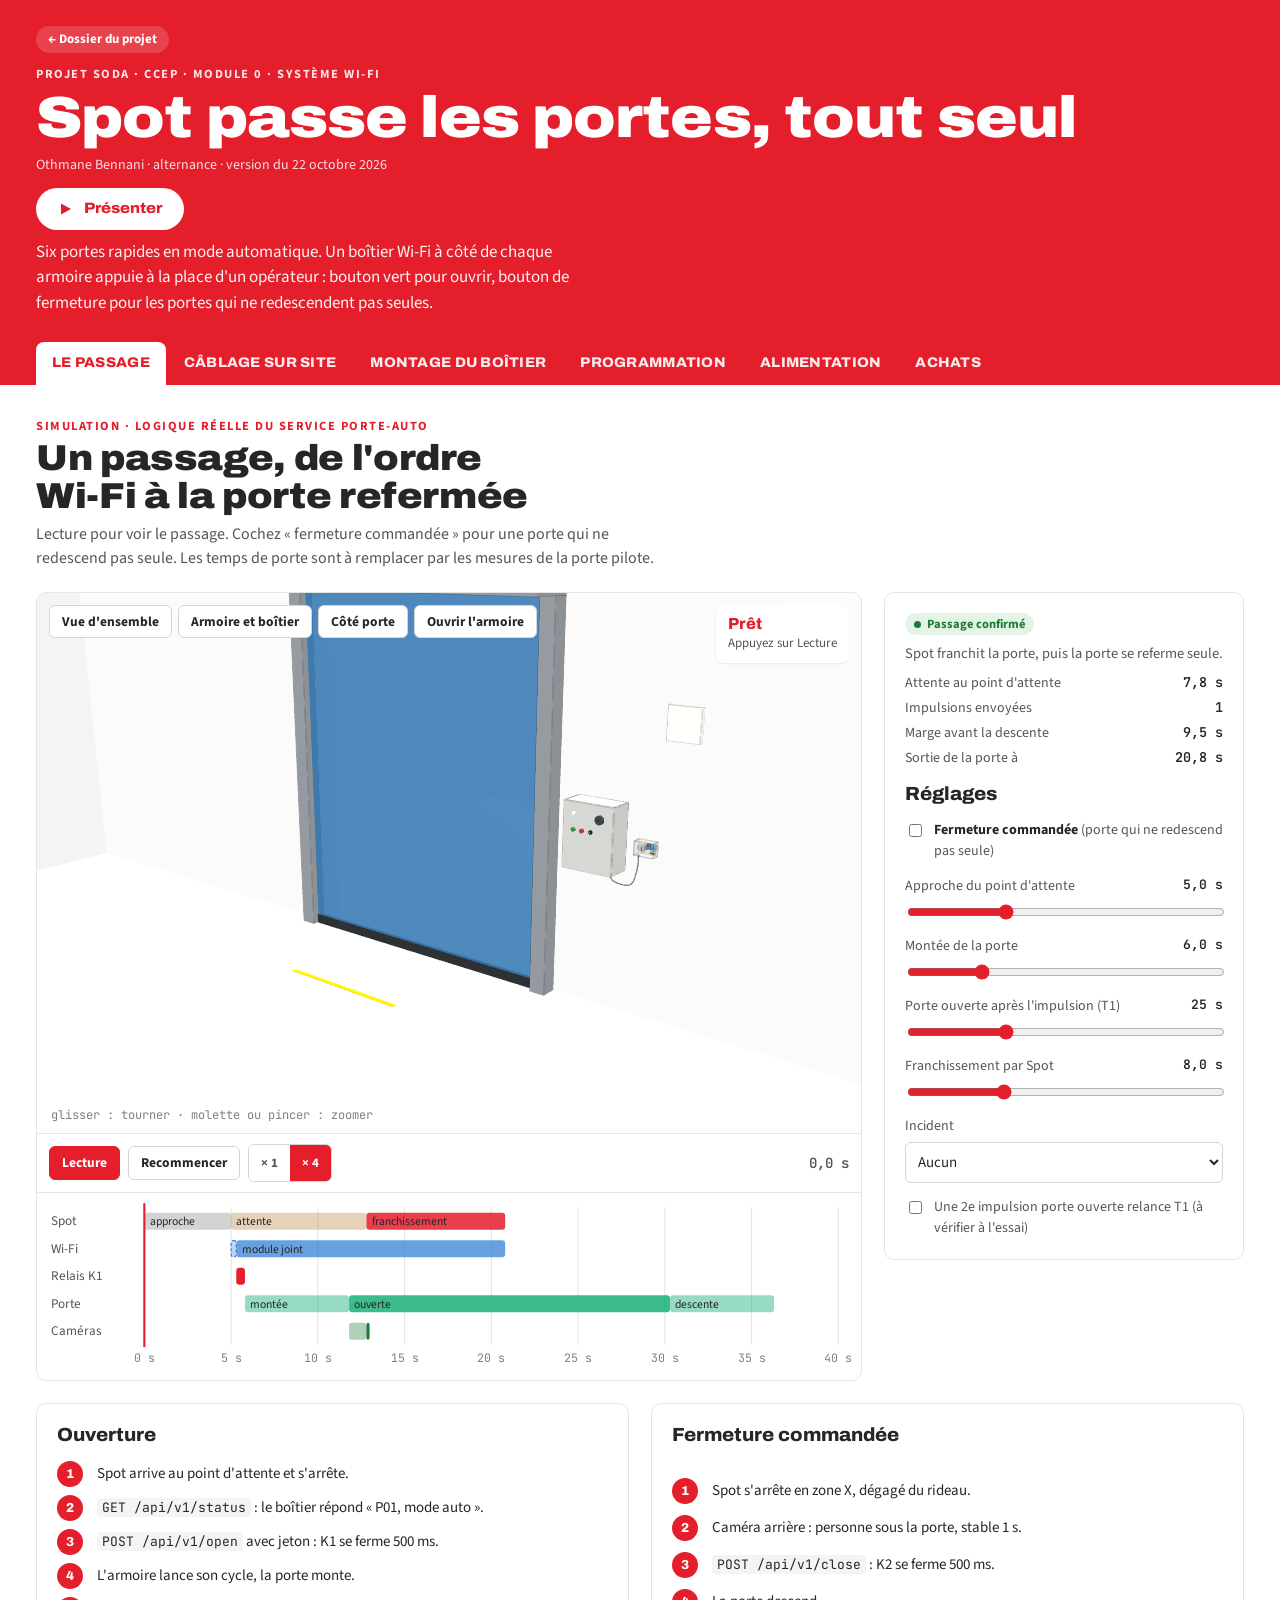
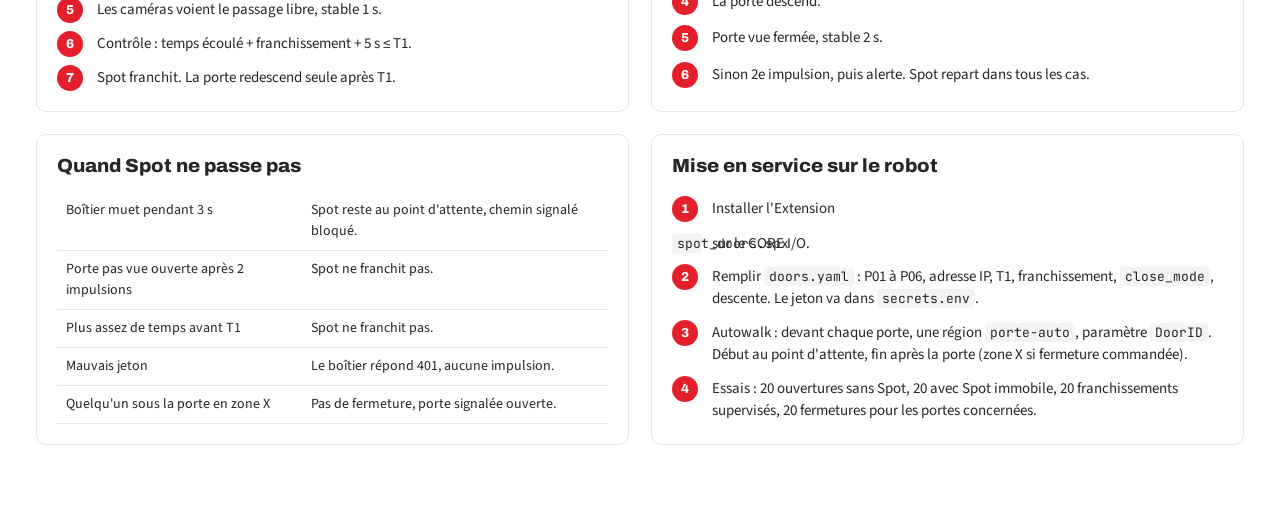
==== demo/index.html @ 5208b4ea "Publish project website" ====
<!doctype html>
<html lang="fr">
<head>
<meta name="robots" content="noindex, nofollow">
<meta charset="utf-8">
<meta name="viewport" content="width=device-width, initial-scale=1, viewport-fit=cover">
<style>:root{color-scheme:light;padding-top:env(safe-area-inset-top);padding-bottom:env(safe-area-inset-bottom)}body{margin:0;font:14px system-ui,sans-serif}img{max-width:100%}[hidden]{display:none!important}</style>
<title>Maquettes portes Spot</title>
<meta name="claude:viewport-fit-sides" content="cover">
<link rel="preconnect" href="https://fonts.googleapis.com">
<link rel="preconnect" href="https://fonts.gstatic.com" crossorigin>
<link rel="stylesheet" href="https://fonts.googleapis.com/css2?family=Archivo:wdth,wght@100..125,500..900&family=Source+Sans+3:wght@400;600;700&family=JetBrains+Mono:wght@400;600&display=swap">
<style>
/* Direction : rouge et blanc. Bandeau rouge plein, pages blanches, numéros d'étape rouges, données en chasse fixe. Un seul thème, clair. */
:root {
  --red: #e41e2b;
  --red-deep: #b5121b;
  --red-soft: #fde6e7;
  --red-tint: #fff5f5;
  --bg: #ffffff;
  --panel: #ffffff;
  --stage: #f4f4f4;
  --line: #e5e5e5;
  --ink: #262626;
  --ink-2: #555555;
  --ink-3: #808080;
  --accent: #e41e2b;
  --accent-ink: #b5121b;
  --accent-soft: #fde6e7;
  --rule: #e5e5e5;
  --ok: #1e7b34; --ok-soft: #e3f3e6;
  --warn: #a35f00; --warn-soft: #fbeed7;
  --crit: #8e1b14; --crit-soft: #f6dedc;
  --s1: #2a78d6; --s2: #eb6834; --s3: #1baf7a;
  --f-display: "Archivo", "Arial Black", Arial, sans-serif;
  --f-body: "Source Sans 3", "Helvetica Neue", Arial, sans-serif;
  --f-mono: "JetBrains Mono", ui-monospace, Consolas, monospace;
  color-scheme: light;
}
* { box-sizing: border-box; }
[hidden] { display: none !important; }
body { background: var(--bg); color: var(--ink); font-family: var(--f-body); font-size: 16px; line-height: 1.5; }
body::before { content: ""; position: fixed; inset: 0 0 auto; height: env(safe-area-inset-top, 0px); z-index: 10; background: var(--red); }
a { color: var(--red-deep); text-underline-offset: 2px; }
.wrap { max-width: 1240px; margin: 0 auto; padding-left: max(16px, env(safe-area-inset-left, 0px)); padding-right: max(16px, env(safe-area-inset-right, 0px)); }

/* bandeau */
header.top { background: var(--red); color: #fff; }
header.top .wrap { padding-block: 26px 0; display: grid; gap: 8px; }
.kick { font: 700 12.5px/1.2 var(--f-body); letter-spacing: .12em; text-transform: uppercase; }
header.top .kick { color: rgba(255,255,255,.88); }
h1 { font: 900 clamp(34px, 5vw, 58px)/.98 var(--f-display); font-stretch: 112%; letter-spacing: -.015em; margin: 0; text-wrap: balance; }
.byline { font-size: 14px; color: rgba(255,255,255,.85); }
.headrow { display: flex; flex-wrap: wrap; align-items: flex-end; justify-content: space-between; gap: 12px 24px; }
.lede { margin: 2px 0 0; max-width: 68ch; color: rgba(255,255,255,.94); font-size: 17px; }
.present { font: 800 15px/1 var(--f-display); font-stretch: 108%; color: var(--red); background: #fff; border: 0; border-radius: 999px; padding: 13px 22px; cursor: pointer; display: inline-flex; align-items: center; gap: 10px; }
.present svg { width: 16px; height: 16px; }
.present:hover { background: var(--red-tint); }
nav.tabs { display: flex; gap: 2px; overflow-x: auto; scrollbar-width: none; margin-top: 18px; }
nav.tabs button { font: 800 14px/1 var(--f-display); font-stretch: 105%; letter-spacing: .02em; text-transform: uppercase; color: rgba(255,255,255,.9); background: transparent; border: 0; padding: 14px 16px 15px; border-radius: 8px 8px 0 0; cursor: pointer; white-space: nowrap; }
nav.tabs button:hover { background: rgba(255,255,255,.14); }
nav.tabs button[aria-selected="true"] { color: var(--red); background: var(--bg); }
button:focus-visible, select:focus-visible, input:focus-visible, a:focus-visible, summary:focus-visible { outline: 3px solid var(--red); outline-offset: 2px; }
nav.tabs button:focus-visible, .present:focus-visible { outline: 3px solid #fff; outline-offset: -3px; }

/* vues */
main .wrap { padding-block: 34px 64px; }
section.view { display: grid; gap: 22px; }
.view-head { display: grid; gap: 6px; max-width: 80ch; }
.view-head .kick { color: var(--red); }
.view-head h2 { font: 900 clamp(26px, 3vw, 36px)/1.05 var(--f-display); font-stretch: 108%; letter-spacing: -.01em; margin: 0; text-wrap: balance; }
.view-head p { margin: 0; color: var(--ink-2); }
h3 { font: 800 19px/1.2 var(--f-display); font-stretch: 104%; margin: 0; }
.split { display: grid; grid-template-columns: minmax(0, 1fr) 360px; gap: 22px; align-items: start; }
.split.wide { grid-template-columns: minmax(0, 1.15fr) minmax(0, 1fr); }
@media (max-width: 960px) { .split, .split.wide { grid-template-columns: minmax(0, 1fr); } }
.sticky { position: sticky; top: calc(env(safe-area-inset-top, 0px) + 12px); }
@media (max-width: 960px) { .sticky { position: static; } }
.card { background: var(--panel); border: 1px solid var(--line); border-radius: 10px; padding: 20px; display: grid; grid-template-columns: minmax(0, 1fr); gap: 14px; min-width: 0; }
.card p { margin: 0; color: var(--ink-2); }
.note { font-size: 13.5px; color: var(--ink-3); }
.grid2 { display: grid; grid-template-columns: repeat(2, minmax(0, 1fr)); gap: 22px; }
@media (max-width: 860px) { .grid2 { grid-template-columns: minmax(0, 1fr); } }

/* scène 3D et outils */
.stage { position: relative; background: var(--stage); border: 1px solid var(--line); border-radius: 10px; overflow: hidden; min-width: 0; }
.stage canvas { display: block; width: 100%; height: 100%; touch-action: none; }
.stage.three { height: clamp(340px, 58vh, 560px); }
.stage.three.tall { height: clamp(380px, 60vh, 620px); border: 0; border-radius: 0; }
#stage-wrap { background: #fff; }
.toolbar { position: absolute; top: 12px; left: 12px; display: flex; flex-wrap: wrap; gap: 6px; z-index: 2; }
.hint { position: absolute; left: 14px; bottom: 10px; font: 12px var(--f-mono); color: var(--ink-3); pointer-events: none; }
.phase { position: absolute; right: 12px; top: 12px; max-width: min(46%, 360px); background: #fff; border-radius: 8px; padding: 10px 12px; display: grid; gap: 2px; pointer-events: none; box-shadow: 0 1px 2px rgba(0,0,0,.08); z-index: 2; }
.phase strong { font: 800 16px/1.15 var(--f-display); color: var(--red); }
.phase span { font-size: 13px; color: var(--ink-2); line-height: 1.35; }
@media (max-width: 640px) { .phase { left: 10px; right: 10px; top: auto; bottom: 34px; max-width: none; } }
.btn { font: 700 13.5px/1 var(--f-body); color: var(--ink); background: #fff; border: 1px solid #d6d6d6; border-radius: 6px; padding: 9px 12px; cursor: pointer; }
.btn:hover { border-color: var(--red); color: var(--red-deep); }
.btn[aria-pressed="true"] { background: var(--red-soft); border-color: var(--red); color: var(--red-deep); }
.btn.primary { background: var(--red); border-color: var(--red); color: #fff; }
.btn.primary:hover { background: var(--red-deep); color: #fff; }
.playbar { display: flex; flex-wrap: wrap; align-items: center; gap: 8px; padding: 10px 12px; border-top: 1px solid var(--line); background: #fff; }
.playbar .time { font: 600 14px var(--f-mono); margin-left: auto; font-variant-numeric: tabular-nums; color: var(--ink-2); }
.seg { display: inline-flex; justify-self: start; border: 1px solid #d6d6d6; border-radius: 6px; overflow: hidden; }
.seg button { font: 700 13px var(--f-body); background: #fff; color: var(--ink-2); border: 0; padding: 9px 12px; cursor: pointer; }
.seg button[aria-pressed="true"] { background: var(--red); color: #fff; }
.timeline { padding: 6px 10px 10px; background: #fff; border-top: 1px solid var(--line); cursor: pointer; overflow-x: auto; }
.timeline svg { display: block; width: 100%; min-width: 620px; height: auto; }
.fallback { position: absolute; inset: 0; display: grid; place-items: center; padding: 24px; text-align: center; color: var(--ink-2); font-size: 14px; }

/* réglages */
.controls { display: grid; gap: 14px; }
.ctl { display: grid; gap: 5px; }
.ctl label { display: flex; justify-content: space-between; gap: 8px; font-size: 14px; color: var(--ink-2); }
.ctl label output { font: 600 13px var(--f-mono); color: var(--ink); white-space: nowrap; }
.ctl input[type=range] { width: 100%; accent-color: var(--red); }
.ctl select { width: 100%; min-width: 0; font: 15px var(--f-body); padding: 8px; border-radius: 6px; border: 1px solid #d6d6d6; background: #fff; color: var(--ink); }
.check { display: flex; gap: 9px; align-items: flex-start; font-size: 14px; color: var(--ink-2); }
.check input { accent-color: var(--red); margin-top: 4px; }
.check b { color: var(--ink); }
.verdict { display: grid; gap: 8px; }
.verdict p { margin: 0; color: var(--ink-2); font-size: 14.5px; }
.kv { display: grid; grid-template-columns: 1fr auto; gap: 4px 12px; font-size: 14px; margin: 0; }
.kv dt { color: var(--ink-2); }
.kv dd { margin: 0; font: 600 13.5px var(--f-mono); text-align: right; font-variant-numeric: tabular-nums; }
.chip { display: inline-flex; align-items: center; gap: 6px; font: 700 12.5px/1 var(--f-body); padding: 5px 9px; border-radius: 999px; white-space: nowrap; justify-self: start; }
.chip::before { content: ""; width: 7px; height: 7px; border-radius: 50%; background: currentColor; }
.chip.ok { color: var(--ok); background: var(--ok-soft); }
.chip.warn { color: var(--warn); background: var(--warn-soft); }
.chip.crit { color: var(--crit); background: var(--crit-soft); }

/* étapes */
ol.flow-steps { list-style: none; margin: 0; padding: 0; display: grid; gap: 8px; counter-reset: s; }
ol.flow-steps li { display: grid; grid-template-columns: 30px minmax(0, 1fr); gap: 10px; align-items: baseline; counter-increment: s; font-size: 15px; }
ol.flow-steps li::before { content: counter(s); font: 800 13px/26px var(--f-display); text-align: center; width: 26px; height: 26px; border-radius: 50%; background: var(--red); color: #fff; }
ol.flow-steps code, .steplist code, .card code, td code { font: 13px var(--f-mono); background: var(--stage); padding: 1px 5px; border-radius: 4px; color: var(--ink); }
.steplist { list-style: none; margin: 0; padding: 0; display: grid; gap: 10px; }
.steplist > li { background: #fff; border: 1px solid var(--line); border-radius: 10px; padding: 14px 16px; display: grid; grid-template-columns: 38px minmax(0, 1fr); gap: 6px 12px; cursor: pointer; transition: border-color .15s, background .15s; }
.steplist > li:hover { border-color: #f2a3a8; }
.steplist > li[aria-current="step"] { border-color: var(--red); background: var(--red-tint); box-shadow: inset 4px 0 0 var(--red); }
.steplist .n { grid-row: span 2; width: 34px; height: 34px; border-radius: 50%; border: 2px solid var(--red); color: var(--red); font: 900 15px/30px var(--f-display); text-align: center; }
.steplist [aria-current="step"] .n { background: var(--red); color: #fff; }
.steplist .t { font: 800 16.5px/1.25 var(--f-display); font-stretch: 103%; color: var(--ink); background: none; border: 0; padding: 0; text-align: left; cursor: pointer; justify-self: start; }
.steplist .b { font-size: 15px; color: var(--ink-2); display: grid; gap: 8px; min-width: 0; }
.steplist .b > code { justify-self: start; max-width: 100%; white-space: pre-wrap; overflow-wrap: anywhere; }
.steplist .b table.data { font-size: 14px; }
.steplist .b table.data td, .steplist .b table.data th { padding: 5px 8px; }
.btn:disabled { opacity: .45; cursor: default; border-color: #d6d6d6; color: var(--ink-3); }
.btn.primary:disabled { background: #f0a1a6; border-color: #f0a1a6; color: #fff; }
.steplist .b ul { margin: 0; padding-left: 18px; display: grid; gap: 4px; }
.steplist .b li::marker { color: var(--red); }
.expect { display: grid; grid-template-columns: auto minmax(0, 1fr); gap: 2px 10px; background: var(--stage); border-radius: 6px; padding: 8px 10px; font-size: 14px; }
.expect b { font: 700 11px/1.6 var(--f-body); letter-spacing: .1em; text-transform: uppercase; color: var(--red); }
.expect span { font-family: var(--f-mono); font-size: 13px; color: var(--ink); }
.safety { display: grid; grid-template-columns: 22px minmax(0, 1fr); gap: 8px; background: var(--red-tint); border-radius: 6px; padding: 8px 10px; font-size: 14px; color: var(--ink); }
.safety svg { width: 20px; height: 20px; color: var(--red); margin-top: 1px; }
.stepnav { display: flex; gap: 8px; align-items: center; }
.stepnav .note { margin-left: auto; }
pre.cmd { margin: 0; background: var(--stage); color: var(--ink); font: 13.5px/1.6 var(--f-mono); padding: 12px 14px; border-left: 4px solid var(--red); border-radius: 0 8px 8px 0; overflow-x: auto; }
pre.cmd .c { color: var(--red-deep); }

/* tableaux */
table.data { width: 100%; border-collapse: collapse; font-size: 14px; }
table.data th, table.data td { text-align: left; padding: 8px 9px; border-bottom: 1px solid var(--line); vertical-align: top; }
table.data th { font: 700 11.5px/1.3 var(--f-body); text-transform: uppercase; letter-spacing: .08em; color: var(--ink-3); }
table.data td.num { font-family: var(--f-mono); font-size: 13px; font-variant-numeric: tabular-nums; white-space: nowrap; }
.tablewrap { overflow-x: auto; }
details { border-top: 1px solid var(--line); padding-top: 12px; }
details summary { cursor: pointer; font: 800 15px var(--f-display); color: var(--ink); }
details[open] summary { margin-bottom: 10px; }

/* pièces 3D */
.parts { list-style: none; margin: 0; padding: 0; display: grid; gap: 2px; }
.parts button { width: 100%; text-align: left; display: grid; grid-template-columns: 14px 1fr auto; gap: 10px; align-items: center; font: 14px/1.3 var(--f-body); color: var(--ink); background: none; border: 1px solid transparent; border-radius: 6px; padding: 7px 8px; cursor: pointer; }
.parts button:hover { background: var(--stage); }
.parts button[aria-pressed="true"] { border-color: var(--red); background: var(--red-tint); }
.parts .sw { width: 12px; height: 12px; border-radius: 3px; border: 1px solid rgba(0,0,0,.25); }
.parts .dim { font: 12px var(--f-mono); color: var(--ink-3); }
.info { background: var(--stage); border-radius: 8px; padding: 10px 12px; font-size: 14px; color: var(--ink-2); min-height: 64px; }
.info strong { color: var(--ink); display: block; }

/* chiffres et graphiques */
.tiles { display: grid; grid-template-columns: repeat(auto-fit, minmax(210px, 1fr)); gap: 14px; }
.tile { background: #fff; border: 1px solid var(--line); border-radius: 10px; padding: 16px; display: grid; gap: 6px; align-content: start; }
.tile .k { font: 700 11.5px/1.3 var(--f-body); text-transform: uppercase; letter-spacing: .1em; color: var(--red); }
.tile .v { font: 900 28px/1 var(--f-display); font-variant-numeric: tabular-nums; }
.tile .s { font-size: 13.5px; color: var(--ink-2); }
.chart { background: #fff; border: 1px solid var(--line); border-radius: 10px; padding: 16px 16px 10px; position: relative; min-width: 0; }
.chart .sub { font-size: 13.5px; color: var(--ink-3); margin: 2px 0 8px; }
.chart svg { display: block; width: 100%; height: auto; overflow: visible; }
.legend { display: flex; flex-wrap: wrap; gap: 6px 16px; font-size: 13.5px; color: var(--ink-2); margin: 4px 0 6px; }
.legend span { display: inline-flex; align-items: center; gap: 6px; }
.legend i { width: 16px; height: 3px; border-radius: 2px; display: inline-block; }
.tip { position: absolute; pointer-events: none; background: #fff; color: var(--ink); border: 1px solid var(--line); box-shadow: 0 2px 6px rgba(0,0,0,.1); font: 12px/1.45 var(--f-mono); padding: 7px 9px; border-radius: 6px; white-space: nowrap; transform: translate(-50%, -110%); opacity: 0; transition: opacity .12s; z-index: 5; }
.chain { display: flex; flex-wrap: wrap; align-items: stretch; gap: 8px; }
.chain .lnk { flex: 1 1 140px; border: 1px solid var(--line); border-radius: 10px; padding: 12px; display: grid; gap: 4px; background: #fff; }
.chain .lnk b { font: 800 15px var(--f-display); }
.chain .lnk .v { font: 600 14px var(--f-mono); color: var(--red-deep); }
.chain .lnk span { font-size: 13.5px; color: var(--ink-2); }
.chain .arr { align-self: center; color: var(--red); font: 900 20px var(--f-display); }
@media (max-width: 760px) { .chain .arr { display: none; } }

/* câblage */
.stage.wiring { background: #fff; }
#wiring { overflow-x: auto; padding: 8px 8px 0; }
#wiring svg { display: block; width: 100%; height: auto; }
@media (max-width: 640px) { #wiring svg { min-width: 600px; } }
.flow { fill: none; stroke-linecap: round; }
.flow.on { stroke-dasharray: 7 9; animation: flow .9s linear infinite; }
@keyframes flow { to { stroke-dashoffset: -16; } }
.wire-hit { stroke: transparent; stroke-width: 14; fill: none; cursor: pointer; }
.hl-line { stroke: var(--red) !important; stroke-width: 3.4 !important; }
.hl-term { stroke: var(--red) !important; stroke-width: 2.2 !important; fill: var(--red-soft) !important; }
.hl-box { stroke: var(--red) !important; stroke-width: 2.4 !important; }

/* achats */
.buy { background: #fff; border: 1px solid var(--line); border-radius: 10px; padding: 16px 18px; display: grid; gap: 8px; min-width: 0; }
.buy h3 { display: flex; justify-content: space-between; gap: 12px; flex-wrap: wrap; }
.buy h3 span { font: 600 14px var(--f-mono); color: var(--ink-2); }
.buy td .role { display: block; font-size: 13px; color: var(--ink-3); }
.buy td.ref { font: 13px var(--f-mono); white-space: nowrap; }
.buy tr.sub td { font-weight: 700; border-bottom: 0; }
#buy-tables { display: grid; gap: 16px; }
.pend { color: var(--warn); font-weight: 700; }

/* fichiers */
.files { display: grid; gap: 8px; }
.file { display: grid; gap: 2px; padding: 10px 12px; border: 1px solid var(--line); border-radius: 8px; }
.file code { font: 600 13.5px var(--f-mono); color: var(--red-deep); background: none; padding: 0; }
.file span { font-size: 14px; color: var(--ink-2); }
figure.schem { margin: 0; border: 1px solid var(--line); border-radius: 10px; overflow: hidden; background: #f5f4ef; }
figure.schem img { display: block; width: 100%; height: auto; }
figure.schem.plan { background: #fff; }
figure.schem figcaption { padding: 8px 12px; font-size: 13.5px; color: #555; background: #fff; border-top: 1px solid var(--line); }

/* explications, appel vers les étapes, pages d'étapes */
.explain { margin: 0; display: grid; gap: 12px; }
.explain dt { font: 800 15.5px/1.25 var(--f-display); color: var(--ink); }
.explain dd { margin: 3px 0 0; font-size: 15px; color: var(--ink-2); }
.keys { display: flex; flex-wrap: wrap; gap: 6px 16px; font-size: 13.5px; color: var(--ink-2); border-top: 1px solid var(--line); padding-top: 12px; }
.keys span { display: inline-flex; align-items: center; gap: 7px; }
.keys .sw { width: 18px; height: 4px; border-radius: 2px; }
.cta { display: flex; flex-wrap: wrap; align-items: center; justify-content: space-between; gap: 14px 24px; background: var(--red-tint); border: 1px solid #f6c9cc; border-radius: 12px; padding: 20px 22px; }
.cta > div { display: grid; gap: 3px; max-width: 62ch; }
.cta b { font: 800 19px/1.2 var(--f-display); font-stretch: 104%; }
.cta span { font-size: 15px; color: var(--ink-2); }
.btn.big { font-size: 15px; padding: 13px 22px; border-radius: 999px; }
.guide { position: fixed; inset: 0; z-index: 40; background: var(--bg); overflow-y: auto; overscroll-behavior: contain; }
.guide-top { position: sticky; top: 0; z-index: 3; background: var(--red); color: #fff; padding-top: env(safe-area-inset-top, 0px); }
.guide-top .wrap { display: flex; align-items: center; justify-content: space-between; gap: 16px; padding-block: 16px; }
.guide-top .kick { color: rgba(255,255,255,.88); }
.guide-top h2 { font: 900 clamp(22px, 2.6vw, 30px)/1.05 var(--f-display); font-stretch: 108%; margin: 4px 0 0; }
.guide-close { font: 800 15px/1 var(--f-display); color: var(--red); background: #fff; border: 0; border-radius: 999px; padding: 12px 20px; cursor: pointer; flex: none; }
.guide-close:focus-visible { outline: 3px solid #fff; outline-offset: 2px; }
.guide-body { padding-block: 18px 64px; display: grid; gap: 14px; }
.guide .sticky { top: 104px; }
.guide .slot { display: grid; gap: 12px; align-content: start; min-width: 0; }
.guide .steplist > li { scroll-margin-top: 110px; }

/* diaporama */
#deck { position: fixed; inset: 0; z-index: 50; background: #ededed; overflow: hidden; }
#deck[hidden] { display: none !important; }
.deck-frame { width: 1280px; height: 720px; position: absolute; left: 50%; top: 50%; transform-origin: center center; transform: translate(-50%, -50%); background: #fff; overflow: hidden; border-radius: 6px; box-shadow: 0 12px 40px rgba(0,0,0,.14); }
.slide { position: absolute; inset: 0; padding: 56px 64px; display: grid; gap: 22px; align-content: start; }
.slide[hidden] { display: none !important; }
.slide .sk { font: 700 14px/1 var(--f-body); letter-spacing: .14em; text-transform: uppercase; color: var(--red); }
.slide h2 { font: 900 48px/1.02 var(--f-display); font-stretch: 110%; letter-spacing: -.015em; margin: 0; text-wrap: balance; }
.slide .two { display: grid; grid-template-columns: 380px minmax(0, 1fr); gap: 36px; align-items: start; }
.slide:not(.media):not(.red) { padding: 64px 80px; align-content: center; gap: 30px; }
.slide:not(.media) h2 { font-size: 58px; }
.slide:not(.media) ol.flow-steps { gap: 14px; }
.slide:not(.media) ol.flow-steps li { font-size: 25px; grid-template-columns: 44px minmax(0, 1fr); }
.slide:not(.media) ol.flow-steps li::before { width: 36px; height: 36px; line-height: 36px; font-size: 17px; }
.slide .slot #stage-scene .toolbar { display: none; }
.slide ol.flow-steps li { font-size: 19px; }
.slide ol.flow-steps li::before { width: 30px; height: 30px; line-height: 30px; font-size: 15px; }
.slide .big { font: 900 120px/.9 var(--f-display); font-stretch: 115%; color: var(--red); letter-spacing: -.03em; }
.slide .lead { font-size: 24px; color: var(--ink-2); max-width: 46ch; margin: 0; }
.slide.red { background: var(--red); color: #fff; align-content: center; }
.slide.red .sk { color: rgba(255,255,255,.85); }
.slide.red h2 { font-size: 76px; color: #fff; }
.slide.red .lead { color: rgba(255,255,255,.92); }
.slide.media { padding: 40px 48px; gap: 16px; }
.slide.media h2 { font-size: 38px; font-stretch: 104%; }
.slide.media .two { grid-template-columns: 320px minmax(0, 1fr); gap: 28px; }
.slide.media ol.flow-steps li { font-size: 18px; }
.slide .slot { min-width: 0; border: 1px solid var(--line); border-radius: 10px; overflow: hidden; background: #fff; }
.slide .slot .stage { border: 0; border-radius: 0; }
.slide .slot .stage.three, .slide .slot .stage.three.tall { height: 470px; }
.slide .slot [data-widget-only="page"], .slide .slot .timeline, .slide .slot .hint { display: none !important; }
.slide .slot #stage-boitier { height: 540px; }
.slide .slot #wiring { overflow: hidden; padding: 6px; }
.slide .slot #wiring svg { min-width: 0; height: 478px; width: auto; max-width: 100%; margin: 0 auto; }
.slide .slot .chart { border: 0; }
.slide .slot .chart svg { max-height: 400px; }
.slide .note-s { font-size: 15px; color: var(--ink-3); }
@keyframes draw { to { stroke-dashoffset: 0; } }
.chart.draw path.series { stroke-dasharray: 1; stroke-dashoffset: 1; animation: draw 2.4s ease-out forwards; }
.slide:not([hidden]) .ani { animation: flow .9s linear infinite; }
.slide .grow { opacity: 0; transform: translateY(8px); }
.slide:not([hidden]) .grow { animation: rise .5s ease-out forwards; }
.slide:not([hidden]) .grow:nth-child(2) { animation-delay: .15s; } .slide:not([hidden]) .grow:nth-child(3) { animation-delay: .3s; }
.slide:not([hidden]) .grow:nth-child(4) { animation-delay: .45s; } .slide:not([hidden]) .grow:nth-child(5) { animation-delay: .6s; } .slide:not([hidden]) .grow:nth-child(6) { animation-delay: .75s; }
@keyframes rise { to { opacity: 1; transform: none; } }
.slide .facts { display: grid; grid-template-columns: repeat(3, 1fr); gap: 34px 30px; }
.slide .fact { border-top: 4px solid var(--red); padding-top: 12px; display: grid; gap: 6px; }
.slide .fact b { font: 900 54px/1 var(--f-display); font-stretch: 108%; }
.slide .fact span { font-size: 22px; line-height: 1.35; color: var(--ink-2); }
.slide .sec { display: grid; grid-template-columns: repeat(2, 1fr); gap: 30px 48px; }
.slide .sec div { border-left: 4px solid var(--red); padding-left: 16px; }
.slide .sec div { display: grid; gap: 4px; }
.slide .sec b { font: 800 27px/1.15 var(--f-display); }
.slide .sec span { font-size: 21px; color: var(--ink-2); }
.deck-bar { position: fixed; left: 0; right: 0; bottom: calc(env(safe-area-inset-bottom, 0px) + 14px); display: flex; justify-content: center; gap: 10px; align-items: center; z-index: 51; pointer-events: none; }
.deck-bar > * { pointer-events: auto; }
.deck-bar button { font: 800 15px/1 var(--f-display); background: #fff; color: var(--ink); border: 1px solid #d6d6d6; border-radius: 999px; padding: 11px 16px; cursor: pointer; }
.deck-bar button.go { background: var(--red); color: #fff; }
.deck-bar .count { font: 600 14px var(--f-mono); color: var(--red-deep); background: #fff; border: 1px solid #d6d6d6; padding: 9px 12px; border-radius: 999px; }
.deck-close { position: fixed; top: calc(env(safe-area-inset-top, 0px) + 12px); right: calc(env(safe-area-inset-right, 0px) + 12px); z-index: 51; font: 800 14px/1 var(--f-display); background: #fff; color: var(--ink); border: 1px solid #d6d6d6; border-radius: 999px; padding: 10px 16px; cursor: pointer; }
.deck-bar button:focus-visible, .deck-close:focus-visible { outline: 3px solid var(--red); outline-offset: 2px; }
@media (prefers-reduced-motion: reduce) { * { transition: none !important; } .flow.on { animation: none; stroke-dasharray: none; } }
</style>

</head>
<body>
<header class="top">
  <div class="wrap">
    <a href="../index.html" style="display:inline-flex;align-items:center;gap:6px;width:max-content;color:#fff;font:700 13px/1 'Source Sans 3',Arial,sans-serif;text-decoration:none;background:rgba(255,255,255,.16);padding:7px 12px;border-radius:999px;margin-bottom:6px">← Dossier du projet</a>
    <div class="kick">Projet Soda · CCEP · Module 0 · système Wi-Fi</div>
    <div class="headrow">
      <div style="display:grid;gap:8px;min-width:0">
        <h1>Spot passe les portes, tout seul</h1>
        <div class="byline">Othmane Bennani · alternance · version du 22 octobre 2026</div>
      </div>
      <button class="present" id="open-deck" type="button"><svg viewBox="0 0 16 16" aria-hidden="true"><path d="M3 2.5v11l10-5.5z" fill="currentColor"/></svg>Présenter</button>
    </div>
    <p class="lede">Six portes rapides en mode automatique. Un boîtier Wi-Fi à côté de chaque armoire appuie à la place d'un opérateur : bouton vert pour ouvrir, bouton de fermeture pour les portes qui ne redescendent pas seules.</p>
    <nav class="tabs" role="tablist" aria-label="Vues">
      <button role="tab" id="t-passage" aria-controls="passage" aria-selected="true">Le passage</button>
      <button role="tab" id="t-cablage" aria-controls="cablage" aria-selected="false">Câblage sur site</button>
      <button role="tab" id="t-boitier" aria-controls="boitier" aria-selected="false">Montage du boîtier</button>
      <button role="tab" id="t-prog" aria-controls="prog" aria-selected="false">Programmation</button>
      <button role="tab" id="t-redresseur" aria-controls="redresseur" aria-selected="false">Alimentation</button>
      <button role="tab" id="t-achats" aria-controls="achats" aria-selected="false">Achats</button>
    </nav>
  </div>
</header>

<main>
<div class="wrap">

<!-- ===================== PASSAGE ===================== -->
<section class="view" id="passage" role="tabpanel" aria-labelledby="t-passage">
  <div class="view-head">
    <div class="kick">Simulation · logique réelle du service porte-auto</div>
    <h2>Un passage, de l'ordre Wi-Fi à la porte refermée</h2>
    <p>Lecture pour voir le passage. Cochez « fermeture commandée » pour une porte qui ne redescend pas seule. Les temps de porte sont à remplacer par les mesures de la porte pilote.</p>
  </div>
  <div class="split">
    <div class="stage" id="stage-wrap">
      <div class="stage three tall" id="stage-scene">
        <div class="toolbar">
          <button class="btn" data-view="ensemble">Vue d'ensemble</button>
          <button class="btn" data-view="armoire">Armoire et boîtier</button>
          <button class="btn" data-view="porte">Côté porte</button>
          <button class="btn" id="b-armoire" aria-pressed="false">Ouvrir l'armoire</button>
        </div>
        <div class="phase" id="phase"><strong id="ph1">Prêt</strong><span id="ph2">Appuyez sur Lecture</span></div>
        <div class="hint">glisser : tourner · molette ou pincer : zoomer</div>
      </div>
      <div class="playbar">
        <button class="btn primary" id="play">Lecture</button>
        <button class="btn" id="restart">Recommencer</button>
        <div class="seg" role="group" aria-label="Vitesse">
          <button id="sp1" aria-pressed="false">× 1</button>
          <button id="sp4" aria-pressed="true">× 4</button>
        </div>
        <span class="time" id="clock">0,0 s</span>
      </div>
      <div class="timeline" id="timeline" title="Cliquer pour se placer dans le temps"></div>
    </div>
    <div class="card">
      <div class="verdict" id="verdict"></div>
      <h3>Réglages</h3>
      <div class="controls">
        <div class="check"><input type="checkbox" id="c-close"><label for="c-close"><b>Fermeture commandée</b> (porte qui ne redescend pas seule)</label></div>
        <div class="ctl"><label for="r-appr">Approche du point d'attente <output id="o-appr"></output></label><input type="range" id="r-appr" min="2" max="12" step="0.5" value="5"></div>
        <div class="ctl"><label for="r-rise">Montée de la porte <output id="o-rise"></output></label><input type="range" id="r-rise" min="2" max="20" step="0.5" value="6"></div>
        <div class="ctl"><label for="r-hold">Porte ouverte après l'impulsion (T1) <output id="o-hold"></output></label><input type="range" id="r-hold" min="10" max="60" step="1" value="25"></div>
        <div class="ctl"><label for="r-cross">Franchissement par Spot <output id="o-cross"></output></label><input type="range" id="r-cross" min="3" max="20" step="0.5" value="8"></div>
        <div class="ctl">
          <label for="f-fail">Incident</label>
          <select id="f-fail">
            <option value="none">Aucun</option>
            <option value="muet">Boîtier hors tension ou hors réseau</option>
            <option value="bloquee">La porte ne monte pas</option>
            <option value="obstacle">Un transpalette reste sous la porte 12 s</option>
            <option value="nofermeture">La porte ne descend pas après la demande de fermeture</option>
          </select>
        </div>
        <div class="check"><input type="checkbox" id="c-repulse"><label for="c-repulse">Une 2e impulsion porte ouverte relance T1 (à vérifier à l'essai)</label></div>
      </div>
    </div>
  </div>
  <div class="grid2">
    <div class="card">
      <h3>Ouverture</h3>
      <ol class="flow-steps">
        <li>Spot arrive au point d'attente et s'arrête.</li>
        <li><span><code>GET /api/v1/status</code> : le boîtier répond « P01, mode auto ».</span></li>
        <li><span><code>POST /api/v1/open</code> avec jeton : K1 se ferme 500 ms.</span></li>
        <li>L'armoire lance son cycle, la porte monte.</li>
        <li>Les caméras voient le passage libre, stable 1 s.</li>
        <li>Contrôle : temps écoulé + franchissement + 5 s ≤ T1.</li>
        <li>Spot franchit. La porte redescend seule après T1.</li>
      </ol>
    </div>
    <div class="card">
      <h3>Fermeture commandée</h3>
      <ol class="flow-steps">
        <li>Spot s'arrête en zone X, dégagé du rideau.</li>
        <li>Caméra arrière : personne sous la porte, stable 1 s.</li>
        <li><span><code>POST /api/v1/close</code> : K2 se ferme 500 ms.</span></li>
        <li>La porte descend.</li>
        <li>Porte vue fermée, stable 2 s.</li>
        <li>Sinon 2e impulsion, puis alerte. Spot repart dans tous les cas.</li>
      </ol>
    </div>
  </div>
  <div class="grid2">
    <div class="card">
      <h3>Quand Spot ne passe pas</h3>
      <table class="data">
        <tbody>
          <tr><td>Boîtier muet pendant 3 s</td><td>Spot reste au point d'attente, chemin signalé bloqué.</td></tr>
          <tr><td>Porte pas vue ouverte après 2 impulsions</td><td>Spot ne franchit pas.</td></tr>
          <tr><td>Plus assez de temps avant T1</td><td>Spot ne franchit pas.</td></tr>
          <tr><td>Mauvais jeton</td><td>Le boîtier répond 401, aucune impulsion.</td></tr>
          <tr><td>Quelqu'un sous la porte en zone X</td><td>Pas de fermeture, porte signalée ouverte.</td></tr>
        </tbody>
      </table>
    </div>
    <div class="card">
      <h3>Mise en service sur le robot</h3>
      <ol class="flow-steps">
        <li>Installer l'Extension <code>spot_doors.spx</code> sur le CORE I/O.</li>
        <li><span>Remplir <code>doors.yaml</code> : P01 à P06, adresse IP, T1, franchissement, <code>close_mode</code>, descente. Le jeton va dans <code>secrets.env</code>.</span></li>
        <li><span>Autowalk : devant chaque porte, une région <code>porte-auto</code>, paramètre <code>DoorID</code>. Début au point d'attente, fin après la porte (zone X si fermeture commandée).</span></li>
        <li>Essais : 20 ouvertures sans Spot, 20 avec Spot immobile, 20 franchissements supervisés, 20 fermetures pour les portes concernées.</li>
      </ol>
    </div>
  </div>
</section>

<!-- ===================== CÂBLAGE ===================== -->
<section class="view" id="cablage" role="tabpanel" aria-labelledby="t-cablage" hidden>
  <div class="view-head">
    <div class="kick">Câblage · démonstration</div>
    <h2>Un seul câble entre l'armoire et le boîtier</h2>
    <p>Les boutons sous le schéma rejouent ce qui se passe : 24 V présent ou coupé, impulsion K1 ou K2, appui à la main sur un bouton de l'armoire.</p>
  </div>
  <div class="split wide">
    <div class="stage wiring" id="wiring-stage">
        <div id="wiring"></div>
        <div class="playbar" data-widget-only="page">
          <button class="btn" id="w-power" aria-pressed="true">24 V présent</button>
          <button class="btn primary" id="w-k1">Impulsion K1</button>
          <button class="btn primary" id="w-k2">Impulsion K2</button>
          <button class="btn" id="w-s1">Bouton vert</button>
          <button class="btn" id="w-s2">Bouton fermeture</button>
        </div>
        <div class="playbar" style="border-top:0;padding-top:0"><span class="time" id="w-state" style="margin-left:0">Boîtier alimenté, en attente d'un ordre Wi-Fi</span></div>
    </div>
    <div class="card">
      <h3>Ce qu'on voit</h3>
      <dl class="explain">
        <dt>À gauche, l'armoire</dt><dd>Le circuit de commande existant. Le transformateur donne le 24 V alternatif, protégé par un fusible. Le bouton vert S1 et le bouton de fermeture S2 donnent l'ordre à la logique de la porte. Les points a à d, 24V et 0V sont trouvés pendant les essais.</dd>
        <dt>Au milieu, le câble W1</dt><dd>Sept fils : 1 et 2 vers le bouton vert, 3 et 4 pour le 24 V, 5 et 6 vers le bouton de fermeture, le vert-jaune pour la terre.</dd>
        <dt>À droite, le boîtier</dt><dd>Le bornier X2 reçoit les sept fils. F1, le pont BR1 et le condensateur C1 changent le 24 V alternatif en 32 V continu pour la carte. K1 et K2 sont ses deux relais.</dd>
        <dt>Le principe</dt><dd>K1 est branché en parallèle du bouton vert : quand il se ferme 500 ms, l'armoire voit un appui sur le bouton. K2 fait pareil avec le bouton de fermeture. Aucun fil de l'armoire n'est débranché.</dd>
      </dl>
      <div class="keys">
        <span><span class="sw" style="background:var(--s1)"></span>24 V alternatif</span>
        <span><span class="sw" style="background:var(--s3)"></span>32 V continu</span>
        <span><span class="sw" style="background:var(--accent)"></span>ordre d'ouverture</span>
        <span><span class="sw" style="background:var(--s1)"></span>sur les fils 5-6 : ordre de fermeture</span>
      </div>
    </div>
  </div>
  <div class="card">
    <h3>Dans l'armoire : ce qui existe, ce qu'on cherche</h3>
    <p>La porte de l'armoire vue de l'arrière et l'intérieur, redessinés d'après les photos avec leurs fils existants : de chaque appareil jusqu'à la gaine rose ou aux goulottes. Les points où se branchent nos fils ne sont pas dessinés : ils sont trouvés pendant les essais et notés dans le tableau en bas de la page.</p>
    <figure class="schem plan"><img alt="Armoire de la porte : porte vue de l'arrière, intérieur, et tableau des points de raccordement à remplir" src="[data-uri]"></figure>
  </div>
  <div class="card">
    <h3>Le câble W1 (YSL-JZ 7G0,50), fil par fil</h3>
    <div class="tablewrap">
      <table class="data">
        <thead><tr><th>Fil</th><th>Armoire</th><th>Boîtier</th><th>Rôle</th></tr></thead>
        <tbody>
          <tr><td class="num">1</td><td>Point a : contact NO du bouton vert</td><td>X2.1 → COM K1</td><td>Ouverture</td></tr>
          <tr><td class="num">2</td><td>Point b : contact NO du bouton vert</td><td>X2.2 → NO K1</td><td>Ouverture</td></tr>
          <tr><td class="num">3</td><td>Point 24V : 24 V AC protégé par un fusible</td><td>X2.3 → F1 1 A → pont</td><td>Alimentation</td></tr>
          <tr><td class="num">4</td><td>0 V du 24 V AC</td><td>X2.4 → pont</td><td>Alimentation</td></tr>
          <tr><td class="num">5</td><td>Point c : contact NO du bouton de fermeture</td><td>X2.5 → COM K2</td><td>Fermeture, portes concernées</td></tr>
          <tr><td class="num">6</td><td>Point d : contact NO du bouton de fermeture</td><td>X2.6 → NO K2</td><td>Fermeture, portes concernées</td></tr>
          <tr><td class="num">VJ</td><td>Terre, si la maintenance le demande</td><td>—</td><td>Terre</td></tr>
        </tbody>
      </table>
    </div>
  </div>
  <div class="cta">
    <div><b>Raccorder une porte</b><span>11 étapes, de la consignation de l'armoire aux essais. Pour la personne habilitée qui raccorde.</span></div>
    <button class="btn primary big" id="open-cab" type="button">Voir les étapes de câblage</button>
  </div>
</section>

<!-- ===================== BOÎTIER ===================== -->
<section class="view" id="boitier" role="tabpanel" aria-labelledby="t-boitier" hidden>
  <div class="view-head">
    <div class="kick">Le boîtier · maquette 3D</div>
    <h2>Ce qu'il y a dans la boîte</h2>
    <p>Une boîte Mureva par porte. Cliquez une pièce, dans la vue ou dans la liste, pour savoir à quoi elle sert.</p>
  </div>
  <div class="split wide">
    <div style="display:grid;gap:12px;min-width:0">
      <div class="stage three" id="stage-boitier">
        <div class="toolbar">
          <button class="btn" id="b-lid" aria-pressed="false">Couvercle</button>
          <button class="btn" data-view="face">Face</button>
          <button class="btn" data-view="iso">3/4</button>
          <button class="btn" data-view="cote">Profil</button>
        </div>
        <div class="hint">glisser : tourner · molette ou pincer : zoomer</div>
      </div>
      <div class="info" id="info-boitier"><strong>Aucune pièce choisie</strong>Cliquez une pièce dans la vue ou dans la liste.</div>
    </div>
    <div class="card">
      <h3>Les pièces</h3>
      <ul class="parts" id="parts-boitier"></ul>
    </div>
  </div>
  <div class="card">
    <h3>Plan de câblage illustré</h3>
    <p>Chaque pièce dessinée comme elle est, d'après sa fiche, et chaque fil borne à borne. Page 2, l'armoire de la porte : onglet Câblage sur site. Le PDF A3 des deux pages est dans l'archive (dossier <code>plan_cablage</code>).</p>
    <figure class="schem plan"><img alt="Plan de câblage illustré du boîtier de porte : armoire, câble W1, bornier X2, fusible, redresseur et carte ESP32-RELAY02" src="[data-uri]"></figure>
  </div>
  <div class="card">
    <h3>Hauteur sous le couvercle</h3>
    <div class="tablewrap">
      <table class="data" id="fit-table"><thead><tr><th>Élément</th><th>Hauteur depuis le fond</th><th>Reste</th><th>État</th></tr></thead><tbody></tbody></table>
    </div>
    <p class="note">Profondeur intérieure prévue : 74 mm (80 mm extérieur, parois de 3 mm), à mesurer à réception de la première boîte.</p>
  </div>
  <div class="cta">
    <div><b>Monter un boîtier</b><span>9 étapes en atelier, des pièces à l'essai sur table, avant d'aller sur site.</span></div>
    <button class="btn primary big" id="open-box" type="button">Voir les étapes de montage</button>
  </div>
</section>

<!-- ===================== PROGRAMMATION ===================== -->
<section class="view" id="prog" role="tabpanel" aria-labelledby="t-prog" hidden>
  <div class="view-head">
    <div class="kick">En atelier · PC portable</div>
    <h2>Programmer la carte et tester sans Spot</h2>
    <p>Firmware <code>door_node</code> 2.1.0, dans <code>spot_doors_v2/firmware</code>.</p>
  </div>
  <div class="grid2">
    <div class="card">
      <h3>Carte ESP32-RELAY02</h3>
      <ol class="flow-steps">
        <li>Arduino IDE 2, paquet « esp32 by Espressif » 3.x, carte « ESP32 Dev Module ».</li>
        <li>Câble FTDI 3,3 V sur le connecteur de programmation : TX sur RX, RX sur TX, GND sur GND. Cavalier IO0–GND pendant le chargement.</li>
        <li><span>Ouvrir <code>door_node.ino</code>, Téléverser, retirer le cavalier, appuyer sur RESET.</span></li>
        <li>Moniteur série à 115200 bauds, taper :</li>
      </ol>
<pre class="cmd">set door_id P01
set ssid <span class="c">&lt;réseau de l'usine&gt;</span>
set wifi_pass <span class="c">&lt;mot de passe&gt;</span>
set token <span class="c">&lt;jeton du site, 16 caractères mini&gt;</span>
set close 1   <span class="c"># seulement porte à fermeture commandée</span>
reboot</pre>
      <ol class="flow-steps" start="5" style="counter-reset: s 4">
        <li><span><code>show</code> : « connecté », adresse IP, <code>close</code>.</span></li>
        <li><span><code>test_pulse</code> : K1 colle une fois, 500 ms. <code>test_close</code> : K2, si <code>close 1</code>.</span></li>
        <li>Coller l'étiquette P01 sur le boîtier et noter l'adresse IP.</li>
      </ol>
    </div>
    <div class="card">
      <h3>Test depuis un PC du réseau</h3>
<pre class="cmd">export SPOT_DOOR_TOKEN=<span class="c">&lt;jeton du site&gt;</span>
python3 -m spot_doors.cli status --config doors.yaml --door P01
python3 -m spot_doors.cli open   --config doors.yaml --door P01
python3 -m spot_doors.cli close  --config doors.yaml --door P01</pre>
      <ol class="flow-steps">
        <li><span><code>status</code> : P01, mode auto, signal Wi-Fi.</span></li>
        <li><span><code>open</code>, puis confirmer : une seule impulsion K1.</span></li>
        <li><span><code>close</code>, puis confirmer : une impulsion K2 si <code>close 1</code>, sinon refus <code>close_disabled</code>.</span></li>
        <li>Mauvais jeton : refus 401, aucune impulsion.</li>
      </ol>
      <h3>Sur le robot</h3>
      <ol class="flow-steps">
        <li><span><code>extension/build_extension.sh</code> produit <code>spot_doors.spx</code>.</span></li>
        <li>Page d'administration du CORE I/O, Extensions : installer le fichier.</li>
        <li><span>Copier <code>doors.yaml</code> et <code>secrets.env</code> dans le dossier de l'Extension, redémarrer l'Extension.</span></li>
      </ol>
    </div>
  </div>
  <figure class="schem"><img alt="Schéma KiCad du boîtier de porte" src="[data-uri]"><figcaption>Schéma KiCad rév. E du boîtier : armoire (S1, S2), câble W1, bornier X2, F1, redresseur, carte (K1, K2)</figcaption></figure>
  <div class="card">
    <h3>Dans l'archive Portes_Spot_WiFi</h3>
    <div class="files">
      <div class="file"><code>Simulation_portes_Spot.html</code><span>Cette page, avec le diaporama, en un seul fichier : s'ouvre dans un navigateur, même sans internet.</span></div>
      <div class="file"><code>Achat_materiel_v3_WiFi.xlsx</code><span>Liste d'achat avec un lien par article.</span></div>
      <div class="file"><code>kicad/boitier_porte/</code><span>Projet KiCad, schéma, PDF, netlist.</span></div>
      <div class="file"><code>logiciel/spot_doors_v2/</code><span>Firmware, service porte-auto, simulateur, Extension, tests.</span></div>
      <div class="file"><code>wokwi/door_node/</code><span>Simulation de la carte sur wokwi.com.</span></div>
      <div class="file"><code>simulation/</code><span>Simulation ngspice du redresseur.</span></div>
    </div>
  </div>
</section>

<!-- ===================== ALIMENTATION ===================== -->
<section class="view" id="redresseur" role="tabpanel" aria-labelledby="t-redresseur" hidden>
  <div class="view-head">
    <div class="kick">Alimentation du boîtier · simulation ngspice</div>
    <h2>Du 24 V alternatif de l'armoire au 5 V de la carte</h2>
    <p>Le convertisseur est déjà sur la carte. Le boîtier ajoute seulement un fusible, un pont de diodes et un condensateur.</p>
  </div>
  <div class="chain">
    <div class="lnk"><b>Armoire</b><span class="v">24 V AC</span><span>34 V en crête, change de sens 50 fois par seconde</span></div><div class="arr">→</div>
    <div class="lnk"><b>Fusible F1</b><span class="v">1 A rapide</span><span>protège le circuit de l'armoire</span></div><div class="arr">→</div>
    <div class="lnk"><b>Pont GBU4G</b><span class="v">bosses 0 à 32 V</span><span>remet les deux sens dans le même sens</span></div><div class="arr">→</div>
    <div class="lnk"><b>Condensateur</b><span class="v">≈ 32 V DC</span><span>réservoir : lisse les bosses</span></div><div class="arr">→</div>
    <div class="lnk"><b>Carte</b><span class="v">5 V puis 3,3 V</span><span>son convertisseur accepte 7 à 60 V</span></div>
  </div>
  <div class="card">
    <h3>Mesures sur site, au multimètre</h3>
    <div class="tablewrap">
      <table class="data">
        <thead><tr><th>Où</th><th>Calibre</th><th>Attendu</th><th>Sinon</th></tr></thead>
        <tbody>
          <tr><td>X2.3 – X2.4</td><td>V alternatif</td><td class="num">24 à 29 V</td><td>Vérifier le fusible de l'armoire et les fils 3 et 4</td></tr>
          <tr><td>Bornier 7-60V – GND de la carte</td><td>V continu</td><td class="num">27 à 40 V</td><td>Fusible F1, sens du pont ou polarité du condensateur</td></tr>
          <tr><td>Fusible F1, hors tension</td><td>Continuité</td><td class="num">≈ 0 Ω</td><td>Remplacer : 5 × 20 mm, 1 A rapide</td></tr>
        </tbody>
      </table>
    </div>
  </div>
  <div class="tiles" id="tiles"></div>
  <div class="grid2">
    <div class="chart" id="ch-v">
      <h3>Tension reçue par la carte</h3>
      <p class="sub">Volts, 300 ms après la mise sous tension</p>
      <div class="legend" id="lg-v"></div>
      <div class="tip" id="tip-v"></div>
    </div>
    <div class="chart" id="ch-i">
      <h3>Courant d'appel dans F1</h3>
      <p class="sub">Ampères, mise sous tension au sommet de la sinusoïde</p>
      <div class="legend" id="lg-i"></div>
      <div class="tip" id="tip-i"></div>
    </div>
  </div>
  <div class="card">
    <details>
      <summary>Les six cas simulés</summary>
      <div class="tablewrap"><table class="data" id="cases"><thead><tr><th>Cas</th><th>Tension moyenne</th><th>Ondulation</th><th>Courant d'appel</th><th>I²t d'appel</th><th>Courant en régime</th></tr></thead><tbody></tbody></table></div>
    </details>
    <details>
      <summary>Transformateur inconnu : douze combinaisons</summary>
      <div class="tablewrap"><table class="data" id="sweep"><thead><tr><th>Inductance de fuite</th><th>Résistance</th><th>Pointe de tension</th><th>Courant d'appel</th><th>I²t</th></tr></thead><tbody></tbody></table></div>
      <p class="note">Limites : carte 60 V, condensateur 63 V, fusible 1 A rapide ≈ 1 A²s pour fondre (Littelfuse 0217001 : 1,045 A²s). Diodes GBU4G 1,0 V à 4 A, câble 2 × 5 m en 0,5 mm², ESR du condensateur 0,15 Ω.</p>
    </details>
  </div>
</section>

<!-- ===================== ACHATS ===================== -->
<section class="view" id="achats" role="tabpanel" aria-labelledby="t-achats" hidden>
  <div class="view-head">
    <div class="kick">Commande · RS, Rexel, Amazon · prix HT du 21 octobre 2026</div>
    <h2>Six portes, une commande</h2>
    <p>Cliquez une référence pour ouvrir la fiche. Rien à acheter pour Spot.</p>
  </div>
  <div class="tiles" id="buy-tiles"></div>
  <div id="buy-tables"></div>
</section>

</div>
</main>

<!-- ===================== ÉTAPES (pages masquées) ===================== -->
<div class="guide" id="guide-cab" hidden role="dialog" aria-modal="true" aria-labelledby="gc-title">
  <div class="guide-top"><div class="wrap"><div><div class="kick">Sur site · personne habilitée</div><h2 id="gc-title">Raccorder une porte, étape par étape</h2></div><button class="guide-close" type="button">Fermer</button></div></div>
  <div class="wrap guide-body">
    <p class="note">Pour une porte dont le boîtier a été monté et essayé en atelier. Cliquez une étape : les fils et les bornes concernés s'allument sur le schéma.</p>
    <div class="split wide">
      <div class="sticky slot"></div>
      <div style="display:grid;gap:12px;min-width:0">
        <ol class="steplist" id="cab-steps"></ol>
        <div class="stepnav"><button class="btn" id="cab-prev">Étape précédente</button><button class="btn primary" id="cab-next">Étape suivante</button></div>
      </div>
    </div>
  </div>
</div>
<div class="guide" id="guide-box" hidden role="dialog" aria-modal="true" aria-labelledby="gb-title">
  <div class="guide-top"><div class="wrap"><div><div class="kick">En atelier · avant d'aller sur site</div><h2 id="gb-title">Monter et essayer un boîtier</h2></div><button class="guide-close" type="button">Fermer</button></div></div>
  <div class="wrap guide-body">
    <p class="note">Cliquez une étape : les pièces concernées s'allument dans la vue 3D.</p>
    <div class="split wide">
      <div class="sticky slot"></div>
      <div style="display:grid;gap:12px;min-width:0">
        <ol class="steplist" id="box-steps"></ol>
        <div class="stepnav"><button class="btn" id="box-prev">Étape précédente</button><button class="btn primary" id="box-next">Étape suivante</button></div>
      </div>
    </div>
  </div>
</div>

<!-- ===================== DIAPORAMA ===================== -->
<div id="deck" hidden role="dialog" aria-label="Diaporama" aria-modal="true">
  <div class="deck-frame" id="deck-frame">

    <div class="slide red" data-s="titre">
      <div class="sk">Projet Soda · CCEP · Module 0</div>
      <h2>Spot passe les portes rapides, tout seul</h2>
      <p class="lead">Système Wi-Fi pour six portes : ouverture, et fermeture commandée pour les portes qui ne redescendent pas seules.</p>
      <p class="lead" style="font-size:18px">Othmane Bennani · alternance · 21 octobre 2026</p>
    </div>

    <div class="slide" data-s="besoin" hidden>
      <div class="sk">Le besoin</div>
      <h2>Aujourd'hui, quelqu'un appuie sur le bouton vert</h2>
      <div class="facts" style="margin-top:20px">
        <div class="fact grow"><b>6 portes</b><span>rapides, en mode automatique, sur les rondes de Spot</span></div>
        <div class="fact grow"><b>1 appui</b><span>sur le bouton vert suffit : la porte monte et redescend seule</span></div>
        <div class="fact grow"><b>Parfois 2</b><span>un 2e appui, sur « fermeture », pour les portes qui ne redescendent pas seules</span></div>
      </div>
    </div>

    <div class="slide" data-s="solution" hidden>
      <div class="sk">La solution</div>
      <h2>Un boîtier Wi-Fi appuie à la place de l'opérateur</h2>
      <svg viewBox="0 0 1150 300" role="img" aria-label="Spot, réseau Wi-Fi, boîtier, câble, armoire, porte" style="width:100%;height:auto">
        <defs><marker id="arw" viewBox="0 0 10 10" refX="9" refY="5" markerWidth="7" markerHeight="7" orient="auto"><path d="M0 0L10 5L0 10z" fill="#e41e2b"/></marker></defs>
        <g font-family="Archivo, Arial, sans-serif">
          <rect x="10" y="60" width="200" height="150" rx="12" fill="#fff" stroke="#e41e2b" stroke-width="3"/>
          <text x="110" y="110" text-anchor="middle" font-size="26" font-weight="900" fill="#262626">Spot</text>
          <text x="110" y="142" text-anchor="middle" font-size="17" fill="#555">CORE I/O</text>
          <text x="110" y="166" text-anchor="middle" font-size="17" fill="#555">service porte-auto</text>
          <rect x="330" y="60" width="200" height="150" rx="12" fill="#fde6e7" stroke="#e41e2b" stroke-width="3"/>
          <text x="430" y="110" text-anchor="middle" font-size="26" font-weight="900" fill="#262626">Boîtier</text>
          <text x="430" y="142" text-anchor="middle" font-size="17" fill="#555">ESP32-RELAY02</text>
          <text x="430" y="166" text-anchor="middle" font-size="17" fill="#555">K1 ouvre · K2 ferme</text>
          <rect x="650" y="60" width="200" height="150" rx="12" fill="#fff" stroke="#262626" stroke-width="2"/>
          <text x="750" y="110" text-anchor="middle" font-size="26" font-weight="900" fill="#262626">Armoire</text>
          <text x="750" y="142" text-anchor="middle" font-size="17" fill="#555">bouton vert</text>
          <text x="750" y="166" text-anchor="middle" font-size="17" fill="#555">bouton de fermeture</text>
          <rect x="940" y="60" width="200" height="150" rx="12" fill="#fff" stroke="#262626" stroke-width="2"/>
          <text x="1040" y="110" text-anchor="middle" font-size="26" font-weight="900" fill="#262626">Porte</text>
          <text x="1040" y="142" text-anchor="middle" font-size="17" fill="#555">monte, redescend</text>
          <text x="1040" y="166" text-anchor="middle" font-size="17" fill="#555">sécurités inchangées</text>
          <path class="ani" d="M210 135H326" stroke="#e41e2b" stroke-width="3" stroke-dasharray="7 9" fill="none" marker-end="url(#arw)"/>
          <text x="268" y="120" text-anchor="middle" font-size="16" font-weight="700" fill="#e41e2b">Wi-Fi</text>
          <path d="M530 135H646" stroke="#e41e2b" stroke-width="3" fill="none" marker-end="url(#arw)"/>
          <text x="588" y="120" text-anchor="middle" font-size="16" font-weight="700" fill="#e41e2b">câble</text>
          <path d="M850 135H936" stroke="#262626" stroke-width="2.5" fill="none" marker-end="url(#arw)"/>
          <text x="575" y="280" text-anchor="middle" font-size="22" fill="#555">Rien n'est retiré dans l'armoire : on ajoute un contact en parallèle de chaque bouton.</text>
        </g>
      </svg>
    </div>

    <div class="slide media" data-s="passage" data-widget="passage" data-close="0" hidden>
      <div class="sk">Simulation</div>
      <h2>Un passage complet</h2>
      <div class="two">
        <ol class="flow-steps">
          <li>Spot s'arrête au point d'attente</li>
          <li>Ordre Wi-Fi : K1 fermé 500 ms</li>
          <li>La porte monte</li>
          <li>Caméras : passage libre, stable 1 s</li>
          <li>Temps restant vérifié, Spot franchit</li>
        </ol>
        <div class="slot"></div>
      </div>
    </div>

    <div class="slide media" data-s="fermeture" data-widget="passage" data-close="1" hidden>
      <div class="sk">Simulation</div>
      <h2>Fermeture commandée depuis la zone X</h2>
      <div class="two">
        <ol class="flow-steps">
          <li>Spot s'arrête en zone X</li>
          <li>Caméra arrière : personne sous la porte</li>
          <li>Ordre Wi-Fi : K2 fermé 500 ms</li>
          <li>La porte descend</li>
          <li>Porte vue fermée, sinon alerte</li>
        </ol>
        <div class="slot"></div>
      </div>
    </div>

    <div class="slide media" data-s="cablage" data-widget="wiring" hidden>
      <div class="sk">Câblage</div>
      <h2>Un seul câble entre l'armoire et le boîtier</h2>
      <div class="two">
        <ol class="flow-steps">
          <li>Fils 3-4 : 24 V AC de l'armoire</li>
          <li>Fils 1-2 : K1 sur le bouton vert</li>
          <li>Fils 5-6 : K2 sur le bouton de fermeture</li>
          <li>Boutons locaux et sécurités inchangés</li>
        </ol>
        <div class="slot"></div>
      </div>
    </div>

    <div class="slide media" data-s="boitier" data-widget="boitier" hidden>
      <div class="sk">Le boîtier</div>
      <h2>Tout tient dans une Mureva 150 × 105 × 80</h2>
      <div class="two">
        <ol class="flow-steps">
          <li>Rail de 6 cm : fusible et 7 bornes</li>
          <li>Redresseur : 24 V AC → 32 V DC</li>
          <li>Carte ESP32-RELAY02 en haut à droite</li>
          <li>9 mm de marge sous le couvercle</li>
        </ol>
        <div class="slot"></div>
      </div>
    </div>

    <div class="slide media" data-s="alim" data-widget="chart" hidden>
      <div class="sk">Alimentation</div>
      <h2>24 V AC → 32 V DC → 5 V, sans alimentation à ajouter</h2>
      <div class="two">
        <ol class="flow-steps">
          <li>Pont de diodes : un seul sens</li>
          <li>Condensateur : tension lissée</li>
          <li>Convertisseur de la carte : 7 à 60 V acceptés</li>
          <li>Simulé : 27,7 à 39,2 V, pointe 49,7 V au pire</li>
        </ol>
        <div class="slot"></div>
      </div>
    </div>

    <div class="slide" data-s="securite" hidden>
      <div class="sk">Sécurité</div>
      <h2>Spot ne franchit jamais une porte non confirmée</h2>
      <div class="sec" style="margin-top:12px">
        <div class="grow"><b>Sécurités de la porte inchangées</b><span>cellule, barre palpeuse, arrêt d'urgence</span></div>
        <div class="grow"><b>Passage confirmé par les caméras</b><span>libre et stable avant de franchir</span></div>
        <div class="grow"><b>Temps restant vérifié</b><span>franchissement + 5 s avant la fermeture</span></div>
        <div class="grow"><b>Personne sous la porte ?</b><span>pas de fermeture, alerte</span></div>
        <div class="grow"><b>Jeton secret, réseau isolé</b><span>mauvais jeton : aucune impulsion</span></div>
        <div class="grow"><b>Raccordement par une personne habilitée</b><span>armoire consignée ; K2 jamais sur un arrêt</span></div>
      </div>
    </div>

    <div class="slide" data-s="budget" hidden>
      <div class="sk">Budget</div>
      <h2>600,45 € HT pour les six portes</h2>
      <div class="facts" style="margin-top:20px" id="deck-budget"></div>
    </div>

    <div class="slide" data-s="suite" hidden>
      <div class="sk">Prochaines étapes</div>
      <h2>De la commande à la sixième porte</h2>
      <ol class="flow-steps" style="max-width:900px">
        <li>Commander les cartes ESP32-RELAY02 (RS, dès le 26 octobre)</li>
        <li>Accord de l'informatique : réseau, adresses IP réservées</li>
        <li>Mesurer la porte pilote : montée, T1, descente, cellule</li>
        <li>Monter et tester le premier boîtier en atelier</li>
        <li>Poser et essayer sur la porte pilote : 20 / 20 / 20</li>
        <li>Équiper les cinq autres portes</li>
      </ol>
    </div>

    <div class="slide red" data-s="fin" hidden>
      <div class="sk">Projet Soda</div>
      <h2>Questions ?</h2>
      <p class="lead">Simulation, câblage et liste d'achat : tout est dans la page et dans l'archive Portes_Spot_WiFi.</p>
    </div>
  </div>
  <button class="deck-close" id="deck-close" type="button">Quitter</button>
  <div class="deck-bar">
    <button id="deck-prev" type="button">‹ Précédent</button>
    <span class="count" id="deck-count">1 / 12</span>
    <button id="deck-next" class="go" type="button">Suivant ›</button>
  </div>
</div>

<script>/* three.js r128, MIT */
/**
 * @license
 * Copyright 2010-2021 Three.js Authors
 * SPDX-License-Identifier: MIT
 */
!function(t,e){"object"==typeof exports&&"undefined"!=typeof module?e(exports):"function"==typeof define&&define.amd?define(["exports"],e):e((t="undefined"!=typeof globalThis?globalThis:t||self).THREE={})}(this,(function(t){"use strict";const e="128",n=100,i=300,r=301,s=302,a=303,o=304,l=306,c=307,h=1e3,u=1001,d=1002,p=1003,m=1004,f=1005,g=1006,v=1007,y=1008,x=1009,_=1012,w=1014,b=1015,M=1016,S=1020,T=1022,E=1023,A=1026,L=1027,R=33776,C=33777,P=33778,D=33779,I=35840,N=35841,B=35842,z=35843,F=37492,O=37496,H=2300,G=2301,U=2302,k=2400,V=2401,W=2402,j=2500,q=2501,X=3e3,Y=3001,Z=3007,J=3002,Q=3004,K=3005,$=3006,tt=7680,et=35044,nt=35048,it="300 es";class rt{addEventListener(t,e){void 0===this._listeners&&(this._listeners={});const n=this._listeners;void 0===n[t]&&(n[t]=[]),-1===n[t].indexOf(e)&&n[t].push(e)}hasEventListener(t,e){if(void 0===this._listeners)return!1;const n=this._listeners;return void 0!==n[t]&&-1!==n[t].indexOf(e)}removeEventListener(t,e){if(void 0===this._listeners)return;const n=this._listeners[t];if(void 0!==n){const t=n.indexOf(e);-1!==t&&n.splice(t,1)}}dispatchEvent(t){if(void 0===this._listeners)return;const e=this._listeners[t.type];if(void 0!==e){t.target=this;const n=e.slice(0);for(let e=0,i=n.length;e<i;e++)n[e].call(this,t);t.target=null}}}const st=[];for(let t=0;t<256;t++)st[t]=(t<16?"0":"")+t.toString(16);let at=1234567;const ot=Math.PI/180,lt=180/Math.PI;function ct(){const t=4294967295*Math.random()|0,e=4294967295*Math.random()|0,n=4294967295*Math.random()|0,i=4294967295*Math.random()|0;return(st[255&t]+st[t>>8&255]+st[t>>16&255]+st[t>>24&255]+"-"+st[255&e]+st[e>>8&255]+"-"+st[e>>16&15|64]+st[e>>24&255]+"-"+st[63&n|128]+st[n>>8&255]+"-"+st[n>>16&255]+st[n>>24&255]+st[255&i]+st[i>>8&255]+st[i>>16&255]+st[i>>24&255]).toUpperCase()}function ht(t,e,n){return Math.max(e,Math.min(n,t))}function ut(t,e){return(t%e+e)%e}function dt(t,e,n){return(1-n)*t+n*e}function pt(t){return 0==(t&t-1)&&0!==t}function mt(t){return Math.pow(2,Math.ceil(Math.log(t)/Math.LN2))}function ft(t){return Math.pow(2,Math.floor(Math.log(t)/Math.LN2))}var gt=Object.freeze({__proto__:null,DEG2RAD:ot,RAD2DEG:lt,generateUUID:ct,clamp:ht,euclideanModulo:ut,mapLinear:function(t,e,n,i,r){return i+(t-e)*(r-i)/(n-e)},inverseLerp:function(t,e,n){return t!==e?(n-t)/(e-t):0},lerp:dt,damp:function(t,e,n,i){return dt(t,e,1-Math.exp(-n*i))},pingpong:function(t,e=1){return e-Math.abs(ut(t,2*e)-e)},smoothstep:function(t,e,n){return t<=e?0:t>=n?1:(t=(t-e)/(n-e))*t*(3-2*t)},smootherstep:function(t,e,n){return t<=e?0:t>=n?1:(t=(t-e)/(n-e))*t*t*(t*(6*t-15)+10)},randInt:function(t,e){return t+Math.floor(Math.random()*(e-t+1))},randFloat:function(t,e){return t+Math.random()*(e-t)},randFloatSpread:function(t){return t*(.5-Math.random())},seededRandom:function(t){return void 0!==t&&(at=t%2147483647),at=16807*at%2147483647,(at-1)/2147483646},degToRad:function(t){return t*ot},radToDeg:function(t){return t*lt},isPowerOfTwo:pt,ceilPowerOfTwo:mt,floorPowerOfTwo:ft,setQuaternionFromProperEuler:function(t,e,n,i,r){const s=Math.cos,a=Math.sin,o=s(n/2),l=a(n/2),c=s((e+i)/2),h=a((e+i)/2),u=s((e-i)/2),d=a((e-i)/2),p=s((i-e)/2),m=a((i-e)/2);switch(r){case"XYX":t.set(o*h,l*u,l*d,o*c);break;case"YZY":t.set(l*d,o*h,l*u,o*c);break;case"ZXZ":t.set(l*u,l*d,o*h,o*c);break;case"XZX":t.set(o*h,l*m,l*p,o*c);break;case"YXY":t.set(l*p,o*h,l*m,o*c);break;case"ZYZ":t.set(l*m,l*p,o*h,o*c);break;default:console.warn("THREE.MathUtils: .setQuaternionFromProperEuler() encountered an unknown order: "+r)}}});class vt{constructor(t=0,e=0){this.x=t,this.y=e}get width(){return this.x}set width(t){this.x=t}get height(){return this.y}set height(t){this.y=t}set(t,e){return this.x=t,this.y=e,this}setScalar(t){return this.x=t,this.y=t,this}setX(t){return this.x=t,this}setY(t){return this.y=t,this}setComponent(t,e){switch(t){case 0:this.x=e;break;case 1:this.y=e;break;default:throw new Error("index is out of range: "+t)}return this}getComponent(t){switch(t){case 0:return this.x;case 1:return this.y;default:throw new Error("index is out of range: "+t)}}clone(){return new this.constructor(this.x,this.y)}copy(t){return this.x=t.x,this.y=t.y,this}add(t,e){return void 0!==e?(console.warn("THREE.Vector2: .add() now only accepts one argument. Use .addVectors( a, b ) instead."),this.addVectors(t,e)):(this.x+=t.x,this.y+=t.y,this)}addScalar(t){return this.x+=t,this.y+=t,this}addVectors(t,e){return this.x=t.x+e.x,this.y=t.y+e.y,this}addScaledVector(t,e){return this.x+=t.x*e,this.y+=t.y*e,this}sub(t,e){return void 0!==e?(console.warn("THREE.Vector2: .sub() now only accepts one argument. Use .subVectors( a, b ) instead."),this.subVectors(t,e)):(this.x-=t.x,this.y-=t.y,this)}subScalar(t){return this.x-=t,this.y-=t,this}subVectors(t,e){return this.x=t.x-e.x,this.y=t.y-e.y,this}multiply(t){return this.x*=t.x,this.y*=t.y,this}multiplyScalar(t){return this.x*=t,this.y*=t,this}divide(t){return this.x/=t.x,this.y/=t.y,this}divideScalar(t){return this.multiplyScalar(1/t)}applyMatrix3(t){const e=this.x,n=this.y,i=t.elements;return this.x=i[0]*e+i[3]*n+i[6],this.y=i[1]*e+i[4]*n+i[7],this}min(t){return this.x=Math.min(this.x,t.x),this.y=Math.min(this.y,t.y),this}max(t){return this.x=Math.max(this.x,t.x),this.y=Math.max(this.y,t.y),this}clamp(t,e){return this.x=Math.max(t.x,Math.min(e.x,this.x)),this.y=Math.max(t.y,Math.min(e.y,this.y)),this}clampScalar(t,e){return this.x=Math.max(t,Math.min(e,this.x)),this.y=Math.max(t,Math.min(e,this.y)),this}clampLength(t,e){const n=this.length();return this.divideScalar(n||1).multiplyScalar(Math.max(t,Math.min(e,n)))}floor(){return this.x=Math.floor(this.x),this.y=Math.floor(this.y),this}ceil(){return this.x=Math.ceil(this.x),this.y=Math.ceil(this.y),this}round(){return this.x=Math.round(this.x),this.y=Math.round(this.y),this}roundToZero(){return this.x=this.x<0?Math.ceil(this.x):Math.floor(this.x),this.y=this.y<0?Math.ceil(this.y):Math.floor(this.y),this}negate(){return this.x=-this.x,this.y=-this.y,this}dot(t){return this.x*t.x+this.y*t.y}cross(t){return this.x*t.y-this.y*t.x}lengthSq(){return this.x*this.x+this.y*this.y}length(){return Math.sqrt(this.x*this.x+this.y*this.y)}manhattanLength(){return Math.abs(this.x)+Math.abs(this.y)}normalize(){return this.divideScalar(this.length()||1)}angle(){return Math.atan2(-this.y,-this.x)+Math.PI}distanceTo(t){return Math.sqrt(this.distanceToSquared(t))}distanceToSquared(t){const e=this.x-t.x,n=this.y-t.y;return e*e+n*n}manhattanDistanceTo(t){return Math.abs(this.x-t.x)+Math.abs(this.y-t.y)}setLength(t){return this.normalize().multiplyScalar(t)}lerp(t,e){return this.x+=(t.x-this.x)*e,this.y+=(t.y-this.y)*e,this}lerpVectors(t,e,n){return this.x=t.x+(e.x-t.x)*n,this.y=t.y+(e.y-t.y)*n,this}equals(t){return t.x===this.x&&t.y===this.y}fromArray(t,e=0){return this.x=t[e],this.y=t[e+1],this}toArray(t=[],e=0){return t[e]=this.x,t[e+1]=this.y,t}fromBufferAttribute(t,e,n){return void 0!==n&&console.warn("THREE.Vector2: offset has been removed from .fromBufferAttribute()."),this.x=t.getX(e),this.y=t.getY(e),this}rotateAround(t,e){const n=Math.cos(e),i=Math.sin(e),r=this.x-t.x,s=this.y-t.y;return this.x=r*n-s*i+t.x,this.y=r*i+s*n+t.y,this}random(){return this.x=Math.random(),this.y=Math.random(),this}}vt.prototype.isVector2=!0;class yt{constructor(){this.elements=[1,0,0,0,1,0,0,0,1],arguments.length>0&&console.error("THREE.Matrix3: the constructor no longer reads arguments. use .set() instead.")}set(t,e,n,i,r,s,a,o,l){const c=this.elements;return c[0]=t,c[1]=i,c[2]=a,c[3]=e,c[4]=r,c[5]=o,c[6]=n,c[7]=s,c[8]=l,this}identity(){return this.set(1,0,0,0,1,0,0,0,1),this}copy(t){const e=this.elements,n=t.elements;return e[0]=n[0],e[1]=n[1],e[2]=n[2],e[3]=n[3],e[4]=n[4],e[5]=n[5],e[6]=n[6],e[7]=n[7],e[8]=n[8],this}extractBasis(t,e,n){return t.setFromMatrix3Column(this,0),e.setFromMatrix3Column(this,1),n.setFromMatrix3Column(this,2),this}setFromMatrix4(t){const e=t.elements;return this.set(e[0],e[4],e[8],e[1],e[5],e[9],e[2],e[6],e[10]),this}multiply(t){return this.multiplyMatrices(this,t)}premultiply(t){return this.multiplyMatrices(t,this)}multiplyMatrices(t,e){const n=t.elements,i=e.elements,r=this.elements,s=n[0],a=n[3],o=n[6],l=n[1],c=n[4],h=n[7],u=n[2],d=n[5],p=n[8],m=i[0],f=i[3],g=i[6],v=i[1],y=i[4],x=i[7],_=i[2],w=i[5],b=i[8];return r[0]=s*m+a*v+o*_,r[3]=s*f+a*y+o*w,r[6]=s*g+a*x+o*b,r[1]=l*m+c*v+h*_,r[4]=l*f+c*y+h*w,r[7]=l*g+c*x+h*b,r[2]=u*m+d*v+p*_,r[5]=u*f+d*y+p*w,r[8]=u*g+d*x+p*b,this}multiplyScalar(t){const e=this.elements;return e[0]*=t,e[3]*=t,e[6]*=t,e[1]*=t,e[4]*=t,e[7]*=t,e[2]*=t,e[5]*=t,e[8]*=t,this}determinant(){const t=this.elements,e=t[0],n=t[1],i=t[2],r=t[3],s=t[4],a=t[5],o=t[6],l=t[7],c=t[8];return e*s*c-e*a*l-n*r*c+n*a*o+i*r*l-i*s*o}invert(){const t=this.elements,e=t[0],n=t[1],i=t[2],r=t[3],s=t[4],a=t[5],o=t[6],l=t[7],c=t[8],h=c*s-a*l,u=a*o-c*r,d=l*r-s*o,p=e*h+n*u+i*d;if(0===p)return this.set(0,0,0,0,0,0,0,0,0);const m=1/p;return t[0]=h*m,t[1]=(i*l-c*n)*m,t[2]=(a*n-i*s)*m,t[3]=u*m,t[4]=(c*e-i*o)*m,t[5]=(i*r-a*e)*m,t[6]=d*m,t[7]=(n*o-l*e)*m,t[8]=(s*e-n*r)*m,this}transpose(){let t;const e=this.elements;return t=e[1],e[1]=e[3],e[3]=t,t=e[2],e[2]=e[6],e[6]=t,t=e[5],e[5]=e[7],e[7]=t,this}getNormalMatrix(t){return this.setFromMatrix4(t).invert().transpose()}transposeIntoArray(t){const e=this.elements;return t[0]=e[0],t[1]=e[3],t[2]=e[6],t[3]=e[1],t[4]=e[4],t[5]=e[7],t[6]=e[2],t[7]=e[5],t[8]=e[8],this}setUvTransform(t,e,n,i,r,s,a){const o=Math.cos(r),l=Math.sin(r);return this.set(n*o,n*l,-n*(o*s+l*a)+s+t,-i*l,i*o,-i*(-l*s+o*a)+a+e,0,0,1),this}scale(t,e){const n=this.elements;return n[0]*=t,n[3]*=t,n[6]*=t,n[1]*=e,n[4]*=e,n[7]*=e,this}rotate(t){const e=Math.cos(t),n=Math.sin(t),i=this.elements,r=i[0],s=i[3],a=i[6],o=i[1],l=i[4],c=i[7];return i[0]=e*r+n*o,i[3]=e*s+n*l,i[6]=e*a+n*c,i[1]=-n*r+e*o,i[4]=-n*s+e*l,i[7]=-n*a+e*c,this}translate(t,e){const n=this.elements;return n[0]+=t*n[2],n[3]+=t*n[5],n[6]+=t*n[8],n[1]+=e*n[2],n[4]+=e*n[5],n[7]+=e*n[8],this}equals(t){const e=this.elements,n=t.elements;for(let t=0;t<9;t++)if(e[t]!==n[t])return!1;return!0}fromArray(t,e=0){for(let n=0;n<9;n++)this.elements[n]=t[n+e];return this}toArray(t=[],e=0){const n=this.elements;return t[e]=n[0],t[e+1]=n[1],t[e+2]=n[2],t[e+3]=n[3],t[e+4]=n[4],t[e+5]=n[5],t[e+6]=n[6],t[e+7]=n[7],t[e+8]=n[8],t}clone(){return(new this.constructor).fromArray(this.elements)}}let xt;yt.prototype.isMatrix3=!0;class _t{static getDataURL(t){if(/^data:/i.test(t.src))return t.src;if("undefined"==typeof HTMLCanvasElement)return t.src;let e;if(t instanceof HTMLCanvasElement)e=t;else{void 0===xt&&(xt=document.createElementNS("http://www.w3.org/1999/xhtml","canvas")),xt.width=t.width,xt.height=t.height;const n=xt.getContext("2d");t instanceof ImageData?n.putImageData(t,0,0):n.drawImage(t,0,0,t.width,t.height),e=xt}return e.width>2048||e.height>2048?(console.warn("THREE.ImageUtils.getDataURL: Image converted to jpg for performance reasons",t),e.toDataURL("image/jpeg",.6)):e.toDataURL("image/png")}}let wt=0;class bt extends rt{constructor(t=bt.DEFAULT_IMAGE,e=bt.DEFAULT_MAPPING,n=1001,i=1001,r=1006,s=1008,a=1023,o=1009,l=1,c=3e3){super(),Object.defineProperty(this,"id",{value:wt++}),this.uuid=ct(),this.name="",this.image=t,this.mipmaps=[],this.mapping=e,this.wrapS=n,this.wrapT=i,this.magFilter=r,this.minFilter=s,this.anisotropy=l,this.format=a,this.internalFormat=null,this.type=o,this.offset=new vt(0,0),this.repeat=new vt(1,1),this.center=new vt(0,0),this.rotation=0,this.matrixAutoUpdate=!0,this.matrix=new yt,this.generateMipmaps=!0,this.premultiplyAlpha=!1,this.flipY=!0,this.unpackAlignment=4,this.encoding=c,this.version=0,this.onUpdate=null}updateMatrix(){this.matrix.setUvTransform(this.offset.x,this.offset.y,this.repeat.x,this.repeat.y,this.rotation,this.center.x,this.center.y)}clone(){return(new this.constructor).copy(this)}copy(t){return this.name=t.name,this.image=t.image,this.mipmaps=t.mipmaps.slice(0),this.mapping=t.mapping,this.wrapS=t.wrapS,this.wrapT=t.wrapT,this.magFilter=t.magFilter,this.minFilter=t.minFilter,this.anisotropy=t.anisotropy,this.format=t.format,this.internalFormat=t.internalFormat,this.type=t.type,this.offset.copy(t.offset),this.repeat.copy(t.repeat),this.center.copy(t.center),this.rotation=t.rotation,this.matrixAutoUpdate=t.matrixAutoUpdate,this.matrix.copy(t.matrix),this.generateMipmaps=t.generateMipmaps,this.premultiplyAlpha=t.premultiplyAlpha,this.flipY=t.flipY,this.unpackAlignment=t.unpackAlignment,this.encoding=t.encoding,this}toJSON(t){const e=void 0===t||"string"==typeof t;if(!e&&void 0!==t.textures[this.uuid])return t.textures[this.uuid];const n={metadata:{version:4.5,type:"Texture",generator:"Texture.toJSON"},uuid:this.uuid,name:this.name,mapping:this.mapping,repeat:[this.repeat.x,this.repeat.y],offset:[this.offset.x,this.offset.y],center:[this.center.x,this.center.y],rotation:this.rotation,wrap:[this.wrapS,this.wrapT],format:this.format,type:this.type,encoding:this.encoding,minFilter:this.minFilter,magFilter:this.magFilter,anisotropy:this.anisotropy,flipY:this.flipY,premultiplyAlpha:this.premultiplyAlpha,unpackAlignment:this.unpackAlignment};if(void 0!==this.image){const i=this.image;if(void 0===i.uuid&&(i.uuid=ct()),!e&&void 0===t.images[i.uuid]){let e;if(Array.isArray(i)){e=[];for(let t=0,n=i.length;t<n;t++)i[t].isDataTexture?e.push(Mt(i[t].image)):e.push(Mt(i[t]))}else e=Mt(i);t.images[i.uuid]={uuid:i.uuid,url:e}}n.image=i.uuid}return e||(t.textures[this.uuid]=n),n}dispose(){this.dispatchEvent({type:"dispose"})}transformUv(t){if(this.mapping!==i)return t;if(t.applyMatrix3(this.matrix),t.x<0||t.x>1)switch(this.wrapS){case h:t.x=t.x-Math.floor(t.x);break;case u:t.x=t.x<0?0:1;break;case d:1===Math.abs(Math.floor(t.x)%2)?t.x=Math.ceil(t.x)-t.x:t.x=t.x-Math.floor(t.x)}if(t.y<0||t.y>1)switch(this.wrapT){case h:t.y=t.y-Math.floor(t.y);break;case u:t.y=t.y<0?0:1;break;case d:1===Math.abs(Math.floor(t.y)%2)?t.y=Math.ceil(t.y)-t.y:t.y=t.y-Math.floor(t.y)}return this.flipY&&(t.y=1-t.y),t}set needsUpdate(t){!0===t&&this.version++}}function Mt(t){return"undefined"!=typeof HTMLImageElement&&t instanceof HTMLImageElement||"undefined"!=typeof HTMLCanvasElement&&t instanceof HTMLCanvasElement||"undefined"!=typeof ImageBitmap&&t instanceof ImageBitmap?_t.getDataURL(t):t.data?{data:Array.prototype.slice.call(t.data),width:t.width,height:t.height,type:t.data.constructor.name}:(console.warn("THREE.Texture: Unable to serialize Texture."),{})}bt.DEFAULT_IMAGE=void 0,bt.DEFAULT_MAPPING=i,bt.prototype.isTexture=!0;class St{constructor(t=0,e=0,n=0,i=1){this.x=t,this.y=e,this.z=n,this.w=i}get width(){return this.z}set width(t){this.z=t}get height(){return this.w}set height(t){this.w=t}set(t,e,n,i){return this.x=t,this.y=e,this.z=n,this.w=i,this}setScalar(t){return this.x=t,this.y=t,this.z=t,this.w=t,this}setX(t){return this.x=t,this}setY(t){return this.y=t,this}setZ(t){return this.z=t,this}setW(t){return this.w=t,this}setComponent(t,e){switch(t){case 0:this.x=e;break;case 1:this.y=e;break;case 2:this.z=e;break;case 3:this.w=e;break;default:throw new Error("index is out of range: "+t)}return this}getComponent(t){switch(t){case 0:return this.x;case 1:return this.y;case 2:return this.z;case 3:return this.w;default:throw new Error("index is out of range: "+t)}}clone(){return new this.constructor(this.x,this.y,this.z,this.w)}copy(t){return this.x=t.x,this.y=t.y,this.z=t.z,this.w=void 0!==t.w?t.w:1,this}add(t,e){return void 0!==e?(console.warn("THREE.Vector4: .add() now only accepts one argument. Use .addVectors( a, b ) instead."),this.addVectors(t,e)):(this.x+=t.x,this.y+=t.y,this.z+=t.z,this.w+=t.w,this)}addScalar(t){return this.x+=t,this.y+=t,this.z+=t,this.w+=t,this}addVectors(t,e){return this.x=t.x+e.x,this.y=t.y+e.y,this.z=t.z+e.z,this.w=t.w+e.w,this}addScaledVector(t,e){return this.x+=t.x*e,this.y+=t.y*e,this.z+=t.z*e,this.w+=t.w*e,this}sub(t,e){return void 0!==e?(console.warn("THREE.Vector4: .sub() now only accepts one argument. Use .subVectors( a, b ) instead."),this.subVectors(t,e)):(this.x-=t.x,this.y-=t.y,this.z-=t.z,this.w-=t.w,this)}subScalar(t){return this.x-=t,this.y-=t,this.z-=t,this.w-=t,this}subVectors(t,e){return this.x=t.x-e.x,this.y=t.y-e.y,this.z=t.z-e.z,this.w=t.w-e.w,this}multiply(t){return this.x*=t.x,this.y*=t.y,this.z*=t.z,this.w*=t.w,this}multiplyScalar(t){return this.x*=t,this.y*=t,this.z*=t,this.w*=t,this}applyMatrix4(t){const e=this.x,n=this.y,i=this.z,r=this.w,s=t.elements;return this.x=s[0]*e+s[4]*n+s[8]*i+s[12]*r,this.y=s[1]*e+s[5]*n+s[9]*i+s[13]*r,this.z=s[2]*e+s[6]*n+s[10]*i+s[14]*r,this.w=s[3]*e+s[7]*n+s[11]*i+s[15]*r,this}divideScalar(t){return this.multiplyScalar(1/t)}setAxisAngleFromQuaternion(t){this.w=2*Math.acos(t.w);const e=Math.sqrt(1-t.w*t.w);return e<1e-4?(this.x=1,this.y=0,this.z=0):(this.x=t.x/e,this.y=t.y/e,this.z=t.z/e),this}setAxisAngleFromRotationMatrix(t){let e,n,i,r;const s=.01,a=.1,o=t.elements,l=o[0],c=o[4],h=o[8],u=o[1],d=o[5],p=o[9],m=o[2],f=o[6],g=o[10];if(Math.abs(c-u)<s&&Math.abs(h-m)<s&&Math.abs(p-f)<s){if(Math.abs(c+u)<a&&Math.abs(h+m)<a&&Math.abs(p+f)<a&&Math.abs(l+d+g-3)<a)return this.set(1,0,0,0),this;e=Math.PI;const t=(l+1)/2,o=(d+1)/2,v=(g+1)/2,y=(c+u)/4,x=(h+m)/4,_=(p+f)/4;return t>o&&t>v?t<s?(n=0,i=.707106781,r=.707106781):(n=Math.sqrt(t),i=y/n,r=x/n):o>v?o<s?(n=.707106781,i=0,r=.707106781):(i=Math.sqrt(o),n=y/i,r=_/i):v<s?(n=.707106781,i=.707106781,r=0):(r=Math.sqrt(v),n=x/r,i=_/r),this.set(n,i,r,e),this}let v=Math.sqrt((f-p)*(f-p)+(h-m)*(h-m)+(u-c)*(u-c));return Math.abs(v)<.001&&(v=1),this.x=(f-p)/v,this.y=(h-m)/v,this.z=(u-c)/v,this.w=Math.acos((l+d+g-1)/2),this}min(t){return this.x=Math.min(this.x,t.x),this.y=Math.min(this.y,t.y),this.z=Math.min(this.z,t.z),this.w=Math.min(this.w,t.w),this}max(t){return this.x=Math.max(this.x,t.x),this.y=Math.max(this.y,t.y),this.z=Math.max(this.z,t.z),this.w=Math.max(this.w,t.w),this}clamp(t,e){return this.x=Math.max(t.x,Math.min(e.x,this.x)),this.y=Math.max(t.y,Math.min(e.y,this.y)),this.z=Math.max(t.z,Math.min(e.z,this.z)),this.w=Math.max(t.w,Math.min(e.w,this.w)),this}clampScalar(t,e){return this.x=Math.max(t,Math.min(e,this.x)),this.y=Math.max(t,Math.min(e,this.y)),this.z=Math.max(t,Math.min(e,this.z)),this.w=Math.max(t,Math.min(e,this.w)),this}clampLength(t,e){const n=this.length();return this.divideScalar(n||1).multiplyScalar(Math.max(t,Math.min(e,n)))}floor(){return this.x=Math.floor(this.x),this.y=Math.floor(this.y),this.z=Math.floor(this.z),this.w=Math.floor(this.w),this}ceil(){return this.x=Math.ceil(this.x),this.y=Math.ceil(this.y),this.z=Math.ceil(this.z),this.w=Math.ceil(this.w),this}round(){return this.x=Math.round(this.x),this.y=Math.round(this.y),this.z=Math.round(this.z),this.w=Math.round(this.w),this}roundToZero(){return this.x=this.x<0?Math.ceil(this.x):Math.floor(this.x),this.y=this.y<0?Math.ceil(this.y):Math.floor(this.y),this.z=this.z<0?Math.ceil(this.z):Math.floor(this.z),this.w=this.w<0?Math.ceil(this.w):Math.floor(this.w),this}negate(){return this.x=-this.x,this.y=-this.y,this.z=-this.z,this.w=-this.w,this}dot(t){return this.x*t.x+this.y*t.y+this.z*t.z+this.w*t.w}lengthSq(){return this.x*this.x+this.y*this.y+this.z*this.z+this.w*this.w}length(){return Math.sqrt(this.x*this.x+this.y*this.y+this.z*this.z+this.w*this.w)}manhattanLength(){return Math.abs(this.x)+Math.abs(this.y)+Math.abs(this.z)+Math.abs(this.w)}normalize(){return this.divideScalar(this.length()||1)}setLength(t){return this.normalize().multiplyScalar(t)}lerp(t,e){return this.x+=(t.x-this.x)*e,this.y+=(t.y-this.y)*e,this.z+=(t.z-this.z)*e,this.w+=(t.w-this.w)*e,this}lerpVectors(t,e,n){return this.x=t.x+(e.x-t.x)*n,this.y=t.y+(e.y-t.y)*n,this.z=t.z+(e.z-t.z)*n,this.w=t.w+(e.w-t.w)*n,this}equals(t){return t.x===this.x&&t.y===this.y&&t.z===this.z&&t.w===this.w}fromArray(t,e=0){return this.x=t[e],this.y=t[e+1],this.z=t[e+2],this.w=t[e+3],this}toArray(t=[],e=0){return t[e]=this.x,t[e+1]=this.y,t[e+2]=this.z,t[e+3]=this.w,t}fromBufferAttribute(t,e,n){return void 0!==n&&console.warn("THREE.Vector4: offset has been removed from .fromBufferAttribute()."),this.x=t.getX(e),this.y=t.getY(e),this.z=t.getZ(e),this.w=t.getW(e),this}random(){return this.x=Math.random(),this.y=Math.random(),this.z=Math.random(),this.w=Math.random(),this}}St.prototype.isVector4=!0;class Tt extends rt{constructor(t,e,n){super(),this.width=t,this.height=e,this.depth=1,this.scissor=new St(0,0,t,e),this.scissorTest=!1,this.viewport=new St(0,0,t,e),n=n||{},this.texture=new bt(void 0,n.mapping,n.wrapS,n.wrapT,n.magFilter,n.minFilter,n.format,n.type,n.anisotropy,n.encoding),this.texture.image={},this.texture.image.width=t,this.texture.image.height=e,this.texture.image.depth=1,this.texture.generateMipmaps=void 0!==n.generateMipmaps&&n.generateMipmaps,this.texture.minFilter=void 0!==n.minFilter?n.minFilter:g,this.depthBuffer=void 0===n.depthBuffer||n.depthBuffer,this.stencilBuffer=void 0!==n.stencilBuffer&&n.stencilBuffer,this.depthTexture=void 0!==n.depthTexture?n.depthTexture:null}setTexture(t){t.image={width:this.width,height:this.height,depth:this.depth},this.texture=t}setSize(t,e,n=1){this.width===t&&this.height===e&&this.depth===n||(this.width=t,this.height=e,this.depth=n,this.texture.image.width=t,this.texture.image.height=e,this.texture.image.depth=n,this.dispose()),this.viewport.set(0,0,t,e),this.scissor.set(0,0,t,e)}clone(){return(new this.constructor).copy(this)}copy(t){return this.width=t.width,this.height=t.height,this.depth=t.depth,this.viewport.copy(t.viewport),this.texture=t.texture.clone(),this.depthBuffer=t.depthBuffer,this.stencilBuffer=t.stencilBuffer,this.depthTexture=t.depthTexture,this}dispose(){this.dispatchEvent({type:"dispose"})}}Tt.prototype.isWebGLRenderTarget=!0;class Et extends Tt{constructor(t,e,n){super(t,e,n),this.samples=4}copy(t){return super.copy.call(this,t),this.samples=t.samples,this}}Et.prototype.isWebGLMultisampleRenderTarget=!0;class At{constructor(t=0,e=0,n=0,i=1){this._x=t,this._y=e,this._z=n,this._w=i}static slerp(t,e,n,i){return console.warn("THREE.Quaternion: Static .slerp() has been deprecated. Use qm.slerpQuaternions( qa, qb, t ) instead."),n.slerpQuaternions(t,e,i)}static slerpFlat(t,e,n,i,r,s,a){let o=n[i+0],l=n[i+1],c=n[i+2],h=n[i+3];const u=r[s+0],d=r[s+1],p=r[s+2],m=r[s+3];if(0===a)return t[e+0]=o,t[e+1]=l,t[e+2]=c,void(t[e+3]=h);if(1===a)return t[e+0]=u,t[e+1]=d,t[e+2]=p,void(t[e+3]=m);if(h!==m||o!==u||l!==d||c!==p){let t=1-a;const e=o*u+l*d+c*p+h*m,n=e>=0?1:-1,i=1-e*e;if(i>Number.EPSILON){const r=Math.sqrt(i),s=Math.atan2(r,e*n);t=Math.sin(t*s)/r,a=Math.sin(a*s)/r}const r=a*n;if(o=o*t+u*r,l=l*t+d*r,c=c*t+p*r,h=h*t+m*r,t===1-a){const t=1/Math.sqrt(o*o+l*l+c*c+h*h);o*=t,l*=t,c*=t,h*=t}}t[e]=o,t[e+1]=l,t[e+2]=c,t[e+3]=h}static multiplyQuaternionsFlat(t,e,n,i,r,s){const a=n[i],o=n[i+1],l=n[i+2],c=n[i+3],h=r[s],u=r[s+1],d=r[s+2],p=r[s+3];return t[e]=a*p+c*h+o*d-l*u,t[e+1]=o*p+c*u+l*h-a*d,t[e+2]=l*p+c*d+a*u-o*h,t[e+3]=c*p-a*h-o*u-l*d,t}get x(){return this._x}set x(t){this._x=t,this._onChangeCallback()}get y(){return this._y}set y(t){this._y=t,this._onChangeCallback()}get z(){return this._z}set z(t){this._z=t,this._onChangeCallback()}get w(){return this._w}set w(t){this._w=t,this._onChangeCallback()}set(t,e,n,i){return this._x=t,this._y=e,this._z=n,this._w=i,this._onChangeCallback(),this}clone(){return new this.constructor(this._x,this._y,this._z,this._w)}copy(t){return this._x=t.x,this._y=t.y,this._z=t.z,this._w=t.w,this._onChangeCallback(),this}setFromEuler(t,e){if(!t||!t.isEuler)throw new Error("THREE.Quaternion: .setFromEuler() now expects an Euler rotation rather than a Vector3 and order.");const n=t._x,i=t._y,r=t._z,s=t._order,a=Math.cos,o=Math.sin,l=a(n/2),c=a(i/2),h=a(r/2),u=o(n/2),d=o(i/2),p=o(r/2);switch(s){case"XYZ":this._x=u*c*h+l*d*p,this._y=l*d*h-u*c*p,this._z=l*c*p+u*d*h,this._w=l*c*h-u*d*p;break;case"YXZ":this._x=u*c*h+l*d*p,this._y=l*d*h-u*c*p,this._z=l*c*p-u*d*h,this._w=l*c*h+u*d*p;break;case"ZXY":this._x=u*c*h-l*d*p,this._y=l*d*h+u*c*p,this._z=l*c*p+u*d*h,this._w=l*c*h-u*d*p;break;case"ZYX":this._x=u*c*h-l*d*p,this._y=l*d*h+u*c*p,this._z=l*c*p-u*d*h,this._w=l*c*h+u*d*p;break;case"YZX":this._x=u*c*h+l*d*p,this._y=l*d*h+u*c*p,this._z=l*c*p-u*d*h,this._w=l*c*h-u*d*p;break;case"XZY":this._x=u*c*h-l*d*p,this._y=l*d*h-u*c*p,this._z=l*c*p+u*d*h,this._w=l*c*h+u*d*p;break;default:console.warn("THREE.Quaternion: .setFromEuler() encountered an unknown order: "+s)}return!1!==e&&this._onChangeCallback(),this}setFromAxisAngle(t,e){const n=e/2,i=Math.sin(n);return this._x=t.x*i,this._y=t.y*i,this._z=t.z*i,this._w=Math.cos(n),this._onChangeCallback(),this}setFromRotationMatrix(t){const e=t.elements,n=e[0],i=e[4],r=e[8],s=e[1],a=e[5],o=e[9],l=e[2],c=e[6],h=e[10],u=n+a+h;if(u>0){const t=.5/Math.sqrt(u+1);this._w=.25/t,this._x=(c-o)*t,this._y=(r-l)*t,this._z=(s-i)*t}else if(n>a&&n>h){const t=2*Math.sqrt(1+n-a-h);this._w=(c-o)/t,this._x=.25*t,this._y=(i+s)/t,this._z=(r+l)/t}else if(a>h){const t=2*Math.sqrt(1+a-n-h);this._w=(r-l)/t,this._x=(i+s)/t,this._y=.25*t,this._z=(o+c)/t}else{const t=2*Math.sqrt(1+h-n-a);this._w=(s-i)/t,this._x=(r+l)/t,this._y=(o+c)/t,this._z=.25*t}return this._onChangeCallback(),this}setFromUnitVectors(t,e){let n=t.dot(e)+1;return n<Number.EPSILON?(n=0,Math.abs(t.x)>Math.abs(t.z)?(this._x=-t.y,this._y=t.x,this._z=0,this._w=n):(this._x=0,this._y=-t.z,this._z=t.y,this._w=n)):(this._x=t.y*e.z-t.z*e.y,this._y=t.z*e.x-t.x*e.z,this._z=t.x*e.y-t.y*e.x,this._w=n),this.normalize()}angleTo(t){return 2*Math.acos(Math.abs(ht(this.dot(t),-1,1)))}rotateTowards(t,e){const n=this.angleTo(t);if(0===n)return this;const i=Math.min(1,e/n);return this.slerp(t,i),this}identity(){return this.set(0,0,0,1)}invert(){return this.conjugate()}conjugate(){return this._x*=-1,this._y*=-1,this._z*=-1,this._onChangeCallback(),this}dot(t){return this._x*t._x+this._y*t._y+this._z*t._z+this._w*t._w}lengthSq(){return this._x*this._x+this._y*this._y+this._z*this._z+this._w*this._w}length(){return Math.sqrt(this._x*this._x+this._y*this._y+this._z*this._z+this._w*this._w)}normalize(){let t=this.length();return 0===t?(this._x=0,this._y=0,this._z=0,this._w=1):(t=1/t,this._x=this._x*t,this._y=this._y*t,this._z=this._z*t,this._w=this._w*t),this._onChangeCallback(),this}multiply(t,e){return void 0!==e?(console.warn("THREE.Quaternion: .multiply() now only accepts one argument. Use .multiplyQuaternions( a, b ) instead."),this.multiplyQuaternions(t,e)):this.multiplyQuaternions(this,t)}premultiply(t){return this.multiplyQuaternions(t,this)}multiplyQuaternions(t,e){const n=t._x,i=t._y,r=t._z,s=t._w,a=e._x,o=e._y,l=e._z,c=e._w;return this._x=n*c+s*a+i*l-r*o,this._y=i*c+s*o+r*a-n*l,this._z=r*c+s*l+n*o-i*a,this._w=s*c-n*a-i*o-r*l,this._onChangeCallback(),this}slerp(t,e){if(0===e)return this;if(1===e)return this.copy(t);const n=this._x,i=this._y,r=this._z,s=this._w;let a=s*t._w+n*t._x+i*t._y+r*t._z;if(a<0?(this._w=-t._w,this._x=-t._x,this._y=-t._y,this._z=-t._z,a=-a):this.copy(t),a>=1)return this._w=s,this._x=n,this._y=i,this._z=r,this;const o=1-a*a;if(o<=Number.EPSILON){const t=1-e;return this._w=t*s+e*this._w,this._x=t*n+e*this._x,this._y=t*i+e*this._y,this._z=t*r+e*this._z,this.normalize(),this._onChangeCallback(),this}const l=Math.sqrt(o),c=Math.atan2(l,a),h=Math.sin((1-e)*c)/l,u=Math.sin(e*c)/l;return this._w=s*h+this._w*u,this._x=n*h+this._x*u,this._y=i*h+this._y*u,this._z=r*h+this._z*u,this._onChangeCallback(),this}slerpQuaternions(t,e,n){this.copy(t).slerp(e,n)}equals(t){return t._x===this._x&&t._y===this._y&&t._z===this._z&&t._w===this._w}fromArray(t,e=0){return this._x=t[e],this._y=t[e+1],this._z=t[e+2],this._w=t[e+3],this._onChangeCallback(),this}toArray(t=[],e=0){return t[e]=this._x,t[e+1]=this._y,t[e+2]=this._z,t[e+3]=this._w,t}fromBufferAttribute(t,e){return this._x=t.getX(e),this._y=t.getY(e),this._z=t.getZ(e),this._w=t.getW(e),this}_onChange(t){return this._onChangeCallback=t,this}_onChangeCallback(){}}At.prototype.isQuaternion=!0;class Lt{constructor(t=0,e=0,n=0){this.x=t,this.y=e,this.z=n}set(t,e,n){return void 0===n&&(n=this.z),this.x=t,this.y=e,this.z=n,this}setScalar(t){return this.x=t,this.y=t,this.z=t,this}setX(t){return this.x=t,this}setY(t){return this.y=t,this}setZ(t){return this.z=t,this}setComponent(t,e){switch(t){case 0:this.x=e;break;case 1:this.y=e;break;case 2:this.z=e;break;default:throw new Error("index is out of range: "+t)}return this}getComponent(t){switch(t){case 0:return this.x;case 1:return this.y;case 2:return this.z;default:throw new Error("index is out of range: "+t)}}clone(){return new this.constructor(this.x,this.y,this.z)}copy(t){return this.x=t.x,this.y=t.y,this.z=t.z,this}add(t,e){return void 0!==e?(console.warn("THREE.Vector3: .add() now only accepts one argument. Use .addVectors( a, b ) instead."),this.addVectors(t,e)):(this.x+=t.x,this.y+=t.y,this.z+=t.z,this)}addScalar(t){return this.x+=t,this.y+=t,this.z+=t,this}addVectors(t,e){return this.x=t.x+e.x,this.y=t.y+e.y,this.z=t.z+e.z,this}addScaledVector(t,e){return this.x+=t.x*e,this.y+=t.y*e,this.z+=t.z*e,this}sub(t,e){return void 0!==e?(console.warn("THREE.Vector3: .sub() now only accepts one argument. Use .subVectors( a, b ) instead."),this.subVectors(t,e)):(this.x-=t.x,this.y-=t.y,this.z-=t.z,this)}subScalar(t){return this.x-=t,this.y-=t,this.z-=t,this}subVectors(t,e){return this.x=t.x-e.x,this.y=t.y-e.y,this.z=t.z-e.z,this}multiply(t,e){return void 0!==e?(console.warn("THREE.Vector3: .multiply() now only accepts one argument. Use .multiplyVectors( a, b ) instead."),this.multiplyVectors(t,e)):(this.x*=t.x,this.y*=t.y,this.z*=t.z,this)}multiplyScalar(t){return this.x*=t,this.y*=t,this.z*=t,this}multiplyVectors(t,e){return this.x=t.x*e.x,this.y=t.y*e.y,this.z=t.z*e.z,this}applyEuler(t){return t&&t.isEuler||console.error("THREE.Vector3: .applyEuler() now expects an Euler rotation rather than a Vector3 and order."),this.applyQuaternion(Ct.setFromEuler(t))}applyAxisAngle(t,e){return this.applyQuaternion(Ct.setFromAxisAngle(t,e))}applyMatrix3(t){const e=this.x,n=this.y,i=this.z,r=t.elements;return this.x=r[0]*e+r[3]*n+r[6]*i,this.y=r[1]*e+r[4]*n+r[7]*i,this.z=r[2]*e+r[5]*n+r[8]*i,this}applyNormalMatrix(t){return this.applyMatrix3(t).normalize()}applyMatrix4(t){const e=this.x,n=this.y,i=this.z,r=t.elements,s=1/(r[3]*e+r[7]*n+r[11]*i+r[15]);return this.x=(r[0]*e+r[4]*n+r[8]*i+r[12])*s,this.y=(r[1]*e+r[5]*n+r[9]*i+r[13])*s,this.z=(r[2]*e+r[6]*n+r[10]*i+r[14])*s,this}applyQuaternion(t){const e=this.x,n=this.y,i=this.z,r=t.x,s=t.y,a=t.z,o=t.w,l=o*e+s*i-a*n,c=o*n+a*e-r*i,h=o*i+r*n-s*e,u=-r*e-s*n-a*i;return this.x=l*o+u*-r+c*-a-h*-s,this.y=c*o+u*-s+h*-r-l*-a,this.z=h*o+u*-a+l*-s-c*-r,this}project(t){return this.applyMatrix4(t.matrixWorldInverse).applyMatrix4(t.projectionMatrix)}unproject(t){return this.applyMatrix4(t.projectionMatrixInverse).applyMatrix4(t.matrixWorld)}transformDirection(t){const e=this.x,n=this.y,i=this.z,r=t.elements;return this.x=r[0]*e+r[4]*n+r[8]*i,this.y=r[1]*e+r[5]*n+r[9]*i,this.z=r[2]*e+r[6]*n+r[10]*i,this.normalize()}divide(t){return this.x/=t.x,this.y/=t.y,this.z/=t.z,this}divideScalar(t){return this.multiplyScalar(1/t)}min(t){return this.x=Math.min(this.x,t.x),this.y=Math.min(this.y,t.y),this.z=Math.min(this.z,t.z),this}max(t){return this.x=Math.max(this.x,t.x),this.y=Math.max(this.y,t.y),this.z=Math.max(this.z,t.z),this}clamp(t,e){return this.x=Math.max(t.x,Math.min(e.x,this.x)),this.y=Math.max(t.y,Math.min(e.y,this.y)),this.z=Math.max(t.z,Math.min(e.z,this.z)),this}clampScalar(t,e){return this.x=Math.max(t,Math.min(e,this.x)),this.y=Math.max(t,Math.min(e,this.y)),this.z=Math.max(t,Math.min(e,this.z)),this}clampLength(t,e){const n=this.length();return this.divideScalar(n||1).multiplyScalar(Math.max(t,Math.min(e,n)))}floor(){return this.x=Math.floor(this.x),this.y=Math.floor(this.y),this.z=Math.floor(this.z),this}ceil(){return this.x=Math.ceil(this.x),this.y=Math.ceil(this.y),this.z=Math.ceil(this.z),this}round(){return this.x=Math.round(this.x),this.y=Math.round(this.y),this.z=Math.round(this.z),this}roundToZero(){return this.x=this.x<0?Math.ceil(this.x):Math.floor(this.x),this.y=this.y<0?Math.ceil(this.y):Math.floor(this.y),this.z=this.z<0?Math.ceil(this.z):Math.floor(this.z),this}negate(){return this.x=-this.x,this.y=-this.y,this.z=-this.z,this}dot(t){return this.x*t.x+this.y*t.y+this.z*t.z}lengthSq(){return this.x*this.x+this.y*this.y+this.z*this.z}length(){return Math.sqrt(this.x*this.x+this.y*this.y+this.z*this.z)}manhattanLength(){return Math.abs(this.x)+Math.abs(this.y)+Math.abs(this.z)}normalize(){return this.divideScalar(this.length()||1)}setLength(t){return this.normalize().multiplyScalar(t)}lerp(t,e){return this.x+=(t.x-this.x)*e,this.y+=(t.y-this.y)*e,this.z+=(t.z-this.z)*e,this}lerpVectors(t,e,n){return this.x=t.x+(e.x-t.x)*n,this.y=t.y+(e.y-t.y)*n,this.z=t.z+(e.z-t.z)*n,this}cross(t,e){return void 0!==e?(console.warn("THREE.Vector3: .cross() now only accepts one argument. Use .crossVectors( a, b ) instead."),this.crossVectors(t,e)):this.crossVectors(this,t)}crossVectors(t,e){const n=t.x,i=t.y,r=t.z,s=e.x,a=e.y,o=e.z;return this.x=i*o-r*a,this.y=r*s-n*o,this.z=n*a-i*s,this}projectOnVector(t){const e=t.lengthSq();if(0===e)return this.set(0,0,0);const n=t.dot(this)/e;return this.copy(t).multiplyScalar(n)}projectOnPlane(t){return Rt.copy(this).projectOnVector(t),this.sub(Rt)}reflect(t){return this.sub(Rt.copy(t).multiplyScalar(2*this.dot(t)))}angleTo(t){const e=Math.sqrt(this.lengthSq()*t.lengthSq());if(0===e)return Math.PI/2;const n=this.dot(t)/e;return Math.acos(ht(n,-1,1))}distanceTo(t){return Math.sqrt(this.distanceToSquared(t))}distanceToSquared(t){const e=this.x-t.x,n=this.y-t.y,i=this.z-t.z;return e*e+n*n+i*i}manhattanDistanceTo(t){return Math.abs(this.x-t.x)+Math.abs(this.y-t.y)+Math.abs(this.z-t.z)}setFromSpherical(t){return this.setFromSphericalCoords(t.radius,t.phi,t.theta)}setFromSphericalCoords(t,e,n){const i=Math.sin(e)*t;return this.x=i*Math.sin(n),this.y=Math.cos(e)*t,this.z=i*Math.cos(n),this}setFromCylindrical(t){return this.setFromCylindricalCoords(t.radius,t.theta,t.y)}setFromCylindricalCoords(t,e,n){return this.x=t*Math.sin(e),this.y=n,this.z=t*Math.cos(e),this}setFromMatrixPosition(t){const e=t.elements;return this.x=e[12],this.y=e[13],this.z=e[14],this}setFromMatrixScale(t){const e=this.setFromMatrixColumn(t,0).length(),n=this.setFromMatrixColumn(t,1).length(),i=this.setFromMatrixColumn(t,2).length();return this.x=e,this.y=n,this.z=i,this}setFromMatrixColumn(t,e){return this.fromArray(t.elements,4*e)}setFromMatrix3Column(t,e){return this.fromArray(t.elements,3*e)}equals(t){return t.x===this.x&&t.y===this.y&&t.z===this.z}fromArray(t,e=0){return this.x=t[e],this.y=t[e+1],this.z=t[e+2],this}toArray(t=[],e=0){return t[e]=this.x,t[e+1]=this.y,t[e+2]=this.z,t}fromBufferAttribute(t,e,n){return void 0!==n&&console.warn("THREE.Vector3: offset has been removed from .fromBufferAttribute()."),this.x=t.getX(e),this.y=t.getY(e),this.z=t.getZ(e),this}random(){return this.x=Math.random(),this.y=Math.random(),this.z=Math.random(),this}}Lt.prototype.isVector3=!0;const Rt=new Lt,Ct=new At;class Pt{constructor(t=new Lt(1/0,1/0,1/0),e=new Lt(-1/0,-1/0,-1/0)){this.min=t,this.max=e}set(t,e){return this.min.copy(t),this.max.copy(e),this}setFromArray(t){let e=1/0,n=1/0,i=1/0,r=-1/0,s=-1/0,a=-1/0;for(let o=0,l=t.length;o<l;o+=3){const l=t[o],c=t[o+1],h=t[o+2];l<e&&(e=l),c<n&&(n=c),h<i&&(i=h),l>r&&(r=l),c>s&&(s=c),h>a&&(a=h)}return this.min.set(e,n,i),this.max.set(r,s,a),this}setFromBufferAttribute(t){let e=1/0,n=1/0,i=1/0,r=-1/0,s=-1/0,a=-1/0;for(let o=0,l=t.count;o<l;o++){const l=t.getX(o),c=t.getY(o),h=t.getZ(o);l<e&&(e=l),c<n&&(n=c),h<i&&(i=h),l>r&&(r=l),c>s&&(s=c),h>a&&(a=h)}return this.min.set(e,n,i),this.max.set(r,s,a),this}setFromPoints(t){this.makeEmpty();for(let e=0,n=t.length;e<n;e++)this.expandByPoint(t[e]);return this}setFromCenterAndSize(t,e){const n=It.copy(e).multiplyScalar(.5);return this.min.copy(t).sub(n),this.max.copy(t).add(n),this}setFromObject(t){return this.makeEmpty(),this.expandByObject(t)}clone(){return(new this.constructor).copy(this)}copy(t){return this.min.copy(t.min),this.max.copy(t.max),this}makeEmpty(){return this.min.x=this.min.y=this.min.z=1/0,this.max.x=this.max.y=this.max.z=-1/0,this}isEmpty(){return this.max.x<this.min.x||this.max.y<this.min.y||this.max.z<this.min.z}getCenter(t){return void 0===t&&(console.warn("THREE.Box3: .getCenter() target is now required"),t=new Lt),this.isEmpty()?t.set(0,0,0):t.addVectors(this.min,this.max).multiplyScalar(.5)}getSize(t){return void 0===t&&(console.warn("THREE.Box3: .getSize() target is now required"),t=new Lt),this.isEmpty()?t.set(0,0,0):t.subVectors(this.max,this.min)}expandByPoint(t){return this.min.min(t),this.max.max(t),this}expandByVector(t){return this.min.sub(t),this.max.add(t),this}expandByScalar(t){return this.min.addScalar(-t),this.max.addScalar(t),this}expandByObject(t){t.updateWorldMatrix(!1,!1);const e=t.geometry;void 0!==e&&(null===e.boundingBox&&e.computeBoundingBox(),Nt.copy(e.boundingBox),Nt.applyMatrix4(t.matrixWorld),this.union(Nt));const n=t.children;for(let t=0,e=n.length;t<e;t++)this.expandByObject(n[t]);return this}containsPoint(t){return!(t.x<this.min.x||t.x>this.max.x||t.y<this.min.y||t.y>this.max.y||t.z<this.min.z||t.z>this.max.z)}containsBox(t){return this.min.x<=t.min.x&&t.max.x<=this.max.x&&this.min.y<=t.min.y&&t.max.y<=this.max.y&&this.min.z<=t.min.z&&t.max.z<=this.max.z}getParameter(t,e){return void 0===e&&(console.warn("THREE.Box3: .getParameter() target is now required"),e=new Lt),e.set((t.x-this.min.x)/(this.max.x-this.min.x),(t.y-this.min.y)/(this.max.y-this.min.y),(t.z-this.min.z)/(this.max.z-this.min.z))}intersectsBox(t){return!(t.max.x<this.min.x||t.min.x>this.max.x||t.max.y<this.min.y||t.min.y>this.max.y||t.max.z<this.min.z||t.min.z>this.max.z)}intersectsSphere(t){return this.clampPoint(t.center,It),It.distanceToSquared(t.center)<=t.radius*t.radius}intersectsPlane(t){let e,n;return t.normal.x>0?(e=t.normal.x*this.min.x,n=t.normal.x*this.max.x):(e=t.normal.x*this.max.x,n=t.normal.x*this.min.x),t.normal.y>0?(e+=t.normal.y*this.min.y,n+=t.normal.y*this.max.y):(e+=t.normal.y*this.max.y,n+=t.normal.y*this.min.y),t.normal.z>0?(e+=t.normal.z*this.min.z,n+=t.normal.z*this.max.z):(e+=t.normal.z*this.max.z,n+=t.normal.z*this.min.z),e<=-t.constant&&n>=-t.constant}intersectsTriangle(t){if(this.isEmpty())return!1;this.getCenter(Ut),kt.subVectors(this.max,Ut),Bt.subVectors(t.a,Ut),zt.subVectors(t.b,Ut),Ft.subVectors(t.c,Ut),Ot.subVectors(zt,Bt),Ht.subVectors(Ft,zt),Gt.subVectors(Bt,Ft);let e=[0,-Ot.z,Ot.y,0,-Ht.z,Ht.y,0,-Gt.z,Gt.y,Ot.z,0,-Ot.x,Ht.z,0,-Ht.x,Gt.z,0,-Gt.x,-Ot.y,Ot.x,0,-Ht.y,Ht.x,0,-Gt.y,Gt.x,0];return!!jt(e,Bt,zt,Ft,kt)&&(e=[1,0,0,0,1,0,0,0,1],!!jt(e,Bt,zt,Ft,kt)&&(Vt.crossVectors(Ot,Ht),e=[Vt.x,Vt.y,Vt.z],jt(e,Bt,zt,Ft,kt)))}clampPoint(t,e){return void 0===e&&(console.warn("THREE.Box3: .clampPoint() target is now required"),e=new Lt),e.copy(t).clamp(this.min,this.max)}distanceToPoint(t){return It.copy(t).clamp(this.min,this.max).sub(t).length()}getBoundingSphere(t){return void 0===t&&console.error("THREE.Box3: .getBoundingSphere() target is now required"),this.getCenter(t.center),t.radius=.5*this.getSize(It).length(),t}intersect(t){return this.min.max(t.min),this.max.min(t.max),this.isEmpty()&&this.makeEmpty(),this}union(t){return this.min.min(t.min),this.max.max(t.max),this}applyMatrix4(t){return this.isEmpty()||(Dt[0].set(this.min.x,this.min.y,this.min.z).applyMatrix4(t),Dt[1].set(this.min.x,this.min.y,this.max.z).applyMatrix4(t),Dt[2].set(this.min.x,this.max.y,this.min.z).applyMatrix4(t),Dt[3].set(this.min.x,this.max.y,this.max.z).applyMatrix4(t),Dt[4].set(this.max.x,this.min.y,this.min.z).applyMatrix4(t),Dt[5].set(this.max.x,this.min.y,this.max.z).applyMatrix4(t),Dt[6].set(this.max.x,this.max.y,this.min.z).applyMatrix4(t),Dt[7].set(this.max.x,this.max.y,this.max.z).applyMatrix4(t),this.setFromPoints(Dt)),this}translate(t){return this.min.add(t),this.max.add(t),this}equals(t){return t.min.equals(this.min)&&t.max.equals(this.max)}}Pt.prototype.isBox3=!0;const Dt=[new Lt,new Lt,new Lt,new Lt,new Lt,new Lt,new Lt,new Lt],It=new Lt,Nt=new Pt,Bt=new Lt,zt=new Lt,Ft=new Lt,Ot=new Lt,Ht=new Lt,Gt=new Lt,Ut=new Lt,kt=new Lt,Vt=new Lt,Wt=new Lt;function jt(t,e,n,i,r){for(let s=0,a=t.length-3;s<=a;s+=3){Wt.fromArray(t,s);const a=r.x*Math.abs(Wt.x)+r.y*Math.abs(Wt.y)+r.z*Math.abs(Wt.z),o=e.dot(Wt),l=n.dot(Wt),c=i.dot(Wt);if(Math.max(-Math.max(o,l,c),Math.min(o,l,c))>a)return!1}return!0}const qt=new Pt,Xt=new Lt,Yt=new Lt,Zt=new Lt;class Jt{constructor(t=new Lt,e=-1){this.center=t,this.radius=e}set(t,e){return this.center.copy(t),this.radius=e,this}setFromPoints(t,e){const n=this.center;void 0!==e?n.copy(e):qt.setFromPoints(t).getCenter(n);let i=0;for(let e=0,r=t.length;e<r;e++)i=Math.max(i,n.distanceToSquared(t[e]));return this.radius=Math.sqrt(i),this}copy(t){return this.center.copy(t.center),this.radius=t.radius,this}isEmpty(){return this.radius<0}makeEmpty(){return this.center.set(0,0,0),this.radius=-1,this}containsPoint(t){return t.distanceToSquared(this.center)<=this.radius*this.radius}distanceToPoint(t){return t.distanceTo(this.center)-this.radius}intersectsSphere(t){const e=this.radius+t.radius;return t.center.distanceToSquared(this.center)<=e*e}intersectsBox(t){return t.intersectsSphere(this)}intersectsPlane(t){return Math.abs(t.distanceToPoint(this.center))<=this.radius}clampPoint(t,e){const n=this.center.distanceToSquared(t);return void 0===e&&(console.warn("THREE.Sphere: .clampPoint() target is now required"),e=new Lt),e.copy(t),n>this.radius*this.radius&&(e.sub(this.center).normalize(),e.multiplyScalar(this.radius).add(this.center)),e}getBoundingBox(t){return void 0===t&&(console.warn("THREE.Sphere: .getBoundingBox() target is now required"),t=new Pt),this.isEmpty()?(t.makeEmpty(),t):(t.set(this.center,this.center),t.expandByScalar(this.radius),t)}applyMatrix4(t){return this.center.applyMatrix4(t),this.radius=this.radius*t.getMaxScaleOnAxis(),this}translate(t){return this.center.add(t),this}expandByPoint(t){Zt.subVectors(t,this.center);const e=Zt.lengthSq();if(e>this.radius*this.radius){const t=Math.sqrt(e),n=.5*(t-this.radius);this.center.add(Zt.multiplyScalar(n/t)),this.radius+=n}return this}union(t){return Yt.subVectors(t.center,this.center).normalize().multiplyScalar(t.radius),this.expandByPoint(Xt.copy(t.center).add(Yt)),this.expandByPoint(Xt.copy(t.center).sub(Yt)),this}equals(t){return t.center.equals(this.center)&&t.radius===this.radius}clone(){return(new this.constructor).copy(this)}}const Qt=new Lt,Kt=new Lt,$t=new Lt,te=new Lt,ee=new Lt,ne=new Lt,ie=new Lt;class re{constructor(t=new Lt,e=new Lt(0,0,-1)){this.origin=t,this.direction=e}set(t,e){return this.origin.copy(t),this.direction.copy(e),this}copy(t){return this.origin.copy(t.origin),this.direction.copy(t.direction),this}at(t,e){return void 0===e&&(console.warn("THREE.Ray: .at() target is now required"),e=new Lt),e.copy(this.direction).multiplyScalar(t).add(this.origin)}lookAt(t){return this.direction.copy(t).sub(this.origin).normalize(),this}recast(t){return this.origin.copy(this.at(t,Qt)),this}closestPointToPoint(t,e){void 0===e&&(console.warn("THREE.Ray: .closestPointToPoint() target is now required"),e=new Lt),e.subVectors(t,this.origin);const n=e.dot(this.direction);return n<0?e.copy(this.origin):e.copy(this.direction).multiplyScalar(n).add(this.origin)}distanceToPoint(t){return Math.sqrt(this.distanceSqToPoint(t))}distanceSqToPoint(t){const e=Qt.subVectors(t,this.origin).dot(this.direction);return e<0?this.origin.distanceToSquared(t):(Qt.copy(this.direction).multiplyScalar(e).add(this.origin),Qt.distanceToSquared(t))}distanceSqToSegment(t,e,n,i){Kt.copy(t).add(e).multiplyScalar(.5),$t.copy(e).sub(t).normalize(),te.copy(this.origin).sub(Kt);const r=.5*t.distanceTo(e),s=-this.direction.dot($t),a=te.dot(this.direction),o=-te.dot($t),l=te.lengthSq(),c=Math.abs(1-s*s);let h,u,d,p;if(c>0)if(h=s*o-a,u=s*a-o,p=r*c,h>=0)if(u>=-p)if(u<=p){const t=1/c;h*=t,u*=t,d=h*(h+s*u+2*a)+u*(s*h+u+2*o)+l}else u=r,h=Math.max(0,-(s*u+a)),d=-h*h+u*(u+2*o)+l;else u=-r,h=Math.max(0,-(s*u+a)),d=-h*h+u*(u+2*o)+l;else u<=-p?(h=Math.max(0,-(-s*r+a)),u=h>0?-r:Math.min(Math.max(-r,-o),r),d=-h*h+u*(u+2*o)+l):u<=p?(h=0,u=Math.min(Math.max(-r,-o),r),d=u*(u+2*o)+l):(h=Math.max(0,-(s*r+a)),u=h>0?r:Math.min(Math.max(-r,-o),r),d=-h*h+u*(u+2*o)+l);else u=s>0?-r:r,h=Math.max(0,-(s*u+a)),d=-h*h+u*(u+2*o)+l;return n&&n.copy(this.direction).multiplyScalar(h).add(this.origin),i&&i.copy($t).multiplyScalar(u).add(Kt),d}intersectSphere(t,e){Qt.subVectors(t.center,this.origin);const n=Qt.dot(this.direction),i=Qt.dot(Qt)-n*n,r=t.radius*t.radius;if(i>r)return null;const s=Math.sqrt(r-i),a=n-s,o=n+s;return a<0&&o<0?null:a<0?this.at(o,e):this.at(a,e)}intersectsSphere(t){return this.distanceSqToPoint(t.center)<=t.radius*t.radius}distanceToPlane(t){const e=t.normal.dot(this.direction);if(0===e)return 0===t.distanceToPoint(this.origin)?0:null;const n=-(this.origin.dot(t.normal)+t.constant)/e;return n>=0?n:null}intersectPlane(t,e){const n=this.distanceToPlane(t);return null===n?null:this.at(n,e)}intersectsPlane(t){const e=t.distanceToPoint(this.origin);if(0===e)return!0;return t.normal.dot(this.direction)*e<0}intersectBox(t,e){let n,i,r,s,a,o;const l=1/this.direction.x,c=1/this.direction.y,h=1/this.direction.z,u=this.origin;return l>=0?(n=(t.min.x-u.x)*l,i=(t.max.x-u.x)*l):(n=(t.max.x-u.x)*l,i=(t.min.x-u.x)*l),c>=0?(r=(t.min.y-u.y)*c,s=(t.max.y-u.y)*c):(r=(t.max.y-u.y)*c,s=(t.min.y-u.y)*c),n>s||r>i?null:((r>n||n!=n)&&(n=r),(s<i||i!=i)&&(i=s),h>=0?(a=(t.min.z-u.z)*h,o=(t.max.z-u.z)*h):(a=(t.max.z-u.z)*h,o=(t.min.z-u.z)*h),n>o||a>i?null:((a>n||n!=n)&&(n=a),(o<i||i!=i)&&(i=o),i<0?null:this.at(n>=0?n:i,e)))}intersectsBox(t){return null!==this.intersectBox(t,Qt)}intersectTriangle(t,e,n,i,r){ee.subVectors(e,t),ne.subVectors(n,t),ie.crossVectors(ee,ne);let s,a=this.direction.dot(ie);if(a>0){if(i)return null;s=1}else{if(!(a<0))return null;s=-1,a=-a}te.subVectors(this.origin,t);const o=s*this.direction.dot(ne.crossVectors(te,ne));if(o<0)return null;const l=s*this.direction.dot(ee.cross(te));if(l<0)return null;if(o+l>a)return null;const c=-s*te.dot(ie);return c<0?null:this.at(c/a,r)}applyMatrix4(t){return this.origin.applyMatrix4(t),this.direction.transformDirection(t),this}equals(t){return t.origin.equals(this.origin)&&t.direction.equals(this.direction)}clone(){return(new this.constructor).copy(this)}}class se{constructor(){this.elements=[1,0,0,0,0,1,0,0,0,0,1,0,0,0,0,1],arguments.length>0&&console.error("THREE.Matrix4: the constructor no longer reads arguments. use .set() instead.")}set(t,e,n,i,r,s,a,o,l,c,h,u,d,p,m,f){const g=this.elements;return g[0]=t,g[4]=e,g[8]=n,g[12]=i,g[1]=r,g[5]=s,g[9]=a,g[13]=o,g[2]=l,g[6]=c,g[10]=h,g[14]=u,g[3]=d,g[7]=p,g[11]=m,g[15]=f,this}identity(){return this.set(1,0,0,0,0,1,0,0,0,0,1,0,0,0,0,1),this}clone(){return(new se).fromArray(this.elements)}copy(t){const e=this.elements,n=t.elements;return e[0]=n[0],e[1]=n[1],e[2]=n[2],e[3]=n[3],e[4]=n[4],e[5]=n[5],e[6]=n[6],e[7]=n[7],e[8]=n[8],e[9]=n[9],e[10]=n[10],e[11]=n[11],e[12]=n[12],e[13]=n[13],e[14]=n[14],e[15]=n[15],this}copyPosition(t){const e=this.elements,n=t.elements;return e[12]=n[12],e[13]=n[13],e[14]=n[14],this}setFromMatrix3(t){const e=t.elements;return this.set(e[0],e[3],e[6],0,e[1],e[4],e[7],0,e[2],e[5],e[8],0,0,0,0,1),this}extractBasis(t,e,n){return t.setFromMatrixColumn(this,0),e.setFromMatrixColumn(this,1),n.setFromMatrixColumn(this,2),this}makeBasis(t,e,n){return this.set(t.x,e.x,n.x,0,t.y,e.y,n.y,0,t.z,e.z,n.z,0,0,0,0,1),this}extractRotation(t){const e=this.elements,n=t.elements,i=1/ae.setFromMatrixColumn(t,0).length(),r=1/ae.setFromMatrixColumn(t,1).length(),s=1/ae.setFromMatrixColumn(t,2).length();return e[0]=n[0]*i,e[1]=n[1]*i,e[2]=n[2]*i,e[3]=0,e[4]=n[4]*r,e[5]=n[5]*r,e[6]=n[6]*r,e[7]=0,e[8]=n[8]*s,e[9]=n[9]*s,e[10]=n[10]*s,e[11]=0,e[12]=0,e[13]=0,e[14]=0,e[15]=1,this}makeRotationFromEuler(t){t&&t.isEuler||console.error("THREE.Matrix4: .makeRotationFromEuler() now expects a Euler rotation rather than a Vector3 and order.");const e=this.elements,n=t.x,i=t.y,r=t.z,s=Math.cos(n),a=Math.sin(n),o=Math.cos(i),l=Math.sin(i),c=Math.cos(r),h=Math.sin(r);if("XYZ"===t.order){const t=s*c,n=s*h,i=a*c,r=a*h;e[0]=o*c,e[4]=-o*h,e[8]=l,e[1]=n+i*l,e[5]=t-r*l,e[9]=-a*o,e[2]=r-t*l,e[6]=i+n*l,e[10]=s*o}else if("YXZ"===t.order){const t=o*c,n=o*h,i=l*c,r=l*h;e[0]=t+r*a,e[4]=i*a-n,e[8]=s*l,e[1]=s*h,e[5]=s*c,e[9]=-a,e[2]=n*a-i,e[6]=r+t*a,e[10]=s*o}else if("ZXY"===t.order){const t=o*c,n=o*h,i=l*c,r=l*h;e[0]=t-r*a,e[4]=-s*h,e[8]=i+n*a,e[1]=n+i*a,e[5]=s*c,e[9]=r-t*a,e[2]=-s*l,e[6]=a,e[10]=s*o}else if("ZYX"===t.order){const t=s*c,n=s*h,i=a*c,r=a*h;e[0]=o*c,e[4]=i*l-n,e[8]=t*l+r,e[1]=o*h,e[5]=r*l+t,e[9]=n*l-i,e[2]=-l,e[6]=a*o,e[10]=s*o}else if("YZX"===t.order){const t=s*o,n=s*l,i=a*o,r=a*l;e[0]=o*c,e[4]=r-t*h,e[8]=i*h+n,e[1]=h,e[5]=s*c,e[9]=-a*c,e[2]=-l*c,e[6]=n*h+i,e[10]=t-r*h}else if("XZY"===t.order){const t=s*o,n=s*l,i=a*o,r=a*l;e[0]=o*c,e[4]=-h,e[8]=l*c,e[1]=t*h+r,e[5]=s*c,e[9]=n*h-i,e[2]=i*h-n,e[6]=a*c,e[10]=r*h+t}return e[3]=0,e[7]=0,e[11]=0,e[12]=0,e[13]=0,e[14]=0,e[15]=1,this}makeRotationFromQuaternion(t){return this.compose(le,t,ce)}lookAt(t,e,n){const i=this.elements;return de.subVectors(t,e),0===de.lengthSq()&&(de.z=1),de.normalize(),he.crossVectors(n,de),0===he.lengthSq()&&(1===Math.abs(n.z)?de.x+=1e-4:de.z+=1e-4,de.normalize(),he.crossVectors(n,de)),he.normalize(),ue.crossVectors(de,he),i[0]=he.x,i[4]=ue.x,i[8]=de.x,i[1]=he.y,i[5]=ue.y,i[9]=de.y,i[2]=he.z,i[6]=ue.z,i[10]=de.z,this}multiply(t,e){return void 0!==e?(console.warn("THREE.Matrix4: .multiply() now only accepts one argument. Use .multiplyMatrices( a, b ) instead."),this.multiplyMatrices(t,e)):this.multiplyMatrices(this,t)}premultiply(t){return this.multiplyMatrices(t,this)}multiplyMatrices(t,e){const n=t.elements,i=e.elements,r=this.elements,s=n[0],a=n[4],o=n[8],l=n[12],c=n[1],h=n[5],u=n[9],d=n[13],p=n[2],m=n[6],f=n[10],g=n[14],v=n[3],y=n[7],x=n[11],_=n[15],w=i[0],b=i[4],M=i[8],S=i[12],T=i[1],E=i[5],A=i[9],L=i[13],R=i[2],C=i[6],P=i[10],D=i[14],I=i[3],N=i[7],B=i[11],z=i[15];return r[0]=s*w+a*T+o*R+l*I,r[4]=s*b+a*E+o*C+l*N,r[8]=s*M+a*A+o*P+l*B,r[12]=s*S+a*L+o*D+l*z,r[1]=c*w+h*T+u*R+d*I,r[5]=c*b+h*E+u*C+d*N,r[9]=c*M+h*A+u*P+d*B,r[13]=c*S+h*L+u*D+d*z,r[2]=p*w+m*T+f*R+g*I,r[6]=p*b+m*E+f*C+g*N,r[10]=p*M+m*A+f*P+g*B,r[14]=p*S+m*L+f*D+g*z,r[3]=v*w+y*T+x*R+_*I,r[7]=v*b+y*E+x*C+_*N,r[11]=v*M+y*A+x*P+_*B,r[15]=v*S+y*L+x*D+_*z,this}multiplyScalar(t){const e=this.elements;return e[0]*=t,e[4]*=t,e[8]*=t,e[12]*=t,e[1]*=t,e[5]*=t,e[9]*=t,e[13]*=t,e[2]*=t,e[6]*=t,e[10]*=t,e[14]*=t,e[3]*=t,e[7]*=t,e[11]*=t,e[15]*=t,this}determinant(){const t=this.elements,e=t[0],n=t[4],i=t[8],r=t[12],s=t[1],a=t[5],o=t[9],l=t[13],c=t[2],h=t[6],u=t[10],d=t[14];return t[3]*(+r*o*h-i*l*h-r*a*u+n*l*u+i*a*d-n*o*d)+t[7]*(+e*o*d-e*l*u+r*s*u-i*s*d+i*l*c-r*o*c)+t[11]*(+e*l*h-e*a*d-r*s*h+n*s*d+r*a*c-n*l*c)+t[15]*(-i*a*c-e*o*h+e*a*u+i*s*h-n*s*u+n*o*c)}transpose(){const t=this.elements;let e;return e=t[1],t[1]=t[4],t[4]=e,e=t[2],t[2]=t[8],t[8]=e,e=t[6],t[6]=t[9],t[9]=e,e=t[3],t[3]=t[12],t[12]=e,e=t[7],t[7]=t[13],t[13]=e,e=t[11],t[11]=t[14],t[14]=e,this}setPosition(t,e,n){const i=this.elements;return t.isVector3?(i[12]=t.x,i[13]=t.y,i[14]=t.z):(i[12]=t,i[13]=e,i[14]=n),this}invert(){const t=this.elements,e=t[0],n=t[1],i=t[2],r=t[3],s=t[4],a=t[5],o=t[6],l=t[7],c=t[8],h=t[9],u=t[10],d=t[11],p=t[12],m=t[13],f=t[14],g=t[15],v=h*f*l-m*u*l+m*o*d-a*f*d-h*o*g+a*u*g,y=p*u*l-c*f*l-p*o*d+s*f*d+c*o*g-s*u*g,x=c*m*l-p*h*l+p*a*d-s*m*d-c*a*g+s*h*g,_=p*h*o-c*m*o-p*a*u+s*m*u+c*a*f-s*h*f,w=e*v+n*y+i*x+r*_;if(0===w)return this.set(0,0,0,0,0,0,0,0,0,0,0,0,0,0,0,0);const b=1/w;return t[0]=v*b,t[1]=(m*u*r-h*f*r-m*i*d+n*f*d+h*i*g-n*u*g)*b,t[2]=(a*f*r-m*o*r+m*i*l-n*f*l-a*i*g+n*o*g)*b,t[3]=(h*o*r-a*u*r-h*i*l+n*u*l+a*i*d-n*o*d)*b,t[4]=y*b,t[5]=(c*f*r-p*u*r+p*i*d-e*f*d-c*i*g+e*u*g)*b,t[6]=(p*o*r-s*f*r-p*i*l+e*f*l+s*i*g-e*o*g)*b,t[7]=(s*u*r-c*o*r+c*i*l-e*u*l-s*i*d+e*o*d)*b,t[8]=x*b,t[9]=(p*h*r-c*m*r-p*n*d+e*m*d+c*n*g-e*h*g)*b,t[10]=(s*m*r-p*a*r+p*n*l-e*m*l-s*n*g+e*a*g)*b,t[11]=(c*a*r-s*h*r-c*n*l+e*h*l+s*n*d-e*a*d)*b,t[12]=_*b,t[13]=(c*m*i-p*h*i+p*n*u-e*m*u-c*n*f+e*h*f)*b,t[14]=(p*a*i-s*m*i-p*n*o+e*m*o+s*n*f-e*a*f)*b,t[15]=(s*h*i-c*a*i+c*n*o-e*h*o-s*n*u+e*a*u)*b,this}scale(t){const e=this.elements,n=t.x,i=t.y,r=t.z;return e[0]*=n,e[4]*=i,e[8]*=r,e[1]*=n,e[5]*=i,e[9]*=r,e[2]*=n,e[6]*=i,e[10]*=r,e[3]*=n,e[7]*=i,e[11]*=r,this}getMaxScaleOnAxis(){const t=this.elements,e=t[0]*t[0]+t[1]*t[1]+t[2]*t[2],n=t[4]*t[4]+t[5]*t[5]+t[6]*t[6],i=t[8]*t[8]+t[9]*t[9]+t[10]*t[10];return Math.sqrt(Math.max(e,n,i))}makeTranslation(t,e,n){return this.set(1,0,0,t,0,1,0,e,0,0,1,n,0,0,0,1),this}makeRotationX(t){const e=Math.cos(t),n=Math.sin(t);return this.set(1,0,0,0,0,e,-n,0,0,n,e,0,0,0,0,1),this}makeRotationY(t){const e=Math.cos(t),n=Math.sin(t);return this.set(e,0,n,0,0,1,0,0,-n,0,e,0,0,0,0,1),this}makeRotationZ(t){const e=Math.cos(t),n=Math.sin(t);return this.set(e,-n,0,0,n,e,0,0,0,0,1,0,0,0,0,1),this}makeRotationAxis(t,e){const n=Math.cos(e),i=Math.sin(e),r=1-n,s=t.x,a=t.y,o=t.z,l=r*s,c=r*a;return this.set(l*s+n,l*a-i*o,l*o+i*a,0,l*a+i*o,c*a+n,c*o-i*s,0,l*o-i*a,c*o+i*s,r*o*o+n,0,0,0,0,1),this}makeScale(t,e,n){return this.set(t,0,0,0,0,e,0,0,0,0,n,0,0,0,0,1),this}makeShear(t,e,n){return this.set(1,e,n,0,t,1,n,0,t,e,1,0,0,0,0,1),this}compose(t,e,n){const i=this.elements,r=e._x,s=e._y,a=e._z,o=e._w,l=r+r,c=s+s,h=a+a,u=r*l,d=r*c,p=r*h,m=s*c,f=s*h,g=a*h,v=o*l,y=o*c,x=o*h,_=n.x,w=n.y,b=n.z;return i[0]=(1-(m+g))*_,i[1]=(d+x)*_,i[2]=(p-y)*_,i[3]=0,i[4]=(d-x)*w,i[5]=(1-(u+g))*w,i[6]=(f+v)*w,i[7]=0,i[8]=(p+y)*b,i[9]=(f-v)*b,i[10]=(1-(u+m))*b,i[11]=0,i[12]=t.x,i[13]=t.y,i[14]=t.z,i[15]=1,this}decompose(t,e,n){const i=this.elements;let r=ae.set(i[0],i[1],i[2]).length();const s=ae.set(i[4],i[5],i[6]).length(),a=ae.set(i[8],i[9],i[10]).length();this.determinant()<0&&(r=-r),t.x=i[12],t.y=i[13],t.z=i[14],oe.copy(this);const o=1/r,l=1/s,c=1/a;return oe.elements[0]*=o,oe.elements[1]*=o,oe.elements[2]*=o,oe.elements[4]*=l,oe.elements[5]*=l,oe.elements[6]*=l,oe.elements[8]*=c,oe.elements[9]*=c,oe.elements[10]*=c,e.setFromRotationMatrix(oe),n.x=r,n.y=s,n.z=a,this}makePerspective(t,e,n,i,r,s){void 0===s&&console.warn("THREE.Matrix4: .makePerspective() has been redefined and has a new signature. Please check the docs.");const a=this.elements,o=2*r/(e-t),l=2*r/(n-i),c=(e+t)/(e-t),h=(n+i)/(n-i),u=-(s+r)/(s-r),d=-2*s*r/(s-r);return a[0]=o,a[4]=0,a[8]=c,a[12]=0,a[1]=0,a[5]=l,a[9]=h,a[13]=0,a[2]=0,a[6]=0,a[10]=u,a[14]=d,a[3]=0,a[7]=0,a[11]=-1,a[15]=0,this}makeOrthographic(t,e,n,i,r,s){const a=this.elements,o=1/(e-t),l=1/(n-i),c=1/(s-r),h=(e+t)*o,u=(n+i)*l,d=(s+r)*c;return a[0]=2*o,a[4]=0,a[8]=0,a[12]=-h,a[1]=0,a[5]=2*l,a[9]=0,a[13]=-u,a[2]=0,a[6]=0,a[10]=-2*c,a[14]=-d,a[3]=0,a[7]=0,a[11]=0,a[15]=1,this}equals(t){const e=this.elements,n=t.elements;for(let t=0;t<16;t++)if(e[t]!==n[t])return!1;return!0}fromArray(t,e=0){for(let n=0;n<16;n++)this.elements[n]=t[n+e];return this}toArray(t=[],e=0){const n=this.elements;return t[e]=n[0],t[e+1]=n[1],t[e+2]=n[2],t[e+3]=n[3],t[e+4]=n[4],t[e+5]=n[5],t[e+6]=n[6],t[e+7]=n[7],t[e+8]=n[8],t[e+9]=n[9],t[e+10]=n[10],t[e+11]=n[11],t[e+12]=n[12],t[e+13]=n[13],t[e+14]=n[14],t[e+15]=n[15],t}}se.prototype.isMatrix4=!0;const ae=new Lt,oe=new se,le=new Lt(0,0,0),ce=new Lt(1,1,1),he=new Lt,ue=new Lt,de=new Lt,pe=new se,me=new At;class fe{constructor(t=0,e=0,n=0,i=fe.DefaultOrder){this._x=t,this._y=e,this._z=n,this._order=i}get x(){return this._x}set x(t){this._x=t,this._onChangeCallback()}get y(){return this._y}set y(t){this._y=t,this._onChangeCallback()}get z(){return this._z}set z(t){this._z=t,this._onChangeCallback()}get order(){return this._order}set order(t){this._order=t,this._onChangeCallback()}set(t,e,n,i){return this._x=t,this._y=e,this._z=n,this._order=i||this._order,this._onChangeCallback(),this}clone(){return new this.constructor(this._x,this._y,this._z,this._order)}copy(t){return this._x=t._x,this._y=t._y,this._z=t._z,this._order=t._order,this._onChangeCallback(),this}setFromRotationMatrix(t,e,n){const i=t.elements,r=i[0],s=i[4],a=i[8],o=i[1],l=i[5],c=i[9],h=i[2],u=i[6],d=i[10];switch(e=e||this._order){case"XYZ":this._y=Math.asin(ht(a,-1,1)),Math.abs(a)<.9999999?(this._x=Math.atan2(-c,d),this._z=Math.atan2(-s,r)):(this._x=Math.atan2(u,l),this._z=0);break;case"YXZ":this._x=Math.asin(-ht(c,-1,1)),Math.abs(c)<.9999999?(this._y=Math.atan2(a,d),this._z=Math.atan2(o,l)):(this._y=Math.atan2(-h,r),this._z=0);break;case"ZXY":this._x=Math.asin(ht(u,-1,1)),Math.abs(u)<.9999999?(this._y=Math.atan2(-h,d),this._z=Math.atan2(-s,l)):(this._y=0,this._z=Math.atan2(o,r));break;case"ZYX":this._y=Math.asin(-ht(h,-1,1)),Math.abs(h)<.9999999?(this._x=Math.atan2(u,d),this._z=Math.atan2(o,r)):(this._x=0,this._z=Math.atan2(-s,l));break;case"YZX":this._z=Math.asin(ht(o,-1,1)),Math.abs(o)<.9999999?(this._x=Math.atan2(-c,l),this._y=Math.atan2(-h,r)):(this._x=0,this._y=Math.atan2(a,d));break;case"XZY":this._z=Math.asin(-ht(s,-1,1)),Math.abs(s)<.9999999?(this._x=Math.atan2(u,l),this._y=Math.atan2(a,r)):(this._x=Math.atan2(-c,d),this._y=0);break;default:console.warn("THREE.Euler: .setFromRotationMatrix() encountered an unknown order: "+e)}return this._order=e,!1!==n&&this._onChangeCallback(),this}setFromQuaternion(t,e,n){return pe.makeRotationFromQuaternion(t),this.setFromRotationMatrix(pe,e,n)}setFromVector3(t,e){return this.set(t.x,t.y,t.z,e||this._order)}reorder(t){return me.setFromEuler(this),this.setFromQuaternion(me,t)}equals(t){return t._x===this._x&&t._y===this._y&&t._z===this._z&&t._order===this._order}fromArray(t){return this._x=t[0],this._y=t[1],this._z=t[2],void 0!==t[3]&&(this._order=t[3]),this._onChangeCallback(),this}toArray(t=[],e=0){return t[e]=this._x,t[e+1]=this._y,t[e+2]=this._z,t[e+3]=this._order,t}toVector3(t){return t?t.set(this._x,this._y,this._z):new Lt(this._x,this._y,this._z)}_onChange(t){return this._onChangeCallback=t,this}_onChangeCallback(){}}fe.prototype.isEuler=!0,fe.DefaultOrder="XYZ",fe.RotationOrders=["XYZ","YZX","ZXY","XZY","YXZ","ZYX"];class ge{constructor(){this.mask=1}set(t){this.mask=1<<t|0}enable(t){this.mask|=1<<t|0}enableAll(){this.mask=-1}toggle(t){this.mask^=1<<t|0}disable(t){this.mask&=~(1<<t|0)}disableAll(){this.mask=0}test(t){return 0!=(this.mask&t.mask)}}let ve=0;const ye=new Lt,xe=new At,_e=new se,we=new Lt,be=new Lt,Me=new Lt,Se=new At,Te=new Lt(1,0,0),Ee=new Lt(0,1,0),Ae=new Lt(0,0,1),Le={type:"added"},Re={type:"removed"};class Ce extends rt{constructor(){super(),Object.defineProperty(this,"id",{value:ve++}),this.uuid=ct(),this.name="",this.type="Object3D",this.parent=null,this.children=[],this.up=Ce.DefaultUp.clone();const t=new Lt,e=new fe,n=new At,i=new Lt(1,1,1);e._onChange((function(){n.setFromEuler(e,!1)})),n._onChange((function(){e.setFromQuaternion(n,void 0,!1)})),Object.defineProperties(this,{position:{configurable:!0,enumerable:!0,value:t},rotation:{configurable:!0,enumerable:!0,value:e},quaternion:{configurable:!0,enumerable:!0,value:n},scale:{configurable:!0,enumerable:!0,value:i},modelViewMatrix:{value:new se},normalMatrix:{value:new yt}}),this.matrix=new se,this.matrixWorld=new se,this.matrixAutoUpdate=Ce.DefaultMatrixAutoUpdate,this.matrixWorldNeedsUpdate=!1,this.layers=new ge,this.visible=!0,this.castShadow=!1,this.receiveShadow=!1,this.frustumCulled=!0,this.renderOrder=0,this.animations=[],this.userData={}}onBeforeRender(){}onAfterRender(){}applyMatrix4(t){this.matrixAutoUpdate&&this.updateMatrix(),this.matrix.premultiply(t),this.matrix.decompose(this.position,this.quaternion,this.scale)}applyQuaternion(t){return this.quaternion.premultiply(t),this}setRotationFromAxisAngle(t,e){this.quaternion.setFromAxisAngle(t,e)}setRotationFromEuler(t){this.quaternion.setFromEuler(t,!0)}setRotationFromMatrix(t){this.quaternion.setFromRotationMatrix(t)}setRotationFromQuaternion(t){this.quaternion.copy(t)}rotateOnAxis(t,e){return xe.setFromAxisAngle(t,e),this.quaternion.multiply(xe),this}rotateOnWorldAxis(t,e){return xe.setFromAxisAngle(t,e),this.quaternion.premultiply(xe),this}rotateX(t){return this.rotateOnAxis(Te,t)}rotateY(t){return this.rotateOnAxis(Ee,t)}rotateZ(t){return this.rotateOnAxis(Ae,t)}translateOnAxis(t,e){return ye.copy(t).applyQuaternion(this.quaternion),this.position.add(ye.multiplyScalar(e)),this}translateX(t){return this.translateOnAxis(Te,t)}translateY(t){return this.translateOnAxis(Ee,t)}translateZ(t){return this.translateOnAxis(Ae,t)}localToWorld(t){return t.applyMatrix4(this.matrixWorld)}worldToLocal(t){return t.applyMatrix4(_e.copy(this.matrixWorld).invert())}lookAt(t,e,n){t.isVector3?we.copy(t):we.set(t,e,n);const i=this.parent;this.updateWorldMatrix(!0,!1),be.setFromMatrixPosition(this.matrixWorld),this.isCamera||this.isLight?_e.lookAt(be,we,this.up):_e.lookAt(we,be,this.up),this.quaternion.setFromRotationMatrix(_e),i&&(_e.extractRotation(i.matrixWorld),xe.setFromRotationMatrix(_e),this.quaternion.premultiply(xe.invert()))}add(t){if(arguments.length>1){for(let t=0;t<arguments.length;t++)this.add(arguments[t]);return this}return t===this?(console.error("THREE.Object3D.add: object can't be added as a child of itself.",t),this):(t&&t.isObject3D?(null!==t.parent&&t.parent.remove(t),t.parent=this,this.children.push(t),t.dispatchEvent(Le)):console.error("THREE.Object3D.add: object not an instance of THREE.Object3D.",t),this)}remove(t){if(arguments.length>1){for(let t=0;t<arguments.length;t++)this.remove(arguments[t]);return this}const e=this.children.indexOf(t);return-1!==e&&(t.parent=null,this.children.splice(e,1),t.dispatchEvent(Re)),this}clear(){for(let t=0;t<this.children.length;t++){const e=this.children[t];e.parent=null,e.dispatchEvent(Re)}return this.children.length=0,this}attach(t){return this.updateWorldMatrix(!0,!1),_e.copy(this.matrixWorld).invert(),null!==t.parent&&(t.parent.updateWorldMatrix(!0,!1),_e.multiply(t.parent.matrixWorld)),t.applyMatrix4(_e),this.add(t),t.updateWorldMatrix(!1,!0),this}getObjectById(t){return this.getObjectByProperty("id",t)}getObjectByName(t){return this.getObjectByProperty("name",t)}getObjectByProperty(t,e){if(this[t]===e)return this;for(let n=0,i=this.children.length;n<i;n++){const i=this.children[n].getObjectByProperty(t,e);if(void 0!==i)return i}}getWorldPosition(t){return void 0===t&&(console.warn("THREE.Object3D: .getWorldPosition() target is now required"),t=new Lt),this.updateWorldMatrix(!0,!1),t.setFromMatrixPosition(this.matrixWorld)}getWorldQuaternion(t){return void 0===t&&(console.warn("THREE.Object3D: .getWorldQuaternion() target is now required"),t=new At),this.updateWorldMatrix(!0,!1),this.matrixWorld.decompose(be,t,Me),t}getWorldScale(t){return void 0===t&&(console.warn("THREE.Object3D: .getWorldScale() target is now required"),t=new Lt),this.updateWorldMatrix(!0,!1),this.matrixWorld.decompose(be,Se,t),t}getWorldDirection(t){void 0===t&&(console.warn("THREE.Object3D: .getWorldDirection() target is now required"),t=new Lt),this.updateWorldMatrix(!0,!1);const e=this.matrixWorld.elements;return t.set(e[8],e[9],e[10]).normalize()}raycast(){}traverse(t){t(this);const e=this.children;for(let n=0,i=e.length;n<i;n++)e[n].traverse(t)}traverseVisible(t){if(!1===this.visible)return;t(this);const e=this.children;for(let n=0,i=e.length;n<i;n++)e[n].traverseVisible(t)}traverseAncestors(t){const e=this.parent;null!==e&&(t(e),e.traverseAncestors(t))}updateMatrix(){this.matrix.compose(this.position,this.quaternion,this.scale),this.matrixWorldNeedsUpdate=!0}updateMatrixWorld(t){this.matrixAutoUpdate&&this.updateMatrix(),(this.matrixWorldNeedsUpdate||t)&&(null===this.parent?this.matrixWorld.copy(this.matrix):this.matrixWorld.multiplyMatrices(this.parent.matrixWorld,this.matrix),this.matrixWorldNeedsUpdate=!1,t=!0);const e=this.children;for(let n=0,i=e.length;n<i;n++)e[n].updateMatrixWorld(t)}updateWorldMatrix(t,e){const n=this.parent;if(!0===t&&null!==n&&n.updateWorldMatrix(!0,!1),this.matrixAutoUpdate&&this.updateMatrix(),null===this.parent?this.matrixWorld.copy(this.matrix):this.matrixWorld.multiplyMatrices(this.parent.matrixWorld,this.matrix),!0===e){const t=this.children;for(let e=0,n=t.length;e<n;e++)t[e].updateWorldMatrix(!1,!0)}}toJSON(t){const e=void 0===t||"string"==typeof t,n={};e&&(t={geometries:{},materials:{},textures:{},images:{},shapes:{},skeletons:{},animations:{}},n.metadata={version:4.5,type:"Object",generator:"Object3D.toJSON"});const i={};function r(e,n){return void 0===e[n.uuid]&&(e[n.uuid]=n.toJSON(t)),n.uuid}if(i.uuid=this.uuid,i.type=this.type,""!==this.name&&(i.name=this.name),!0===this.castShadow&&(i.castShadow=!0),!0===this.receiveShadow&&(i.receiveShadow=!0),!1===this.visible&&(i.visible=!1),!1===this.frustumCulled&&(i.frustumCulled=!1),0!==this.renderOrder&&(i.renderOrder=this.renderOrder),"{}"!==JSON.stringify(this.userData)&&(i.userData=this.userData),i.layers=this.layers.mask,i.matrix=this.matrix.toArray(),!1===this.matrixAutoUpdate&&(i.matrixAutoUpdate=!1),this.isInstancedMesh&&(i.type="InstancedMesh",i.count=this.count,i.instanceMatrix=this.instanceMatrix.toJSON(),null!==this.instanceColor&&(i.instanceColor=this.instanceColor.toJSON())),this.isMesh||this.isLine||this.isPoints){i.geometry=r(t.geometries,this.geometry);const e=this.geometry.parameters;if(void 0!==e&&void 0!==e.shapes){const n=e.shapes;if(Array.isArray(n))for(let e=0,i=n.length;e<i;e++){const i=n[e];r(t.shapes,i)}else r(t.shapes,n)}}if(this.isSkinnedMesh&&(i.bindMode=this.bindMode,i.bindMatrix=this.bindMatrix.toArray(),void 0!==this.skeleton&&(r(t.skeletons,this.skeleton),i.skeleton=this.skeleton.uuid)),void 0!==this.material)if(Array.isArray(this.material)){const e=[];for(let n=0,i=this.material.length;n<i;n++)e.push(r(t.materials,this.material[n]));i.material=e}else i.material=r(t.materials,this.material);if(this.children.length>0){i.children=[];for(let e=0;e<this.children.length;e++)i.children.push(this.children[e].toJSON(t).object)}if(this.animations.length>0){i.animations=[];for(let e=0;e<this.animations.length;e++){const n=this.animations[e];i.animations.push(r(t.animations,n))}}if(e){const e=s(t.geometries),i=s(t.materials),r=s(t.textures),a=s(t.images),o=s(t.shapes),l=s(t.skeletons),c=s(t.animations);e.length>0&&(n.geometries=e),i.length>0&&(n.materials=i),r.length>0&&(n.textures=r),a.length>0&&(n.images=a),o.length>0&&(n.shapes=o),l.length>0&&(n.skeletons=l),c.length>0&&(n.animations=c)}return n.object=i,n;function s(t){const e=[];for(const n in t){const i=t[n];delete i.metadata,e.push(i)}return e}}clone(t){return(new this.constructor).copy(this,t)}copy(t,e=!0){if(this.name=t.name,this.up.copy(t.up),this.position.copy(t.position),this.rotation.order=t.rotation.order,this.quaternion.copy(t.quaternion),this.scale.copy(t.scale),this.matrix.copy(t.matrix),this.matrixWorld.copy(t.matrixWorld),this.matrixAutoUpdate=t.matrixAutoUpdate,this.matrixWorldNeedsUpdate=t.matrixWorldNeedsUpdate,this.layers.mask=t.layers.mask,this.visible=t.visible,this.castShadow=t.castShadow,this.receiveShadow=t.receiveShadow,this.frustumCulled=t.frustumCulled,this.renderOrder=t.renderOrder,this.userData=JSON.parse(JSON.stringify(t.userData)),!0===e)for(let e=0;e<t.children.length;e++){const n=t.children[e];this.add(n.clone())}return this}}Ce.DefaultUp=new Lt(0,1,0),Ce.DefaultMatrixAutoUpdate=!0,Ce.prototype.isObject3D=!0;const Pe=new Lt,De=new Lt,Ie=new yt;class Ne{constructor(t=new Lt(1,0,0),e=0){this.normal=t,this.constant=e}set(t,e){return this.normal.copy(t),this.constant=e,this}setComponents(t,e,n,i){return this.normal.set(t,e,n),this.constant=i,this}setFromNormalAndCoplanarPoint(t,e){return this.normal.copy(t),this.constant=-e.dot(this.normal),this}setFromCoplanarPoints(t,e,n){const i=Pe.subVectors(n,e).cross(De.subVectors(t,e)).normalize();return this.setFromNormalAndCoplanarPoint(i,t),this}copy(t){return this.normal.copy(t.normal),this.constant=t.constant,this}normalize(){const t=1/this.normal.length();return this.normal.multiplyScalar(t),this.constant*=t,this}negate(){return this.constant*=-1,this.normal.negate(),this}distanceToPoint(t){return this.normal.dot(t)+this.constant}distanceToSphere(t){return this.distanceToPoint(t.center)-t.radius}projectPoint(t,e){return void 0===e&&(console.warn("THREE.Plane: .projectPoint() target is now required"),e=new Lt),e.copy(this.normal).multiplyScalar(-this.distanceToPoint(t)).add(t)}intersectLine(t,e){void 0===e&&(console.warn("THREE.Plane: .intersectLine() target is now required"),e=new Lt);const n=t.delta(Pe),i=this.normal.dot(n);if(0===i)return 0===this.distanceToPoint(t.start)?e.copy(t.start):null;const r=-(t.start.dot(this.normal)+this.constant)/i;return r<0||r>1?null:e.copy(n).multiplyScalar(r).add(t.start)}intersectsLine(t){const e=this.distanceToPoint(t.start),n=this.distanceToPoint(t.end);return e<0&&n>0||n<0&&e>0}intersectsBox(t){return t.intersectsPlane(this)}intersectsSphere(t){return t.intersectsPlane(this)}coplanarPoint(t){return void 0===t&&(console.warn("THREE.Plane: .coplanarPoint() target is now required"),t=new Lt),t.copy(this.normal).multiplyScalar(-this.constant)}applyMatrix4(t,e){const n=e||Ie.getNormalMatrix(t),i=this.coplanarPoint(Pe).applyMatrix4(t),r=this.normal.applyMatrix3(n).normalize();return this.constant=-i.dot(r),this}translate(t){return this.constant-=t.dot(this.normal),this}equals(t){return t.normal.equals(this.normal)&&t.constant===this.constant}clone(){return(new this.constructor).copy(this)}}Ne.prototype.isPlane=!0;const Be=new Lt,ze=new Lt,Fe=new Lt,Oe=new Lt,He=new Lt,Ge=new Lt,Ue=new Lt,ke=new Lt,Ve=new Lt,We=new Lt;class je{constructor(t=new Lt,e=new Lt,n=new Lt){this.a=t,this.b=e,this.c=n}static getNormal(t,e,n,i){void 0===i&&(console.warn("THREE.Triangle: .getNormal() target is now required"),i=new Lt),i.subVectors(n,e),Be.subVectors(t,e),i.cross(Be);const r=i.lengthSq();return r>0?i.multiplyScalar(1/Math.sqrt(r)):i.set(0,0,0)}static getBarycoord(t,e,n,i,r){Be.subVectors(i,e),ze.subVectors(n,e),Fe.subVectors(t,e);const s=Be.dot(Be),a=Be.dot(ze),o=Be.dot(Fe),l=ze.dot(ze),c=ze.dot(Fe),h=s*l-a*a;if(void 0===r&&(console.warn("THREE.Triangle: .getBarycoord() target is now required"),r=new Lt),0===h)return r.set(-2,-1,-1);const u=1/h,d=(l*o-a*c)*u,p=(s*c-a*o)*u;return r.set(1-d-p,p,d)}static containsPoint(t,e,n,i){return this.getBarycoord(t,e,n,i,Oe),Oe.x>=0&&Oe.y>=0&&Oe.x+Oe.y<=1}static getUV(t,e,n,i,r,s,a,o){return this.getBarycoord(t,e,n,i,Oe),o.set(0,0),o.addScaledVector(r,Oe.x),o.addScaledVector(s,Oe.y),o.addScaledVector(a,Oe.z),o}static isFrontFacing(t,e,n,i){return Be.subVectors(n,e),ze.subVectors(t,e),Be.cross(ze).dot(i)<0}set(t,e,n){return this.a.copy(t),this.b.copy(e),this.c.copy(n),this}setFromPointsAndIndices(t,e,n,i){return this.a.copy(t[e]),this.b.copy(t[n]),this.c.copy(t[i]),this}clone(){return(new this.constructor).copy(this)}copy(t){return this.a.copy(t.a),this.b.copy(t.b),this.c.copy(t.c),this}getArea(){return Be.subVectors(this.c,this.b),ze.subVectors(this.a,this.b),.5*Be.cross(ze).length()}getMidpoint(t){return void 0===t&&(console.warn("THREE.Triangle: .getMidpoint() target is now required"),t=new Lt),t.addVectors(this.a,this.b).add(this.c).multiplyScalar(1/3)}getNormal(t){return je.getNormal(this.a,this.b,this.c,t)}getPlane(t){return void 0===t&&(console.warn("THREE.Triangle: .getPlane() target is now required"),t=new Ne),t.setFromCoplanarPoints(this.a,this.b,this.c)}getBarycoord(t,e){return je.getBarycoord(t,this.a,this.b,this.c,e)}getUV(t,e,n,i,r){return je.getUV(t,this.a,this.b,this.c,e,n,i,r)}containsPoint(t){return je.containsPoint(t,this.a,this.b,this.c)}isFrontFacing(t){return je.isFrontFacing(this.a,this.b,this.c,t)}intersectsBox(t){return t.intersectsTriangle(this)}closestPointToPoint(t,e){void 0===e&&(console.warn("THREE.Triangle: .closestPointToPoint() target is now required"),e=new Lt);const n=this.a,i=this.b,r=this.c;let s,a;He.subVectors(i,n),Ge.subVectors(r,n),ke.subVectors(t,n);const o=He.dot(ke),l=Ge.dot(ke);if(o<=0&&l<=0)return e.copy(n);Ve.subVectors(t,i);const c=He.dot(Ve),h=Ge.dot(Ve);if(c>=0&&h<=c)return e.copy(i);const u=o*h-c*l;if(u<=0&&o>=0&&c<=0)return s=o/(o-c),e.copy(n).addScaledVector(He,s);We.subVectors(t,r);const d=He.dot(We),p=Ge.dot(We);if(p>=0&&d<=p)return e.copy(r);const m=d*l-o*p;if(m<=0&&l>=0&&p<=0)return a=l/(l-p),e.copy(n).addScaledVector(Ge,a);const f=c*p-d*h;if(f<=0&&h-c>=0&&d-p>=0)return Ue.subVectors(r,i),a=(h-c)/(h-c+(d-p)),e.copy(i).addScaledVector(Ue,a);const g=1/(f+m+u);return s=m*g,a=u*g,e.copy(n).addScaledVector(He,s).addScaledVector(Ge,a)}equals(t){return t.a.equals(this.a)&&t.b.equals(this.b)&&t.c.equals(this.c)}}let qe=0;function Xe(){Object.defineProperty(this,"id",{value:qe++}),this.uuid=ct(),this.name="",this.type="Material",this.fog=!0,this.blending=1,this.side=0,this.vertexColors=!1,this.opacity=1,this.transparent=!1,this.blendSrc=204,this.blendDst=205,this.blendEquation=n,this.blendSrcAlpha=null,this.blendDstAlpha=null,this.blendEquationAlpha=null,this.depthFunc=3,this.depthTest=!0,this.depthWrite=!0,this.stencilWriteMask=255,this.stencilFunc=519,this.stencilRef=0,this.stencilFuncMask=255,this.stencilFail=tt,this.stencilZFail=tt,this.stencilZPass=tt,this.stencilWrite=!1,this.clippingPlanes=null,this.clipIntersection=!1,this.clipShadows=!1,this.shadowSide=null,this.colorWrite=!0,this.precision=null,this.polygonOffset=!1,this.polygonOffsetFactor=0,this.polygonOffsetUnits=0,this.dithering=!1,this.alphaTest=0,this.alphaToCoverage=!1,this.premultipliedAlpha=!1,this.visible=!0,this.toneMapped=!0,this.userData={},this.version=0}Xe.prototype=Object.assign(Object.create(rt.prototype),{constructor:Xe,isMaterial:!0,onBuild:function(){},onBeforeCompile:function(){},customProgramCacheKey:function(){return this.onBeforeCompile.toString()},setValues:function(t){if(void 0!==t)for(const e in t){const n=t[e];if(void 0===n){console.warn("THREE.Material: '"+e+"' parameter is undefined.");continue}if("shading"===e){console.warn("THREE."+this.type+": .shading has been removed. Use the boolean .flatShading instead."),this.flatShading=1===n;continue}const i=this[e];void 0!==i?i&&i.isColor?i.set(n):i&&i.isVector3&&n&&n.isVector3?i.copy(n):this[e]=n:console.warn("THREE."+this.type+": '"+e+"' is not a property of this material.")}},toJSON:function(t){const e=void 0===t||"string"==typeof t;e&&(t={textures:{},images:{}});const n={metadata:{version:4.5,type:"Material",generator:"Material.toJSON"}};function i(t){const e=[];for(const n in t){const i=t[n];delete i.metadata,e.push(i)}return e}if(n.uuid=this.uuid,n.type=this.type,""!==this.name&&(n.name=this.name),this.color&&this.color.isColor&&(n.color=this.color.getHex()),void 0!==this.roughness&&(n.roughness=this.roughness),void 0!==this.metalness&&(n.metalness=this.metalness),this.sheen&&this.sheen.isColor&&(n.sheen=this.sheen.getHex()),this.emissive&&this.emissive.isColor&&(n.emissive=this.emissive.getHex()),this.emissiveIntensity&&1!==this.emissiveIntensity&&(n.emissiveIntensity=this.emissiveIntensity),this.specular&&this.specular.isColor&&(n.specular=this.specular.getHex()),void 0!==this.shininess&&(n.shininess=this.shininess),void 0!==this.clearcoat&&(n.clearcoat=this.clearcoat),void 0!==this.clearcoatRoughness&&(n.clearcoatRoughness=this.clearcoatRoughness),this.clearcoatMap&&this.clearcoatMap.isTexture&&(n.clearcoatMap=this.clearcoatMap.toJSON(t).uuid),this.clearcoatRoughnessMap&&this.clearcoatRoughnessMap.isTexture&&(n.clearcoatRoughnessMap=this.clearcoatRoughnessMap.toJSON(t).uuid),this.clearcoatNormalMap&&this.clearcoatNormalMap.isTexture&&(n.clearcoatNormalMap=this.clearcoatNormalMap.toJSON(t).uuid,n.clearcoatNormalScale=this.clearcoatNormalScale.toArray()),this.map&&this.map.isTexture&&(n.map=this.map.toJSON(t).uuid),this.matcap&&this.matcap.isTexture&&(n.matcap=this.matcap.toJSON(t).uuid),this.alphaMap&&this.alphaMap.isTexture&&(n.alphaMap=this.alphaMap.toJSON(t).uuid),this.lightMap&&this.lightMap.isTexture&&(n.lightMap=this.lightMap.toJSON(t).uuid,n.lightMapIntensity=this.lightMapIntensity),this.aoMap&&this.aoMap.isTexture&&(n.aoMap=this.aoMap.toJSON(t).uuid,n.aoMapIntensity=this.aoMapIntensity),this.bumpMap&&this.bumpMap.isTexture&&(n.bumpMap=this.bumpMap.toJSON(t).uuid,n.bumpScale=this.bumpScale),this.normalMap&&this.normalMap.isTexture&&(n.normalMap=this.normalMap.toJSON(t).uuid,n.normalMapType=this.normalMapType,n.normalScale=this.normalScale.toArray()),this.displacementMap&&this.displacementMap.isTexture&&(n.displacementMap=this.displacementMap.toJSON(t).uuid,n.displacementScale=this.displacementScale,n.displacementBias=this.displacementBias),this.roughnessMap&&this.roughnessMap.isTexture&&(n.roughnessMap=this.roughnessMap.toJSON(t).uuid),this.metalnessMap&&this.metalnessMap.isTexture&&(n.metalnessMap=this.metalnessMap.toJSON(t).uuid),this.emissiveMap&&this.emissiveMap.isTexture&&(n.emissiveMap=this.emissiveMap.toJSON(t).uuid),this.specularMap&&this.specularMap.isTexture&&(n.specularMap=this.specularMap.toJSON(t).uuid),this.envMap&&this.envMap.isTexture&&(n.envMap=this.envMap.toJSON(t).uuid,void 0!==this.combine&&(n.combine=this.combine)),void 0!==this.envMapIntensity&&(n.envMapIntensity=this.envMapIntensity),void 0!==this.reflectivity&&(n.reflectivity=this.reflectivity),void 0!==this.refractionRatio&&(n.refractionRatio=this.refractionRatio),this.gradientMap&&this.gradientMap.isTexture&&(n.gradientMap=this.gradientMap.toJSON(t).uuid),void 0!==this.size&&(n.size=this.size),null!==this.shadowSide&&(n.shadowSide=this.shadowSide),void 0!==this.sizeAttenuation&&(n.sizeAttenuation=this.sizeAttenuation),1!==this.blending&&(n.blending=this.blending),0!==this.side&&(n.side=this.side),this.vertexColors&&(n.vertexColors=!0),this.opacity<1&&(n.opacity=this.opacity),!0===this.transparent&&(n.transparent=this.transparent),n.depthFunc=this.depthFunc,n.depthTest=this.depthTest,n.depthWrite=this.depthWrite,n.colorWrite=this.colorWrite,n.stencilWrite=this.stencilWrite,n.stencilWriteMask=this.stencilWriteMask,n.stencilFunc=this.stencilFunc,n.stencilRef=this.stencilRef,n.stencilFuncMask=this.stencilFuncMask,n.stencilFail=this.stencilFail,n.stencilZFail=this.stencilZFail,n.stencilZPass=this.stencilZPass,this.rotation&&0!==this.rotation&&(n.rotation=this.rotation),!0===this.polygonOffset&&(n.polygonOffset=!0),0!==this.polygonOffsetFactor&&(n.polygonOffsetFactor=this.polygonOffsetFactor),0!==this.polygonOffsetUnits&&(n.polygonOffsetUnits=this.polygonOffsetUnits),this.linewidth&&1!==this.linewidth&&(n.linewidth=this.linewidth),void 0!==this.dashSize&&(n.dashSize=this.dashSize),void 0!==this.gapSize&&(n.gapSize=this.gapSize),void 0!==this.scale&&(n.scale=this.scale),!0===this.dithering&&(n.dithering=!0),this.alphaTest>0&&(n.alphaTest=this.alphaTest),!0===this.alphaToCoverage&&(n.alphaToCoverage=this.alphaToCoverage),!0===this.premultipliedAlpha&&(n.premultipliedAlpha=this.premultipliedAlpha),!0===this.wireframe&&(n.wireframe=this.wireframe),this.wireframeLinewidth>1&&(n.wireframeLinewidth=this.wireframeLinewidth),"round"!==this.wireframeLinecap&&(n.wireframeLinecap=this.wireframeLinecap),"round"!==this.wireframeLinejoin&&(n.wireframeLinejoin=this.wireframeLinejoin),!0===this.morphTargets&&(n.morphTargets=!0),!0===this.morphNormals&&(n.morphNormals=!0),!0===this.skinning&&(n.skinning=!0),!0===this.flatShading&&(n.flatShading=this.flatShading),!1===this.visible&&(n.visible=!1),!1===this.toneMapped&&(n.toneMapped=!1),"{}"!==JSON.stringify(this.userData)&&(n.userData=this.userData),e){const e=i(t.textures),r=i(t.images);e.length>0&&(n.textures=e),r.length>0&&(n.images=r)}return n},clone:function(){return(new this.constructor).copy(this)},copy:function(t){this.name=t.name,this.fog=t.fog,this.blending=t.blending,this.side=t.side,this.vertexColors=t.vertexColors,this.opacity=t.opacity,this.transparent=t.transparent,this.blendSrc=t.blendSrc,this.blendDst=t.blendDst,this.blendEquation=t.blendEquation,this.blendSrcAlpha=t.blendSrcAlpha,this.blendDstAlpha=t.blendDstAlpha,this.blendEquationAlpha=t.blendEquationAlpha,this.depthFunc=t.depthFunc,this.depthTest=t.depthTest,this.depthWrite=t.depthWrite,this.stencilWriteMask=t.stencilWriteMask,this.stencilFunc=t.stencilFunc,this.stencilRef=t.stencilRef,this.stencilFuncMask=t.stencilFuncMask,this.stencilFail=t.stencilFail,this.stencilZFail=t.stencilZFail,this.stencilZPass=t.stencilZPass,this.stencilWrite=t.stencilWrite;const e=t.clippingPlanes;let n=null;if(null!==e){const t=e.length;n=new Array(t);for(let i=0;i!==t;++i)n[i]=e[i].clone()}return this.clippingPlanes=n,this.clipIntersection=t.clipIntersection,this.clipShadows=t.clipShadows,this.shadowSide=t.shadowSide,this.colorWrite=t.colorWrite,this.precision=t.precision,this.polygonOffset=t.polygonOffset,this.polygonOffsetFactor=t.polygonOffsetFactor,this.polygonOffsetUnits=t.polygonOffsetUnits,this.dithering=t.dithering,this.alphaTest=t.alphaTest,this.alphaToCoverage=t.alphaToCoverage,this.premultipliedAlpha=t.premultipliedAlpha,this.visible=t.visible,this.toneMapped=t.toneMapped,this.userData=JSON.parse(JSON.stringify(t.userData)),this},dispose:function(){this.dispatchEvent({type:"dispose"})}}),Object.defineProperty(Xe.prototype,"needsUpdate",{set:function(t){!0===t&&this.version++}});const Ye={aliceblue:15792383,antiquewhite:16444375,aqua:65535,aquamarine:8388564,azure:15794175,beige:16119260,bisque:16770244,black:0,blanchedalmond:16772045,blue:255,blueviolet:9055202,brown:10824234,burlywood:14596231,cadetblue:6266528,chartreuse:8388352,chocolate:13789470,coral:16744272,cornflowerblue:6591981,cornsilk:16775388,crimson:14423100,cyan:65535,darkblue:139,darkcyan:35723,darkgoldenrod:12092939,darkgray:11119017,darkgreen:25600,darkgrey:11119017,darkkhaki:12433259,darkmagenta:9109643,darkolivegreen:5597999,darkorange:16747520,darkorchid:10040012,darkred:9109504,darksalmon:15308410,darkseagreen:9419919,darkslateblue:4734347,darkslategray:3100495,darkslategrey:3100495,darkturquoise:52945,darkviolet:9699539,deeppink:16716947,deepskyblue:49151,dimgray:6908265,dimgrey:6908265,dodgerblue:2003199,firebrick:11674146,floralwhite:16775920,forestgreen:2263842,fuchsia:16711935,gainsboro:14474460,ghostwhite:16316671,gold:16766720,goldenrod:14329120,gray:8421504,green:32768,greenyellow:11403055,grey:8421504,honeydew:15794160,hotpink:16738740,indianred:13458524,indigo:4915330,ivory:16777200,khaki:15787660,lavender:15132410,lavenderblush:16773365,lawngreen:8190976,lemonchiffon:16775885,lightblue:11393254,lightcoral:15761536,lightcyan:14745599,lightgoldenrodyellow:16448210,lightgray:13882323,lightgreen:9498256,lightgrey:13882323,lightpink:16758465,lightsalmon:16752762,lightseagreen:2142890,lightskyblue:8900346,lightslategray:7833753,lightslategrey:7833753,lightsteelblue:11584734,lightyellow:16777184,lime:65280,limegreen:3329330,linen:16445670,magenta:16711935,maroon:8388608,mediumaquamarine:6737322,mediumblue:205,mediumorchid:12211667,mediumpurple:9662683,mediumseagreen:3978097,mediumslateblue:8087790,mediumspringgreen:64154,mediumturquoise:4772300,mediumvioletred:13047173,midnightblue:1644912,mintcream:16121850,mistyrose:16770273,moccasin:16770229,navajowhite:16768685,navy:128,oldlace:16643558,olive:8421376,olivedrab:7048739,orange:16753920,orangered:16729344,orchid:14315734,palegoldenrod:15657130,palegreen:10025880,paleturquoise:11529966,palevioletred:14381203,papayawhip:16773077,peachpuff:16767673,peru:13468991,pink:16761035,plum:14524637,powderblue:11591910,purple:8388736,rebeccapurple:6697881,red:16711680,rosybrown:12357519,royalblue:4286945,saddlebrown:9127187,salmon:16416882,sandybrown:16032864,seagreen:3050327,seashell:16774638,sienna:10506797,silver:12632256,skyblue:8900331,slateblue:6970061,slategray:7372944,slategrey:7372944,snow:16775930,springgreen:65407,steelblue:4620980,tan:13808780,teal:32896,thistle:14204888,tomato:16737095,turquoise:4251856,violet:15631086,wheat:16113331,white:16777215,whitesmoke:16119285,yellow:16776960,yellowgreen:10145074},Ze={h:0,s:0,l:0},Je={h:0,s:0,l:0};function Qe(t,e,n){return n<0&&(n+=1),n>1&&(n-=1),n<1/6?t+6*(e-t)*n:n<.5?e:n<2/3?t+6*(e-t)*(2/3-n):t}function Ke(t){return t<.04045?.0773993808*t:Math.pow(.9478672986*t+.0521327014,2.4)}function $e(t){return t<.0031308?12.92*t:1.055*Math.pow(t,.41666)-.055}class tn{constructor(t,e,n){return void 0===e&&void 0===n?this.set(t):this.setRGB(t,e,n)}set(t){return t&&t.isColor?this.copy(t):"number"==typeof t?this.setHex(t):"string"==typeof t&&this.setStyle(t),this}setScalar(t){return this.r=t,this.g=t,this.b=t,this}setHex(t){return t=Math.floor(t),this.r=(t>>16&255)/255,this.g=(t>>8&255)/255,this.b=(255&t)/255,this}setRGB(t,e,n){return this.r=t,this.g=e,this.b=n,this}setHSL(t,e,n){if(t=ut(t,1),e=ht(e,0,1),n=ht(n,0,1),0===e)this.r=this.g=this.b=n;else{const i=n<=.5?n*(1+e):n+e-n*e,r=2*n-i;this.r=Qe(r,i,t+1/3),this.g=Qe(r,i,t),this.b=Qe(r,i,t-1/3)}return this}setStyle(t){function e(e){void 0!==e&&parseFloat(e)<1&&console.warn("THREE.Color: Alpha component of "+t+" will be ignored.")}let n;if(n=/^((?:rgb|hsl)a?)\(([^\)]*)\)/.exec(t)){let t;const i=n[1],r=n[2];switch(i){case"rgb":case"rgba":if(t=/^\s*(\d+)\s*,\s*(\d+)\s*,\s*(\d+)\s*(?:,\s*(\d*\.?\d+)\s*)?$/.exec(r))return this.r=Math.min(255,parseInt(t[1],10))/255,this.g=Math.min(255,parseInt(t[2],10))/255,this.b=Math.min(255,parseInt(t[3],10))/255,e(t[4]),this;if(t=/^\s*(\d+)\%\s*,\s*(\d+)\%\s*,\s*(\d+)\%\s*(?:,\s*(\d*\.?\d+)\s*)?$/.exec(r))return this.r=Math.min(100,parseInt(t[1],10))/100,this.g=Math.min(100,parseInt(t[2],10))/100,this.b=Math.min(100,parseInt(t[3],10))/100,e(t[4]),this;break;case"hsl":case"hsla":if(t=/^\s*(\d*\.?\d+)\s*,\s*(\d+)\%\s*,\s*(\d+)\%\s*(?:,\s*(\d*\.?\d+)\s*)?$/.exec(r)){const n=parseFloat(t[1])/360,i=parseInt(t[2],10)/100,r=parseInt(t[3],10)/100;return e(t[4]),this.setHSL(n,i,r)}}}else if(n=/^\#([A-Fa-f\d]+)$/.exec(t)){const t=n[1],e=t.length;if(3===e)return this.r=parseInt(t.charAt(0)+t.charAt(0),16)/255,this.g=parseInt(t.charAt(1)+t.charAt(1),16)/255,this.b=parseInt(t.charAt(2)+t.charAt(2),16)/255,this;if(6===e)return this.r=parseInt(t.charAt(0)+t.charAt(1),16)/255,this.g=parseInt(t.charAt(2)+t.charAt(3),16)/255,this.b=parseInt(t.charAt(4)+t.charAt(5),16)/255,this}return t&&t.length>0?this.setColorName(t):this}setColorName(t){const e=Ye[t.toLowerCase()];return void 0!==e?this.setHex(e):console.warn("THREE.Color: Unknown color "+t),this}clone(){return new this.constructor(this.r,this.g,this.b)}copy(t){return this.r=t.r,this.g=t.g,this.b=t.b,this}copyGammaToLinear(t,e=2){return this.r=Math.pow(t.r,e),this.g=Math.pow(t.g,e),this.b=Math.pow(t.b,e),this}copyLinearToGamma(t,e=2){const n=e>0?1/e:1;return this.r=Math.pow(t.r,n),this.g=Math.pow(t.g,n),this.b=Math.pow(t.b,n),this}convertGammaToLinear(t){return this.copyGammaToLinear(this,t),this}convertLinearToGamma(t){return this.copyLinearToGamma(this,t),this}copySRGBToLinear(t){return this.r=Ke(t.r),this.g=Ke(t.g),this.b=Ke(t.b),this}copyLinearToSRGB(t){return this.r=$e(t.r),this.g=$e(t.g),this.b=$e(t.b),this}convertSRGBToLinear(){return this.copySRGBToLinear(this),this}convertLinearToSRGB(){return this.copyLinearToSRGB(this),this}getHex(){return 255*this.r<<16^255*this.g<<8^255*this.b<<0}getHexString(){return("000000"+this.getHex().toString(16)).slice(-6)}getHSL(t){void 0===t&&(console.warn("THREE.Color: .getHSL() target is now required"),t={h:0,s:0,l:0});const e=this.r,n=this.g,i=this.b,r=Math.max(e,n,i),s=Math.min(e,n,i);let a,o;const l=(s+r)/2;if(s===r)a=0,o=0;else{const t=r-s;switch(o=l<=.5?t/(r+s):t/(2-r-s),r){case e:a=(n-i)/t+(n<i?6:0);break;case n:a=(i-e)/t+2;break;case i:a=(e-n)/t+4}a/=6}return t.h=a,t.s=o,t.l=l,t}getStyle(){return"rgb("+(255*this.r|0)+","+(255*this.g|0)+","+(255*this.b|0)+")"}offsetHSL(t,e,n){return this.getHSL(Ze),Ze.h+=t,Ze.s+=e,Ze.l+=n,this.setHSL(Ze.h,Ze.s,Ze.l),this}add(t){return this.r+=t.r,this.g+=t.g,this.b+=t.b,this}addColors(t,e){return this.r=t.r+e.r,this.g=t.g+e.g,this.b=t.b+e.b,this}addScalar(t){return this.r+=t,this.g+=t,this.b+=t,this}sub(t){return this.r=Math.max(0,this.r-t.r),this.g=Math.max(0,this.g-t.g),this.b=Math.max(0,this.b-t.b),this}multiply(t){return this.r*=t.r,this.g*=t.g,this.b*=t.b,this}multiplyScalar(t){return this.r*=t,this.g*=t,this.b*=t,this}lerp(t,e){return this.r+=(t.r-this.r)*e,this.g+=(t.g-this.g)*e,this.b+=(t.b-this.b)*e,this}lerpColors(t,e,n){return this.r=t.r+(e.r-t.r)*n,this.g=t.g+(e.g-t.g)*n,this.b=t.b+(e.b-t.b)*n,this}lerpHSL(t,e){this.getHSL(Ze),t.getHSL(Je);const n=dt(Ze.h,Je.h,e),i=dt(Ze.s,Je.s,e),r=dt(Ze.l,Je.l,e);return this.setHSL(n,i,r),this}equals(t){return t.r===this.r&&t.g===this.g&&t.b===this.b}fromArray(t,e=0){return this.r=t[e],this.g=t[e+1],this.b=t[e+2],this}toArray(t=[],e=0){return t[e]=this.r,t[e+1]=this.g,t[e+2]=this.b,t}fromBufferAttribute(t,e){return this.r=t.getX(e),this.g=t.getY(e),this.b=t.getZ(e),!0===t.normalized&&(this.r/=255,this.g/=255,this.b/=255),this}toJSON(){return this.getHex()}}tn.NAMES=Ye,tn.prototype.isColor=!0,tn.prototype.r=1,tn.prototype.g=1,tn.prototype.b=1;class en extends Xe{constructor(t){super(),this.type="MeshBasicMaterial",this.color=new tn(16777215),this.map=null,this.lightMap=null,this.lightMapIntensity=1,this.aoMap=null,this.aoMapIntensity=1,this.specularMap=null,this.alphaMap=null,this.envMap=null,this.combine=0,this.reflectivity=1,this.refractionRatio=.98,this.wireframe=!1,this.wireframeLinewidth=1,this.wireframeLinecap="round",this.wireframeLinejoin="round",this.skinning=!1,this.morphTargets=!1,this.setValues(t)}copy(t){return super.copy(t),this.color.copy(t.color),this.map=t.map,this.lightMap=t.lightMap,this.lightMapIntensity=t.lightMapIntensity,this.aoMap=t.aoMap,this.aoMapIntensity=t.aoMapIntensity,this.specularMap=t.specularMap,this.alphaMap=t.alphaMap,this.envMap=t.envMap,this.combine=t.combine,this.reflectivity=t.reflectivity,this.refractionRatio=t.refractionRatio,this.wireframe=t.wireframe,this.wireframeLinewidth=t.wireframeLinewidth,this.wireframeLinecap=t.wireframeLinecap,this.wireframeLinejoin=t.wireframeLinejoin,this.skinning=t.skinning,this.morphTargets=t.morphTargets,this}}en.prototype.isMeshBasicMaterial=!0;const nn=new Lt,rn=new vt;class sn{constructor(t,e,n){if(Array.isArray(t))throw new TypeError("THREE.BufferAttribute: array should be a Typed Array.");this.name="",this.array=t,this.itemSize=e,this.count=void 0!==t?t.length/e:0,this.normalized=!0===n,this.usage=et,this.updateRange={offset:0,count:-1},this.version=0,this.onUploadCallback=function(){}}set needsUpdate(t){!0===t&&this.version++}setUsage(t){return this.usage=t,this}copy(t){return this.name=t.name,this.array=new t.array.constructor(t.array),this.itemSize=t.itemSize,this.count=t.count,this.normalized=t.normalized,this.usage=t.usage,this}copyAt(t,e,n){t*=this.itemSize,n*=e.itemSize;for(let i=0,r=this.itemSize;i<r;i++)this.array[t+i]=e.array[n+i];return this}copyArray(t){return this.array.set(t),this}copyColorsArray(t){const e=this.array;let n=0;for(let i=0,r=t.length;i<r;i++){let r=t[i];void 0===r&&(console.warn("THREE.BufferAttribute.copyColorsArray(): color is undefined",i),r=new tn),e[n++]=r.r,e[n++]=r.g,e[n++]=r.b}return this}copyVector2sArray(t){const e=this.array;let n=0;for(let i=0,r=t.length;i<r;i++){let r=t[i];void 0===r&&(console.warn("THREE.BufferAttribute.copyVector2sArray(): vector is undefined",i),r=new vt),e[n++]=r.x,e[n++]=r.y}return this}copyVector3sArray(t){const e=this.array;let n=0;for(let i=0,r=t.length;i<r;i++){let r=t[i];void 0===r&&(console.warn("THREE.BufferAttribute.copyVector3sArray(): vector is undefined",i),r=new Lt),e[n++]=r.x,e[n++]=r.y,e[n++]=r.z}return this}copyVector4sArray(t){const e=this.array;let n=0;for(let i=0,r=t.length;i<r;i++){let r=t[i];void 0===r&&(console.warn("THREE.BufferAttribute.copyVector4sArray(): vector is undefined",i),r=new St),e[n++]=r.x,e[n++]=r.y,e[n++]=r.z,e[n++]=r.w}return this}applyMatrix3(t){if(2===this.itemSize)for(let e=0,n=this.count;e<n;e++)rn.fromBufferAttribute(this,e),rn.applyMatrix3(t),this.setXY(e,rn.x,rn.y);else if(3===this.itemSize)for(let e=0,n=this.count;e<n;e++)nn.fromBufferAttribute(this,e),nn.applyMatrix3(t),this.setXYZ(e,nn.x,nn.y,nn.z);return this}applyMatrix4(t){for(let e=0,n=this.count;e<n;e++)nn.x=this.getX(e),nn.y=this.getY(e),nn.z=this.getZ(e),nn.applyMatrix4(t),this.setXYZ(e,nn.x,nn.y,nn.z);return this}applyNormalMatrix(t){for(let e=0,n=this.count;e<n;e++)nn.x=this.getX(e),nn.y=this.getY(e),nn.z=this.getZ(e),nn.applyNormalMatrix(t),this.setXYZ(e,nn.x,nn.y,nn.z);return this}transformDirection(t){for(let e=0,n=this.count;e<n;e++)nn.x=this.getX(e),nn.y=this.getY(e),nn.z=this.getZ(e),nn.transformDirection(t),this.setXYZ(e,nn.x,nn.y,nn.z);return this}set(t,e=0){return this.array.set(t,e),this}getX(t){return this.array[t*this.itemSize]}setX(t,e){return this.array[t*this.itemSize]=e,this}getY(t){return this.array[t*this.itemSize+1]}setY(t,e){return this.array[t*this.itemSize+1]=e,this}getZ(t){return this.array[t*this.itemSize+2]}setZ(t,e){return this.array[t*this.itemSize+2]=e,this}getW(t){return this.array[t*this.itemSize+3]}setW(t,e){return this.array[t*this.itemSize+3]=e,this}setXY(t,e,n){return t*=this.itemSize,this.array[t+0]=e,this.array[t+1]=n,this}setXYZ(t,e,n,i){return t*=this.itemSize,this.array[t+0]=e,this.array[t+1]=n,this.array[t+2]=i,this}setXYZW(t,e,n,i,r){return t*=this.itemSize,this.array[t+0]=e,this.array[t+1]=n,this.array[t+2]=i,this.array[t+3]=r,this}onUpload(t){return this.onUploadCallback=t,this}clone(){return new this.constructor(this.array,this.itemSize).copy(this)}toJSON(){const t={itemSize:this.itemSize,type:this.array.constructor.name,array:Array.prototype.slice.call(this.array),normalized:this.normalized};return""!==this.name&&(t.name=this.name),this.usage!==et&&(t.usage=this.usage),0===this.updateRange.offset&&-1===this.updateRange.count||(t.updateRange=this.updateRange),t}}sn.prototype.isBufferAttribute=!0;class an extends sn{constructor(t,e,n){super(new Int8Array(t),e,n)}}class on extends sn{constructor(t,e,n){super(new Uint8Array(t),e,n)}}class ln extends sn{constructor(t,e,n){super(new Uint8ClampedArray(t),e,n)}}class cn extends sn{constructor(t,e,n){super(new Int16Array(t),e,n)}}class hn extends sn{constructor(t,e,n){super(new Uint16Array(t),e,n)}}class un extends sn{constructor(t,e,n){super(new Int32Array(t),e,n)}}class dn extends sn{constructor(t,e,n){super(new Uint32Array(t),e,n)}}class pn extends sn{constructor(t,e,n){super(new Uint16Array(t),e,n)}}pn.prototype.isFloat16BufferAttribute=!0;class mn extends sn{constructor(t,e,n){super(new Float32Array(t),e,n)}}class fn extends sn{constructor(t,e,n){super(new Float64Array(t),e,n)}}function gn(t){if(0===t.length)return-1/0;let e=t[0];for(let n=1,i=t.length;n<i;++n)t[n]>e&&(e=t[n]);return e}const vn={Int8Array:Int8Array,Uint8Array:Uint8Array,Uint8ClampedArray:Uint8ClampedArray,Int16Array:Int16Array,Uint16Array:Uint16Array,Int32Array:Int32Array,Uint32Array:Uint32Array,Float32Array:Float32Array,Float64Array:Float64Array};function yn(t,e){return new vn[t](e)}let xn=0;const _n=new se,wn=new Ce,bn=new Lt,Mn=new Pt,Sn=new Pt,Tn=new Lt;class En extends rt{constructor(){super(),Object.defineProperty(this,"id",{value:xn++}),this.uuid=ct(),this.name="",this.type="BufferGeometry",this.index=null,this.attributes={},this.morphAttributes={},this.morphTargetsRelative=!1,this.groups=[],this.boundingBox=null,this.boundingSphere=null,this.drawRange={start:0,count:1/0},this.userData={}}getIndex(){return this.index}setIndex(t){return Array.isArray(t)?this.index=new(gn(t)>65535?dn:hn)(t,1):this.index=t,this}getAttribute(t){return this.attributes[t]}setAttribute(t,e){return this.attributes[t]=e,this}deleteAttribute(t){return delete this.attributes[t],this}hasAttribute(t){return void 0!==this.attributes[t]}addGroup(t,e,n=0){this.groups.push({start:t,count:e,materialIndex:n})}clearGroups(){this.groups=[]}setDrawRange(t,e){this.drawRange.start=t,this.drawRange.count=e}applyMatrix4(t){const e=this.attributes.position;void 0!==e&&(e.applyMatrix4(t),e.needsUpdate=!0);const n=this.attributes.normal;if(void 0!==n){const e=(new yt).getNormalMatrix(t);n.applyNormalMatrix(e),n.needsUpdate=!0}const i=this.attributes.tangent;return void 0!==i&&(i.transformDirection(t),i.needsUpdate=!0),null!==this.boundingBox&&this.computeBoundingBox(),null!==this.boundingSphere&&this.computeBoundingSphere(),this}rotateX(t){return _n.makeRotationX(t),this.applyMatrix4(_n),this}rotateY(t){return _n.makeRotationY(t),this.applyMatrix4(_n),this}rotateZ(t){return _n.makeRotationZ(t),this.applyMatrix4(_n),this}translate(t,e,n){return _n.makeTranslation(t,e,n),this.applyMatrix4(_n),this}scale(t,e,n){return _n.makeScale(t,e,n),this.applyMatrix4(_n),this}lookAt(t){return wn.lookAt(t),wn.updateMatrix(),this.applyMatrix4(wn.matrix),this}center(){return this.computeBoundingBox(),this.boundingBox.getCenter(bn).negate(),this.translate(bn.x,bn.y,bn.z),this}setFromPoints(t){const e=[];for(let n=0,i=t.length;n<i;n++){const i=t[n];e.push(i.x,i.y,i.z||0)}return this.setAttribute("position",new mn(e,3)),this}computeBoundingBox(){null===this.boundingBox&&(this.boundingBox=new Pt);const t=this.attributes.position,e=this.morphAttributes.position;if(t&&t.isGLBufferAttribute)return console.error('THREE.BufferGeometry.computeBoundingBox(): GLBufferAttribute requires a manual bounding box. Alternatively set "mesh.frustumCulled" to "false".',this),void this.boundingBox.set(new Lt(-1/0,-1/0,-1/0),new Lt(1/0,1/0,1/0));if(void 0!==t){if(this.boundingBox.setFromBufferAttribute(t),e)for(let t=0,n=e.length;t<n;t++){const n=e[t];Mn.setFromBufferAttribute(n),this.morphTargetsRelative?(Tn.addVectors(this.boundingBox.min,Mn.min),this.boundingBox.expandByPoint(Tn),Tn.addVectors(this.boundingBox.max,Mn.max),this.boundingBox.expandByPoint(Tn)):(this.boundingBox.expandByPoint(Mn.min),this.boundingBox.expandByPoint(Mn.max))}}else this.boundingBox.makeEmpty();(isNaN(this.boundingBox.min.x)||isNaN(this.boundingBox.min.y)||isNaN(this.boundingBox.min.z))&&console.error('THREE.BufferGeometry.computeBoundingBox(): Computed min/max have NaN values. The "position" attribute is likely to have NaN values.',this)}computeBoundingSphere(){null===this.boundingSphere&&(this.boundingSphere=new Jt);const t=this.attributes.position,e=this.morphAttributes.position;if(t&&t.isGLBufferAttribute)return console.error('THREE.BufferGeometry.computeBoundingSphere(): GLBufferAttribute requires a manual bounding sphere. Alternatively set "mesh.frustumCulled" to "false".',this),void this.boundingSphere.set(new Lt,1/0);if(t){const n=this.boundingSphere.center;if(Mn.setFromBufferAttribute(t),e)for(let t=0,n=e.length;t<n;t++){const n=e[t];Sn.setFromBufferAttribute(n),this.morphTargetsRelative?(Tn.addVectors(Mn.min,Sn.min),Mn.expandByPoint(Tn),Tn.addVectors(Mn.max,Sn.max),Mn.expandByPoint(Tn)):(Mn.expandByPoint(Sn.min),Mn.expandByPoint(Sn.max))}Mn.getCenter(n);let i=0;for(let e=0,r=t.count;e<r;e++)Tn.fromBufferAttribute(t,e),i=Math.max(i,n.distanceToSquared(Tn));if(e)for(let r=0,s=e.length;r<s;r++){const s=e[r],a=this.morphTargetsRelative;for(let e=0,r=s.count;e<r;e++)Tn.fromBufferAttribute(s,e),a&&(bn.fromBufferAttribute(t,e),Tn.add(bn)),i=Math.max(i,n.distanceToSquared(Tn))}this.boundingSphere.radius=Math.sqrt(i),isNaN(this.boundingSphere.radius)&&console.error('THREE.BufferGeometry.computeBoundingSphere(): Computed radius is NaN. The "position" attribute is likely to have NaN values.',this)}}computeFaceNormals(){}computeTangents(){const t=this.index,e=this.attributes;if(null===t||void 0===e.position||void 0===e.normal||void 0===e.uv)return void console.error("THREE.BufferGeometry: .computeTangents() failed. Missing required attributes (index, position, normal or uv)");const n=t.array,i=e.position.array,r=e.normal.array,s=e.uv.array,a=i.length/3;void 0===e.tangent&&this.setAttribute("tangent",new sn(new Float32Array(4*a),4));const o=e.tangent.array,l=[],c=[];for(let t=0;t<a;t++)l[t]=new Lt,c[t]=new Lt;const h=new Lt,u=new Lt,d=new Lt,p=new vt,m=new vt,f=new vt,g=new Lt,v=new Lt;function y(t,e,n){h.fromArray(i,3*t),u.fromArray(i,3*e),d.fromArray(i,3*n),p.fromArray(s,2*t),m.fromArray(s,2*e),f.fromArray(s,2*n),u.sub(h),d.sub(h),m.sub(p),f.sub(p);const r=1/(m.x*f.y-f.x*m.y);isFinite(r)&&(g.copy(u).multiplyScalar(f.y).addScaledVector(d,-m.y).multiplyScalar(r),v.copy(d).multiplyScalar(m.x).addScaledVector(u,-f.x).multiplyScalar(r),l[t].add(g),l[e].add(g),l[n].add(g),c[t].add(v),c[e].add(v),c[n].add(v))}let x=this.groups;0===x.length&&(x=[{start:0,count:n.length}]);for(let t=0,e=x.length;t<e;++t){const e=x[t],i=e.start;for(let t=i,r=i+e.count;t<r;t+=3)y(n[t+0],n[t+1],n[t+2])}const _=new Lt,w=new Lt,b=new Lt,M=new Lt;function S(t){b.fromArray(r,3*t),M.copy(b);const e=l[t];_.copy(e),_.sub(b.multiplyScalar(b.dot(e))).normalize(),w.crossVectors(M,e);const n=w.dot(c[t])<0?-1:1;o[4*t]=_.x,o[4*t+1]=_.y,o[4*t+2]=_.z,o[4*t+3]=n}for(let t=0,e=x.length;t<e;++t){const e=x[t],i=e.start;for(let t=i,r=i+e.count;t<r;t+=3)S(n[t+0]),S(n[t+1]),S(n[t+2])}}computeVertexNormals(){const t=this.index,e=this.getAttribute("position");if(void 0!==e){let n=this.getAttribute("normal");if(void 0===n)n=new sn(new Float32Array(3*e.count),3),this.setAttribute("normal",n);else for(let t=0,e=n.count;t<e;t++)n.setXYZ(t,0,0,0);const i=new Lt,r=new Lt,s=new Lt,a=new Lt,o=new Lt,l=new Lt,c=new Lt,h=new Lt;if(t)for(let u=0,d=t.count;u<d;u+=3){const d=t.getX(u+0),p=t.getX(u+1),m=t.getX(u+2);i.fromBufferAttribute(e,d),r.fromBufferAttribute(e,p),s.fromBufferAttribute(e,m),c.subVectors(s,r),h.subVectors(i,r),c.cross(h),a.fromBufferAttribute(n,d),o.fromBufferAttribute(n,p),l.fromBufferAttribute(n,m),a.add(c),o.add(c),l.add(c),n.setXYZ(d,a.x,a.y,a.z),n.setXYZ(p,o.x,o.y,o.z),n.setXYZ(m,l.x,l.y,l.z)}else for(let t=0,a=e.count;t<a;t+=3)i.fromBufferAttribute(e,t+0),r.fromBufferAttribute(e,t+1),s.fromBufferAttribute(e,t+2),c.subVectors(s,r),h.subVectors(i,r),c.cross(h),n.setXYZ(t+0,c.x,c.y,c.z),n.setXYZ(t+1,c.x,c.y,c.z),n.setXYZ(t+2,c.x,c.y,c.z);this.normalizeNormals(),n.needsUpdate=!0}}merge(t,e){if(!t||!t.isBufferGeometry)return void console.error("THREE.BufferGeometry.merge(): geometry not an instance of THREE.BufferGeometry.",t);void 0===e&&(e=0,console.warn("THREE.BufferGeometry.merge(): Overwriting original geometry, starting at offset=0. Use BufferGeometryUtils.mergeBufferGeometries() for lossless merge."));const n=this.attributes;for(const i in n){if(void 0===t.attributes[i])continue;const r=n[i].array,s=t.attributes[i],a=s.array,o=s.itemSize*e,l=Math.min(a.length,r.length-o);for(let t=0,e=o;t<l;t++,e++)r[e]=a[t]}return this}normalizeNormals(){const t=this.attributes.normal;for(let e=0,n=t.count;e<n;e++)Tn.fromBufferAttribute(t,e),Tn.normalize(),t.setXYZ(e,Tn.x,Tn.y,Tn.z)}toNonIndexed(){function t(t,e){const n=t.array,i=t.itemSize,r=t.normalized,s=new n.constructor(e.length*i);let a=0,o=0;for(let t=0,r=e.length;t<r;t++){a=e[t]*i;for(let t=0;t<i;t++)s[o++]=n[a++]}return new sn(s,i,r)}if(null===this.index)return console.warn("THREE.BufferGeometry.toNonIndexed(): BufferGeometry is already non-indexed."),this;const e=new En,n=this.index.array,i=this.attributes;for(const r in i){const s=t(i[r],n);e.setAttribute(r,s)}const r=this.morphAttributes;for(const i in r){const s=[],a=r[i];for(let e=0,i=a.length;e<i;e++){const i=t(a[e],n);s.push(i)}e.morphAttributes[i]=s}e.morphTargetsRelative=this.morphTargetsRelative;const s=this.groups;for(let t=0,n=s.length;t<n;t++){const n=s[t];e.addGroup(n.start,n.count,n.materialIndex)}return e}toJSON(){const t={metadata:{version:4.5,type:"BufferGeometry",generator:"BufferGeometry.toJSON"}};if(t.uuid=this.uuid,t.type=this.type,""!==this.name&&(t.name=this.name),Object.keys(this.userData).length>0&&(t.userData=this.userData),void 0!==this.parameters){const e=this.parameters;for(const n in e)void 0!==e[n]&&(t[n]=e[n]);return t}t.data={attributes:{}};const e=this.index;null!==e&&(t.data.index={type:e.array.constructor.name,array:Array.prototype.slice.call(e.array)});const n=this.attributes;for(const e in n){const i=n[e];t.data.attributes[e]=i.toJSON(t.data)}const i={};let r=!1;for(const e in this.morphAttributes){const n=this.morphAttributes[e],s=[];for(let e=0,i=n.length;e<i;e++){const i=n[e];s.push(i.toJSON(t.data))}s.length>0&&(i[e]=s,r=!0)}r&&(t.data.morphAttributes=i,t.data.morphTargetsRelative=this.morphTargetsRelative);const s=this.groups;s.length>0&&(t.data.groups=JSON.parse(JSON.stringify(s)));const a=this.boundingSphere;return null!==a&&(t.data.boundingSphere={center:a.center.toArray(),radius:a.radius}),t}clone(){return(new En).copy(this)}copy(t){this.index=null,this.attributes={},this.morphAttributes={},this.groups=[],this.boundingBox=null,this.boundingSphere=null;const e={};this.name=t.name;const n=t.index;null!==n&&this.setIndex(n.clone(e));const i=t.attributes;for(const t in i){const n=i[t];this.setAttribute(t,n.clone(e))}const r=t.morphAttributes;for(const t in r){const n=[],i=r[t];for(let t=0,r=i.length;t<r;t++)n.push(i[t].clone(e));this.morphAttributes[t]=n}this.morphTargetsRelative=t.morphTargetsRelative;const s=t.groups;for(let t=0,e=s.length;t<e;t++){const e=s[t];this.addGroup(e.start,e.count,e.materialIndex)}const a=t.boundingBox;null!==a&&(this.boundingBox=a.clone());const o=t.boundingSphere;return null!==o&&(this.boundingSphere=o.clone()),this.drawRange.start=t.drawRange.start,this.drawRange.count=t.drawRange.count,this.userData=t.userData,this}dispose(){this.dispatchEvent({type:"dispose"})}}En.prototype.isBufferGeometry=!0;const An=new se,Ln=new re,Rn=new Jt,Cn=new Lt,Pn=new Lt,Dn=new Lt,In=new Lt,Nn=new Lt,Bn=new Lt,zn=new Lt,Fn=new Lt,On=new Lt,Hn=new vt,Gn=new vt,Un=new vt,kn=new Lt,Vn=new Lt;class Wn extends Ce{constructor(t=new En,e=new en){super(),this.type="Mesh",this.geometry=t,this.material=e,this.updateMorphTargets()}copy(t){return super.copy(t),void 0!==t.morphTargetInfluences&&(this.morphTargetInfluences=t.morphTargetInfluences.slice()),void 0!==t.morphTargetDictionary&&(this.morphTargetDictionary=Object.assign({},t.morphTargetDictionary)),this.material=t.material,this.geometry=t.geometry,this}updateMorphTargets(){const t=this.geometry;if(t.isBufferGeometry){const e=t.morphAttributes,n=Object.keys(e);if(n.length>0){const t=e[n[0]];if(void 0!==t){this.morphTargetInfluences=[],this.morphTargetDictionary={};for(let e=0,n=t.length;e<n;e++){const n=t[e].name||String(e);this.morphTargetInfluences.push(0),this.morphTargetDictionary[n]=e}}}}else{const e=t.morphTargets;void 0!==e&&e.length>0&&console.error("THREE.Mesh.updateMorphTargets() no longer supports THREE.Geometry. Use THREE.BufferGeometry instead.")}}raycast(t,e){const n=this.geometry,i=this.material,r=this.matrixWorld;if(void 0===i)return;if(null===n.boundingSphere&&n.computeBoundingSphere(),Rn.copy(n.boundingSphere),Rn.applyMatrix4(r),!1===t.ray.intersectsSphere(Rn))return;if(An.copy(r).invert(),Ln.copy(t.ray).applyMatrix4(An),null!==n.boundingBox&&!1===Ln.intersectsBox(n.boundingBox))return;let s;if(n.isBufferGeometry){const r=n.index,a=n.attributes.position,o=n.morphAttributes.position,l=n.morphTargetsRelative,c=n.attributes.uv,h=n.attributes.uv2,u=n.groups,d=n.drawRange;if(null!==r)if(Array.isArray(i))for(let n=0,p=u.length;n<p;n++){const p=u[n],m=i[p.materialIndex];for(let n=Math.max(p.start,d.start),i=Math.min(p.start+p.count,d.start+d.count);n<i;n+=3){const i=r.getX(n),u=r.getX(n+1),d=r.getX(n+2);s=jn(this,m,t,Ln,a,o,l,c,h,i,u,d),s&&(s.faceIndex=Math.floor(n/3),s.face.materialIndex=p.materialIndex,e.push(s))}}else{for(let n=Math.max(0,d.start),u=Math.min(r.count,d.start+d.count);n<u;n+=3){const u=r.getX(n),d=r.getX(n+1),p=r.getX(n+2);s=jn(this,i,t,Ln,a,o,l,c,h,u,d,p),s&&(s.faceIndex=Math.floor(n/3),e.push(s))}}else if(void 0!==a)if(Array.isArray(i))for(let n=0,r=u.length;n<r;n++){const r=u[n],p=i[r.materialIndex];for(let n=Math.max(r.start,d.start),i=Math.min(r.start+r.count,d.start+d.count);n<i;n+=3){s=jn(this,p,t,Ln,a,o,l,c,h,n,n+1,n+2),s&&(s.faceIndex=Math.floor(n/3),s.face.materialIndex=r.materialIndex,e.push(s))}}else{for(let n=Math.max(0,d.start),r=Math.min(a.count,d.start+d.count);n<r;n+=3){s=jn(this,i,t,Ln,a,o,l,c,h,n,n+1,n+2),s&&(s.faceIndex=Math.floor(n/3),e.push(s))}}}else n.isGeometry&&console.error("THREE.Mesh.raycast() no longer supports THREE.Geometry. Use THREE.BufferGeometry instead.")}}function jn(t,e,n,i,r,s,a,o,l,c,h,u){Cn.fromBufferAttribute(r,c),Pn.fromBufferAttribute(r,h),Dn.fromBufferAttribute(r,u);const d=t.morphTargetInfluences;if(e.morphTargets&&s&&d){zn.set(0,0,0),Fn.set(0,0,0),On.set(0,0,0);for(let t=0,e=s.length;t<e;t++){const e=d[t],n=s[t];0!==e&&(In.fromBufferAttribute(n,c),Nn.fromBufferAttribute(n,h),Bn.fromBufferAttribute(n,u),a?(zn.addScaledVector(In,e),Fn.addScaledVector(Nn,e),On.addScaledVector(Bn,e)):(zn.addScaledVector(In.sub(Cn),e),Fn.addScaledVector(Nn.sub(Pn),e),On.addScaledVector(Bn.sub(Dn),e)))}Cn.add(zn),Pn.add(Fn),Dn.add(On)}t.isSkinnedMesh&&e.skinning&&(t.boneTransform(c,Cn),t.boneTransform(h,Pn),t.boneTransform(u,Dn));const p=function(t,e,n,i,r,s,a,o){let l;if(l=1===e.side?i.intersectTriangle(a,s,r,!0,o):i.intersectTriangle(r,s,a,2!==e.side,o),null===l)return null;Vn.copy(o),Vn.applyMatrix4(t.matrixWorld);const c=n.ray.origin.distanceTo(Vn);return c<n.near||c>n.far?null:{distance:c,point:Vn.clone(),object:t}}(t,e,n,i,Cn,Pn,Dn,kn);if(p){o&&(Hn.fromBufferAttribute(o,c),Gn.fromBufferAttribute(o,h),Un.fromBufferAttribute(o,u),p.uv=je.getUV(kn,Cn,Pn,Dn,Hn,Gn,Un,new vt)),l&&(Hn.fromBufferAttribute(l,c),Gn.fromBufferAttribute(l,h),Un.fromBufferAttribute(l,u),p.uv2=je.getUV(kn,Cn,Pn,Dn,Hn,Gn,Un,new vt));const t={a:c,b:h,c:u,normal:new Lt,materialIndex:0};je.getNormal(Cn,Pn,Dn,t.normal),p.face=t}return p}Wn.prototype.isMesh=!0;class qn extends En{constructor(t=1,e=1,n=1,i=1,r=1,s=1){super(),this.type="BoxGeometry",this.parameters={width:t,height:e,depth:n,widthSegments:i,heightSegments:r,depthSegments:s};const a=this;i=Math.floor(i),r=Math.floor(r),s=Math.floor(s);const o=[],l=[],c=[],h=[];let u=0,d=0;function p(t,e,n,i,r,s,p,m,f,g,v){const y=s/f,x=p/g,_=s/2,w=p/2,b=m/2,M=f+1,S=g+1;let T=0,E=0;const A=new Lt;for(let s=0;s<S;s++){const a=s*x-w;for(let o=0;o<M;o++){const u=o*y-_;A[t]=u*i,A[e]=a*r,A[n]=b,l.push(A.x,A.y,A.z),A[t]=0,A[e]=0,A[n]=m>0?1:-1,c.push(A.x,A.y,A.z),h.push(o/f),h.push(1-s/g),T+=1}}for(let t=0;t<g;t++)for(let e=0;e<f;e++){const n=u+e+M*t,i=u+e+M*(t+1),r=u+(e+1)+M*(t+1),s=u+(e+1)+M*t;o.push(n,i,s),o.push(i,r,s),E+=6}a.addGroup(d,E,v),d+=E,u+=T}p("z","y","x",-1,-1,n,e,t,s,r,0),p("z","y","x",1,-1,n,e,-t,s,r,1),p("x","z","y",1,1,t,n,e,i,s,2),p("x","z","y",1,-1,t,n,-e,i,s,3),p("x","y","z",1,-1,t,e,n,i,r,4),p("x","y","z",-1,-1,t,e,-n,i,r,5),this.setIndex(o),this.setAttribute("position",new mn(l,3)),this.setAttribute("normal",new mn(c,3)),this.setAttribute("uv",new mn(h,2))}}function Xn(t){const e={};for(const n in t){e[n]={};for(const i in t[n]){const r=t[n][i];r&&(r.isColor||r.isMatrix3||r.isMatrix4||r.isVector2||r.isVector3||r.isVector4||r.isTexture||r.isQuaternion)?e[n][i]=r.clone():Array.isArray(r)?e[n][i]=r.slice():e[n][i]=r}}return e}function Yn(t){const e={};for(let n=0;n<t.length;n++){const i=Xn(t[n]);for(const t in i)e[t]=i[t]}return e}const Zn={clone:Xn,merge:Yn};class Jn extends Xe{constructor(t){super(),this.type="ShaderMaterial",this.defines={},this.uniforms={},this.vertexShader="void main() {\n\tgl_Position = projectionMatrix * modelViewMatrix * vec4( position, 1.0 );\n}",this.fragmentShader="void main() {\n\tgl_FragColor = vec4( 1.0, 0.0, 0.0, 1.0 );\n}",this.linewidth=1,this.wireframe=!1,this.wireframeLinewidth=1,this.fog=!1,this.lights=!1,this.clipping=!1,this.skinning=!1,this.morphTargets=!1,this.morphNormals=!1,this.extensions={derivatives:!1,fragDepth:!1,drawBuffers:!1,shaderTextureLOD:!1},this.defaultAttributeValues={color:[1,1,1],uv:[0,0],uv2:[0,0]},this.index0AttributeName=void 0,this.uniformsNeedUpdate=!1,this.glslVersion=null,void 0!==t&&(void 0!==t.attributes&&console.error("THREE.ShaderMaterial: attributes should now be defined in THREE.BufferGeometry instead."),this.setValues(t))}copy(t){return super.copy(t),this.fragmentShader=t.fragmentShader,this.vertexShader=t.vertexShader,this.uniforms=Xn(t.uniforms),this.defines=Object.assign({},t.defines),this.wireframe=t.wireframe,this.wireframeLinewidth=t.wireframeLinewidth,this.lights=t.lights,this.clipping=t.clipping,this.skinning=t.skinning,this.morphTargets=t.morphTargets,this.morphNormals=t.morphNormals,this.extensions=Object.assign({},t.extensions),this.glslVersion=t.glslVersion,this}toJSON(t){const e=super.toJSON(t);e.glslVersion=this.glslVersion,e.uniforms={};for(const n in this.uniforms){const i=this.uniforms[n].value;i&&i.isTexture?e.uniforms[n]={type:"t",value:i.toJSON(t).uuid}:i&&i.isColor?e.uniforms[n]={type:"c",value:i.getHex()}:i&&i.isVector2?e.uniforms[n]={type:"v2",value:i.toArray()}:i&&i.isVector3?e.uniforms[n]={type:"v3",value:i.toArray()}:i&&i.isVector4?e.uniforms[n]={type:"v4",value:i.toArray()}:i&&i.isMatrix3?e.uniforms[n]={type:"m3",value:i.toArray()}:i&&i.isMatrix4?e.uniforms[n]={type:"m4",value:i.toArray()}:e.uniforms[n]={value:i}}Object.keys(this.defines).length>0&&(e.defines=this.defines),e.vertexShader=this.vertexShader,e.fragmentShader=this.fragmentShader;const n={};for(const t in this.extensions)!0===this.extensions[t]&&(n[t]=!0);return Object.keys(n).length>0&&(e.extensions=n),e}}Jn.prototype.isShaderMaterial=!0;class Qn extends Ce{constructor(){super(),this.type="Camera",this.matrixWorldInverse=new se,this.projectionMatrix=new se,this.projectionMatrixInverse=new se}copy(t,e){return super.copy(t,e),this.matrixWorldInverse.copy(t.matrixWorldInverse),this.projectionMatrix.copy(t.projectionMatrix),this.projectionMatrixInverse.copy(t.projectionMatrixInverse),this}getWorldDirection(t){void 0===t&&(console.warn("THREE.Camera: .getWorldDirection() target is now required"),t=new Lt),this.updateWorldMatrix(!0,!1);const e=this.matrixWorld.elements;return t.set(-e[8],-e[9],-e[10]).normalize()}updateMatrixWorld(t){super.updateMatrixWorld(t),this.matrixWorldInverse.copy(this.matrixWorld).invert()}updateWorldMatrix(t,e){super.updateWorldMatrix(t,e),this.matrixWorldInverse.copy(this.matrixWorld).invert()}clone(){return(new this.constructor).copy(this)}}Qn.prototype.isCamera=!0;class Kn extends Qn{constructor(t=50,e=1,n=.1,i=2e3){super(),this.type="PerspectiveCamera",this.fov=t,this.zoom=1,this.near=n,this.far=i,this.focus=10,this.aspect=e,this.view=null,this.filmGauge=35,this.filmOffset=0,this.updateProjectionMatrix()}copy(t,e){return super.copy(t,e),this.fov=t.fov,this.zoom=t.zoom,this.near=t.near,this.far=t.far,this.focus=t.focus,this.aspect=t.aspect,this.view=null===t.view?null:Object.assign({},t.view),this.filmGauge=t.filmGauge,this.filmOffset=t.filmOffset,this}setFocalLength(t){const e=.5*this.getFilmHeight()/t;this.fov=2*lt*Math.atan(e),this.updateProjectionMatrix()}getFocalLength(){const t=Math.tan(.5*ot*this.fov);return.5*this.getFilmHeight()/t}getEffectiveFOV(){return 2*lt*Math.atan(Math.tan(.5*ot*this.fov)/this.zoom)}getFilmWidth(){return this.filmGauge*Math.min(this.aspect,1)}getFilmHeight(){return this.filmGauge/Math.max(this.aspect,1)}setViewOffset(t,e,n,i,r,s){this.aspect=t/e,null===this.view&&(this.view={enabled:!0,fullWidth:1,fullHeight:1,offsetX:0,offsetY:0,width:1,height:1}),this.view.enabled=!0,this.view.fullWidth=t,this.view.fullHeight=e,this.view.offsetX=n,this.view.offsetY=i,this.view.width=r,this.view.height=s,this.updateProjectionMatrix()}clearViewOffset(){null!==this.view&&(this.view.enabled=!1),this.updateProjectionMatrix()}updateProjectionMatrix(){const t=this.near;let e=t*Math.tan(.5*ot*this.fov)/this.zoom,n=2*e,i=this.aspect*n,r=-.5*i;const s=this.view;if(null!==this.view&&this.view.enabled){const t=s.fullWidth,a=s.fullHeight;r+=s.offsetX*i/t,e-=s.offsetY*n/a,i*=s.width/t,n*=s.height/a}const a=this.filmOffset;0!==a&&(r+=t*a/this.getFilmWidth()),this.projectionMatrix.makePerspective(r,r+i,e,e-n,t,this.far),this.projectionMatrixInverse.copy(this.projectionMatrix).invert()}toJSON(t){const e=super.toJSON(t);return e.object.fov=this.fov,e.object.zoom=this.zoom,e.object.near=this.near,e.object.far=this.far,e.object.focus=this.focus,e.object.aspect=this.aspect,null!==this.view&&(e.object.view=Object.assign({},this.view)),e.object.filmGauge=this.filmGauge,e.object.filmOffset=this.filmOffset,e}}Kn.prototype.isPerspectiveCamera=!0;const $n=90;class ti extends Ce{constructor(t,e,n){if(super(),this.type="CubeCamera",!0!==n.isWebGLCubeRenderTarget)return void console.error("THREE.CubeCamera: The constructor now expects an instance of WebGLCubeRenderTarget as third parameter.");this.renderTarget=n;const i=new Kn($n,1,t,e);i.layers=this.layers,i.up.set(0,-1,0),i.lookAt(new Lt(1,0,0)),this.add(i);const r=new Kn($n,1,t,e);r.layers=this.layers,r.up.set(0,-1,0),r.lookAt(new Lt(-1,0,0)),this.add(r);const s=new Kn($n,1,t,e);s.layers=this.layers,s.up.set(0,0,1),s.lookAt(new Lt(0,1,0)),this.add(s);const a=new Kn($n,1,t,e);a.layers=this.layers,a.up.set(0,0,-1),a.lookAt(new Lt(0,-1,0)),this.add(a);const o=new Kn($n,1,t,e);o.layers=this.layers,o.up.set(0,-1,0),o.lookAt(new Lt(0,0,1)),this.add(o);const l=new Kn($n,1,t,e);l.layers=this.layers,l.up.set(0,-1,0),l.lookAt(new Lt(0,0,-1)),this.add(l)}update(t,e){null===this.parent&&this.updateMatrixWorld();const n=this.renderTarget,[i,r,s,a,o,l]=this.children,c=t.xr.enabled,h=t.getRenderTarget();t.xr.enabled=!1;const u=n.texture.generateMipmaps;n.texture.generateMipmaps=!1,t.setRenderTarget(n,0),t.render(e,i),t.setRenderTarget(n,1),t.render(e,r),t.setRenderTarget(n,2),t.render(e,s),t.setRenderTarget(n,3),t.render(e,a),t.setRenderTarget(n,4),t.render(e,o),n.texture.generateMipmaps=u,t.setRenderTarget(n,5),t.render(e,l),t.setRenderTarget(h),t.xr.enabled=c}}class ei extends bt{constructor(t,e,n,i,s,a,o,l,c,h){super(t=void 0!==t?t:[],e=void 0!==e?e:r,n,i,s,a,o=void 0!==o?o:T,l,c,h),this._needsFlipEnvMap=!0,this.flipY=!1}get images(){return this.image}set images(t){this.image=t}}ei.prototype.isCubeTexture=!0;class ni extends Tt{constructor(t,e,n){Number.isInteger(e)&&(console.warn("THREE.WebGLCubeRenderTarget: constructor signature is now WebGLCubeRenderTarget( size, options )"),e=n),super(t,t,e),e=e||{},this.texture=new ei(void 0,e.mapping,e.wrapS,e.wrapT,e.magFilter,e.minFilter,e.format,e.type,e.anisotropy,e.encoding),this.texture.generateMipmaps=void 0!==e.generateMipmaps&&e.generateMipmaps,this.texture.minFilter=void 0!==e.minFilter?e.minFilter:g,this.texture._needsFlipEnvMap=!1}fromEquirectangularTexture(t,e){this.texture.type=e.type,this.texture.format=E,this.texture.encoding=e.encoding,this.texture.generateMipmaps=e.generateMipmaps,this.texture.minFilter=e.minFilter,this.texture.magFilter=e.magFilter;const n={uniforms:{tEquirect:{value:null}},vertexShader:"\n\n\t\t\t\tvarying vec3 vWorldDirection;\n\n\t\t\t\tvec3 transformDirection( in vec3 dir, in mat4 matrix ) {\n\n\t\t\t\t\treturn normalize( ( matrix * vec4( dir, 0.0 ) ).xyz );\n\n\t\t\t\t}\n\n\t\t\t\tvoid main() {\n\n\t\t\t\t\tvWorldDirection = transformDirection( position, modelMatrix );\n\n\t\t\t\t\t#include <begin_vertex>\n\t\t\t\t\t#include <project_vertex>\n\n\t\t\t\t}\n\t\t\t",fragmentShader:"\n\n\t\t\t\tuniform sampler2D tEquirect;\n\n\t\t\t\tvarying vec3 vWorldDirection;\n\n\t\t\t\t#include <common>\n\n\t\t\t\tvoid main() {\n\n\t\t\t\t\tvec3 direction = normalize( vWorldDirection );\n\n\t\t\t\t\tvec2 sampleUV = equirectUv( direction );\n\n\t\t\t\t\tgl_FragColor = texture2D( tEquirect, sampleUV );\n\n\t\t\t\t}\n\t\t\t"},i=new qn(5,5,5),r=new Jn({name:"CubemapFromEquirect",uniforms:Xn(n.uniforms),vertexShader:n.vertexShader,fragmentShader:n.fragmentShader,side:1,blending:0});r.uniforms.tEquirect.value=e;const s=new Wn(i,r),a=e.minFilter;e.minFilter===y&&(e.minFilter=g);return new ti(1,10,this).update(t,s),e.minFilter=a,s.geometry.dispose(),s.material.dispose(),this}clear(t,e,n,i){const r=t.getRenderTarget();for(let r=0;r<6;r++)t.setRenderTarget(this,r),t.clear(e,n,i);t.setRenderTarget(r)}}ni.prototype.isWebGLCubeRenderTarget=!0;class ii extends bt{constructor(t,e,n,i,r,s,a,o,l,c,h,u){super(null,s,a,o,l,c,i,r,h,u),this.image={data:t||null,width:e||1,height:n||1},this.magFilter=void 0!==l?l:p,this.minFilter=void 0!==c?c:p,this.generateMipmaps=!1,this.flipY=!1,this.unpackAlignment=1,this.needsUpdate=!0}}ii.prototype.isDataTexture=!0;const ri=new Jt,si=new Lt;class ai{constructor(t=new Ne,e=new Ne,n=new Ne,i=new Ne,r=new Ne,s=new Ne){this.planes=[t,e,n,i,r,s]}set(t,e,n,i,r,s){const a=this.planes;return a[0].copy(t),a[1].copy(e),a[2].copy(n),a[3].copy(i),a[4].copy(r),a[5].copy(s),this}copy(t){const e=this.planes;for(let n=0;n<6;n++)e[n].copy(t.planes[n]);return this}setFromProjectionMatrix(t){const e=this.planes,n=t.elements,i=n[0],r=n[1],s=n[2],a=n[3],o=n[4],l=n[5],c=n[6],h=n[7],u=n[8],d=n[9],p=n[10],m=n[11],f=n[12],g=n[13],v=n[14],y=n[15];return e[0].setComponents(a-i,h-o,m-u,y-f).normalize(),e[1].setComponents(a+i,h+o,m+u,y+f).normalize(),e[2].setComponents(a+r,h+l,m+d,y+g).normalize(),e[3].setComponents(a-r,h-l,m-d,y-g).normalize(),e[4].setComponents(a-s,h-c,m-p,y-v).normalize(),e[5].setComponents(a+s,h+c,m+p,y+v).normalize(),this}intersectsObject(t){const e=t.geometry;return null===e.boundingSphere&&e.computeBoundingSphere(),ri.copy(e.boundingSphere).applyMatrix4(t.matrixWorld),this.intersectsSphere(ri)}intersectsSprite(t){return ri.center.set(0,0,0),ri.radius=.7071067811865476,ri.applyMatrix4(t.matrixWorld),this.intersectsSphere(ri)}intersectsSphere(t){const e=this.planes,n=t.center,i=-t.radius;for(let t=0;t<6;t++){if(e[t].distanceToPoint(n)<i)return!1}return!0}intersectsBox(t){const e=this.planes;for(let n=0;n<6;n++){const i=e[n];if(si.x=i.normal.x>0?t.max.x:t.min.x,si.y=i.normal.y>0?t.max.y:t.min.y,si.z=i.normal.z>0?t.max.z:t.min.z,i.distanceToPoint(si)<0)return!1}return!0}containsPoint(t){const e=this.planes;for(let n=0;n<6;n++)if(e[n].distanceToPoint(t)<0)return!1;return!0}clone(){return(new this.constructor).copy(this)}}function oi(){let t=null,e=!1,n=null,i=null;function r(e,s){n(e,s),i=t.requestAnimationFrame(r)}return{start:function(){!0!==e&&null!==n&&(i=t.requestAnimationFrame(r),e=!0)},stop:function(){t.cancelAnimationFrame(i),e=!1},setAnimationLoop:function(t){n=t},setContext:function(e){t=e}}}function li(t,e){const n=e.isWebGL2,i=new WeakMap;return{get:function(t){return t.isInterleavedBufferAttribute&&(t=t.data),i.get(t)},remove:function(e){e.isInterleavedBufferAttribute&&(e=e.data);const n=i.get(e);n&&(t.deleteBuffer(n.buffer),i.delete(e))},update:function(e,r){if(e.isGLBufferAttribute){const t=i.get(e);return void((!t||t.version<e.version)&&i.set(e,{buffer:e.buffer,type:e.type,bytesPerElement:e.elementSize,version:e.version}))}e.isInterleavedBufferAttribute&&(e=e.data);const s=i.get(e);void 0===s?i.set(e,function(e,i){const r=e.array,s=e.usage,a=t.createBuffer();t.bindBuffer(i,a),t.bufferData(i,r,s),e.onUploadCallback();let o=5126;return r instanceof Float32Array?o=5126:r instanceof Float64Array?console.warn("THREE.WebGLAttributes: Unsupported data buffer format: Float64Array."):r instanceof Uint16Array?e.isFloat16BufferAttribute?n?o=5131:console.warn("THREE.WebGLAttributes: Usage of Float16BufferAttribute requires WebGL2."):o=5123:r instanceof Int16Array?o=5122:r instanceof Uint32Array?o=5125:r instanceof Int32Array?o=5124:r instanceof Int8Array?o=5120:r instanceof Uint8Array&&(o=5121),{buffer:a,type:o,bytesPerElement:r.BYTES_PER_ELEMENT,version:e.version}}(e,r)):s.version<e.version&&(!function(e,i,r){const s=i.array,a=i.updateRange;t.bindBuffer(r,e),-1===a.count?t.bufferSubData(r,0,s):(n?t.bufferSubData(r,a.offset*s.BYTES_PER_ELEMENT,s,a.offset,a.count):t.bufferSubData(r,a.offset*s.BYTES_PER_ELEMENT,s.subarray(a.offset,a.offset+a.count)),a.count=-1)}(s.buffer,e,r),s.version=e.version)}}}class ci extends En{constructor(t=1,e=1,n=1,i=1){super(),this.type="PlaneGeometry",this.parameters={width:t,height:e,widthSegments:n,heightSegments:i};const r=t/2,s=e/2,a=Math.floor(n),o=Math.floor(i),l=a+1,c=o+1,h=t/a,u=e/o,d=[],p=[],m=[],f=[];for(let t=0;t<c;t++){const e=t*u-s;for(let n=0;n<l;n++){const i=n*h-r;p.push(i,-e,0),m.push(0,0,1),f.push(n/a),f.push(1-t/o)}}for(let t=0;t<o;t++)for(let e=0;e<a;e++){const n=e+l*t,i=e+l*(t+1),r=e+1+l*(t+1),s=e+1+l*t;d.push(n,i,s),d.push(i,r,s)}this.setIndex(d),this.setAttribute("position",new mn(p,3)),this.setAttribute("normal",new mn(m,3)),this.setAttribute("uv",new mn(f,2))}}const hi={alphamap_fragment:"#ifdef USE_ALPHAMAP\n\tdiffuseColor.a *= texture2D( alphaMap, vUv ).g;\n#endif",alphamap_pars_fragment:"#ifdef USE_ALPHAMAP\n\tuniform sampler2D alphaMap;\n#endif",alphatest_fragment:"#ifdef ALPHATEST\n\tif ( diffuseColor.a < ALPHATEST ) discard;\n#endif",aomap_fragment:"#ifdef USE_AOMAP\n\tfloat ambientOcclusion = ( texture2D( aoMap, vUv2 ).r - 1.0 ) * aoMapIntensity + 1.0;\n\treflectedLight.indirectDiffuse *= ambientOcclusion;\n\t#if defined( USE_ENVMAP ) && defined( STANDARD )\n\t\tfloat dotNV = saturate( dot( geometry.normal, geometry.viewDir ) );\n\t\treflectedLight.indirectSpecular *= computeSpecularOcclusion( dotNV, ambientOcclusion, material.specularRoughness );\n\t#endif\n#endif",aomap_pars_fragment:"#ifdef USE_AOMAP\n\tuniform sampler2D aoMap;\n\tuniform float aoMapIntensity;\n#endif",begin_vertex:"vec3 transformed = vec3( position );",beginnormal_vertex:"vec3 objectNormal = vec3( normal );\n#ifdef USE_TANGENT\n\tvec3 objectTangent = vec3( tangent.xyz );\n#endif",bsdfs:"vec2 integrateSpecularBRDF( const in float dotNV, const in float roughness ) {\n\tconst vec4 c0 = vec4( - 1, - 0.0275, - 0.572, 0.022 );\n\tconst vec4 c1 = vec4( 1, 0.0425, 1.04, - 0.04 );\n\tvec4 r = roughness * c0 + c1;\n\tfloat a004 = min( r.x * r.x, exp2( - 9.28 * dotNV ) ) * r.x + r.y;\n\treturn vec2( -1.04, 1.04 ) * a004 + r.zw;\n}\nfloat punctualLightIntensityToIrradianceFactor( const in float lightDistance, const in float cutoffDistance, const in float decayExponent ) {\n#if defined ( PHYSICALLY_CORRECT_LIGHTS )\n\tfloat distanceFalloff = 1.0 / max( pow( lightDistance, decayExponent ), 0.01 );\n\tif( cutoffDistance > 0.0 ) {\n\t\tdistanceFalloff *= pow2( saturate( 1.0 - pow4( lightDistance / cutoffDistance ) ) );\n\t}\n\treturn distanceFalloff;\n#else\n\tif( cutoffDistance > 0.0 && decayExponent > 0.0 ) {\n\t\treturn pow( saturate( -lightDistance / cutoffDistance + 1.0 ), decayExponent );\n\t}\n\treturn 1.0;\n#endif\n}\nvec3 BRDF_Diffuse_Lambert( const in vec3 diffuseColor ) {\n\treturn RECIPROCAL_PI * diffuseColor;\n}\nvec3 F_Schlick( const in vec3 specularColor, const in float dotLH ) {\n\tfloat fresnel = exp2( ( -5.55473 * dotLH - 6.98316 ) * dotLH );\n\treturn ( 1.0 - specularColor ) * fresnel + specularColor;\n}\nvec3 F_Schlick_RoughnessDependent( const in vec3 F0, const in float dotNV, const in float roughness ) {\n\tfloat fresnel = exp2( ( -5.55473 * dotNV - 6.98316 ) * dotNV );\n\tvec3 Fr = max( vec3( 1.0 - roughness ), F0 ) - F0;\n\treturn Fr * fresnel + F0;\n}\nfloat G_GGX_Smith( const in float alpha, const in float dotNL, const in float dotNV ) {\n\tfloat a2 = pow2( alpha );\n\tfloat gl = dotNL + sqrt( a2 + ( 1.0 - a2 ) * pow2( dotNL ) );\n\tfloat gv = dotNV + sqrt( a2 + ( 1.0 - a2 ) * pow2( dotNV ) );\n\treturn 1.0 / ( gl * gv );\n}\nfloat G_GGX_SmithCorrelated( const in float alpha, const in float dotNL, const in float dotNV ) {\n\tfloat a2 = pow2( alpha );\n\tfloat gv = dotNL * sqrt( a2 + ( 1.0 - a2 ) * pow2( dotNV ) );\n\tfloat gl = dotNV * sqrt( a2 + ( 1.0 - a2 ) * pow2( dotNL ) );\n\treturn 0.5 / max( gv + gl, EPSILON );\n}\nfloat D_GGX( const in float alpha, const in float dotNH ) {\n\tfloat a2 = pow2( alpha );\n\tfloat denom = pow2( dotNH ) * ( a2 - 1.0 ) + 1.0;\n\treturn RECIPROCAL_PI * a2 / pow2( denom );\n}\nvec3 BRDF_Specular_GGX( const in IncidentLight incidentLight, const in vec3 viewDir, const in vec3 normal, const in vec3 specularColor, const in float roughness ) {\n\tfloat alpha = pow2( roughness );\n\tvec3 halfDir = normalize( incidentLight.direction + viewDir );\n\tfloat dotNL = saturate( dot( normal, incidentLight.direction ) );\n\tfloat dotNV = saturate( dot( normal, viewDir ) );\n\tfloat dotNH = saturate( dot( normal, halfDir ) );\n\tfloat dotLH = saturate( dot( incidentLight.direction, halfDir ) );\n\tvec3 F = F_Schlick( specularColor, dotLH );\n\tfloat G = G_GGX_SmithCorrelated( alpha, dotNL, dotNV );\n\tfloat D = D_GGX( alpha, dotNH );\n\treturn F * ( G * D );\n}\nvec2 LTC_Uv( const in vec3 N, const in vec3 V, const in float roughness ) {\n\tconst float LUT_SIZE = 64.0;\n\tconst float LUT_SCALE = ( LUT_SIZE - 1.0 ) / LUT_SIZE;\n\tconst float LUT_BIAS = 0.5 / LUT_SIZE;\n\tfloat dotNV = saturate( dot( N, V ) );\n\tvec2 uv = vec2( roughness, sqrt( 1.0 - dotNV ) );\n\tuv = uv * LUT_SCALE + LUT_BIAS;\n\treturn uv;\n}\nfloat LTC_ClippedSphereFormFactor( const in vec3 f ) {\n\tfloat l = length( f );\n\treturn max( ( l * l + f.z ) / ( l + 1.0 ), 0.0 );\n}\nvec3 LTC_EdgeVectorFormFactor( const in vec3 v1, const in vec3 v2 ) {\n\tfloat x = dot( v1, v2 );\n\tfloat y = abs( x );\n\tfloat a = 0.8543985 + ( 0.4965155 + 0.0145206 * y ) * y;\n\tfloat b = 3.4175940 + ( 4.1616724 + y ) * y;\n\tfloat v = a / b;\n\tfloat theta_sintheta = ( x > 0.0 ) ? v : 0.5 * inversesqrt( max( 1.0 - x * x, 1e-7 ) ) - v;\n\treturn cross( v1, v2 ) * theta_sintheta;\n}\nvec3 LTC_Evaluate( const in vec3 N, const in vec3 V, const in vec3 P, const in mat3 mInv, const in vec3 rectCoords[ 4 ] ) {\n\tvec3 v1 = rectCoords[ 1 ] - rectCoords[ 0 ];\n\tvec3 v2 = rectCoords[ 3 ] - rectCoords[ 0 ];\n\tvec3 lightNormal = cross( v1, v2 );\n\tif( dot( lightNormal, P - rectCoords[ 0 ] ) < 0.0 ) return vec3( 0.0 );\n\tvec3 T1, T2;\n\tT1 = normalize( V - N * dot( V, N ) );\n\tT2 = - cross( N, T1 );\n\tmat3 mat = mInv * transposeMat3( mat3( T1, T2, N ) );\n\tvec3 coords[ 4 ];\n\tcoords[ 0 ] = mat * ( rectCoords[ 0 ] - P );\n\tcoords[ 1 ] = mat * ( rectCoords[ 1 ] - P );\n\tcoords[ 2 ] = mat * ( rectCoords[ 2 ] - P );\n\tcoords[ 3 ] = mat * ( rectCoords[ 3 ] - P );\n\tcoords[ 0 ] = normalize( coords[ 0 ] );\n\tcoords[ 1 ] = normalize( coords[ 1 ] );\n\tcoords[ 2 ] = normalize( coords[ 2 ] );\n\tcoords[ 3 ] = normalize( coords[ 3 ] );\n\tvec3 vectorFormFactor = vec3( 0.0 );\n\tvectorFormFactor += LTC_EdgeVectorFormFactor( coords[ 0 ], coords[ 1 ] );\n\tvectorFormFactor += LTC_EdgeVectorFormFactor( coords[ 1 ], coords[ 2 ] );\n\tvectorFormFactor += LTC_EdgeVectorFormFactor( coords[ 2 ], coords[ 3 ] );\n\tvectorFormFactor += LTC_EdgeVectorFormFactor( coords[ 3 ], coords[ 0 ] );\n\tfloat result = LTC_ClippedSphereFormFactor( vectorFormFactor );\n\treturn vec3( result );\n}\nvec3 BRDF_Specular_GGX_Environment( const in vec3 viewDir, const in vec3 normal, const in vec3 specularColor, const in float roughness ) {\n\tfloat dotNV = saturate( dot( normal, viewDir ) );\n\tvec2 brdf = integrateSpecularBRDF( dotNV, roughness );\n\treturn specularColor * brdf.x + brdf.y;\n}\nvoid BRDF_Specular_Multiscattering_Environment( const in GeometricContext geometry, const in vec3 specularColor, const in float roughness, inout vec3 singleScatter, inout vec3 multiScatter ) {\n\tfloat dotNV = saturate( dot( geometry.normal, geometry.viewDir ) );\n\tvec3 F = F_Schlick_RoughnessDependent( specularColor, dotNV, roughness );\n\tvec2 brdf = integrateSpecularBRDF( dotNV, roughness );\n\tvec3 FssEss = F * brdf.x + brdf.y;\n\tfloat Ess = brdf.x + brdf.y;\n\tfloat Ems = 1.0 - Ess;\n\tvec3 Favg = specularColor + ( 1.0 - specularColor ) * 0.047619;\tvec3 Fms = FssEss * Favg / ( 1.0 - Ems * Favg );\n\tsingleScatter += FssEss;\n\tmultiScatter += Fms * Ems;\n}\nfloat G_BlinnPhong_Implicit( ) {\n\treturn 0.25;\n}\nfloat D_BlinnPhong( const in float shininess, const in float dotNH ) {\n\treturn RECIPROCAL_PI * ( shininess * 0.5 + 1.0 ) * pow( dotNH, shininess );\n}\nvec3 BRDF_Specular_BlinnPhong( const in IncidentLight incidentLight, const in GeometricContext geometry, const in vec3 specularColor, const in float shininess ) {\n\tvec3 halfDir = normalize( incidentLight.direction + geometry.viewDir );\n\tfloat dotNH = saturate( dot( geometry.normal, halfDir ) );\n\tfloat dotLH = saturate( dot( incidentLight.direction, halfDir ) );\n\tvec3 F = F_Schlick( specularColor, dotLH );\n\tfloat G = G_BlinnPhong_Implicit( );\n\tfloat D = D_BlinnPhong( shininess, dotNH );\n\treturn F * ( G * D );\n}\nfloat GGXRoughnessToBlinnExponent( const in float ggxRoughness ) {\n\treturn ( 2.0 / pow2( ggxRoughness + 0.0001 ) - 2.0 );\n}\nfloat BlinnExponentToGGXRoughness( const in float blinnExponent ) {\n\treturn sqrt( 2.0 / ( blinnExponent + 2.0 ) );\n}\n#if defined( USE_SHEEN )\nfloat D_Charlie(float roughness, float NoH) {\n\tfloat invAlpha = 1.0 / roughness;\n\tfloat cos2h = NoH * NoH;\n\tfloat sin2h = max(1.0 - cos2h, 0.0078125);\treturn (2.0 + invAlpha) * pow(sin2h, invAlpha * 0.5) / (2.0 * PI);\n}\nfloat V_Neubelt(float NoV, float NoL) {\n\treturn saturate(1.0 / (4.0 * (NoL + NoV - NoL * NoV)));\n}\nvec3 BRDF_Specular_Sheen( const in float roughness, const in vec3 L, const in GeometricContext geometry, vec3 specularColor ) {\n\tvec3 N = geometry.normal;\n\tvec3 V = geometry.viewDir;\n\tvec3 H = normalize( V + L );\n\tfloat dotNH = saturate( dot( N, H ) );\n\treturn specularColor * D_Charlie( roughness, dotNH ) * V_Neubelt( dot(N, V), dot(N, L) );\n}\n#endif",bumpmap_pars_fragment:"#ifdef USE_BUMPMAP\n\tuniform sampler2D bumpMap;\n\tuniform float bumpScale;\n\tvec2 dHdxy_fwd() {\n\t\tvec2 dSTdx = dFdx( vUv );\n\t\tvec2 dSTdy = dFdy( vUv );\n\t\tfloat Hll = bumpScale * texture2D( bumpMap, vUv ).x;\n\t\tfloat dBx = bumpScale * texture2D( bumpMap, vUv + dSTdx ).x - Hll;\n\t\tfloat dBy = bumpScale * texture2D( bumpMap, vUv + dSTdy ).x - Hll;\n\t\treturn vec2( dBx, dBy );\n\t}\n\tvec3 perturbNormalArb( vec3 surf_pos, vec3 surf_norm, vec2 dHdxy, float faceDirection ) {\n\t\tvec3 vSigmaX = vec3( dFdx( surf_pos.x ), dFdx( surf_pos.y ), dFdx( surf_pos.z ) );\n\t\tvec3 vSigmaY = vec3( dFdy( surf_pos.x ), dFdy( surf_pos.y ), dFdy( surf_pos.z ) );\n\t\tvec3 vN = surf_norm;\n\t\tvec3 R1 = cross( vSigmaY, vN );\n\t\tvec3 R2 = cross( vN, vSigmaX );\n\t\tfloat fDet = dot( vSigmaX, R1 ) * faceDirection;\n\t\tvec3 vGrad = sign( fDet ) * ( dHdxy.x * R1 + dHdxy.y * R2 );\n\t\treturn normalize( abs( fDet ) * surf_norm - vGrad );\n\t}\n#endif",clipping_planes_fragment:"#if NUM_CLIPPING_PLANES > 0\n\tvec4 plane;\n\t#pragma unroll_loop_start\n\tfor ( int i = 0; i < UNION_CLIPPING_PLANES; i ++ ) {\n\t\tplane = clippingPlanes[ i ];\n\t\tif ( dot( vClipPosition, plane.xyz ) > plane.w ) discard;\n\t}\n\t#pragma unroll_loop_end\n\t#if UNION_CLIPPING_PLANES < NUM_CLIPPING_PLANES\n\t\tbool clipped = true;\n\t\t#pragma unroll_loop_start\n\t\tfor ( int i = UNION_CLIPPING_PLANES; i < NUM_CLIPPING_PLANES; i ++ ) {\n\t\t\tplane = clippingPlanes[ i ];\n\t\t\tclipped = ( dot( vClipPosition, plane.xyz ) > plane.w ) && clipped;\n\t\t}\n\t\t#pragma unroll_loop_end\n\t\tif ( clipped ) discard;\n\t#endif\n#endif",clipping_planes_pars_fragment:"#if NUM_CLIPPING_PLANES > 0\n\tvarying vec3 vClipPosition;\n\tuniform vec4 clippingPlanes[ NUM_CLIPPING_PLANES ];\n#endif",clipping_planes_pars_vertex:"#if NUM_CLIPPING_PLANES > 0\n\tvarying vec3 vClipPosition;\n#endif",clipping_planes_vertex:"#if NUM_CLIPPING_PLANES > 0\n\tvClipPosition = - mvPosition.xyz;\n#endif",color_fragment:"#if defined( USE_COLOR_ALPHA )\n\tdiffuseColor *= vColor;\n#elif defined( USE_COLOR )\n\tdiffuseColor.rgb *= vColor;\n#endif",color_pars_fragment:"#if defined( USE_COLOR_ALPHA )\n\tvarying vec4 vColor;\n#elif defined( USE_COLOR )\n\tvarying vec3 vColor;\n#endif",color_pars_vertex:"#if defined( USE_COLOR_ALPHA )\n\tvarying vec4 vColor;\n#elif defined( USE_COLOR ) || defined( USE_INSTANCING_COLOR )\n\tvarying vec3 vColor;\n#endif",color_vertex:"#if defined( USE_COLOR_ALPHA )\n\tvColor = vec4( 1.0 );\n#elif defined( USE_COLOR ) || defined( USE_INSTANCING_COLOR )\n\tvColor = vec3( 1.0 );\n#endif\n#ifdef USE_COLOR\n\tvColor *= color;\n#endif\n#ifdef USE_INSTANCING_COLOR\n\tvColor.xyz *= instanceColor.xyz;\n#endif",common:"#define PI 3.141592653589793\n#define PI2 6.283185307179586\n#define PI_HALF 1.5707963267948966\n#define RECIPROCAL_PI 0.3183098861837907\n#define RECIPROCAL_PI2 0.15915494309189535\n#define EPSILON 1e-6\n#ifndef saturate\n#define saturate(a) clamp( a, 0.0, 1.0 )\n#endif\n#define whiteComplement(a) ( 1.0 - saturate( a ) )\nfloat pow2( const in float x ) { return x*x; }\nfloat pow3( const in float x ) { return x*x*x; }\nfloat pow4( const in float x ) { float x2 = x*x; return x2*x2; }\nfloat average( const in vec3 color ) { return dot( color, vec3( 0.3333 ) ); }\nhighp float rand( const in vec2 uv ) {\n\tconst highp float a = 12.9898, b = 78.233, c = 43758.5453;\n\thighp float dt = dot( uv.xy, vec2( a,b ) ), sn = mod( dt, PI );\n\treturn fract(sin(sn) * c);\n}\n#ifdef HIGH_PRECISION\n\tfloat precisionSafeLength( vec3 v ) { return length( v ); }\n#else\n\tfloat max3( vec3 v ) { return max( max( v.x, v.y ), v.z ); }\n\tfloat precisionSafeLength( vec3 v ) {\n\t\tfloat maxComponent = max3( abs( v ) );\n\t\treturn length( v / maxComponent ) * maxComponent;\n\t}\n#endif\nstruct IncidentLight {\n\tvec3 color;\n\tvec3 direction;\n\tbool visible;\n};\nstruct ReflectedLight {\n\tvec3 directDiffuse;\n\tvec3 directSpecular;\n\tvec3 indirectDiffuse;\n\tvec3 indirectSpecular;\n};\nstruct GeometricContext {\n\tvec3 position;\n\tvec3 normal;\n\tvec3 viewDir;\n#ifdef CLEARCOAT\n\tvec3 clearcoatNormal;\n#endif\n};\nvec3 transformDirection( in vec3 dir, in mat4 matrix ) {\n\treturn normalize( ( matrix * vec4( dir, 0.0 ) ).xyz );\n}\nvec3 inverseTransformDirection( in vec3 dir, in mat4 matrix ) {\n\treturn normalize( ( vec4( dir, 0.0 ) * matrix ).xyz );\n}\nvec3 projectOnPlane(in vec3 point, in vec3 pointOnPlane, in vec3 planeNormal ) {\n\tfloat distance = dot( planeNormal, point - pointOnPlane );\n\treturn - distance * planeNormal + point;\n}\nfloat sideOfPlane( in vec3 point, in vec3 pointOnPlane, in vec3 planeNormal ) {\n\treturn sign( dot( point - pointOnPlane, planeNormal ) );\n}\nvec3 linePlaneIntersect( in vec3 pointOnLine, in vec3 lineDirection, in vec3 pointOnPlane, in vec3 planeNormal ) {\n\treturn lineDirection * ( dot( planeNormal, pointOnPlane - pointOnLine ) / dot( planeNormal, lineDirection ) ) + pointOnLine;\n}\nmat3 transposeMat3( const in mat3 m ) {\n\tmat3 tmp;\n\ttmp[ 0 ] = vec3( m[ 0 ].x, m[ 1 ].x, m[ 2 ].x );\n\ttmp[ 1 ] = vec3( m[ 0 ].y, m[ 1 ].y, m[ 2 ].y );\n\ttmp[ 2 ] = vec3( m[ 0 ].z, m[ 1 ].z, m[ 2 ].z );\n\treturn tmp;\n}\nfloat linearToRelativeLuminance( const in vec3 color ) {\n\tvec3 weights = vec3( 0.2126, 0.7152, 0.0722 );\n\treturn dot( weights, color.rgb );\n}\nbool isPerspectiveMatrix( mat4 m ) {\n\treturn m[ 2 ][ 3 ] == - 1.0;\n}\nvec2 equirectUv( in vec3 dir ) {\n\tfloat u = atan( dir.z, dir.x ) * RECIPROCAL_PI2 + 0.5;\n\tfloat v = asin( clamp( dir.y, - 1.0, 1.0 ) ) * RECIPROCAL_PI + 0.5;\n\treturn vec2( u, v );\n}",cube_uv_reflection_fragment:"#ifdef ENVMAP_TYPE_CUBE_UV\n\t#define cubeUV_maxMipLevel 8.0\n\t#define cubeUV_minMipLevel 4.0\n\t#define cubeUV_maxTileSize 256.0\n\t#define cubeUV_minTileSize 16.0\n\tfloat getFace( vec3 direction ) {\n\t\tvec3 absDirection = abs( direction );\n\t\tfloat face = - 1.0;\n\t\tif ( absDirection.x > absDirection.z ) {\n\t\t\tif ( absDirection.x > absDirection.y )\n\t\t\t\tface = direction.x > 0.0 ? 0.0 : 3.0;\n\t\t\telse\n\t\t\t\tface = direction.y > 0.0 ? 1.0 : 4.0;\n\t\t} else {\n\t\t\tif ( absDirection.z > absDirection.y )\n\t\t\t\tface = direction.z > 0.0 ? 2.0 : 5.0;\n\t\t\telse\n\t\t\t\tface = direction.y > 0.0 ? 1.0 : 4.0;\n\t\t}\n\t\treturn face;\n\t}\n\tvec2 getUV( vec3 direction, float face ) {\n\t\tvec2 uv;\n\t\tif ( face == 0.0 ) {\n\t\t\tuv = vec2( direction.z, direction.y ) / abs( direction.x );\n\t\t} else if ( face == 1.0 ) {\n\t\t\tuv = vec2( - direction.x, - direction.z ) / abs( direction.y );\n\t\t} else if ( face == 2.0 ) {\n\t\t\tuv = vec2( - direction.x, direction.y ) / abs( direction.z );\n\t\t} else if ( face == 3.0 ) {\n\t\t\tuv = vec2( - direction.z, direction.y ) / abs( direction.x );\n\t\t} else if ( face == 4.0 ) {\n\t\t\tuv = vec2( - direction.x, direction.z ) / abs( direction.y );\n\t\t} else {\n\t\t\tuv = vec2( direction.x, direction.y ) / abs( direction.z );\n\t\t}\n\t\treturn 0.5 * ( uv + 1.0 );\n\t}\n\tvec3 bilinearCubeUV( sampler2D envMap, vec3 direction, float mipInt ) {\n\t\tfloat face = getFace( direction );\n\t\tfloat filterInt = max( cubeUV_minMipLevel - mipInt, 0.0 );\n\t\tmipInt = max( mipInt, cubeUV_minMipLevel );\n\t\tfloat faceSize = exp2( mipInt );\n\t\tfloat texelSize = 1.0 / ( 3.0 * cubeUV_maxTileSize );\n\t\tvec2 uv = getUV( direction, face ) * ( faceSize - 1.0 );\n\t\tvec2 f = fract( uv );\n\t\tuv += 0.5 - f;\n\t\tif ( face > 2.0 ) {\n\t\t\tuv.y += faceSize;\n\t\t\tface -= 3.0;\n\t\t}\n\t\tuv.x += face * faceSize;\n\t\tif ( mipInt < cubeUV_maxMipLevel ) {\n\t\t\tuv.y += 2.0 * cubeUV_maxTileSize;\n\t\t}\n\t\tuv.y += filterInt * 2.0 * cubeUV_minTileSize;\n\t\tuv.x += 3.0 * max( 0.0, cubeUV_maxTileSize - 2.0 * faceSize );\n\t\tuv *= texelSize;\n\t\tvec3 tl = envMapTexelToLinear( texture2D( envMap, uv ) ).rgb;\n\t\tuv.x += texelSize;\n\t\tvec3 tr = envMapTexelToLinear( texture2D( envMap, uv ) ).rgb;\n\t\tuv.y += texelSize;\n\t\tvec3 br = envMapTexelToLinear( texture2D( envMap, uv ) ).rgb;\n\t\tuv.x -= texelSize;\n\t\tvec3 bl = envMapTexelToLinear( texture2D( envMap, uv ) ).rgb;\n\t\tvec3 tm = mix( tl, tr, f.x );\n\t\tvec3 bm = mix( bl, br, f.x );\n\t\treturn mix( tm, bm, f.y );\n\t}\n\t#define r0 1.0\n\t#define v0 0.339\n\t#define m0 - 2.0\n\t#define r1 0.8\n\t#define v1 0.276\n\t#define m1 - 1.0\n\t#define r4 0.4\n\t#define v4 0.046\n\t#define m4 2.0\n\t#define r5 0.305\n\t#define v5 0.016\n\t#define m5 3.0\n\t#define r6 0.21\n\t#define v6 0.0038\n\t#define m6 4.0\n\tfloat roughnessToMip( float roughness ) {\n\t\tfloat mip = 0.0;\n\t\tif ( roughness >= r1 ) {\n\t\t\tmip = ( r0 - roughness ) * ( m1 - m0 ) / ( r0 - r1 ) + m0;\n\t\t} else if ( roughness >= r4 ) {\n\t\t\tmip = ( r1 - roughness ) * ( m4 - m1 ) / ( r1 - r4 ) + m1;\n\t\t} else if ( roughness >= r5 ) {\n\t\t\tmip = ( r4 - roughness ) * ( m5 - m4 ) / ( r4 - r5 ) + m4;\n\t\t} else if ( roughness >= r6 ) {\n\t\t\tmip = ( r5 - roughness ) * ( m6 - m5 ) / ( r5 - r6 ) + m5;\n\t\t} else {\n\t\t\tmip = - 2.0 * log2( 1.16 * roughness );\t\t}\n\t\treturn mip;\n\t}\n\tvec4 textureCubeUV( sampler2D envMap, vec3 sampleDir, float roughness ) {\n\t\tfloat mip = clamp( roughnessToMip( roughness ), m0, cubeUV_maxMipLevel );\n\t\tfloat mipF = fract( mip );\n\t\tfloat mipInt = floor( mip );\n\t\tvec3 color0 = bilinearCubeUV( envMap, sampleDir, mipInt );\n\t\tif ( mipF == 0.0 ) {\n\t\t\treturn vec4( color0, 1.0 );\n\t\t} else {\n\t\t\tvec3 color1 = bilinearCubeUV( envMap, sampleDir, mipInt + 1.0 );\n\t\t\treturn vec4( mix( color0, color1, mipF ), 1.0 );\n\t\t}\n\t}\n#endif",defaultnormal_vertex:"vec3 transformedNormal = objectNormal;\n#ifdef USE_INSTANCING\n\tmat3 m = mat3( instanceMatrix );\n\ttransformedNormal /= vec3( dot( m[ 0 ], m[ 0 ] ), dot( m[ 1 ], m[ 1 ] ), dot( m[ 2 ], m[ 2 ] ) );\n\ttransformedNormal = m * transformedNormal;\n#endif\ntransformedNormal = normalMatrix * transformedNormal;\n#ifdef FLIP_SIDED\n\ttransformedNormal = - transformedNormal;\n#endif\n#ifdef USE_TANGENT\n\tvec3 transformedTangent = ( modelViewMatrix * vec4( objectTangent, 0.0 ) ).xyz;\n\t#ifdef FLIP_SIDED\n\t\ttransformedTangent = - transformedTangent;\n\t#endif\n#endif",displacementmap_pars_vertex:"#ifdef USE_DISPLACEMENTMAP\n\tuniform sampler2D displacementMap;\n\tuniform float displacementScale;\n\tuniform float displacementBias;\n#endif",displacementmap_vertex:"#ifdef USE_DISPLACEMENTMAP\n\ttransformed += normalize( objectNormal ) * ( texture2D( displacementMap, vUv ).x * displacementScale + displacementBias );\n#endif",emissivemap_fragment:"#ifdef USE_EMISSIVEMAP\n\tvec4 emissiveColor = texture2D( emissiveMap, vUv );\n\temissiveColor.rgb = emissiveMapTexelToLinear( emissiveColor ).rgb;\n\ttotalEmissiveRadiance *= emissiveColor.rgb;\n#endif",emissivemap_pars_fragment:"#ifdef USE_EMISSIVEMAP\n\tuniform sampler2D emissiveMap;\n#endif",encodings_fragment:"gl_FragColor = linearToOutputTexel( gl_FragColor );",encodings_pars_fragment:"\nvec4 LinearToLinear( in vec4 value ) {\n\treturn value;\n}\nvec4 GammaToLinear( in vec4 value, in float gammaFactor ) {\n\treturn vec4( pow( value.rgb, vec3( gammaFactor ) ), value.a );\n}\nvec4 LinearToGamma( in vec4 value, in float gammaFactor ) {\n\treturn vec4( pow( value.rgb, vec3( 1.0 / gammaFactor ) ), value.a );\n}\nvec4 sRGBToLinear( in vec4 value ) {\n\treturn vec4( mix( pow( value.rgb * 0.9478672986 + vec3( 0.0521327014 ), vec3( 2.4 ) ), value.rgb * 0.0773993808, vec3( lessThanEqual( value.rgb, vec3( 0.04045 ) ) ) ), value.a );\n}\nvec4 LinearTosRGB( in vec4 value ) {\n\treturn vec4( mix( pow( value.rgb, vec3( 0.41666 ) ) * 1.055 - vec3( 0.055 ), value.rgb * 12.92, vec3( lessThanEqual( value.rgb, vec3( 0.0031308 ) ) ) ), value.a );\n}\nvec4 RGBEToLinear( in vec4 value ) {\n\treturn vec4( value.rgb * exp2( value.a * 255.0 - 128.0 ), 1.0 );\n}\nvec4 LinearToRGBE( in vec4 value ) {\n\tfloat maxComponent = max( max( value.r, value.g ), value.b );\n\tfloat fExp = clamp( ceil( log2( maxComponent ) ), -128.0, 127.0 );\n\treturn vec4( value.rgb / exp2( fExp ), ( fExp + 128.0 ) / 255.0 );\n}\nvec4 RGBMToLinear( in vec4 value, in float maxRange ) {\n\treturn vec4( value.rgb * value.a * maxRange, 1.0 );\n}\nvec4 LinearToRGBM( in vec4 value, in float maxRange ) {\n\tfloat maxRGB = max( value.r, max( value.g, value.b ) );\n\tfloat M = clamp( maxRGB / maxRange, 0.0, 1.0 );\n\tM = ceil( M * 255.0 ) / 255.0;\n\treturn vec4( value.rgb / ( M * maxRange ), M );\n}\nvec4 RGBDToLinear( in vec4 value, in float maxRange ) {\n\treturn vec4( value.rgb * ( ( maxRange / 255.0 ) / value.a ), 1.0 );\n}\nvec4 LinearToRGBD( in vec4 value, in float maxRange ) {\n\tfloat maxRGB = max( value.r, max( value.g, value.b ) );\n\tfloat D = max( maxRange / maxRGB, 1.0 );\n\tD = clamp( floor( D ) / 255.0, 0.0, 1.0 );\n\treturn vec4( value.rgb * ( D * ( 255.0 / maxRange ) ), D );\n}\nconst mat3 cLogLuvM = mat3( 0.2209, 0.3390, 0.4184, 0.1138, 0.6780, 0.7319, 0.0102, 0.1130, 0.2969 );\nvec4 LinearToLogLuv( in vec4 value ) {\n\tvec3 Xp_Y_XYZp = cLogLuvM * value.rgb;\n\tXp_Y_XYZp = max( Xp_Y_XYZp, vec3( 1e-6, 1e-6, 1e-6 ) );\n\tvec4 vResult;\n\tvResult.xy = Xp_Y_XYZp.xy / Xp_Y_XYZp.z;\n\tfloat Le = 2.0 * log2(Xp_Y_XYZp.y) + 127.0;\n\tvResult.w = fract( Le );\n\tvResult.z = ( Le - ( floor( vResult.w * 255.0 ) ) / 255.0 ) / 255.0;\n\treturn vResult;\n}\nconst mat3 cLogLuvInverseM = mat3( 6.0014, -2.7008, -1.7996, -1.3320, 3.1029, -5.7721, 0.3008, -1.0882, 5.6268 );\nvec4 LogLuvToLinear( in vec4 value ) {\n\tfloat Le = value.z * 255.0 + value.w;\n\tvec3 Xp_Y_XYZp;\n\tXp_Y_XYZp.y = exp2( ( Le - 127.0 ) / 2.0 );\n\tXp_Y_XYZp.z = Xp_Y_XYZp.y / value.y;\n\tXp_Y_XYZp.x = value.x * Xp_Y_XYZp.z;\n\tvec3 vRGB = cLogLuvInverseM * Xp_Y_XYZp.rgb;\n\treturn vec4( max( vRGB, 0.0 ), 1.0 );\n}",envmap_fragment:"#ifdef USE_ENVMAP\n\t#ifdef ENV_WORLDPOS\n\t\tvec3 cameraToFrag;\n\t\tif ( isOrthographic ) {\n\t\t\tcameraToFrag = normalize( vec3( - viewMatrix[ 0 ][ 2 ], - viewMatrix[ 1 ][ 2 ], - viewMatrix[ 2 ][ 2 ] ) );\n\t\t} else {\n\t\t\tcameraToFrag = normalize( vWorldPosition - cameraPosition );\n\t\t}\n\t\tvec3 worldNormal = inverseTransformDirection( normal, viewMatrix );\n\t\t#ifdef ENVMAP_MODE_REFLECTION\n\t\t\tvec3 reflectVec = reflect( cameraToFrag, worldNormal );\n\t\t#else\n\t\t\tvec3 reflectVec = refract( cameraToFrag, worldNormal, refractionRatio );\n\t\t#endif\n\t#else\n\t\tvec3 reflectVec = vReflect;\n\t#endif\n\t#ifdef ENVMAP_TYPE_CUBE\n\t\tvec4 envColor = textureCube( envMap, vec3( flipEnvMap * reflectVec.x, reflectVec.yz ) );\n\t#elif defined( ENVMAP_TYPE_CUBE_UV )\n\t\tvec4 envColor = textureCubeUV( envMap, reflectVec, 0.0 );\n\t#else\n\t\tvec4 envColor = vec4( 0.0 );\n\t#endif\n\t#ifndef ENVMAP_TYPE_CUBE_UV\n\t\tenvColor = envMapTexelToLinear( envColor );\n\t#endif\n\t#ifdef ENVMAP_BLENDING_MULTIPLY\n\t\toutgoingLight = mix( outgoingLight, outgoingLight * envColor.xyz, specularStrength * reflectivity );\n\t#elif defined( ENVMAP_BLENDING_MIX )\n\t\toutgoingLight = mix( outgoingLight, envColor.xyz, specularStrength * reflectivity );\n\t#elif defined( ENVMAP_BLENDING_ADD )\n\t\toutgoingLight += envColor.xyz * specularStrength * reflectivity;\n\t#endif\n#endif",envmap_common_pars_fragment:"#ifdef USE_ENVMAP\n\tuniform float envMapIntensity;\n\tuniform float flipEnvMap;\n\tuniform int maxMipLevel;\n\t#ifdef ENVMAP_TYPE_CUBE\n\t\tuniform samplerCube envMap;\n\t#else\n\t\tuniform sampler2D envMap;\n\t#endif\n\t\n#endif",envmap_pars_fragment:"#ifdef USE_ENVMAP\n\tuniform float reflectivity;\n\t#if defined( USE_BUMPMAP ) || defined( USE_NORMALMAP ) || defined( PHONG )\n\t\t#define ENV_WORLDPOS\n\t#endif\n\t#ifdef ENV_WORLDPOS\n\t\tvarying vec3 vWorldPosition;\n\t\tuniform float refractionRatio;\n\t#else\n\t\tvarying vec3 vReflect;\n\t#endif\n#endif",envmap_pars_vertex:"#ifdef USE_ENVMAP\n\t#if defined( USE_BUMPMAP ) || defined( USE_NORMALMAP ) ||defined( PHONG )\n\t\t#define ENV_WORLDPOS\n\t#endif\n\t#ifdef ENV_WORLDPOS\n\t\t\n\t\tvarying vec3 vWorldPosition;\n\t#else\n\t\tvarying vec3 vReflect;\n\t\tuniform float refractionRatio;\n\t#endif\n#endif",envmap_physical_pars_fragment:"#if defined( USE_ENVMAP )\n\t#ifdef ENVMAP_MODE_REFRACTION\n\t\tuniform float refractionRatio;\n\t#endif\n\tvec3 getLightProbeIndirectIrradiance( const in GeometricContext geometry, const in int maxMIPLevel ) {\n\t\tvec3 worldNormal = inverseTransformDirection( geometry.normal, viewMatrix );\n\t\t#ifdef ENVMAP_TYPE_CUBE\n\t\t\tvec3 queryVec = vec3( flipEnvMap * worldNormal.x, worldNormal.yz );\n\t\t\t#ifdef TEXTURE_LOD_EXT\n\t\t\t\tvec4 envMapColor = textureCubeLodEXT( envMap, queryVec, float( maxMIPLevel ) );\n\t\t\t#else\n\t\t\t\tvec4 envMapColor = textureCube( envMap, queryVec, float( maxMIPLevel ) );\n\t\t\t#endif\n\t\t\tenvMapColor.rgb = envMapTexelToLinear( envMapColor ).rgb;\n\t\t#elif defined( ENVMAP_TYPE_CUBE_UV )\n\t\t\tvec4 envMapColor = textureCubeUV( envMap, worldNormal, 1.0 );\n\t\t#else\n\t\t\tvec4 envMapColor = vec4( 0.0 );\n\t\t#endif\n\t\treturn PI * envMapColor.rgb * envMapIntensity;\n\t}\n\tfloat getSpecularMIPLevel( const in float roughness, const in int maxMIPLevel ) {\n\t\tfloat maxMIPLevelScalar = float( maxMIPLevel );\n\t\tfloat sigma = PI * roughness * roughness / ( 1.0 + roughness );\n\t\tfloat desiredMIPLevel = maxMIPLevelScalar + log2( sigma );\n\t\treturn clamp( desiredMIPLevel, 0.0, maxMIPLevelScalar );\n\t}\n\tvec3 getLightProbeIndirectRadiance( const in vec3 viewDir, const in vec3 normal, const in float roughness, const in int maxMIPLevel ) {\n\t\t#ifdef ENVMAP_MODE_REFLECTION\n\t\t\tvec3 reflectVec = reflect( -viewDir, normal );\n\t\t\treflectVec = normalize( mix( reflectVec, normal, roughness * roughness) );\n\t\t#else\n\t\t\tvec3 reflectVec = refract( -viewDir, normal, refractionRatio );\n\t\t#endif\n\t\treflectVec = inverseTransformDirection( reflectVec, viewMatrix );\n\t\tfloat specularMIPLevel = getSpecularMIPLevel( roughness, maxMIPLevel );\n\t\t#ifdef ENVMAP_TYPE_CUBE\n\t\t\tvec3 queryReflectVec = vec3( flipEnvMap * reflectVec.x, reflectVec.yz );\n\t\t\t#ifdef TEXTURE_LOD_EXT\n\t\t\t\tvec4 envMapColor = textureCubeLodEXT( envMap, queryReflectVec, specularMIPLevel );\n\t\t\t#else\n\t\t\t\tvec4 envMapColor = textureCube( envMap, queryReflectVec, specularMIPLevel );\n\t\t\t#endif\n\t\t\tenvMapColor.rgb = envMapTexelToLinear( envMapColor ).rgb;\n\t\t#elif defined( ENVMAP_TYPE_CUBE_UV )\n\t\t\tvec4 envMapColor = textureCubeUV( envMap, reflectVec, roughness );\n\t\t#endif\n\t\treturn envMapColor.rgb * envMapIntensity;\n\t}\n#endif",envmap_vertex:"#ifdef USE_ENVMAP\n\t#ifdef ENV_WORLDPOS\n\t\tvWorldPosition = worldPosition.xyz;\n\t#else\n\t\tvec3 cameraToVertex;\n\t\tif ( isOrthographic ) {\n\t\t\tcameraToVertex = normalize( vec3( - viewMatrix[ 0 ][ 2 ], - viewMatrix[ 1 ][ 2 ], - viewMatrix[ 2 ][ 2 ] ) );\n\t\t} else {\n\t\t\tcameraToVertex = normalize( worldPosition.xyz - cameraPosition );\n\t\t}\n\t\tvec3 worldNormal = inverseTransformDirection( transformedNormal, viewMatrix );\n\t\t#ifdef ENVMAP_MODE_REFLECTION\n\t\t\tvReflect = reflect( cameraToVertex, worldNormal );\n\t\t#else\n\t\t\tvReflect = refract( cameraToVertex, worldNormal, refractionRatio );\n\t\t#endif\n\t#endif\n#endif",fog_vertex:"#ifdef USE_FOG\n\tfogDepth = - mvPosition.z;\n#endif",fog_pars_vertex:"#ifdef USE_FOG\n\tvarying float fogDepth;\n#endif",fog_fragment:"#ifdef USE_FOG\n\t#ifdef FOG_EXP2\n\t\tfloat fogFactor = 1.0 - exp( - fogDensity * fogDensity * fogDepth * fogDepth );\n\t#else\n\t\tfloat fogFactor = smoothstep( fogNear, fogFar, fogDepth );\n\t#endif\n\tgl_FragColor.rgb = mix( gl_FragColor.rgb, fogColor, fogFactor );\n#endif",fog_pars_fragment:"#ifdef USE_FOG\n\tuniform vec3 fogColor;\n\tvarying float fogDepth;\n\t#ifdef FOG_EXP2\n\t\tuniform float fogDensity;\n\t#else\n\t\tuniform float fogNear;\n\t\tuniform float fogFar;\n\t#endif\n#endif",gradientmap_pars_fragment:"#ifdef USE_GRADIENTMAP\n\tuniform sampler2D gradientMap;\n#endif\nvec3 getGradientIrradiance( vec3 normal, vec3 lightDirection ) {\n\tfloat dotNL = dot( normal, lightDirection );\n\tvec2 coord = vec2( dotNL * 0.5 + 0.5, 0.0 );\n\t#ifdef USE_GRADIENTMAP\n\t\treturn texture2D( gradientMap, coord ).rgb;\n\t#else\n\t\treturn ( coord.x < 0.7 ) ? vec3( 0.7 ) : vec3( 1.0 );\n\t#endif\n}",lightmap_fragment:"#ifdef USE_LIGHTMAP\n\tvec4 lightMapTexel= texture2D( lightMap, vUv2 );\n\treflectedLight.indirectDiffuse += PI * lightMapTexelToLinear( lightMapTexel ).rgb * lightMapIntensity;\n#endif",lightmap_pars_fragment:"#ifdef USE_LIGHTMAP\n\tuniform sampler2D lightMap;\n\tuniform float lightMapIntensity;\n#endif",lights_lambert_vertex:"vec3 diffuse = vec3( 1.0 );\nGeometricContext geometry;\ngeometry.position = mvPosition.xyz;\ngeometry.normal = normalize( transformedNormal );\ngeometry.viewDir = ( isOrthographic ) ? vec3( 0, 0, 1 ) : normalize( -mvPosition.xyz );\nGeometricContext backGeometry;\nbackGeometry.position = geometry.position;\nbackGeometry.normal = -geometry.normal;\nbackGeometry.viewDir = geometry.viewDir;\nvLightFront = vec3( 0.0 );\nvIndirectFront = vec3( 0.0 );\n#ifdef DOUBLE_SIDED\n\tvLightBack = vec3( 0.0 );\n\tvIndirectBack = vec3( 0.0 );\n#endif\nIncidentLight directLight;\nfloat dotNL;\nvec3 directLightColor_Diffuse;\nvIndirectFront += getAmbientLightIrradiance( ambientLightColor );\nvIndirectFront += getLightProbeIrradiance( lightProbe, geometry );\n#ifdef DOUBLE_SIDED\n\tvIndirectBack += getAmbientLightIrradiance( ambientLightColor );\n\tvIndirectBack += getLightProbeIrradiance( lightProbe, backGeometry );\n#endif\n#if NUM_POINT_LIGHTS > 0\n\t#pragma unroll_loop_start\n\tfor ( int i = 0; i < NUM_POINT_LIGHTS; i ++ ) {\n\t\tgetPointDirectLightIrradiance( pointLights[ i ], geometry, directLight );\n\t\tdotNL = dot( geometry.normal, directLight.direction );\n\t\tdirectLightColor_Diffuse = PI * directLight.color;\n\t\tvLightFront += saturate( dotNL ) * directLightColor_Diffuse;\n\t\t#ifdef DOUBLE_SIDED\n\t\t\tvLightBack += saturate( -dotNL ) * directLightColor_Diffuse;\n\t\t#endif\n\t}\n\t#pragma unroll_loop_end\n#endif\n#if NUM_SPOT_LIGHTS > 0\n\t#pragma unroll_loop_start\n\tfor ( int i = 0; i < NUM_SPOT_LIGHTS; i ++ ) {\n\t\tgetSpotDirectLightIrradiance( spotLights[ i ], geometry, directLight );\n\t\tdotNL = dot( geometry.normal, directLight.direction );\n\t\tdirectLightColor_Diffuse = PI * directLight.color;\n\t\tvLightFront += saturate( dotNL ) * directLightColor_Diffuse;\n\t\t#ifdef DOUBLE_SIDED\n\t\t\tvLightBack += saturate( -dotNL ) * directLightColor_Diffuse;\n\t\t#endif\n\t}\n\t#pragma unroll_loop_end\n#endif\n#if NUM_DIR_LIGHTS > 0\n\t#pragma unroll_loop_start\n\tfor ( int i = 0; i < NUM_DIR_LIGHTS; i ++ ) {\n\t\tgetDirectionalDirectLightIrradiance( directionalLights[ i ], geometry, directLight );\n\t\tdotNL = dot( geometry.normal, directLight.direction );\n\t\tdirectLightColor_Diffuse = PI * directLight.color;\n\t\tvLightFront += saturate( dotNL ) * directLightColor_Diffuse;\n\t\t#ifdef DOUBLE_SIDED\n\t\t\tvLightBack += saturate( -dotNL ) * directLightColor_Diffuse;\n\t\t#endif\n\t}\n\t#pragma unroll_loop_end\n#endif\n#if NUM_HEMI_LIGHTS > 0\n\t#pragma unroll_loop_start\n\tfor ( int i = 0; i < NUM_HEMI_LIGHTS; i ++ ) {\n\t\tvIndirectFront += getHemisphereLightIrradiance( hemisphereLights[ i ], geometry );\n\t\t#ifdef DOUBLE_SIDED\n\t\t\tvIndirectBack += getHemisphereLightIrradiance( hemisphereLights[ i ], backGeometry );\n\t\t#endif\n\t}\n\t#pragma unroll_loop_end\n#endif",lights_pars_begin:"uniform bool receiveShadow;\nuniform vec3 ambientLightColor;\nuniform vec3 lightProbe[ 9 ];\nvec3 shGetIrradianceAt( in vec3 normal, in vec3 shCoefficients[ 9 ] ) {\n\tfloat x = normal.x, y = normal.y, z = normal.z;\n\tvec3 result = shCoefficients[ 0 ] * 0.886227;\n\tresult += shCoefficients[ 1 ] * 2.0 * 0.511664 * y;\n\tresult += shCoefficients[ 2 ] * 2.0 * 0.511664 * z;\n\tresult += shCoefficients[ 3 ] * 2.0 * 0.511664 * x;\n\tresult += shCoefficients[ 4 ] * 2.0 * 0.429043 * x * y;\n\tresult += shCoefficients[ 5 ] * 2.0 * 0.429043 * y * z;\n\tresult += shCoefficients[ 6 ] * ( 0.743125 * z * z - 0.247708 );\n\tresult += shCoefficients[ 7 ] * 2.0 * 0.429043 * x * z;\n\tresult += shCoefficients[ 8 ] * 0.429043 * ( x * x - y * y );\n\treturn result;\n}\nvec3 getLightProbeIrradiance( const in vec3 lightProbe[ 9 ], const in GeometricContext geometry ) {\n\tvec3 worldNormal = inverseTransformDirection( geometry.normal, viewMatrix );\n\tvec3 irradiance = shGetIrradianceAt( worldNormal, lightProbe );\n\treturn irradiance;\n}\nvec3 getAmbientLightIrradiance( const in vec3 ambientLightColor ) {\n\tvec3 irradiance = ambientLightColor;\n\t#ifndef PHYSICALLY_CORRECT_LIGHTS\n\t\tirradiance *= PI;\n\t#endif\n\treturn irradiance;\n}\n#if NUM_DIR_LIGHTS > 0\n\tstruct DirectionalLight {\n\t\tvec3 direction;\n\t\tvec3 color;\n\t};\n\tuniform DirectionalLight directionalLights[ NUM_DIR_LIGHTS ];\n\tvoid getDirectionalDirectLightIrradiance( const in DirectionalLight directionalLight, const in GeometricContext geometry, out IncidentLight directLight ) {\n\t\tdirectLight.color = directionalLight.color;\n\t\tdirectLight.direction = directionalLight.direction;\n\t\tdirectLight.visible = true;\n\t}\n#endif\n#if NUM_POINT_LIGHTS > 0\n\tstruct PointLight {\n\t\tvec3 position;\n\t\tvec3 color;\n\t\tfloat distance;\n\t\tfloat decay;\n\t};\n\tuniform PointLight pointLights[ NUM_POINT_LIGHTS ];\n\tvoid getPointDirectLightIrradiance( const in PointLight pointLight, const in GeometricContext geometry, out IncidentLight directLight ) {\n\t\tvec3 lVector = pointLight.position - geometry.position;\n\t\tdirectLight.direction = normalize( lVector );\n\t\tfloat lightDistance = length( lVector );\n\t\tdirectLight.color = pointLight.color;\n\t\tdirectLight.color *= punctualLightIntensityToIrradianceFactor( lightDistance, pointLight.distance, pointLight.decay );\n\t\tdirectLight.visible = ( directLight.color != vec3( 0.0 ) );\n\t}\n#endif\n#if NUM_SPOT_LIGHTS > 0\n\tstruct SpotLight {\n\t\tvec3 position;\n\t\tvec3 direction;\n\t\tvec3 color;\n\t\tfloat distance;\n\t\tfloat decay;\n\t\tfloat coneCos;\n\t\tfloat penumbraCos;\n\t};\n\tuniform SpotLight spotLights[ NUM_SPOT_LIGHTS ];\n\tvoid getSpotDirectLightIrradiance( const in SpotLight spotLight, const in GeometricContext geometry, out IncidentLight directLight ) {\n\t\tvec3 lVector = spotLight.position - geometry.position;\n\t\tdirectLight.direction = normalize( lVector );\n\t\tfloat lightDistance = length( lVector );\n\t\tfloat angleCos = dot( directLight.direction, spotLight.direction );\n\t\tif ( angleCos > spotLight.coneCos ) {\n\t\t\tfloat spotEffect = smoothstep( spotLight.coneCos, spotLight.penumbraCos, angleCos );\n\t\t\tdirectLight.color = spotLight.color;\n\t\t\tdirectLight.color *= spotEffect * punctualLightIntensityToIrradianceFactor( lightDistance, spotLight.distance, spotLight.decay );\n\t\t\tdirectLight.visible = true;\n\t\t} else {\n\t\t\tdirectLight.color = vec3( 0.0 );\n\t\t\tdirectLight.visible = false;\n\t\t}\n\t}\n#endif\n#if NUM_RECT_AREA_LIGHTS > 0\n\tstruct RectAreaLight {\n\t\tvec3 color;\n\t\tvec3 position;\n\t\tvec3 halfWidth;\n\t\tvec3 halfHeight;\n\t};\n\tuniform sampler2D ltc_1;\tuniform sampler2D ltc_2;\n\tuniform RectAreaLight rectAreaLights[ NUM_RECT_AREA_LIGHTS ];\n#endif\n#if NUM_HEMI_LIGHTS > 0\n\tstruct HemisphereLight {\n\t\tvec3 direction;\n\t\tvec3 skyColor;\n\t\tvec3 groundColor;\n\t};\n\tuniform HemisphereLight hemisphereLights[ NUM_HEMI_LIGHTS ];\n\tvec3 getHemisphereLightIrradiance( const in HemisphereLight hemiLight, const in GeometricContext geometry ) {\n\t\tfloat dotNL = dot( geometry.normal, hemiLight.direction );\n\t\tfloat hemiDiffuseWeight = 0.5 * dotNL + 0.5;\n\t\tvec3 irradiance = mix( hemiLight.groundColor, hemiLight.skyColor, hemiDiffuseWeight );\n\t\t#ifndef PHYSICALLY_CORRECT_LIGHTS\n\t\t\tirradiance *= PI;\n\t\t#endif\n\t\treturn irradiance;\n\t}\n#endif",lights_toon_fragment:"ToonMaterial material;\nmaterial.diffuseColor = diffuseColor.rgb;",lights_toon_pars_fragment:"varying vec3 vViewPosition;\n#ifndef FLAT_SHADED\n\tvarying vec3 vNormal;\n#endif\nstruct ToonMaterial {\n\tvec3 diffuseColor;\n};\nvoid RE_Direct_Toon( const in IncidentLight directLight, const in GeometricContext geometry, const in ToonMaterial material, inout ReflectedLight reflectedLight ) {\n\tvec3 irradiance = getGradientIrradiance( geometry.normal, directLight.direction ) * directLight.color;\n\t#ifndef PHYSICALLY_CORRECT_LIGHTS\n\t\tirradiance *= PI;\n\t#endif\n\treflectedLight.directDiffuse += irradiance * BRDF_Diffuse_Lambert( material.diffuseColor );\n}\nvoid RE_IndirectDiffuse_Toon( const in vec3 irradiance, const in GeometricContext geometry, const in ToonMaterial material, inout ReflectedLight reflectedLight ) {\n\treflectedLight.indirectDiffuse += irradiance * BRDF_Diffuse_Lambert( material.diffuseColor );\n}\n#define RE_Direct\t\t\t\tRE_Direct_Toon\n#define RE_IndirectDiffuse\t\tRE_IndirectDiffuse_Toon\n#define Material_LightProbeLOD( material )\t(0)",lights_phong_fragment:"BlinnPhongMaterial material;\nmaterial.diffuseColor = diffuseColor.rgb;\nmaterial.specularColor = specular;\nmaterial.specularShininess = shininess;\nmaterial.specularStrength = specularStrength;",lights_phong_pars_fragment:"varying vec3 vViewPosition;\n#ifndef FLAT_SHADED\n\tvarying vec3 vNormal;\n#endif\nstruct BlinnPhongMaterial {\n\tvec3 diffuseColor;\n\tvec3 specularColor;\n\tfloat specularShininess;\n\tfloat specularStrength;\n};\nvoid RE_Direct_BlinnPhong( const in IncidentLight directLight, const in GeometricContext geometry, const in BlinnPhongMaterial material, inout ReflectedLight reflectedLight ) {\n\tfloat dotNL = saturate( dot( geometry.normal, directLight.direction ) );\n\tvec3 irradiance = dotNL * directLight.color;\n\t#ifndef PHYSICALLY_CORRECT_LIGHTS\n\t\tirradiance *= PI;\n\t#endif\n\treflectedLight.directDiffuse += irradiance * BRDF_Diffuse_Lambert( material.diffuseColor );\n\treflectedLight.directSpecular += irradiance * BRDF_Specular_BlinnPhong( directLight, geometry, material.specularColor, material.specularShininess ) * material.specularStrength;\n}\nvoid RE_IndirectDiffuse_BlinnPhong( const in vec3 irradiance, const in GeometricContext geometry, const in BlinnPhongMaterial material, inout ReflectedLight reflectedLight ) {\n\treflectedLight.indirectDiffuse += irradiance * BRDF_Diffuse_Lambert( material.diffuseColor );\n}\n#define RE_Direct\t\t\t\tRE_Direct_BlinnPhong\n#define RE_IndirectDiffuse\t\tRE_IndirectDiffuse_BlinnPhong\n#define Material_LightProbeLOD( material )\t(0)",lights_physical_fragment:"PhysicalMaterial material;\nmaterial.diffuseColor = diffuseColor.rgb * ( 1.0 - metalnessFactor );\nvec3 dxy = max( abs( dFdx( geometryNormal ) ), abs( dFdy( geometryNormal ) ) );\nfloat geometryRoughness = max( max( dxy.x, dxy.y ), dxy.z );\nmaterial.specularRoughness = max( roughnessFactor, 0.0525 );material.specularRoughness += geometryRoughness;\nmaterial.specularRoughness = min( material.specularRoughness, 1.0 );\n#ifdef REFLECTIVITY\n\tmaterial.specularColor = mix( vec3( MAXIMUM_SPECULAR_COEFFICIENT * pow2( reflectivity ) ), diffuseColor.rgb, metalnessFactor );\n#else\n\tmaterial.specularColor = mix( vec3( DEFAULT_SPECULAR_COEFFICIENT ), diffuseColor.rgb, metalnessFactor );\n#endif\n#ifdef CLEARCOAT\n\tmaterial.clearcoat = clearcoat;\n\tmaterial.clearcoatRoughness = clearcoatRoughness;\n\t#ifdef USE_CLEARCOATMAP\n\t\tmaterial.clearcoat *= texture2D( clearcoatMap, vUv ).x;\n\t#endif\n\t#ifdef USE_CLEARCOAT_ROUGHNESSMAP\n\t\tmaterial.clearcoatRoughness *= texture2D( clearcoatRoughnessMap, vUv ).y;\n\t#endif\n\tmaterial.clearcoat = saturate( material.clearcoat );\tmaterial.clearcoatRoughness = max( material.clearcoatRoughness, 0.0525 );\n\tmaterial.clearcoatRoughness += geometryRoughness;\n\tmaterial.clearcoatRoughness = min( material.clearcoatRoughness, 1.0 );\n#endif\n#ifdef USE_SHEEN\n\tmaterial.sheenColor = sheen;\n#endif",lights_physical_pars_fragment:"struct PhysicalMaterial {\n\tvec3 diffuseColor;\n\tfloat specularRoughness;\n\tvec3 specularColor;\n#ifdef CLEARCOAT\n\tfloat clearcoat;\n\tfloat clearcoatRoughness;\n#endif\n#ifdef USE_SHEEN\n\tvec3 sheenColor;\n#endif\n};\n#define MAXIMUM_SPECULAR_COEFFICIENT 0.16\n#define DEFAULT_SPECULAR_COEFFICIENT 0.04\nfloat clearcoatDHRApprox( const in float roughness, const in float dotNL ) {\n\treturn DEFAULT_SPECULAR_COEFFICIENT + ( 1.0 - DEFAULT_SPECULAR_COEFFICIENT ) * ( pow( 1.0 - dotNL, 5.0 ) * pow( 1.0 - roughness, 2.0 ) );\n}\n#if NUM_RECT_AREA_LIGHTS > 0\n\tvoid RE_Direct_RectArea_Physical( const in RectAreaLight rectAreaLight, const in GeometricContext geometry, const in PhysicalMaterial material, inout ReflectedLight reflectedLight ) {\n\t\tvec3 normal = geometry.normal;\n\t\tvec3 viewDir = geometry.viewDir;\n\t\tvec3 position = geometry.position;\n\t\tvec3 lightPos = rectAreaLight.position;\n\t\tvec3 halfWidth = rectAreaLight.halfWidth;\n\t\tvec3 halfHeight = rectAreaLight.halfHeight;\n\t\tvec3 lightColor = rectAreaLight.color;\n\t\tfloat roughness = material.specularRoughness;\n\t\tvec3 rectCoords[ 4 ];\n\t\trectCoords[ 0 ] = lightPos + halfWidth - halfHeight;\t\trectCoords[ 1 ] = lightPos - halfWidth - halfHeight;\n\t\trectCoords[ 2 ] = lightPos - halfWidth + halfHeight;\n\t\trectCoords[ 3 ] = lightPos + halfWidth + halfHeight;\n\t\tvec2 uv = LTC_Uv( normal, viewDir, roughness );\n\t\tvec4 t1 = texture2D( ltc_1, uv );\n\t\tvec4 t2 = texture2D( ltc_2, uv );\n\t\tmat3 mInv = mat3(\n\t\t\tvec3( t1.x, 0, t1.y ),\n\t\t\tvec3(\t\t0, 1,\t\t0 ),\n\t\t\tvec3( t1.z, 0, t1.w )\n\t\t);\n\t\tvec3 fresnel = ( material.specularColor * t2.x + ( vec3( 1.0 ) - material.specularColor ) * t2.y );\n\t\treflectedLight.directSpecular += lightColor * fresnel * LTC_Evaluate( normal, viewDir, position, mInv, rectCoords );\n\t\treflectedLight.directDiffuse += lightColor * material.diffuseColor * LTC_Evaluate( normal, viewDir, position, mat3( 1.0 ), rectCoords );\n\t}\n#endif\nvoid RE_Direct_Physical( const in IncidentLight directLight, const in GeometricContext geometry, const in PhysicalMaterial material, inout ReflectedLight reflectedLight ) {\n\tfloat dotNL = saturate( dot( geometry.normal, directLight.direction ) );\n\tvec3 irradiance = dotNL * directLight.color;\n\t#ifndef PHYSICALLY_CORRECT_LIGHTS\n\t\tirradiance *= PI;\n\t#endif\n\t#ifdef CLEARCOAT\n\t\tfloat ccDotNL = saturate( dot( geometry.clearcoatNormal, directLight.direction ) );\n\t\tvec3 ccIrradiance = ccDotNL * directLight.color;\n\t\t#ifndef PHYSICALLY_CORRECT_LIGHTS\n\t\t\tccIrradiance *= PI;\n\t\t#endif\n\t\tfloat clearcoatDHR = material.clearcoat * clearcoatDHRApprox( material.clearcoatRoughness, ccDotNL );\n\t\treflectedLight.directSpecular += ccIrradiance * material.clearcoat * BRDF_Specular_GGX( directLight, geometry.viewDir, geometry.clearcoatNormal, vec3( DEFAULT_SPECULAR_COEFFICIENT ), material.clearcoatRoughness );\n\t#else\n\t\tfloat clearcoatDHR = 0.0;\n\t#endif\n\t#ifdef USE_SHEEN\n\t\treflectedLight.directSpecular += ( 1.0 - clearcoatDHR ) * irradiance * BRDF_Specular_Sheen(\n\t\t\tmaterial.specularRoughness,\n\t\t\tdirectLight.direction,\n\t\t\tgeometry,\n\t\t\tmaterial.sheenColor\n\t\t);\n\t#else\n\t\treflectedLight.directSpecular += ( 1.0 - clearcoatDHR ) * irradiance * BRDF_Specular_GGX( directLight, geometry.viewDir, geometry.normal, material.specularColor, material.specularRoughness);\n\t#endif\n\treflectedLight.directDiffuse += ( 1.0 - clearcoatDHR ) * irradiance * BRDF_Diffuse_Lambert( material.diffuseColor );\n}\nvoid RE_IndirectDiffuse_Physical( const in vec3 irradiance, const in GeometricContext geometry, const in PhysicalMaterial material, inout ReflectedLight reflectedLight ) {\n\treflectedLight.indirectDiffuse += irradiance * BRDF_Diffuse_Lambert( material.diffuseColor );\n}\nvoid RE_IndirectSpecular_Physical( const in vec3 radiance, const in vec3 irradiance, const in vec3 clearcoatRadiance, const in GeometricContext geometry, const in PhysicalMaterial material, inout ReflectedLight reflectedLight) {\n\t#ifdef CLEARCOAT\n\t\tfloat ccDotNV = saturate( dot( geometry.clearcoatNormal, geometry.viewDir ) );\n\t\treflectedLight.indirectSpecular += clearcoatRadiance * material.clearcoat * BRDF_Specular_GGX_Environment( geometry.viewDir, geometry.clearcoatNormal, vec3( DEFAULT_SPECULAR_COEFFICIENT ), material.clearcoatRoughness );\n\t\tfloat ccDotNL = ccDotNV;\n\t\tfloat clearcoatDHR = material.clearcoat * clearcoatDHRApprox( material.clearcoatRoughness, ccDotNL );\n\t#else\n\t\tfloat clearcoatDHR = 0.0;\n\t#endif\n\tfloat clearcoatInv = 1.0 - clearcoatDHR;\n\tvec3 singleScattering = vec3( 0.0 );\n\tvec3 multiScattering = vec3( 0.0 );\n\tvec3 cosineWeightedIrradiance = irradiance * RECIPROCAL_PI;\n\tBRDF_Specular_Multiscattering_Environment( geometry, material.specularColor, material.specularRoughness, singleScattering, multiScattering );\n\tvec3 diffuse = material.diffuseColor * ( 1.0 - ( singleScattering + multiScattering ) );\n\treflectedLight.indirectSpecular += clearcoatInv * radiance * singleScattering;\n\treflectedLight.indirectSpecular += multiScattering * cosineWeightedIrradiance;\n\treflectedLight.indirectDiffuse += diffuse * cosineWeightedIrradiance;\n}\n#define RE_Direct\t\t\t\tRE_Direct_Physical\n#define RE_Direct_RectArea\t\tRE_Direct_RectArea_Physical\n#define RE_IndirectDiffuse\t\tRE_IndirectDiffuse_Physical\n#define RE_IndirectSpecular\t\tRE_IndirectSpecular_Physical\nfloat computeSpecularOcclusion( const in float dotNV, const in float ambientOcclusion, const in float roughness ) {\n\treturn saturate( pow( dotNV + ambientOcclusion, exp2( - 16.0 * roughness - 1.0 ) ) - 1.0 + ambientOcclusion );\n}",lights_fragment_begin:"\nGeometricContext geometry;\ngeometry.position = - vViewPosition;\ngeometry.normal = normal;\ngeometry.viewDir = ( isOrthographic ) ? vec3( 0, 0, 1 ) : normalize( vViewPosition );\n#ifdef CLEARCOAT\n\tgeometry.clearcoatNormal = clearcoatNormal;\n#endif\nIncidentLight directLight;\n#if ( NUM_POINT_LIGHTS > 0 ) && defined( RE_Direct )\n\tPointLight pointLight;\n\t#if defined( USE_SHADOWMAP ) && NUM_POINT_LIGHT_SHADOWS > 0\n\tPointLightShadow pointLightShadow;\n\t#endif\n\t#pragma unroll_loop_start\n\tfor ( int i = 0; i < NUM_POINT_LIGHTS; i ++ ) {\n\t\tpointLight = pointLights[ i ];\n\t\tgetPointDirectLightIrradiance( pointLight, geometry, directLight );\n\t\t#if defined( USE_SHADOWMAP ) && ( UNROLLED_LOOP_INDEX < NUM_POINT_LIGHT_SHADOWS )\n\t\tpointLightShadow = pointLightShadows[ i ];\n\t\tdirectLight.color *= all( bvec2( directLight.visible, receiveShadow ) ) ? getPointShadow( pointShadowMap[ i ], pointLightShadow.shadowMapSize, pointLightShadow.shadowBias, pointLightShadow.shadowRadius, vPointShadowCoord[ i ], pointLightShadow.shadowCameraNear, pointLightShadow.shadowCameraFar ) : 1.0;\n\t\t#endif\n\t\tRE_Direct( directLight, geometry, material, reflectedLight );\n\t}\n\t#pragma unroll_loop_end\n#endif\n#if ( NUM_SPOT_LIGHTS > 0 ) && defined( RE_Direct )\n\tSpotLight spotLight;\n\t#if defined( USE_SHADOWMAP ) && NUM_SPOT_LIGHT_SHADOWS > 0\n\tSpotLightShadow spotLightShadow;\n\t#endif\n\t#pragma unroll_loop_start\n\tfor ( int i = 0; i < NUM_SPOT_LIGHTS; i ++ ) {\n\t\tspotLight = spotLights[ i ];\n\t\tgetSpotDirectLightIrradiance( spotLight, geometry, directLight );\n\t\t#if defined( USE_SHADOWMAP ) && ( UNROLLED_LOOP_INDEX < NUM_SPOT_LIGHT_SHADOWS )\n\t\tspotLightShadow = spotLightShadows[ i ];\n\t\tdirectLight.color *= all( bvec2( directLight.visible, receiveShadow ) ) ? getShadow( spotShadowMap[ i ], spotLightShadow.shadowMapSize, spotLightShadow.shadowBias, spotLightShadow.shadowRadius, vSpotShadowCoord[ i ] ) : 1.0;\n\t\t#endif\n\t\tRE_Direct( directLight, geometry, material, reflectedLight );\n\t}\n\t#pragma unroll_loop_end\n#endif\n#if ( NUM_DIR_LIGHTS > 0 ) && defined( RE_Direct )\n\tDirectionalLight directionalLight;\n\t#if defined( USE_SHADOWMAP ) && NUM_DIR_LIGHT_SHADOWS > 0\n\tDirectionalLightShadow directionalLightShadow;\n\t#endif\n\t#pragma unroll_loop_start\n\tfor ( int i = 0; i < NUM_DIR_LIGHTS; i ++ ) {\n\t\tdirectionalLight = directionalLights[ i ];\n\t\tgetDirectionalDirectLightIrradiance( directionalLight, geometry, directLight );\n\t\t#if defined( USE_SHADOWMAP ) && ( UNROLLED_LOOP_INDEX < NUM_DIR_LIGHT_SHADOWS )\n\t\tdirectionalLightShadow = directionalLightShadows[ i ];\n\t\tdirectLight.color *= all( bvec2( directLight.visible, receiveShadow ) ) ? getShadow( directionalShadowMap[ i ], directionalLightShadow.shadowMapSize, directionalLightShadow.shadowBias, directionalLightShadow.shadowRadius, vDirectionalShadowCoord[ i ] ) : 1.0;\n\t\t#endif\n\t\tRE_Direct( directLight, geometry, material, reflectedLight );\n\t}\n\t#pragma unroll_loop_end\n#endif\n#if ( NUM_RECT_AREA_LIGHTS > 0 ) && defined( RE_Direct_RectArea )\n\tRectAreaLight rectAreaLight;\n\t#pragma unroll_loop_start\n\tfor ( int i = 0; i < NUM_RECT_AREA_LIGHTS; i ++ ) {\n\t\trectAreaLight = rectAreaLights[ i ];\n\t\tRE_Direct_RectArea( rectAreaLight, geometry, material, reflectedLight );\n\t}\n\t#pragma unroll_loop_end\n#endif\n#if defined( RE_IndirectDiffuse )\n\tvec3 iblIrradiance = vec3( 0.0 );\n\tvec3 irradiance = getAmbientLightIrradiance( ambientLightColor );\n\tirradiance += getLightProbeIrradiance( lightProbe, geometry );\n\t#if ( NUM_HEMI_LIGHTS > 0 )\n\t\t#pragma unroll_loop_start\n\t\tfor ( int i = 0; i < NUM_HEMI_LIGHTS; i ++ ) {\n\t\t\tirradiance += getHemisphereLightIrradiance( hemisphereLights[ i ], geometry );\n\t\t}\n\t\t#pragma unroll_loop_end\n\t#endif\n#endif\n#if defined( RE_IndirectSpecular )\n\tvec3 radiance = vec3( 0.0 );\n\tvec3 clearcoatRadiance = vec3( 0.0 );\n#endif",lights_fragment_maps:"#if defined( RE_IndirectDiffuse )\n\t#ifdef USE_LIGHTMAP\n\t\tvec4 lightMapTexel= texture2D( lightMap, vUv2 );\n\t\tvec3 lightMapIrradiance = lightMapTexelToLinear( lightMapTexel ).rgb * lightMapIntensity;\n\t\t#ifndef PHYSICALLY_CORRECT_LIGHTS\n\t\t\tlightMapIrradiance *= PI;\n\t\t#endif\n\t\tirradiance += lightMapIrradiance;\n\t#endif\n\t#if defined( USE_ENVMAP ) && defined( STANDARD ) && defined( ENVMAP_TYPE_CUBE_UV )\n\t\tiblIrradiance += getLightProbeIndirectIrradiance( geometry, maxMipLevel );\n\t#endif\n#endif\n#if defined( USE_ENVMAP ) && defined( RE_IndirectSpecular )\n\tradiance += getLightProbeIndirectRadiance( geometry.viewDir, geometry.normal, material.specularRoughness, maxMipLevel );\n\t#ifdef CLEARCOAT\n\t\tclearcoatRadiance += getLightProbeIndirectRadiance( geometry.viewDir, geometry.clearcoatNormal, material.clearcoatRoughness, maxMipLevel );\n\t#endif\n#endif",lights_fragment_end:"#if defined( RE_IndirectDiffuse )\n\tRE_IndirectDiffuse( irradiance, geometry, material, reflectedLight );\n#endif\n#if defined( RE_IndirectSpecular )\n\tRE_IndirectSpecular( radiance, iblIrradiance, clearcoatRadiance, geometry, material, reflectedLight );\n#endif",logdepthbuf_fragment:"#if defined( USE_LOGDEPTHBUF ) && defined( USE_LOGDEPTHBUF_EXT )\n\tgl_FragDepthEXT = vIsPerspective == 0.0 ? gl_FragCoord.z : log2( vFragDepth ) * logDepthBufFC * 0.5;\n#endif",logdepthbuf_pars_fragment:"#if defined( USE_LOGDEPTHBUF ) && defined( USE_LOGDEPTHBUF_EXT )\n\tuniform float logDepthBufFC;\n\tvarying float vFragDepth;\n\tvarying float vIsPerspective;\n#endif",logdepthbuf_pars_vertex:"#ifdef USE_LOGDEPTHBUF\n\t#ifdef USE_LOGDEPTHBUF_EXT\n\t\tvarying float vFragDepth;\n\t\tvarying float vIsPerspective;\n\t#else\n\t\tuniform float logDepthBufFC;\n\t#endif\n#endif",logdepthbuf_vertex:"#ifdef USE_LOGDEPTHBUF\n\t#ifdef USE_LOGDEPTHBUF_EXT\n\t\tvFragDepth = 1.0 + gl_Position.w;\n\t\tvIsPerspective = float( isPerspectiveMatrix( projectionMatrix ) );\n\t#else\n\t\tif ( isPerspectiveMatrix( projectionMatrix ) ) {\n\t\t\tgl_Position.z = log2( max( EPSILON, gl_Position.w + 1.0 ) ) * logDepthBufFC - 1.0;\n\t\t\tgl_Position.z *= gl_Position.w;\n\t\t}\n\t#endif\n#endif",map_fragment:"#ifdef USE_MAP\n\tvec4 texelColor = texture2D( map, vUv );\n\ttexelColor = mapTexelToLinear( texelColor );\n\tdiffuseColor *= texelColor;\n#endif",map_pars_fragment:"#ifdef USE_MAP\n\tuniform sampler2D map;\n#endif",map_particle_fragment:"#if defined( USE_MAP ) || defined( USE_ALPHAMAP )\n\tvec2 uv = ( uvTransform * vec3( gl_PointCoord.x, 1.0 - gl_PointCoord.y, 1 ) ).xy;\n#endif\n#ifdef USE_MAP\n\tvec4 mapTexel = texture2D( map, uv );\n\tdiffuseColor *= mapTexelToLinear( mapTexel );\n#endif\n#ifdef USE_ALPHAMAP\n\tdiffuseColor.a *= texture2D( alphaMap, uv ).g;\n#endif",map_particle_pars_fragment:"#if defined( USE_MAP ) || defined( USE_ALPHAMAP )\n\tuniform mat3 uvTransform;\n#endif\n#ifdef USE_MAP\n\tuniform sampler2D map;\n#endif\n#ifdef USE_ALPHAMAP\n\tuniform sampler2D alphaMap;\n#endif",metalnessmap_fragment:"float metalnessFactor = metalness;\n#ifdef USE_METALNESSMAP\n\tvec4 texelMetalness = texture2D( metalnessMap, vUv );\n\tmetalnessFactor *= texelMetalness.b;\n#endif",metalnessmap_pars_fragment:"#ifdef USE_METALNESSMAP\n\tuniform sampler2D metalnessMap;\n#endif",morphnormal_vertex:"#ifdef USE_MORPHNORMALS\n\tobjectNormal *= morphTargetBaseInfluence;\n\tobjectNormal += morphNormal0 * morphTargetInfluences[ 0 ];\n\tobjectNormal += morphNormal1 * morphTargetInfluences[ 1 ];\n\tobjectNormal += morphNormal2 * morphTargetInfluences[ 2 ];\n\tobjectNormal += morphNormal3 * morphTargetInfluences[ 3 ];\n#endif",morphtarget_pars_vertex:"#ifdef USE_MORPHTARGETS\n\tuniform float morphTargetBaseInfluence;\n\t#ifndef USE_MORPHNORMALS\n\t\tuniform float morphTargetInfluences[ 8 ];\n\t#else\n\t\tuniform float morphTargetInfluences[ 4 ];\n\t#endif\n#endif",morphtarget_vertex:"#ifdef USE_MORPHTARGETS\n\ttransformed *= morphTargetBaseInfluence;\n\ttransformed += morphTarget0 * morphTargetInfluences[ 0 ];\n\ttransformed += morphTarget1 * morphTargetInfluences[ 1 ];\n\ttransformed += morphTarget2 * morphTargetInfluences[ 2 ];\n\ttransformed += morphTarget3 * morphTargetInfluences[ 3 ];\n\t#ifndef USE_MORPHNORMALS\n\t\ttransformed += morphTarget4 * morphTargetInfluences[ 4 ];\n\t\ttransformed += morphTarget5 * morphTargetInfluences[ 5 ];\n\t\ttransformed += morphTarget6 * morphTargetInfluences[ 6 ];\n\t\ttransformed += morphTarget7 * morphTargetInfluences[ 7 ];\n\t#endif\n#endif",normal_fragment_begin:"float faceDirection = gl_FrontFacing ? 1.0 : - 1.0;\n#ifdef FLAT_SHADED\n\tvec3 fdx = vec3( dFdx( vViewPosition.x ), dFdx( vViewPosition.y ), dFdx( vViewPosition.z ) );\n\tvec3 fdy = vec3( dFdy( vViewPosition.x ), dFdy( vViewPosition.y ), dFdy( vViewPosition.z ) );\n\tvec3 normal = normalize( cross( fdx, fdy ) );\n#else\n\tvec3 normal = normalize( vNormal );\n\t#ifdef DOUBLE_SIDED\n\t\tnormal = normal * faceDirection;\n\t#endif\n\t#ifdef USE_TANGENT\n\t\tvec3 tangent = normalize( vTangent );\n\t\tvec3 bitangent = normalize( vBitangent );\n\t\t#ifdef DOUBLE_SIDED\n\t\t\ttangent = tangent * faceDirection;\n\t\t\tbitangent = bitangent * faceDirection;\n\t\t#endif\n\t\t#if defined( TANGENTSPACE_NORMALMAP ) || defined( USE_CLEARCOAT_NORMALMAP )\n\t\t\tmat3 vTBN = mat3( tangent, bitangent, normal );\n\t\t#endif\n\t#endif\n#endif\nvec3 geometryNormal = normal;",normal_fragment_maps:"#ifdef OBJECTSPACE_NORMALMAP\n\tnormal = texture2D( normalMap, vUv ).xyz * 2.0 - 1.0;\n\t#ifdef FLIP_SIDED\n\t\tnormal = - normal;\n\t#endif\n\t#ifdef DOUBLE_SIDED\n\t\tnormal = normal * faceDirection;\n\t#endif\n\tnormal = normalize( normalMatrix * normal );\n#elif defined( TANGENTSPACE_NORMALMAP )\n\tvec3 mapN = texture2D( normalMap, vUv ).xyz * 2.0 - 1.0;\n\tmapN.xy *= normalScale;\n\t#ifdef USE_TANGENT\n\t\tnormal = normalize( vTBN * mapN );\n\t#else\n\t\tnormal = perturbNormal2Arb( -vViewPosition, normal, mapN, faceDirection );\n\t#endif\n#elif defined( USE_BUMPMAP )\n\tnormal = perturbNormalArb( -vViewPosition, normal, dHdxy_fwd(), faceDirection );\n#endif",normalmap_pars_fragment:"#ifdef USE_NORMALMAP\n\tuniform sampler2D normalMap;\n\tuniform vec2 normalScale;\n#endif\n#ifdef OBJECTSPACE_NORMALMAP\n\tuniform mat3 normalMatrix;\n#endif\n#if ! defined ( USE_TANGENT ) && ( defined ( TANGENTSPACE_NORMALMAP ) || defined ( USE_CLEARCOAT_NORMALMAP ) )\n\tvec3 perturbNormal2Arb( vec3 eye_pos, vec3 surf_norm, vec3 mapN, float faceDirection ) {\n\t\tvec3 q0 = vec3( dFdx( eye_pos.x ), dFdx( eye_pos.y ), dFdx( eye_pos.z ) );\n\t\tvec3 q1 = vec3( dFdy( eye_pos.x ), dFdy( eye_pos.y ), dFdy( eye_pos.z ) );\n\t\tvec2 st0 = dFdx( vUv.st );\n\t\tvec2 st1 = dFdy( vUv.st );\n\t\tvec3 N = surf_norm;\n\t\tvec3 q1perp = cross( q1, N );\n\t\tvec3 q0perp = cross( N, q0 );\n\t\tvec3 T = q1perp * st0.x + q0perp * st1.x;\n\t\tvec3 B = q1perp * st0.y + q0perp * st1.y;\n\t\tfloat det = max( dot( T, T ), dot( B, B ) );\n\t\tfloat scale = ( det == 0.0 ) ? 0.0 : faceDirection * inversesqrt( det );\n\t\treturn normalize( T * ( mapN.x * scale ) + B * ( mapN.y * scale ) + N * mapN.z );\n\t}\n#endif",clearcoat_normal_fragment_begin:"#ifdef CLEARCOAT\n\tvec3 clearcoatNormal = geometryNormal;\n#endif",clearcoat_normal_fragment_maps:"#ifdef USE_CLEARCOAT_NORMALMAP\n\tvec3 clearcoatMapN = texture2D( clearcoatNormalMap, vUv ).xyz * 2.0 - 1.0;\n\tclearcoatMapN.xy *= clearcoatNormalScale;\n\t#ifdef USE_TANGENT\n\t\tclearcoatNormal = normalize( vTBN * clearcoatMapN );\n\t#else\n\t\tclearcoatNormal = perturbNormal2Arb( - vViewPosition, clearcoatNormal, clearcoatMapN, faceDirection );\n\t#endif\n#endif",clearcoat_pars_fragment:"#ifdef USE_CLEARCOATMAP\n\tuniform sampler2D clearcoatMap;\n#endif\n#ifdef USE_CLEARCOAT_ROUGHNESSMAP\n\tuniform sampler2D clearcoatRoughnessMap;\n#endif\n#ifdef USE_CLEARCOAT_NORMALMAP\n\tuniform sampler2D clearcoatNormalMap;\n\tuniform vec2 clearcoatNormalScale;\n#endif",packing:"vec3 packNormalToRGB( const in vec3 normal ) {\n\treturn normalize( normal ) * 0.5 + 0.5;\n}\nvec3 unpackRGBToNormal( const in vec3 rgb ) {\n\treturn 2.0 * rgb.xyz - 1.0;\n}\nconst float PackUpscale = 256. / 255.;const float UnpackDownscale = 255. / 256.;\nconst vec3 PackFactors = vec3( 256. * 256. * 256., 256. * 256., 256. );\nconst vec4 UnpackFactors = UnpackDownscale / vec4( PackFactors, 1. );\nconst float ShiftRight8 = 1. / 256.;\nvec4 packDepthToRGBA( const in float v ) {\n\tvec4 r = vec4( fract( v * PackFactors ), v );\n\tr.yzw -= r.xyz * ShiftRight8;\treturn r * PackUpscale;\n}\nfloat unpackRGBAToDepth( const in vec4 v ) {\n\treturn dot( v, UnpackFactors );\n}\nvec4 pack2HalfToRGBA( vec2 v ) {\n\tvec4 r = vec4( v.x, fract( v.x * 255.0 ), v.y, fract( v.y * 255.0 ));\n\treturn vec4( r.x - r.y / 255.0, r.y, r.z - r.w / 255.0, r.w);\n}\nvec2 unpackRGBATo2Half( vec4 v ) {\n\treturn vec2( v.x + ( v.y / 255.0 ), v.z + ( v.w / 255.0 ) );\n}\nfloat viewZToOrthographicDepth( const in float viewZ, const in float near, const in float far ) {\n\treturn ( viewZ + near ) / ( near - far );\n}\nfloat orthographicDepthToViewZ( const in float linearClipZ, const in float near, const in float far ) {\n\treturn linearClipZ * ( near - far ) - near;\n}\nfloat viewZToPerspectiveDepth( const in float viewZ, const in float near, const in float far ) {\n\treturn (( near + viewZ ) * far ) / (( far - near ) * viewZ );\n}\nfloat perspectiveDepthToViewZ( const in float invClipZ, const in float near, const in float far ) {\n\treturn ( near * far ) / ( ( far - near ) * invClipZ - far );\n}",premultiplied_alpha_fragment:"#ifdef PREMULTIPLIED_ALPHA\n\tgl_FragColor.rgb *= gl_FragColor.a;\n#endif",project_vertex:"vec4 mvPosition = vec4( transformed, 1.0 );\n#ifdef USE_INSTANCING\n\tmvPosition = instanceMatrix * mvPosition;\n#endif\nmvPosition = modelViewMatrix * mvPosition;\ngl_Position = projectionMatrix * mvPosition;",dithering_fragment:"#ifdef DITHERING\n\tgl_FragColor.rgb = dithering( gl_FragColor.rgb );\n#endif",dithering_pars_fragment:"#ifdef DITHERING\n\tvec3 dithering( vec3 color ) {\n\t\tfloat grid_position = rand( gl_FragCoord.xy );\n\t\tvec3 dither_shift_RGB = vec3( 0.25 / 255.0, -0.25 / 255.0, 0.25 / 255.0 );\n\t\tdither_shift_RGB = mix( 2.0 * dither_shift_RGB, -2.0 * dither_shift_RGB, grid_position );\n\t\treturn color + dither_shift_RGB;\n\t}\n#endif",roughnessmap_fragment:"float roughnessFactor = roughness;\n#ifdef USE_ROUGHNESSMAP\n\tvec4 texelRoughness = texture2D( roughnessMap, vUv );\n\troughnessFactor *= texelRoughness.g;\n#endif",roughnessmap_pars_fragment:"#ifdef USE_ROUGHNESSMAP\n\tuniform sampler2D roughnessMap;\n#endif",shadowmap_pars_fragment:"#ifdef USE_SHADOWMAP\n\t#if NUM_DIR_LIGHT_SHADOWS > 0\n\t\tuniform sampler2D directionalShadowMap[ NUM_DIR_LIGHT_SHADOWS ];\n\t\tvarying vec4 vDirectionalShadowCoord[ NUM_DIR_LIGHT_SHADOWS ];\n\t\tstruct DirectionalLightShadow {\n\t\t\tfloat shadowBias;\n\t\t\tfloat shadowNormalBias;\n\t\t\tfloat shadowRadius;\n\t\t\tvec2 shadowMapSize;\n\t\t};\n\t\tuniform DirectionalLightShadow directionalLightShadows[ NUM_DIR_LIGHT_SHADOWS ];\n\t#endif\n\t#if NUM_SPOT_LIGHT_SHADOWS > 0\n\t\tuniform sampler2D spotShadowMap[ NUM_SPOT_LIGHT_SHADOWS ];\n\t\tvarying vec4 vSpotShadowCoord[ NUM_SPOT_LIGHT_SHADOWS ];\n\t\tstruct SpotLightShadow {\n\t\t\tfloat shadowBias;\n\t\t\tfloat shadowNormalBias;\n\t\t\tfloat shadowRadius;\n\t\t\tvec2 shadowMapSize;\n\t\t};\n\t\tuniform SpotLightShadow spotLightShadows[ NUM_SPOT_LIGHT_SHADOWS ];\n\t#endif\n\t#if NUM_POINT_LIGHT_SHADOWS > 0\n\t\tuniform sampler2D pointShadowMap[ NUM_POINT_LIGHT_SHADOWS ];\n\t\tvarying vec4 vPointShadowCoord[ NUM_POINT_LIGHT_SHADOWS ];\n\t\tstruct PointLightShadow {\n\t\t\tfloat shadowBias;\n\t\t\tfloat shadowNormalBias;\n\t\t\tfloat shadowRadius;\n\t\t\tvec2 shadowMapSize;\n\t\t\tfloat shadowCameraNear;\n\t\t\tfloat shadowCameraFar;\n\t\t};\n\t\tuniform PointLightShadow pointLightShadows[ NUM_POINT_LIGHT_SHADOWS ];\n\t#endif\n\tfloat texture2DCompare( sampler2D depths, vec2 uv, float compare ) {\n\t\treturn step( compare, unpackRGBAToDepth( texture2D( depths, uv ) ) );\n\t}\n\tvec2 texture2DDistribution( sampler2D shadow, vec2 uv ) {\n\t\treturn unpackRGBATo2Half( texture2D( shadow, uv ) );\n\t}\n\tfloat VSMShadow (sampler2D shadow, vec2 uv, float compare ){\n\t\tfloat occlusion = 1.0;\n\t\tvec2 distribution = texture2DDistribution( shadow, uv );\n\t\tfloat hard_shadow = step( compare , distribution.x );\n\t\tif (hard_shadow != 1.0 ) {\n\t\t\tfloat distance = compare - distribution.x ;\n\t\t\tfloat variance = max( 0.00000, distribution.y * distribution.y );\n\t\t\tfloat softness_probability = variance / (variance + distance * distance );\t\t\tsoftness_probability = clamp( ( softness_probability - 0.3 ) / ( 0.95 - 0.3 ), 0.0, 1.0 );\t\t\tocclusion = clamp( max( hard_shadow, softness_probability ), 0.0, 1.0 );\n\t\t}\n\t\treturn occlusion;\n\t}\n\tfloat getShadow( sampler2D shadowMap, vec2 shadowMapSize, float shadowBias, float shadowRadius, vec4 shadowCoord ) {\n\t\tfloat shadow = 1.0;\n\t\tshadowCoord.xyz /= shadowCoord.w;\n\t\tshadowCoord.z += shadowBias;\n\t\tbvec4 inFrustumVec = bvec4 ( shadowCoord.x >= 0.0, shadowCoord.x <= 1.0, shadowCoord.y >= 0.0, shadowCoord.y <= 1.0 );\n\t\tbool inFrustum = all( inFrustumVec );\n\t\tbvec2 frustumTestVec = bvec2( inFrustum, shadowCoord.z <= 1.0 );\n\t\tbool frustumTest = all( frustumTestVec );\n\t\tif ( frustumTest ) {\n\t\t#if defined( SHADOWMAP_TYPE_PCF )\n\t\t\tvec2 texelSize = vec2( 1.0 ) / shadowMapSize;\n\t\t\tfloat dx0 = - texelSize.x * shadowRadius;\n\t\t\tfloat dy0 = - texelSize.y * shadowRadius;\n\t\t\tfloat dx1 = + texelSize.x * shadowRadius;\n\t\t\tfloat dy1 = + texelSize.y * shadowRadius;\n\t\t\tfloat dx2 = dx0 / 2.0;\n\t\t\tfloat dy2 = dy0 / 2.0;\n\t\t\tfloat dx3 = dx1 / 2.0;\n\t\t\tfloat dy3 = dy1 / 2.0;\n\t\t\tshadow = (\n\t\t\t\ttexture2DCompare( shadowMap, shadowCoord.xy + vec2( dx0, dy0 ), shadowCoord.z ) +\n\t\t\t\ttexture2DCompare( shadowMap, shadowCoord.xy + vec2( 0.0, dy0 ), shadowCoord.z ) +\n\t\t\t\ttexture2DCompare( shadowMap, shadowCoord.xy + vec2( dx1, dy0 ), shadowCoord.z ) +\n\t\t\t\ttexture2DCompare( shadowMap, shadowCoord.xy + vec2( dx2, dy2 ), shadowCoord.z ) +\n\t\t\t\ttexture2DCompare( shadowMap, shadowCoord.xy + vec2( 0.0, dy2 ), shadowCoord.z ) +\n\t\t\t\ttexture2DCompare( shadowMap, shadowCoord.xy + vec2( dx3, dy2 ), shadowCoord.z ) +\n\t\t\t\ttexture2DCompare( shadowMap, shadowCoord.xy + vec2( dx0, 0.0 ), shadowCoord.z ) +\n\t\t\t\ttexture2DCompare( shadowMap, shadowCoord.xy + vec2( dx2, 0.0 ), shadowCoord.z ) +\n\t\t\t\ttexture2DCompare( shadowMap, shadowCoord.xy, shadowCoord.z ) +\n\t\t\t\ttexture2DCompare( shadowMap, shadowCoord.xy + vec2( dx3, 0.0 ), shadowCoord.z ) +\n\t\t\t\ttexture2DCompare( shadowMap, shadowCoord.xy + vec2( dx1, 0.0 ), shadowCoord.z ) +\n\t\t\t\ttexture2DCompare( shadowMap, shadowCoord.xy + vec2( dx2, dy3 ), shadowCoord.z ) +\n\t\t\t\ttexture2DCompare( shadowMap, shadowCoord.xy + vec2( 0.0, dy3 ), shadowCoord.z ) +\n\t\t\t\ttexture2DCompare( shadowMap, shadowCoord.xy + vec2( dx3, dy3 ), shadowCoord.z ) +\n\t\t\t\ttexture2DCompare( shadowMap, shadowCoord.xy + vec2( dx0, dy1 ), shadowCoord.z ) +\n\t\t\t\ttexture2DCompare( shadowMap, shadowCoord.xy + vec2( 0.0, dy1 ), shadowCoord.z ) +\n\t\t\t\ttexture2DCompare( shadowMap, shadowCoord.xy + vec2( dx1, dy1 ), shadowCoord.z )\n\t\t\t) * ( 1.0 / 17.0 );\n\t\t#elif defined( SHADOWMAP_TYPE_PCF_SOFT )\n\t\t\tvec2 texelSize = vec2( 1.0 ) / shadowMapSize;\n\t\t\tfloat dx = texelSize.x;\n\t\t\tfloat dy = texelSize.y;\n\t\t\tvec2 uv = shadowCoord.xy;\n\t\t\tvec2 f = fract( uv * shadowMapSize + 0.5 );\n\t\t\tuv -= f * texelSize;\n\t\t\tshadow = (\n\t\t\t\ttexture2DCompare( shadowMap, uv, shadowCoord.z ) +\n\t\t\t\ttexture2DCompare( shadowMap, uv + vec2( dx, 0.0 ), shadowCoord.z ) +\n\t\t\t\ttexture2DCompare( shadowMap, uv + vec2( 0.0, dy ), shadowCoord.z ) +\n\t\t\t\ttexture2DCompare( shadowMap, uv + texelSize, shadowCoord.z ) +\n\t\t\t\tmix( texture2DCompare( shadowMap, uv + vec2( -dx, 0.0 ), shadowCoord.z ), \n\t\t\t\t\t texture2DCompare( shadowMap, uv + vec2( 2.0 * dx, 0.0 ), shadowCoord.z ),\n\t\t\t\t\t f.x ) +\n\t\t\t\tmix( texture2DCompare( shadowMap, uv + vec2( -dx, dy ), shadowCoord.z ), \n\t\t\t\t\t texture2DCompare( shadowMap, uv + vec2( 2.0 * dx, dy ), shadowCoord.z ),\n\t\t\t\t\t f.x ) +\n\t\t\t\tmix( texture2DCompare( shadowMap, uv + vec2( 0.0, -dy ), shadowCoord.z ), \n\t\t\t\t\t texture2DCompare( shadowMap, uv + vec2( 0.0, 2.0 * dy ), shadowCoord.z ),\n\t\t\t\t\t f.y ) +\n\t\t\t\tmix( texture2DCompare( shadowMap, uv + vec2( dx, -dy ), shadowCoord.z ), \n\t\t\t\t\t texture2DCompare( shadowMap, uv + vec2( dx, 2.0 * dy ), shadowCoord.z ),\n\t\t\t\t\t f.y ) +\n\t\t\t\tmix( mix( texture2DCompare( shadowMap, uv + vec2( -dx, -dy ), shadowCoord.z ), \n\t\t\t\t\t\t\ttexture2DCompare( shadowMap, uv + vec2( 2.0 * dx, -dy ), shadowCoord.z ),\n\t\t\t\t\t\t\tf.x ),\n\t\t\t\t\t mix( texture2DCompare( shadowMap, uv + vec2( -dx, 2.0 * dy ), shadowCoord.z ), \n\t\t\t\t\t\t\ttexture2DCompare( shadowMap, uv + vec2( 2.0 * dx, 2.0 * dy ), shadowCoord.z ),\n\t\t\t\t\t\t\tf.x ),\n\t\t\t\t\t f.y )\n\t\t\t) * ( 1.0 / 9.0 );\n\t\t#elif defined( SHADOWMAP_TYPE_VSM )\n\t\t\tshadow = VSMShadow( shadowMap, shadowCoord.xy, shadowCoord.z );\n\t\t#else\n\t\t\tshadow = texture2DCompare( shadowMap, shadowCoord.xy, shadowCoord.z );\n\t\t#endif\n\t\t}\n\t\treturn shadow;\n\t}\n\tvec2 cubeToUV( vec3 v, float texelSizeY ) {\n\t\tvec3 absV = abs( v );\n\t\tfloat scaleToCube = 1.0 / max( absV.x, max( absV.y, absV.z ) );\n\t\tabsV *= scaleToCube;\n\t\tv *= scaleToCube * ( 1.0 - 2.0 * texelSizeY );\n\t\tvec2 planar = v.xy;\n\t\tfloat almostATexel = 1.5 * texelSizeY;\n\t\tfloat almostOne = 1.0 - almostATexel;\n\t\tif ( absV.z >= almostOne ) {\n\t\t\tif ( v.z > 0.0 )\n\t\t\t\tplanar.x = 4.0 - v.x;\n\t\t} else if ( absV.x >= almostOne ) {\n\t\t\tfloat signX = sign( v.x );\n\t\t\tplanar.x = v.z * signX + 2.0 * signX;\n\t\t} else if ( absV.y >= almostOne ) {\n\t\t\tfloat signY = sign( v.y );\n\t\t\tplanar.x = v.x + 2.0 * signY + 2.0;\n\t\t\tplanar.y = v.z * signY - 2.0;\n\t\t}\n\t\treturn vec2( 0.125, 0.25 ) * planar + vec2( 0.375, 0.75 );\n\t}\n\tfloat getPointShadow( sampler2D shadowMap, vec2 shadowMapSize, float shadowBias, float shadowRadius, vec4 shadowCoord, float shadowCameraNear, float shadowCameraFar ) {\n\t\tvec2 texelSize = vec2( 1.0 ) / ( shadowMapSize * vec2( 4.0, 2.0 ) );\n\t\tvec3 lightToPosition = shadowCoord.xyz;\n\t\tfloat dp = ( length( lightToPosition ) - shadowCameraNear ) / ( shadowCameraFar - shadowCameraNear );\t\tdp += shadowBias;\n\t\tvec3 bd3D = normalize( lightToPosition );\n\t\t#if defined( SHADOWMAP_TYPE_PCF ) || defined( SHADOWMAP_TYPE_PCF_SOFT ) || defined( SHADOWMAP_TYPE_VSM )\n\t\t\tvec2 offset = vec2( - 1, 1 ) * shadowRadius * texelSize.y;\n\t\t\treturn (\n\t\t\t\ttexture2DCompare( shadowMap, cubeToUV( bd3D + offset.xyy, texelSize.y ), dp ) +\n\t\t\t\ttexture2DCompare( shadowMap, cubeToUV( bd3D + offset.yyy, texelSize.y ), dp ) +\n\t\t\t\ttexture2DCompare( shadowMap, cubeToUV( bd3D + offset.xyx, texelSize.y ), dp ) +\n\t\t\t\ttexture2DCompare( shadowMap, cubeToUV( bd3D + offset.yyx, texelSize.y ), dp ) +\n\t\t\t\ttexture2DCompare( shadowMap, cubeToUV( bd3D, texelSize.y ), dp ) +\n\t\t\t\ttexture2DCompare( shadowMap, cubeToUV( bd3D + offset.xxy, texelSize.y ), dp ) +\n\t\t\t\ttexture2DCompare( shadowMap, cubeToUV( bd3D + offset.yxy, texelSize.y ), dp ) +\n\t\t\t\ttexture2DCompare( shadowMap, cubeToUV( bd3D + offset.xxx, texelSize.y ), dp ) +\n\t\t\t\ttexture2DCompare( shadowMap, cubeToUV( bd3D + offset.yxx, texelSize.y ), dp )\n\t\t\t) * ( 1.0 / 9.0 );\n\t\t#else\n\t\t\treturn texture2DCompare( shadowMap, cubeToUV( bd3D, texelSize.y ), dp );\n\t\t#endif\n\t}\n#endif",shadowmap_pars_vertex:"#ifdef USE_SHADOWMAP\n\t#if NUM_DIR_LIGHT_SHADOWS > 0\n\t\tuniform mat4 directionalShadowMatrix[ NUM_DIR_LIGHT_SHADOWS ];\n\t\tvarying vec4 vDirectionalShadowCoord[ NUM_DIR_LIGHT_SHADOWS ];\n\t\tstruct DirectionalLightShadow {\n\t\t\tfloat shadowBias;\n\t\t\tfloat shadowNormalBias;\n\t\t\tfloat shadowRadius;\n\t\t\tvec2 shadowMapSize;\n\t\t};\n\t\tuniform DirectionalLightShadow directionalLightShadows[ NUM_DIR_LIGHT_SHADOWS ];\n\t#endif\n\t#if NUM_SPOT_LIGHT_SHADOWS > 0\n\t\tuniform mat4 spotShadowMatrix[ NUM_SPOT_LIGHT_SHADOWS ];\n\t\tvarying vec4 vSpotShadowCoord[ NUM_SPOT_LIGHT_SHADOWS ];\n\t\tstruct SpotLightShadow {\n\t\t\tfloat shadowBias;\n\t\t\tfloat shadowNormalBias;\n\t\t\tfloat shadowRadius;\n\t\t\tvec2 shadowMapSize;\n\t\t};\n\t\tuniform SpotLightShadow spotLightShadows[ NUM_SPOT_LIGHT_SHADOWS ];\n\t#endif\n\t#if NUM_POINT_LIGHT_SHADOWS > 0\n\t\tuniform mat4 pointShadowMatrix[ NUM_POINT_LIGHT_SHADOWS ];\n\t\tvarying vec4 vPointShadowCoord[ NUM_POINT_LIGHT_SHADOWS ];\n\t\tstruct PointLightShadow {\n\t\t\tfloat shadowBias;\n\t\t\tfloat shadowNormalBias;\n\t\t\tfloat shadowRadius;\n\t\t\tvec2 shadowMapSize;\n\t\t\tfloat shadowCameraNear;\n\t\t\tfloat shadowCameraFar;\n\t\t};\n\t\tuniform PointLightShadow pointLightShadows[ NUM_POINT_LIGHT_SHADOWS ];\n\t#endif\n#endif",shadowmap_vertex:"#ifdef USE_SHADOWMAP\n\t#if NUM_DIR_LIGHT_SHADOWS > 0 || NUM_SPOT_LIGHT_SHADOWS > 0 || NUM_POINT_LIGHT_SHADOWS > 0\n\t\tvec3 shadowWorldNormal = inverseTransformDirection( transformedNormal, viewMatrix );\n\t\tvec4 shadowWorldPosition;\n\t#endif\n\t#if NUM_DIR_LIGHT_SHADOWS > 0\n\t#pragma unroll_loop_start\n\tfor ( int i = 0; i < NUM_DIR_LIGHT_SHADOWS; i ++ ) {\n\t\tshadowWorldPosition = worldPosition + vec4( shadowWorldNormal * directionalLightShadows[ i ].shadowNormalBias, 0 );\n\t\tvDirectionalShadowCoord[ i ] = directionalShadowMatrix[ i ] * shadowWorldPosition;\n\t}\n\t#pragma unroll_loop_end\n\t#endif\n\t#if NUM_SPOT_LIGHT_SHADOWS > 0\n\t#pragma unroll_loop_start\n\tfor ( int i = 0; i < NUM_SPOT_LIGHT_SHADOWS; i ++ ) {\n\t\tshadowWorldPosition = worldPosition + vec4( shadowWorldNormal * spotLightShadows[ i ].shadowNormalBias, 0 );\n\t\tvSpotShadowCoord[ i ] = spotShadowMatrix[ i ] * shadowWorldPosition;\n\t}\n\t#pragma unroll_loop_end\n\t#endif\n\t#if NUM_POINT_LIGHT_SHADOWS > 0\n\t#pragma unroll_loop_start\n\tfor ( int i = 0; i < NUM_POINT_LIGHT_SHADOWS; i ++ ) {\n\t\tshadowWorldPosition = worldPosition + vec4( shadowWorldNormal * pointLightShadows[ i ].shadowNormalBias, 0 );\n\t\tvPointShadowCoord[ i ] = pointShadowMatrix[ i ] * shadowWorldPosition;\n\t}\n\t#pragma unroll_loop_end\n\t#endif\n#endif",shadowmask_pars_fragment:"float getShadowMask() {\n\tfloat shadow = 1.0;\n\t#ifdef USE_SHADOWMAP\n\t#if NUM_DIR_LIGHT_SHADOWS > 0\n\tDirectionalLightShadow directionalLight;\n\t#pragma unroll_loop_start\n\tfor ( int i = 0; i < NUM_DIR_LIGHT_SHADOWS; i ++ ) {\n\t\tdirectionalLight = directionalLightShadows[ i ];\n\t\tshadow *= receiveShadow ? getShadow( directionalShadowMap[ i ], directionalLight.shadowMapSize, directionalLight.shadowBias, directionalLight.shadowRadius, vDirectionalShadowCoord[ i ] ) : 1.0;\n\t}\n\t#pragma unroll_loop_end\n\t#endif\n\t#if NUM_SPOT_LIGHT_SHADOWS > 0\n\tSpotLightShadow spotLight;\n\t#pragma unroll_loop_start\n\tfor ( int i = 0; i < NUM_SPOT_LIGHT_SHADOWS; i ++ ) {\n\t\tspotLight = spotLightShadows[ i ];\n\t\tshadow *= receiveShadow ? getShadow( spotShadowMap[ i ], spotLight.shadowMapSize, spotLight.shadowBias, spotLight.shadowRadius, vSpotShadowCoord[ i ] ) : 1.0;\n\t}\n\t#pragma unroll_loop_end\n\t#endif\n\t#if NUM_POINT_LIGHT_SHADOWS > 0\n\tPointLightShadow pointLight;\n\t#pragma unroll_loop_start\n\tfor ( int i = 0; i < NUM_POINT_LIGHT_SHADOWS; i ++ ) {\n\t\tpointLight = pointLightShadows[ i ];\n\t\tshadow *= receiveShadow ? getPointShadow( pointShadowMap[ i ], pointLight.shadowMapSize, pointLight.shadowBias, pointLight.shadowRadius, vPointShadowCoord[ i ], pointLight.shadowCameraNear, pointLight.shadowCameraFar ) : 1.0;\n\t}\n\t#pragma unroll_loop_end\n\t#endif\n\t#endif\n\treturn shadow;\n}",skinbase_vertex:"#ifdef USE_SKINNING\n\tmat4 boneMatX = getBoneMatrix( skinIndex.x );\n\tmat4 boneMatY = getBoneMatrix( skinIndex.y );\n\tmat4 boneMatZ = getBoneMatrix( skinIndex.z );\n\tmat4 boneMatW = getBoneMatrix( skinIndex.w );\n#endif",skinning_pars_vertex:"#ifdef USE_SKINNING\n\tuniform mat4 bindMatrix;\n\tuniform mat4 bindMatrixInverse;\n\t#ifdef BONE_TEXTURE\n\t\tuniform highp sampler2D boneTexture;\n\t\tuniform int boneTextureSize;\n\t\tmat4 getBoneMatrix( const in float i ) {\n\t\t\tfloat j = i * 4.0;\n\t\t\tfloat x = mod( j, float( boneTextureSize ) );\n\t\t\tfloat y = floor( j / float( boneTextureSize ) );\n\t\t\tfloat dx = 1.0 / float( boneTextureSize );\n\t\t\tfloat dy = 1.0 / float( boneTextureSize );\n\t\t\ty = dy * ( y + 0.5 );\n\t\t\tvec4 v1 = texture2D( boneTexture, vec2( dx * ( x + 0.5 ), y ) );\n\t\t\tvec4 v2 = texture2D( boneTexture, vec2( dx * ( x + 1.5 ), y ) );\n\t\t\tvec4 v3 = texture2D( boneTexture, vec2( dx * ( x + 2.5 ), y ) );\n\t\t\tvec4 v4 = texture2D( boneTexture, vec2( dx * ( x + 3.5 ), y ) );\n\t\t\tmat4 bone = mat4( v1, v2, v3, v4 );\n\t\t\treturn bone;\n\t\t}\n\t#else\n\t\tuniform mat4 boneMatrices[ MAX_BONES ];\n\t\tmat4 getBoneMatrix( const in float i ) {\n\t\t\tmat4 bone = boneMatrices[ int(i) ];\n\t\t\treturn bone;\n\t\t}\n\t#endif\n#endif",skinning_vertex:"#ifdef USE_SKINNING\n\tvec4 skinVertex = bindMatrix * vec4( transformed, 1.0 );\n\tvec4 skinned = vec4( 0.0 );\n\tskinned += boneMatX * skinVertex * skinWeight.x;\n\tskinned += boneMatY * skinVertex * skinWeight.y;\n\tskinned += boneMatZ * skinVertex * skinWeight.z;\n\tskinned += boneMatW * skinVertex * skinWeight.w;\n\ttransformed = ( bindMatrixInverse * skinned ).xyz;\n#endif",skinnormal_vertex:"#ifdef USE_SKINNING\n\tmat4 skinMatrix = mat4( 0.0 );\n\tskinMatrix += skinWeight.x * boneMatX;\n\tskinMatrix += skinWeight.y * boneMatY;\n\tskinMatrix += skinWeight.z * boneMatZ;\n\tskinMatrix += skinWeight.w * boneMatW;\n\tskinMatrix = bindMatrixInverse * skinMatrix * bindMatrix;\n\tobjectNormal = vec4( skinMatrix * vec4( objectNormal, 0.0 ) ).xyz;\n\t#ifdef USE_TANGENT\n\t\tobjectTangent = vec4( skinMatrix * vec4( objectTangent, 0.0 ) ).xyz;\n\t#endif\n#endif",specularmap_fragment:"float specularStrength;\n#ifdef USE_SPECULARMAP\n\tvec4 texelSpecular = texture2D( specularMap, vUv );\n\tspecularStrength = texelSpecular.r;\n#else\n\tspecularStrength = 1.0;\n#endif",specularmap_pars_fragment:"#ifdef USE_SPECULARMAP\n\tuniform sampler2D specularMap;\n#endif",tonemapping_fragment:"#if defined( TONE_MAPPING )\n\tgl_FragColor.rgb = toneMapping( gl_FragColor.rgb );\n#endif",tonemapping_pars_fragment:"#ifndef saturate\n#define saturate(a) clamp( a, 0.0, 1.0 )\n#endif\nuniform float toneMappingExposure;\nvec3 LinearToneMapping( vec3 color ) {\n\treturn toneMappingExposure * color;\n}\nvec3 ReinhardToneMapping( vec3 color ) {\n\tcolor *= toneMappingExposure;\n\treturn saturate( color / ( vec3( 1.0 ) + color ) );\n}\nvec3 OptimizedCineonToneMapping( vec3 color ) {\n\tcolor *= toneMappingExposure;\n\tcolor = max( vec3( 0.0 ), color - 0.004 );\n\treturn pow( ( color * ( 6.2 * color + 0.5 ) ) / ( color * ( 6.2 * color + 1.7 ) + 0.06 ), vec3( 2.2 ) );\n}\nvec3 RRTAndODTFit( vec3 v ) {\n\tvec3 a = v * ( v + 0.0245786 ) - 0.000090537;\n\tvec3 b = v * ( 0.983729 * v + 0.4329510 ) + 0.238081;\n\treturn a / b;\n}\nvec3 ACESFilmicToneMapping( vec3 color ) {\n\tconst mat3 ACESInputMat = mat3(\n\t\tvec3( 0.59719, 0.07600, 0.02840 ),\t\tvec3( 0.35458, 0.90834, 0.13383 ),\n\t\tvec3( 0.04823, 0.01566, 0.83777 )\n\t);\n\tconst mat3 ACESOutputMat = mat3(\n\t\tvec3(\t1.60475, -0.10208, -0.00327 ),\t\tvec3( -0.53108,\t1.10813, -0.07276 ),\n\t\tvec3( -0.07367, -0.00605,\t1.07602 )\n\t);\n\tcolor *= toneMappingExposure / 0.6;\n\tcolor = ACESInputMat * color;\n\tcolor = RRTAndODTFit( color );\n\tcolor = ACESOutputMat * color;\n\treturn saturate( color );\n}\nvec3 CustomToneMapping( vec3 color ) { return color; }",transmissionmap_fragment:"#ifdef USE_TRANSMISSIONMAP\n\ttotalTransmission *= texture2D( transmissionMap, vUv ).r;\n#endif",transmissionmap_pars_fragment:"#ifdef USE_TRANSMISSIONMAP\n\tuniform sampler2D transmissionMap;\n#endif",uv_pars_fragment:"#if ( defined( USE_UV ) && ! defined( UVS_VERTEX_ONLY ) )\n\tvarying vec2 vUv;\n#endif",uv_pars_vertex:"#ifdef USE_UV\n\t#ifdef UVS_VERTEX_ONLY\n\t\tvec2 vUv;\n\t#else\n\t\tvarying vec2 vUv;\n\t#endif\n\tuniform mat3 uvTransform;\n#endif",uv_vertex:"#ifdef USE_UV\n\tvUv = ( uvTransform * vec3( uv, 1 ) ).xy;\n#endif",uv2_pars_fragment:"#if defined( USE_LIGHTMAP ) || defined( USE_AOMAP )\n\tvarying vec2 vUv2;\n#endif",uv2_pars_vertex:"#if defined( USE_LIGHTMAP ) || defined( USE_AOMAP )\n\tattribute vec2 uv2;\n\tvarying vec2 vUv2;\n\tuniform mat3 uv2Transform;\n#endif",uv2_vertex:"#if defined( USE_LIGHTMAP ) || defined( USE_AOMAP )\n\tvUv2 = ( uv2Transform * vec3( uv2, 1 ) ).xy;\n#endif",worldpos_vertex:"#if defined( USE_ENVMAP ) || defined( DISTANCE ) || defined ( USE_SHADOWMAP )\n\tvec4 worldPosition = vec4( transformed, 1.0 );\n\t#ifdef USE_INSTANCING\n\t\tworldPosition = instanceMatrix * worldPosition;\n\t#endif\n\tworldPosition = modelMatrix * worldPosition;\n#endif",background_frag:"uniform sampler2D t2D;\nvarying vec2 vUv;\nvoid main() {\n\tvec4 texColor = texture2D( t2D, vUv );\n\tgl_FragColor = mapTexelToLinear( texColor );\n\t#include <tonemapping_fragment>\n\t#include <encodings_fragment>\n}",background_vert:"varying vec2 vUv;\nuniform mat3 uvTransform;\nvoid main() {\n\tvUv = ( uvTransform * vec3( uv, 1 ) ).xy;\n\tgl_Position = vec4( position.xy, 1.0, 1.0 );\n}",cube_frag:"#include <envmap_common_pars_fragment>\nuniform float opacity;\nvarying vec3 vWorldDirection;\n#include <cube_uv_reflection_fragment>\nvoid main() {\n\tvec3 vReflect = vWorldDirection;\n\t#include <envmap_fragment>\n\tgl_FragColor = envColor;\n\tgl_FragColor.a *= opacity;\n\t#include <tonemapping_fragment>\n\t#include <encodings_fragment>\n}",cube_vert:"varying vec3 vWorldDirection;\n#include <common>\nvoid main() {\n\tvWorldDirection = transformDirection( position, modelMatrix );\n\t#include <begin_vertex>\n\t#include <project_vertex>\n\tgl_Position.z = gl_Position.w;\n}",depth_frag:"#if DEPTH_PACKING == 3200\n\tuniform float opacity;\n#endif\n#include <common>\n#include <packing>\n#include <uv_pars_fragment>\n#include <map_pars_fragment>\n#include <alphamap_pars_fragment>\n#include <logdepthbuf_pars_fragment>\n#include <clipping_planes_pars_fragment>\nvarying vec2 vHighPrecisionZW;\nvoid main() {\n\t#include <clipping_planes_fragment>\n\tvec4 diffuseColor = vec4( 1.0 );\n\t#if DEPTH_PACKING == 3200\n\t\tdiffuseColor.a = opacity;\n\t#endif\n\t#include <map_fragment>\n\t#include <alphamap_fragment>\n\t#include <alphatest_fragment>\n\t#include <logdepthbuf_fragment>\n\tfloat fragCoordZ = 0.5 * vHighPrecisionZW[0] / vHighPrecisionZW[1] + 0.5;\n\t#if DEPTH_PACKING == 3200\n\t\tgl_FragColor = vec4( vec3( 1.0 - fragCoordZ ), opacity );\n\t#elif DEPTH_PACKING == 3201\n\t\tgl_FragColor = packDepthToRGBA( fragCoordZ );\n\t#endif\n}",depth_vert:"#include <common>\n#include <uv_pars_vertex>\n#include <displacementmap_pars_vertex>\n#include <morphtarget_pars_vertex>\n#include <skinning_pars_vertex>\n#include <logdepthbuf_pars_vertex>\n#include <clipping_planes_pars_vertex>\nvarying vec2 vHighPrecisionZW;\nvoid main() {\n\t#include <uv_vertex>\n\t#include <skinbase_vertex>\n\t#ifdef USE_DISPLACEMENTMAP\n\t\t#include <beginnormal_vertex>\n\t\t#include <morphnormal_vertex>\n\t\t#include <skinnormal_vertex>\n\t#endif\n\t#include <begin_vertex>\n\t#include <morphtarget_vertex>\n\t#include <skinning_vertex>\n\t#include <displacementmap_vertex>\n\t#include <project_vertex>\n\t#include <logdepthbuf_vertex>\n\t#include <clipping_planes_vertex>\n\tvHighPrecisionZW = gl_Position.zw;\n}",distanceRGBA_frag:"#define DISTANCE\nuniform vec3 referencePosition;\nuniform float nearDistance;\nuniform float farDistance;\nvarying vec3 vWorldPosition;\n#include <common>\n#include <packing>\n#include <uv_pars_fragment>\n#include <map_pars_fragment>\n#include <alphamap_pars_fragment>\n#include <clipping_planes_pars_fragment>\nvoid main () {\n\t#include <clipping_planes_fragment>\n\tvec4 diffuseColor = vec4( 1.0 );\n\t#include <map_fragment>\n\t#include <alphamap_fragment>\n\t#include <alphatest_fragment>\n\tfloat dist = length( vWorldPosition - referencePosition );\n\tdist = ( dist - nearDistance ) / ( farDistance - nearDistance );\n\tdist = saturate( dist );\n\tgl_FragColor = packDepthToRGBA( dist );\n}",distanceRGBA_vert:"#define DISTANCE\nvarying vec3 vWorldPosition;\n#include <common>\n#include <uv_pars_vertex>\n#include <displacementmap_pars_vertex>\n#include <morphtarget_pars_vertex>\n#include <skinning_pars_vertex>\n#include <clipping_planes_pars_vertex>\nvoid main() {\n\t#include <uv_vertex>\n\t#include <skinbase_vertex>\n\t#ifdef USE_DISPLACEMENTMAP\n\t\t#include <beginnormal_vertex>\n\t\t#include <morphnormal_vertex>\n\t\t#include <skinnormal_vertex>\n\t#endif\n\t#include <begin_vertex>\n\t#include <morphtarget_vertex>\n\t#include <skinning_vertex>\n\t#include <displacementmap_vertex>\n\t#include <project_vertex>\n\t#include <worldpos_vertex>\n\t#include <clipping_planes_vertex>\n\tvWorldPosition = worldPosition.xyz;\n}",equirect_frag:"uniform sampler2D tEquirect;\nvarying vec3 vWorldDirection;\n#include <common>\nvoid main() {\n\tvec3 direction = normalize( vWorldDirection );\n\tvec2 sampleUV = equirectUv( direction );\n\tvec4 texColor = texture2D( tEquirect, sampleUV );\n\tgl_FragColor = mapTexelToLinear( texColor );\n\t#include <tonemapping_fragment>\n\t#include <encodings_fragment>\n}",equirect_vert:"varying vec3 vWorldDirection;\n#include <common>\nvoid main() {\n\tvWorldDirection = transformDirection( position, modelMatrix );\n\t#include <begin_vertex>\n\t#include <project_vertex>\n}",linedashed_frag:"uniform vec3 diffuse;\nuniform float opacity;\nuniform float dashSize;\nuniform float totalSize;\nvarying float vLineDistance;\n#include <common>\n#include <color_pars_fragment>\n#include <fog_pars_fragment>\n#include <logdepthbuf_pars_fragment>\n#include <clipping_planes_pars_fragment>\nvoid main() {\n\t#include <clipping_planes_fragment>\n\tif ( mod( vLineDistance, totalSize ) > dashSize ) {\n\t\tdiscard;\n\t}\n\tvec3 outgoingLight = vec3( 0.0 );\n\tvec4 diffuseColor = vec4( diffuse, opacity );\n\t#include <logdepthbuf_fragment>\n\t#include <color_fragment>\n\toutgoingLight = diffuseColor.rgb;\n\tgl_FragColor = vec4( outgoingLight, diffuseColor.a );\n\t#include <tonemapping_fragment>\n\t#include <encodings_fragment>\n\t#include <fog_fragment>\n\t#include <premultiplied_alpha_fragment>\n}",linedashed_vert:"uniform float scale;\nattribute float lineDistance;\nvarying float vLineDistance;\n#include <common>\n#include <color_pars_vertex>\n#include <fog_pars_vertex>\n#include <morphtarget_pars_vertex>\n#include <logdepthbuf_pars_vertex>\n#include <clipping_planes_pars_vertex>\nvoid main() {\n\tvLineDistance = scale * lineDistance;\n\t#include <color_vertex>\n\t#include <begin_vertex>\n\t#include <morphtarget_vertex>\n\t#include <project_vertex>\n\t#include <logdepthbuf_vertex>\n\t#include <clipping_planes_vertex>\n\t#include <fog_vertex>\n}",meshbasic_frag:"uniform vec3 diffuse;\nuniform float opacity;\n#ifndef FLAT_SHADED\n\tvarying vec3 vNormal;\n#endif\n#include <common>\n#include <dithering_pars_fragment>\n#include <color_pars_fragment>\n#include <uv_pars_fragment>\n#include <uv2_pars_fragment>\n#include <map_pars_fragment>\n#include <alphamap_pars_fragment>\n#include <aomap_pars_fragment>\n#include <lightmap_pars_fragment>\n#include <envmap_common_pars_fragment>\n#include <envmap_pars_fragment>\n#include <cube_uv_reflection_fragment>\n#include <fog_pars_fragment>\n#include <specularmap_pars_fragment>\n#include <logdepthbuf_pars_fragment>\n#include <clipping_planes_pars_fragment>\nvoid main() {\n\t#include <clipping_planes_fragment>\n\tvec4 diffuseColor = vec4( diffuse, opacity );\n\t#include <logdepthbuf_fragment>\n\t#include <map_fragment>\n\t#include <color_fragment>\n\t#include <alphamap_fragment>\n\t#include <alphatest_fragment>\n\t#include <specularmap_fragment>\n\tReflectedLight reflectedLight = ReflectedLight( vec3( 0.0 ), vec3( 0.0 ), vec3( 0.0 ), vec3( 0.0 ) );\n\t#ifdef USE_LIGHTMAP\n\t\n\t\tvec4 lightMapTexel= texture2D( lightMap, vUv2 );\n\t\treflectedLight.indirectDiffuse += lightMapTexelToLinear( lightMapTexel ).rgb * lightMapIntensity;\n\t#else\n\t\treflectedLight.indirectDiffuse += vec3( 1.0 );\n\t#endif\n\t#include <aomap_fragment>\n\treflectedLight.indirectDiffuse *= diffuseColor.rgb;\n\tvec3 outgoingLight = reflectedLight.indirectDiffuse;\n\t#include <envmap_fragment>\n\tgl_FragColor = vec4( outgoingLight, diffuseColor.a );\n\t#include <tonemapping_fragment>\n\t#include <encodings_fragment>\n\t#include <fog_fragment>\n\t#include <premultiplied_alpha_fragment>\n\t#include <dithering_fragment>\n}",meshbasic_vert:"#include <common>\n#include <uv_pars_vertex>\n#include <uv2_pars_vertex>\n#include <envmap_pars_vertex>\n#include <color_pars_vertex>\n#include <fog_pars_vertex>\n#include <morphtarget_pars_vertex>\n#include <skinning_pars_vertex>\n#include <logdepthbuf_pars_vertex>\n#include <clipping_planes_pars_vertex>\nvoid main() {\n\t#include <uv_vertex>\n\t#include <uv2_vertex>\n\t#include <color_vertex>\n\t#include <skinbase_vertex>\n\t#ifdef USE_ENVMAP\n\t#include <beginnormal_vertex>\n\t#include <morphnormal_vertex>\n\t#include <skinnormal_vertex>\n\t#include <defaultnormal_vertex>\n\t#endif\n\t#include <begin_vertex>\n\t#include <morphtarget_vertex>\n\t#include <skinning_vertex>\n\t#include <project_vertex>\n\t#include <logdepthbuf_vertex>\n\t#include <worldpos_vertex>\n\t#include <clipping_planes_vertex>\n\t#include <envmap_vertex>\n\t#include <fog_vertex>\n}",meshlambert_frag:"uniform vec3 diffuse;\nuniform vec3 emissive;\nuniform float opacity;\nvarying vec3 vLightFront;\nvarying vec3 vIndirectFront;\n#ifdef DOUBLE_SIDED\n\tvarying vec3 vLightBack;\n\tvarying vec3 vIndirectBack;\n#endif\n#include <common>\n#include <packing>\n#include <dithering_pars_fragment>\n#include <color_pars_fragment>\n#include <uv_pars_fragment>\n#include <uv2_pars_fragment>\n#include <map_pars_fragment>\n#include <alphamap_pars_fragment>\n#include <aomap_pars_fragment>\n#include <lightmap_pars_fragment>\n#include <emissivemap_pars_fragment>\n#include <envmap_common_pars_fragment>\n#include <envmap_pars_fragment>\n#include <cube_uv_reflection_fragment>\n#include <bsdfs>\n#include <lights_pars_begin>\n#include <fog_pars_fragment>\n#include <shadowmap_pars_fragment>\n#include <shadowmask_pars_fragment>\n#include <specularmap_pars_fragment>\n#include <logdepthbuf_pars_fragment>\n#include <clipping_planes_pars_fragment>\nvoid main() {\n\t#include <clipping_planes_fragment>\n\tvec4 diffuseColor = vec4( diffuse, opacity );\n\tReflectedLight reflectedLight = ReflectedLight( vec3( 0.0 ), vec3( 0.0 ), vec3( 0.0 ), vec3( 0.0 ) );\n\tvec3 totalEmissiveRadiance = emissive;\n\t#include <logdepthbuf_fragment>\n\t#include <map_fragment>\n\t#include <color_fragment>\n\t#include <alphamap_fragment>\n\t#include <alphatest_fragment>\n\t#include <specularmap_fragment>\n\t#include <emissivemap_fragment>\n\t#ifdef DOUBLE_SIDED\n\t\treflectedLight.indirectDiffuse += ( gl_FrontFacing ) ? vIndirectFront : vIndirectBack;\n\t#else\n\t\treflectedLight.indirectDiffuse += vIndirectFront;\n\t#endif\n\t#include <lightmap_fragment>\n\treflectedLight.indirectDiffuse *= BRDF_Diffuse_Lambert( diffuseColor.rgb );\n\t#ifdef DOUBLE_SIDED\n\t\treflectedLight.directDiffuse = ( gl_FrontFacing ) ? vLightFront : vLightBack;\n\t#else\n\t\treflectedLight.directDiffuse = vLightFront;\n\t#endif\n\treflectedLight.directDiffuse *= BRDF_Diffuse_Lambert( diffuseColor.rgb ) * getShadowMask();\n\t#include <aomap_fragment>\n\tvec3 outgoingLight = reflectedLight.directDiffuse + reflectedLight.indirectDiffuse + totalEmissiveRadiance;\n\t#include <envmap_fragment>\n\tgl_FragColor = vec4( outgoingLight, diffuseColor.a );\n\t#include <tonemapping_fragment>\n\t#include <encodings_fragment>\n\t#include <fog_fragment>\n\t#include <premultiplied_alpha_fragment>\n\t#include <dithering_fragment>\n}",meshlambert_vert:"#define LAMBERT\nvarying vec3 vLightFront;\nvarying vec3 vIndirectFront;\n#ifdef DOUBLE_SIDED\n\tvarying vec3 vLightBack;\n\tvarying vec3 vIndirectBack;\n#endif\n#include <common>\n#include <uv_pars_vertex>\n#include <uv2_pars_vertex>\n#include <envmap_pars_vertex>\n#include <bsdfs>\n#include <lights_pars_begin>\n#include <color_pars_vertex>\n#include <fog_pars_vertex>\n#include <morphtarget_pars_vertex>\n#include <skinning_pars_vertex>\n#include <shadowmap_pars_vertex>\n#include <logdepthbuf_pars_vertex>\n#include <clipping_planes_pars_vertex>\nvoid main() {\n\t#include <uv_vertex>\n\t#include <uv2_vertex>\n\t#include <color_vertex>\n\t#include <beginnormal_vertex>\n\t#include <morphnormal_vertex>\n\t#include <skinbase_vertex>\n\t#include <skinnormal_vertex>\n\t#include <defaultnormal_vertex>\n\t#include <begin_vertex>\n\t#include <morphtarget_vertex>\n\t#include <skinning_vertex>\n\t#include <project_vertex>\n\t#include <logdepthbuf_vertex>\n\t#include <clipping_planes_vertex>\n\t#include <worldpos_vertex>\n\t#include <envmap_vertex>\n\t#include <lights_lambert_vertex>\n\t#include <shadowmap_vertex>\n\t#include <fog_vertex>\n}",meshmatcap_frag:"#define MATCAP\nuniform vec3 diffuse;\nuniform float opacity;\nuniform sampler2D matcap;\nvarying vec3 vViewPosition;\n#ifndef FLAT_SHADED\n\tvarying vec3 vNormal;\n#endif\n#include <common>\n#include <dithering_pars_fragment>\n#include <color_pars_fragment>\n#include <uv_pars_fragment>\n#include <map_pars_fragment>\n#include <alphamap_pars_fragment>\n#include <fog_pars_fragment>\n#include <bumpmap_pars_fragment>\n#include <normalmap_pars_fragment>\n#include <logdepthbuf_pars_fragment>\n#include <clipping_planes_pars_fragment>\nvoid main() {\n\t#include <clipping_planes_fragment>\n\tvec4 diffuseColor = vec4( diffuse, opacity );\n\t#include <logdepthbuf_fragment>\n\t#include <map_fragment>\n\t#include <color_fragment>\n\t#include <alphamap_fragment>\n\t#include <alphatest_fragment>\n\t#include <normal_fragment_begin>\n\t#include <normal_fragment_maps>\n\tvec3 viewDir = normalize( vViewPosition );\n\tvec3 x = normalize( vec3( viewDir.z, 0.0, - viewDir.x ) );\n\tvec3 y = cross( viewDir, x );\n\tvec2 uv = vec2( dot( x, normal ), dot( y, normal ) ) * 0.495 + 0.5;\n\t#ifdef USE_MATCAP\n\t\tvec4 matcapColor = texture2D( matcap, uv );\n\t\tmatcapColor = matcapTexelToLinear( matcapColor );\n\t#else\n\t\tvec4 matcapColor = vec4( 1.0 );\n\t#endif\n\tvec3 outgoingLight = diffuseColor.rgb * matcapColor.rgb;\n\tgl_FragColor = vec4( outgoingLight, diffuseColor.a );\n\t#include <tonemapping_fragment>\n\t#include <encodings_fragment>\n\t#include <fog_fragment>\n\t#include <premultiplied_alpha_fragment>\n\t#include <dithering_fragment>\n}",meshmatcap_vert:"#define MATCAP\nvarying vec3 vViewPosition;\n#ifndef FLAT_SHADED\n\tvarying vec3 vNormal;\n#endif\n#include <common>\n#include <uv_pars_vertex>\n#include <color_pars_vertex>\n#include <displacementmap_pars_vertex>\n#include <fog_pars_vertex>\n#include <morphtarget_pars_vertex>\n#include <skinning_pars_vertex>\n#include <logdepthbuf_pars_vertex>\n#include <clipping_planes_pars_vertex>\nvoid main() {\n\t#include <uv_vertex>\n\t#include <color_vertex>\n\t#include <beginnormal_vertex>\n\t#include <morphnormal_vertex>\n\t#include <skinbase_vertex>\n\t#include <skinnormal_vertex>\n\t#include <defaultnormal_vertex>\n\t#ifndef FLAT_SHADED\n\t\tvNormal = normalize( transformedNormal );\n\t#endif\n\t#include <begin_vertex>\n\t#include <morphtarget_vertex>\n\t#include <skinning_vertex>\n\t#include <displacementmap_vertex>\n\t#include <project_vertex>\n\t#include <logdepthbuf_vertex>\n\t#include <clipping_planes_vertex>\n\t#include <fog_vertex>\n\tvViewPosition = - mvPosition.xyz;\n}",meshtoon_frag:"#define TOON\nuniform vec3 diffuse;\nuniform vec3 emissive;\nuniform float opacity;\n#include <common>\n#include <packing>\n#include <dithering_pars_fragment>\n#include <color_pars_fragment>\n#include <uv_pars_fragment>\n#include <uv2_pars_fragment>\n#include <map_pars_fragment>\n#include <alphamap_pars_fragment>\n#include <aomap_pars_fragment>\n#include <lightmap_pars_fragment>\n#include <emissivemap_pars_fragment>\n#include <gradientmap_pars_fragment>\n#include <fog_pars_fragment>\n#include <bsdfs>\n#include <lights_pars_begin>\n#include <lights_toon_pars_fragment>\n#include <shadowmap_pars_fragment>\n#include <bumpmap_pars_fragment>\n#include <normalmap_pars_fragment>\n#include <logdepthbuf_pars_fragment>\n#include <clipping_planes_pars_fragment>\nvoid main() {\n\t#include <clipping_planes_fragment>\n\tvec4 diffuseColor = vec4( diffuse, opacity );\n\tReflectedLight reflectedLight = ReflectedLight( vec3( 0.0 ), vec3( 0.0 ), vec3( 0.0 ), vec3( 0.0 ) );\n\tvec3 totalEmissiveRadiance = emissive;\n\t#include <logdepthbuf_fragment>\n\t#include <map_fragment>\n\t#include <color_fragment>\n\t#include <alphamap_fragment>\n\t#include <alphatest_fragment>\n\t#include <normal_fragment_begin>\n\t#include <normal_fragment_maps>\n\t#include <emissivemap_fragment>\n\t#include <lights_toon_fragment>\n\t#include <lights_fragment_begin>\n\t#include <lights_fragment_maps>\n\t#include <lights_fragment_end>\n\t#include <aomap_fragment>\n\tvec3 outgoingLight = reflectedLight.directDiffuse + reflectedLight.indirectDiffuse + totalEmissiveRadiance;\n\tgl_FragColor = vec4( outgoingLight, diffuseColor.a );\n\t#include <tonemapping_fragment>\n\t#include <encodings_fragment>\n\t#include <fog_fragment>\n\t#include <premultiplied_alpha_fragment>\n\t#include <dithering_fragment>\n}",meshtoon_vert:"#define TOON\nvarying vec3 vViewPosition;\n#ifndef FLAT_SHADED\n\tvarying vec3 vNormal;\n#endif\n#include <common>\n#include <uv_pars_vertex>\n#include <uv2_pars_vertex>\n#include <displacementmap_pars_vertex>\n#include <color_pars_vertex>\n#include <fog_pars_vertex>\n#include <morphtarget_pars_vertex>\n#include <skinning_pars_vertex>\n#include <shadowmap_pars_vertex>\n#include <logdepthbuf_pars_vertex>\n#include <clipping_planes_pars_vertex>\nvoid main() {\n\t#include <uv_vertex>\n\t#include <uv2_vertex>\n\t#include <color_vertex>\n\t#include <beginnormal_vertex>\n\t#include <morphnormal_vertex>\n\t#include <skinbase_vertex>\n\t#include <skinnormal_vertex>\n\t#include <defaultnormal_vertex>\n#ifndef FLAT_SHADED\n\tvNormal = normalize( transformedNormal );\n#endif\n\t#include <begin_vertex>\n\t#include <morphtarget_vertex>\n\t#include <skinning_vertex>\n\t#include <displacementmap_vertex>\n\t#include <project_vertex>\n\t#include <logdepthbuf_vertex>\n\t#include <clipping_planes_vertex>\n\tvViewPosition = - mvPosition.xyz;\n\t#include <worldpos_vertex>\n\t#include <shadowmap_vertex>\n\t#include <fog_vertex>\n}",meshphong_frag:"#define PHONG\nuniform vec3 diffuse;\nuniform vec3 emissive;\nuniform vec3 specular;\nuniform float shininess;\nuniform float opacity;\n#include <common>\n#include <packing>\n#include <dithering_pars_fragment>\n#include <color_pars_fragment>\n#include <uv_pars_fragment>\n#include <uv2_pars_fragment>\n#include <map_pars_fragment>\n#include <alphamap_pars_fragment>\n#include <aomap_pars_fragment>\n#include <lightmap_pars_fragment>\n#include <emissivemap_pars_fragment>\n#include <envmap_common_pars_fragment>\n#include <envmap_pars_fragment>\n#include <cube_uv_reflection_fragment>\n#include <fog_pars_fragment>\n#include <bsdfs>\n#include <lights_pars_begin>\n#include <lights_phong_pars_fragment>\n#include <shadowmap_pars_fragment>\n#include <bumpmap_pars_fragment>\n#include <normalmap_pars_fragment>\n#include <specularmap_pars_fragment>\n#include <logdepthbuf_pars_fragment>\n#include <clipping_planes_pars_fragment>\nvoid main() {\n\t#include <clipping_planes_fragment>\n\tvec4 diffuseColor = vec4( diffuse, opacity );\n\tReflectedLight reflectedLight = ReflectedLight( vec3( 0.0 ), vec3( 0.0 ), vec3( 0.0 ), vec3( 0.0 ) );\n\tvec3 totalEmissiveRadiance = emissive;\n\t#include <logdepthbuf_fragment>\n\t#include <map_fragment>\n\t#include <color_fragment>\n\t#include <alphamap_fragment>\n\t#include <alphatest_fragment>\n\t#include <specularmap_fragment>\n\t#include <normal_fragment_begin>\n\t#include <normal_fragment_maps>\n\t#include <emissivemap_fragment>\n\t#include <lights_phong_fragment>\n\t#include <lights_fragment_begin>\n\t#include <lights_fragment_maps>\n\t#include <lights_fragment_end>\n\t#include <aomap_fragment>\n\tvec3 outgoingLight = reflectedLight.directDiffuse + reflectedLight.indirectDiffuse + reflectedLight.directSpecular + reflectedLight.indirectSpecular + totalEmissiveRadiance;\n\t#include <envmap_fragment>\n\tgl_FragColor = vec4( outgoingLight, diffuseColor.a );\n\t#include <tonemapping_fragment>\n\t#include <encodings_fragment>\n\t#include <fog_fragment>\n\t#include <premultiplied_alpha_fragment>\n\t#include <dithering_fragment>\n}",meshphong_vert:"#define PHONG\nvarying vec3 vViewPosition;\n#ifndef FLAT_SHADED\n\tvarying vec3 vNormal;\n#endif\n#include <common>\n#include <uv_pars_vertex>\n#include <uv2_pars_vertex>\n#include <displacementmap_pars_vertex>\n#include <envmap_pars_vertex>\n#include <color_pars_vertex>\n#include <fog_pars_vertex>\n#include <morphtarget_pars_vertex>\n#include <skinning_pars_vertex>\n#include <shadowmap_pars_vertex>\n#include <logdepthbuf_pars_vertex>\n#include <clipping_planes_pars_vertex>\nvoid main() {\n\t#include <uv_vertex>\n\t#include <uv2_vertex>\n\t#include <color_vertex>\n\t#include <beginnormal_vertex>\n\t#include <morphnormal_vertex>\n\t#include <skinbase_vertex>\n\t#include <skinnormal_vertex>\n\t#include <defaultnormal_vertex>\n#ifndef FLAT_SHADED\n\tvNormal = normalize( transformedNormal );\n#endif\n\t#include <begin_vertex>\n\t#include <morphtarget_vertex>\n\t#include <skinning_vertex>\n\t#include <displacementmap_vertex>\n\t#include <project_vertex>\n\t#include <logdepthbuf_vertex>\n\t#include <clipping_planes_vertex>\n\tvViewPosition = - mvPosition.xyz;\n\t#include <worldpos_vertex>\n\t#include <envmap_vertex>\n\t#include <shadowmap_vertex>\n\t#include <fog_vertex>\n}",meshphysical_frag:"#define STANDARD\n#ifdef PHYSICAL\n\t#define REFLECTIVITY\n\t#define CLEARCOAT\n\t#define TRANSMISSION\n#endif\nuniform vec3 diffuse;\nuniform vec3 emissive;\nuniform float roughness;\nuniform float metalness;\nuniform float opacity;\n#ifdef TRANSMISSION\n\tuniform float transmission;\n#endif\n#ifdef REFLECTIVITY\n\tuniform float reflectivity;\n#endif\n#ifdef CLEARCOAT\n\tuniform float clearcoat;\n\tuniform float clearcoatRoughness;\n#endif\n#ifdef USE_SHEEN\n\tuniform vec3 sheen;\n#endif\nvarying vec3 vViewPosition;\n#ifndef FLAT_SHADED\n\tvarying vec3 vNormal;\n\t#ifdef USE_TANGENT\n\t\tvarying vec3 vTangent;\n\t\tvarying vec3 vBitangent;\n\t#endif\n#endif\n#include <common>\n#include <packing>\n#include <dithering_pars_fragment>\n#include <color_pars_fragment>\n#include <uv_pars_fragment>\n#include <uv2_pars_fragment>\n#include <map_pars_fragment>\n#include <alphamap_pars_fragment>\n#include <aomap_pars_fragment>\n#include <lightmap_pars_fragment>\n#include <emissivemap_pars_fragment>\n#include <transmissionmap_pars_fragment>\n#include <bsdfs>\n#include <cube_uv_reflection_fragment>\n#include <envmap_common_pars_fragment>\n#include <envmap_physical_pars_fragment>\n#include <fog_pars_fragment>\n#include <lights_pars_begin>\n#include <lights_physical_pars_fragment>\n#include <shadowmap_pars_fragment>\n#include <bumpmap_pars_fragment>\n#include <normalmap_pars_fragment>\n#include <clearcoat_pars_fragment>\n#include <roughnessmap_pars_fragment>\n#include <metalnessmap_pars_fragment>\n#include <logdepthbuf_pars_fragment>\n#include <clipping_planes_pars_fragment>\nvoid main() {\n\t#include <clipping_planes_fragment>\n\tvec4 diffuseColor = vec4( diffuse, opacity );\n\tReflectedLight reflectedLight = ReflectedLight( vec3( 0.0 ), vec3( 0.0 ), vec3( 0.0 ), vec3( 0.0 ) );\n\tvec3 totalEmissiveRadiance = emissive;\n\t#ifdef TRANSMISSION\n\t\tfloat totalTransmission = transmission;\n\t#endif\n\t#include <logdepthbuf_fragment>\n\t#include <map_fragment>\n\t#include <color_fragment>\n\t#include <alphamap_fragment>\n\t#include <alphatest_fragment>\n\t#include <roughnessmap_fragment>\n\t#include <metalnessmap_fragment>\n\t#include <normal_fragment_begin>\n\t#include <normal_fragment_maps>\n\t#include <clearcoat_normal_fragment_begin>\n\t#include <clearcoat_normal_fragment_maps>\n\t#include <emissivemap_fragment>\n\t#include <transmissionmap_fragment>\n\t#include <lights_physical_fragment>\n\t#include <lights_fragment_begin>\n\t#include <lights_fragment_maps>\n\t#include <lights_fragment_end>\n\t#include <aomap_fragment>\n\tvec3 outgoingLight = reflectedLight.directDiffuse + reflectedLight.indirectDiffuse + reflectedLight.directSpecular + reflectedLight.indirectSpecular + totalEmissiveRadiance;\n\t#ifdef TRANSMISSION\n\t\tdiffuseColor.a *= mix( saturate( 1. - totalTransmission + linearToRelativeLuminance( reflectedLight.directSpecular + reflectedLight.indirectSpecular ) ), 1.0, metalness );\n\t#endif\n\tgl_FragColor = vec4( outgoingLight, diffuseColor.a );\n\t#include <tonemapping_fragment>\n\t#include <encodings_fragment>\n\t#include <fog_fragment>\n\t#include <premultiplied_alpha_fragment>\n\t#include <dithering_fragment>\n}",meshphysical_vert:"#define STANDARD\nvarying vec3 vViewPosition;\n#ifndef FLAT_SHADED\n\tvarying vec3 vNormal;\n\t#ifdef USE_TANGENT\n\t\tvarying vec3 vTangent;\n\t\tvarying vec3 vBitangent;\n\t#endif\n#endif\n#include <common>\n#include <uv_pars_vertex>\n#include <uv2_pars_vertex>\n#include <displacementmap_pars_vertex>\n#include <color_pars_vertex>\n#include <fog_pars_vertex>\n#include <morphtarget_pars_vertex>\n#include <skinning_pars_vertex>\n#include <shadowmap_pars_vertex>\n#include <logdepthbuf_pars_vertex>\n#include <clipping_planes_pars_vertex>\nvoid main() {\n\t#include <uv_vertex>\n\t#include <uv2_vertex>\n\t#include <color_vertex>\n\t#include <beginnormal_vertex>\n\t#include <morphnormal_vertex>\n\t#include <skinbase_vertex>\n\t#include <skinnormal_vertex>\n\t#include <defaultnormal_vertex>\n#ifndef FLAT_SHADED\n\tvNormal = normalize( transformedNormal );\n\t#ifdef USE_TANGENT\n\t\tvTangent = normalize( transformedTangent );\n\t\tvBitangent = normalize( cross( vNormal, vTangent ) * tangent.w );\n\t#endif\n#endif\n\t#include <begin_vertex>\n\t#include <morphtarget_vertex>\n\t#include <skinning_vertex>\n\t#include <displacementmap_vertex>\n\t#include <project_vertex>\n\t#include <logdepthbuf_vertex>\n\t#include <clipping_planes_vertex>\n\tvViewPosition = - mvPosition.xyz;\n\t#include <worldpos_vertex>\n\t#include <shadowmap_vertex>\n\t#include <fog_vertex>\n}",normal_frag:"#define NORMAL\nuniform float opacity;\n#if defined( FLAT_SHADED ) || defined( USE_BUMPMAP ) || defined( TANGENTSPACE_NORMALMAP )\n\tvarying vec3 vViewPosition;\n#endif\n#ifndef FLAT_SHADED\n\tvarying vec3 vNormal;\n\t#ifdef USE_TANGENT\n\t\tvarying vec3 vTangent;\n\t\tvarying vec3 vBitangent;\n\t#endif\n#endif\n#include <packing>\n#include <uv_pars_fragment>\n#include <bumpmap_pars_fragment>\n#include <normalmap_pars_fragment>\n#include <logdepthbuf_pars_fragment>\n#include <clipping_planes_pars_fragment>\nvoid main() {\n\t#include <clipping_planes_fragment>\n\t#include <logdepthbuf_fragment>\n\t#include <normal_fragment_begin>\n\t#include <normal_fragment_maps>\n\tgl_FragColor = vec4( packNormalToRGB( normal ), opacity );\n}",normal_vert:"#define NORMAL\n#if defined( FLAT_SHADED ) || defined( USE_BUMPMAP ) || defined( TANGENTSPACE_NORMALMAP )\n\tvarying vec3 vViewPosition;\n#endif\n#ifndef FLAT_SHADED\n\tvarying vec3 vNormal;\n\t#ifdef USE_TANGENT\n\t\tvarying vec3 vTangent;\n\t\tvarying vec3 vBitangent;\n\t#endif\n#endif\n#include <common>\n#include <uv_pars_vertex>\n#include <displacementmap_pars_vertex>\n#include <morphtarget_pars_vertex>\n#include <skinning_pars_vertex>\n#include <logdepthbuf_pars_vertex>\n#include <clipping_planes_pars_vertex>\nvoid main() {\n\t#include <uv_vertex>\n\t#include <beginnormal_vertex>\n\t#include <morphnormal_vertex>\n\t#include <skinbase_vertex>\n\t#include <skinnormal_vertex>\n\t#include <defaultnormal_vertex>\n#ifndef FLAT_SHADED\n\tvNormal = normalize( transformedNormal );\n\t#ifdef USE_TANGENT\n\t\tvTangent = normalize( transformedTangent );\n\t\tvBitangent = normalize( cross( vNormal, vTangent ) * tangent.w );\n\t#endif\n#endif\n\t#include <begin_vertex>\n\t#include <morphtarget_vertex>\n\t#include <skinning_vertex>\n\t#include <displacementmap_vertex>\n\t#include <project_vertex>\n\t#include <logdepthbuf_vertex>\n\t#include <clipping_planes_vertex>\n#if defined( FLAT_SHADED ) || defined( USE_BUMPMAP ) || defined( TANGENTSPACE_NORMALMAP )\n\tvViewPosition = - mvPosition.xyz;\n#endif\n}",points_frag:"uniform vec3 diffuse;\nuniform float opacity;\n#include <common>\n#include <color_pars_fragment>\n#include <map_particle_pars_fragment>\n#include <fog_pars_fragment>\n#include <logdepthbuf_pars_fragment>\n#include <clipping_planes_pars_fragment>\nvoid main() {\n\t#include <clipping_planes_fragment>\n\tvec3 outgoingLight = vec3( 0.0 );\n\tvec4 diffuseColor = vec4( diffuse, opacity );\n\t#include <logdepthbuf_fragment>\n\t#include <map_particle_fragment>\n\t#include <color_fragment>\n\t#include <alphatest_fragment>\n\toutgoingLight = diffuseColor.rgb;\n\tgl_FragColor = vec4( outgoingLight, diffuseColor.a );\n\t#include <tonemapping_fragment>\n\t#include <encodings_fragment>\n\t#include <fog_fragment>\n\t#include <premultiplied_alpha_fragment>\n}",points_vert:"uniform float size;\nuniform float scale;\n#include <common>\n#include <color_pars_vertex>\n#include <fog_pars_vertex>\n#include <morphtarget_pars_vertex>\n#include <logdepthbuf_pars_vertex>\n#include <clipping_planes_pars_vertex>\nvoid main() {\n\t#include <color_vertex>\n\t#include <begin_vertex>\n\t#include <morphtarget_vertex>\n\t#include <project_vertex>\n\tgl_PointSize = size;\n\t#ifdef USE_SIZEATTENUATION\n\t\tbool isPerspective = isPerspectiveMatrix( projectionMatrix );\n\t\tif ( isPerspective ) gl_PointSize *= ( scale / - mvPosition.z );\n\t#endif\n\t#include <logdepthbuf_vertex>\n\t#include <clipping_planes_vertex>\n\t#include <worldpos_vertex>\n\t#include <fog_vertex>\n}",shadow_frag:"uniform vec3 color;\nuniform float opacity;\n#include <common>\n#include <packing>\n#include <fog_pars_fragment>\n#include <bsdfs>\n#include <lights_pars_begin>\n#include <shadowmap_pars_fragment>\n#include <shadowmask_pars_fragment>\nvoid main() {\n\tgl_FragColor = vec4( color, opacity * ( 1.0 - getShadowMask() ) );\n\t#include <tonemapping_fragment>\n\t#include <encodings_fragment>\n\t#include <fog_fragment>\n}",shadow_vert:"#include <common>\n#include <fog_pars_vertex>\n#include <shadowmap_pars_vertex>\nvoid main() {\n\t#include <begin_vertex>\n\t#include <project_vertex>\n\t#include <worldpos_vertex>\n\t#include <beginnormal_vertex>\n\t#include <morphnormal_vertex>\n\t#include <skinbase_vertex>\n\t#include <skinnormal_vertex>\n\t#include <defaultnormal_vertex>\n\t#include <shadowmap_vertex>\n\t#include <fog_vertex>\n}",sprite_frag:"uniform vec3 diffuse;\nuniform float opacity;\n#include <common>\n#include <uv_pars_fragment>\n#include <map_pars_fragment>\n#include <alphamap_pars_fragment>\n#include <fog_pars_fragment>\n#include <logdepthbuf_pars_fragment>\n#include <clipping_planes_pars_fragment>\nvoid main() {\n\t#include <clipping_planes_fragment>\n\tvec3 outgoingLight = vec3( 0.0 );\n\tvec4 diffuseColor = vec4( diffuse, opacity );\n\t#include <logdepthbuf_fragment>\n\t#include <map_fragment>\n\t#include <alphamap_fragment>\n\t#include <alphatest_fragment>\n\toutgoingLight = diffuseColor.rgb;\n\tgl_FragColor = vec4( outgoingLight, diffuseColor.a );\n\t#include <tonemapping_fragment>\n\t#include <encodings_fragment>\n\t#include <fog_fragment>\n}",sprite_vert:"uniform float rotation;\nuniform vec2 center;\n#include <common>\n#include <uv_pars_vertex>\n#include <fog_pars_vertex>\n#include <logdepthbuf_pars_vertex>\n#include <clipping_planes_pars_vertex>\nvoid main() {\n\t#include <uv_vertex>\n\tvec4 mvPosition = modelViewMatrix * vec4( 0.0, 0.0, 0.0, 1.0 );\n\tvec2 scale;\n\tscale.x = length( vec3( modelMatrix[ 0 ].x, modelMatrix[ 0 ].y, modelMatrix[ 0 ].z ) );\n\tscale.y = length( vec3( modelMatrix[ 1 ].x, modelMatrix[ 1 ].y, modelMatrix[ 1 ].z ) );\n\t#ifndef USE_SIZEATTENUATION\n\t\tbool isPerspective = isPerspectiveMatrix( projectionMatrix );\n\t\tif ( isPerspective ) scale *= - mvPosition.z;\n\t#endif\n\tvec2 alignedPosition = ( position.xy - ( center - vec2( 0.5 ) ) ) * scale;\n\tvec2 rotatedPosition;\n\trotatedPosition.x = cos( rotation ) * alignedPosition.x - sin( rotation ) * alignedPosition.y;\n\trotatedPosition.y = sin( rotation ) * alignedPosition.x + cos( rotation ) * alignedPosition.y;\n\tmvPosition.xy += rotatedPosition;\n\tgl_Position = projectionMatrix * mvPosition;\n\t#include <logdepthbuf_vertex>\n\t#include <clipping_planes_vertex>\n\t#include <fog_vertex>\n}"},ui={common:{diffuse:{value:new tn(15658734)},opacity:{value:1},map:{value:null},uvTransform:{value:new yt},uv2Transform:{value:new yt},alphaMap:{value:null}},specularmap:{specularMap:{value:null}},envmap:{envMap:{value:null},flipEnvMap:{value:-1},reflectivity:{value:1},refractionRatio:{value:.98},maxMipLevel:{value:0}},aomap:{aoMap:{value:null},aoMapIntensity:{value:1}},lightmap:{lightMap:{value:null},lightMapIntensity:{value:1}},emissivemap:{emissiveMap:{value:null}},bumpmap:{bumpMap:{value:null},bumpScale:{value:1}},normalmap:{normalMap:{value:null},normalScale:{value:new vt(1,1)}},displacementmap:{displacementMap:{value:null},displacementScale:{value:1},displacementBias:{value:0}},roughnessmap:{roughnessMap:{value:null}},metalnessmap:{metalnessMap:{value:null}},gradientmap:{gradientMap:{value:null}},fog:{fogDensity:{value:25e-5},fogNear:{value:1},fogFar:{value:2e3},fogColor:{value:new tn(16777215)}},lights:{ambientLightColor:{value:[]},lightProbe:{value:[]},directionalLights:{value:[],properties:{direction:{},color:{}}},directionalLightShadows:{value:[],properties:{shadowBias:{},shadowNormalBias:{},shadowRadius:{},shadowMapSize:{}}},directionalShadowMap:{value:[]},directionalShadowMatrix:{value:[]},spotLights:{value:[],properties:{color:{},position:{},direction:{},distance:{},coneCos:{},penumbraCos:{},decay:{}}},spotLightShadows:{value:[],properties:{shadowBias:{},shadowNormalBias:{},shadowRadius:{},shadowMapSize:{}}},spotShadowMap:{value:[]},spotShadowMatrix:{value:[]},pointLights:{value:[],properties:{color:{},position:{},decay:{},distance:{}}},pointLightShadows:{value:[],properties:{shadowBias:{},shadowNormalBias:{},shadowRadius:{},shadowMapSize:{},shadowCameraNear:{},shadowCameraFar:{}}},pointShadowMap:{value:[]},pointShadowMatrix:{value:[]},hemisphereLights:{value:[],properties:{direction:{},skyColor:{},groundColor:{}}},rectAreaLights:{value:[],properties:{color:{},position:{},width:{},height:{}}},ltc_1:{value:null},ltc_2:{value:null}},points:{diffuse:{value:new tn(15658734)},opacity:{value:1},size:{value:1},scale:{value:1},map:{value:null},alphaMap:{value:null},uvTransform:{value:new yt}},sprite:{diffuse:{value:new tn(15658734)},opacity:{value:1},center:{value:new vt(.5,.5)},rotation:{value:0},map:{value:null},alphaMap:{value:null},uvTransform:{value:new yt}}},di={basic:{uniforms:Yn([ui.common,ui.specularmap,ui.envmap,ui.aomap,ui.lightmap,ui.fog]),vertexShader:hi.meshbasic_vert,fragmentShader:hi.meshbasic_frag},lambert:{uniforms:Yn([ui.common,ui.specularmap,ui.envmap,ui.aomap,ui.lightmap,ui.emissivemap,ui.fog,ui.lights,{emissive:{value:new tn(0)}}]),vertexShader:hi.meshlambert_vert,fragmentShader:hi.meshlambert_frag},phong:{uniforms:Yn([ui.common,ui.specularmap,ui.envmap,ui.aomap,ui.lightmap,ui.emissivemap,ui.bumpmap,ui.normalmap,ui.displacementmap,ui.fog,ui.lights,{emissive:{value:new tn(0)},specular:{value:new tn(1118481)},shininess:{value:30}}]),vertexShader:hi.meshphong_vert,fragmentShader:hi.meshphong_frag},standard:{uniforms:Yn([ui.common,ui.envmap,ui.aomap,ui.lightmap,ui.emissivemap,ui.bumpmap,ui.normalmap,ui.displacementmap,ui.roughnessmap,ui.metalnessmap,ui.fog,ui.lights,{emissive:{value:new tn(0)},roughness:{value:1},metalness:{value:0},envMapIntensity:{value:1}}]),vertexShader:hi.meshphysical_vert,fragmentShader:hi.meshphysical_frag},toon:{uniforms:Yn([ui.common,ui.aomap,ui.lightmap,ui.emissivemap,ui.bumpmap,ui.normalmap,ui.displacementmap,ui.gradientmap,ui.fog,ui.lights,{emissive:{value:new tn(0)}}]),vertexShader:hi.meshtoon_vert,fragmentShader:hi.meshtoon_frag},matcap:{uniforms:Yn([ui.common,ui.bumpmap,ui.normalmap,ui.displacementmap,ui.fog,{matcap:{value:null}}]),vertexShader:hi.meshmatcap_vert,fragmentShader:hi.meshmatcap_frag},points:{uniforms:Yn([ui.points,ui.fog]),vertexShader:hi.points_vert,fragmentShader:hi.points_frag},dashed:{uniforms:Yn([ui.common,ui.fog,{scale:{value:1},dashSize:{value:1},totalSize:{value:2}}]),vertexShader:hi.linedashed_vert,fragmentShader:hi.linedashed_frag},depth:{uniforms:Yn([ui.common,ui.displacementmap]),vertexShader:hi.depth_vert,fragmentShader:hi.depth_frag},normal:{uniforms:Yn([ui.common,ui.bumpmap,ui.normalmap,ui.displacementmap,{opacity:{value:1}}]),vertexShader:hi.normal_vert,fragmentShader:hi.normal_frag},sprite:{uniforms:Yn([ui.sprite,ui.fog]),vertexShader:hi.sprite_vert,fragmentShader:hi.sprite_frag},background:{uniforms:{uvTransform:{value:new yt},t2D:{value:null}},vertexShader:hi.background_vert,fragmentShader:hi.background_frag},cube:{uniforms:Yn([ui.envmap,{opacity:{value:1}}]),vertexShader:hi.cube_vert,fragmentShader:hi.cube_frag},equirect:{uniforms:{tEquirect:{value:null}},vertexShader:hi.equirect_vert,fragmentShader:hi.equirect_frag},distanceRGBA:{uniforms:Yn([ui.common,ui.displacementmap,{referencePosition:{value:new Lt},nearDistance:{value:1},farDistance:{value:1e3}}]),vertexShader:hi.distanceRGBA_vert,fragmentShader:hi.distanceRGBA_frag},shadow:{uniforms:Yn([ui.lights,ui.fog,{color:{value:new tn(0)},opacity:{value:1}}]),vertexShader:hi.shadow_vert,fragmentShader:hi.shadow_frag}};function pi(t,e,n,i,r){const s=new tn(0);let a,o,c=0,h=null,u=0,d=null;function p(t,e){n.buffers.color.setClear(t.r,t.g,t.b,e,r)}return{getClearColor:function(){return s},setClearColor:function(t,e=1){s.set(t),c=e,p(s,c)},getClearAlpha:function(){return c},setClearAlpha:function(t){c=t,p(s,c)},render:function(n,r,m,f){let g=!0===r.isScene?r.background:null;g&&g.isTexture&&(g=e.get(g));const v=t.xr,y=v.getSession&&v.getSession();y&&"additive"===y.environmentBlendMode&&(g=null),null===g?p(s,c):g&&g.isColor&&(p(g,1),f=!0),(t.autoClear||f)&&t.clear(t.autoClearColor,t.autoClearDepth,t.autoClearStencil),g&&(g.isCubeTexture||g.mapping===l)?(void 0===o&&(o=new Wn(new qn(1,1,1),new Jn({name:"BackgroundCubeMaterial",uniforms:Xn(di.cube.uniforms),vertexShader:di.cube.vertexShader,fragmentShader:di.cube.fragmentShader,side:1,depthTest:!1,depthWrite:!1,fog:!1})),o.geometry.deleteAttribute("normal"),o.geometry.deleteAttribute("uv"),o.onBeforeRender=function(t,e,n){this.matrixWorld.copyPosition(n.matrixWorld)},Object.defineProperty(o.material,"envMap",{get:function(){return this.uniforms.envMap.value}}),i.update(o)),o.material.uniforms.envMap.value=g,o.material.uniforms.flipEnvMap.value=g.isCubeTexture&&g._needsFlipEnvMap?-1:1,h===g&&u===g.version&&d===t.toneMapping||(o.material.needsUpdate=!0,h=g,u=g.version,d=t.toneMapping),n.unshift(o,o.geometry,o.material,0,0,null)):g&&g.isTexture&&(void 0===a&&(a=new Wn(new ci(2,2),new Jn({name:"BackgroundMaterial",uniforms:Xn(di.background.uniforms),vertexShader:di.background.vertexShader,fragmentShader:di.background.fragmentShader,side:0,depthTest:!1,depthWrite:!1,fog:!1})),a.geometry.deleteAttribute("normal"),Object.defineProperty(a.material,"map",{get:function(){return this.uniforms.t2D.value}}),i.update(a)),a.material.uniforms.t2D.value=g,!0===g.matrixAutoUpdate&&g.updateMatrix(),a.material.uniforms.uvTransform.value.copy(g.matrix),h===g&&u===g.version&&d===t.toneMapping||(a.material.needsUpdate=!0,h=g,u=g.version,d=t.toneMapping),n.unshift(a,a.geometry,a.material,0,0,null))}}}function mi(t,e,n,i){const r=t.getParameter(34921),s=i.isWebGL2?null:e.get("OES_vertex_array_object"),a=i.isWebGL2||null!==s,o={},l=d(null);let c=l;function h(e){return i.isWebGL2?t.bindVertexArray(e):s.bindVertexArrayOES(e)}function u(e){return i.isWebGL2?t.deleteVertexArray(e):s.deleteVertexArrayOES(e)}function d(t){const e=[],n=[],i=[];for(let t=0;t<r;t++)e[t]=0,n[t]=0,i[t]=0;return{geometry:null,program:null,wireframe:!1,newAttributes:e,enabledAttributes:n,attributeDivisors:i,object:t,attributes:{},index:null}}function p(){const t=c.newAttributes;for(let e=0,n=t.length;e<n;e++)t[e]=0}function m(t){f(t,0)}function f(n,r){const s=c.newAttributes,a=c.enabledAttributes,o=c.attributeDivisors;if(s[n]=1,0===a[n]&&(t.enableVertexAttribArray(n),a[n]=1),o[n]!==r){(i.isWebGL2?t:e.get("ANGLE_instanced_arrays"))[i.isWebGL2?"vertexAttribDivisor":"vertexAttribDivisorANGLE"](n,r),o[n]=r}}function g(){const e=c.newAttributes,n=c.enabledAttributes;for(let i=0,r=n.length;i<r;i++)n[i]!==e[i]&&(t.disableVertexAttribArray(i),n[i]=0)}function v(e,n,r,s,a,o){!0!==i.isWebGL2||5124!==r&&5125!==r?t.vertexAttribPointer(e,n,r,s,a,o):t.vertexAttribIPointer(e,n,r,a,o)}function y(){x(),c!==l&&(c=l,h(c.object))}function x(){l.geometry=null,l.program=null,l.wireframe=!1}return{setup:function(r,l,u,y,x){let _=!1;if(a){const e=function(e,n,r){const a=!0===r.wireframe;let l=o[e.id];void 0===l&&(l={},o[e.id]=l);let c=l[n.id];void 0===c&&(c={},l[n.id]=c);let h=c[a];void 0===h&&(h=d(i.isWebGL2?t.createVertexArray():s.createVertexArrayOES()),c[a]=h);return h}(y,u,l);c!==e&&(c=e,h(c.object)),_=function(t,e){const n=c.attributes,i=t.attributes;let r=0;for(const t in i){const e=n[t],s=i[t];if(void 0===e)return!0;if(e.attribute!==s)return!0;if(e.data!==s.data)return!0;r++}return c.attributesNum!==r||c.index!==e}(y,x),_&&function(t,e){const n={},i=t.attributes;let r=0;for(const t in i){const e=i[t],s={};s.attribute=e,e.data&&(s.data=e.data),n[t]=s,r++}c.attributes=n,c.attributesNum=r,c.index=e}(y,x)}else{const t=!0===l.wireframe;c.geometry===y.id&&c.program===u.id&&c.wireframe===t||(c.geometry=y.id,c.program=u.id,c.wireframe=t,_=!0)}!0===r.isInstancedMesh&&(_=!0),null!==x&&n.update(x,34963),_&&(!function(r,s,a,o){if(!1===i.isWebGL2&&(r.isInstancedMesh||o.isInstancedBufferGeometry)&&null===e.get("ANGLE_instanced_arrays"))return;p();const l=o.attributes,c=a.getAttributes(),h=s.defaultAttributeValues;for(const e in c){const i=c[e];if(i>=0){const s=l[e];if(void 0!==s){const e=s.normalized,r=s.itemSize,a=n.get(s);if(void 0===a)continue;const l=a.buffer,c=a.type,h=a.bytesPerElement;if(s.isInterleavedBufferAttribute){const n=s.data,a=n.stride,u=s.offset;n&&n.isInstancedInterleavedBuffer?(f(i,n.meshPerAttribute),void 0===o._maxInstanceCount&&(o._maxInstanceCount=n.meshPerAttribute*n.count)):m(i),t.bindBuffer(34962,l),v(i,r,c,e,a*h,u*h)}else s.isInstancedBufferAttribute?(f(i,s.meshPerAttribute),void 0===o._maxInstanceCount&&(o._maxInstanceCount=s.meshPerAttribute*s.count)):m(i),t.bindBuffer(34962,l),v(i,r,c,e,0,0)}else if("instanceMatrix"===e){const e=n.get(r.instanceMatrix);if(void 0===e)continue;const s=e.buffer,a=e.type;f(i+0,1),f(i+1,1),f(i+2,1),f(i+3,1),t.bindBuffer(34962,s),t.vertexAttribPointer(i+0,4,a,!1,64,0),t.vertexAttribPointer(i+1,4,a,!1,64,16),t.vertexAttribPointer(i+2,4,a,!1,64,32),t.vertexAttribPointer(i+3,4,a,!1,64,48)}else if("instanceColor"===e){const e=n.get(r.instanceColor);if(void 0===e)continue;const s=e.buffer,a=e.type;f(i,1),t.bindBuffer(34962,s),t.vertexAttribPointer(i,3,a,!1,12,0)}else if(void 0!==h){const n=h[e];if(void 0!==n)switch(n.length){case 2:t.vertexAttrib2fv(i,n);break;case 3:t.vertexAttrib3fv(i,n);break;case 4:t.vertexAttrib4fv(i,n);break;default:t.vertexAttrib1fv(i,n)}}}}g()}(r,l,u,y),null!==x&&t.bindBuffer(34963,n.get(x).buffer))},reset:y,resetDefaultState:x,dispose:function(){y();for(const t in o){const e=o[t];for(const t in e){const n=e[t];for(const t in n)u(n[t].object),delete n[t];delete e[t]}delete o[t]}},releaseStatesOfGeometry:function(t){if(void 0===o[t.id])return;const e=o[t.id];for(const t in e){const n=e[t];for(const t in n)u(n[t].object),delete n[t];delete e[t]}delete o[t.id]},releaseStatesOfProgram:function(t){for(const e in o){const n=o[e];if(void 0===n[t.id])continue;const i=n[t.id];for(const t in i)u(i[t].object),delete i[t];delete n[t.id]}},initAttributes:p,enableAttribute:m,disableUnusedAttributes:g}}function fi(t,e,n,i){const r=i.isWebGL2;let s;this.setMode=function(t){s=t},this.render=function(e,i){t.drawArrays(s,e,i),n.update(i,s,1)},this.renderInstances=function(i,a,o){if(0===o)return;let l,c;if(r)l=t,c="drawArraysInstanced";else if(l=e.get("ANGLE_instanced_arrays"),c="drawArraysInstancedANGLE",null===l)return void console.error("THREE.WebGLBufferRenderer: using THREE.InstancedBufferGeometry but hardware does not support extension ANGLE_instanced_arrays.");l[c](s,i,a,o),n.update(a,s,o)}}function gi(t,e,n){let i;function r(e){if("highp"===e){if(t.getShaderPrecisionFormat(35633,36338).precision>0&&t.getShaderPrecisionFormat(35632,36338).precision>0)return"highp";e="mediump"}return"mediump"===e&&t.getShaderPrecisionFormat(35633,36337).precision>0&&t.getShaderPrecisionFormat(35632,36337).precision>0?"mediump":"lowp"}const s="undefined"!=typeof WebGL2RenderingContext&&t instanceof WebGL2RenderingContext||"undefined"!=typeof WebGL2ComputeRenderingContext&&t instanceof WebGL2ComputeRenderingContext;let a=void 0!==n.precision?n.precision:"highp";const o=r(a);o!==a&&(console.warn("THREE.WebGLRenderer:",a,"not supported, using",o,"instead."),a=o);const l=!0===n.logarithmicDepthBuffer,c=t.getParameter(34930),h=t.getParameter(35660),u=t.getParameter(3379),d=t.getParameter(34076),p=t.getParameter(34921),m=t.getParameter(36347),f=t.getParameter(36348),g=t.getParameter(36349),v=h>0,y=s||e.has("OES_texture_float");return{isWebGL2:s,getMaxAnisotropy:function(){if(void 0!==i)return i;if(!0===e.has("EXT_texture_filter_anisotropic")){const n=e.get("EXT_texture_filter_anisotropic");i=t.getParameter(n.MAX_TEXTURE_MAX_ANISOTROPY_EXT)}else i=0;return i},getMaxPrecision:r,precision:a,logarithmicDepthBuffer:l,maxTextures:c,maxVertexTextures:h,maxTextureSize:u,maxCubemapSize:d,maxAttributes:p,maxVertexUniforms:m,maxVaryings:f,maxFragmentUniforms:g,vertexTextures:v,floatFragmentTextures:y,floatVertexTextures:v&&y,maxSamples:s?t.getParameter(36183):0}}function vi(t){const e=this;let n=null,i=0,r=!1,s=!1;const a=new Ne,o=new yt,l={value:null,needsUpdate:!1};function c(){l.value!==n&&(l.value=n,l.needsUpdate=i>0),e.numPlanes=i,e.numIntersection=0}function h(t,n,i,r){const s=null!==t?t.length:0;let c=null;if(0!==s){if(c=l.value,!0!==r||null===c){const e=i+4*s,r=n.matrixWorldInverse;o.getNormalMatrix(r),(null===c||c.length<e)&&(c=new Float32Array(e));for(let e=0,n=i;e!==s;++e,n+=4)a.copy(t[e]).applyMatrix4(r,o),a.normal.toArray(c,n),c[n+3]=a.constant}l.value=c,l.needsUpdate=!0}return e.numPlanes=s,e.numIntersection=0,c}this.uniform=l,this.numPlanes=0,this.numIntersection=0,this.init=function(t,e,s){const a=0!==t.length||e||0!==i||r;return r=e,n=h(t,s,0),i=t.length,a},this.beginShadows=function(){s=!0,h(null)},this.endShadows=function(){s=!1,c()},this.setState=function(e,a,o){const u=e.clippingPlanes,d=e.clipIntersection,p=e.clipShadows,m=t.get(e);if(!r||null===u||0===u.length||s&&!p)s?h(null):c();else{const t=s?0:i,e=4*t;let r=m.clippingState||null;l.value=r,r=h(u,a,e,o);for(let t=0;t!==e;++t)r[t]=n[t];m.clippingState=r,this.numIntersection=d?this.numPlanes:0,this.numPlanes+=t}}}function yi(t){let e=new WeakMap;function n(t,e){return e===a?t.mapping=r:e===o&&(t.mapping=s),t}function i(t){const n=t.target;n.removeEventListener("dispose",i);const r=e.get(n);void 0!==r&&(e.delete(n),r.dispose())}return{get:function(r){if(r&&r.isTexture){const s=r.mapping;if(s===a||s===o){if(e.has(r)){return n(e.get(r).texture,r.mapping)}{const s=r.image;if(s&&s.height>0){const a=t.getRenderTarget(),o=new ni(s.height/2);return o.fromEquirectangularTexture(t,r),e.set(r,o),t.setRenderTarget(a),r.addEventListener("dispose",i),n(o.texture,r.mapping)}return null}}}return r},dispose:function(){e=new WeakMap}}}function xi(t){const e={};function n(n){if(void 0!==e[n])return e[n];let i;switch(n){case"WEBGL_depth_texture":i=t.getExtension("WEBGL_depth_texture")||t.getExtension("MOZ_WEBGL_depth_texture")||t.getExtension("WEBKIT_WEBGL_depth_texture");break;case"EXT_texture_filter_anisotropic":i=t.getExtension("EXT_texture_filter_anisotropic")||t.getExtension("MOZ_EXT_texture_filter_anisotropic")||t.getExtension("WEBKIT_EXT_texture_filter_anisotropic");break;case"WEBGL_compressed_texture_s3tc":i=t.getExtension("WEBGL_compressed_texture_s3tc")||t.getExtension("MOZ_WEBGL_compressed_texture_s3tc")||t.getExtension("WEBKIT_WEBGL_compressed_texture_s3tc");break;case"WEBGL_compressed_texture_pvrtc":i=t.getExtension("WEBGL_compressed_texture_pvrtc")||t.getExtension("WEBKIT_WEBGL_compressed_texture_pvrtc");break;default:i=t.getExtension(n)}return e[n]=i,i}return{has:function(t){return null!==n(t)},init:function(t){t.isWebGL2?n("EXT_color_buffer_float"):(n("WEBGL_depth_texture"),n("OES_texture_float"),n("OES_texture_half_float"),n("OES_texture_half_float_linear"),n("OES_standard_derivatives"),n("OES_element_index_uint"),n("OES_vertex_array_object"),n("ANGLE_instanced_arrays")),n("OES_texture_float_linear"),n("EXT_color_buffer_half_float")},get:function(t){const e=n(t);return null===e&&console.warn("THREE.WebGLRenderer: "+t+" extension not supported."),e}}}function _i(t,e,n,i){const r={},s=new WeakMap;function a(t){const o=t.target;null!==o.index&&e.remove(o.index);for(const t in o.attributes)e.remove(o.attributes[t]);o.removeEventListener("dispose",a),delete r[o.id];const l=s.get(o);l&&(e.remove(l),s.delete(o)),i.releaseStatesOfGeometry(o),!0===o.isInstancedBufferGeometry&&delete o._maxInstanceCount,n.memory.geometries--}function o(t){const n=[],i=t.index,r=t.attributes.position;let a=0;if(null!==i){const t=i.array;a=i.version;for(let e=0,i=t.length;e<i;e+=3){const i=t[e+0],r=t[e+1],s=t[e+2];n.push(i,r,r,s,s,i)}}else{const t=r.array;a=r.version;for(let e=0,i=t.length/3-1;e<i;e+=3){const t=e+0,i=e+1,r=e+2;n.push(t,i,i,r,r,t)}}const o=new(gn(n)>65535?dn:hn)(n,1);o.version=a;const l=s.get(t);l&&e.remove(l),s.set(t,o)}return{get:function(t,e){return!0===r[e.id]||(e.addEventListener("dispose",a),r[e.id]=!0,n.memory.geometries++),e},update:function(t){const n=t.attributes;for(const t in n)e.update(n[t],34962);const i=t.morphAttributes;for(const t in i){const n=i[t];for(let t=0,i=n.length;t<i;t++)e.update(n[t],34962)}},getWireframeAttribute:function(t){const e=s.get(t);if(e){const n=t.index;null!==n&&e.version<n.version&&o(t)}else o(t);return s.get(t)}}}function wi(t,e,n,i){const r=i.isWebGL2;let s,a,o;this.setMode=function(t){s=t},this.setIndex=function(t){a=t.type,o=t.bytesPerElement},this.render=function(e,i){t.drawElements(s,i,a,e*o),n.update(i,s,1)},this.renderInstances=function(i,l,c){if(0===c)return;let h,u;if(r)h=t,u="drawElementsInstanced";else if(h=e.get("ANGLE_instanced_arrays"),u="drawElementsInstancedANGLE",null===h)return void console.error("THREE.WebGLIndexedBufferRenderer: using THREE.InstancedBufferGeometry but hardware does not support extension ANGLE_instanced_arrays.");h[u](s,l,a,i*o,c),n.update(l,s,c)}}function bi(t){const e={frame:0,calls:0,triangles:0,points:0,lines:0};return{memory:{geometries:0,textures:0},render:e,programs:null,autoReset:!0,reset:function(){e.frame++,e.calls=0,e.triangles=0,e.points=0,e.lines=0},update:function(t,n,i){switch(e.calls++,n){case 4:e.triangles+=i*(t/3);break;case 1:e.lines+=i*(t/2);break;case 3:e.lines+=i*(t-1);break;case 2:e.lines+=i*t;break;case 0:e.points+=i*t;break;default:console.error("THREE.WebGLInfo: Unknown draw mode:",n)}}}}function Mi(t,e){return t[0]-e[0]}function Si(t,e){return Math.abs(e[1])-Math.abs(t[1])}function Ti(t){const e={},n=new Float32Array(8),i=[];for(let t=0;t<8;t++)i[t]=[t,0];return{update:function(r,s,a,o){const l=r.morphTargetInfluences,c=void 0===l?0:l.length;let h=e[s.id];if(void 0===h){h=[];for(let t=0;t<c;t++)h[t]=[t,0];e[s.id]=h}for(let t=0;t<c;t++){const e=h[t];e[0]=t,e[1]=l[t]}h.sort(Si);for(let t=0;t<8;t++)t<c&&h[t][1]?(i[t][0]=h[t][0],i[t][1]=h[t][1]):(i[t][0]=Number.MAX_SAFE_INTEGER,i[t][1]=0);i.sort(Mi);const u=a.morphTargets&&s.morphAttributes.position,d=a.morphNormals&&s.morphAttributes.normal;let p=0;for(let t=0;t<8;t++){const e=i[t],r=e[0],a=e[1];r!==Number.MAX_SAFE_INTEGER&&a?(u&&s.getAttribute("morphTarget"+t)!==u[r]&&s.setAttribute("morphTarget"+t,u[r]),d&&s.getAttribute("morphNormal"+t)!==d[r]&&s.setAttribute("morphNormal"+t,d[r]),n[t]=a,p+=a):(u&&!0===s.hasAttribute("morphTarget"+t)&&s.deleteAttribute("morphTarget"+t),d&&!0===s.hasAttribute("morphNormal"+t)&&s.deleteAttribute("morphNormal"+t),n[t]=0)}const m=s.morphTargetsRelative?1:1-p;o.getUniforms().setValue(t,"morphTargetBaseInfluence",m),o.getUniforms().setValue(t,"morphTargetInfluences",n)}}}function Ei(t,e,n,i){let r=new WeakMap;function s(t){const e=t.target;e.removeEventListener("dispose",s),n.remove(e.instanceMatrix),null!==e.instanceColor&&n.remove(e.instanceColor)}return{update:function(t){const a=i.render.frame,o=t.geometry,l=e.get(t,o);return r.get(l)!==a&&(e.update(l),r.set(l,a)),t.isInstancedMesh&&(!1===t.hasEventListener("dispose",s)&&t.addEventListener("dispose",s),n.update(t.instanceMatrix,34962),null!==t.instanceColor&&n.update(t.instanceColor,34962)),l},dispose:function(){r=new WeakMap}}}di.physical={uniforms:Yn([di.standard.uniforms,{clearcoat:{value:0},clearcoatMap:{value:null},clearcoatRoughness:{value:0},clearcoatRoughnessMap:{value:null},clearcoatNormalScale:{value:new vt(1,1)},clearcoatNormalMap:{value:null},sheen:{value:new tn(0)},transmission:{value:0},transmissionMap:{value:null}}]),vertexShader:hi.meshphysical_vert,fragmentShader:hi.meshphysical_frag};class Ai extends bt{constructor(t=null,e=1,n=1,i=1){super(null),this.image={data:t,width:e,height:n,depth:i},this.magFilter=p,this.minFilter=p,this.wrapR=u,this.generateMipmaps=!1,this.flipY=!1,this.unpackAlignment=1,this.needsUpdate=!0}}Ai.prototype.isDataTexture2DArray=!0;class Li extends bt{constructor(t=null,e=1,n=1,i=1){super(null),this.image={data:t,width:e,height:n,depth:i},this.magFilter=p,this.minFilter=p,this.wrapR=u,this.generateMipmaps=!1,this.flipY=!1,this.unpackAlignment=1,this.needsUpdate=!0}}Li.prototype.isDataTexture3D=!0;const Ri=new bt,Ci=new Ai,Pi=new Li,Di=new ei,Ii=[],Ni=[],Bi=new Float32Array(16),zi=new Float32Array(9),Fi=new Float32Array(4);function Oi(t,e,n){const i=t[0];if(i<=0||i>0)return t;const r=e*n;let s=Ii[r];if(void 0===s&&(s=new Float32Array(r),Ii[r]=s),0!==e){i.toArray(s,0);for(let i=1,r=0;i!==e;++i)r+=n,t[i].toArray(s,r)}return s}function Hi(t,e){if(t.length!==e.length)return!1;for(let n=0,i=t.length;n<i;n++)if(t[n]!==e[n])return!1;return!0}function Gi(t,e){for(let n=0,i=e.length;n<i;n++)t[n]=e[n]}function Ui(t,e){let n=Ni[e];void 0===n&&(n=new Int32Array(e),Ni[e]=n);for(let i=0;i!==e;++i)n[i]=t.allocateTextureUnit();return n}function ki(t,e){const n=this.cache;n[0]!==e&&(t.uniform1f(this.addr,e),n[0]=e)}function Vi(t,e){const n=this.cache;if(void 0!==e.x)n[0]===e.x&&n[1]===e.y||(t.uniform2f(this.addr,e.x,e.y),n[0]=e.x,n[1]=e.y);else{if(Hi(n,e))return;t.uniform2fv(this.addr,e),Gi(n,e)}}function Wi(t,e){const n=this.cache;if(void 0!==e.x)n[0]===e.x&&n[1]===e.y&&n[2]===e.z||(t.uniform3f(this.addr,e.x,e.y,e.z),n[0]=e.x,n[1]=e.y,n[2]=e.z);else if(void 0!==e.r)n[0]===e.r&&n[1]===e.g&&n[2]===e.b||(t.uniform3f(this.addr,e.r,e.g,e.b),n[0]=e.r,n[1]=e.g,n[2]=e.b);else{if(Hi(n,e))return;t.uniform3fv(this.addr,e),Gi(n,e)}}function ji(t,e){const n=this.cache;if(void 0!==e.x)n[0]===e.x&&n[1]===e.y&&n[2]===e.z&&n[3]===e.w||(t.uniform4f(this.addr,e.x,e.y,e.z,e.w),n[0]=e.x,n[1]=e.y,n[2]=e.z,n[3]=e.w);else{if(Hi(n,e))return;t.uniform4fv(this.addr,e),Gi(n,e)}}function qi(t,e){const n=this.cache,i=e.elements;if(void 0===i){if(Hi(n,e))return;t.uniformMatrix2fv(this.addr,!1,e),Gi(n,e)}else{if(Hi(n,i))return;Fi.set(i),t.uniformMatrix2fv(this.addr,!1,Fi),Gi(n,i)}}function Xi(t,e){const n=this.cache,i=e.elements;if(void 0===i){if(Hi(n,e))return;t.uniformMatrix3fv(this.addr,!1,e),Gi(n,e)}else{if(Hi(n,i))return;zi.set(i),t.uniformMatrix3fv(this.addr,!1,zi),Gi(n,i)}}function Yi(t,e){const n=this.cache,i=e.elements;if(void 0===i){if(Hi(n,e))return;t.uniformMatrix4fv(this.addr,!1,e),Gi(n,e)}else{if(Hi(n,i))return;Bi.set(i),t.uniformMatrix4fv(this.addr,!1,Bi),Gi(n,i)}}function Zi(t,e){const n=this.cache;n[0]!==e&&(t.uniform1i(this.addr,e),n[0]=e)}function Ji(t,e){const n=this.cache;Hi(n,e)||(t.uniform2iv(this.addr,e),Gi(n,e))}function Qi(t,e){const n=this.cache;Hi(n,e)||(t.uniform3iv(this.addr,e),Gi(n,e))}function Ki(t,e){const n=this.cache;Hi(n,e)||(t.uniform4iv(this.addr,e),Gi(n,e))}function $i(t,e){const n=this.cache;n[0]!==e&&(t.uniform1ui(this.addr,e),n[0]=e)}function tr(t,e){const n=this.cache;Hi(n,e)||(t.uniform2uiv(this.addr,e),Gi(n,e))}function er(t,e){const n=this.cache;Hi(n,e)||(t.uniform3uiv(this.addr,e),Gi(n,e))}function nr(t,e){const n=this.cache;Hi(n,e)||(t.uniform4uiv(this.addr,e),Gi(n,e))}function ir(t,e,n){const i=this.cache,r=n.allocateTextureUnit();i[0]!==r&&(t.uniform1i(this.addr,r),i[0]=r),n.safeSetTexture2D(e||Ri,r)}function rr(t,e,n){const i=this.cache,r=n.allocateTextureUnit();i[0]!==r&&(t.uniform1i(this.addr,r),i[0]=r),n.setTexture3D(e||Pi,r)}function sr(t,e,n){const i=this.cache,r=n.allocateTextureUnit();i[0]!==r&&(t.uniform1i(this.addr,r),i[0]=r),n.safeSetTextureCube(e||Di,r)}function ar(t,e,n){const i=this.cache,r=n.allocateTextureUnit();i[0]!==r&&(t.uniform1i(this.addr,r),i[0]=r),n.setTexture2DArray(e||Ci,r)}function or(t,e){t.uniform1fv(this.addr,e)}function lr(t,e){const n=Oi(e,this.size,2);t.uniform2fv(this.addr,n)}function cr(t,e){const n=Oi(e,this.size,3);t.uniform3fv(this.addr,n)}function hr(t,e){const n=Oi(e,this.size,4);t.uniform4fv(this.addr,n)}function ur(t,e){const n=Oi(e,this.size,4);t.uniformMatrix2fv(this.addr,!1,n)}function dr(t,e){const n=Oi(e,this.size,9);t.uniformMatrix3fv(this.addr,!1,n)}function pr(t,e){const n=Oi(e,this.size,16);t.uniformMatrix4fv(this.addr,!1,n)}function mr(t,e){t.uniform1iv(this.addr,e)}function fr(t,e){t.uniform2iv(this.addr,e)}function gr(t,e){t.uniform3iv(this.addr,e)}function vr(t,e){t.uniform4iv(this.addr,e)}function yr(t,e){t.uniform1uiv(this.addr,e)}function xr(t,e){t.uniform2uiv(this.addr,e)}function _r(t,e){t.uniform3uiv(this.addr,e)}function wr(t,e){t.uniform4uiv(this.addr,e)}function br(t,e,n){const i=e.length,r=Ui(n,i);t.uniform1iv(this.addr,r);for(let t=0;t!==i;++t)n.safeSetTexture2D(e[t]||Ri,r[t])}function Mr(t,e,n){const i=e.length,r=Ui(n,i);t.uniform1iv(this.addr,r);for(let t=0;t!==i;++t)n.safeSetTextureCube(e[t]||Di,r[t])}function Sr(t,e,n){this.id=t,this.addr=n,this.cache=[],this.setValue=function(t){switch(t){case 5126:return ki;case 35664:return Vi;case 35665:return Wi;case 35666:return ji;case 35674:return qi;case 35675:return Xi;case 35676:return Yi;case 5124:case 35670:return Zi;case 35667:case 35671:return Ji;case 35668:case 35672:return Qi;case 35669:case 35673:return Ki;case 5125:return $i;case 36294:return tr;case 36295:return er;case 36296:return nr;case 35678:case 36198:case 36298:case 36306:case 35682:return ir;case 35679:case 36299:case 36307:return rr;case 35680:case 36300:case 36308:case 36293:return sr;case 36289:case 36303:case 36311:case 36292:return ar}}(e.type)}function Tr(t,e,n){this.id=t,this.addr=n,this.cache=[],this.size=e.size,this.setValue=function(t){switch(t){case 5126:return or;case 35664:return lr;case 35665:return cr;case 35666:return hr;case 35674:return ur;case 35675:return dr;case 35676:return pr;case 5124:case 35670:return mr;case 35667:case 35671:return fr;case 35668:case 35672:return gr;case 35669:case 35673:return vr;case 5125:return yr;case 36294:return xr;case 36295:return _r;case 36296:return wr;case 35678:case 36198:case 36298:case 36306:case 35682:return br;case 35680:case 36300:case 36308:case 36293:return Mr}}(e.type)}function Er(t){this.id=t,this.seq=[],this.map={}}Tr.prototype.updateCache=function(t){const e=this.cache;t instanceof Float32Array&&e.length!==t.length&&(this.cache=new Float32Array(t.length)),Gi(e,t)},Er.prototype.setValue=function(t,e,n){const i=this.seq;for(let r=0,s=i.length;r!==s;++r){const s=i[r];s.setValue(t,e[s.id],n)}};const Ar=/(\w+)(\])?(\[|\.)?/g;function Lr(t,e){t.seq.push(e),t.map[e.id]=e}function Rr(t,e,n){const i=t.name,r=i.length;for(Ar.lastIndex=0;;){const s=Ar.exec(i),a=Ar.lastIndex;let o=s[1];const l="]"===s[2],c=s[3];if(l&&(o|=0),void 0===c||"["===c&&a+2===r){Lr(n,void 0===c?new Sr(o,t,e):new Tr(o,t,e));break}{let t=n.map[o];void 0===t&&(t=new Er(o),Lr(n,t)),n=t}}}function Cr(t,e){this.seq=[],this.map={};const n=t.getProgramParameter(e,35718);for(let i=0;i<n;++i){const n=t.getActiveUniform(e,i);Rr(n,t.getUniformLocation(e,n.name),this)}}function Pr(t,e,n){const i=t.createShader(e);return t.shaderSource(i,n),t.compileShader(i),i}Cr.prototype.setValue=function(t,e,n,i){const r=this.map[e];void 0!==r&&r.setValue(t,n,i)},Cr.prototype.setOptional=function(t,e,n){const i=e[n];void 0!==i&&this.setValue(t,n,i)},Cr.upload=function(t,e,n,i){for(let r=0,s=e.length;r!==s;++r){const s=e[r],a=n[s.id];!1!==a.needsUpdate&&s.setValue(t,a.value,i)}},Cr.seqWithValue=function(t,e){const n=[];for(let i=0,r=t.length;i!==r;++i){const r=t[i];r.id in e&&n.push(r)}return n};let Dr=0;function Ir(t){switch(t){case X:return["Linear","( value )"];case Y:return["sRGB","( value )"];case J:return["RGBE","( value )"];case Q:return["RGBM","( value, 7.0 )"];case K:return["RGBM","( value, 16.0 )"];case $:return["RGBD","( value, 256.0 )"];case Z:return["Gamma","( value, float( GAMMA_FACTOR ) )"];case 3003:return["LogLuv","( value )"];default:return console.warn("THREE.WebGLProgram: Unsupported encoding:",t),["Linear","( value )"]}}function Nr(t,e,n){const i=t.getShaderParameter(e,35713),r=t.getShaderInfoLog(e).trim();if(i&&""===r)return"";return"THREE.WebGLShader: gl.getShaderInfoLog() "+n+"\n"+r+function(t){const e=t.split("\n");for(let t=0;t<e.length;t++)e[t]=t+1+": "+e[t];return e.join("\n")}(t.getShaderSource(e))}function Br(t,e){const n=Ir(e);return"vec4 "+t+"( vec4 value ) { return "+n[0]+"ToLinear"+n[1]+"; }"}function zr(t,e){const n=Ir(e);return"vec4 "+t+"( vec4 value ) { return LinearTo"+n[0]+n[1]+"; }"}function Fr(t,e){let n;switch(e){case 1:n="Linear";break;case 2:n="Reinhard";break;case 3:n="OptimizedCineon";break;case 4:n="ACESFilmic";break;case 5:n="Custom";break;default:console.warn("THREE.WebGLProgram: Unsupported toneMapping:",e),n="Linear"}return"vec3 "+t+"( vec3 color ) { return "+n+"ToneMapping( color ); }"}function Or(t){return""!==t}function Hr(t,e){return t.replace(/NUM_DIR_LIGHTS/g,e.numDirLights).replace(/NUM_SPOT_LIGHTS/g,e.numSpotLights).replace(/NUM_RECT_AREA_LIGHTS/g,e.numRectAreaLights).replace(/NUM_POINT_LIGHTS/g,e.numPointLights).replace(/NUM_HEMI_LIGHTS/g,e.numHemiLights).replace(/NUM_DIR_LIGHT_SHADOWS/g,e.numDirLightShadows).replace(/NUM_SPOT_LIGHT_SHADOWS/g,e.numSpotLightShadows).replace(/NUM_POINT_LIGHT_SHADOWS/g,e.numPointLightShadows)}function Gr(t,e){return t.replace(/NUM_CLIPPING_PLANES/g,e.numClippingPlanes).replace(/UNION_CLIPPING_PLANES/g,e.numClippingPlanes-e.numClipIntersection)}const Ur=/^[ \t]*#include +<([\w\d./]+)>/gm;function kr(t){return t.replace(Ur,Vr)}function Vr(t,e){const n=hi[e];if(void 0===n)throw new Error("Can not resolve #include <"+e+">");return kr(n)}const Wr=/#pragma unroll_loop[\s]+?for \( int i \= (\d+)\; i < (\d+)\; i \+\+ \) \{([\s\S]+?)(?=\})\}/g,jr=/#pragma unroll_loop_start\s+for\s*\(\s*int\s+i\s*=\s*(\d+)\s*;\s*i\s*<\s*(\d+)\s*;\s*i\s*\+\+\s*\)\s*{([\s\S]+?)}\s+#pragma unroll_loop_end/g;function qr(t){return t.replace(jr,Yr).replace(Wr,Xr)}function Xr(t,e,n,i){return console.warn("WebGLProgram: #pragma unroll_loop shader syntax is deprecated. Please use #pragma unroll_loop_start syntax instead."),Yr(t,e,n,i)}function Yr(t,e,n,i){let r="";for(let t=parseInt(e);t<parseInt(n);t++)r+=i.replace(/\[\s*i\s*\]/g,"[ "+t+" ]").replace(/UNROLLED_LOOP_INDEX/g,t);return r}function Zr(t){let e="precision "+t.precision+" float;\nprecision "+t.precision+" int;";return"highp"===t.precision?e+="\n#define HIGH_PRECISION":"mediump"===t.precision?e+="\n#define MEDIUM_PRECISION":"lowp"===t.precision&&(e+="\n#define LOW_PRECISION"),e}function Jr(t,e,n,i){const a=t.getContext(),o=n.defines;let h=n.vertexShader,u=n.fragmentShader;const d=function(t){let e="SHADOWMAP_TYPE_BASIC";return 1===t.shadowMapType?e="SHADOWMAP_TYPE_PCF":2===t.shadowMapType?e="SHADOWMAP_TYPE_PCF_SOFT":3===t.shadowMapType&&(e="SHADOWMAP_TYPE_VSM"),e}(n),p=function(t){let e="ENVMAP_TYPE_CUBE";if(t.envMap)switch(t.envMapMode){case r:case s:e="ENVMAP_TYPE_CUBE";break;case l:case c:e="ENVMAP_TYPE_CUBE_UV"}return e}(n),m=function(t){let e="ENVMAP_MODE_REFLECTION";if(t.envMap)switch(t.envMapMode){case s:case c:e="ENVMAP_MODE_REFRACTION"}return e}(n),f=function(t){let e="ENVMAP_BLENDING_NONE";if(t.envMap)switch(t.combine){case 0:e="ENVMAP_BLENDING_MULTIPLY";break;case 1:e="ENVMAP_BLENDING_MIX";break;case 2:e="ENVMAP_BLENDING_ADD"}return e}(n),g=t.gammaFactor>0?t.gammaFactor:1,v=n.isWebGL2?"":function(t){return[t.extensionDerivatives||t.envMapCubeUV||t.bumpMap||t.tangentSpaceNormalMap||t.clearcoatNormalMap||t.flatShading||"physical"===t.shaderID?"#extension GL_OES_standard_derivatives : enable":"",(t.extensionFragDepth||t.logarithmicDepthBuffer)&&t.rendererExtensionFragDepth?"#extension GL_EXT_frag_depth : enable":"",t.extensionDrawBuffers&&t.rendererExtensionDrawBuffers?"#extension GL_EXT_draw_buffers : require":"",(t.extensionShaderTextureLOD||t.envMap)&&t.rendererExtensionShaderTextureLod?"#extension GL_EXT_shader_texture_lod : enable":""].filter(Or).join("\n")}(n),y=function(t){const e=[];for(const n in t){const i=t[n];!1!==i&&e.push("#define "+n+" "+i)}return e.join("\n")}(o),x=a.createProgram();let _,w,b=n.glslVersion?"#version "+n.glslVersion+"\n":"";n.isRawShaderMaterial?(_=[y].filter(Or).join("\n"),_.length>0&&(_+="\n"),w=[v,y].filter(Or).join("\n"),w.length>0&&(w+="\n")):(_=[Zr(n),"#define SHADER_NAME "+n.shaderName,y,n.instancing?"#define USE_INSTANCING":"",n.instancingColor?"#define USE_INSTANCING_COLOR":"",n.supportsVertexTextures?"#define VERTEX_TEXTURES":"","#define GAMMA_FACTOR "+g,"#define MAX_BONES "+n.maxBones,n.useFog&&n.fog?"#define USE_FOG":"",n.useFog&&n.fogExp2?"#define FOG_EXP2":"",n.map?"#define USE_MAP":"",n.envMap?"#define USE_ENVMAP":"",n.envMap?"#define "+m:"",n.lightMap?"#define USE_LIGHTMAP":"",n.aoMap?"#define USE_AOMAP":"",n.emissiveMap?"#define USE_EMISSIVEMAP":"",n.bumpMap?"#define USE_BUMPMAP":"",n.normalMap?"#define USE_NORMALMAP":"",n.normalMap&&n.objectSpaceNormalMap?"#define OBJECTSPACE_NORMALMAP":"",n.normalMap&&n.tangentSpaceNormalMap?"#define TANGENTSPACE_NORMALMAP":"",n.clearcoatMap?"#define USE_CLEARCOATMAP":"",n.clearcoatRoughnessMap?"#define USE_CLEARCOAT_ROUGHNESSMAP":"",n.clearcoatNormalMap?"#define USE_CLEARCOAT_NORMALMAP":"",n.displacementMap&&n.supportsVertexTextures?"#define USE_DISPLACEMENTMAP":"",n.specularMap?"#define USE_SPECULARMAP":"",n.roughnessMap?"#define USE_ROUGHNESSMAP":"",n.metalnessMap?"#define USE_METALNESSMAP":"",n.alphaMap?"#define USE_ALPHAMAP":"",n.transmissionMap?"#define USE_TRANSMISSIONMAP":"",n.vertexTangents?"#define USE_TANGENT":"",n.vertexColors?"#define USE_COLOR":"",n.vertexAlphas?"#define USE_COLOR_ALPHA":"",n.vertexUvs?"#define USE_UV":"",n.uvsVertexOnly?"#define UVS_VERTEX_ONLY":"",n.flatShading?"#define FLAT_SHADED":"",n.skinning?"#define USE_SKINNING":"",n.useVertexTexture?"#define BONE_TEXTURE":"",n.morphTargets?"#define USE_MORPHTARGETS":"",n.morphNormals&&!1===n.flatShading?"#define USE_MORPHNORMALS":"",n.doubleSided?"#define DOUBLE_SIDED":"",n.flipSided?"#define FLIP_SIDED":"",n.shadowMapEnabled?"#define USE_SHADOWMAP":"",n.shadowMapEnabled?"#define "+d:"",n.sizeAttenuation?"#define USE_SIZEATTENUATION":"",n.logarithmicDepthBuffer?"#define USE_LOGDEPTHBUF":"",n.logarithmicDepthBuffer&&n.rendererExtensionFragDepth?"#define USE_LOGDEPTHBUF_EXT":"","uniform mat4 modelMatrix;","uniform mat4 modelViewMatrix;","uniform mat4 projectionMatrix;","uniform mat4 viewMatrix;","uniform mat3 normalMatrix;","uniform vec3 cameraPosition;","uniform bool isOrthographic;","#ifdef USE_INSTANCING","\tattribute mat4 instanceMatrix;","#endif","#ifdef USE_INSTANCING_COLOR","\tattribute vec3 instanceColor;","#endif","attribute vec3 position;","attribute vec3 normal;","attribute vec2 uv;","#ifdef USE_TANGENT","\tattribute vec4 tangent;","#endif","#if defined( USE_COLOR_ALPHA )","\tattribute vec4 color;","#elif defined( USE_COLOR )","\tattribute vec3 color;","#endif","#ifdef USE_MORPHTARGETS","\tattribute vec3 morphTarget0;","\tattribute vec3 morphTarget1;","\tattribute vec3 morphTarget2;","\tattribute vec3 morphTarget3;","\t#ifdef USE_MORPHNORMALS","\t\tattribute vec3 morphNormal0;","\t\tattribute vec3 morphNormal1;","\t\tattribute vec3 morphNormal2;","\t\tattribute vec3 morphNormal3;","\t#else","\t\tattribute vec3 morphTarget4;","\t\tattribute vec3 morphTarget5;","\t\tattribute vec3 morphTarget6;","\t\tattribute vec3 morphTarget7;","\t#endif","#endif","#ifdef USE_SKINNING","\tattribute vec4 skinIndex;","\tattribute vec4 skinWeight;","#endif","\n"].filter(Or).join("\n"),w=[v,Zr(n),"#define SHADER_NAME "+n.shaderName,y,n.alphaTest?"#define ALPHATEST "+n.alphaTest+(n.alphaTest%1?"":".0"):"","#define GAMMA_FACTOR "+g,n.useFog&&n.fog?"#define USE_FOG":"",n.useFog&&n.fogExp2?"#define FOG_EXP2":"",n.map?"#define USE_MAP":"",n.matcap?"#define USE_MATCAP":"",n.envMap?"#define USE_ENVMAP":"",n.envMap?"#define "+p:"",n.envMap?"#define "+m:"",n.envMap?"#define "+f:"",n.lightMap?"#define USE_LIGHTMAP":"",n.aoMap?"#define USE_AOMAP":"",n.emissiveMap?"#define USE_EMISSIVEMAP":"",n.bumpMap?"#define USE_BUMPMAP":"",n.normalMap?"#define USE_NORMALMAP":"",n.normalMap&&n.objectSpaceNormalMap?"#define OBJECTSPACE_NORMALMAP":"",n.normalMap&&n.tangentSpaceNormalMap?"#define TANGENTSPACE_NORMALMAP":"",n.clearcoatMap?"#define USE_CLEARCOATMAP":"",n.clearcoatRoughnessMap?"#define USE_CLEARCOAT_ROUGHNESSMAP":"",n.clearcoatNormalMap?"#define USE_CLEARCOAT_NORMALMAP":"",n.specularMap?"#define USE_SPECULARMAP":"",n.roughnessMap?"#define USE_ROUGHNESSMAP":"",n.metalnessMap?"#define USE_METALNESSMAP":"",n.alphaMap?"#define USE_ALPHAMAP":"",n.sheen?"#define USE_SHEEN":"",n.transmissionMap?"#define USE_TRANSMISSIONMAP":"",n.vertexTangents?"#define USE_TANGENT":"",n.vertexColors||n.instancingColor?"#define USE_COLOR":"",n.vertexAlphas?"#define USE_COLOR_ALPHA":"",n.vertexUvs?"#define USE_UV":"",n.uvsVertexOnly?"#define UVS_VERTEX_ONLY":"",n.gradientMap?"#define USE_GRADIENTMAP":"",n.flatShading?"#define FLAT_SHADED":"",n.doubleSided?"#define DOUBLE_SIDED":"",n.flipSided?"#define FLIP_SIDED":"",n.shadowMapEnabled?"#define USE_SHADOWMAP":"",n.shadowMapEnabled?"#define "+d:"",n.premultipliedAlpha?"#define PREMULTIPLIED_ALPHA":"",n.physicallyCorrectLights?"#define PHYSICALLY_CORRECT_LIGHTS":"",n.logarithmicDepthBuffer?"#define USE_LOGDEPTHBUF":"",n.logarithmicDepthBuffer&&n.rendererExtensionFragDepth?"#define USE_LOGDEPTHBUF_EXT":"",(n.extensionShaderTextureLOD||n.envMap)&&n.rendererExtensionShaderTextureLod?"#define TEXTURE_LOD_EXT":"","uniform mat4 viewMatrix;","uniform vec3 cameraPosition;","uniform bool isOrthographic;",0!==n.toneMapping?"#define TONE_MAPPING":"",0!==n.toneMapping?hi.tonemapping_pars_fragment:"",0!==n.toneMapping?Fr("toneMapping",n.toneMapping):"",n.dithering?"#define DITHERING":"",hi.encodings_pars_fragment,n.map?Br("mapTexelToLinear",n.mapEncoding):"",n.matcap?Br("matcapTexelToLinear",n.matcapEncoding):"",n.envMap?Br("envMapTexelToLinear",n.envMapEncoding):"",n.emissiveMap?Br("emissiveMapTexelToLinear",n.emissiveMapEncoding):"",n.lightMap?Br("lightMapTexelToLinear",n.lightMapEncoding):"",zr("linearToOutputTexel",n.outputEncoding),n.depthPacking?"#define DEPTH_PACKING "+n.depthPacking:"","\n"].filter(Or).join("\n")),h=kr(h),h=Hr(h,n),h=Gr(h,n),u=kr(u),u=Hr(u,n),u=Gr(u,n),h=qr(h),u=qr(u),n.isWebGL2&&!0!==n.isRawShaderMaterial&&(b="#version 300 es\n",_=["#define attribute in","#define varying out","#define texture2D texture"].join("\n")+"\n"+_,w=["#define varying in",n.glslVersion===it?"":"out highp vec4 pc_fragColor;",n.glslVersion===it?"":"#define gl_FragColor pc_fragColor","#define gl_FragDepthEXT gl_FragDepth","#define texture2D texture","#define textureCube texture","#define texture2DProj textureProj","#define texture2DLodEXT textureLod","#define texture2DProjLodEXT textureProjLod","#define textureCubeLodEXT textureLod","#define texture2DGradEXT textureGrad","#define texture2DProjGradEXT textureProjGrad","#define textureCubeGradEXT textureGrad"].join("\n")+"\n"+w);const M=b+w+u,S=Pr(a,35633,b+_+h),T=Pr(a,35632,M);if(a.attachShader(x,S),a.attachShader(x,T),void 0!==n.index0AttributeName?a.bindAttribLocation(x,0,n.index0AttributeName):!0===n.morphTargets&&a.bindAttribLocation(x,0,"position"),a.linkProgram(x),t.debug.checkShaderErrors){const t=a.getProgramInfoLog(x).trim(),e=a.getShaderInfoLog(S).trim(),n=a.getShaderInfoLog(T).trim();let i=!0,r=!0;if(!1===a.getProgramParameter(x,35714)){i=!1;const e=Nr(a,S,"vertex"),n=Nr(a,T,"fragment");console.error("THREE.WebGLProgram: shader error: ",a.getError(),"35715",a.getProgramParameter(x,35715),"gl.getProgramInfoLog",t,e,n)}else""!==t?console.warn("THREE.WebGLProgram: gl.getProgramInfoLog()",t):""!==e&&""!==n||(r=!1);r&&(this.diagnostics={runnable:i,programLog:t,vertexShader:{log:e,prefix:_},fragmentShader:{log:n,prefix:w}})}let E,A;return a.deleteShader(S),a.deleteShader(T),this.getUniforms=function(){return void 0===E&&(E=new Cr(a,x)),E},this.getAttributes=function(){return void 0===A&&(A=function(t,e){const n={},i=t.getProgramParameter(e,35721);for(let r=0;r<i;r++){const i=t.getActiveAttrib(e,r).name;n[i]=t.getAttribLocation(e,i)}return n}(a,x)),A},this.destroy=function(){i.releaseStatesOfProgram(this),a.deleteProgram(x),this.program=void 0},this.name=n.shaderName,this.id=Dr++,this.cacheKey=e,this.usedTimes=1,this.program=x,this.vertexShader=S,this.fragmentShader=T,this}function Qr(t,e,n,i,r,s){const a=[],o=i.isWebGL2,h=i.logarithmicDepthBuffer,u=i.floatVertexTextures,d=i.maxVertexUniforms,p=i.vertexTextures;let m=i.precision;const f={MeshDepthMaterial:"depth",MeshDistanceMaterial:"distanceRGBA",MeshNormalMaterial:"normal",MeshBasicMaterial:"basic",MeshLambertMaterial:"lambert",MeshPhongMaterial:"phong",MeshToonMaterial:"toon",MeshStandardMaterial:"physical",MeshPhysicalMaterial:"physical",MeshMatcapMaterial:"matcap",LineBasicMaterial:"basic",LineDashedMaterial:"dashed",PointsMaterial:"points",ShadowMaterial:"shadow",SpriteMaterial:"sprite"},g=["precision","isWebGL2","supportsVertexTextures","outputEncoding","instancing","instancingColor","map","mapEncoding","matcap","matcapEncoding","envMap","envMapMode","envMapEncoding","envMapCubeUV","lightMap","lightMapEncoding","aoMap","emissiveMap","emissiveMapEncoding","bumpMap","normalMap","objectSpaceNormalMap","tangentSpaceNormalMap","clearcoatMap","clearcoatRoughnessMap","clearcoatNormalMap","displacementMap","specularMap","roughnessMap","metalnessMap","gradientMap","alphaMap","combine","vertexColors","vertexAlphas","vertexTangents","vertexUvs","uvsVertexOnly","fog","useFog","fogExp2","flatShading","sizeAttenuation","logarithmicDepthBuffer","skinning","maxBones","useVertexTexture","morphTargets","morphNormals","premultipliedAlpha","numDirLights","numPointLights","numSpotLights","numHemiLights","numRectAreaLights","numDirLightShadows","numPointLightShadows","numSpotLightShadows","shadowMapEnabled","shadowMapType","toneMapping","physicallyCorrectLights","alphaTest","doubleSided","flipSided","numClippingPlanes","numClipIntersection","depthPacking","dithering","sheen","transmissionMap"];function v(t){let e;return t&&t.isTexture?e=t.encoding:t&&t.isWebGLRenderTarget?(console.warn("THREE.WebGLPrograms.getTextureEncodingFromMap: don't use render targets as textures. Use their .texture property instead."),e=t.texture.encoding):e=X,e}return{getParameters:function(r,a,g,y,x){const _=y.fog,w=r.isMeshStandardMaterial?y.environment:null,b=e.get(r.envMap||w),M=f[r.type],S=x.isSkinnedMesh?function(t){const e=t.skeleton.bones;if(u)return 1024;{const t=d,n=Math.floor((t-20)/4),i=Math.min(n,e.length);return i<e.length?(console.warn("THREE.WebGLRenderer: Skeleton has "+e.length+" bones. This GPU supports "+i+"."),0):i}}(x):0;let T,E;if(null!==r.precision&&(m=i.getMaxPrecision(r.precision),m!==r.precision&&console.warn("THREE.WebGLProgram.getParameters:",r.precision,"not supported, using",m,"instead.")),M){const t=di[M];T=t.vertexShader,E=t.fragmentShader}else T=r.vertexShader,E=r.fragmentShader;const A=t.getRenderTarget();return{isWebGL2:o,shaderID:M,shaderName:r.type,vertexShader:T,fragmentShader:E,defines:r.defines,isRawShaderMaterial:!0===r.isRawShaderMaterial,glslVersion:r.glslVersion,precision:m,instancing:!0===x.isInstancedMesh,instancingColor:!0===x.isInstancedMesh&&null!==x.instanceColor,supportsVertexTextures:p,outputEncoding:null!==A?v(A.texture):t.outputEncoding,map:!!r.map,mapEncoding:v(r.map),matcap:!!r.matcap,matcapEncoding:v(r.matcap),envMap:!!b,envMapMode:b&&b.mapping,envMapEncoding:v(b),envMapCubeUV:!!b&&(b.mapping===l||b.mapping===c),lightMap:!!r.lightMap,lightMapEncoding:v(r.lightMap),aoMap:!!r.aoMap,emissiveMap:!!r.emissiveMap,emissiveMapEncoding:v(r.emissiveMap),bumpMap:!!r.bumpMap,normalMap:!!r.normalMap,objectSpaceNormalMap:1===r.normalMapType,tangentSpaceNormalMap:0===r.normalMapType,clearcoatMap:!!r.clearcoatMap,clearcoatRoughnessMap:!!r.clearcoatRoughnessMap,clearcoatNormalMap:!!r.clearcoatNormalMap,displacementMap:!!r.displacementMap,roughnessMap:!!r.roughnessMap,metalnessMap:!!r.metalnessMap,specularMap:!!r.specularMap,alphaMap:!!r.alphaMap,gradientMap:!!r.gradientMap,sheen:!!r.sheen,transmissionMap:!!r.transmissionMap,combine:r.combine,vertexTangents:r.normalMap&&r.vertexTangents,vertexColors:r.vertexColors,vertexAlphas:!0===r.vertexColors&&x.geometry&&x.geometry.attributes.color&&4===x.geometry.attributes.color.itemSize,vertexUvs:!!(r.map||r.bumpMap||r.normalMap||r.specularMap||r.alphaMap||r.emissiveMap||r.roughnessMap||r.metalnessMap||r.clearcoatMap||r.clearcoatRoughnessMap||r.clearcoatNormalMap||r.displacementMap||r.transmissionMap),uvsVertexOnly:!(r.map||r.bumpMap||r.normalMap||r.specularMap||r.alphaMap||r.emissiveMap||r.roughnessMap||r.metalnessMap||r.clearcoatNormalMap||r.transmissionMap||!r.displacementMap),fog:!!_,useFog:r.fog,fogExp2:_&&_.isFogExp2,flatShading:!!r.flatShading,sizeAttenuation:r.sizeAttenuation,logarithmicDepthBuffer:h,skinning:r.skinning&&S>0,maxBones:S,useVertexTexture:u,morphTargets:r.morphTargets,morphNormals:r.morphNormals,numDirLights:a.directional.length,numPointLights:a.point.length,numSpotLights:a.spot.length,numRectAreaLights:a.rectArea.length,numHemiLights:a.hemi.length,numDirLightShadows:a.directionalShadowMap.length,numPointLightShadows:a.pointShadowMap.length,numSpotLightShadows:a.spotShadowMap.length,numClippingPlanes:s.numPlanes,numClipIntersection:s.numIntersection,dithering:r.dithering,shadowMapEnabled:t.shadowMap.enabled&&g.length>0,shadowMapType:t.shadowMap.type,toneMapping:r.toneMapped?t.toneMapping:0,physicallyCorrectLights:t.physicallyCorrectLights,premultipliedAlpha:r.premultipliedAlpha,alphaTest:r.alphaTest,doubleSided:2===r.side,flipSided:1===r.side,depthPacking:void 0!==r.depthPacking&&r.depthPacking,index0AttributeName:r.index0AttributeName,extensionDerivatives:r.extensions&&r.extensions.derivatives,extensionFragDepth:r.extensions&&r.extensions.fragDepth,extensionDrawBuffers:r.extensions&&r.extensions.drawBuffers,extensionShaderTextureLOD:r.extensions&&r.extensions.shaderTextureLOD,rendererExtensionFragDepth:o||n.has("EXT_frag_depth"),rendererExtensionDrawBuffers:o||n.has("WEBGL_draw_buffers"),rendererExtensionShaderTextureLod:o||n.has("EXT_shader_texture_lod"),customProgramCacheKey:r.customProgramCacheKey()}},getProgramCacheKey:function(e){const n=[];if(e.shaderID?n.push(e.shaderID):(n.push(e.fragmentShader),n.push(e.vertexShader)),void 0!==e.defines)for(const t in e.defines)n.push(t),n.push(e.defines[t]);if(!1===e.isRawShaderMaterial){for(let t=0;t<g.length;t++)n.push(e[g[t]]);n.push(t.outputEncoding),n.push(t.gammaFactor)}return n.push(e.customProgramCacheKey),n.join()},getUniforms:function(t){const e=f[t.type];let n;if(e){const t=di[e];n=Zn.clone(t.uniforms)}else n=t.uniforms;return n},acquireProgram:function(e,n){let i;for(let t=0,e=a.length;t<e;t++){const e=a[t];if(e.cacheKey===n){i=e,++i.usedTimes;break}}return void 0===i&&(i=new Jr(t,n,e,r),a.push(i)),i},releaseProgram:function(t){if(0==--t.usedTimes){const e=a.indexOf(t);a[e]=a[a.length-1],a.pop(),t.destroy()}},programs:a}}function Kr(){let t=new WeakMap;return{get:function(e){let n=t.get(e);return void 0===n&&(n={},t.set(e,n)),n},remove:function(e){t.delete(e)},update:function(e,n,i){t.get(e)[n]=i},dispose:function(){t=new WeakMap}}}function $r(t,e){return t.groupOrder!==e.groupOrder?t.groupOrder-e.groupOrder:t.renderOrder!==e.renderOrder?t.renderOrder-e.renderOrder:t.program!==e.program?t.program.id-e.program.id:t.material.id!==e.material.id?t.material.id-e.material.id:t.z!==e.z?t.z-e.z:t.id-e.id}function ts(t,e){return t.groupOrder!==e.groupOrder?t.groupOrder-e.groupOrder:t.renderOrder!==e.renderOrder?t.renderOrder-e.renderOrder:t.z!==e.z?e.z-t.z:t.id-e.id}function es(t){const e=[];let n=0;const i=[],r=[],s={id:-1};function a(i,r,a,o,l,c){let h=e[n];const u=t.get(a);return void 0===h?(h={id:i.id,object:i,geometry:r,material:a,program:u.program||s,groupOrder:o,renderOrder:i.renderOrder,z:l,group:c},e[n]=h):(h.id=i.id,h.object=i,h.geometry=r,h.material=a,h.program=u.program||s,h.groupOrder=o,h.renderOrder=i.renderOrder,h.z=l,h.group=c),n++,h}return{opaque:i,transparent:r,init:function(){n=0,i.length=0,r.length=0},push:function(t,e,n,s,o,l){const c=a(t,e,n,s,o,l);(!0===n.transparent?r:i).push(c)},unshift:function(t,e,n,s,o,l){const c=a(t,e,n,s,o,l);(!0===n.transparent?r:i).unshift(c)},finish:function(){for(let t=n,i=e.length;t<i;t++){const n=e[t];if(null===n.id)break;n.id=null,n.object=null,n.geometry=null,n.material=null,n.program=null,n.group=null}},sort:function(t,e){i.length>1&&i.sort(t||$r),r.length>1&&r.sort(e||ts)}}}function ns(t){let e=new WeakMap;return{get:function(n,i){let r;return!1===e.has(n)?(r=new es(t),e.set(n,[r])):i>=e.get(n).length?(r=new es(t),e.get(n).push(r)):r=e.get(n)[i],r},dispose:function(){e=new WeakMap}}}function is(){const t={};return{get:function(e){if(void 0!==t[e.id])return t[e.id];let n;switch(e.type){case"DirectionalLight":n={direction:new Lt,color:new tn};break;case"SpotLight":n={position:new Lt,direction:new Lt,color:new tn,distance:0,coneCos:0,penumbraCos:0,decay:0};break;case"PointLight":n={position:new Lt,color:new tn,distance:0,decay:0};break;case"HemisphereLight":n={direction:new Lt,skyColor:new tn,groundColor:new tn};break;case"RectAreaLight":n={color:new tn,position:new Lt,halfWidth:new Lt,halfHeight:new Lt}}return t[e.id]=n,n}}}let rs=0;function ss(t,e){return(e.castShadow?1:0)-(t.castShadow?1:0)}function as(t,e){const n=new is,i=function(){const t={};return{get:function(e){if(void 0!==t[e.id])return t[e.id];let n;switch(e.type){case"DirectionalLight":case"SpotLight":n={shadowBias:0,shadowNormalBias:0,shadowRadius:1,shadowMapSize:new vt};break;case"PointLight":n={shadowBias:0,shadowNormalBias:0,shadowRadius:1,shadowMapSize:new vt,shadowCameraNear:1,shadowCameraFar:1e3}}return t[e.id]=n,n}}}(),r={version:0,hash:{directionalLength:-1,pointLength:-1,spotLength:-1,rectAreaLength:-1,hemiLength:-1,numDirectionalShadows:-1,numPointShadows:-1,numSpotShadows:-1},ambient:[0,0,0],probe:[],directional:[],directionalShadow:[],directionalShadowMap:[],directionalShadowMatrix:[],spot:[],spotShadow:[],spotShadowMap:[],spotShadowMatrix:[],rectArea:[],rectAreaLTC1:null,rectAreaLTC2:null,point:[],pointShadow:[],pointShadowMap:[],pointShadowMatrix:[],hemi:[]};for(let t=0;t<9;t++)r.probe.push(new Lt);const s=new Lt,a=new se,o=new se;return{setup:function(s){let a=0,o=0,l=0;for(let t=0;t<9;t++)r.probe[t].set(0,0,0);let c=0,h=0,u=0,d=0,p=0,m=0,f=0,g=0;s.sort(ss);for(let t=0,e=s.length;t<e;t++){const e=s[t],v=e.color,y=e.intensity,x=e.distance,_=e.shadow&&e.shadow.map?e.shadow.map.texture:null;if(e.isAmbientLight)a+=v.r*y,o+=v.g*y,l+=v.b*y;else if(e.isLightProbe)for(let t=0;t<9;t++)r.probe[t].addScaledVector(e.sh.coefficients[t],y);else if(e.isDirectionalLight){const t=n.get(e);if(t.color.copy(e.color).multiplyScalar(e.intensity),e.castShadow){const t=e.shadow,n=i.get(e);n.shadowBias=t.bias,n.shadowNormalBias=t.normalBias,n.shadowRadius=t.radius,n.shadowMapSize=t.mapSize,r.directionalShadow[c]=n,r.directionalShadowMap[c]=_,r.directionalShadowMatrix[c]=e.shadow.matrix,m++}r.directional[c]=t,c++}else if(e.isSpotLight){const t=n.get(e);if(t.position.setFromMatrixPosition(e.matrixWorld),t.color.copy(v).multiplyScalar(y),t.distance=x,t.coneCos=Math.cos(e.angle),t.penumbraCos=Math.cos(e.angle*(1-e.penumbra)),t.decay=e.decay,e.castShadow){const t=e.shadow,n=i.get(e);n.shadowBias=t.bias,n.shadowNormalBias=t.normalBias,n.shadowRadius=t.radius,n.shadowMapSize=t.mapSize,r.spotShadow[u]=n,r.spotShadowMap[u]=_,r.spotShadowMatrix[u]=e.shadow.matrix,g++}r.spot[u]=t,u++}else if(e.isRectAreaLight){const t=n.get(e);t.color.copy(v).multiplyScalar(y),t.halfWidth.set(.5*e.width,0,0),t.halfHeight.set(0,.5*e.height,0),r.rectArea[d]=t,d++}else if(e.isPointLight){const t=n.get(e);if(t.color.copy(e.color).multiplyScalar(e.intensity),t.distance=e.distance,t.decay=e.decay,e.castShadow){const t=e.shadow,n=i.get(e);n.shadowBias=t.bias,n.shadowNormalBias=t.normalBias,n.shadowRadius=t.radius,n.shadowMapSize=t.mapSize,n.shadowCameraNear=t.camera.near,n.shadowCameraFar=t.camera.far,r.pointShadow[h]=n,r.pointShadowMap[h]=_,r.pointShadowMatrix[h]=e.shadow.matrix,f++}r.point[h]=t,h++}else if(e.isHemisphereLight){const t=n.get(e);t.skyColor.copy(e.color).multiplyScalar(y),t.groundColor.copy(e.groundColor).multiplyScalar(y),r.hemi[p]=t,p++}}d>0&&(e.isWebGL2||!0===t.has("OES_texture_float_linear")?(r.rectAreaLTC1=ui.LTC_FLOAT_1,r.rectAreaLTC2=ui.LTC_FLOAT_2):!0===t.has("OES_texture_half_float_linear")?(r.rectAreaLTC1=ui.LTC_HALF_1,r.rectAreaLTC2=ui.LTC_HALF_2):console.error("THREE.WebGLRenderer: Unable to use RectAreaLight. Missing WebGL extensions.")),r.ambient[0]=a,r.ambient[1]=o,r.ambient[2]=l;const v=r.hash;v.directionalLength===c&&v.pointLength===h&&v.spotLength===u&&v.rectAreaLength===d&&v.hemiLength===p&&v.numDirectionalShadows===m&&v.numPointShadows===f&&v.numSpotShadows===g||(r.directional.length=c,r.spot.length=u,r.rectArea.length=d,r.point.length=h,r.hemi.length=p,r.directionalShadow.length=m,r.directionalShadowMap.length=m,r.pointShadow.length=f,r.pointShadowMap.length=f,r.spotShadow.length=g,r.spotShadowMap.length=g,r.directionalShadowMatrix.length=m,r.pointShadowMatrix.length=f,r.spotShadowMatrix.length=g,v.directionalLength=c,v.pointLength=h,v.spotLength=u,v.rectAreaLength=d,v.hemiLength=p,v.numDirectionalShadows=m,v.numPointShadows=f,v.numSpotShadows=g,r.version=rs++)},setupView:function(t,e){let n=0,i=0,l=0,c=0,h=0;const u=e.matrixWorldInverse;for(let e=0,d=t.length;e<d;e++){const d=t[e];if(d.isDirectionalLight){const t=r.directional[n];t.direction.setFromMatrixPosition(d.matrixWorld),s.setFromMatrixPosition(d.target.matrixWorld),t.direction.sub(s),t.direction.transformDirection(u),n++}else if(d.isSpotLight){const t=r.spot[l];t.position.setFromMatrixPosition(d.matrixWorld),t.position.applyMatrix4(u),t.direction.setFromMatrixPosition(d.matrixWorld),s.setFromMatrixPosition(d.target.matrixWorld),t.direction.sub(s),t.direction.transformDirection(u),l++}else if(d.isRectAreaLight){const t=r.rectArea[c];t.position.setFromMatrixPosition(d.matrixWorld),t.position.applyMatrix4(u),o.identity(),a.copy(d.matrixWorld),a.premultiply(u),o.extractRotation(a),t.halfWidth.set(.5*d.width,0,0),t.halfHeight.set(0,.5*d.height,0),t.halfWidth.applyMatrix4(o),t.halfHeight.applyMatrix4(o),c++}else if(d.isPointLight){const t=r.point[i];t.position.setFromMatrixPosition(d.matrixWorld),t.position.applyMatrix4(u),i++}else if(d.isHemisphereLight){const t=r.hemi[h];t.direction.setFromMatrixPosition(d.matrixWorld),t.direction.transformDirection(u),t.direction.normalize(),h++}}},state:r}}function os(t,e){const n=new as(t,e),i=[],r=[];return{init:function(){i.length=0,r.length=0},state:{lightsArray:i,shadowsArray:r,lights:n},setupLights:function(){n.setup(i)},setupLightsView:function(t){n.setupView(i,t)},pushLight:function(t){i.push(t)},pushShadow:function(t){r.push(t)}}}function ls(t,e){let n=new WeakMap;return{get:function(i,r=0){let s;return!1===n.has(i)?(s=new os(t,e),n.set(i,[s])):r>=n.get(i).length?(s=new os(t,e),n.get(i).push(s)):s=n.get(i)[r],s},dispose:function(){n=new WeakMap}}}class cs extends Xe{constructor(t){super(),this.type="MeshDepthMaterial",this.depthPacking=3200,this.skinning=!1,this.morphTargets=!1,this.map=null,this.alphaMap=null,this.displacementMap=null,this.displacementScale=1,this.displacementBias=0,this.wireframe=!1,this.wireframeLinewidth=1,this.fog=!1,this.setValues(t)}copy(t){return super.copy(t),this.depthPacking=t.depthPacking,this.skinning=t.skinning,this.morphTargets=t.morphTargets,this.map=t.map,this.alphaMap=t.alphaMap,this.displacementMap=t.displacementMap,this.displacementScale=t.displacementScale,this.displacementBias=t.displacementBias,this.wireframe=t.wireframe,this.wireframeLinewidth=t.wireframeLinewidth,this}}cs.prototype.isMeshDepthMaterial=!0;class hs extends Xe{constructor(t){super(),this.type="MeshDistanceMaterial",this.referencePosition=new Lt,this.nearDistance=1,this.farDistance=1e3,this.skinning=!1,this.morphTargets=!1,this.map=null,this.alphaMap=null,this.displacementMap=null,this.displacementScale=1,this.displacementBias=0,this.fog=!1,this.setValues(t)}copy(t){return super.copy(t),this.referencePosition.copy(t.referencePosition),this.nearDistance=t.nearDistance,this.farDistance=t.farDistance,this.skinning=t.skinning,this.morphTargets=t.morphTargets,this.map=t.map,this.alphaMap=t.alphaMap,this.displacementMap=t.displacementMap,this.displacementScale=t.displacementScale,this.displacementBias=t.displacementBias,this}}hs.prototype.isMeshDistanceMaterial=!0;function us(t,e,n){let i=new ai;const r=new vt,s=new vt,a=new St,o=[],l=[],c={},h=n.maxTextureSize,u={0:1,1:0,2:2},d=new Jn({defines:{SAMPLE_RATE:2/8,HALF_SAMPLE_RATE:1/8},uniforms:{shadow_pass:{value:null},resolution:{value:new vt},radius:{value:4}},vertexShader:"void main() {\n\tgl_Position = vec4( position, 1.0 );\n}",fragmentShader:"uniform sampler2D shadow_pass;\nuniform vec2 resolution;\nuniform float radius;\n#include <packing>\nvoid main() {\n\tfloat mean = 0.0;\n\tfloat squared_mean = 0.0;\n\tfloat depth = unpackRGBAToDepth( texture2D( shadow_pass, ( gl_FragCoord.xy ) / resolution ) );\n\tfor ( float i = -1.0; i < 1.0 ; i += SAMPLE_RATE) {\n\t\t#ifdef HORIZONTAL_PASS\n\t\t\tvec2 distribution = unpackRGBATo2Half( texture2D( shadow_pass, ( gl_FragCoord.xy + vec2( i, 0.0 ) * radius ) / resolution ) );\n\t\t\tmean += distribution.x;\n\t\t\tsquared_mean += distribution.y * distribution.y + distribution.x * distribution.x;\n\t\t#else\n\t\t\tfloat depth = unpackRGBAToDepth( texture2D( shadow_pass, ( gl_FragCoord.xy + vec2( 0.0, i ) * radius ) / resolution ) );\n\t\t\tmean += depth;\n\t\t\tsquared_mean += depth * depth;\n\t\t#endif\n\t}\n\tmean = mean * HALF_SAMPLE_RATE;\n\tsquared_mean = squared_mean * HALF_SAMPLE_RATE;\n\tfloat std_dev = sqrt( squared_mean - mean * mean );\n\tgl_FragColor = pack2HalfToRGBA( vec2( mean, std_dev ) );\n}"}),m=d.clone();m.defines.HORIZONTAL_PASS=1;const f=new En;f.setAttribute("position",new sn(new Float32Array([-1,-1,.5,3,-1,.5,-1,3,.5]),3));const v=new Wn(f,d),y=this;function x(n,i){const r=e.update(v);d.uniforms.shadow_pass.value=n.map.texture,d.uniforms.resolution.value=n.mapSize,d.uniforms.radius.value=n.radius,t.setRenderTarget(n.mapPass),t.clear(),t.renderBufferDirect(i,null,r,d,v,null),m.uniforms.shadow_pass.value=n.mapPass.texture,m.uniforms.resolution.value=n.mapSize,m.uniforms.radius.value=n.radius,t.setRenderTarget(n.map),t.clear(),t.renderBufferDirect(i,null,r,m,v,null)}function _(t,e,n){const i=t<<0|e<<1|n<<2;let r=o[i];return void 0===r&&(r=new cs({depthPacking:3201,morphTargets:t,skinning:e}),o[i]=r),r}function w(t,e,n){const i=t<<0|e<<1|n<<2;let r=l[i];return void 0===r&&(r=new hs({morphTargets:t,skinning:e}),l[i]=r),r}function b(e,n,i,r,s,a,o){let l=null,h=_,d=e.customDepthMaterial;if(!0===r.isPointLight&&(h=w,d=e.customDistanceMaterial),void 0===d){let t=!1;!0===i.morphTargets&&(t=n.morphAttributes&&n.morphAttributes.position&&n.morphAttributes.position.length>0);let r=!1;!0===e.isSkinnedMesh&&(!0===i.skinning?r=!0:console.warn("THREE.WebGLShadowMap: THREE.SkinnedMesh with material.skinning set to false:",e));l=h(t,r,!0===e.isInstancedMesh)}else l=d;if(t.localClippingEnabled&&!0===i.clipShadows&&0!==i.clippingPlanes.length){const t=l.uuid,e=i.uuid;let n=c[t];void 0===n&&(n={},c[t]=n);let r=n[e];void 0===r&&(r=l.clone(),n[e]=r),l=r}return l.visible=i.visible,l.wireframe=i.wireframe,l.side=3===o?null!==i.shadowSide?i.shadowSide:i.side:null!==i.shadowSide?i.shadowSide:u[i.side],l.clipShadows=i.clipShadows,l.clippingPlanes=i.clippingPlanes,l.clipIntersection=i.clipIntersection,l.wireframeLinewidth=i.wireframeLinewidth,l.linewidth=i.linewidth,!0===r.isPointLight&&!0===l.isMeshDistanceMaterial&&(l.referencePosition.setFromMatrixPosition(r.matrixWorld),l.nearDistance=s,l.farDistance=a),l}function M(n,r,s,a,o){if(!1===n.visible)return;if(n.layers.test(r.layers)&&(n.isMesh||n.isLine||n.isPoints)&&(n.castShadow||n.receiveShadow&&3===o)&&(!n.frustumCulled||i.intersectsObject(n))){n.modelViewMatrix.multiplyMatrices(s.matrixWorldInverse,n.matrixWorld);const i=e.update(n),r=n.material;if(Array.isArray(r)){const e=i.groups;for(let l=0,c=e.length;l<c;l++){const c=e[l],h=r[c.materialIndex];if(h&&h.visible){const e=b(n,i,h,a,s.near,s.far,o);t.renderBufferDirect(s,null,i,e,n,c)}}}else if(r.visible){const e=b(n,i,r,a,s.near,s.far,o);t.renderBufferDirect(s,null,i,e,n,null)}}const l=n.children;for(let t=0,e=l.length;t<e;t++)M(l[t],r,s,a,o)}this.enabled=!1,this.autoUpdate=!0,this.needsUpdate=!1,this.type=1,this.render=function(e,n,o){if(!1===y.enabled)return;if(!1===y.autoUpdate&&!1===y.needsUpdate)return;if(0===e.length)return;const l=t.getRenderTarget(),c=t.getActiveCubeFace(),u=t.getActiveMipmapLevel(),d=t.state;d.setBlending(0),d.buffers.color.setClear(1,1,1,1),d.buffers.depth.setTest(!0),d.setScissorTest(!1);for(let l=0,c=e.length;l<c;l++){const c=e[l],u=c.shadow;if(void 0===u){console.warn("THREE.WebGLShadowMap:",c,"has no shadow.");continue}if(!1===u.autoUpdate&&!1===u.needsUpdate)continue;r.copy(u.mapSize);const m=u.getFrameExtents();if(r.multiply(m),s.copy(u.mapSize),(r.x>h||r.y>h)&&(r.x>h&&(s.x=Math.floor(h/m.x),r.x=s.x*m.x,u.mapSize.x=s.x),r.y>h&&(s.y=Math.floor(h/m.y),r.y=s.y*m.y,u.mapSize.y=s.y)),null===u.map&&!u.isPointLightShadow&&3===this.type){const t={minFilter:g,magFilter:g,format:E};u.map=new Tt(r.x,r.y,t),u.map.texture.name=c.name+".shadowMap",u.mapPass=new Tt(r.x,r.y,t),u.camera.updateProjectionMatrix()}if(null===u.map){const t={minFilter:p,magFilter:p,format:E};u.map=new Tt(r.x,r.y,t),u.map.texture.name=c.name+".shadowMap",u.camera.updateProjectionMatrix()}t.setRenderTarget(u.map),t.clear();const f=u.getViewportCount();for(let t=0;t<f;t++){const e=u.getViewport(t);a.set(s.x*e.x,s.y*e.y,s.x*e.z,s.y*e.w),d.viewport(a),u.updateMatrices(c,t),i=u.getFrustum(),M(n,o,u.camera,c,this.type)}u.isPointLightShadow||3!==this.type||x(u,o),u.needsUpdate=!1}y.needsUpdate=!1,t.setRenderTarget(l,c,u)}}function ds(t,e,i){const r=i.isWebGL2;const s=new function(){let e=!1;const n=new St;let i=null;const r=new St(0,0,0,0);return{setMask:function(n){i===n||e||(t.colorMask(n,n,n,n),i=n)},setLocked:function(t){e=t},setClear:function(e,i,s,a,o){!0===o&&(e*=a,i*=a,s*=a),n.set(e,i,s,a),!1===r.equals(n)&&(t.clearColor(e,i,s,a),r.copy(n))},reset:function(){e=!1,i=null,r.set(-1,0,0,0)}}},a=new function(){let e=!1,n=null,i=null,r=null;return{setTest:function(t){t?z(2929):F(2929)},setMask:function(i){n===i||e||(t.depthMask(i),n=i)},setFunc:function(e){if(i!==e){if(e)switch(e){case 0:t.depthFunc(512);break;case 1:t.depthFunc(519);break;case 2:t.depthFunc(513);break;case 3:t.depthFunc(515);break;case 4:t.depthFunc(514);break;case 5:t.depthFunc(518);break;case 6:t.depthFunc(516);break;case 7:t.depthFunc(517);break;default:t.depthFunc(515)}else t.depthFunc(515);i=e}},setLocked:function(t){e=t},setClear:function(e){r!==e&&(t.clearDepth(e),r=e)},reset:function(){e=!1,n=null,i=null,r=null}}},o=new function(){let e=!1,n=null,i=null,r=null,s=null,a=null,o=null,l=null,c=null;return{setTest:function(t){e||(t?z(2960):F(2960))},setMask:function(i){n===i||e||(t.stencilMask(i),n=i)},setFunc:function(e,n,a){i===e&&r===n&&s===a||(t.stencilFunc(e,n,a),i=e,r=n,s=a)},setOp:function(e,n,i){a===e&&o===n&&l===i||(t.stencilOp(e,n,i),a=e,o=n,l=i)},setLocked:function(t){e=t},setClear:function(e){c!==e&&(t.clearStencil(e),c=e)},reset:function(){e=!1,n=null,i=null,r=null,s=null,a=null,o=null,l=null,c=null}}};let l={},c=null,h={},u=null,d=!1,p=null,m=null,f=null,g=null,v=null,y=null,x=null,_=!1,w=null,b=null,M=null,S=null,T=null;const E=t.getParameter(35661);let A=!1,L=0;const R=t.getParameter(7938);-1!==R.indexOf("WebGL")?(L=parseFloat(/^WebGL (\d)/.exec(R)[1]),A=L>=1):-1!==R.indexOf("OpenGL ES")&&(L=parseFloat(/^OpenGL ES (\d)/.exec(R)[1]),A=L>=2);let C=null,P={};const D=new St(0,0,t.canvas.width,t.canvas.height),I=new St(0,0,t.canvas.width,t.canvas.height);function N(e,n,i){const r=new Uint8Array(4),s=t.createTexture();t.bindTexture(e,s),t.texParameteri(e,10241,9728),t.texParameteri(e,10240,9728);for(let e=0;e<i;e++)t.texImage2D(n+e,0,6408,1,1,0,6408,5121,r);return s}const B={};function z(e){!0!==l[e]&&(t.enable(e),l[e]=!0)}function F(e){!1!==l[e]&&(t.disable(e),l[e]=!1)}B[3553]=N(3553,3553,1),B[34067]=N(34067,34069,6),s.setClear(0,0,0,1),a.setClear(1),o.setClear(0),z(2929),a.setFunc(3),U(!1),k(1),z(2884),G(0);const O={[n]:32774,101:32778,102:32779};if(r)O[103]=32775,O[104]=32776;else{const t=e.get("EXT_blend_minmax");null!==t&&(O[103]=t.MIN_EXT,O[104]=t.MAX_EXT)}const H={200:0,201:1,202:768,204:770,210:776,208:774,206:772,203:769,205:771,209:775,207:773};function G(e,i,r,s,a,o,l,c){if(0!==e){if(!1===d&&(z(3042),d=!0),5===e)a=a||i,o=o||r,l=l||s,i===m&&a===v||(t.blendEquationSeparate(O[i],O[a]),m=i,v=a),r===f&&s===g&&o===y&&l===x||(t.blendFuncSeparate(H[r],H[s],H[o],H[l]),f=r,g=s,y=o,x=l),p=e,_=null;else if(e!==p||c!==_){if(m===n&&v===n||(t.blendEquation(32774),m=n,v=n),c)switch(e){case 1:t.blendFuncSeparate(1,771,1,771);break;case 2:t.blendFunc(1,1);break;case 3:t.blendFuncSeparate(0,0,769,771);break;case 4:t.blendFuncSeparate(0,768,0,770);break;default:console.error("THREE.WebGLState: Invalid blending: ",e)}else switch(e){case 1:t.blendFuncSeparate(770,771,1,771);break;case 2:t.blendFunc(770,1);break;case 3:t.blendFunc(0,769);break;case 4:t.blendFunc(0,768);break;default:console.error("THREE.WebGLState: Invalid blending: ",e)}f=null,g=null,y=null,x=null,p=e,_=c}}else!0===d&&(F(3042),d=!1)}function U(e){w!==e&&(e?t.frontFace(2304):t.frontFace(2305),w=e)}function k(e){0!==e?(z(2884),e!==b&&(1===e?t.cullFace(1029):2===e?t.cullFace(1028):t.cullFace(1032))):F(2884),b=e}function V(e,n,i){e?(z(32823),S===n&&T===i||(t.polygonOffset(n,i),S=n,T=i)):F(32823)}function W(e){void 0===e&&(e=33984+E-1),C!==e&&(t.activeTexture(e),C=e)}return{buffers:{color:s,depth:a,stencil:o},enable:z,disable:F,bindFramebuffer:function(e,n){null===n&&null!==c&&(n=c),h[e]!==n&&(t.bindFramebuffer(e,n),h[e]=n,r&&(36009===e&&(h[36160]=n),36160===e&&(h[36009]=n)))},bindXRFramebuffer:function(e){e!==c&&(t.bindFramebuffer(36160,e),c=e)},useProgram:function(e){return u!==e&&(t.useProgram(e),u=e,!0)},setBlending:G,setMaterial:function(t,e){2===t.side?F(2884):z(2884);let n=1===t.side;e&&(n=!n),U(n),1===t.blending&&!1===t.transparent?G(0):G(t.blending,t.blendEquation,t.blendSrc,t.blendDst,t.blendEquationAlpha,t.blendSrcAlpha,t.blendDstAlpha,t.premultipliedAlpha),a.setFunc(t.depthFunc),a.setTest(t.depthTest),a.setMask(t.depthWrite),s.setMask(t.colorWrite);const i=t.stencilWrite;o.setTest(i),i&&(o.setMask(t.stencilWriteMask),o.setFunc(t.stencilFunc,t.stencilRef,t.stencilFuncMask),o.setOp(t.stencilFail,t.stencilZFail,t.stencilZPass)),V(t.polygonOffset,t.polygonOffsetFactor,t.polygonOffsetUnits),!0===t.alphaToCoverage?z(32926):F(32926)},setFlipSided:U,setCullFace:k,setLineWidth:function(e){e!==M&&(A&&t.lineWidth(e),M=e)},setPolygonOffset:V,setScissorTest:function(t){t?z(3089):F(3089)},activeTexture:W,bindTexture:function(e,n){null===C&&W();let i=P[C];void 0===i&&(i={type:void 0,texture:void 0},P[C]=i),i.type===e&&i.texture===n||(t.bindTexture(e,n||B[e]),i.type=e,i.texture=n)},unbindTexture:function(){const e=P[C];void 0!==e&&void 0!==e.type&&(t.bindTexture(e.type,null),e.type=void 0,e.texture=void 0)},compressedTexImage2D:function(){try{t.compressedTexImage2D.apply(t,arguments)}catch(t){console.error("THREE.WebGLState:",t)}},texImage2D:function(){try{t.texImage2D.apply(t,arguments)}catch(t){console.error("THREE.WebGLState:",t)}},texImage3D:function(){try{t.texImage3D.apply(t,arguments)}catch(t){console.error("THREE.WebGLState:",t)}},scissor:function(e){!1===D.equals(e)&&(t.scissor(e.x,e.y,e.z,e.w),D.copy(e))},viewport:function(e){!1===I.equals(e)&&(t.viewport(e.x,e.y,e.z,e.w),I.copy(e))},reset:function(){t.disable(3042),t.disable(2884),t.disable(2929),t.disable(32823),t.disable(3089),t.disable(2960),t.disable(32926),t.blendEquation(32774),t.blendFunc(1,0),t.blendFuncSeparate(1,0,1,0),t.colorMask(!0,!0,!0,!0),t.clearColor(0,0,0,0),t.depthMask(!0),t.depthFunc(513),t.clearDepth(1),t.stencilMask(4294967295),t.stencilFunc(519,0,4294967295),t.stencilOp(7680,7680,7680),t.clearStencil(0),t.cullFace(1029),t.frontFace(2305),t.polygonOffset(0,0),t.activeTexture(33984),t.bindFramebuffer(36160,null),!0===r&&(t.bindFramebuffer(36009,null),t.bindFramebuffer(36008,null)),t.useProgram(null),t.lineWidth(1),t.scissor(0,0,t.canvas.width,t.canvas.height),t.viewport(0,0,t.canvas.width,t.canvas.height),l={},C=null,P={},c=null,h={},u=null,d=!1,p=null,m=null,f=null,g=null,v=null,y=null,x=null,_=!1,w=null,b=null,M=null,S=null,T=null,D.set(0,0,t.canvas.width,t.canvas.height),I.set(0,0,t.canvas.width,t.canvas.height),s.reset(),a.reset(),o.reset()}}}function ps(t,e,n,i,r,s,a){const o=r.isWebGL2,l=r.maxTextures,c=r.maxCubemapSize,x=r.maxTextureSize,R=r.maxSamples,C=new WeakMap;let P,D=!1;try{D="undefined"!=typeof OffscreenCanvas&&null!==new OffscreenCanvas(1,1).getContext("2d")}catch(t){}function I(t,e){return D?new OffscreenCanvas(t,e):document.createElementNS("http://www.w3.org/1999/xhtml","canvas")}function N(t,e,n,i){let r=1;if((t.width>i||t.height>i)&&(r=i/Math.max(t.width,t.height)),r<1||!0===e){if("undefined"!=typeof HTMLImageElement&&t instanceof HTMLImageElement||"undefined"!=typeof HTMLCanvasElement&&t instanceof HTMLCanvasElement||"undefined"!=typeof ImageBitmap&&t instanceof ImageBitmap){const i=e?ft:Math.floor,s=i(r*t.width),a=i(r*t.height);void 0===P&&(P=I(s,a));const o=n?I(s,a):P;o.width=s,o.height=a;return o.getContext("2d").drawImage(t,0,0,s,a),console.warn("THREE.WebGLRenderer: Texture has been resized from ("+t.width+"x"+t.height+") to ("+s+"x"+a+")."),o}return"data"in t&&console.warn("THREE.WebGLRenderer: Image in DataTexture is too big ("+t.width+"x"+t.height+")."),t}return t}function B(t){return pt(t.width)&&pt(t.height)}function z(t,e){return t.generateMipmaps&&e&&t.minFilter!==p&&t.minFilter!==g}function F(e,n,r,s){t.generateMipmap(e);i.get(n).__maxMipLevel=Math.log2(Math.max(r,s))}function O(n,i,r){if(!1===o)return i;if(null!==n){if(void 0!==t[n])return t[n];console.warn("THREE.WebGLRenderer: Attempt to use non-existing WebGL internal format '"+n+"'")}let s=i;return 6403===i&&(5126===r&&(s=33326),5131===r&&(s=33325),5121===r&&(s=33321)),6407===i&&(5126===r&&(s=34837),5131===r&&(s=34843),5121===r&&(s=32849)),6408===i&&(5126===r&&(s=34836),5131===r&&(s=34842),5121===r&&(s=32856)),33325!==s&&33326!==s&&34842!==s&&34836!==s||e.get("EXT_color_buffer_float"),s}function H(t){return t===p||t===m||t===f?9728:9729}function G(e){const n=e.target;n.removeEventListener("dispose",G),function(e){const n=i.get(e);if(void 0===n.__webglInit)return;t.deleteTexture(n.__webglTexture),i.remove(e)}(n),n.isVideoTexture&&C.delete(n),a.memory.textures--}function U(e){const n=e.target;n.removeEventListener("dispose",U),function(e){const n=e.texture,r=i.get(e),s=i.get(n);if(!e)return;void 0!==s.__webglTexture&&t.deleteTexture(s.__webglTexture);e.depthTexture&&e.depthTexture.dispose();if(e.isWebGLCubeRenderTarget)for(let e=0;e<6;e++)t.deleteFramebuffer(r.__webglFramebuffer[e]),r.__webglDepthbuffer&&t.deleteRenderbuffer(r.__webglDepthbuffer[e]);else t.deleteFramebuffer(r.__webglFramebuffer),r.__webglDepthbuffer&&t.deleteRenderbuffer(r.__webglDepthbuffer),r.__webglMultisampledFramebuffer&&t.deleteFramebuffer(r.__webglMultisampledFramebuffer),r.__webglColorRenderbuffer&&t.deleteRenderbuffer(r.__webglColorRenderbuffer),r.__webglDepthRenderbuffer&&t.deleteRenderbuffer(r.__webglDepthRenderbuffer);i.remove(n),i.remove(e)}(n),a.memory.textures--}let k=0;function V(t,e){const r=i.get(t);if(t.isVideoTexture&&function(t){const e=a.render.frame;C.get(t)!==e&&(C.set(t,e),t.update())}(t),t.version>0&&r.__version!==t.version){const n=t.image;if(void 0===n)console.warn("THREE.WebGLRenderer: Texture marked for update but image is undefined");else{if(!1!==n.complete)return void Z(r,t,e);console.warn("THREE.WebGLRenderer: Texture marked for update but image is incomplete")}}n.activeTexture(33984+e),n.bindTexture(3553,r.__webglTexture)}function W(e,r){const a=i.get(e);e.version>0&&a.__version!==e.version?function(e,i,r){if(6!==i.image.length)return;Y(e,i),n.activeTexture(33984+r),n.bindTexture(34067,e.__webglTexture),t.pixelStorei(37440,i.flipY),t.pixelStorei(37441,i.premultiplyAlpha),t.pixelStorei(3317,i.unpackAlignment),t.pixelStorei(37443,0);const a=i&&(i.isCompressedTexture||i.image[0].isCompressedTexture),l=i.image[0]&&i.image[0].isDataTexture,h=[];for(let t=0;t<6;t++)h[t]=a||l?l?i.image[t].image:i.image[t]:N(i.image[t],!1,!0,c);const u=h[0],d=B(u)||o,p=s.convert(i.format),m=s.convert(i.type),f=O(i.internalFormat,p,m);let g;if(X(34067,i,d),a){for(let t=0;t<6;t++){g=h[t].mipmaps;for(let e=0;e<g.length;e++){const r=g[e];i.format!==E&&i.format!==T?null!==p?n.compressedTexImage2D(34069+t,e,f,r.width,r.height,0,r.data):console.warn("THREE.WebGLRenderer: Attempt to load unsupported compressed texture format in .setTextureCube()"):n.texImage2D(34069+t,e,f,r.width,r.height,0,p,m,r.data)}}e.__maxMipLevel=g.length-1}else{g=i.mipmaps;for(let t=0;t<6;t++)if(l){n.texImage2D(34069+t,0,f,h[t].width,h[t].height,0,p,m,h[t].data);for(let e=0;e<g.length;e++){const i=g[e].image[t].image;n.texImage2D(34069+t,e+1,f,i.width,i.height,0,p,m,i.data)}}else{n.texImage2D(34069+t,0,f,p,m,h[t]);for(let e=0;e<g.length;e++){const i=g[e];n.texImage2D(34069+t,e+1,f,p,m,i.image[t])}}e.__maxMipLevel=g.length}z(i,d)&&F(34067,i,u.width,u.height);e.__version=i.version,i.onUpdate&&i.onUpdate(i)}(a,e,r):(n.activeTexture(33984+r),n.bindTexture(34067,a.__webglTexture))}const j={[h]:10497,[u]:33071,[d]:33648},q={[p]:9728,[m]:9984,[f]:9986,[g]:9729,[v]:9985,[y]:9987};function X(n,s,a){if(a?(t.texParameteri(n,10242,j[s.wrapS]),t.texParameteri(n,10243,j[s.wrapT]),32879!==n&&35866!==n||t.texParameteri(n,32882,j[s.wrapR]),t.texParameteri(n,10240,q[s.magFilter]),t.texParameteri(n,10241,q[s.minFilter])):(t.texParameteri(n,10242,33071),t.texParameteri(n,10243,33071),32879!==n&&35866!==n||t.texParameteri(n,32882,33071),s.wrapS===u&&s.wrapT===u||console.warn("THREE.WebGLRenderer: Texture is not power of two. Texture.wrapS and Texture.wrapT should be set to THREE.ClampToEdgeWrapping."),t.texParameteri(n,10240,H(s.magFilter)),t.texParameteri(n,10241,H(s.minFilter)),s.minFilter!==p&&s.minFilter!==g&&console.warn("THREE.WebGLRenderer: Texture is not power of two. Texture.minFilter should be set to THREE.NearestFilter or THREE.LinearFilter.")),!0===e.has("EXT_texture_filter_anisotropic")){const a=e.get("EXT_texture_filter_anisotropic");if(s.type===b&&!1===e.has("OES_texture_float_linear"))return;if(!1===o&&s.type===M&&!1===e.has("OES_texture_half_float_linear"))return;(s.anisotropy>1||i.get(s).__currentAnisotropy)&&(t.texParameterf(n,a.TEXTURE_MAX_ANISOTROPY_EXT,Math.min(s.anisotropy,r.getMaxAnisotropy())),i.get(s).__currentAnisotropy=s.anisotropy)}}function Y(e,n){void 0===e.__webglInit&&(e.__webglInit=!0,n.addEventListener("dispose",G),e.__webglTexture=t.createTexture(),a.memory.textures++)}function Z(e,i,r){let a=3553;i.isDataTexture2DArray&&(a=35866),i.isDataTexture3D&&(a=32879),Y(e,i),n.activeTexture(33984+r),n.bindTexture(a,e.__webglTexture),t.pixelStorei(37440,i.flipY),t.pixelStorei(37441,i.premultiplyAlpha),t.pixelStorei(3317,i.unpackAlignment),t.pixelStorei(37443,0);const l=function(t){return!o&&(t.wrapS!==u||t.wrapT!==u||t.minFilter!==p&&t.minFilter!==g)}(i)&&!1===B(i.image),c=N(i.image,l,!1,x),h=B(c)||o,d=s.convert(i.format);let m,f=s.convert(i.type),v=O(i.internalFormat,d,f);X(a,i,h);const y=i.mipmaps;if(i.isDepthTexture)v=6402,o?v=i.type===b?36012:i.type===w?33190:i.type===S?35056:33189:i.type===b&&console.error("WebGLRenderer: Floating point depth texture requires WebGL2."),i.format===A&&6402===v&&i.type!==_&&i.type!==w&&(console.warn("THREE.WebGLRenderer: Use UnsignedShortType or UnsignedIntType for DepthFormat DepthTexture."),i.type=_,f=s.convert(i.type)),i.format===L&&6402===v&&(v=34041,i.type!==S&&(console.warn("THREE.WebGLRenderer: Use UnsignedInt248Type for DepthStencilFormat DepthTexture."),i.type=S,f=s.convert(i.type))),n.texImage2D(3553,0,v,c.width,c.height,0,d,f,null);else if(i.isDataTexture)if(y.length>0&&h){for(let t=0,e=y.length;t<e;t++)m=y[t],n.texImage2D(3553,t,v,m.width,m.height,0,d,f,m.data);i.generateMipmaps=!1,e.__maxMipLevel=y.length-1}else n.texImage2D(3553,0,v,c.width,c.height,0,d,f,c.data),e.__maxMipLevel=0;else if(i.isCompressedTexture){for(let t=0,e=y.length;t<e;t++)m=y[t],i.format!==E&&i.format!==T?null!==d?n.compressedTexImage2D(3553,t,v,m.width,m.height,0,m.data):console.warn("THREE.WebGLRenderer: Attempt to load unsupported compressed texture format in .uploadTexture()"):n.texImage2D(3553,t,v,m.width,m.height,0,d,f,m.data);e.__maxMipLevel=y.length-1}else if(i.isDataTexture2DArray)n.texImage3D(35866,0,v,c.width,c.height,c.depth,0,d,f,c.data),e.__maxMipLevel=0;else if(i.isDataTexture3D)n.texImage3D(32879,0,v,c.width,c.height,c.depth,0,d,f,c.data),e.__maxMipLevel=0;else if(y.length>0&&h){for(let t=0,e=y.length;t<e;t++)m=y[t],n.texImage2D(3553,t,v,d,f,m);i.generateMipmaps=!1,e.__maxMipLevel=y.length-1}else n.texImage2D(3553,0,v,d,f,c),e.__maxMipLevel=0;z(i,h)&&F(a,i,c.width,c.height),e.__version=i.version,i.onUpdate&&i.onUpdate(i)}function J(e,r,a,o){const l=r.texture,c=s.convert(l.format),h=s.convert(l.type),u=O(l.internalFormat,c,h);32879===o||35866===o?n.texImage3D(o,0,u,r.width,r.height,r.depth,0,c,h,null):n.texImage2D(o,0,u,r.width,r.height,0,c,h,null),n.bindFramebuffer(36160,e),t.framebufferTexture2D(36160,a,o,i.get(l).__webglTexture,0),n.bindFramebuffer(36160,null)}function Q(e,n,i){if(t.bindRenderbuffer(36161,e),n.depthBuffer&&!n.stencilBuffer){let r=33189;if(i){const e=n.depthTexture;e&&e.isDepthTexture&&(e.type===b?r=36012:e.type===w&&(r=33190));const i=$(n);t.renderbufferStorageMultisample(36161,i,r,n.width,n.height)}else t.renderbufferStorage(36161,r,n.width,n.height);t.framebufferRenderbuffer(36160,36096,36161,e)}else if(n.depthBuffer&&n.stencilBuffer){if(i){const e=$(n);t.renderbufferStorageMultisample(36161,e,35056,n.width,n.height)}else t.renderbufferStorage(36161,34041,n.width,n.height);t.framebufferRenderbuffer(36160,33306,36161,e)}else{const e=n.texture,r=s.convert(e.format),a=s.convert(e.type),o=O(e.internalFormat,r,a);if(i){const e=$(n);t.renderbufferStorageMultisample(36161,e,o,n.width,n.height)}else t.renderbufferStorage(36161,o,n.width,n.height)}t.bindRenderbuffer(36161,null)}function K(e){const r=i.get(e),s=!0===e.isWebGLCubeRenderTarget;if(e.depthTexture){if(s)throw new Error("target.depthTexture not supported in Cube render targets");!function(e,r){if(r&&r.isWebGLCubeRenderTarget)throw new Error("Depth Texture with cube render targets is not supported");if(n.bindFramebuffer(36160,e),!r.depthTexture||!r.depthTexture.isDepthTexture)throw new Error("renderTarget.depthTexture must be an instance of THREE.DepthTexture");i.get(r.depthTexture).__webglTexture&&r.depthTexture.image.width===r.width&&r.depthTexture.image.height===r.height||(r.depthTexture.image.width=r.width,r.depthTexture.image.height=r.height,r.depthTexture.needsUpdate=!0),V(r.depthTexture,0);const s=i.get(r.depthTexture).__webglTexture;if(r.depthTexture.format===A)t.framebufferTexture2D(36160,36096,3553,s,0);else{if(r.depthTexture.format!==L)throw new Error("Unknown depthTexture format");t.framebufferTexture2D(36160,33306,3553,s,0)}}(r.__webglFramebuffer,e)}else if(s){r.__webglDepthbuffer=[];for(let i=0;i<6;i++)n.bindFramebuffer(36160,r.__webglFramebuffer[i]),r.__webglDepthbuffer[i]=t.createRenderbuffer(),Q(r.__webglDepthbuffer[i],e,!1)}else n.bindFramebuffer(36160,r.__webglFramebuffer),r.__webglDepthbuffer=t.createRenderbuffer(),Q(r.__webglDepthbuffer,e,!1);n.bindFramebuffer(36160,null)}function $(t){return o&&t.isWebGLMultisampleRenderTarget?Math.min(R,t.samples):0}let tt=!1,et=!1;this.allocateTextureUnit=function(){const t=k;return t>=l&&console.warn("THREE.WebGLTextures: Trying to use "+t+" texture units while this GPU supports only "+l),k+=1,t},this.resetTextureUnits=function(){k=0},this.setTexture2D=V,this.setTexture2DArray=function(t,e){const r=i.get(t);t.version>0&&r.__version!==t.version?Z(r,t,e):(n.activeTexture(33984+e),n.bindTexture(35866,r.__webglTexture))},this.setTexture3D=function(t,e){const r=i.get(t);t.version>0&&r.__version!==t.version?Z(r,t,e):(n.activeTexture(33984+e),n.bindTexture(32879,r.__webglTexture))},this.setTextureCube=W,this.setupRenderTarget=function(e){const r=e.texture,l=i.get(e),c=i.get(r);e.addEventListener("dispose",U),c.__webglTexture=t.createTexture(),c.__version=r.version,a.memory.textures++;const h=!0===e.isWebGLCubeRenderTarget,u=!0===e.isWebGLMultisampleRenderTarget,d=r.isDataTexture3D||r.isDataTexture2DArray,p=B(e)||o;if(!o||r.format!==T||r.type!==b&&r.type!==M||(r.format=E,console.warn("THREE.WebGLRenderer: Rendering to textures with RGB format is not supported. Using RGBA format instead.")),h){l.__webglFramebuffer=[];for(let e=0;e<6;e++)l.__webglFramebuffer[e]=t.createFramebuffer()}else if(l.__webglFramebuffer=t.createFramebuffer(),u)if(o){l.__webglMultisampledFramebuffer=t.createFramebuffer(),l.__webglColorRenderbuffer=t.createRenderbuffer(),t.bindRenderbuffer(36161,l.__webglColorRenderbuffer);const i=s.convert(r.format),a=s.convert(r.type),o=O(r.internalFormat,i,a),c=$(e);t.renderbufferStorageMultisample(36161,c,o,e.width,e.height),n.bindFramebuffer(36160,l.__webglMultisampledFramebuffer),t.framebufferRenderbuffer(36160,36064,36161,l.__webglColorRenderbuffer),t.bindRenderbuffer(36161,null),e.depthBuffer&&(l.__webglDepthRenderbuffer=t.createRenderbuffer(),Q(l.__webglDepthRenderbuffer,e,!0)),n.bindFramebuffer(36160,null)}else console.warn("THREE.WebGLRenderer: WebGLMultisampleRenderTarget can only be used with WebGL2.");if(h){n.bindTexture(34067,c.__webglTexture),X(34067,r,p);for(let t=0;t<6;t++)J(l.__webglFramebuffer[t],e,36064,34069+t);z(r,p)&&F(34067,r,e.width,e.height),n.bindTexture(34067,null)}else{let t=3553;if(d)if(o){t=r.isDataTexture3D?32879:35866}else console.warn("THREE.DataTexture3D and THREE.DataTexture2DArray only supported with WebGL2.");n.bindTexture(t,c.__webglTexture),X(t,r,p),J(l.__webglFramebuffer,e,36064,t),z(r,p)&&F(3553,r,e.width,e.height),n.bindTexture(3553,null)}e.depthBuffer&&K(e)},this.updateRenderTargetMipmap=function(t){const e=t.texture;if(z(e,B(t)||o)){const r=t.isWebGLCubeRenderTarget?34067:3553,s=i.get(e).__webglTexture;n.bindTexture(r,s),F(r,e,t.width,t.height),n.bindTexture(r,null)}},this.updateMultisampleRenderTarget=function(e){if(e.isWebGLMultisampleRenderTarget)if(o){const r=e.width,s=e.height;let a=16384;e.depthBuffer&&(a|=256),e.stencilBuffer&&(a|=1024);const o=i.get(e);n.bindFramebuffer(36008,o.__webglMultisampledFramebuffer),n.bindFramebuffer(36009,o.__webglFramebuffer),t.blitFramebuffer(0,0,r,s,0,0,r,s,a,9728),n.bindFramebuffer(36008,null),n.bindFramebuffer(36009,o.__webglMultisampledFramebuffer)}else console.warn("THREE.WebGLRenderer: WebGLMultisampleRenderTarget can only be used with WebGL2.")},this.safeSetTexture2D=function(t,e){t&&t.isWebGLRenderTarget&&(!1===tt&&(console.warn("THREE.WebGLTextures.safeSetTexture2D: don't use render targets as textures. Use their .texture property instead."),tt=!0),t=t.texture),V(t,e)},this.safeSetTextureCube=function(t,e){t&&t.isWebGLCubeRenderTarget&&(!1===et&&(console.warn("THREE.WebGLTextures.safeSetTextureCube: don't use cube render targets as textures. Use their .texture property instead."),et=!0),t=t.texture),W(t,e)}}function ms(t,e,n){const i=n.isWebGL2;return{convert:function(t){let n;if(t===x)return 5121;if(1017===t)return 32819;if(1018===t)return 32820;if(1019===t)return 33635;if(1010===t)return 5120;if(1011===t)return 5122;if(t===_)return 5123;if(1013===t)return 5124;if(t===w)return 5125;if(t===b)return 5126;if(t===M)return i?5131:(n=e.get("OES_texture_half_float"),null!==n?n.HALF_FLOAT_OES:null);if(1021===t)return 6406;if(t===T)return 6407;if(t===E)return 6408;if(1024===t)return 6409;if(1025===t)return 6410;if(t===A)return 6402;if(t===L)return 34041;if(1028===t)return 6403;if(1029===t)return 36244;if(1030===t)return 33319;if(1031===t)return 33320;if(1032===t)return 36248;if(1033===t)return 36249;if(t===R||t===C||t===P||t===D){if(n=e.get("WEBGL_compressed_texture_s3tc"),null===n)return null;if(t===R)return n.COMPRESSED_RGB_S3TC_DXT1_EXT;if(t===C)return n.COMPRESSED_RGBA_S3TC_DXT1_EXT;if(t===P)return n.COMPRESSED_RGBA_S3TC_DXT3_EXT;if(t===D)return n.COMPRESSED_RGBA_S3TC_DXT5_EXT}if(t===I||t===N||t===B||t===z){if(n=e.get("WEBGL_compressed_texture_pvrtc"),null===n)return null;if(t===I)return n.COMPRESSED_RGB_PVRTC_4BPPV1_IMG;if(t===N)return n.COMPRESSED_RGB_PVRTC_2BPPV1_IMG;if(t===B)return n.COMPRESSED_RGBA_PVRTC_4BPPV1_IMG;if(t===z)return n.COMPRESSED_RGBA_PVRTC_2BPPV1_IMG}if(36196===t)return n=e.get("WEBGL_compressed_texture_etc1"),null!==n?n.COMPRESSED_RGB_ETC1_WEBGL:null;if((t===F||t===O)&&(n=e.get("WEBGL_compressed_texture_etc"),null!==n)){if(t===F)return n.COMPRESSED_RGB8_ETC2;if(t===O)return n.COMPRESSED_RGBA8_ETC2_EAC}return 37808===t||37809===t||37810===t||37811===t||37812===t||37813===t||37814===t||37815===t||37816===t||37817===t||37818===t||37819===t||37820===t||37821===t||37840===t||37841===t||37842===t||37843===t||37844===t||37845===t||37846===t||37847===t||37848===t||37849===t||37850===t||37851===t||37852===t||37853===t?(n=e.get("WEBGL_compressed_texture_astc"),null!==n?t:null):36492===t?(n=e.get("EXT_texture_compression_bptc"),null!==n?t:null):t===S?i?34042:(n=e.get("WEBGL_depth_texture"),null!==n?n.UNSIGNED_INT_24_8_WEBGL:null):void 0}}}class fs extends Kn{constructor(t=[]){super(),this.cameras=t}}fs.prototype.isArrayCamera=!0;class gs extends Ce{constructor(){super(),this.type="Group"}}gs.prototype.isGroup=!0;const vs={type:"move"};class ys{constructor(){this._targetRay=null,this._grip=null,this._hand=null}getHandSpace(){return null===this._hand&&(this._hand=new gs,this._hand.matrixAutoUpdate=!1,this._hand.visible=!1,this._hand.joints={},this._hand.inputState={pinching:!1}),this._hand}getTargetRaySpace(){return null===this._targetRay&&(this._targetRay=new gs,this._targetRay.matrixAutoUpdate=!1,this._targetRay.visible=!1,this._targetRay.hasLinearVelocity=!1,this._targetRay.linearVelocity=new Lt,this._targetRay.hasAngularVelocity=!1,this._targetRay.angularVelocity=new Lt),this._targetRay}getGripSpace(){return null===this._grip&&(this._grip=new gs,this._grip.matrixAutoUpdate=!1,this._grip.visible=!1,this._grip.hasLinearVelocity=!1,this._grip.linearVelocity=new Lt,this._grip.hasAngularVelocity=!1,this._grip.angularVelocity=new Lt),this._grip}dispatchEvent(t){return null!==this._targetRay&&this._targetRay.dispatchEvent(t),null!==this._grip&&this._grip.dispatchEvent(t),null!==this._hand&&this._hand.dispatchEvent(t),this}disconnect(t){return this.dispatchEvent({type:"disconnected",data:t}),null!==this._targetRay&&(this._targetRay.visible=!1),null!==this._grip&&(this._grip.visible=!1),null!==this._hand&&(this._hand.visible=!1),this}update(t,e,n){let i=null,r=null,s=null;const a=this._targetRay,o=this._grip,l=this._hand;if(t&&"visible-blurred"!==e.session.visibilityState)if(null!==a&&(i=e.getPose(t.targetRaySpace,n),null!==i&&(a.matrix.fromArray(i.transform.matrix),a.matrix.decompose(a.position,a.rotation,a.scale),i.linearVelocity?(a.hasLinearVelocity=!0,a.linearVelocity.copy(i.linearVelocity)):a.hasLinearVelocity=!1,i.angularVelocity?(a.hasAngularVelocity=!0,a.angularVelocity.copy(i.angularVelocity)):a.hasAngularVelocity=!1,this.dispatchEvent(vs))),l&&t.hand){s=!0;for(const i of t.hand.values()){const t=e.getJointPose(i,n);if(void 0===l.joints[i.jointName]){const t=new gs;t.matrixAutoUpdate=!1,t.visible=!1,l.joints[i.jointName]=t,l.add(t)}const r=l.joints[i.jointName];null!==t&&(r.matrix.fromArray(t.transform.matrix),r.matrix.decompose(r.position,r.rotation,r.scale),r.jointRadius=t.radius),r.visible=null!==t}const i=l.joints["index-finger-tip"],r=l.joints["thumb-tip"],a=i.position.distanceTo(r.position),o=.02,c=.005;l.inputState.pinching&&a>o+c?(l.inputState.pinching=!1,this.dispatchEvent({type:"pinchend",handedness:t.handedness,target:this})):!l.inputState.pinching&&a<=o-c&&(l.inputState.pinching=!0,this.dispatchEvent({type:"pinchstart",handedness:t.handedness,target:this}))}else null!==o&&t.gripSpace&&(r=e.getPose(t.gripSpace,n),null!==r&&(o.matrix.fromArray(r.transform.matrix),o.matrix.decompose(o.position,o.rotation,o.scale),r.linearVelocity?(o.hasLinearVelocity=!0,o.linearVelocity.copy(r.linearVelocity)):o.hasLinearVelocity=!1,r.angularVelocity?(o.hasAngularVelocity=!0,o.angularVelocity.copy(r.angularVelocity)):o.hasAngularVelocity=!1));return null!==a&&(a.visible=null!==i),null!==o&&(o.visible=null!==r),null!==l&&(l.visible=null!==s),this}}class xs extends rt{constructor(t,e){super();const n=this,i=t.state;let r=null,s=1,a=null,o="local-floor",l=null;const c=[],h=new Map,u=new Kn;u.layers.enable(1),u.viewport=new St;const d=new Kn;d.layers.enable(2),d.viewport=new St;const p=[u,d],m=new fs;m.layers.enable(1),m.layers.enable(2);let f=null,g=null;function v(t){const e=h.get(t.inputSource);e&&e.dispatchEvent({type:t.type,data:t.inputSource})}function y(){h.forEach((function(t,e){t.disconnect(e)})),h.clear(),f=null,g=null,i.bindXRFramebuffer(null),t.setRenderTarget(t.getRenderTarget()),S.stop(),n.isPresenting=!1,n.dispatchEvent({type:"sessionend"})}function x(t){const e=r.inputSources;for(let t=0;t<c.length;t++)h.set(e[t],c[t]);for(let e=0;e<t.removed.length;e++){const n=t.removed[e],i=h.get(n);i&&(i.dispatchEvent({type:"disconnected",data:n}),h.delete(n))}for(let e=0;e<t.added.length;e++){const n=t.added[e],i=h.get(n);i&&i.dispatchEvent({type:"connected",data:n})}}this.enabled=!1,this.isPresenting=!1,this.getController=function(t){let e=c[t];return void 0===e&&(e=new ys,c[t]=e),e.getTargetRaySpace()},this.getControllerGrip=function(t){let e=c[t];return void 0===e&&(e=new ys,c[t]=e),e.getGripSpace()},this.getHand=function(t){let e=c[t];return void 0===e&&(e=new ys,c[t]=e),e.getHandSpace()},this.setFramebufferScaleFactor=function(t){s=t,!0===n.isPresenting&&console.warn("THREE.WebXRManager: Cannot change framebuffer scale while presenting.")},this.setReferenceSpaceType=function(t){o=t,!0===n.isPresenting&&console.warn("THREE.WebXRManager: Cannot change reference space type while presenting.")},this.getReferenceSpace=function(){return a},this.getSession=function(){return r},this.setSession=async function(t){if(r=t,null!==r){r.addEventListener("select",v),r.addEventListener("selectstart",v),r.addEventListener("selectend",v),r.addEventListener("squeeze",v),r.addEventListener("squeezestart",v),r.addEventListener("squeezeend",v),r.addEventListener("end",y),r.addEventListener("inputsourceschange",x);const t=e.getContextAttributes();!0!==t.xrCompatible&&await e.makeXRCompatible();const i={antialias:t.antialias,alpha:t.alpha,depth:t.depth,stencil:t.stencil,framebufferScaleFactor:s},l=new XRWebGLLayer(r,e,i);r.updateRenderState({baseLayer:l}),a=await r.requestReferenceSpace(o),S.setContext(r),S.start(),n.isPresenting=!0,n.dispatchEvent({type:"sessionstart"})}};const _=new Lt,w=new Lt;function b(t,e){null===e?t.matrixWorld.copy(t.matrix):t.matrixWorld.multiplyMatrices(e.matrixWorld,t.matrix),t.matrixWorldInverse.copy(t.matrixWorld).invert()}this.getCamera=function(t){m.near=d.near=u.near=t.near,m.far=d.far=u.far=t.far,f===m.near&&g===m.far||(r.updateRenderState({depthNear:m.near,depthFar:m.far}),f=m.near,g=m.far);const e=t.parent,n=m.cameras;b(m,e);for(let t=0;t<n.length;t++)b(n[t],e);t.matrixWorld.copy(m.matrixWorld),t.matrix.copy(m.matrix),t.matrix.decompose(t.position,t.quaternion,t.scale);const i=t.children;for(let t=0,e=i.length;t<e;t++)i[t].updateMatrixWorld(!0);return 2===n.length?function(t,e,n){_.setFromMatrixPosition(e.matrixWorld),w.setFromMatrixPosition(n.matrixWorld);const i=_.distanceTo(w),r=e.projectionMatrix.elements,s=n.projectionMatrix.elements,a=r[14]/(r[10]-1),o=r[14]/(r[10]+1),l=(r[9]+1)/r[5],c=(r[9]-1)/r[5],h=(r[8]-1)/r[0],u=(s[8]+1)/s[0],d=a*h,p=a*u,m=i/(-h+u),f=m*-h;e.matrixWorld.decompose(t.position,t.quaternion,t.scale),t.translateX(f),t.translateZ(m),t.matrixWorld.compose(t.position,t.quaternion,t.scale),t.matrixWorldInverse.copy(t.matrixWorld).invert();const g=a+m,v=o+m,y=d-f,x=p+(i-f),b=l*o/v*g,M=c*o/v*g;t.projectionMatrix.makePerspective(y,x,b,M,g,v)}(m,u,d):m.projectionMatrix.copy(u.projectionMatrix),m};let M=null;const S=new oi;S.setAnimationLoop((function(t,e){if(l=e.getViewerPose(a),null!==l){const t=l.views,e=r.renderState.baseLayer;i.bindXRFramebuffer(e.framebuffer);let n=!1;t.length!==m.cameras.length&&(m.cameras.length=0,n=!0);for(let i=0;i<t.length;i++){const r=t[i],s=e.getViewport(r),a=p[i];a.matrix.fromArray(r.transform.matrix),a.projectionMatrix.fromArray(r.projectionMatrix),a.viewport.set(s.x,s.y,s.width,s.height),0===i&&m.matrix.copy(a.matrix),!0===n&&m.cameras.push(a)}}const n=r.inputSources;for(let t=0;t<c.length;t++){const i=c[t],r=n[t];i.update(r,e,a)}M&&M(t,e)})),this.setAnimationLoop=function(t){M=t},this.dispose=function(){}}}function _s(t){function e(e,n){e.opacity.value=n.opacity,n.color&&e.diffuse.value.copy(n.color),n.emissive&&e.emissive.value.copy(n.emissive).multiplyScalar(n.emissiveIntensity),n.map&&(e.map.value=n.map),n.alphaMap&&(e.alphaMap.value=n.alphaMap),n.specularMap&&(e.specularMap.value=n.specularMap);const i=t.get(n).envMap;if(i){e.envMap.value=i,e.flipEnvMap.value=i.isCubeTexture&&i._needsFlipEnvMap?-1:1,e.reflectivity.value=n.reflectivity,e.refractionRatio.value=n.refractionRatio;const r=t.get(i).__maxMipLevel;void 0!==r&&(e.maxMipLevel.value=r)}let r,s;n.lightMap&&(e.lightMap.value=n.lightMap,e.lightMapIntensity.value=n.lightMapIntensity),n.aoMap&&(e.aoMap.value=n.aoMap,e.aoMapIntensity.value=n.aoMapIntensity),n.map?r=n.map:n.specularMap?r=n.specularMap:n.displacementMap?r=n.displacementMap:n.normalMap?r=n.normalMap:n.bumpMap?r=n.bumpMap:n.roughnessMap?r=n.roughnessMap:n.metalnessMap?r=n.metalnessMap:n.alphaMap?r=n.alphaMap:n.emissiveMap?r=n.emissiveMap:n.clearcoatMap?r=n.clearcoatMap:n.clearcoatNormalMap?r=n.clearcoatNormalMap:n.clearcoatRoughnessMap&&(r=n.clearcoatRoughnessMap),void 0!==r&&(r.isWebGLRenderTarget&&(r=r.texture),!0===r.matrixAutoUpdate&&r.updateMatrix(),e.uvTransform.value.copy(r.matrix)),n.aoMap?s=n.aoMap:n.lightMap&&(s=n.lightMap),void 0!==s&&(s.isWebGLRenderTarget&&(s=s.texture),!0===s.matrixAutoUpdate&&s.updateMatrix(),e.uv2Transform.value.copy(s.matrix))}function n(e,n){e.roughness.value=n.roughness,e.metalness.value=n.metalness,n.roughnessMap&&(e.roughnessMap.value=n.roughnessMap),n.metalnessMap&&(e.metalnessMap.value=n.metalnessMap),n.emissiveMap&&(e.emissiveMap.value=n.emissiveMap),n.bumpMap&&(e.bumpMap.value=n.bumpMap,e.bumpScale.value=n.bumpScale,1===n.side&&(e.bumpScale.value*=-1)),n.normalMap&&(e.normalMap.value=n.normalMap,e.normalScale.value.copy(n.normalScale),1===n.side&&e.normalScale.value.negate()),n.displacementMap&&(e.displacementMap.value=n.displacementMap,e.displacementScale.value=n.displacementScale,e.displacementBias.value=n.displacementBias);t.get(n).envMap&&(e.envMapIntensity.value=n.envMapIntensity)}return{refreshFogUniforms:function(t,e){t.fogColor.value.copy(e.color),e.isFog?(t.fogNear.value=e.near,t.fogFar.value=e.far):e.isFogExp2&&(t.fogDensity.value=e.density)},refreshMaterialUniforms:function(t,i,r,s){i.isMeshBasicMaterial?e(t,i):i.isMeshLambertMaterial?(e(t,i),function(t,e){e.emissiveMap&&(t.emissiveMap.value=e.emissiveMap)}(t,i)):i.isMeshToonMaterial?(e(t,i),function(t,e){e.gradientMap&&(t.gradientMap.value=e.gradientMap);e.emissiveMap&&(t.emissiveMap.value=e.emissiveMap);e.bumpMap&&(t.bumpMap.value=e.bumpMap,t.bumpScale.value=e.bumpScale,1===e.side&&(t.bumpScale.value*=-1));e.normalMap&&(t.normalMap.value=e.normalMap,t.normalScale.value.copy(e.normalScale),1===e.side&&t.normalScale.value.negate());e.displacementMap&&(t.displacementMap.value=e.displacementMap,t.displacementScale.value=e.displacementScale,t.displacementBias.value=e.displacementBias)}(t,i)):i.isMeshPhongMaterial?(e(t,i),function(t,e){t.specular.value.copy(e.specular),t.shininess.value=Math.max(e.shininess,1e-4),e.emissiveMap&&(t.emissiveMap.value=e.emissiveMap);e.bumpMap&&(t.bumpMap.value=e.bumpMap,t.bumpScale.value=e.bumpScale,1===e.side&&(t.bumpScale.value*=-1));e.normalMap&&(t.normalMap.value=e.normalMap,t.normalScale.value.copy(e.normalScale),1===e.side&&t.normalScale.value.negate());e.displacementMap&&(t.displacementMap.value=e.displacementMap,t.displacementScale.value=e.displacementScale,t.displacementBias.value=e.displacementBias)}(t,i)):i.isMeshStandardMaterial?(e(t,i),i.isMeshPhysicalMaterial?function(t,e){n(t,e),t.reflectivity.value=e.reflectivity,t.clearcoat.value=e.clearcoat,t.clearcoatRoughness.value=e.clearcoatRoughness,e.sheen&&t.sheen.value.copy(e.sheen);e.clearcoatMap&&(t.clearcoatMap.value=e.clearcoatMap);e.clearcoatRoughnessMap&&(t.clearcoatRoughnessMap.value=e.clearcoatRoughnessMap);e.clearcoatNormalMap&&(t.clearcoatNormalScale.value.copy(e.clearcoatNormalScale),t.clearcoatNormalMap.value=e.clearcoatNormalMap,1===e.side&&t.clearcoatNormalScale.value.negate());t.transmission.value=e.transmission,e.transmissionMap&&(t.transmissionMap.value=e.transmissionMap)}(t,i):n(t,i)):i.isMeshMatcapMaterial?(e(t,i),function(t,e){e.matcap&&(t.matcap.value=e.matcap);e.bumpMap&&(t.bumpMap.value=e.bumpMap,t.bumpScale.value=e.bumpScale,1===e.side&&(t.bumpScale.value*=-1));e.normalMap&&(t.normalMap.value=e.normalMap,t.normalScale.value.copy(e.normalScale),1===e.side&&t.normalScale.value.negate());e.displacementMap&&(t.displacementMap.value=e.displacementMap,t.displacementScale.value=e.displacementScale,t.displacementBias.value=e.displacementBias)}(t,i)):i.isMeshDepthMaterial?(e(t,i),function(t,e){e.displacementMap&&(t.displacementMap.value=e.displacementMap,t.displacementScale.value=e.displacementScale,t.displacementBias.value=e.displacementBias)}(t,i)):i.isMeshDistanceMaterial?(e(t,i),function(t,e){e.displacementMap&&(t.displacementMap.value=e.displacementMap,t.displacementScale.value=e.displacementScale,t.displacementBias.value=e.displacementBias);t.referencePosition.value.copy(e.referencePosition),t.nearDistance.value=e.nearDistance,t.farDistance.value=e.farDistance}(t,i)):i.isMeshNormalMaterial?(e(t,i),function(t,e){e.bumpMap&&(t.bumpMap.value=e.bumpMap,t.bumpScale.value=e.bumpScale,1===e.side&&(t.bumpScale.value*=-1));e.normalMap&&(t.normalMap.value=e.normalMap,t.normalScale.value.copy(e.normalScale),1===e.side&&t.normalScale.value.negate());e.displacementMap&&(t.displacementMap.value=e.displacementMap,t.displacementScale.value=e.displacementScale,t.displacementBias.value=e.displacementBias)}(t,i)):i.isLineBasicMaterial?(function(t,e){t.diffuse.value.copy(e.color),t.opacity.value=e.opacity}(t,i),i.isLineDashedMaterial&&function(t,e){t.dashSize.value=e.dashSize,t.totalSize.value=e.dashSize+e.gapSize,t.scale.value=e.scale}(t,i)):i.isPointsMaterial?function(t,e,n,i){t.diffuse.value.copy(e.color),t.opacity.value=e.opacity,t.size.value=e.size*n,t.scale.value=.5*i,e.map&&(t.map.value=e.map);e.alphaMap&&(t.alphaMap.value=e.alphaMap);let r;e.map?r=e.map:e.alphaMap&&(r=e.alphaMap);void 0!==r&&(!0===r.matrixAutoUpdate&&r.updateMatrix(),t.uvTransform.value.copy(r.matrix))}(t,i,r,s):i.isSpriteMaterial?function(t,e){t.diffuse.value.copy(e.color),t.opacity.value=e.opacity,t.rotation.value=e.rotation,e.map&&(t.map.value=e.map);e.alphaMap&&(t.alphaMap.value=e.alphaMap);let n;e.map?n=e.map:e.alphaMap&&(n=e.alphaMap);void 0!==n&&(!0===n.matrixAutoUpdate&&n.updateMatrix(),t.uvTransform.value.copy(n.matrix))}(t,i):i.isShadowMaterial?(t.color.value.copy(i.color),t.opacity.value=i.opacity):i.isShaderMaterial&&(i.uniformsNeedUpdate=!1)}}}function ws(t){const e=void 0!==(t=t||{}).canvas?t.canvas:function(){const t=document.createElementNS("http://www.w3.org/1999/xhtml","canvas");return t.style.display="block",t}(),n=void 0!==t.context?t.context:null,i=void 0!==t.alpha&&t.alpha,r=void 0===t.depth||t.depth,s=void 0===t.stencil||t.stencil,a=void 0!==t.antialias&&t.antialias,o=void 0===t.premultipliedAlpha||t.premultipliedAlpha,l=void 0!==t.preserveDrawingBuffer&&t.preserveDrawingBuffer,c=void 0!==t.powerPreference?t.powerPreference:"default",h=void 0!==t.failIfMajorPerformanceCaveat&&t.failIfMajorPerformanceCaveat;let u=null,d=null;const p=[],m=[];this.domElement=e,this.debug={checkShaderErrors:!0},this.autoClear=!0,this.autoClearColor=!0,this.autoClearDepth=!0,this.autoClearStencil=!0,this.sortObjects=!0,this.clippingPlanes=[],this.localClippingEnabled=!1,this.gammaFactor=2,this.outputEncoding=X,this.physicallyCorrectLights=!1,this.toneMapping=0,this.toneMappingExposure=1;const f=this;let g=!1,v=0,y=0,_=null,w=-1,S=null;const T=new St,A=new St;let L=null,R=e.width,C=e.height,P=1,D=null,I=null;const N=new St(0,0,R,C),B=new St(0,0,R,C);let z=!1;const F=new ai;let O=!1,H=!1;const G=new se,U=new Lt,k={background:null,fog:null,environment:null,overrideMaterial:null,isScene:!0};function V(){return null===_?P:1}let W,j,q,Y,Z,J,Q,K,$,tt,et,nt,it,rt,st,at,ot,lt,ct,ht,ut,dt,pt=n;function ft(t,n){for(let i=0;i<t.length;i++){const r=t[i],s=e.getContext(r,n);if(null!==s)return s}return null}try{const t={alpha:i,depth:r,stencil:s,antialias:a,premultipliedAlpha:o,preserveDrawingBuffer:l,powerPreference:c,failIfMajorPerformanceCaveat:h};if(e.addEventListener("webglcontextlost",xt,!1),e.addEventListener("webglcontextrestored",_t,!1),null===pt){const e=["webgl2","webgl","experimental-webgl"];if(!0===f.isWebGL1Renderer&&e.shift(),pt=ft(e,t),null===pt)throw ft(e)?new Error("Error creating WebGL context with your selected attributes."):new Error("Error creating WebGL context.")}void 0===pt.getShaderPrecisionFormat&&(pt.getShaderPrecisionFormat=function(){return{rangeMin:1,rangeMax:1,precision:1}})}catch(t){throw console.error("THREE.WebGLRenderer: "+t.message),t}function gt(){W=new xi(pt),j=new gi(pt,W,t),W.init(j),ut=new ms(pt,W,j),q=new ds(pt,W,j),Y=new bi(pt),Z=new Kr,J=new ps(pt,W,q,Z,j,ut,Y),Q=new yi(f),K=new li(pt,j),dt=new mi(pt,W,K,j),$=new _i(pt,K,Y,dt),tt=new Ei(pt,$,K,Y),lt=new Ti(pt),st=new vi(Z),et=new Qr(f,Q,W,j,dt,st),nt=new _s(Z),it=new ns(Z),rt=new ls(W,j),ot=new pi(f,Q,q,tt,o),at=new us(f,tt,j),ct=new fi(pt,W,Y,j),ht=new wi(pt,W,Y,j),Y.programs=et.programs,f.capabilities=j,f.extensions=W,f.properties=Z,f.renderLists=it,f.shadowMap=at,f.state=q,f.info=Y}gt();const yt=new xs(f,pt);function xt(t){t.preventDefault(),console.log("THREE.WebGLRenderer: Context Lost."),g=!0}function _t(){console.log("THREE.WebGLRenderer: Context Restored."),g=!1;const t=Y.autoReset,e=at.enabled,n=at.autoUpdate,i=at.needsUpdate,r=at.type;gt(),Y.autoReset=t,at.enabled=e,at.autoUpdate=n,at.needsUpdate=i,at.type=r}function wt(t){const e=t.target;e.removeEventListener("dispose",wt),function(t){(function(t){const e=Z.get(t).programs;void 0!==e&&e.forEach((function(t){et.releaseProgram(t)}))})(t),Z.remove(t)}(e)}this.xr=yt,this.getContext=function(){return pt},this.getContextAttributes=function(){return pt.getContextAttributes()},this.forceContextLoss=function(){const t=W.get("WEBGL_lose_context");t&&t.loseContext()},this.forceContextRestore=function(){const t=W.get("WEBGL_lose_context");t&&t.restoreContext()},this.getPixelRatio=function(){return P},this.setPixelRatio=function(t){void 0!==t&&(P=t,this.setSize(R,C,!1))},this.getSize=function(t){return void 0===t&&(console.warn("WebGLRenderer: .getsize() now requires a Vector2 as an argument"),t=new vt),t.set(R,C)},this.setSize=function(t,n,i){yt.isPresenting?console.warn("THREE.WebGLRenderer: Can't change size while VR device is presenting."):(R=t,C=n,e.width=Math.floor(t*P),e.height=Math.floor(n*P),!1!==i&&(e.style.width=t+"px",e.style.height=n+"px"),this.setViewport(0,0,t,n))},this.getDrawingBufferSize=function(t){return void 0===t&&(console.warn("WebGLRenderer: .getdrawingBufferSize() now requires a Vector2 as an argument"),t=new vt),t.set(R*P,C*P).floor()},this.setDrawingBufferSize=function(t,n,i){R=t,C=n,P=i,e.width=Math.floor(t*i),e.height=Math.floor(n*i),this.setViewport(0,0,t,n)},this.getCurrentViewport=function(t){return void 0===t&&(console.warn("WebGLRenderer: .getCurrentViewport() now requires a Vector4 as an argument"),t=new St),t.copy(T)},this.getViewport=function(t){return t.copy(N)},this.setViewport=function(t,e,n,i){t.isVector4?N.set(t.x,t.y,t.z,t.w):N.set(t,e,n,i),q.viewport(T.copy(N).multiplyScalar(P).floor())},this.getScissor=function(t){return t.copy(B)},this.setScissor=function(t,e,n,i){t.isVector4?B.set(t.x,t.y,t.z,t.w):B.set(t,e,n,i),q.scissor(A.copy(B).multiplyScalar(P).floor())},this.getScissorTest=function(){return z},this.setScissorTest=function(t){q.setScissorTest(z=t)},this.setOpaqueSort=function(t){D=t},this.setTransparentSort=function(t){I=t},this.getClearColor=function(t){return void 0===t&&(console.warn("WebGLRenderer: .getClearColor() now requires a Color as an argument"),t=new tn),t.copy(ot.getClearColor())},this.setClearColor=function(){ot.setClearColor.apply(ot,arguments)},this.getClearAlpha=function(){return ot.getClearAlpha()},this.setClearAlpha=function(){ot.setClearAlpha.apply(ot,arguments)},this.clear=function(t,e,n){let i=0;(void 0===t||t)&&(i|=16384),(void 0===e||e)&&(i|=256),(void 0===n||n)&&(i|=1024),pt.clear(i)},this.clearColor=function(){this.clear(!0,!1,!1)},this.clearDepth=function(){this.clear(!1,!0,!1)},this.clearStencil=function(){this.clear(!1,!1,!0)},this.dispose=function(){e.removeEventListener("webglcontextlost",xt,!1),e.removeEventListener("webglcontextrestored",_t,!1),it.dispose(),rt.dispose(),Z.dispose(),Q.dispose(),tt.dispose(),dt.dispose(),yt.dispose(),yt.removeEventListener("sessionstart",Mt),yt.removeEventListener("sessionend",Tt),Et.stop()},this.renderBufferImmediate=function(t,e){dt.initAttributes();const n=Z.get(t);t.hasPositions&&!n.position&&(n.position=pt.createBuffer()),t.hasNormals&&!n.normal&&(n.normal=pt.createBuffer()),t.hasUvs&&!n.uv&&(n.uv=pt.createBuffer()),t.hasColors&&!n.color&&(n.color=pt.createBuffer());const i=e.getAttributes();t.hasPositions&&(pt.bindBuffer(34962,n.position),pt.bufferData(34962,t.positionArray,35048),dt.enableAttribute(i.position),pt.vertexAttribPointer(i.position,3,5126,!1,0,0)),t.hasNormals&&(pt.bindBuffer(34962,n.normal),pt.bufferData(34962,t.normalArray,35048),dt.enableAttribute(i.normal),pt.vertexAttribPointer(i.normal,3,5126,!1,0,0)),t.hasUvs&&(pt.bindBuffer(34962,n.uv),pt.bufferData(34962,t.uvArray,35048),dt.enableAttribute(i.uv),pt.vertexAttribPointer(i.uv,2,5126,!1,0,0)),t.hasColors&&(pt.bindBuffer(34962,n.color),pt.bufferData(34962,t.colorArray,35048),dt.enableAttribute(i.color),pt.vertexAttribPointer(i.color,3,5126,!1,0,0)),dt.disableUnusedAttributes(),pt.drawArrays(4,0,t.count),t.count=0},this.renderBufferDirect=function(t,e,n,i,r,s){null===e&&(e=k);const a=r.isMesh&&r.matrixWorld.determinant()<0,o=It(t,e,i,r);q.setMaterial(i,a);let l=n.index;const c=n.attributes.position;if(null===l){if(void 0===c||0===c.count)return}else if(0===l.count)return;let h,u=1;!0===i.wireframe&&(l=$.getWireframeAttribute(n),u=2),(i.morphTargets||i.morphNormals)&&lt.update(r,n,i,o),dt.setup(r,i,o,n,l);let d=ct;null!==l&&(h=K.get(l),d=ht,d.setIndex(h));const p=null!==l?l.count:c.count,m=n.drawRange.start*u,f=n.drawRange.count*u,g=null!==s?s.start*u:0,v=null!==s?s.count*u:1/0,y=Math.max(m,g),x=Math.min(p,m+f,g+v)-1,_=Math.max(0,x-y+1);if(0!==_){if(r.isMesh)!0===i.wireframe?(q.setLineWidth(i.wireframeLinewidth*V()),d.setMode(1)):d.setMode(4);else if(r.isLine){let t=i.linewidth;void 0===t&&(t=1),q.setLineWidth(t*V()),r.isLineSegments?d.setMode(1):r.isLineLoop?d.setMode(2):d.setMode(3)}else r.isPoints?d.setMode(0):r.isSprite&&d.setMode(4);if(r.isInstancedMesh)d.renderInstances(y,_,r.count);else if(n.isInstancedBufferGeometry){const t=Math.min(n.instanceCount,n._maxInstanceCount);d.renderInstances(y,_,t)}else d.render(y,_)}},this.compile=function(t,e){d=rt.get(t),d.init(),t.traverseVisible((function(t){t.isLight&&t.layers.test(e.layers)&&(d.pushLight(t),t.castShadow&&d.pushShadow(t))})),d.setupLights(),t.traverse((function(e){const n=e.material;if(n)if(Array.isArray(n))for(let i=0;i<n.length;i++){Pt(n[i],t,e)}else Pt(n,t,e)}))};let bt=null;function Mt(){Et.stop()}function Tt(){Et.start()}const Et=new oi;function At(t,e,n,i){if(!1===t.visible)return;if(t.layers.test(e.layers))if(t.isGroup)n=t.renderOrder;else if(t.isLOD)!0===t.autoUpdate&&t.update(e);else if(t.isLight)d.pushLight(t),t.castShadow&&d.pushShadow(t);else if(t.isSprite){if(!t.frustumCulled||F.intersectsSprite(t)){i&&U.setFromMatrixPosition(t.matrixWorld).applyMatrix4(G);const e=tt.update(t),r=t.material;r.visible&&u.push(t,e,r,n,U.z,null)}}else if(t.isImmediateRenderObject)i&&U.setFromMatrixPosition(t.matrixWorld).applyMatrix4(G),u.push(t,null,t.material,n,U.z,null);else if((t.isMesh||t.isLine||t.isPoints)&&(t.isSkinnedMesh&&t.skeleton.frame!==Y.render.frame&&(t.skeleton.update(),t.skeleton.frame=Y.render.frame),!t.frustumCulled||F.intersectsObject(t))){i&&U.setFromMatrixPosition(t.matrixWorld).applyMatrix4(G);const e=tt.update(t),r=t.material;if(Array.isArray(r)){const i=e.groups;for(let s=0,a=i.length;s<a;s++){const a=i[s],o=r[a.materialIndex];o&&o.visible&&u.push(t,e,o,n,U.z,a)}}else r.visible&&u.push(t,e,r,n,U.z,null)}const r=t.children;for(let t=0,s=r.length;t<s;t++)At(r[t],e,n,i)}function Rt(t,e,n){const i=!0===e.isScene?e.overrideMaterial:null;for(let r=0,s=t.length;r<s;r++){const s=t[r],a=s.object,o=s.geometry,l=null===i?s.material:i,c=s.group;if(n.isArrayCamera){const t=n.cameras;for(let n=0,i=t.length;n<i;n++){const i=t[n];a.layers.test(i.layers)&&(q.viewport(T.copy(i.viewport)),d.setupLightsView(i),Ct(a,e,i,o,l,c))}}else Ct(a,e,n,o,l,c)}}function Ct(t,e,n,i,r,s){if(t.onBeforeRender(f,e,n,i,r,s),t.modelViewMatrix.multiplyMatrices(n.matrixWorldInverse,t.matrixWorld),t.normalMatrix.getNormalMatrix(t.modelViewMatrix),t.isImmediateRenderObject){const i=It(n,e,r,t);q.setMaterial(r),dt.reset(),function(t,e){t.render((function(t){f.renderBufferImmediate(t,e)}))}(t,i)}else f.renderBufferDirect(n,e,i,r,t,s);t.onAfterRender(f,e,n,i,r,s)}function Pt(t,e,n){!0!==e.isScene&&(e=k);const i=Z.get(t),r=d.state.lights,s=d.state.shadowsArray,a=r.state.version,o=et.getParameters(t,r.state,s,e,n),l=et.getProgramCacheKey(o);let c=i.programs;i.environment=t.isMeshStandardMaterial?e.environment:null,i.fog=e.fog,i.envMap=Q.get(t.envMap||i.environment),void 0===c&&(t.addEventListener("dispose",wt),c=new Map,i.programs=c);let h=c.get(l);if(void 0!==h){if(i.currentProgram===h&&i.lightsStateVersion===a)return Dt(t,o),h}else o.uniforms=et.getUniforms(t),t.onBuild(o,f),t.onBeforeCompile(o,f),h=et.acquireProgram(o,l),c.set(l,h),i.uniforms=o.uniforms;const u=i.uniforms;(t.isShaderMaterial||t.isRawShaderMaterial)&&!0!==t.clipping||(u.clippingPlanes=st.uniform),Dt(t,o),i.needsLights=function(t){return t.isMeshLambertMaterial||t.isMeshToonMaterial||t.isMeshPhongMaterial||t.isMeshStandardMaterial||t.isShadowMaterial||t.isShaderMaterial&&!0===t.lights}(t),i.lightsStateVersion=a,i.needsLights&&(u.ambientLightColor.value=r.state.ambient,u.lightProbe.value=r.state.probe,u.directionalLights.value=r.state.directional,u.directionalLightShadows.value=r.state.directionalShadow,u.spotLights.value=r.state.spot,u.spotLightShadows.value=r.state.spotShadow,u.rectAreaLights.value=r.state.rectArea,u.ltc_1.value=r.state.rectAreaLTC1,u.ltc_2.value=r.state.rectAreaLTC2,u.pointLights.value=r.state.point,u.pointLightShadows.value=r.state.pointShadow,u.hemisphereLights.value=r.state.hemi,u.directionalShadowMap.value=r.state.directionalShadowMap,u.directionalShadowMatrix.value=r.state.directionalShadowMatrix,u.spotShadowMap.value=r.state.spotShadowMap,u.spotShadowMatrix.value=r.state.spotShadowMatrix,u.pointShadowMap.value=r.state.pointShadowMap,u.pointShadowMatrix.value=r.state.pointShadowMatrix);const p=h.getUniforms(),m=Cr.seqWithValue(p.seq,u);return i.currentProgram=h,i.uniformsList=m,h}function Dt(t,e){const n=Z.get(t);n.outputEncoding=e.outputEncoding,n.instancing=e.instancing,n.numClippingPlanes=e.numClippingPlanes,n.numIntersection=e.numClipIntersection,n.vertexAlphas=e.vertexAlphas}function It(t,e,n,i){!0!==e.isScene&&(e=k),J.resetTextureUnits();const r=e.fog,s=n.isMeshStandardMaterial?e.environment:null,a=null===_?f.outputEncoding:_.texture.encoding,o=Q.get(n.envMap||s),l=!0===n.vertexColors&&i.geometry&&i.geometry.attributes.color&&4===i.geometry.attributes.color.itemSize,c=Z.get(n),h=d.state.lights;if(!0===O&&(!0===H||t!==S)){const e=t===S&&n.id===w;st.setState(n,t,e)}let u=!1;n.version===c.__version?c.needsLights&&c.lightsStateVersion!==h.state.version||c.outputEncoding!==a||i.isInstancedMesh&&!1===c.instancing?u=!0:i.isInstancedMesh||!0!==c.instancing?c.envMap!==o||n.fog&&c.fog!==r?u=!0:void 0===c.numClippingPlanes||c.numClippingPlanes===st.numPlanes&&c.numIntersection===st.numIntersection?c.vertexAlphas!==l&&(u=!0):u=!0:u=!0:(u=!0,c.__version=n.version);let p=c.currentProgram;!0===u&&(p=Pt(n,e,i));let m=!1,g=!1,v=!1;const y=p.getUniforms(),x=c.uniforms;if(q.useProgram(p.program)&&(m=!0,g=!0,v=!0),n.id!==w&&(w=n.id,g=!0),m||S!==t){if(y.setValue(pt,"projectionMatrix",t.projectionMatrix),j.logarithmicDepthBuffer&&y.setValue(pt,"logDepthBufFC",2/(Math.log(t.far+1)/Math.LN2)),S!==t&&(S=t,g=!0,v=!0),n.isShaderMaterial||n.isMeshPhongMaterial||n.isMeshToonMaterial||n.isMeshStandardMaterial||n.envMap){const e=y.map.cameraPosition;void 0!==e&&e.setValue(pt,U.setFromMatrixPosition(t.matrixWorld))}(n.isMeshPhongMaterial||n.isMeshToonMaterial||n.isMeshLambertMaterial||n.isMeshBasicMaterial||n.isMeshStandardMaterial||n.isShaderMaterial)&&y.setValue(pt,"isOrthographic",!0===t.isOrthographicCamera),(n.isMeshPhongMaterial||n.isMeshToonMaterial||n.isMeshLambertMaterial||n.isMeshBasicMaterial||n.isMeshStandardMaterial||n.isShaderMaterial||n.isShadowMaterial||n.skinning)&&y.setValue(pt,"viewMatrix",t.matrixWorldInverse)}if(n.skinning){y.setOptional(pt,i,"bindMatrix"),y.setOptional(pt,i,"bindMatrixInverse");const t=i.skeleton;if(t){const e=t.bones;if(j.floatVertexTextures){if(null===t.boneTexture){let n=Math.sqrt(4*e.length);n=mt(n),n=Math.max(n,4);const i=new Float32Array(n*n*4);i.set(t.boneMatrices);const r=new ii(i,n,n,E,b);t.boneMatrices=i,t.boneTexture=r,t.boneTextureSize=n}y.setValue(pt,"boneTexture",t.boneTexture,J),y.setValue(pt,"boneTextureSize",t.boneTextureSize)}else y.setOptional(pt,t,"boneMatrices")}}var M,T;return(g||c.receiveShadow!==i.receiveShadow)&&(c.receiveShadow=i.receiveShadow,y.setValue(pt,"receiveShadow",i.receiveShadow)),g&&(y.setValue(pt,"toneMappingExposure",f.toneMappingExposure),c.needsLights&&(T=v,(M=x).ambientLightColor.needsUpdate=T,M.lightProbe.needsUpdate=T,M.directionalLights.needsUpdate=T,M.directionalLightShadows.needsUpdate=T,M.pointLights.needsUpdate=T,M.pointLightShadows.needsUpdate=T,M.spotLights.needsUpdate=T,M.spotLightShadows.needsUpdate=T,M.rectAreaLights.needsUpdate=T,M.hemisphereLights.needsUpdate=T),r&&n.fog&&nt.refreshFogUniforms(x,r),nt.refreshMaterialUniforms(x,n,P,C),Cr.upload(pt,c.uniformsList,x,J)),n.isShaderMaterial&&!0===n.uniformsNeedUpdate&&(Cr.upload(pt,c.uniformsList,x,J),n.uniformsNeedUpdate=!1),n.isSpriteMaterial&&y.setValue(pt,"center",i.center),y.setValue(pt,"modelViewMatrix",i.modelViewMatrix),y.setValue(pt,"normalMatrix",i.normalMatrix),y.setValue(pt,"modelMatrix",i.matrixWorld),p}Et.setAnimationLoop((function(t){bt&&bt(t)})),"undefined"!=typeof window&&Et.setContext(window),this.setAnimationLoop=function(t){bt=t,yt.setAnimationLoop(t),null===t?Et.stop():Et.start()},yt.addEventListener("sessionstart",Mt),yt.addEventListener("sessionend",Tt),this.render=function(t,e){let n,i;if(void 0!==arguments[2]&&(console.warn("THREE.WebGLRenderer.render(): the renderTarget argument has been removed. Use .setRenderTarget() instead."),n=arguments[2]),void 0!==arguments[3]&&(console.warn("THREE.WebGLRenderer.render(): the forceClear argument has been removed. Use .clear() instead."),i=arguments[3]),void 0!==e&&!0!==e.isCamera)return void console.error("THREE.WebGLRenderer.render: camera is not an instance of THREE.Camera.");if(!0===g)return;!0===t.autoUpdate&&t.updateMatrixWorld(),null===e.parent&&e.updateMatrixWorld(),!0===yt.enabled&&!0===yt.isPresenting&&(e=yt.getCamera(e)),!0===t.isScene&&t.onBeforeRender(f,t,e,n||_),d=rt.get(t,m.length),d.init(),m.push(d),G.multiplyMatrices(e.projectionMatrix,e.matrixWorldInverse),F.setFromProjectionMatrix(G),H=this.localClippingEnabled,O=st.init(this.clippingPlanes,H,e),u=it.get(t,p.length),u.init(),p.push(u),At(t,e,0,f.sortObjects),u.finish(),!0===f.sortObjects&&u.sort(D,I),!0===O&&st.beginShadows();const r=d.state.shadowsArray;at.render(r,t,e),d.setupLights(),d.setupLightsView(e),!0===O&&st.endShadows(),!0===this.info.autoReset&&this.info.reset(),void 0!==n&&this.setRenderTarget(n),ot.render(u,t,e,i);const s=u.opaque,a=u.transparent;s.length>0&&Rt(s,t,e),a.length>0&&Rt(a,t,e),null!==_&&(J.updateRenderTargetMipmap(_),J.updateMultisampleRenderTarget(_)),!0===t.isScene&&t.onAfterRender(f,t,e),q.buffers.depth.setTest(!0),q.buffers.depth.setMask(!0),q.buffers.color.setMask(!0),q.setPolygonOffset(!1),dt.resetDefaultState(),w=-1,S=null,m.pop(),d=m.length>0?m[m.length-1]:null,p.pop(),u=p.length>0?p[p.length-1]:null},this.getActiveCubeFace=function(){return v},this.getActiveMipmapLevel=function(){return y},this.getRenderTarget=function(){return _},this.setRenderTarget=function(t,e=0,n=0){_=t,v=e,y=n,t&&void 0===Z.get(t).__webglFramebuffer&&J.setupRenderTarget(t);let i=null,r=!1,s=!1;if(t){const n=t.texture;(n.isDataTexture3D||n.isDataTexture2DArray)&&(s=!0);const a=Z.get(t).__webglFramebuffer;t.isWebGLCubeRenderTarget?(i=a[e],r=!0):i=t.isWebGLMultisampleRenderTarget?Z.get(t).__webglMultisampledFramebuffer:a,T.copy(t.viewport),A.copy(t.scissor),L=t.scissorTest}else T.copy(N).multiplyScalar(P).floor(),A.copy(B).multiplyScalar(P).floor(),L=z;if(q.bindFramebuffer(36160,i),q.viewport(T),q.scissor(A),q.setScissorTest(L),r){const i=Z.get(t.texture);pt.framebufferTexture2D(36160,36064,34069+e,i.__webglTexture,n)}else if(s){const i=Z.get(t.texture),r=e||0;pt.framebufferTextureLayer(36160,36064,i.__webglTexture,n||0,r)}},this.readRenderTargetPixels=function(t,e,n,i,r,s,a){if(!t||!t.isWebGLRenderTarget)return void console.error("THREE.WebGLRenderer.readRenderTargetPixels: renderTarget is not THREE.WebGLRenderTarget.");let o=Z.get(t).__webglFramebuffer;if(t.isWebGLCubeRenderTarget&&void 0!==a&&(o=o[a]),o){q.bindFramebuffer(36160,o);try{const a=t.texture,o=a.format,l=a.type;if(o!==E&&ut.convert(o)!==pt.getParameter(35739))return void console.error("THREE.WebGLRenderer.readRenderTargetPixels: renderTarget is not in RGBA or implementation defined format.");const c=l===M&&(W.has("EXT_color_buffer_half_float")||j.isWebGL2&&W.has("EXT_color_buffer_float"));if(!(l===x||ut.convert(l)===pt.getParameter(35738)||l===b&&(j.isWebGL2||W.has("OES_texture_float")||W.has("WEBGL_color_buffer_float"))||c))return void console.error("THREE.WebGLRenderer.readRenderTargetPixels: renderTarget is not in UnsignedByteType or implementation defined type.");36053===pt.checkFramebufferStatus(36160)?e>=0&&e<=t.width-i&&n>=0&&n<=t.height-r&&pt.readPixels(e,n,i,r,ut.convert(o),ut.convert(l),s):console.error("THREE.WebGLRenderer.readRenderTargetPixels: readPixels from renderTarget failed. Framebuffer not complete.")}finally{const t=null!==_?Z.get(_).__webglFramebuffer:null;q.bindFramebuffer(36160,t)}}},this.copyFramebufferToTexture=function(t,e,n=0){const i=Math.pow(2,-n),r=Math.floor(e.image.width*i),s=Math.floor(e.image.height*i),a=ut.convert(e.format);J.setTexture2D(e,0),pt.copyTexImage2D(3553,n,a,t.x,t.y,r,s,0),q.unbindTexture()},this.copyTextureToTexture=function(t,e,n,i=0){const r=e.image.width,s=e.image.height,a=ut.convert(n.format),o=ut.convert(n.type);J.setTexture2D(n,0),pt.pixelStorei(37440,n.flipY),pt.pixelStorei(37441,n.premultiplyAlpha),pt.pixelStorei(3317,n.unpackAlignment),e.isDataTexture?pt.texSubImage2D(3553,i,t.x,t.y,r,s,a,o,e.image.data):e.isCompressedTexture?pt.compressedTexSubImage2D(3553,i,t.x,t.y,e.mipmaps[0].width,e.mipmaps[0].height,a,e.mipmaps[0].data):pt.texSubImage2D(3553,i,t.x,t.y,a,o,e.image),0===i&&n.generateMipmaps&&pt.generateMipmap(3553),q.unbindTexture()},this.copyTextureToTexture3D=function(t,e,n,i,r=0){if(f.isWebGL1Renderer)return void console.warn("THREE.WebGLRenderer.copyTextureToTexture3D: can only be used with WebGL2.");const{width:s,height:a,data:o}=n.image,l=ut.convert(i.format),c=ut.convert(i.type);let h;if(i.isDataTexture3D)J.setTexture3D(i,0),h=32879;else{if(!i.isDataTexture2DArray)return void console.warn("THREE.WebGLRenderer.copyTextureToTexture3D: only supports THREE.DataTexture3D and THREE.DataTexture2DArray.");J.setTexture2DArray(i,0),h=35866}pt.pixelStorei(37440,i.flipY),pt.pixelStorei(37441,i.premultiplyAlpha),pt.pixelStorei(3317,i.unpackAlignment);const u=pt.getParameter(3314),d=pt.getParameter(32878),p=pt.getParameter(3316),m=pt.getParameter(3315),g=pt.getParameter(32877);pt.pixelStorei(3314,s),pt.pixelStorei(32878,a),pt.pixelStorei(3316,t.min.x),pt.pixelStorei(3315,t.min.y),pt.pixelStorei(32877,t.min.z),pt.texSubImage3D(h,r,e.x,e.y,e.z,t.max.x-t.min.x+1,t.max.y-t.min.y+1,t.max.z-t.min.z+1,l,c,o),pt.pixelStorei(3314,u),pt.pixelStorei(32878,d),pt.pixelStorei(3316,p),pt.pixelStorei(3315,m),pt.pixelStorei(32877,g),0===r&&i.generateMipmaps&&pt.generateMipmap(h),q.unbindTexture()},this.initTexture=function(t){J.setTexture2D(t,0),q.unbindTexture()},this.resetState=function(){v=0,y=0,_=null,q.reset(),dt.reset()},"undefined"!=typeof __THREE_DEVTOOLS__&&__THREE_DEVTOOLS__.dispatchEvent(new CustomEvent("observe",{detail:this}))}class bs extends ws{}bs.prototype.isWebGL1Renderer=!0;class Ms{constructor(t,e=25e-5){this.name="",this.color=new tn(t),this.density=e}clone(){return new Ms(this.color,this.density)}toJSON(){return{type:"FogExp2",color:this.color.getHex(),density:this.density}}}Ms.prototype.isFogExp2=!0;class Ss{constructor(t,e=1,n=1e3){this.name="",this.color=new tn(t),this.near=e,this.far=n}clone(){return new Ss(this.color,this.near,this.far)}toJSON(){return{type:"Fog",color:this.color.getHex(),near:this.near,far:this.far}}}Ss.prototype.isFog=!0;class Ts extends Ce{constructor(){super(),this.type="Scene",this.background=null,this.environment=null,this.fog=null,this.overrideMaterial=null,this.autoUpdate=!0,"undefined"!=typeof __THREE_DEVTOOLS__&&__THREE_DEVTOOLS__.dispatchEvent(new CustomEvent("observe",{detail:this}))}copy(t,e){return super.copy(t,e),null!==t.background&&(this.background=t.background.clone()),null!==t.environment&&(this.environment=t.environment.clone()),null!==t.fog&&(this.fog=t.fog.clone()),null!==t.overrideMaterial&&(this.overrideMaterial=t.overrideMaterial.clone()),this.autoUpdate=t.autoUpdate,this.matrixAutoUpdate=t.matrixAutoUpdate,this}toJSON(t){const e=super.toJSON(t);return null!==this.background&&(e.object.background=this.background.toJSON(t)),null!==this.environment&&(e.object.environment=this.environment.toJSON(t)),null!==this.fog&&(e.object.fog=this.fog.toJSON()),e}}Ts.prototype.isScene=!0;class Es{constructor(t,e){this.array=t,this.stride=e,this.count=void 0!==t?t.length/e:0,this.usage=et,this.updateRange={offset:0,count:-1},this.version=0,this.uuid=ct(),this.onUploadCallback=function(){}}set needsUpdate(t){!0===t&&this.version++}setUsage(t){return this.usage=t,this}copy(t){return this.array=new t.array.constructor(t.array),this.count=t.count,this.stride=t.stride,this.usage=t.usage,this}copyAt(t,e,n){t*=this.stride,n*=e.stride;for(let i=0,r=this.stride;i<r;i++)this.array[t+i]=e.array[n+i];return this}set(t,e=0){return this.array.set(t,e),this}clone(t){void 0===t.arrayBuffers&&(t.arrayBuffers={}),void 0===this.array.buffer._uuid&&(this.array.buffer._uuid=ct()),void 0===t.arrayBuffers[this.array.buffer._uuid]&&(t.arrayBuffers[this.array.buffer._uuid]=this.array.slice(0).buffer);const e=new this.array.constructor(t.arrayBuffers[this.array.buffer._uuid]),n=new Es(e,this.stride);return n.setUsage(this.usage),n}onUpload(t){return this.onUploadCallback=t,this}toJSON(t){return void 0===t.arrayBuffers&&(t.arrayBuffers={}),void 0===this.array.buffer._uuid&&(this.array.buffer._uuid=ct()),void 0===t.arrayBuffers[this.array.buffer._uuid]&&(t.arrayBuffers[this.array.buffer._uuid]=Array.prototype.slice.call(new Uint32Array(this.array.buffer))),{uuid:this.uuid,buffer:this.array.buffer._uuid,type:this.array.constructor.name,stride:this.stride}}}Es.prototype.isInterleavedBuffer=!0;const As=new Lt;class Ls{constructor(t,e,n,i){this.name="",this.data=t,this.itemSize=e,this.offset=n,this.normalized=!0===i}get count(){return this.data.count}get array(){return this.data.array}set needsUpdate(t){this.data.needsUpdate=t}applyMatrix4(t){for(let e=0,n=this.data.count;e<n;e++)As.x=this.getX(e),As.y=this.getY(e),As.z=this.getZ(e),As.applyMatrix4(t),this.setXYZ(e,As.x,As.y,As.z);return this}applyNormalMatrix(t){for(let e=0,n=this.count;e<n;e++)As.x=this.getX(e),As.y=this.getY(e),As.z=this.getZ(e),As.applyNormalMatrix(t),this.setXYZ(e,As.x,As.y,As.z);return this}transformDirection(t){for(let e=0,n=this.count;e<n;e++)As.x=this.getX(e),As.y=this.getY(e),As.z=this.getZ(e),As.transformDirection(t),this.setXYZ(e,As.x,As.y,As.z);return this}setX(t,e){return this.data.array[t*this.data.stride+this.offset]=e,this}setY(t,e){return this.data.array[t*this.data.stride+this.offset+1]=e,this}setZ(t,e){return this.data.array[t*this.data.stride+this.offset+2]=e,this}setW(t,e){return this.data.array[t*this.data.stride+this.offset+3]=e,this}getX(t){return this.data.array[t*this.data.stride+this.offset]}getY(t){return this.data.array[t*this.data.stride+this.offset+1]}getZ(t){return this.data.array[t*this.data.stride+this.offset+2]}getW(t){return this.data.array[t*this.data.stride+this.offset+3]}setXY(t,e,n){return t=t*this.data.stride+this.offset,this.data.array[t+0]=e,this.data.array[t+1]=n,this}setXYZ(t,e,n,i){return t=t*this.data.stride+this.offset,this.data.array[t+0]=e,this.data.array[t+1]=n,this.data.array[t+2]=i,this}setXYZW(t,e,n,i,r){return t=t*this.data.stride+this.offset,this.data.array[t+0]=e,this.data.array[t+1]=n,this.data.array[t+2]=i,this.data.array[t+3]=r,this}clone(t){if(void 0===t){console.log("THREE.InterleavedBufferAttribute.clone(): Cloning an interlaved buffer attribute will deinterleave buffer data.");const t=[];for(let e=0;e<this.count;e++){const n=e*this.data.stride+this.offset;for(let e=0;e<this.itemSize;e++)t.push(this.data.array[n+e])}return new sn(new this.array.constructor(t),this.itemSize,this.normalized)}return void 0===t.interleavedBuffers&&(t.interleavedBuffers={}),void 0===t.interleavedBuffers[this.data.uuid]&&(t.interleavedBuffers[this.data.uuid]=this.data.clone(t)),new Ls(t.interleavedBuffers[this.data.uuid],this.itemSize,this.offset,this.normalized)}toJSON(t){if(void 0===t){console.log("THREE.InterleavedBufferAttribute.toJSON(): Serializing an interlaved buffer attribute will deinterleave buffer data.");const t=[];for(let e=0;e<this.count;e++){const n=e*this.data.stride+this.offset;for(let e=0;e<this.itemSize;e++)t.push(this.data.array[n+e])}return{itemSize:this.itemSize,type:this.array.constructor.name,array:t,normalized:this.normalized}}return void 0===t.interleavedBuffers&&(t.interleavedBuffers={}),void 0===t.interleavedBuffers[this.data.uuid]&&(t.interleavedBuffers[this.data.uuid]=this.data.toJSON(t)),{isInterleavedBufferAttribute:!0,itemSize:this.itemSize,data:this.data.uuid,offset:this.offset,normalized:this.normalized}}}Ls.prototype.isInterleavedBufferAttribute=!0;class Rs extends Xe{constructor(t){super(),this.type="SpriteMaterial",this.color=new tn(16777215),this.map=null,this.alphaMap=null,this.rotation=0,this.sizeAttenuation=!0,this.transparent=!0,this.setValues(t)}copy(t){return super.copy(t),this.color.copy(t.color),this.map=t.map,this.alphaMap=t.alphaMap,this.rotation=t.rotation,this.sizeAttenuation=t.sizeAttenuation,this}}let Cs;Rs.prototype.isSpriteMaterial=!0;const Ps=new Lt,Ds=new Lt,Is=new Lt,Ns=new vt,Bs=new vt,zs=new se,Fs=new Lt,Os=new Lt,Hs=new Lt,Gs=new vt,Us=new vt,ks=new vt;class Vs extends Ce{constructor(t){if(super(),this.type="Sprite",void 0===Cs){Cs=new En;const t=new Float32Array([-.5,-.5,0,0,0,.5,-.5,0,1,0,.5,.5,0,1,1,-.5,.5,0,0,1]),e=new Es(t,5);Cs.setIndex([0,1,2,0,2,3]),Cs.setAttribute("position",new Ls(e,3,0,!1)),Cs.setAttribute("uv",new Ls(e,2,3,!1))}this.geometry=Cs,this.material=void 0!==t?t:new Rs,this.center=new vt(.5,.5)}raycast(t,e){null===t.camera&&console.error('THREE.Sprite: "Raycaster.camera" needs to be set in order to raycast against sprites.'),Ds.setFromMatrixScale(this.matrixWorld),zs.copy(t.camera.matrixWorld),this.modelViewMatrix.multiplyMatrices(t.camera.matrixWorldInverse,this.matrixWorld),Is.setFromMatrixPosition(this.modelViewMatrix),t.camera.isPerspectiveCamera&&!1===this.material.sizeAttenuation&&Ds.multiplyScalar(-Is.z);const n=this.material.rotation;let i,r;0!==n&&(r=Math.cos(n),i=Math.sin(n));const s=this.center;Ws(Fs.set(-.5,-.5,0),Is,s,Ds,i,r),Ws(Os.set(.5,-.5,0),Is,s,Ds,i,r),Ws(Hs.set(.5,.5,0),Is,s,Ds,i,r),Gs.set(0,0),Us.set(1,0),ks.set(1,1);let a=t.ray.intersectTriangle(Fs,Os,Hs,!1,Ps);if(null===a&&(Ws(Os.set(-.5,.5,0),Is,s,Ds,i,r),Us.set(0,1),a=t.ray.intersectTriangle(Fs,Hs,Os,!1,Ps),null===a))return;const o=t.ray.origin.distanceTo(Ps);o<t.near||o>t.far||e.push({distance:o,point:Ps.clone(),uv:je.getUV(Ps,Fs,Os,Hs,Gs,Us,ks,new vt),face:null,object:this})}copy(t){return super.copy(t),void 0!==t.center&&this.center.copy(t.center),this.material=t.material,this}}function Ws(t,e,n,i,r,s){Ns.subVectors(t,n).addScalar(.5).multiply(i),void 0!==r?(Bs.x=s*Ns.x-r*Ns.y,Bs.y=r*Ns.x+s*Ns.y):Bs.copy(Ns),t.copy(e),t.x+=Bs.x,t.y+=Bs.y,t.applyMatrix4(zs)}Vs.prototype.isSprite=!0;const js=new Lt,qs=new Lt;class Xs extends Ce{constructor(){super(),this._currentLevel=0,this.type="LOD",Object.defineProperties(this,{levels:{enumerable:!0,value:[]},isLOD:{value:!0}}),this.autoUpdate=!0}copy(t){super.copy(t,!1);const e=t.levels;for(let t=0,n=e.length;t<n;t++){const n=e[t];this.addLevel(n.object.clone(),n.distance)}return this.autoUpdate=t.autoUpdate,this}addLevel(t,e=0){e=Math.abs(e);const n=this.levels;let i;for(i=0;i<n.length&&!(e<n[i].distance);i++);return n.splice(i,0,{distance:e,object:t}),this.add(t),this}getCurrentLevel(){return this._currentLevel}getObjectForDistance(t){const e=this.levels;if(e.length>0){let n,i;for(n=1,i=e.length;n<i&&!(t<e[n].distance);n++);return e[n-1].object}return null}raycast(t,e){if(this.levels.length>0){js.setFromMatrixPosition(this.matrixWorld);const n=t.ray.origin.distanceTo(js);this.getObjectForDistance(n).raycast(t,e)}}update(t){const e=this.levels;if(e.length>1){js.setFromMatrixPosition(t.matrixWorld),qs.setFromMatrixPosition(this.matrixWorld);const n=js.distanceTo(qs)/t.zoom;let i,r;for(e[0].object.visible=!0,i=1,r=e.length;i<r&&n>=e[i].distance;i++)e[i-1].object.visible=!1,e[i].object.visible=!0;for(this._currentLevel=i-1;i<r;i++)e[i].object.visible=!1}}toJSON(t){const e=super.toJSON(t);!1===this.autoUpdate&&(e.object.autoUpdate=!1),e.object.levels=[];const n=this.levels;for(let t=0,i=n.length;t<i;t++){const i=n[t];e.object.levels.push({object:i.object.uuid,distance:i.distance})}return e}}const Ys=new Lt,Zs=new St,Js=new St,Qs=new Lt,Ks=new se;class $s extends Wn{constructor(t,e){super(t,e),this.type="SkinnedMesh",this.bindMode="attached",this.bindMatrix=new se,this.bindMatrixInverse=new se}copy(t){return super.copy(t),this.bindMode=t.bindMode,this.bindMatrix.copy(t.bindMatrix),this.bindMatrixInverse.copy(t.bindMatrixInverse),this.skeleton=t.skeleton,this}bind(t,e){this.skeleton=t,void 0===e&&(this.updateMatrixWorld(!0),this.skeleton.calculateInverses(),e=this.matrixWorld),this.bindMatrix.copy(e),this.bindMatrixInverse.copy(e).invert()}pose(){this.skeleton.pose()}normalizeSkinWeights(){const t=new St,e=this.geometry.attributes.skinWeight;for(let n=0,i=e.count;n<i;n++){t.x=e.getX(n),t.y=e.getY(n),t.z=e.getZ(n),t.w=e.getW(n);const i=1/t.manhattanLength();i!==1/0?t.multiplyScalar(i):t.set(1,0,0,0),e.setXYZW(n,t.x,t.y,t.z,t.w)}}updateMatrixWorld(t){super.updateMatrixWorld(t),"attached"===this.bindMode?this.bindMatrixInverse.copy(this.matrixWorld).invert():"detached"===this.bindMode?this.bindMatrixInverse.copy(this.bindMatrix).invert():console.warn("THREE.SkinnedMesh: Unrecognized bindMode: "+this.bindMode)}boneTransform(t,e){const n=this.skeleton,i=this.geometry;Zs.fromBufferAttribute(i.attributes.skinIndex,t),Js.fromBufferAttribute(i.attributes.skinWeight,t),Ys.fromBufferAttribute(i.attributes.position,t).applyMatrix4(this.bindMatrix),e.set(0,0,0);for(let t=0;t<4;t++){const i=Js.getComponent(t);if(0!==i){const r=Zs.getComponent(t);Ks.multiplyMatrices(n.bones[r].matrixWorld,n.boneInverses[r]),e.addScaledVector(Qs.copy(Ys).applyMatrix4(Ks),i)}}return e.applyMatrix4(this.bindMatrixInverse)}}$s.prototype.isSkinnedMesh=!0;class ta extends Ce{constructor(){super(),this.type="Bone"}}ta.prototype.isBone=!0;const ea=new se,na=new se;class ia{constructor(t=[],e=[]){this.uuid=ct(),this.bones=t.slice(0),this.boneInverses=e,this.boneMatrices=null,this.boneTexture=null,this.boneTextureSize=0,this.frame=-1,this.init()}init(){const t=this.bones,e=this.boneInverses;if(this.boneMatrices=new Float32Array(16*t.length),0===e.length)this.calculateInverses();else if(t.length!==e.length){console.warn("THREE.Skeleton: Number of inverse bone matrices does not match amount of bones."),this.boneInverses=[];for(let t=0,e=this.bones.length;t<e;t++)this.boneInverses.push(new se)}}calculateInverses(){this.boneInverses.length=0;for(let t=0,e=this.bones.length;t<e;t++){const e=new se;this.bones[t]&&e.copy(this.bones[t].matrixWorld).invert(),this.boneInverses.push(e)}}pose(){for(let t=0,e=this.bones.length;t<e;t++){const e=this.bones[t];e&&e.matrixWorld.copy(this.boneInverses[t]).invert()}for(let t=0,e=this.bones.length;t<e;t++){const e=this.bones[t];e&&(e.parent&&e.parent.isBone?(e.matrix.copy(e.parent.matrixWorld).invert(),e.matrix.multiply(e.matrixWorld)):e.matrix.copy(e.matrixWorld),e.matrix.decompose(e.position,e.quaternion,e.scale))}}update(){const t=this.bones,e=this.boneInverses,n=this.boneMatrices,i=this.boneTexture;for(let i=0,r=t.length;i<r;i++){const r=t[i]?t[i].matrixWorld:na;ea.multiplyMatrices(r,e[i]),ea.toArray(n,16*i)}null!==i&&(i.needsUpdate=!0)}clone(){return new ia(this.bones,this.boneInverses)}getBoneByName(t){for(let e=0,n=this.bones.length;e<n;e++){const n=this.bones[e];if(n.name===t)return n}}dispose(){null!==this.boneTexture&&(this.boneTexture.dispose(),this.boneTexture=null)}fromJSON(t,e){this.uuid=t.uuid;for(let n=0,i=t.bones.length;n<i;n++){const i=t.bones[n];let r=e[i];void 0===r&&(console.warn("THREE.Skeleton: No bone found with UUID:",i),r=new ta),this.bones.push(r),this.boneInverses.push((new se).fromArray(t.boneInverses[n]))}return this.init(),this}toJSON(){const t={metadata:{version:4.5,type:"Skeleton",generator:"Skeleton.toJSON"},bones:[],boneInverses:[]};t.uuid=this.uuid;const e=this.bones,n=this.boneInverses;for(let i=0,r=e.length;i<r;i++){const r=e[i];t.bones.push(r.uuid);const s=n[i];t.boneInverses.push(s.toArray())}return t}}const ra=new se,sa=new se,aa=[],oa=new Wn;class la extends Wn{constructor(t,e,n){super(t,e),this.instanceMatrix=new sn(new Float32Array(16*n),16),this.instanceColor=null,this.count=n,this.frustumCulled=!1}copy(t){return super.copy(t),this.instanceMatrix.copy(t.instanceMatrix),null!==t.instanceColor&&(this.instanceColor=t.instanceColor.clone()),this.count=t.count,this}getColorAt(t,e){e.fromArray(this.instanceColor.array,3*t)}getMatrixAt(t,e){e.fromArray(this.instanceMatrix.array,16*t)}raycast(t,e){const n=this.matrixWorld,i=this.count;if(oa.geometry=this.geometry,oa.material=this.material,void 0!==oa.material)for(let r=0;r<i;r++){this.getMatrixAt(r,ra),sa.multiplyMatrices(n,ra),oa.matrixWorld=sa,oa.raycast(t,aa);for(let t=0,n=aa.length;t<n;t++){const n=aa[t];n.instanceId=r,n.object=this,e.push(n)}aa.length=0}}setColorAt(t,e){null===this.instanceColor&&(this.instanceColor=new sn(new Float32Array(3*this.count),3)),e.toArray(this.instanceColor.array,3*t)}setMatrixAt(t,e){e.toArray(this.instanceMatrix.array,16*t)}updateMorphTargets(){}dispose(){this.dispatchEvent({type:"dispose"})}}la.prototype.isInstancedMesh=!0;class ca extends Xe{constructor(t){super(),this.type="LineBasicMaterial",this.color=new tn(16777215),this.linewidth=1,this.linecap="round",this.linejoin="round",this.morphTargets=!1,this.setValues(t)}copy(t){return super.copy(t),this.color.copy(t.color),this.linewidth=t.linewidth,this.linecap=t.linecap,this.linejoin=t.linejoin,this.morphTargets=t.morphTargets,this}}ca.prototype.isLineBasicMaterial=!0;const ha=new Lt,ua=new Lt,da=new se,pa=new re,ma=new Jt;class fa extends Ce{constructor(t=new En,e=new ca){super(),this.type="Line",this.geometry=t,this.material=e,this.updateMorphTargets()}copy(t){return super.copy(t),this.material=t.material,this.geometry=t.geometry,this}computeLineDistances(){const t=this.geometry;if(t.isBufferGeometry)if(null===t.index){const e=t.attributes.position,n=[0];for(let t=1,i=e.count;t<i;t++)ha.fromBufferAttribute(e,t-1),ua.fromBufferAttribute(e,t),n[t]=n[t-1],n[t]+=ha.distanceTo(ua);t.setAttribute("lineDistance",new mn(n,1))}else console.warn("THREE.Line.computeLineDistances(): Computation only possible with non-indexed BufferGeometry.");else t.isGeometry&&console.error("THREE.Line.computeLineDistances() no longer supports THREE.Geometry. Use THREE.BufferGeometry instead.");return this}raycast(t,e){const n=this.geometry,i=this.matrixWorld,r=t.params.Line.threshold,s=n.drawRange;if(null===n.boundingSphere&&n.computeBoundingSphere(),ma.copy(n.boundingSphere),ma.applyMatrix4(i),ma.radius+=r,!1===t.ray.intersectsSphere(ma))return;da.copy(i).invert(),pa.copy(t.ray).applyMatrix4(da);const a=r/((this.scale.x+this.scale.y+this.scale.z)/3),o=a*a,l=new Lt,c=new Lt,h=new Lt,u=new Lt,d=this.isLineSegments?2:1;if(n.isBufferGeometry){const i=n.index,r=n.attributes.position;if(null!==i){for(let n=Math.max(0,s.start),a=Math.min(i.count,s.start+s.count)-1;n<a;n+=d){const s=i.getX(n),a=i.getX(n+1);l.fromBufferAttribute(r,s),c.fromBufferAttribute(r,a);if(pa.distanceSqToSegment(l,c,u,h)>o)continue;u.applyMatrix4(this.matrixWorld);const d=t.ray.origin.distanceTo(u);d<t.near||d>t.far||e.push({distance:d,point:h.clone().applyMatrix4(this.matrixWorld),index:n,face:null,faceIndex:null,object:this})}}else{for(let n=Math.max(0,s.start),i=Math.min(r.count,s.start+s.count)-1;n<i;n+=d){l.fromBufferAttribute(r,n),c.fromBufferAttribute(r,n+1);if(pa.distanceSqToSegment(l,c,u,h)>o)continue;u.applyMatrix4(this.matrixWorld);const i=t.ray.origin.distanceTo(u);i<t.near||i>t.far||e.push({distance:i,point:h.clone().applyMatrix4(this.matrixWorld),index:n,face:null,faceIndex:null,object:this})}}}else n.isGeometry&&console.error("THREE.Line.raycast() no longer supports THREE.Geometry. Use THREE.BufferGeometry instead.")}updateMorphTargets(){const t=this.geometry;if(t.isBufferGeometry){const e=t.morphAttributes,n=Object.keys(e);if(n.length>0){const t=e[n[0]];if(void 0!==t){this.morphTargetInfluences=[],this.morphTargetDictionary={};for(let e=0,n=t.length;e<n;e++){const n=t[e].name||String(e);this.morphTargetInfluences.push(0),this.morphTargetDictionary[n]=e}}}}else{const e=t.morphTargets;void 0!==e&&e.length>0&&console.error("THREE.Line.updateMorphTargets() does not support THREE.Geometry. Use THREE.BufferGeometry instead.")}}}fa.prototype.isLine=!0;const ga=new Lt,va=new Lt;class ya extends fa{constructor(t,e){super(t,e),this.type="LineSegments"}computeLineDistances(){const t=this.geometry;if(t.isBufferGeometry)if(null===t.index){const e=t.attributes.position,n=[];for(let t=0,i=e.count;t<i;t+=2)ga.fromBufferAttribute(e,t),va.fromBufferAttribute(e,t+1),n[t]=0===t?0:n[t-1],n[t+1]=n[t]+ga.distanceTo(va);t.setAttribute("lineDistance",new mn(n,1))}else console.warn("THREE.LineSegments.computeLineDistances(): Computation only possible with non-indexed BufferGeometry.");else t.isGeometry&&console.error("THREE.LineSegments.computeLineDistances() no longer supports THREE.Geometry. Use THREE.BufferGeometry instead.");return this}}ya.prototype.isLineSegments=!0;class xa extends fa{constructor(t,e){super(t,e),this.type="LineLoop"}}xa.prototype.isLineLoop=!0;class _a extends Xe{constructor(t){super(),this.type="PointsMaterial",this.color=new tn(16777215),this.map=null,this.alphaMap=null,this.size=1,this.sizeAttenuation=!0,this.morphTargets=!1,this.setValues(t)}copy(t){return super.copy(t),this.color.copy(t.color),this.map=t.map,this.alphaMap=t.alphaMap,this.size=t.size,this.sizeAttenuation=t.sizeAttenuation,this.morphTargets=t.morphTargets,this}}_a.prototype.isPointsMaterial=!0;const wa=new se,ba=new re,Ma=new Jt,Sa=new Lt;class Ta extends Ce{constructor(t=new En,e=new _a){super(),this.type="Points",this.geometry=t,this.material=e,this.updateMorphTargets()}copy(t){return super.copy(t),this.material=t.material,this.geometry=t.geometry,this}raycast(t,e){const n=this.geometry,i=this.matrixWorld,r=t.params.Points.threshold,s=n.drawRange;if(null===n.boundingSphere&&n.computeBoundingSphere(),Ma.copy(n.boundingSphere),Ma.applyMatrix4(i),Ma.radius+=r,!1===t.ray.intersectsSphere(Ma))return;wa.copy(i).invert(),ba.copy(t.ray).applyMatrix4(wa);const a=r/((this.scale.x+this.scale.y+this.scale.z)/3),o=a*a;if(n.isBufferGeometry){const r=n.index,a=n.attributes.position;if(null!==r){for(let n=Math.max(0,s.start),l=Math.min(r.count,s.start+s.count);n<l;n++){const s=r.getX(n);Sa.fromBufferAttribute(a,s),Ea(Sa,s,o,i,t,e,this)}}else{for(let n=Math.max(0,s.start),r=Math.min(a.count,s.start+s.count);n<r;n++)Sa.fromBufferAttribute(a,n),Ea(Sa,n,o,i,t,e,this)}}else console.error("THREE.Points.raycast() no longer supports THREE.Geometry. Use THREE.BufferGeometry instead.")}updateMorphTargets(){const t=this.geometry;if(t.isBufferGeometry){const e=t.morphAttributes,n=Object.keys(e);if(n.length>0){const t=e[n[0]];if(void 0!==t){this.morphTargetInfluences=[],this.morphTargetDictionary={};for(let e=0,n=t.length;e<n;e++){const n=t[e].name||String(e);this.morphTargetInfluences.push(0),this.morphTargetDictionary[n]=e}}}}else{const e=t.morphTargets;void 0!==e&&e.length>0&&console.error("THREE.Points.updateMorphTargets() does not support THREE.Geometry. Use THREE.BufferGeometry instead.")}}}function Ea(t,e,n,i,r,s,a){const o=ba.distanceSqToPoint(t);if(o<n){const n=new Lt;ba.closestPointToPoint(t,n),n.applyMatrix4(i);const l=r.ray.origin.distanceTo(n);if(l<r.near||l>r.far)return;s.push({distance:l,distanceToRay:Math.sqrt(o),point:n,index:e,face:null,object:a})}}Ta.prototype.isPoints=!0;class Aa extends bt{constructor(t,e,n,i,r,s,a,o,l){super(t,e,n,i,r,s,a,o,l),this.format=void 0!==a?a:T,this.minFilter=void 0!==s?s:g,this.magFilter=void 0!==r?r:g,this.generateMipmaps=!1;const c=this;"requestVideoFrameCallback"in t&&t.requestVideoFrameCallback((function e(){c.needsUpdate=!0,t.requestVideoFrameCallback(e)}))}clone(){return new this.constructor(this.image).copy(this)}update(){const t=this.image;!1==="requestVideoFrameCallback"in t&&t.readyState>=t.HAVE_CURRENT_DATA&&(this.needsUpdate=!0)}}Aa.prototype.isVideoTexture=!0;class La extends bt{constructor(t,e,n,i,r,s,a,o,l,c,h,u){super(null,s,a,o,l,c,i,r,h,u),this.image={width:e,height:n},this.mipmaps=t,this.flipY=!1,this.generateMipmaps=!1}}La.prototype.isCompressedTexture=!0;class Ra extends bt{constructor(t,e,n,i,r,s,a,o,l){super(t,e,n,i,r,s,a,o,l),this.needsUpdate=!0}}Ra.prototype.isCanvasTexture=!0;class Ca extends bt{constructor(t,e,n,i,r,s,a,o,l,c){if((c=void 0!==c?c:A)!==A&&c!==L)throw new Error("DepthTexture format must be either THREE.DepthFormat or THREE.DepthStencilFormat");void 0===n&&c===A&&(n=_),void 0===n&&c===L&&(n=S),super(null,i,r,s,a,o,c,n,l),this.image={width:t,height:e},this.magFilter=void 0!==a?a:p,this.minFilter=void 0!==o?o:p,this.flipY=!1,this.generateMipmaps=!1}}Ca.prototype.isDepthTexture=!0;class Pa extends En{constructor(t=1,e=8,n=0,i=2*Math.PI){super(),this.type="CircleGeometry",this.parameters={radius:t,segments:e,thetaStart:n,thetaLength:i},e=Math.max(3,e);const r=[],s=[],a=[],o=[],l=new Lt,c=new vt;s.push(0,0,0),a.push(0,0,1),o.push(.5,.5);for(let r=0,h=3;r<=e;r++,h+=3){const u=n+r/e*i;l.x=t*Math.cos(u),l.y=t*Math.sin(u),s.push(l.x,l.y,l.z),a.push(0,0,1),c.x=(s[h]/t+1)/2,c.y=(s[h+1]/t+1)/2,o.push(c.x,c.y)}for(let t=1;t<=e;t++)r.push(t,t+1,0);this.setIndex(r),this.setAttribute("position",new mn(s,3)),this.setAttribute("normal",new mn(a,3)),this.setAttribute("uv",new mn(o,2))}}class Da extends En{constructor(t=1,e=1,n=1,i=8,r=1,s=!1,a=0,o=2*Math.PI){super(),this.type="CylinderGeometry",this.parameters={radiusTop:t,radiusBottom:e,height:n,radialSegments:i,heightSegments:r,openEnded:s,thetaStart:a,thetaLength:o};const l=this;i=Math.floor(i),r=Math.floor(r);const c=[],h=[],u=[],d=[];let p=0;const m=[],f=n/2;let g=0;function v(n){const r=p,s=new vt,m=new Lt;let v=0;const y=!0===n?t:e,x=!0===n?1:-1;for(let t=1;t<=i;t++)h.push(0,f*x,0),u.push(0,x,0),d.push(.5,.5),p++;const _=p;for(let t=0;t<=i;t++){const e=t/i*o+a,n=Math.cos(e),r=Math.sin(e);m.x=y*r,m.y=f*x,m.z=y*n,h.push(m.x,m.y,m.z),u.push(0,x,0),s.x=.5*n+.5,s.y=.5*r*x+.5,d.push(s.x,s.y),p++}for(let t=0;t<i;t++){const e=r+t,i=_+t;!0===n?c.push(i,i+1,e):c.push(i+1,i,e),v+=3}l.addGroup(g,v,!0===n?1:2),g+=v}!function(){const s=new Lt,v=new Lt;let y=0;const x=(e-t)/n;for(let l=0;l<=r;l++){const c=[],g=l/r,y=g*(e-t)+t;for(let t=0;t<=i;t++){const e=t/i,r=e*o+a,l=Math.sin(r),m=Math.cos(r);v.x=y*l,v.y=-g*n+f,v.z=y*m,h.push(v.x,v.y,v.z),s.set(l,x,m).normalize(),u.push(s.x,s.y,s.z),d.push(e,1-g),c.push(p++)}m.push(c)}for(let t=0;t<i;t++)for(let e=0;e<r;e++){const n=m[e][t],i=m[e+1][t],r=m[e+1][t+1],s=m[e][t+1];c.push(n,i,s),c.push(i,r,s),y+=6}l.addGroup(g,y,0),g+=y}(),!1===s&&(t>0&&v(!0),e>0&&v(!1)),this.setIndex(c),this.setAttribute("position",new mn(h,3)),this.setAttribute("normal",new mn(u,3)),this.setAttribute("uv",new mn(d,2))}}class Ia extends Da{constructor(t=1,e=1,n=8,i=1,r=!1,s=0,a=2*Math.PI){super(0,t,e,n,i,r,s,a),this.type="ConeGeometry",this.parameters={radius:t,height:e,radialSegments:n,heightSegments:i,openEnded:r,thetaStart:s,thetaLength:a}}}class Na extends En{constructor(t,e,n=1,i=0){super(),this.type="PolyhedronGeometry",this.parameters={vertices:t,indices:e,radius:n,detail:i};const r=[],s=[];function a(t,e,n,i){const r=i+1,s=[];for(let i=0;i<=r;i++){s[i]=[];const a=t.clone().lerp(n,i/r),o=e.clone().lerp(n,i/r),l=r-i;for(let t=0;t<=l;t++)s[i][t]=0===t&&i===r?a:a.clone().lerp(o,t/l)}for(let t=0;t<r;t++)for(let e=0;e<2*(r-t)-1;e++){const n=Math.floor(e/2);e%2==0?(o(s[t][n+1]),o(s[t+1][n]),o(s[t][n])):(o(s[t][n+1]),o(s[t+1][n+1]),o(s[t+1][n]))}}function o(t){r.push(t.x,t.y,t.z)}function l(e,n){const i=3*e;n.x=t[i+0],n.y=t[i+1],n.z=t[i+2]}function c(t,e,n,i){i<0&&1===t.x&&(s[e]=t.x-1),0===n.x&&0===n.z&&(s[e]=i/2/Math.PI+.5)}function h(t){return Math.atan2(t.z,-t.x)}!function(t){const n=new Lt,i=new Lt,r=new Lt;for(let s=0;s<e.length;s+=3)l(e[s+0],n),l(e[s+1],i),l(e[s+2],r),a(n,i,r,t)}(i),function(t){const e=new Lt;for(let n=0;n<r.length;n+=3)e.x=r[n+0],e.y=r[n+1],e.z=r[n+2],e.normalize().multiplyScalar(t),r[n+0]=e.x,r[n+1]=e.y,r[n+2]=e.z}(n),function(){const t=new Lt;for(let n=0;n<r.length;n+=3){t.x=r[n+0],t.y=r[n+1],t.z=r[n+2];const i=h(t)/2/Math.PI+.5,a=(e=t,Math.atan2(-e.y,Math.sqrt(e.x*e.x+e.z*e.z))/Math.PI+.5);s.push(i,1-a)}var e;(function(){const t=new Lt,e=new Lt,n=new Lt,i=new Lt,a=new vt,o=new vt,l=new vt;for(let u=0,d=0;u<r.length;u+=9,d+=6){t.set(r[u+0],r[u+1],r[u+2]),e.set(r[u+3],r[u+4],r[u+5]),n.set(r[u+6],r[u+7],r[u+8]),a.set(s[d+0],s[d+1]),o.set(s[d+2],s[d+3]),l.set(s[d+4],s[d+5]),i.copy(t).add(e).add(n).divideScalar(3);const p=h(i);c(a,d+0,t,p),c(o,d+2,e,p),c(l,d+4,n,p)}})(),function(){for(let t=0;t<s.length;t+=6){const e=s[t+0],n=s[t+2],i=s[t+4],r=Math.max(e,n,i),a=Math.min(e,n,i);r>.9&&a<.1&&(e<.2&&(s[t+0]+=1),n<.2&&(s[t+2]+=1),i<.2&&(s[t+4]+=1))}}()}(),this.setAttribute("position",new mn(r,3)),this.setAttribute("normal",new mn(r.slice(),3)),this.setAttribute("uv",new mn(s,2)),0===i?this.computeVertexNormals():this.normalizeNormals()}}class Ba extends Na{constructor(t=1,e=0){const n=(1+Math.sqrt(5))/2,i=1/n;super([-1,-1,-1,-1,-1,1,-1,1,-1,-1,1,1,1,-1,-1,1,-1,1,1,1,-1,1,1,1,0,-i,-n,0,-i,n,0,i,-n,0,i,n,-i,-n,0,-i,n,0,i,-n,0,i,n,0,-n,0,-i,n,0,-i,-n,0,i,n,0,i],[3,11,7,3,7,15,3,15,13,7,19,17,7,17,6,7,6,15,17,4,8,17,8,10,17,10,6,8,0,16,8,16,2,8,2,10,0,12,1,0,1,18,0,18,16,6,10,2,6,2,13,6,13,15,2,16,18,2,18,3,2,3,13,18,1,9,18,9,11,18,11,3,4,14,12,4,12,0,4,0,8,11,9,5,11,5,19,11,19,7,19,5,14,19,14,4,19,4,17,1,12,14,1,14,5,1,5,9],t,e),this.type="DodecahedronGeometry",this.parameters={radius:t,detail:e}}}const za=new Lt,Fa=new Lt,Oa=new Lt,Ha=new je;class Ga extends En{constructor(t,e){if(super(),this.type="EdgesGeometry",this.parameters={thresholdAngle:e},e=void 0!==e?e:1,!0===t.isGeometry)return void console.error("THREE.EdgesGeometry no longer supports THREE.Geometry. Use THREE.BufferGeometry instead.");const n=Math.pow(10,4),i=Math.cos(ot*e),r=t.getIndex(),s=t.getAttribute("position"),a=r?r.count:s.count,o=[0,0,0],l=["a","b","c"],c=new Array(3),h={},u=[];for(let t=0;t<a;t+=3){r?(o[0]=r.getX(t),o[1]=r.getX(t+1),o[2]=r.getX(t+2)):(o[0]=t,o[1]=t+1,o[2]=t+2);const{a:e,b:a,c:d}=Ha;if(e.fromBufferAttribute(s,o[0]),a.fromBufferAttribute(s,o[1]),d.fromBufferAttribute(s,o[2]),Ha.getNormal(Oa),c[0]=`${Math.round(e.x*n)},${Math.round(e.y*n)},${Math.round(e.z*n)}`,c[1]=`${Math.round(a.x*n)},${Math.round(a.y*n)},${Math.round(a.z*n)}`,c[2]=`${Math.round(d.x*n)},${Math.round(d.y*n)},${Math.round(d.z*n)}`,c[0]!==c[1]&&c[1]!==c[2]&&c[2]!==c[0])for(let t=0;t<3;t++){const e=(t+1)%3,n=c[t],r=c[e],s=Ha[l[t]],a=Ha[l[e]],d=`${n}_${r}`,p=`${r}_${n}`;p in h&&h[p]?(Oa.dot(h[p].normal)<=i&&(u.push(s.x,s.y,s.z),u.push(a.x,a.y,a.z)),h[p]=null):d in h||(h[d]={index0:o[t],index1:o[e],normal:Oa.clone()})}}for(const t in h)if(h[t]){const{index0:e,index1:n}=h[t];za.fromBufferAttribute(s,e),Fa.fromBufferAttribute(s,n),u.push(za.x,za.y,za.z),u.push(Fa.x,Fa.y,Fa.z)}this.setAttribute("position",new mn(u,3))}}const Ua=function(t,e,n){n=n||2;const i=e&&e.length,r=i?e[0]*n:t.length;let s=ka(t,0,r,n,!0);const a=[];if(!s||s.next===s.prev)return a;let o,l,c,h,u,d,p;if(i&&(s=function(t,e,n,i){const r=[];let s,a,o,l,c;for(s=0,a=e.length;s<a;s++)o=e[s]*i,l=s<a-1?e[s+1]*i:t.length,c=ka(t,o,l,i,!1),c===c.next&&(c.steiner=!0),r.push($a(c));for(r.sort(Za),s=0;s<r.length;s++)Ja(r[s],n),n=Va(n,n.next);return n}(t,e,s,n)),t.length>80*n){o=c=t[0],l=h=t[1];for(let e=n;e<r;e+=n)u=t[e],d=t[e+1],u<o&&(o=u),d<l&&(l=d),u>c&&(c=u),d>h&&(h=d);p=Math.max(c-o,h-l),p=0!==p?1/p:0}return Wa(s,a,n,o,l,p),a};function ka(t,e,n,i,r){let s,a;if(r===function(t,e,n,i){let r=0;for(let s=e,a=n-i;s<n;s+=i)r+=(t[a]-t[s])*(t[s+1]+t[a+1]),a=s;return r}(t,e,n,i)>0)for(s=e;s<n;s+=i)a=co(s,t[s],t[s+1],a);else for(s=n-i;s>=e;s-=i)a=co(s,t[s],t[s+1],a);return a&&io(a,a.next)&&(ho(a),a=a.next),a}function Va(t,e){if(!t)return t;e||(e=t);let n,i=t;do{if(n=!1,i.steiner||!io(i,i.next)&&0!==no(i.prev,i,i.next))i=i.next;else{if(ho(i),i=e=i.prev,i===i.next)break;n=!0}}while(n||i!==e);return e}function Wa(t,e,n,i,r,s,a){if(!t)return;!a&&s&&function(t,e,n,i){let r=t;do{null===r.z&&(r.z=Ka(r.x,r.y,e,n,i)),r.prevZ=r.prev,r.nextZ=r.next,r=r.next}while(r!==t);r.prevZ.nextZ=null,r.prevZ=null,function(t){let e,n,i,r,s,a,o,l,c=1;do{for(n=t,t=null,s=null,a=0;n;){for(a++,i=n,o=0,e=0;e<c&&(o++,i=i.nextZ,i);e++);for(l=c;o>0||l>0&&i;)0!==o&&(0===l||!i||n.z<=i.z)?(r=n,n=n.nextZ,o--):(r=i,i=i.nextZ,l--),s?s.nextZ=r:t=r,r.prevZ=s,s=r;n=i}s.nextZ=null,c*=2}while(a>1)}(r)}(t,i,r,s);let o,l,c=t;for(;t.prev!==t.next;)if(o=t.prev,l=t.next,s?qa(t,i,r,s):ja(t))e.push(o.i/n),e.push(t.i/n),e.push(l.i/n),ho(t),t=l.next,c=l.next;else if((t=l)===c){a?1===a?Wa(t=Xa(Va(t),e,n),e,n,i,r,s,2):2===a&&Ya(t,e,n,i,r,s):Wa(Va(t),e,n,i,r,s,1);break}}function ja(t){const e=t.prev,n=t,i=t.next;if(no(e,n,i)>=0)return!1;let r=t.next.next;for(;r!==t.prev;){if(to(e.x,e.y,n.x,n.y,i.x,i.y,r.x,r.y)&&no(r.prev,r,r.next)>=0)return!1;r=r.next}return!0}function qa(t,e,n,i){const r=t.prev,s=t,a=t.next;if(no(r,s,a)>=0)return!1;const o=r.x<s.x?r.x<a.x?r.x:a.x:s.x<a.x?s.x:a.x,l=r.y<s.y?r.y<a.y?r.y:a.y:s.y<a.y?s.y:a.y,c=r.x>s.x?r.x>a.x?r.x:a.x:s.x>a.x?s.x:a.x,h=r.y>s.y?r.y>a.y?r.y:a.y:s.y>a.y?s.y:a.y,u=Ka(o,l,e,n,i),d=Ka(c,h,e,n,i);let p=t.prevZ,m=t.nextZ;for(;p&&p.z>=u&&m&&m.z<=d;){if(p!==t.prev&&p!==t.next&&to(r.x,r.y,s.x,s.y,a.x,a.y,p.x,p.y)&&no(p.prev,p,p.next)>=0)return!1;if(p=p.prevZ,m!==t.prev&&m!==t.next&&to(r.x,r.y,s.x,s.y,a.x,a.y,m.x,m.y)&&no(m.prev,m,m.next)>=0)return!1;m=m.nextZ}for(;p&&p.z>=u;){if(p!==t.prev&&p!==t.next&&to(r.x,r.y,s.x,s.y,a.x,a.y,p.x,p.y)&&no(p.prev,p,p.next)>=0)return!1;p=p.prevZ}for(;m&&m.z<=d;){if(m!==t.prev&&m!==t.next&&to(r.x,r.y,s.x,s.y,a.x,a.y,m.x,m.y)&&no(m.prev,m,m.next)>=0)return!1;m=m.nextZ}return!0}function Xa(t,e,n){let i=t;do{const r=i.prev,s=i.next.next;!io(r,s)&&ro(r,i,i.next,s)&&oo(r,s)&&oo(s,r)&&(e.push(r.i/n),e.push(i.i/n),e.push(s.i/n),ho(i),ho(i.next),i=t=s),i=i.next}while(i!==t);return Va(i)}function Ya(t,e,n,i,r,s){let a=t;do{let t=a.next.next;for(;t!==a.prev;){if(a.i!==t.i&&eo(a,t)){let o=lo(a,t);return a=Va(a,a.next),o=Va(o,o.next),Wa(a,e,n,i,r,s),void Wa(o,e,n,i,r,s)}t=t.next}a=a.next}while(a!==t)}function Za(t,e){return t.x-e.x}function Ja(t,e){if(e=function(t,e){let n=e;const i=t.x,r=t.y;let s,a=-1/0;do{if(r<=n.y&&r>=n.next.y&&n.next.y!==n.y){const t=n.x+(r-n.y)*(n.next.x-n.x)/(n.next.y-n.y);if(t<=i&&t>a){if(a=t,t===i){if(r===n.y)return n;if(r===n.next.y)return n.next}s=n.x<n.next.x?n:n.next}}n=n.next}while(n!==e);if(!s)return null;if(i===a)return s;const o=s,l=s.x,c=s.y;let h,u=1/0;n=s;do{i>=n.x&&n.x>=l&&i!==n.x&&to(r<c?i:a,r,l,c,r<c?a:i,r,n.x,n.y)&&(h=Math.abs(r-n.y)/(i-n.x),oo(n,t)&&(h<u||h===u&&(n.x>s.x||n.x===s.x&&Qa(s,n)))&&(s=n,u=h)),n=n.next}while(n!==o);return s}(t,e)){const n=lo(e,t);Va(e,e.next),Va(n,n.next)}}function Qa(t,e){return no(t.prev,t,e.prev)<0&&no(e.next,t,t.next)<0}function Ka(t,e,n,i,r){return(t=1431655765&((t=858993459&((t=252645135&((t=16711935&((t=32767*(t-n)*r)|t<<8))|t<<4))|t<<2))|t<<1))|(e=1431655765&((e=858993459&((e=252645135&((e=16711935&((e=32767*(e-i)*r)|e<<8))|e<<4))|e<<2))|e<<1))<<1}function $a(t){let e=t,n=t;do{(e.x<n.x||e.x===n.x&&e.y<n.y)&&(n=e),e=e.next}while(e!==t);return n}function to(t,e,n,i,r,s,a,o){return(r-a)*(e-o)-(t-a)*(s-o)>=0&&(t-a)*(i-o)-(n-a)*(e-o)>=0&&(n-a)*(s-o)-(r-a)*(i-o)>=0}function eo(t,e){return t.next.i!==e.i&&t.prev.i!==e.i&&!function(t,e){let n=t;do{if(n.i!==t.i&&n.next.i!==t.i&&n.i!==e.i&&n.next.i!==e.i&&ro(n,n.next,t,e))return!0;n=n.next}while(n!==t);return!1}(t,e)&&(oo(t,e)&&oo(e,t)&&function(t,e){let n=t,i=!1;const r=(t.x+e.x)/2,s=(t.y+e.y)/2;do{n.y>s!=n.next.y>s&&n.next.y!==n.y&&r<(n.next.x-n.x)*(s-n.y)/(n.next.y-n.y)+n.x&&(i=!i),n=n.next}while(n!==t);return i}(t,e)&&(no(t.prev,t,e.prev)||no(t,e.prev,e))||io(t,e)&&no(t.prev,t,t.next)>0&&no(e.prev,e,e.next)>0)}function no(t,e,n){return(e.y-t.y)*(n.x-e.x)-(e.x-t.x)*(n.y-e.y)}function io(t,e){return t.x===e.x&&t.y===e.y}function ro(t,e,n,i){const r=ao(no(t,e,n)),s=ao(no(t,e,i)),a=ao(no(n,i,t)),o=ao(no(n,i,e));return r!==s&&a!==o||(!(0!==r||!so(t,n,e))||(!(0!==s||!so(t,i,e))||(!(0!==a||!so(n,t,i))||!(0!==o||!so(n,e,i)))))}function so(t,e,n){return e.x<=Math.max(t.x,n.x)&&e.x>=Math.min(t.x,n.x)&&e.y<=Math.max(t.y,n.y)&&e.y>=Math.min(t.y,n.y)}function ao(t){return t>0?1:t<0?-1:0}function oo(t,e){return no(t.prev,t,t.next)<0?no(t,e,t.next)>=0&&no(t,t.prev,e)>=0:no(t,e,t.prev)<0||no(t,t.next,e)<0}function lo(t,e){const n=new uo(t.i,t.x,t.y),i=new uo(e.i,e.x,e.y),r=t.next,s=e.prev;return t.next=e,e.prev=t,n.next=r,r.prev=n,i.next=n,n.prev=i,s.next=i,i.prev=s,i}function co(t,e,n,i){const r=new uo(t,e,n);return i?(r.next=i.next,r.prev=i,i.next.prev=r,i.next=r):(r.prev=r,r.next=r),r}function ho(t){t.next.prev=t.prev,t.prev.next=t.next,t.prevZ&&(t.prevZ.nextZ=t.nextZ),t.nextZ&&(t.nextZ.prevZ=t.prevZ)}function uo(t,e,n){this.i=t,this.x=e,this.y=n,this.prev=null,this.next=null,this.z=null,this.prevZ=null,this.nextZ=null,this.steiner=!1}class po{static area(t){const e=t.length;let n=0;for(let i=e-1,r=0;r<e;i=r++)n+=t[i].x*t[r].y-t[r].x*t[i].y;return.5*n}static isClockWise(t){return po.area(t)<0}static triangulateShape(t,e){const n=[],i=[],r=[];mo(t),fo(n,t);let s=t.length;e.forEach(mo);for(let t=0;t<e.length;t++)i.push(s),s+=e[t].length,fo(n,e[t]);const a=Ua(n,i);for(let t=0;t<a.length;t+=3)r.push(a.slice(t,t+3));return r}}function mo(t){const e=t.length;e>2&&t[e-1].equals(t[0])&&t.pop()}function fo(t,e){for(let n=0;n<e.length;n++)t.push(e[n].x),t.push(e[n].y)}class go extends En{constructor(t,e){super(),this.type="ExtrudeGeometry",this.parameters={shapes:t,options:e},t=Array.isArray(t)?t:[t];const n=this,i=[],r=[];for(let e=0,n=t.length;e<n;e++){s(t[e])}function s(t){const s=[],a=void 0!==e.curveSegments?e.curveSegments:12,o=void 0!==e.steps?e.steps:1;let l=void 0!==e.depth?e.depth:100,c=void 0===e.bevelEnabled||e.bevelEnabled,h=void 0!==e.bevelThickness?e.bevelThickness:6,u=void 0!==e.bevelSize?e.bevelSize:h-2,d=void 0!==e.bevelOffset?e.bevelOffset:0,p=void 0!==e.bevelSegments?e.bevelSegments:3;const m=e.extrudePath,f=void 0!==e.UVGenerator?e.UVGenerator:vo;void 0!==e.amount&&(console.warn("THREE.ExtrudeBufferGeometry: amount has been renamed to depth."),l=e.amount);let g,v,y,x,_,w=!1;m&&(g=m.getSpacedPoints(o),w=!0,c=!1,v=m.computeFrenetFrames(o,!1),y=new Lt,x=new Lt,_=new Lt),c||(p=0,h=0,u=0,d=0);const b=t.extractPoints(a);let M=b.shape;const S=b.holes;if(!po.isClockWise(M)){M=M.reverse();for(let t=0,e=S.length;t<e;t++){const e=S[t];po.isClockWise(e)&&(S[t]=e.reverse())}}const T=po.triangulateShape(M,S),E=M;for(let t=0,e=S.length;t<e;t++){const e=S[t];M=M.concat(e)}function A(t,e,n){return e||console.error("THREE.ExtrudeGeometry: vec does not exist"),e.clone().multiplyScalar(n).add(t)}const L=M.length,R=T.length;function C(t,e,n){let i,r,s;const a=t.x-e.x,o=t.y-e.y,l=n.x-t.x,c=n.y-t.y,h=a*a+o*o,u=a*c-o*l;if(Math.abs(u)>Number.EPSILON){const u=Math.sqrt(h),d=Math.sqrt(l*l+c*c),p=e.x-o/u,m=e.y+a/u,f=((n.x-c/d-p)*c-(n.y+l/d-m)*l)/(a*c-o*l);i=p+a*f-t.x,r=m+o*f-t.y;const g=i*i+r*r;if(g<=2)return new vt(i,r);s=Math.sqrt(g/2)}else{let t=!1;a>Number.EPSILON?l>Number.EPSILON&&(t=!0):a<-Number.EPSILON?l<-Number.EPSILON&&(t=!0):Math.sign(o)===Math.sign(c)&&(t=!0),t?(i=-o,r=a,s=Math.sqrt(h)):(i=a,r=o,s=Math.sqrt(h/2))}return new vt(i/s,r/s)}const P=[];for(let t=0,e=E.length,n=e-1,i=t+1;t<e;t++,n++,i++)n===e&&(n=0),i===e&&(i=0),P[t]=C(E[t],E[n],E[i]);const D=[];let I,N=P.concat();for(let t=0,e=S.length;t<e;t++){const e=S[t];I=[];for(let t=0,n=e.length,i=n-1,r=t+1;t<n;t++,i++,r++)i===n&&(i=0),r===n&&(r=0),I[t]=C(e[t],e[i],e[r]);D.push(I),N=N.concat(I)}for(let t=0;t<p;t++){const e=t/p,n=h*Math.cos(e*Math.PI/2),i=u*Math.sin(e*Math.PI/2)+d;for(let t=0,e=E.length;t<e;t++){const e=A(E[t],P[t],i);F(e.x,e.y,-n)}for(let t=0,e=S.length;t<e;t++){const e=S[t];I=D[t];for(let t=0,r=e.length;t<r;t++){const r=A(e[t],I[t],i);F(r.x,r.y,-n)}}}const B=u+d;for(let t=0;t<L;t++){const e=c?A(M[t],N[t],B):M[t];w?(x.copy(v.normals[0]).multiplyScalar(e.x),y.copy(v.binormals[0]).multiplyScalar(e.y),_.copy(g[0]).add(x).add(y),F(_.x,_.y,_.z)):F(e.x,e.y,0)}for(let t=1;t<=o;t++)for(let e=0;e<L;e++){const n=c?A(M[e],N[e],B):M[e];w?(x.copy(v.normals[t]).multiplyScalar(n.x),y.copy(v.binormals[t]).multiplyScalar(n.y),_.copy(g[t]).add(x).add(y),F(_.x,_.y,_.z)):F(n.x,n.y,l/o*t)}for(let t=p-1;t>=0;t--){const e=t/p,n=h*Math.cos(e*Math.PI/2),i=u*Math.sin(e*Math.PI/2)+d;for(let t=0,e=E.length;t<e;t++){const e=A(E[t],P[t],i);F(e.x,e.y,l+n)}for(let t=0,e=S.length;t<e;t++){const e=S[t];I=D[t];for(let t=0,r=e.length;t<r;t++){const r=A(e[t],I[t],i);w?F(r.x,r.y+g[o-1].y,g[o-1].x+n):F(r.x,r.y,l+n)}}}function z(t,e){let n=t.length;for(;--n>=0;){const i=n;let r=n-1;r<0&&(r=t.length-1);for(let t=0,n=o+2*p;t<n;t++){const n=L*t,s=L*(t+1);H(e+i+n,e+r+n,e+r+s,e+i+s)}}}function F(t,e,n){s.push(t),s.push(e),s.push(n)}function O(t,e,r){G(t),G(e),G(r);const s=i.length/3,a=f.generateTopUV(n,i,s-3,s-2,s-1);U(a[0]),U(a[1]),U(a[2])}function H(t,e,r,s){G(t),G(e),G(s),G(e),G(r),G(s);const a=i.length/3,o=f.generateSideWallUV(n,i,a-6,a-3,a-2,a-1);U(o[0]),U(o[1]),U(o[3]),U(o[1]),U(o[2]),U(o[3])}function G(t){i.push(s[3*t+0]),i.push(s[3*t+1]),i.push(s[3*t+2])}function U(t){r.push(t.x),r.push(t.y)}!function(){const t=i.length/3;if(c){let t=0,e=L*t;for(let t=0;t<R;t++){const n=T[t];O(n[2]+e,n[1]+e,n[0]+e)}t=o+2*p,e=L*t;for(let t=0;t<R;t++){const n=T[t];O(n[0]+e,n[1]+e,n[2]+e)}}else{for(let t=0;t<R;t++){const e=T[t];O(e[2],e[1],e[0])}for(let t=0;t<R;t++){const e=T[t];O(e[0]+L*o,e[1]+L*o,e[2]+L*o)}}n.addGroup(t,i.length/3-t,0)}(),function(){const t=i.length/3;let e=0;z(E,e),e+=E.length;for(let t=0,n=S.length;t<n;t++){const n=S[t];z(n,e),e+=n.length}n.addGroup(t,i.length/3-t,1)}()}this.setAttribute("position",new mn(i,3)),this.setAttribute("uv",new mn(r,2)),this.computeVertexNormals()}toJSON(){const t=En.prototype.toJSON.call(this);return function(t,e,n){if(n.shapes=[],Array.isArray(t))for(let e=0,i=t.length;e<i;e++){const i=t[e];n.shapes.push(i.uuid)}else n.shapes.push(t.uuid);void 0!==e.extrudePath&&(n.options.extrudePath=e.extrudePath.toJSON());return n}(this.parameters.shapes,this.parameters.options,t)}}const vo={generateTopUV:function(t,e,n,i,r){const s=e[3*n],a=e[3*n+1],o=e[3*i],l=e[3*i+1],c=e[3*r],h=e[3*r+1];return[new vt(s,a),new vt(o,l),new vt(c,h)]},generateSideWallUV:function(t,e,n,i,r,s){const a=e[3*n],o=e[3*n+1],l=e[3*n+2],c=e[3*i],h=e[3*i+1],u=e[3*i+2],d=e[3*r],p=e[3*r+1],m=e[3*r+2],f=e[3*s],g=e[3*s+1],v=e[3*s+2];return Math.abs(o-h)<.01?[new vt(a,1-l),new vt(c,1-u),new vt(d,1-m),new vt(f,1-v)]:[new vt(o,1-l),new vt(h,1-u),new vt(p,1-m),new vt(g,1-v)]}};class yo extends Na{constructor(t=1,e=0){const n=(1+Math.sqrt(5))/2;super([-1,n,0,1,n,0,-1,-n,0,1,-n,0,0,-1,n,0,1,n,0,-1,-n,0,1,-n,n,0,-1,n,0,1,-n,0,-1,-n,0,1],[0,11,5,0,5,1,0,1,7,0,7,10,0,10,11,1,5,9,5,11,4,11,10,2,10,7,6,7,1,8,3,9,4,3,4,2,3,2,6,3,6,8,3,8,9,4,9,5,2,4,11,6,2,10,8,6,7,9,8,1],t,e),this.type="IcosahedronGeometry",this.parameters={radius:t,detail:e}}}class xo extends En{constructor(t,e=12,n=0,i=2*Math.PI){super(),this.type="LatheGeometry",this.parameters={points:t,segments:e,phiStart:n,phiLength:i},e=Math.floor(e),i=ht(i,0,2*Math.PI);const r=[],s=[],a=[],o=1/e,l=new Lt,c=new vt;for(let r=0;r<=e;r++){const h=n+r*o*i,u=Math.sin(h),d=Math.cos(h);for(let n=0;n<=t.length-1;n++)l.x=t[n].x*u,l.y=t[n].y,l.z=t[n].x*d,s.push(l.x,l.y,l.z),c.x=r/e,c.y=n/(t.length-1),a.push(c.x,c.y)}for(let n=0;n<e;n++)for(let e=0;e<t.length-1;e++){const i=e+n*t.length,s=i,a=i+t.length,o=i+t.length+1,l=i+1;r.push(s,a,l),r.push(a,o,l)}if(this.setIndex(r),this.setAttribute("position",new mn(s,3)),this.setAttribute("uv",new mn(a,2)),this.computeVertexNormals(),i===2*Math.PI){const n=this.attributes.normal.array,i=new Lt,r=new Lt,s=new Lt,a=e*t.length*3;for(let e=0,o=0;e<t.length;e++,o+=3)i.x=n[o+0],i.y=n[o+1],i.z=n[o+2],r.x=n[a+o+0],r.y=n[a+o+1],r.z=n[a+o+2],s.addVectors(i,r).normalize(),n[o+0]=n[a+o+0]=s.x,n[o+1]=n[a+o+1]=s.y,n[o+2]=n[a+o+2]=s.z}}}class _o extends Na{constructor(t=1,e=0){super([1,0,0,-1,0,0,0,1,0,0,-1,0,0,0,1,0,0,-1],[0,2,4,0,4,3,0,3,5,0,5,2,1,2,5,1,5,3,1,3,4,1,4,2],t,e),this.type="OctahedronGeometry",this.parameters={radius:t,detail:e}}}class wo extends En{constructor(t,e,n){super(),this.type="ParametricGeometry",this.parameters={func:t,slices:e,stacks:n};const i=[],r=[],s=[],a=[],o=1e-5,l=new Lt,c=new Lt,h=new Lt,u=new Lt,d=new Lt;t.length<3&&console.error("THREE.ParametricGeometry: Function must now modify a Vector3 as third parameter.");const p=e+1;for(let i=0;i<=n;i++){const p=i/n;for(let n=0;n<=e;n++){const i=n/e;t(i,p,c),r.push(c.x,c.y,c.z),i-o>=0?(t(i-o,p,h),u.subVectors(c,h)):(t(i+o,p,h),u.subVectors(h,c)),p-o>=0?(t(i,p-o,h),d.subVectors(c,h)):(t(i,p+o,h),d.subVectors(h,c)),l.crossVectors(u,d).normalize(),s.push(l.x,l.y,l.z),a.push(i,p)}}for(let t=0;t<n;t++)for(let n=0;n<e;n++){const e=t*p+n,r=t*p+n+1,s=(t+1)*p+n+1,a=(t+1)*p+n;i.push(e,r,a),i.push(r,s,a)}this.setIndex(i),this.setAttribute("position",new mn(r,3)),this.setAttribute("normal",new mn(s,3)),this.setAttribute("uv",new mn(a,2))}}class bo extends En{constructor(t=.5,e=1,n=8,i=1,r=0,s=2*Math.PI){super(),this.type="RingGeometry",this.parameters={innerRadius:t,outerRadius:e,thetaSegments:n,phiSegments:i,thetaStart:r,thetaLength:s},n=Math.max(3,n);const a=[],o=[],l=[],c=[];let h=t;const u=(e-t)/(i=Math.max(1,i)),d=new Lt,p=new vt;for(let t=0;t<=i;t++){for(let t=0;t<=n;t++){const i=r+t/n*s;d.x=h*Math.cos(i),d.y=h*Math.sin(i),o.push(d.x,d.y,d.z),l.push(0,0,1),p.x=(d.x/e+1)/2,p.y=(d.y/e+1)/2,c.push(p.x,p.y)}h+=u}for(let t=0;t<i;t++){const e=t*(n+1);for(let t=0;t<n;t++){const i=t+e,r=i,s=i+n+1,o=i+n+2,l=i+1;a.push(r,s,l),a.push(s,o,l)}}this.setIndex(a),this.setAttribute("position",new mn(o,3)),this.setAttribute("normal",new mn(l,3)),this.setAttribute("uv",new mn(c,2))}}class Mo extends En{constructor(t,e=12){super(),this.type="ShapeGeometry",this.parameters={shapes:t,curveSegments:e};const n=[],i=[],r=[],s=[];let a=0,o=0;if(!1===Array.isArray(t))l(t);else for(let e=0;e<t.length;e++)l(t[e]),this.addGroup(a,o,e),a+=o,o=0;function l(t){const a=i.length/3,l=t.extractPoints(e);let c=l.shape;const h=l.holes;!1===po.isClockWise(c)&&(c=c.reverse());for(let t=0,e=h.length;t<e;t++){const e=h[t];!0===po.isClockWise(e)&&(h[t]=e.reverse())}const u=po.triangulateShape(c,h);for(let t=0,e=h.length;t<e;t++){const e=h[t];c=c.concat(e)}for(let t=0,e=c.length;t<e;t++){const e=c[t];i.push(e.x,e.y,0),r.push(0,0,1),s.push(e.x,e.y)}for(let t=0,e=u.length;t<e;t++){const e=u[t],i=e[0]+a,r=e[1]+a,s=e[2]+a;n.push(i,r,s),o+=3}}this.setIndex(n),this.setAttribute("position",new mn(i,3)),this.setAttribute("normal",new mn(r,3)),this.setAttribute("uv",new mn(s,2))}toJSON(){const t=En.prototype.toJSON.call(this);return function(t,e){if(e.shapes=[],Array.isArray(t))for(let n=0,i=t.length;n<i;n++){const i=t[n];e.shapes.push(i.uuid)}else e.shapes.push(t.uuid);return e}(this.parameters.shapes,t)}}class So extends En{constructor(t=1,e=8,n=6,i=0,r=2*Math.PI,s=0,a=Math.PI){super(),this.type="SphereGeometry",this.parameters={radius:t,widthSegments:e,heightSegments:n,phiStart:i,phiLength:r,thetaStart:s,thetaLength:a},e=Math.max(3,Math.floor(e)),n=Math.max(2,Math.floor(n));const o=Math.min(s+a,Math.PI);let l=0;const c=[],h=new Lt,u=new Lt,d=[],p=[],m=[],f=[];for(let d=0;d<=n;d++){const g=[],v=d/n;let y=0;0==d&&0==s?y=.5/e:d==n&&o==Math.PI&&(y=-.5/e);for(let n=0;n<=e;n++){const o=n/e;h.x=-t*Math.cos(i+o*r)*Math.sin(s+v*a),h.y=t*Math.cos(s+v*a),h.z=t*Math.sin(i+o*r)*Math.sin(s+v*a),p.push(h.x,h.y,h.z),u.copy(h).normalize(),m.push(u.x,u.y,u.z),f.push(o+y,1-v),g.push(l++)}c.push(g)}for(let t=0;t<n;t++)for(let i=0;i<e;i++){const e=c[t][i+1],r=c[t][i],a=c[t+1][i],l=c[t+1][i+1];(0!==t||s>0)&&d.push(e,r,l),(t!==n-1||o<Math.PI)&&d.push(r,a,l)}this.setIndex(d),this.setAttribute("position",new mn(p,3)),this.setAttribute("normal",new mn(m,3)),this.setAttribute("uv",new mn(f,2))}}class To extends Na{constructor(t=1,e=0){super([1,1,1,-1,-1,1,-1,1,-1,1,-1,-1],[2,1,0,0,3,2,1,3,0,2,3,1],t,e),this.type="TetrahedronGeometry",this.parameters={radius:t,detail:e}}}class Eo extends go{constructor(t,e={}){const n=e.font;if(!n||!n.isFont)return console.error("THREE.TextGeometry: font parameter is not an instance of THREE.Font."),new En;const i=n.generateShapes(t,e.size);e.depth=void 0!==e.height?e.height:50,void 0===e.bevelThickness&&(e.bevelThickness=10),void 0===e.bevelSize&&(e.bevelSize=8),void 0===e.bevelEnabled&&(e.bevelEnabled=!1),super(i,e),this.type="TextGeometry"}}class Ao extends En{constructor(t=1,e=.4,n=8,i=6,r=2*Math.PI){super(),this.type="TorusGeometry",this.parameters={radius:t,tube:e,radialSegments:n,tubularSegments:i,arc:r},n=Math.floor(n),i=Math.floor(i);const s=[],a=[],o=[],l=[],c=new Lt,h=new Lt,u=new Lt;for(let s=0;s<=n;s++)for(let d=0;d<=i;d++){const p=d/i*r,m=s/n*Math.PI*2;h.x=(t+e*Math.cos(m))*Math.cos(p),h.y=(t+e*Math.cos(m))*Math.sin(p),h.z=e*Math.sin(m),a.push(h.x,h.y,h.z),c.x=t*Math.cos(p),c.y=t*Math.sin(p),u.subVectors(h,c).normalize(),o.push(u.x,u.y,u.z),l.push(d/i),l.push(s/n)}for(let t=1;t<=n;t++)for(let e=1;e<=i;e++){const n=(i+1)*t+e-1,r=(i+1)*(t-1)+e-1,a=(i+1)*(t-1)+e,o=(i+1)*t+e;s.push(n,r,o),s.push(r,a,o)}this.setIndex(s),this.setAttribute("position",new mn(a,3)),this.setAttribute("normal",new mn(o,3)),this.setAttribute("uv",new mn(l,2))}}class Lo extends En{constructor(t=1,e=.4,n=64,i=8,r=2,s=3){super(),this.type="TorusKnotGeometry",this.parameters={radius:t,tube:e,tubularSegments:n,radialSegments:i,p:r,q:s},n=Math.floor(n),i=Math.floor(i);const a=[],o=[],l=[],c=[],h=new Lt,u=new Lt,d=new Lt,p=new Lt,m=new Lt,f=new Lt,g=new Lt;for(let a=0;a<=n;++a){const y=a/n*r*Math.PI*2;v(y,r,s,t,d),v(y+.01,r,s,t,p),f.subVectors(p,d),g.addVectors(p,d),m.crossVectors(f,g),g.crossVectors(m,f),m.normalize(),g.normalize();for(let t=0;t<=i;++t){const r=t/i*Math.PI*2,s=-e*Math.cos(r),p=e*Math.sin(r);h.x=d.x+(s*g.x+p*m.x),h.y=d.y+(s*g.y+p*m.y),h.z=d.z+(s*g.z+p*m.z),o.push(h.x,h.y,h.z),u.subVectors(h,d).normalize(),l.push(u.x,u.y,u.z),c.push(a/n),c.push(t/i)}}for(let t=1;t<=n;t++)for(let e=1;e<=i;e++){const n=(i+1)*(t-1)+(e-1),r=(i+1)*t+(e-1),s=(i+1)*t+e,o=(i+1)*(t-1)+e;a.push(n,r,o),a.push(r,s,o)}function v(t,e,n,i,r){const s=Math.cos(t),a=Math.sin(t),o=n/e*t,l=Math.cos(o);r.x=i*(2+l)*.5*s,r.y=i*(2+l)*a*.5,r.z=i*Math.sin(o)*.5}this.setIndex(a),this.setAttribute("position",new mn(o,3)),this.setAttribute("normal",new mn(l,3)),this.setAttribute("uv",new mn(c,2))}}class Ro extends En{constructor(t,e=64,n=1,i=8,r=!1){super(),this.type="TubeGeometry",this.parameters={path:t,tubularSegments:e,radius:n,radialSegments:i,closed:r};const s=t.computeFrenetFrames(e,r);this.tangents=s.tangents,this.normals=s.normals,this.binormals=s.binormals;const a=new Lt,o=new Lt,l=new vt;let c=new Lt;const h=[],u=[],d=[],p=[];function m(r){c=t.getPointAt(r/e,c);const l=s.normals[r],d=s.binormals[r];for(let t=0;t<=i;t++){const e=t/i*Math.PI*2,r=Math.sin(e),s=-Math.cos(e);o.x=s*l.x+r*d.x,o.y=s*l.y+r*d.y,o.z=s*l.z+r*d.z,o.normalize(),u.push(o.x,o.y,o.z),a.x=c.x+n*o.x,a.y=c.y+n*o.y,a.z=c.z+n*o.z,h.push(a.x,a.y,a.z)}}!function(){for(let t=0;t<e;t++)m(t);m(!1===r?e:0),function(){for(let t=0;t<=e;t++)for(let n=0;n<=i;n++)l.x=t/e,l.y=n/i,d.push(l.x,l.y)}(),function(){for(let t=1;t<=e;t++)for(let e=1;e<=i;e++){const n=(i+1)*(t-1)+(e-1),r=(i+1)*t+(e-1),s=(i+1)*t+e,a=(i+1)*(t-1)+e;p.push(n,r,a),p.push(r,s,a)}}()}(),this.setIndex(p),this.setAttribute("position",new mn(h,3)),this.setAttribute("normal",new mn(u,3)),this.setAttribute("uv",new mn(d,2))}toJSON(){const t=En.prototype.toJSON.call(this);return t.path=this.parameters.path.toJSON(),t}}class Co extends En{constructor(t){if(super(),this.type="WireframeGeometry",!0===t.isGeometry)return void console.error("THREE.WireframeGeometry no longer supports THREE.Geometry. Use THREE.BufferGeometry instead.");const e=[],n=[0,0],i={},r=new Lt;if(null!==t.index){const s=t.attributes.position,a=t.index;let o=t.groups;0===o.length&&(o=[{start:0,count:a.count,materialIndex:0}]);for(let t=0,e=o.length;t<e;++t){const e=o[t],r=e.start;for(let t=r,s=r+e.count;t<s;t+=3)for(let e=0;e<3;e++){const r=a.getX(t+e),s=a.getX(t+(e+1)%3);n[0]=Math.min(r,s),n[1]=Math.max(r,s);const o=n[0]+","+n[1];void 0===i[o]&&(i[o]={index1:n[0],index2:n[1]})}}for(const t in i){const n=i[t];r.fromBufferAttribute(s,n.index1),e.push(r.x,r.y,r.z),r.fromBufferAttribute(s,n.index2),e.push(r.x,r.y,r.z)}}else{const n=t.attributes.position;for(let t=0,i=n.count/3;t<i;t++)for(let i=0;i<3;i++){const s=3*t+i;r.fromBufferAttribute(n,s),e.push(r.x,r.y,r.z);const a=3*t+(i+1)%3;r.fromBufferAttribute(n,a),e.push(r.x,r.y,r.z)}}this.setAttribute("position",new mn(e,3))}}var Po=Object.freeze({__proto__:null,BoxGeometry:qn,BoxBufferGeometry:qn,CircleGeometry:Pa,CircleBufferGeometry:Pa,ConeGeometry:Ia,ConeBufferGeometry:Ia,CylinderGeometry:Da,CylinderBufferGeometry:Da,DodecahedronGeometry:Ba,DodecahedronBufferGeometry:Ba,EdgesGeometry:Ga,ExtrudeGeometry:go,ExtrudeBufferGeometry:go,IcosahedronGeometry:yo,IcosahedronBufferGeometry:yo,LatheGeometry:xo,LatheBufferGeometry:xo,OctahedronGeometry:_o,OctahedronBufferGeometry:_o,ParametricGeometry:wo,ParametricBufferGeometry:wo,PlaneGeometry:ci,PlaneBufferGeometry:ci,PolyhedronGeometry:Na,PolyhedronBufferGeometry:Na,RingGeometry:bo,RingBufferGeometry:bo,ShapeGeometry:Mo,ShapeBufferGeometry:Mo,SphereGeometry:So,SphereBufferGeometry:So,TetrahedronGeometry:To,TetrahedronBufferGeometry:To,TextGeometry:Eo,TextBufferGeometry:Eo,TorusGeometry:Ao,TorusBufferGeometry:Ao,TorusKnotGeometry:Lo,TorusKnotBufferGeometry:Lo,TubeGeometry:Ro,TubeBufferGeometry:Ro,WireframeGeometry:Co});class Do extends Xe{constructor(t){super(),this.type="ShadowMaterial",this.color=new tn(0),this.transparent=!0,this.setValues(t)}copy(t){return super.copy(t),this.color.copy(t.color),this}}Do.prototype.isShadowMaterial=!0;class Io extends Jn{constructor(t){super(t),this.type="RawShaderMaterial"}}Io.prototype.isRawShaderMaterial=!0;class No extends Xe{constructor(t){super(),this.defines={STANDARD:""},this.type="MeshStandardMaterial",this.color=new tn(16777215),this.roughness=1,this.metalness=0,this.map=null,this.lightMap=null,this.lightMapIntensity=1,this.aoMap=null,this.aoMapIntensity=1,this.emissive=new tn(0),this.emissiveIntensity=1,this.emissiveMap=null,this.bumpMap=null,this.bumpScale=1,this.normalMap=null,this.normalMapType=0,this.normalScale=new vt(1,1),this.displacementMap=null,this.displacementScale=1,this.displacementBias=0,this.roughnessMap=null,this.metalnessMap=null,this.alphaMap=null,this.envMap=null,this.envMapIntensity=1,this.refractionRatio=.98,this.wireframe=!1,this.wireframeLinewidth=1,this.wireframeLinecap="round",this.wireframeLinejoin="round",this.skinning=!1,this.morphTargets=!1,this.morphNormals=!1,this.flatShading=!1,this.vertexTangents=!1,this.setValues(t)}copy(t){return super.copy(t),this.defines={STANDARD:""},this.color.copy(t.color),this.roughness=t.roughness,this.metalness=t.metalness,this.map=t.map,this.lightMap=t.lightMap,this.lightMapIntensity=t.lightMapIntensity,this.aoMap=t.aoMap,this.aoMapIntensity=t.aoMapIntensity,this.emissive.copy(t.emissive),this.emissiveMap=t.emissiveMap,this.emissiveIntensity=t.emissiveIntensity,this.bumpMap=t.bumpMap,this.bumpScale=t.bumpScale,this.normalMap=t.normalMap,this.normalMapType=t.normalMapType,this.normalScale.copy(t.normalScale),this.displacementMap=t.displacementMap,this.displacementScale=t.displacementScale,this.displacementBias=t.displacementBias,this.roughnessMap=t.roughnessMap,this.metalnessMap=t.metalnessMap,this.alphaMap=t.alphaMap,this.envMap=t.envMap,this.envMapIntensity=t.envMapIntensity,this.refractionRatio=t.refractionRatio,this.wireframe=t.wireframe,this.wireframeLinewidth=t.wireframeLinewidth,this.wireframeLinecap=t.wireframeLinecap,this.wireframeLinejoin=t.wireframeLinejoin,this.skinning=t.skinning,this.morphTargets=t.morphTargets,this.morphNormals=t.morphNormals,this.flatShading=t.flatShading,this.vertexTangents=t.vertexTangents,this}}No.prototype.isMeshStandardMaterial=!0;class Bo extends No{constructor(t){super(),this.defines={STANDARD:"",PHYSICAL:""},this.type="MeshPhysicalMaterial",this.clearcoat=0,this.clearcoatMap=null,this.clearcoatRoughness=0,this.clearcoatRoughnessMap=null,this.clearcoatNormalScale=new vt(1,1),this.clearcoatNormalMap=null,this.reflectivity=.5,Object.defineProperty(this,"ior",{get:function(){return(1+.4*this.reflectivity)/(1-.4*this.reflectivity)},set:function(t){this.reflectivity=ht(2.5*(t-1)/(t+1),0,1)}}),this.sheen=null,this.transmission=0,this.transmissionMap=null,this.setValues(t)}copy(t){return super.copy(t),this.defines={STANDARD:"",PHYSICAL:""},this.clearcoat=t.clearcoat,this.clearcoatMap=t.clearcoatMap,this.clearcoatRoughness=t.clearcoatRoughness,this.clearcoatRoughnessMap=t.clearcoatRoughnessMap,this.clearcoatNormalMap=t.clearcoatNormalMap,this.clearcoatNormalScale.copy(t.clearcoatNormalScale),this.reflectivity=t.reflectivity,t.sheen?this.sheen=(this.sheen||new tn).copy(t.sheen):this.sheen=null,this.transmission=t.transmission,this.transmissionMap=t.transmissionMap,this}}Bo.prototype.isMeshPhysicalMaterial=!0;class zo extends Xe{constructor(t){super(),this.type="MeshPhongMaterial",this.color=new tn(16777215),this.specular=new tn(1118481),this.shininess=30,this.map=null,this.lightMap=null,this.lightMapIntensity=1,this.aoMap=null,this.aoMapIntensity=1,this.emissive=new tn(0),this.emissiveIntensity=1,this.emissiveMap=null,this.bumpMap=null,this.bumpScale=1,this.normalMap=null,this.normalMapType=0,this.normalScale=new vt(1,1),this.displacementMap=null,this.displacementScale=1,this.displacementBias=0,this.specularMap=null,this.alphaMap=null,this.envMap=null,this.combine=0,this.reflectivity=1,this.refractionRatio=.98,this.wireframe=!1,this.wireframeLinewidth=1,this.wireframeLinecap="round",this.wireframeLinejoin="round",this.skinning=!1,this.morphTargets=!1,this.morphNormals=!1,this.flatShading=!1,this.setValues(t)}copy(t){return super.copy(t),this.color.copy(t.color),this.specular.copy(t.specular),this.shininess=t.shininess,this.map=t.map,this.lightMap=t.lightMap,this.lightMapIntensity=t.lightMapIntensity,this.aoMap=t.aoMap,this.aoMapIntensity=t.aoMapIntensity,this.emissive.copy(t.emissive),this.emissiveMap=t.emissiveMap,this.emissiveIntensity=t.emissiveIntensity,this.bumpMap=t.bumpMap,this.bumpScale=t.bumpScale,this.normalMap=t.normalMap,this.normalMapType=t.normalMapType,this.normalScale.copy(t.normalScale),this.displacementMap=t.displacementMap,this.displacementScale=t.displacementScale,this.displacementBias=t.displacementBias,this.specularMap=t.specularMap,this.alphaMap=t.alphaMap,this.envMap=t.envMap,this.combine=t.combine,this.reflectivity=t.reflectivity,this.refractionRatio=t.refractionRatio,this.wireframe=t.wireframe,this.wireframeLinewidth=t.wireframeLinewidth,this.wireframeLinecap=t.wireframeLinecap,this.wireframeLinejoin=t.wireframeLinejoin,this.skinning=t.skinning,this.morphTargets=t.morphTargets,this.morphNormals=t.morphNormals,this.flatShading=t.flatShading,this}}zo.prototype.isMeshPhongMaterial=!0;class Fo extends Xe{constructor(t){super(),this.defines={TOON:""},this.type="MeshToonMaterial",this.color=new tn(16777215),this.map=null,this.gradientMap=null,this.lightMap=null,this.lightMapIntensity=1,this.aoMap=null,this.aoMapIntensity=1,this.emissive=new tn(0),this.emissiveIntensity=1,this.emissiveMap=null,this.bumpMap=null,this.bumpScale=1,this.normalMap=null,this.normalMapType=0,this.normalScale=new vt(1,1),this.displacementMap=null,this.displacementScale=1,this.displacementBias=0,this.alphaMap=null,this.wireframe=!1,this.wireframeLinewidth=1,this.wireframeLinecap="round",this.wireframeLinejoin="round",this.skinning=!1,this.morphTargets=!1,this.morphNormals=!1,this.setValues(t)}copy(t){return super.copy(t),this.color.copy(t.color),this.map=t.map,this.gradientMap=t.gradientMap,this.lightMap=t.lightMap,this.lightMapIntensity=t.lightMapIntensity,this.aoMap=t.aoMap,this.aoMapIntensity=t.aoMapIntensity,this.emissive.copy(t.emissive),this.emissiveMap=t.emissiveMap,this.emissiveIntensity=t.emissiveIntensity,this.bumpMap=t.bumpMap,this.bumpScale=t.bumpScale,this.normalMap=t.normalMap,this.normalMapType=t.normalMapType,this.normalScale.copy(t.normalScale),this.displacementMap=t.displacementMap,this.displacementScale=t.displacementScale,this.displacementBias=t.displacementBias,this.alphaMap=t.alphaMap,this.wireframe=t.wireframe,this.wireframeLinewidth=t.wireframeLinewidth,this.wireframeLinecap=t.wireframeLinecap,this.wireframeLinejoin=t.wireframeLinejoin,this.skinning=t.skinning,this.morphTargets=t.morphTargets,this.morphNormals=t.morphNormals,this}}Fo.prototype.isMeshToonMaterial=!0;class Oo extends Xe{constructor(t){super(),this.type="MeshNormalMaterial",this.bumpMap=null,this.bumpScale=1,this.normalMap=null,this.normalMapType=0,this.normalScale=new vt(1,1),this.displacementMap=null,this.displacementScale=1,this.displacementBias=0,this.wireframe=!1,this.wireframeLinewidth=1,this.fog=!1,this.skinning=!1,this.morphTargets=!1,this.morphNormals=!1,this.flatShading=!1,this.setValues(t)}copy(t){return super.copy(t),this.bumpMap=t.bumpMap,this.bumpScale=t.bumpScale,this.normalMap=t.normalMap,this.normalMapType=t.normalMapType,this.normalScale.copy(t.normalScale),this.displacementMap=t.displacementMap,this.displacementScale=t.displacementScale,this.displacementBias=t.displacementBias,this.wireframe=t.wireframe,this.wireframeLinewidth=t.wireframeLinewidth,this.skinning=t.skinning,this.morphTargets=t.morphTargets,this.morphNormals=t.morphNormals,this.flatShading=t.flatShading,this}}Oo.prototype.isMeshNormalMaterial=!0;class Ho extends Xe{constructor(t){super(),this.type="MeshLambertMaterial",this.color=new tn(16777215),this.map=null,this.lightMap=null,this.lightMapIntensity=1,this.aoMap=null,this.aoMapIntensity=1,this.emissive=new tn(0),this.emissiveIntensity=1,this.emissiveMap=null,this.specularMap=null,this.alphaMap=null,this.envMap=null,this.combine=0,this.reflectivity=1,this.refractionRatio=.98,this.wireframe=!1,this.wireframeLinewidth=1,this.wireframeLinecap="round",this.wireframeLinejoin="round",this.skinning=!1,this.morphTargets=!1,this.morphNormals=!1,this.setValues(t)}copy(t){return super.copy(t),this.color.copy(t.color),this.map=t.map,this.lightMap=t.lightMap,this.lightMapIntensity=t.lightMapIntensity,this.aoMap=t.aoMap,this.aoMapIntensity=t.aoMapIntensity,this.emissive.copy(t.emissive),this.emissiveMap=t.emissiveMap,this.emissiveIntensity=t.emissiveIntensity,this.specularMap=t.specularMap,this.alphaMap=t.alphaMap,this.envMap=t.envMap,this.combine=t.combine,this.reflectivity=t.reflectivity,this.refractionRatio=t.refractionRatio,this.wireframe=t.wireframe,this.wireframeLinewidth=t.wireframeLinewidth,this.wireframeLinecap=t.wireframeLinecap,this.wireframeLinejoin=t.wireframeLinejoin,this.skinning=t.skinning,this.morphTargets=t.morphTargets,this.morphNormals=t.morphNormals,this}}Ho.prototype.isMeshLambertMaterial=!0;class Go extends Xe{constructor(t){super(),this.defines={MATCAP:""},this.type="MeshMatcapMaterial",this.color=new tn(16777215),this.matcap=null,this.map=null,this.bumpMap=null,this.bumpScale=1,this.normalMap=null,this.normalMapType=0,this.normalScale=new vt(1,1),this.displacementMap=null,this.displacementScale=1,this.displacementBias=0,this.alphaMap=null,this.skinning=!1,this.morphTargets=!1,this.morphNormals=!1,this.flatShading=!1,this.setValues(t)}copy(t){return super.copy(t),this.defines={MATCAP:""},this.color.copy(t.color),this.matcap=t.matcap,this.map=t.map,this.bumpMap=t.bumpMap,this.bumpScale=t.bumpScale,this.normalMap=t.normalMap,this.normalMapType=t.normalMapType,this.normalScale.copy(t.normalScale),this.displacementMap=t.displacementMap,this.displacementScale=t.displacementScale,this.displacementBias=t.displacementBias,this.alphaMap=t.alphaMap,this.skinning=t.skinning,this.morphTargets=t.morphTargets,this.morphNormals=t.morphNormals,this.flatShading=t.flatShading,this}}Go.prototype.isMeshMatcapMaterial=!0;class Uo extends ca{constructor(t){super(),this.type="LineDashedMaterial",this.scale=1,this.dashSize=3,this.gapSize=1,this.setValues(t)}copy(t){return super.copy(t),this.scale=t.scale,this.dashSize=t.dashSize,this.gapSize=t.gapSize,this}}Uo.prototype.isLineDashedMaterial=!0;var ko=Object.freeze({__proto__:null,ShadowMaterial:Do,SpriteMaterial:Rs,RawShaderMaterial:Io,ShaderMaterial:Jn,PointsMaterial:_a,MeshPhysicalMaterial:Bo,MeshStandardMaterial:No,MeshPhongMaterial:zo,MeshToonMaterial:Fo,MeshNormalMaterial:Oo,MeshLambertMaterial:Ho,MeshDepthMaterial:cs,MeshDistanceMaterial:hs,MeshBasicMaterial:en,MeshMatcapMaterial:Go,LineDashedMaterial:Uo,LineBasicMaterial:ca,Material:Xe});const Vo={arraySlice:function(t,e,n){return Vo.isTypedArray(t)?new t.constructor(t.subarray(e,void 0!==n?n:t.length)):t.slice(e,n)},convertArray:function(t,e,n){return!t||!n&&t.constructor===e?t:"number"==typeof e.BYTES_PER_ELEMENT?new e(t):Array.prototype.slice.call(t)},isTypedArray:function(t){return ArrayBuffer.isView(t)&&!(t instanceof DataView)},getKeyframeOrder:function(t){const e=t.length,n=new Array(e);for(let t=0;t!==e;++t)n[t]=t;return n.sort((function(e,n){return t[e]-t[n]})),n},sortedArray:function(t,e,n){const i=t.length,r=new t.constructor(i);for(let s=0,a=0;a!==i;++s){const i=n[s]*e;for(let n=0;n!==e;++n)r[a++]=t[i+n]}return r},flattenJSON:function(t,e,n,i){let r=1,s=t[0];for(;void 0!==s&&void 0===s[i];)s=t[r++];if(void 0===s)return;let a=s[i];if(void 0!==a)if(Array.isArray(a))do{a=s[i],void 0!==a&&(e.push(s.time),n.push.apply(n,a)),s=t[r++]}while(void 0!==s);else if(void 0!==a.toArray)do{a=s[i],void 0!==a&&(e.push(s.time),a.toArray(n,n.length)),s=t[r++]}while(void 0!==s);else do{a=s[i],void 0!==a&&(e.push(s.time),n.push(a)),s=t[r++]}while(void 0!==s)},subclip:function(t,e,n,i,r=30){const s=t.clone();s.name=e;const a=[];for(let t=0;t<s.tracks.length;++t){const e=s.tracks[t],o=e.getValueSize(),l=[],c=[];for(let t=0;t<e.times.length;++t){const s=e.times[t]*r;if(!(s<n||s>=i)){l.push(e.times[t]);for(let n=0;n<o;++n)c.push(e.values[t*o+n])}}0!==l.length&&(e.times=Vo.convertArray(l,e.times.constructor),e.values=Vo.convertArray(c,e.values.constructor),a.push(e))}s.tracks=a;let o=1/0;for(let t=0;t<s.tracks.length;++t)o>s.tracks[t].times[0]&&(o=s.tracks[t].times[0]);for(let t=0;t<s.tracks.length;++t)s.tracks[t].shift(-1*o);return s.resetDuration(),s},makeClipAdditive:function(t,e=0,n=t,i=30){i<=0&&(i=30);const r=n.tracks.length,s=e/i;for(let e=0;e<r;++e){const i=n.tracks[e],r=i.ValueTypeName;if("bool"===r||"string"===r)continue;const a=t.tracks.find((function(t){return t.name===i.name&&t.ValueTypeName===r}));if(void 0===a)continue;let o=0;const l=i.getValueSize();i.createInterpolant.isInterpolantFactoryMethodGLTFCubicSpline&&(o=l/3);let c=0;const h=a.getValueSize();a.createInterpolant.isInterpolantFactoryMethodGLTFCubicSpline&&(c=h/3);const u=i.times.length-1;let d;if(s<=i.times[0]){const t=o,e=l-o;d=Vo.arraySlice(i.values,t,e)}else if(s>=i.times[u]){const t=u*l+o,e=t+l-o;d=Vo.arraySlice(i.values,t,e)}else{const t=i.createInterpolant(),e=o,n=l-o;t.evaluate(s),d=Vo.arraySlice(t.resultBuffer,e,n)}if("quaternion"===r){(new At).fromArray(d).normalize().conjugate().toArray(d)}const p=a.times.length;for(let t=0;t<p;++t){const e=t*h+c;if("quaternion"===r)At.multiplyQuaternionsFlat(a.values,e,d,0,a.values,e);else{const t=h-2*c;for(let n=0;n<t;++n)a.values[e+n]-=d[n]}}}return t.blendMode=q,t}};class Wo{constructor(t,e,n,i){this.parameterPositions=t,this._cachedIndex=0,this.resultBuffer=void 0!==i?i:new e.constructor(n),this.sampleValues=e,this.valueSize=n,this.settings=null,this.DefaultSettings_={}}evaluate(t){const e=this.parameterPositions;let n=this._cachedIndex,i=e[n],r=e[n-1];t:{e:{let s;n:{i:if(!(t<i)){for(let s=n+2;;){if(void 0===i){if(t<r)break i;return n=e.length,this._cachedIndex=n,this.afterEnd_(n-1,t,r)}if(n===s)break;if(r=i,i=e[++n],t<i)break e}s=e.length;break n}if(t>=r)break t;{const a=e[1];t<a&&(n=2,r=a);for(let s=n-2;;){if(void 0===r)return this._cachedIndex=0,this.beforeStart_(0,t,i);if(n===s)break;if(i=r,r=e[--n-1],t>=r)break e}s=n,n=0}}for(;n<s;){const i=n+s>>>1;t<e[i]?s=i:n=i+1}if(i=e[n],r=e[n-1],void 0===r)return this._cachedIndex=0,this.beforeStart_(0,t,i);if(void 0===i)return n=e.length,this._cachedIndex=n,this.afterEnd_(n-1,r,t)}this._cachedIndex=n,this.intervalChanged_(n,r,i)}return this.interpolate_(n,r,t,i)}getSettings_(){return this.settings||this.DefaultSettings_}copySampleValue_(t){const e=this.resultBuffer,n=this.sampleValues,i=this.valueSize,r=t*i;for(let t=0;t!==i;++t)e[t]=n[r+t];return e}interpolate_(){throw new Error("call to abstract method")}intervalChanged_(){}}Wo.prototype.beforeStart_=Wo.prototype.copySampleValue_,Wo.prototype.afterEnd_=Wo.prototype.copySampleValue_;class jo extends Wo{constructor(t,e,n,i){super(t,e,n,i),this._weightPrev=-0,this._offsetPrev=-0,this._weightNext=-0,this._offsetNext=-0,this.DefaultSettings_={endingStart:k,endingEnd:k}}intervalChanged_(t,e,n){const i=this.parameterPositions;let r=t-2,s=t+1,a=i[r],o=i[s];if(void 0===a)switch(this.getSettings_().endingStart){case V:r=t,a=2*e-n;break;case W:r=i.length-2,a=e+i[r]-i[r+1];break;default:r=t,a=n}if(void 0===o)switch(this.getSettings_().endingEnd){case V:s=t,o=2*n-e;break;case W:s=1,o=n+i[1]-i[0];break;default:s=t-1,o=e}const l=.5*(n-e),c=this.valueSize;this._weightPrev=l/(e-a),this._weightNext=l/(o-n),this._offsetPrev=r*c,this._offsetNext=s*c}interpolate_(t,e,n,i){const r=this.resultBuffer,s=this.sampleValues,a=this.valueSize,o=t*a,l=o-a,c=this._offsetPrev,h=this._offsetNext,u=this._weightPrev,d=this._weightNext,p=(n-e)/(i-e),m=p*p,f=m*p,g=-u*f+2*u*m-u*p,v=(1+u)*f+(-1.5-2*u)*m+(-.5+u)*p+1,y=(-1-d)*f+(1.5+d)*m+.5*p,x=d*f-d*m;for(let t=0;t!==a;++t)r[t]=g*s[c+t]+v*s[l+t]+y*s[o+t]+x*s[h+t];return r}}class qo extends Wo{constructor(t,e,n,i){super(t,e,n,i)}interpolate_(t,e,n,i){const r=this.resultBuffer,s=this.sampleValues,a=this.valueSize,o=t*a,l=o-a,c=(n-e)/(i-e),h=1-c;for(let t=0;t!==a;++t)r[t]=s[l+t]*h+s[o+t]*c;return r}}class Xo extends Wo{constructor(t,e,n,i){super(t,e,n,i)}interpolate_(t){return this.copySampleValue_(t-1)}}class Yo{constructor(t,e,n,i){if(void 0===t)throw new Error("THREE.KeyframeTrack: track name is undefined");if(void 0===e||0===e.length)throw new Error("THREE.KeyframeTrack: no keyframes in track named "+t);this.name=t,this.times=Vo.convertArray(e,this.TimeBufferType),this.values=Vo.convertArray(n,this.ValueBufferType),this.setInterpolation(i||this.DefaultInterpolation)}static toJSON(t){const e=t.constructor;let n;if(e.toJSON!==this.toJSON)n=e.toJSON(t);else{n={name:t.name,times:Vo.convertArray(t.times,Array),values:Vo.convertArray(t.values,Array)};const e=t.getInterpolation();e!==t.DefaultInterpolation&&(n.interpolation=e)}return n.type=t.ValueTypeName,n}InterpolantFactoryMethodDiscrete(t){return new Xo(this.times,this.values,this.getValueSize(),t)}InterpolantFactoryMethodLinear(t){return new qo(this.times,this.values,this.getValueSize(),t)}InterpolantFactoryMethodSmooth(t){return new jo(this.times,this.values,this.getValueSize(),t)}setInterpolation(t){let e;switch(t){case H:e=this.InterpolantFactoryMethodDiscrete;break;case G:e=this.InterpolantFactoryMethodLinear;break;case U:e=this.InterpolantFactoryMethodSmooth}if(void 0===e){const e="unsupported interpolation for "+this.ValueTypeName+" keyframe track named "+this.name;if(void 0===this.createInterpolant){if(t===this.DefaultInterpolation)throw new Error(e);this.setInterpolation(this.DefaultInterpolation)}return console.warn("THREE.KeyframeTrack:",e),this}return this.createInterpolant=e,this}getInterpolation(){switch(this.createInterpolant){case this.InterpolantFactoryMethodDiscrete:return H;case this.InterpolantFactoryMethodLinear:return G;case this.InterpolantFactoryMethodSmooth:return U}}getValueSize(){return this.values.length/this.times.length}shift(t){if(0!==t){const e=this.times;for(let n=0,i=e.length;n!==i;++n)e[n]+=t}return this}scale(t){if(1!==t){const e=this.times;for(let n=0,i=e.length;n!==i;++n)e[n]*=t}return this}trim(t,e){const n=this.times,i=n.length;let r=0,s=i-1;for(;r!==i&&n[r]<t;)++r;for(;-1!==s&&n[s]>e;)--s;if(++s,0!==r||s!==i){r>=s&&(s=Math.max(s,1),r=s-1);const t=this.getValueSize();this.times=Vo.arraySlice(n,r,s),this.values=Vo.arraySlice(this.values,r*t,s*t)}return this}validate(){let t=!0;const e=this.getValueSize();e-Math.floor(e)!=0&&(console.error("THREE.KeyframeTrack: Invalid value size in track.",this),t=!1);const n=this.times,i=this.values,r=n.length;0===r&&(console.error("THREE.KeyframeTrack: Track is empty.",this),t=!1);let s=null;for(let e=0;e!==r;e++){const i=n[e];if("number"==typeof i&&isNaN(i)){console.error("THREE.KeyframeTrack: Time is not a valid number.",this,e,i),t=!1;break}if(null!==s&&s>i){console.error("THREE.KeyframeTrack: Out of order keys.",this,e,i,s),t=!1;break}s=i}if(void 0!==i&&Vo.isTypedArray(i))for(let e=0,n=i.length;e!==n;++e){const n=i[e];if(isNaN(n)){console.error("THREE.KeyframeTrack: Value is not a valid number.",this,e,n),t=!1;break}}return t}optimize(){const t=Vo.arraySlice(this.times),e=Vo.arraySlice(this.values),n=this.getValueSize(),i=this.getInterpolation()===U,r=t.length-1;let s=1;for(let a=1;a<r;++a){let r=!1;const o=t[a];if(o!==t[a+1]&&(1!==a||o!==t[0]))if(i)r=!0;else{const t=a*n,i=t-n,s=t+n;for(let a=0;a!==n;++a){const n=e[t+a];if(n!==e[i+a]||n!==e[s+a]){r=!0;break}}}if(r){if(a!==s){t[s]=t[a];const i=a*n,r=s*n;for(let t=0;t!==n;++t)e[r+t]=e[i+t]}++s}}if(r>0){t[s]=t[r];for(let t=r*n,i=s*n,a=0;a!==n;++a)e[i+a]=e[t+a];++s}return s!==t.length?(this.times=Vo.arraySlice(t,0,s),this.values=Vo.arraySlice(e,0,s*n)):(this.times=t,this.values=e),this}clone(){const t=Vo.arraySlice(this.times,0),e=Vo.arraySlice(this.values,0),n=new(0,this.constructor)(this.name,t,e);return n.createInterpolant=this.createInterpolant,n}}Yo.prototype.TimeBufferType=Float32Array,Yo.prototype.ValueBufferType=Float32Array,Yo.prototype.DefaultInterpolation=G;class Zo extends Yo{}Zo.prototype.ValueTypeName="bool",Zo.prototype.ValueBufferType=Array,Zo.prototype.DefaultInterpolation=H,Zo.prototype.InterpolantFactoryMethodLinear=void 0,Zo.prototype.InterpolantFactoryMethodSmooth=void 0;class Jo extends Yo{}Jo.prototype.ValueTypeName="color";class Qo extends Yo{}Qo.prototype.ValueTypeName="number";class Ko extends Wo{constructor(t,e,n,i){super(t,e,n,i)}interpolate_(t,e,n,i){const r=this.resultBuffer,s=this.sampleValues,a=this.valueSize,o=(n-e)/(i-e);let l=t*a;for(let t=l+a;l!==t;l+=4)At.slerpFlat(r,0,s,l-a,s,l,o);return r}}class $o extends Yo{InterpolantFactoryMethodLinear(t){return new Ko(this.times,this.values,this.getValueSize(),t)}}$o.prototype.ValueTypeName="quaternion",$o.prototype.DefaultInterpolation=G,$o.prototype.InterpolantFactoryMethodSmooth=void 0;class tl extends Yo{}tl.prototype.ValueTypeName="string",tl.prototype.ValueBufferType=Array,tl.prototype.DefaultInterpolation=H,tl.prototype.InterpolantFactoryMethodLinear=void 0,tl.prototype.InterpolantFactoryMethodSmooth=void 0;class el extends Yo{}el.prototype.ValueTypeName="vector";class nl{constructor(t,e=-1,n,i=2500){this.name=t,this.tracks=n,this.duration=e,this.blendMode=i,this.uuid=ct(),this.duration<0&&this.resetDuration()}static parse(t){const e=[],n=t.tracks,i=1/(t.fps||1);for(let t=0,r=n.length;t!==r;++t)e.push(il(n[t]).scale(i));const r=new this(t.name,t.duration,e,t.blendMode);return r.uuid=t.uuid,r}static toJSON(t){const e=[],n=t.tracks,i={name:t.name,duration:t.duration,tracks:e,uuid:t.uuid,blendMode:t.blendMode};for(let t=0,i=n.length;t!==i;++t)e.push(Yo.toJSON(n[t]));return i}static CreateFromMorphTargetSequence(t,e,n,i){const r=e.length,s=[];for(let t=0;t<r;t++){let a=[],o=[];a.push((t+r-1)%r,t,(t+1)%r),o.push(0,1,0);const l=Vo.getKeyframeOrder(a);a=Vo.sortedArray(a,1,l),o=Vo.sortedArray(o,1,l),i||0!==a[0]||(a.push(r),o.push(o[0])),s.push(new Qo(".morphTargetInfluences["+e[t].name+"]",a,o).scale(1/n))}return new this(t,-1,s)}static findByName(t,e){let n=t;if(!Array.isArray(t)){const e=t;n=e.geometry&&e.geometry.animations||e.animations}for(let t=0;t<n.length;t++)if(n[t].name===e)return n[t];return null}static CreateClipsFromMorphTargetSequences(t,e,n){const i={},r=/^([\w-]*?)([\d]+)$/;for(let e=0,n=t.length;e<n;e++){const n=t[e],s=n.name.match(r);if(s&&s.length>1){const t=s[1];let e=i[t];e||(i[t]=e=[]),e.push(n)}}const s=[];for(const t in i)s.push(this.CreateFromMorphTargetSequence(t,i[t],e,n));return s}static parseAnimation(t,e){if(!t)return console.error("THREE.AnimationClip: No animation in JSONLoader data."),null;const n=function(t,e,n,i,r){if(0!==n.length){const s=[],a=[];Vo.flattenJSON(n,s,a,i),0!==s.length&&r.push(new t(e,s,a))}},i=[],r=t.name||"default",s=t.fps||30,a=t.blendMode;let o=t.length||-1;const l=t.hierarchy||[];for(let t=0;t<l.length;t++){const r=l[t].keys;if(r&&0!==r.length)if(r[0].morphTargets){const t={};let e;for(e=0;e<r.length;e++)if(r[e].morphTargets)for(let n=0;n<r[e].morphTargets.length;n++)t[r[e].morphTargets[n]]=-1;for(const n in t){const t=[],s=[];for(let i=0;i!==r[e].morphTargets.length;++i){const i=r[e];t.push(i.time),s.push(i.morphTarget===n?1:0)}i.push(new Qo(".morphTargetInfluence["+n+"]",t,s))}o=t.length*(s||1)}else{const s=".bones["+e[t].name+"]";n(el,s+".position",r,"pos",i),n($o,s+".quaternion",r,"rot",i),n(el,s+".scale",r,"scl",i)}}if(0===i.length)return null;return new this(r,o,i,a)}resetDuration(){let t=0;for(let e=0,n=this.tracks.length;e!==n;++e){const n=this.tracks[e];t=Math.max(t,n.times[n.times.length-1])}return this.duration=t,this}trim(){for(let t=0;t<this.tracks.length;t++)this.tracks[t].trim(0,this.duration);return this}validate(){let t=!0;for(let e=0;e<this.tracks.length;e++)t=t&&this.tracks[e].validate();return t}optimize(){for(let t=0;t<this.tracks.length;t++)this.tracks[t].optimize();return this}clone(){const t=[];for(let e=0;e<this.tracks.length;e++)t.push(this.tracks[e].clone());return new this.constructor(this.name,this.duration,t,this.blendMode)}toJSON(){return this.constructor.toJSON(this)}}function il(t){if(void 0===t.type)throw new Error("THREE.KeyframeTrack: track type undefined, can not parse");const e=function(t){switch(t.toLowerCase()){case"scalar":case"double":case"float":case"number":case"integer":return Qo;case"vector":case"vector2":case"vector3":case"vector4":return el;case"color":return Jo;case"quaternion":return $o;case"bool":case"boolean":return Zo;case"string":return tl}throw new Error("THREE.KeyframeTrack: Unsupported typeName: "+t)}(t.type);if(void 0===t.times){const e=[],n=[];Vo.flattenJSON(t.keys,e,n,"value"),t.times=e,t.values=n}return void 0!==e.parse?e.parse(t):new e(t.name,t.times,t.values,t.interpolation)}const rl={enabled:!1,files:{},add:function(t,e){!1!==this.enabled&&(this.files[t]=e)},get:function(t){if(!1!==this.enabled)return this.files[t]},remove:function(t){delete this.files[t]},clear:function(){this.files={}}};class sl{constructor(t,e,n){const i=this;let r,s=!1,a=0,o=0;const l=[];this.onStart=void 0,this.onLoad=t,this.onProgress=e,this.onError=n,this.itemStart=function(t){o++,!1===s&&void 0!==i.onStart&&i.onStart(t,a,o),s=!0},this.itemEnd=function(t){a++,void 0!==i.onProgress&&i.onProgress(t,a,o),a===o&&(s=!1,void 0!==i.onLoad&&i.onLoad())},this.itemError=function(t){void 0!==i.onError&&i.onError(t)},this.resolveURL=function(t){return r?r(t):t},this.setURLModifier=function(t){return r=t,this},this.addHandler=function(t,e){return l.push(t,e),this},this.removeHandler=function(t){const e=l.indexOf(t);return-1!==e&&l.splice(e,2),this},this.getHandler=function(t){for(let e=0,n=l.length;e<n;e+=2){const n=l[e],i=l[e+1];if(n.global&&(n.lastIndex=0),n.test(t))return i}return null}}}const al=new sl;class ol{constructor(t){this.manager=void 0!==t?t:al,this.crossOrigin="anonymous",this.withCredentials=!1,this.path="",this.resourcePath="",this.requestHeader={}}load(){}loadAsync(t,e){const n=this;return new Promise((function(i,r){n.load(t,i,e,r)}))}parse(){}setCrossOrigin(t){return this.crossOrigin=t,this}setWithCredentials(t){return this.withCredentials=t,this}setPath(t){return this.path=t,this}setResourcePath(t){return this.resourcePath=t,this}setRequestHeader(t){return this.requestHeader=t,this}}const ll={};class cl extends ol{constructor(t){super(t)}load(t,e,n,i){void 0===t&&(t=""),void 0!==this.path&&(t=this.path+t),t=this.manager.resolveURL(t);const r=this,s=rl.get(t);if(void 0!==s)return r.manager.itemStart(t),setTimeout((function(){e&&e(s),r.manager.itemEnd(t)}),0),s;if(void 0!==ll[t])return void ll[t].push({onLoad:e,onProgress:n,onError:i});const a=t.match(/^data:(.*?)(;base64)?,(.*)$/);let o;if(a){const n=a[1],s=!!a[2];let o=a[3];o=decodeURIComponent(o),s&&(o=atob(o));try{let i;const s=(this.responseType||"").toLowerCase();switch(s){case"arraybuffer":case"blob":const t=new Uint8Array(o.length);for(let e=0;e<o.length;e++)t[e]=o.charCodeAt(e);i="blob"===s?new Blob([t.buffer],{type:n}):t.buffer;break;case"document":const e=new DOMParser;i=e.parseFromString(o,n);break;case"json":i=JSON.parse(o);break;default:i=o}setTimeout((function(){e&&e(i),r.manager.itemEnd(t)}),0)}catch(e){setTimeout((function(){i&&i(e),r.manager.itemError(t),r.manager.itemEnd(t)}),0)}}else{ll[t]=[],ll[t].push({onLoad:e,onProgress:n,onError:i}),o=new XMLHttpRequest,o.open("GET",t,!0),o.addEventListener("load",(function(e){const n=this.response,i=ll[t];if(delete ll[t],200===this.status||0===this.status){0===this.status&&console.warn("THREE.FileLoader: HTTP Status 0 received."),rl.add(t,n);for(let t=0,e=i.length;t<e;t++){const e=i[t];e.onLoad&&e.onLoad(n)}r.manager.itemEnd(t)}else{for(let t=0,n=i.length;t<n;t++){const n=i[t];n.onError&&n.onError(e)}r.manager.itemError(t),r.manager.itemEnd(t)}}),!1),o.addEventListener("progress",(function(e){const n=ll[t];for(let t=0,i=n.length;t<i;t++){const i=n[t];i.onProgress&&i.onProgress(e)}}),!1),o.addEventListener("error",(function(e){const n=ll[t];delete ll[t];for(let t=0,i=n.length;t<i;t++){const i=n[t];i.onError&&i.onError(e)}r.manager.itemError(t),r.manager.itemEnd(t)}),!1),o.addEventListener("abort",(function(e){const n=ll[t];delete ll[t];for(let t=0,i=n.length;t<i;t++){const i=n[t];i.onError&&i.onError(e)}r.manager.itemError(t),r.manager.itemEnd(t)}),!1),void 0!==this.responseType&&(o.responseType=this.responseType),void 0!==this.withCredentials&&(o.withCredentials=this.withCredentials),o.overrideMimeType&&o.overrideMimeType(void 0!==this.mimeType?this.mimeType:"text/plain");for(const t in this.requestHeader)o.setRequestHeader(t,this.requestHeader[t]);o.send(null)}return r.manager.itemStart(t),o}setResponseType(t){return this.responseType=t,this}setMimeType(t){return this.mimeType=t,this}}class hl extends ol{constructor(t){super(t)}load(t,e,n,i){void 0!==this.path&&(t=this.path+t),t=this.manager.resolveURL(t);const r=this,s=rl.get(t);if(void 0!==s)return r.manager.itemStart(t),setTimeout((function(){e&&e(s),r.manager.itemEnd(t)}),0),s;const a=document.createElementNS("http://www.w3.org/1999/xhtml","img");function o(){a.removeEventListener("load",o,!1),a.removeEventListener("error",l,!1),rl.add(t,this),e&&e(this),r.manager.itemEnd(t)}function l(e){a.removeEventListener("load",o,!1),a.removeEventListener("error",l,!1),i&&i(e),r.manager.itemError(t),r.manager.itemEnd(t)}return a.addEventListener("load",o,!1),a.addEventListener("error",l,!1),"data:"!==t.substr(0,5)&&void 0!==this.crossOrigin&&(a.crossOrigin=this.crossOrigin),r.manager.itemStart(t),a.src=t,a}}class ul extends ol{constructor(t){super(t)}load(t,e,n,i){const r=new ei,s=new hl(this.manager);s.setCrossOrigin(this.crossOrigin),s.setPath(this.path);let a=0;function o(n){s.load(t[n],(function(t){r.images[n]=t,a++,6===a&&(r.needsUpdate=!0,e&&e(r))}),void 0,i)}for(let e=0;e<t.length;++e)o(e);return r}}class dl extends ol{constructor(t){super(t)}load(t,e,n,i){const r=this,s=new ii,a=new cl(this.manager);return a.setResponseType("arraybuffer"),a.setRequestHeader(this.requestHeader),a.setPath(this.path),a.setWithCredentials(r.withCredentials),a.load(t,(function(t){const n=r.parse(t);n&&(void 0!==n.image?s.image=n.image:void 0!==n.data&&(s.image.width=n.width,s.image.height=n.height,s.image.data=n.data),s.wrapS=void 0!==n.wrapS?n.wrapS:u,s.wrapT=void 0!==n.wrapT?n.wrapT:u,s.magFilter=void 0!==n.magFilter?n.magFilter:g,s.minFilter=void 0!==n.minFilter?n.minFilter:g,s.anisotropy=void 0!==n.anisotropy?n.anisotropy:1,void 0!==n.encoding&&(s.encoding=n.encoding),void 0!==n.flipY&&(s.flipY=n.flipY),void 0!==n.format&&(s.format=n.format),void 0!==n.type&&(s.type=n.type),void 0!==n.mipmaps&&(s.mipmaps=n.mipmaps,s.minFilter=y),1===n.mipmapCount&&(s.minFilter=g),void 0!==n.generateMipmaps&&(s.generateMipmaps=n.generateMipmaps),s.needsUpdate=!0,e&&e(s,n))}),n,i),s}}class pl extends ol{constructor(t){super(t)}load(t,e,n,i){const r=new bt,s=new hl(this.manager);return s.setCrossOrigin(this.crossOrigin),s.setPath(this.path),s.load(t,(function(n){r.image=n;const i=t.search(/\.jpe?g($|\?)/i)>0||0===t.search(/^data\:image\/jpeg/);r.format=i?T:E,r.needsUpdate=!0,void 0!==e&&e(r)}),n,i),r}}class ml{constructor(){this.type="Curve",this.arcLengthDivisions=200}getPoint(){return console.warn("THREE.Curve: .getPoint() not implemented."),null}getPointAt(t,e){const n=this.getUtoTmapping(t);return this.getPoint(n,e)}getPoints(t=5){const e=[];for(let n=0;n<=t;n++)e.push(this.getPoint(n/t));return e}getSpacedPoints(t=5){const e=[];for(let n=0;n<=t;n++)e.push(this.getPointAt(n/t));return e}getLength(){const t=this.getLengths();return t[t.length-1]}getLengths(t=this.arcLengthDivisions){if(this.cacheArcLengths&&this.cacheArcLengths.length===t+1&&!this.needsUpdate)return this.cacheArcLengths;this.needsUpdate=!1;const e=[];let n,i=this.getPoint(0),r=0;e.push(0);for(let s=1;s<=t;s++)n=this.getPoint(s/t),r+=n.distanceTo(i),e.push(r),i=n;return this.cacheArcLengths=e,e}updateArcLengths(){this.needsUpdate=!0,this.getLengths()}getUtoTmapping(t,e){const n=this.getLengths();let i=0;const r=n.length;let s;s=e||t*n[r-1];let a,o=0,l=r-1;for(;o<=l;)if(i=Math.floor(o+(l-o)/2),a=n[i]-s,a<0)o=i+1;else{if(!(a>0)){l=i;break}l=i-1}if(i=l,n[i]===s)return i/(r-1);const c=n[i];return(i+(s-c)/(n[i+1]-c))/(r-1)}getTangent(t,e){const n=1e-4;let i=t-n,r=t+n;i<0&&(i=0),r>1&&(r=1);const s=this.getPoint(i),a=this.getPoint(r),o=e||(s.isVector2?new vt:new Lt);return o.copy(a).sub(s).normalize(),o}getTangentAt(t,e){const n=this.getUtoTmapping(t);return this.getTangent(n,e)}computeFrenetFrames(t,e){const n=new Lt,i=[],r=[],s=[],a=new Lt,o=new se;for(let e=0;e<=t;e++){const n=e/t;i[e]=this.getTangentAt(n,new Lt),i[e].normalize()}r[0]=new Lt,s[0]=new Lt;let l=Number.MAX_VALUE;const c=Math.abs(i[0].x),h=Math.abs(i[0].y),u=Math.abs(i[0].z);c<=l&&(l=c,n.set(1,0,0)),h<=l&&(l=h,n.set(0,1,0)),u<=l&&n.set(0,0,1),a.crossVectors(i[0],n).normalize(),r[0].crossVectors(i[0],a),s[0].crossVectors(i[0],r[0]);for(let e=1;e<=t;e++){if(r[e]=r[e-1].clone(),s[e]=s[e-1].clone(),a.crossVectors(i[e-1],i[e]),a.length()>Number.EPSILON){a.normalize();const t=Math.acos(ht(i[e-1].dot(i[e]),-1,1));r[e].applyMatrix4(o.makeRotationAxis(a,t))}s[e].crossVectors(i[e],r[e])}if(!0===e){let e=Math.acos(ht(r[0].dot(r[t]),-1,1));e/=t,i[0].dot(a.crossVectors(r[0],r[t]))>0&&(e=-e);for(let n=1;n<=t;n++)r[n].applyMatrix4(o.makeRotationAxis(i[n],e*n)),s[n].crossVectors(i[n],r[n])}return{tangents:i,normals:r,binormals:s}}clone(){return(new this.constructor).copy(this)}copy(t){return this.arcLengthDivisions=t.arcLengthDivisions,this}toJSON(){const t={metadata:{version:4.5,type:"Curve",generator:"Curve.toJSON"}};return t.arcLengthDivisions=this.arcLengthDivisions,t.type=this.type,t}fromJSON(t){return this.arcLengthDivisions=t.arcLengthDivisions,this}}class fl extends ml{constructor(t=0,e=0,n=1,i=1,r=0,s=2*Math.PI,a=!1,o=0){super(),this.type="EllipseCurve",this.aX=t,this.aY=e,this.xRadius=n,this.yRadius=i,this.aStartAngle=r,this.aEndAngle=s,this.aClockwise=a,this.aRotation=o}getPoint(t,e){const n=e||new vt,i=2*Math.PI;let r=this.aEndAngle-this.aStartAngle;const s=Math.abs(r)<Number.EPSILON;for(;r<0;)r+=i;for(;r>i;)r-=i;r<Number.EPSILON&&(r=s?0:i),!0!==this.aClockwise||s||(r===i?r=-i:r-=i);const a=this.aStartAngle+t*r;let o=this.aX+this.xRadius*Math.cos(a),l=this.aY+this.yRadius*Math.sin(a);if(0!==this.aRotation){const t=Math.cos(this.aRotation),e=Math.sin(this.aRotation),n=o-this.aX,i=l-this.aY;o=n*t-i*e+this.aX,l=n*e+i*t+this.aY}return n.set(o,l)}copy(t){return super.copy(t),this.aX=t.aX,this.aY=t.aY,this.xRadius=t.xRadius,this.yRadius=t.yRadius,this.aStartAngle=t.aStartAngle,this.aEndAngle=t.aEndAngle,this.aClockwise=t.aClockwise,this.aRotation=t.aRotation,this}toJSON(){const t=super.toJSON();return t.aX=this.aX,t.aY=this.aY,t.xRadius=this.xRadius,t.yRadius=this.yRadius,t.aStartAngle=this.aStartAngle,t.aEndAngle=this.aEndAngle,t.aClockwise=this.aClockwise,t.aRotation=this.aRotation,t}fromJSON(t){return super.fromJSON(t),this.aX=t.aX,this.aY=t.aY,this.xRadius=t.xRadius,this.yRadius=t.yRadius,this.aStartAngle=t.aStartAngle,this.aEndAngle=t.aEndAngle,this.aClockwise=t.aClockwise,this.aRotation=t.aRotation,this}}fl.prototype.isEllipseCurve=!0;class gl extends fl{constructor(t,e,n,i,r,s){super(t,e,n,n,i,r,s),this.type="ArcCurve"}}function vl(){let t=0,e=0,n=0,i=0;function r(r,s,a,o){t=r,e=a,n=-3*r+3*s-2*a-o,i=2*r-2*s+a+o}return{initCatmullRom:function(t,e,n,i,s){r(e,n,s*(n-t),s*(i-e))},initNonuniformCatmullRom:function(t,e,n,i,s,a,o){let l=(e-t)/s-(n-t)/(s+a)+(n-e)/a,c=(n-e)/a-(i-e)/(a+o)+(i-n)/o;l*=a,c*=a,r(e,n,l,c)},calc:function(r){const s=r*r;return t+e*r+n*s+i*(s*r)}}}gl.prototype.isArcCurve=!0;const yl=new Lt,xl=new vl,_l=new vl,wl=new vl;class bl extends ml{constructor(t=[],e=!1,n="centripetal",i=.5){super(),this.type="CatmullRomCurve3",this.points=t,this.closed=e,this.curveType=n,this.tension=i}getPoint(t,e=new Lt){const n=e,i=this.points,r=i.length,s=(r-(this.closed?0:1))*t;let a,o,l=Math.floor(s),c=s-l;this.closed?l+=l>0?0:(Math.floor(Math.abs(l)/r)+1)*r:0===c&&l===r-1&&(l=r-2,c=1),this.closed||l>0?a=i[(l-1)%r]:(yl.subVectors(i[0],i[1]).add(i[0]),a=yl);const h=i[l%r],u=i[(l+1)%r];if(this.closed||l+2<r?o=i[(l+2)%r]:(yl.subVectors(i[r-1],i[r-2]).add(i[r-1]),o=yl),"centripetal"===this.curveType||"chordal"===this.curveType){const t="chordal"===this.curveType?.5:.25;let e=Math.pow(a.distanceToSquared(h),t),n=Math.pow(h.distanceToSquared(u),t),i=Math.pow(u.distanceToSquared(o),t);n<1e-4&&(n=1),e<1e-4&&(e=n),i<1e-4&&(i=n),xl.initNonuniformCatmullRom(a.x,h.x,u.x,o.x,e,n,i),_l.initNonuniformCatmullRom(a.y,h.y,u.y,o.y,e,n,i),wl.initNonuniformCatmullRom(a.z,h.z,u.z,o.z,e,n,i)}else"catmullrom"===this.curveType&&(xl.initCatmullRom(a.x,h.x,u.x,o.x,this.tension),_l.initCatmullRom(a.y,h.y,u.y,o.y,this.tension),wl.initCatmullRom(a.z,h.z,u.z,o.z,this.tension));return n.set(xl.calc(c),_l.calc(c),wl.calc(c)),n}copy(t){super.copy(t),this.points=[];for(let e=0,n=t.points.length;e<n;e++){const n=t.points[e];this.points.push(n.clone())}return this.closed=t.closed,this.curveType=t.curveType,this.tension=t.tension,this}toJSON(){const t=super.toJSON();t.points=[];for(let e=0,n=this.points.length;e<n;e++){const n=this.points[e];t.points.push(n.toArray())}return t.closed=this.closed,t.curveType=this.curveType,t.tension=this.tension,t}fromJSON(t){super.fromJSON(t),this.points=[];for(let e=0,n=t.points.length;e<n;e++){const n=t.points[e];this.points.push((new Lt).fromArray(n))}return this.closed=t.closed,this.curveType=t.curveType,this.tension=t.tension,this}}function Ml(t,e,n,i,r){const s=.5*(i-e),a=.5*(r-n),o=t*t;return(2*n-2*i+s+a)*(t*o)+(-3*n+3*i-2*s-a)*o+s*t+n}function Sl(t,e,n,i){return function(t,e){const n=1-t;return n*n*e}(t,e)+function(t,e){return 2*(1-t)*t*e}(t,n)+function(t,e){return t*t*e}(t,i)}function Tl(t,e,n,i,r){return function(t,e){const n=1-t;return n*n*n*e}(t,e)+function(t,e){const n=1-t;return 3*n*n*t*e}(t,n)+function(t,e){return 3*(1-t)*t*t*e}(t,i)+function(t,e){return t*t*t*e}(t,r)}bl.prototype.isCatmullRomCurve3=!0;class El extends ml{constructor(t=new vt,e=new vt,n=new vt,i=new vt){super(),this.type="CubicBezierCurve",this.v0=t,this.v1=e,this.v2=n,this.v3=i}getPoint(t,e=new vt){const n=e,i=this.v0,r=this.v1,s=this.v2,a=this.v3;return n.set(Tl(t,i.x,r.x,s.x,a.x),Tl(t,i.y,r.y,s.y,a.y)),n}copy(t){return super.copy(t),this.v0.copy(t.v0),this.v1.copy(t.v1),this.v2.copy(t.v2),this.v3.copy(t.v3),this}toJSON(){const t=super.toJSON();return t.v0=this.v0.toArray(),t.v1=this.v1.toArray(),t.v2=this.v2.toArray(),t.v3=this.v3.toArray(),t}fromJSON(t){return super.fromJSON(t),this.v0.fromArray(t.v0),this.v1.fromArray(t.v1),this.v2.fromArray(t.v2),this.v3.fromArray(t.v3),this}}El.prototype.isCubicBezierCurve=!0;class Al extends ml{constructor(t=new Lt,e=new Lt,n=new Lt,i=new Lt){super(),this.type="CubicBezierCurve3",this.v0=t,this.v1=e,this.v2=n,this.v3=i}getPoint(t,e=new Lt){const n=e,i=this.v0,r=this.v1,s=this.v2,a=this.v3;return n.set(Tl(t,i.x,r.x,s.x,a.x),Tl(t,i.y,r.y,s.y,a.y),Tl(t,i.z,r.z,s.z,a.z)),n}copy(t){return super.copy(t),this.v0.copy(t.v0),this.v1.copy(t.v1),this.v2.copy(t.v2),this.v3.copy(t.v3),this}toJSON(){const t=super.toJSON();return t.v0=this.v0.toArray(),t.v1=this.v1.toArray(),t.v2=this.v2.toArray(),t.v3=this.v3.toArray(),t}fromJSON(t){return super.fromJSON(t),this.v0.fromArray(t.v0),this.v1.fromArray(t.v1),this.v2.fromArray(t.v2),this.v3.fromArray(t.v3),this}}Al.prototype.isCubicBezierCurve3=!0;class Ll extends ml{constructor(t=new vt,e=new vt){super(),this.type="LineCurve",this.v1=t,this.v2=e}getPoint(t,e=new vt){const n=e;return 1===t?n.copy(this.v2):(n.copy(this.v2).sub(this.v1),n.multiplyScalar(t).add(this.v1)),n}getPointAt(t,e){return this.getPoint(t,e)}getTangent(t,e){const n=e||new vt;return n.copy(this.v2).sub(this.v1).normalize(),n}copy(t){return super.copy(t),this.v1.copy(t.v1),this.v2.copy(t.v2),this}toJSON(){const t=super.toJSON();return t.v1=this.v1.toArray(),t.v2=this.v2.toArray(),t}fromJSON(t){return super.fromJSON(t),this.v1.fromArray(t.v1),this.v2.fromArray(t.v2),this}}Ll.prototype.isLineCurve=!0;class Rl extends ml{constructor(t=new Lt,e=new Lt){super(),this.type="LineCurve3",this.isLineCurve3=!0,this.v1=t,this.v2=e}getPoint(t,e=new Lt){const n=e;return 1===t?n.copy(this.v2):(n.copy(this.v2).sub(this.v1),n.multiplyScalar(t).add(this.v1)),n}getPointAt(t,e){return this.getPoint(t,e)}copy(t){return super.copy(t),this.v1.copy(t.v1),this.v2.copy(t.v2),this}toJSON(){const t=super.toJSON();return t.v1=this.v1.toArray(),t.v2=this.v2.toArray(),t}fromJSON(t){return super.fromJSON(t),this.v1.fromArray(t.v1),this.v2.fromArray(t.v2),this}}class Cl extends ml{constructor(t=new vt,e=new vt,n=new vt){super(),this.type="QuadraticBezierCurve",this.v0=t,this.v1=e,this.v2=n}getPoint(t,e=new vt){const n=e,i=this.v0,r=this.v1,s=this.v2;return n.set(Sl(t,i.x,r.x,s.x),Sl(t,i.y,r.y,s.y)),n}copy(t){return super.copy(t),this.v0.copy(t.v0),this.v1.copy(t.v1),this.v2.copy(t.v2),this}toJSON(){const t=super.toJSON();return t.v0=this.v0.toArray(),t.v1=this.v1.toArray(),t.v2=this.v2.toArray(),t}fromJSON(t){return super.fromJSON(t),this.v0.fromArray(t.v0),this.v1.fromArray(t.v1),this.v2.fromArray(t.v2),this}}Cl.prototype.isQuadraticBezierCurve=!0;class Pl extends ml{constructor(t=new Lt,e=new Lt,n=new Lt){super(),this.type="QuadraticBezierCurve3",this.v0=t,this.v1=e,this.v2=n}getPoint(t,e=new Lt){const n=e,i=this.v0,r=this.v1,s=this.v2;return n.set(Sl(t,i.x,r.x,s.x),Sl(t,i.y,r.y,s.y),Sl(t,i.z,r.z,s.z)),n}copy(t){return super.copy(t),this.v0.copy(t.v0),this.v1.copy(t.v1),this.v2.copy(t.v2),this}toJSON(){const t=super.toJSON();return t.v0=this.v0.toArray(),t.v1=this.v1.toArray(),t.v2=this.v2.toArray(),t}fromJSON(t){return super.fromJSON(t),this.v0.fromArray(t.v0),this.v1.fromArray(t.v1),this.v2.fromArray(t.v2),this}}Pl.prototype.isQuadraticBezierCurve3=!0;class Dl extends ml{constructor(t=[]){super(),this.type="SplineCurve",this.points=t}getPoint(t,e=new vt){const n=e,i=this.points,r=(i.length-1)*t,s=Math.floor(r),a=r-s,o=i[0===s?s:s-1],l=i[s],c=i[s>i.length-2?i.length-1:s+1],h=i[s>i.length-3?i.length-1:s+2];return n.set(Ml(a,o.x,l.x,c.x,h.x),Ml(a,o.y,l.y,c.y,h.y)),n}copy(t){super.copy(t),this.points=[];for(let e=0,n=t.points.length;e<n;e++){const n=t.points[e];this.points.push(n.clone())}return this}toJSON(){const t=super.toJSON();t.points=[];for(let e=0,n=this.points.length;e<n;e++){const n=this.points[e];t.points.push(n.toArray())}return t}fromJSON(t){super.fromJSON(t),this.points=[];for(let e=0,n=t.points.length;e<n;e++){const n=t.points[e];this.points.push((new vt).fromArray(n))}return this}}Dl.prototype.isSplineCurve=!0;var Il=Object.freeze({__proto__:null,ArcCurve:gl,CatmullRomCurve3:bl,CubicBezierCurve:El,CubicBezierCurve3:Al,EllipseCurve:fl,LineCurve:Ll,LineCurve3:Rl,QuadraticBezierCurve:Cl,QuadraticBezierCurve3:Pl,SplineCurve:Dl});class Nl extends ml{constructor(){super(),this.type="CurvePath",this.curves=[],this.autoClose=!1}add(t){this.curves.push(t)}closePath(){const t=this.curves[0].getPoint(0),e=this.curves[this.curves.length-1].getPoint(1);t.equals(e)||this.curves.push(new Ll(e,t))}getPoint(t){const e=t*this.getLength(),n=this.getCurveLengths();let i=0;for(;i<n.length;){if(n[i]>=e){const t=n[i]-e,r=this.curves[i],s=r.getLength(),a=0===s?0:1-t/s;return r.getPointAt(a)}i++}return null}getLength(){const t=this.getCurveLengths();return t[t.length-1]}updateArcLengths(){this.needsUpdate=!0,this.cacheLengths=null,this.getCurveLengths()}getCurveLengths(){if(this.cacheLengths&&this.cacheLengths.length===this.curves.length)return this.cacheLengths;const t=[];let e=0;for(let n=0,i=this.curves.length;n<i;n++)e+=this.curves[n].getLength(),t.push(e);return this.cacheLengths=t,t}getSpacedPoints(t=40){const e=[];for(let n=0;n<=t;n++)e.push(this.getPoint(n/t));return this.autoClose&&e.push(e[0]),e}getPoints(t=12){const e=[];let n;for(let i=0,r=this.curves;i<r.length;i++){const s=r[i],a=s&&s.isEllipseCurve?2*t:s&&(s.isLineCurve||s.isLineCurve3)?1:s&&s.isSplineCurve?t*s.points.length:t,o=s.getPoints(a);for(let t=0;t<o.length;t++){const i=o[t];n&&n.equals(i)||(e.push(i),n=i)}}return this.autoClose&&e.length>1&&!e[e.length-1].equals(e[0])&&e.push(e[0]),e}copy(t){super.copy(t),this.curves=[];for(let e=0,n=t.curves.length;e<n;e++){const n=t.curves[e];this.curves.push(n.clone())}return this.autoClose=t.autoClose,this}toJSON(){const t=super.toJSON();t.autoClose=this.autoClose,t.curves=[];for(let e=0,n=this.curves.length;e<n;e++){const n=this.curves[e];t.curves.push(n.toJSON())}return t}fromJSON(t){super.fromJSON(t),this.autoClose=t.autoClose,this.curves=[];for(let e=0,n=t.curves.length;e<n;e++){const n=t.curves[e];this.curves.push((new Il[n.type]).fromJSON(n))}return this}}class Bl extends Nl{constructor(t){super(),this.type="Path",this.currentPoint=new vt,t&&this.setFromPoints(t)}setFromPoints(t){this.moveTo(t[0].x,t[0].y);for(let e=1,n=t.length;e<n;e++)this.lineTo(t[e].x,t[e].y);return this}moveTo(t,e){return this.currentPoint.set(t,e),this}lineTo(t,e){const n=new Ll(this.currentPoint.clone(),new vt(t,e));return this.curves.push(n),this.currentPoint.set(t,e),this}quadraticCurveTo(t,e,n,i){const r=new Cl(this.currentPoint.clone(),new vt(t,e),new vt(n,i));return this.curves.push(r),this.currentPoint.set(n,i),this}bezierCurveTo(t,e,n,i,r,s){const a=new El(this.currentPoint.clone(),new vt(t,e),new vt(n,i),new vt(r,s));return this.curves.push(a),this.currentPoint.set(r,s),this}splineThru(t){const e=[this.currentPoint.clone()].concat(t),n=new Dl(e);return this.curves.push(n),this.currentPoint.copy(t[t.length-1]),this}arc(t,e,n,i,r,s){const a=this.currentPoint.x,o=this.currentPoint.y;return this.absarc(t+a,e+o,n,i,r,s),this}absarc(t,e,n,i,r,s){return this.absellipse(t,e,n,n,i,r,s),this}ellipse(t,e,n,i,r,s,a,o){const l=this.currentPoint.x,c=this.currentPoint.y;return this.absellipse(t+l,e+c,n,i,r,s,a,o),this}absellipse(t,e,n,i,r,s,a,o){const l=new fl(t,e,n,i,r,s,a,o);if(this.curves.length>0){const t=l.getPoint(0);t.equals(this.currentPoint)||this.lineTo(t.x,t.y)}this.curves.push(l);const c=l.getPoint(1);return this.currentPoint.copy(c),this}copy(t){return super.copy(t),this.currentPoint.copy(t.currentPoint),this}toJSON(){const t=super.toJSON();return t.currentPoint=this.currentPoint.toArray(),t}fromJSON(t){return super.fromJSON(t),this.currentPoint.fromArray(t.currentPoint),this}}class zl extends Bl{constructor(t){super(t),this.uuid=ct(),this.type="Shape",this.holes=[]}getPointsHoles(t){const e=[];for(let n=0,i=this.holes.length;n<i;n++)e[n]=this.holes[n].getPoints(t);return e}extractPoints(t){return{shape:this.getPoints(t),holes:this.getPointsHoles(t)}}copy(t){super.copy(t),this.holes=[];for(let e=0,n=t.holes.length;e<n;e++){const n=t.holes[e];this.holes.push(n.clone())}return this}toJSON(){const t=super.toJSON();t.uuid=this.uuid,t.holes=[];for(let e=0,n=this.holes.length;e<n;e++){const n=this.holes[e];t.holes.push(n.toJSON())}return t}fromJSON(t){super.fromJSON(t),this.uuid=t.uuid,this.holes=[];for(let e=0,n=t.holes.length;e<n;e++){const n=t.holes[e];this.holes.push((new Bl).fromJSON(n))}return this}}class Fl extends Ce{constructor(t,e=1){super(),this.type="Light",this.color=new tn(t),this.intensity=e}dispose(){}copy(t){return super.copy(t),this.color.copy(t.color),this.intensity=t.intensity,this}toJSON(t){const e=super.toJSON(t);return e.object.color=this.color.getHex(),e.object.intensity=this.intensity,void 0!==this.groundColor&&(e.object.groundColor=this.groundColor.getHex()),void 0!==this.distance&&(e.object.distance=this.distance),void 0!==this.angle&&(e.object.angle=this.angle),void 0!==this.decay&&(e.object.decay=this.decay),void 0!==this.penumbra&&(e.object.penumbra=this.penumbra),void 0!==this.shadow&&(e.object.shadow=this.shadow.toJSON()),e}}Fl.prototype.isLight=!0;class Ol extends Fl{constructor(t,e,n){super(t,n),this.type="HemisphereLight",this.position.copy(Ce.DefaultUp),this.updateMatrix(),this.groundColor=new tn(e)}copy(t){return Fl.prototype.copy.call(this,t),this.groundColor.copy(t.groundColor),this}}Ol.prototype.isHemisphereLight=!0;const Hl=new se,Gl=new Lt,Ul=new Lt;class kl{constructor(t){this.camera=t,this.bias=0,this.normalBias=0,this.radius=1,this.mapSize=new vt(512,512),this.map=null,this.mapPass=null,this.matrix=new se,this.autoUpdate=!0,this.needsUpdate=!1,this._frustum=new ai,this._frameExtents=new vt(1,1),this._viewportCount=1,this._viewports=[new St(0,0,1,1)]}getViewportCount(){return this._viewportCount}getFrustum(){return this._frustum}updateMatrices(t){const e=this.camera,n=this.matrix;Gl.setFromMatrixPosition(t.matrixWorld),e.position.copy(Gl),Ul.setFromMatrixPosition(t.target.matrixWorld),e.lookAt(Ul),e.updateMatrixWorld(),Hl.multiplyMatrices(e.projectionMatrix,e.matrixWorldInverse),this._frustum.setFromProjectionMatrix(Hl),n.set(.5,0,0,.5,0,.5,0,.5,0,0,.5,.5,0,0,0,1),n.multiply(e.projectionMatrix),n.multiply(e.matrixWorldInverse)}getViewport(t){return this._viewports[t]}getFrameExtents(){return this._frameExtents}dispose(){this.map&&this.map.dispose(),this.mapPass&&this.mapPass.dispose()}copy(t){return this.camera=t.camera.clone(),this.bias=t.bias,this.radius=t.radius,this.mapSize.copy(t.mapSize),this}clone(){return(new this.constructor).copy(this)}toJSON(){const t={};return 0!==this.bias&&(t.bias=this.bias),0!==this.normalBias&&(t.normalBias=this.normalBias),1!==this.radius&&(t.radius=this.radius),512===this.mapSize.x&&512===this.mapSize.y||(t.mapSize=this.mapSize.toArray()),t.camera=this.camera.toJSON(!1).object,delete t.camera.matrix,t}}class Vl extends kl{constructor(){super(new Kn(50,1,.5,500)),this.focus=1}updateMatrices(t){const e=this.camera,n=2*lt*t.angle*this.focus,i=this.mapSize.width/this.mapSize.height,r=t.distance||e.far;n===e.fov&&i===e.aspect&&r===e.far||(e.fov=n,e.aspect=i,e.far=r,e.updateProjectionMatrix()),super.updateMatrices(t)}copy(t){return super.copy(t),this.focus=t.focus,this}}Vl.prototype.isSpotLightShadow=!0;class Wl extends Fl{constructor(t,e,n=0,i=Math.PI/3,r=0,s=1){super(t,e),this.type="SpotLight",this.position.copy(Ce.DefaultUp),this.updateMatrix(),this.target=new Ce,this.distance=n,this.angle=i,this.penumbra=r,this.decay=s,this.shadow=new Vl}get power(){return this.intensity*Math.PI}set power(t){this.intensity=t/Math.PI}dispose(){this.shadow.dispose()}copy(t){return super.copy(t),this.distance=t.distance,this.angle=t.angle,this.penumbra=t.penumbra,this.decay=t.decay,this.target=t.target.clone(),this.shadow=t.shadow.clone(),this}}Wl.prototype.isSpotLight=!0;const jl=new se,ql=new Lt,Xl=new Lt;class Yl extends kl{constructor(){super(new Kn(90,1,.5,500)),this._frameExtents=new vt(4,2),this._viewportCount=6,this._viewports=[new St(2,1,1,1),new St(0,1,1,1),new St(3,1,1,1),new St(1,1,1,1),new St(3,0,1,1),new St(1,0,1,1)],this._cubeDirections=[new Lt(1,0,0),new Lt(-1,0,0),new Lt(0,0,1),new Lt(0,0,-1),new Lt(0,1,0),new Lt(0,-1,0)],this._cubeUps=[new Lt(0,1,0),new Lt(0,1,0),new Lt(0,1,0),new Lt(0,1,0),new Lt(0,0,1),new Lt(0,0,-1)]}updateMatrices(t,e=0){const n=this.camera,i=this.matrix,r=t.distance||n.far;r!==n.far&&(n.far=r,n.updateProjectionMatrix()),ql.setFromMatrixPosition(t.matrixWorld),n.position.copy(ql),Xl.copy(n.position),Xl.add(this._cubeDirections[e]),n.up.copy(this._cubeUps[e]),n.lookAt(Xl),n.updateMatrixWorld(),i.makeTranslation(-ql.x,-ql.y,-ql.z),jl.multiplyMatrices(n.projectionMatrix,n.matrixWorldInverse),this._frustum.setFromProjectionMatrix(jl)}}Yl.prototype.isPointLightShadow=!0;class Zl extends Fl{constructor(t,e,n=0,i=1){super(t,e),this.type="PointLight",this.distance=n,this.decay=i,this.shadow=new Yl}get power(){return 4*this.intensity*Math.PI}set power(t){this.intensity=t/(4*Math.PI)}dispose(){this.shadow.dispose()}copy(t){return super.copy(t),this.distance=t.distance,this.decay=t.decay,this.shadow=t.shadow.clone(),this}}Zl.prototype.isPointLight=!0;class Jl extends Qn{constructor(t=-1,e=1,n=1,i=-1,r=.1,s=2e3){super(),this.type="OrthographicCamera",this.zoom=1,this.view=null,this.left=t,this.right=e,this.top=n,this.bottom=i,this.near=r,this.far=s,this.updateProjectionMatrix()}copy(t,e){return super.copy(t,e),this.left=t.left,this.right=t.right,this.top=t.top,this.bottom=t.bottom,this.near=t.near,this.far=t.far,this.zoom=t.zoom,this.view=null===t.view?null:Object.assign({},t.view),this}setViewOffset(t,e,n,i,r,s){null===this.view&&(this.view={enabled:!0,fullWidth:1,fullHeight:1,offsetX:0,offsetY:0,width:1,height:1}),this.view.enabled=!0,this.view.fullWidth=t,this.view.fullHeight=e,this.view.offsetX=n,this.view.offsetY=i,this.view.width=r,this.view.height=s,this.updateProjectionMatrix()}clearViewOffset(){null!==this.view&&(this.view.enabled=!1),this.updateProjectionMatrix()}updateProjectionMatrix(){const t=(this.right-this.left)/(2*this.zoom),e=(this.top-this.bottom)/(2*this.zoom),n=(this.right+this.left)/2,i=(this.top+this.bottom)/2;let r=n-t,s=n+t,a=i+e,o=i-e;if(null!==this.view&&this.view.enabled){const t=(this.right-this.left)/this.view.fullWidth/this.zoom,e=(this.top-this.bottom)/this.view.fullHeight/this.zoom;r+=t*this.view.offsetX,s=r+t*this.view.width,a-=e*this.view.offsetY,o=a-e*this.view.height}this.projectionMatrix.makeOrthographic(r,s,a,o,this.near,this.far),this.projectionMatrixInverse.copy(this.projectionMatrix).invert()}toJSON(t){const e=super.toJSON(t);return e.object.zoom=this.zoom,e.object.left=this.left,e.object.right=this.right,e.object.top=this.top,e.object.bottom=this.bottom,e.object.near=this.near,e.object.far=this.far,null!==this.view&&(e.object.view=Object.assign({},this.view)),e}}Jl.prototype.isOrthographicCamera=!0;class Ql extends kl{constructor(){super(new Jl(-5,5,5,-5,.5,500))}}Ql.prototype.isDirectionalLightShadow=!0;class Kl extends Fl{constructor(t,e){super(t,e),this.type="DirectionalLight",this.position.copy(Ce.DefaultUp),this.updateMatrix(),this.target=new Ce,this.shadow=new Ql}dispose(){this.shadow.dispose()}copy(t){return super.copy(t),this.target=t.target.clone(),this.shadow=t.shadow.clone(),this}}Kl.prototype.isDirectionalLight=!0;class $l extends Fl{constructor(t,e){super(t,e),this.type="AmbientLight"}}$l.prototype.isAmbientLight=!0;class tc extends Fl{constructor(t,e,n=10,i=10){super(t,e),this.type="RectAreaLight",this.width=n,this.height=i}copy(t){return super.copy(t),this.width=t.width,this.height=t.height,this}toJSON(t){const e=super.toJSON(t);return e.object.width=this.width,e.object.height=this.height,e}}tc.prototype.isRectAreaLight=!0;class ec{constructor(){this.coefficients=[];for(let t=0;t<9;t++)this.coefficients.push(new Lt)}set(t){for(let e=0;e<9;e++)this.coefficients[e].copy(t[e]);return this}zero(){for(let t=0;t<9;t++)this.coefficients[t].set(0,0,0);return this}getAt(t,e){const n=t.x,i=t.y,r=t.z,s=this.coefficients;return e.copy(s[0]).multiplyScalar(.282095),e.addScaledVector(s[1],.488603*i),e.addScaledVector(s[2],.488603*r),e.addScaledVector(s[3],.488603*n),e.addScaledVector(s[4],n*i*1.092548),e.addScaledVector(s[5],i*r*1.092548),e.addScaledVector(s[6],.315392*(3*r*r-1)),e.addScaledVector(s[7],n*r*1.092548),e.addScaledVector(s[8],.546274*(n*n-i*i)),e}getIrradianceAt(t,e){const n=t.x,i=t.y,r=t.z,s=this.coefficients;return e.copy(s[0]).multiplyScalar(.886227),e.addScaledVector(s[1],1.023328*i),e.addScaledVector(s[2],1.023328*r),e.addScaledVector(s[3],1.023328*n),e.addScaledVector(s[4],.858086*n*i),e.addScaledVector(s[5],.858086*i*r),e.addScaledVector(s[6],.743125*r*r-.247708),e.addScaledVector(s[7],.858086*n*r),e.addScaledVector(s[8],.429043*(n*n-i*i)),e}add(t){for(let e=0;e<9;e++)this.coefficients[e].add(t.coefficients[e]);return this}addScaledSH(t,e){for(let n=0;n<9;n++)this.coefficients[n].addScaledVector(t.coefficients[n],e);return this}scale(t){for(let e=0;e<9;e++)this.coefficients[e].multiplyScalar(t);return this}lerp(t,e){for(let n=0;n<9;n++)this.coefficients[n].lerp(t.coefficients[n],e);return this}equals(t){for(let e=0;e<9;e++)if(!this.coefficients[e].equals(t.coefficients[e]))return!1;return!0}copy(t){return this.set(t.coefficients)}clone(){return(new this.constructor).copy(this)}fromArray(t,e=0){const n=this.coefficients;for(let i=0;i<9;i++)n[i].fromArray(t,e+3*i);return this}toArray(t=[],e=0){const n=this.coefficients;for(let i=0;i<9;i++)n[i].toArray(t,e+3*i);return t}static getBasisAt(t,e){const n=t.x,i=t.y,r=t.z;e[0]=.282095,e[1]=.488603*i,e[2]=.488603*r,e[3]=.488603*n,e[4]=1.092548*n*i,e[5]=1.092548*i*r,e[6]=.315392*(3*r*r-1),e[7]=1.092548*n*r,e[8]=.546274*(n*n-i*i)}}ec.prototype.isSphericalHarmonics3=!0;class nc extends Fl{constructor(t=new ec,e=1){super(void 0,e),this.sh=t}copy(t){return super.copy(t),this.sh.copy(t.sh),this}fromJSON(t){return this.intensity=t.intensity,this.sh.fromArray(t.sh),this}toJSON(t){const e=super.toJSON(t);return e.object.sh=this.sh.toArray(),e}}nc.prototype.isLightProbe=!0;class ic extends ol{constructor(t){super(t),this.textures={}}load(t,e,n,i){const r=this,s=new cl(r.manager);s.setPath(r.path),s.setRequestHeader(r.requestHeader),s.setWithCredentials(r.withCredentials),s.load(t,(function(n){try{e(r.parse(JSON.parse(n)))}catch(e){i?i(e):console.error(e),r.manager.itemError(t)}}),n,i)}parse(t){const e=this.textures;function n(t){return void 0===e[t]&&console.warn("THREE.MaterialLoader: Undefined texture",t),e[t]}const i=new ko[t.type];if(void 0!==t.uuid&&(i.uuid=t.uuid),void 0!==t.name&&(i.name=t.name),void 0!==t.color&&void 0!==i.color&&i.color.setHex(t.color),void 0!==t.roughness&&(i.roughness=t.roughness),void 0!==t.metalness&&(i.metalness=t.metalness),void 0!==t.sheen&&(i.sheen=(new tn).setHex(t.sheen)),void 0!==t.emissive&&void 0!==i.emissive&&i.emissive.setHex(t.emissive),void 0!==t.specular&&void 0!==i.specular&&i.specular.setHex(t.specular),void 0!==t.shininess&&(i.shininess=t.shininess),void 0!==t.clearcoat&&(i.clearcoat=t.clearcoat),void 0!==t.clearcoatRoughness&&(i.clearcoatRoughness=t.clearcoatRoughness),void 0!==t.fog&&(i.fog=t.fog),void 0!==t.flatShading&&(i.flatShading=t.flatShading),void 0!==t.blending&&(i.blending=t.blending),void 0!==t.combine&&(i.combine=t.combine),void 0!==t.side&&(i.side=t.side),void 0!==t.shadowSide&&(i.shadowSide=t.shadowSide),void 0!==t.opacity&&(i.opacity=t.opacity),void 0!==t.transparent&&(i.transparent=t.transparent),void 0!==t.alphaTest&&(i.alphaTest=t.alphaTest),void 0!==t.depthTest&&(i.depthTest=t.depthTest),void 0!==t.depthWrite&&(i.depthWrite=t.depthWrite),void 0!==t.colorWrite&&(i.colorWrite=t.colorWrite),void 0!==t.stencilWrite&&(i.stencilWrite=t.stencilWrite),void 0!==t.stencilWriteMask&&(i.stencilWriteMask=t.stencilWriteMask),void 0!==t.stencilFunc&&(i.stencilFunc=t.stencilFunc),void 0!==t.stencilRef&&(i.stencilRef=t.stencilRef),void 0!==t.stencilFuncMask&&(i.stencilFuncMask=t.stencilFuncMask),void 0!==t.stencilFail&&(i.stencilFail=t.stencilFail),void 0!==t.stencilZFail&&(i.stencilZFail=t.stencilZFail),void 0!==t.stencilZPass&&(i.stencilZPass=t.stencilZPass),void 0!==t.wireframe&&(i.wireframe=t.wireframe),void 0!==t.wireframeLinewidth&&(i.wireframeLinewidth=t.wireframeLinewidth),void 0!==t.wireframeLinecap&&(i.wireframeLinecap=t.wireframeLinecap),void 0!==t.wireframeLinejoin&&(i.wireframeLinejoin=t.wireframeLinejoin),void 0!==t.rotation&&(i.rotation=t.rotation),1!==t.linewidth&&(i.linewidth=t.linewidth),void 0!==t.dashSize&&(i.dashSize=t.dashSize),void 0!==t.gapSize&&(i.gapSize=t.gapSize),void 0!==t.scale&&(i.scale=t.scale),void 0!==t.polygonOffset&&(i.polygonOffset=t.polygonOffset),void 0!==t.polygonOffsetFactor&&(i.polygonOffsetFactor=t.polygonOffsetFactor),void 0!==t.polygonOffsetUnits&&(i.polygonOffsetUnits=t.polygonOffsetUnits),void 0!==t.skinning&&(i.skinning=t.skinning),void 0!==t.morphTargets&&(i.morphTargets=t.morphTargets),void 0!==t.morphNormals&&(i.morphNormals=t.morphNormals),void 0!==t.dithering&&(i.dithering=t.dithering),void 0!==t.alphaToCoverage&&(i.alphaToCoverage=t.alphaToCoverage),void 0!==t.premultipliedAlpha&&(i.premultipliedAlpha=t.premultipliedAlpha),void 0!==t.vertexTangents&&(i.vertexTangents=t.vertexTangents),void 0!==t.visible&&(i.visible=t.visible),void 0!==t.toneMapped&&(i.toneMapped=t.toneMapped),void 0!==t.userData&&(i.userData=t.userData),void 0!==t.vertexColors&&("number"==typeof t.vertexColors?i.vertexColors=t.vertexColors>0:i.vertexColors=t.vertexColors),void 0!==t.uniforms)for(const e in t.uniforms){const r=t.uniforms[e];switch(i.uniforms[e]={},r.type){case"t":i.uniforms[e].value=n(r.value);break;case"c":i.uniforms[e].value=(new tn).setHex(r.value);break;case"v2":i.uniforms[e].value=(new vt).fromArray(r.value);break;case"v3":i.uniforms[e].value=(new Lt).fromArray(r.value);break;case"v4":i.uniforms[e].value=(new St).fromArray(r.value);break;case"m3":i.uniforms[e].value=(new yt).fromArray(r.value);break;case"m4":i.uniforms[e].value=(new se).fromArray(r.value);break;default:i.uniforms[e].value=r.value}}if(void 0!==t.defines&&(i.defines=t.defines),void 0!==t.vertexShader&&(i.vertexShader=t.vertexShader),void 0!==t.fragmentShader&&(i.fragmentShader=t.fragmentShader),void 0!==t.extensions)for(const e in t.extensions)i.extensions[e]=t.extensions[e];if(void 0!==t.shading&&(i.flatShading=1===t.shading),void 0!==t.size&&(i.size=t.size),void 0!==t.sizeAttenuation&&(i.sizeAttenuation=t.sizeAttenuation),void 0!==t.map&&(i.map=n(t.map)),void 0!==t.matcap&&(i.matcap=n(t.matcap)),void 0!==t.alphaMap&&(i.alphaMap=n(t.alphaMap)),void 0!==t.bumpMap&&(i.bumpMap=n(t.bumpMap)),void 0!==t.bumpScale&&(i.bumpScale=t.bumpScale),void 0!==t.normalMap&&(i.normalMap=n(t.normalMap)),void 0!==t.normalMapType&&(i.normalMapType=t.normalMapType),void 0!==t.normalScale){let e=t.normalScale;!1===Array.isArray(e)&&(e=[e,e]),i.normalScale=(new vt).fromArray(e)}return void 0!==t.displacementMap&&(i.displacementMap=n(t.displacementMap)),void 0!==t.displacementScale&&(i.displacementScale=t.displacementScale),void 0!==t.displacementBias&&(i.displacementBias=t.displacementBias),void 0!==t.roughnessMap&&(i.roughnessMap=n(t.roughnessMap)),void 0!==t.metalnessMap&&(i.metalnessMap=n(t.metalnessMap)),void 0!==t.emissiveMap&&(i.emissiveMap=n(t.emissiveMap)),void 0!==t.emissiveIntensity&&(i.emissiveIntensity=t.emissiveIntensity),void 0!==t.specularMap&&(i.specularMap=n(t.specularMap)),void 0!==t.envMap&&(i.envMap=n(t.envMap)),void 0!==t.envMapIntensity&&(i.envMapIntensity=t.envMapIntensity),void 0!==t.reflectivity&&(i.reflectivity=t.reflectivity),void 0!==t.refractionRatio&&(i.refractionRatio=t.refractionRatio),void 0!==t.lightMap&&(i.lightMap=n(t.lightMap)),void 0!==t.lightMapIntensity&&(i.lightMapIntensity=t.lightMapIntensity),void 0!==t.aoMap&&(i.aoMap=n(t.aoMap)),void 0!==t.aoMapIntensity&&(i.aoMapIntensity=t.aoMapIntensity),void 0!==t.gradientMap&&(i.gradientMap=n(t.gradientMap)),void 0!==t.clearcoatMap&&(i.clearcoatMap=n(t.clearcoatMap)),void 0!==t.clearcoatRoughnessMap&&(i.clearcoatRoughnessMap=n(t.clearcoatRoughnessMap)),void 0!==t.clearcoatNormalMap&&(i.clearcoatNormalMap=n(t.clearcoatNormalMap)),void 0!==t.clearcoatNormalScale&&(i.clearcoatNormalScale=(new vt).fromArray(t.clearcoatNormalScale)),void 0!==t.transmission&&(i.transmission=t.transmission),void 0!==t.transmissionMap&&(i.transmissionMap=n(t.transmissionMap)),i}setTextures(t){return this.textures=t,this}}class rc{static decodeText(t){if("undefined"!=typeof TextDecoder)return(new TextDecoder).decode(t);let e="";for(let n=0,i=t.length;n<i;n++)e+=String.fromCharCode(t[n]);try{return decodeURIComponent(escape(e))}catch(t){return e}}static extractUrlBase(t){const e=t.lastIndexOf("/");return-1===e?"./":t.substr(0,e+1)}}class sc extends En{constructor(){super(),this.type="InstancedBufferGeometry",this.instanceCount=1/0}copy(t){return super.copy(t),this.instanceCount=t.instanceCount,this}clone(){return(new this.constructor).copy(this)}toJSON(){const t=super.toJSON(this);return t.instanceCount=this.instanceCount,t.isInstancedBufferGeometry=!0,t}}sc.prototype.isInstancedBufferGeometry=!0;class ac extends sn{constructor(t,e,n,i){"number"==typeof n&&(i=n,n=!1,console.error("THREE.InstancedBufferAttribute: The constructor now expects normalized as the third argument.")),super(t,e,n),this.meshPerAttribute=i||1}copy(t){return super.copy(t),this.meshPerAttribute=t.meshPerAttribute,this}toJSON(){const t=super.toJSON();return t.meshPerAttribute=this.meshPerAttribute,t.isInstancedBufferAttribute=!0,t}}ac.prototype.isInstancedBufferAttribute=!0;class oc extends ol{constructor(t){super(t)}load(t,e,n,i){const r=this,s=new cl(r.manager);s.setPath(r.path),s.setRequestHeader(r.requestHeader),s.setWithCredentials(r.withCredentials),s.load(t,(function(n){try{e(r.parse(JSON.parse(n)))}catch(e){i?i(e):console.error(e),r.manager.itemError(t)}}),n,i)}parse(t){const e={},n={};function i(t,i){if(void 0!==e[i])return e[i];const r=t.interleavedBuffers[i],s=function(t,e){if(void 0!==n[e])return n[e];const i=t.arrayBuffers[e],r=new Uint32Array(i).buffer;return n[e]=r,r}(t,r.buffer),a=yn(r.type,s),o=new Es(a,r.stride);return o.uuid=r.uuid,e[i]=o,o}const r=t.isInstancedBufferGeometry?new sc:new En,s=t.data.index;if(void 0!==s){const t=yn(s.type,s.array);r.setIndex(new sn(t,1))}const a=t.data.attributes;for(const e in a){const n=a[e];let s;if(n.isInterleavedBufferAttribute){const e=i(t.data,n.data);s=new Ls(e,n.itemSize,n.offset,n.normalized)}else{const t=yn(n.type,n.array);s=new(n.isInstancedBufferAttribute?ac:sn)(t,n.itemSize,n.normalized)}void 0!==n.name&&(s.name=n.name),void 0!==n.usage&&s.setUsage(n.usage),void 0!==n.updateRange&&(s.updateRange.offset=n.updateRange.offset,s.updateRange.count=n.updateRange.count),r.setAttribute(e,s)}const o=t.data.morphAttributes;if(o)for(const e in o){const n=o[e],s=[];for(let e=0,r=n.length;e<r;e++){const r=n[e];let a;if(r.isInterleavedBufferAttribute){const e=i(t.data,r.data);a=new Ls(e,r.itemSize,r.offset,r.normalized)}else{const t=yn(r.type,r.array);a=new sn(t,r.itemSize,r.normalized)}void 0!==r.name&&(a.name=r.name),s.push(a)}r.morphAttributes[e]=s}t.data.morphTargetsRelative&&(r.morphTargetsRelative=!0);const l=t.data.groups||t.data.drawcalls||t.data.offsets;if(void 0!==l)for(let t=0,e=l.length;t!==e;++t){const e=l[t];r.addGroup(e.start,e.count,e.materialIndex)}const c=t.data.boundingSphere;if(void 0!==c){const t=new Lt;void 0!==c.center&&t.fromArray(c.center),r.boundingSphere=new Jt(t,c.radius)}return t.name&&(r.name=t.name),t.userData&&(r.userData=t.userData),r}}const lc={UVMapping:i,CubeReflectionMapping:r,CubeRefractionMapping:s,EquirectangularReflectionMapping:a,EquirectangularRefractionMapping:o,CubeUVReflectionMapping:l,CubeUVRefractionMapping:c},cc={RepeatWrapping:h,ClampToEdgeWrapping:u,MirroredRepeatWrapping:d},hc={NearestFilter:p,NearestMipmapNearestFilter:m,NearestMipmapLinearFilter:f,LinearFilter:g,LinearMipmapNearestFilter:v,LinearMipmapLinearFilter:y};class uc extends ol{constructor(t){super(t),"undefined"==typeof createImageBitmap&&console.warn("THREE.ImageBitmapLoader: createImageBitmap() not supported."),"undefined"==typeof fetch&&console.warn("THREE.ImageBitmapLoader: fetch() not supported."),this.options={premultiplyAlpha:"none"}}setOptions(t){return this.options=t,this}load(t,e,n,i){void 0===t&&(t=""),void 0!==this.path&&(t=this.path+t),t=this.manager.resolveURL(t);const r=this,s=rl.get(t);if(void 0!==s)return r.manager.itemStart(t),setTimeout((function(){e&&e(s),r.manager.itemEnd(t)}),0),s;const a={};a.credentials="anonymous"===this.crossOrigin?"same-origin":"include",a.headers=this.requestHeader,fetch(t,a).then((function(t){return t.blob()})).then((function(t){return createImageBitmap(t,Object.assign(r.options,{colorSpaceConversion:"none"}))})).then((function(n){rl.add(t,n),e&&e(n),r.manager.itemEnd(t)})).catch((function(e){i&&i(e),r.manager.itemError(t),r.manager.itemEnd(t)})),r.manager.itemStart(t)}}uc.prototype.isImageBitmapLoader=!0;class dc{constructor(){this.type="ShapePath",this.color=new tn,this.subPaths=[],this.currentPath=null}moveTo(t,e){return this.currentPath=new Bl,this.subPaths.push(this.currentPath),this.currentPath.moveTo(t,e),this}lineTo(t,e){return this.currentPath.lineTo(t,e),this}quadraticCurveTo(t,e,n,i){return this.currentPath.quadraticCurveTo(t,e,n,i),this}bezierCurveTo(t,e,n,i,r,s){return this.currentPath.bezierCurveTo(t,e,n,i,r,s),this}splineThru(t){return this.currentPath.splineThru(t),this}toShapes(t,e){function n(t){const e=[];for(let n=0,i=t.length;n<i;n++){const i=t[n],r=new zl;r.curves=i.curves,e.push(r)}return e}function i(t,e){const n=e.length;let i=!1;for(let r=n-1,s=0;s<n;r=s++){let n=e[r],a=e[s],o=a.x-n.x,l=a.y-n.y;if(Math.abs(l)>Number.EPSILON){if(l<0&&(n=e[s],o=-o,a=e[r],l=-l),t.y<n.y||t.y>a.y)continue;if(t.y===n.y){if(t.x===n.x)return!0}else{const e=l*(t.x-n.x)-o*(t.y-n.y);if(0===e)return!0;if(e<0)continue;i=!i}}else{if(t.y!==n.y)continue;if(a.x<=t.x&&t.x<=n.x||n.x<=t.x&&t.x<=a.x)return!0}}return i}const r=po.isClockWise,s=this.subPaths;if(0===s.length)return[];if(!0===e)return n(s);let a,o,l;const c=[];if(1===s.length)return o=s[0],l=new zl,l.curves=o.curves,c.push(l),c;let h=!r(s[0].getPoints());h=t?!h:h;const u=[],d=[];let p,m,f=[],g=0;d[g]=void 0,f[g]=[];for(let e=0,n=s.length;e<n;e++)o=s[e],p=o.getPoints(),a=r(p),a=t?!a:a,a?(!h&&d[g]&&g++,d[g]={s:new zl,p:p},d[g].s.curves=o.curves,h&&g++,f[g]=[]):f[g].push({h:o,p:p[0]});if(!d[0])return n(s);if(d.length>1){let t=!1;const e=[];for(let t=0,e=d.length;t<e;t++)u[t]=[];for(let n=0,r=d.length;n<r;n++){const r=f[n];for(let s=0;s<r.length;s++){const a=r[s];let o=!0;for(let r=0;r<d.length;r++)i(a.p,d[r].p)&&(n!==r&&e.push({froms:n,tos:r,hole:s}),o?(o=!1,u[r].push(a)):t=!0);o&&u[n].push(a)}}e.length>0&&(t||(f=u))}for(let t=0,e=d.length;t<e;t++){l=d[t].s,c.push(l),m=f[t];for(let t=0,e=m.length;t<e;t++)l.holes.push(m[t].h)}return c}}class pc{constructor(t){this.type="Font",this.data=t}generateShapes(t,e=100){const n=[],i=function(t,e,n){const i=Array.from(t),r=e/n.resolution,s=(n.boundingBox.yMax-n.boundingBox.yMin+n.underlineThickness)*r,a=[];let o=0,l=0;for(let t=0;t<i.length;t++){const e=i[t];if("\n"===e)o=0,l-=s;else{const t=mc(e,r,o,l,n);o+=t.offsetX,a.push(t.path)}}return a}(t,e,this.data);for(let t=0,e=i.length;t<e;t++)Array.prototype.push.apply(n,i[t].toShapes());return n}}function mc(t,e,n,i,r){const s=r.glyphs[t]||r.glyphs["?"];if(!s)return void console.error('THREE.Font: character "'+t+'" does not exists in font family '+r.familyName+".");const a=new dc;let o,l,c,h,u,d,p,m;if(s.o){const t=s._cachedOutline||(s._cachedOutline=s.o.split(" "));for(let r=0,s=t.length;r<s;){switch(t[r++]){case"m":o=t[r++]*e+n,l=t[r++]*e+i,a.moveTo(o,l);break;case"l":o=t[r++]*e+n,l=t[r++]*e+i,a.lineTo(o,l);break;case"q":c=t[r++]*e+n,h=t[r++]*e+i,u=t[r++]*e+n,d=t[r++]*e+i,a.quadraticCurveTo(u,d,c,h);break;case"b":c=t[r++]*e+n,h=t[r++]*e+i,u=t[r++]*e+n,d=t[r++]*e+i,p=t[r++]*e+n,m=t[r++]*e+i,a.bezierCurveTo(u,d,p,m,c,h)}}}return{offsetX:s.ha*e,path:a}}pc.prototype.isFont=!0;let fc;const gc={getContext:function(){return void 0===fc&&(fc=new(window.AudioContext||window.webkitAudioContext)),fc},setContext:function(t){fc=t}};class vc extends ol{constructor(t){super(t)}load(t,e,n,i){const r=this,s=new cl(this.manager);s.setResponseType("arraybuffer"),s.setPath(this.path),s.setRequestHeader(this.requestHeader),s.setWithCredentials(this.withCredentials),s.load(t,(function(n){try{const t=n.slice(0);gc.getContext().decodeAudioData(t,(function(t){e(t)}))}catch(e){i?i(e):console.error(e),r.manager.itemError(t)}}),n,i)}}class yc extends nc{constructor(t,e,n=1){super(void 0,n);const i=(new tn).set(t),r=(new tn).set(e),s=new Lt(i.r,i.g,i.b),a=new Lt(r.r,r.g,r.b),o=Math.sqrt(Math.PI),l=o*Math.sqrt(.75);this.sh.coefficients[0].copy(s).add(a).multiplyScalar(o),this.sh.coefficients[1].copy(s).sub(a).multiplyScalar(l)}}yc.prototype.isHemisphereLightProbe=!0;class xc extends nc{constructor(t,e=1){super(void 0,e);const n=(new tn).set(t);this.sh.coefficients[0].set(n.r,n.g,n.b).multiplyScalar(2*Math.sqrt(Math.PI))}}xc.prototype.isAmbientLightProbe=!0;const _c=new se,wc=new se;class bc{constructor(t=!0){this.autoStart=t,this.startTime=0,this.oldTime=0,this.elapsedTime=0,this.running=!1}start(){this.startTime=Mc(),this.oldTime=this.startTime,this.elapsedTime=0,this.running=!0}stop(){this.getElapsedTime(),this.running=!1,this.autoStart=!1}getElapsedTime(){return this.getDelta(),this.elapsedTime}getDelta(){let t=0;if(this.autoStart&&!this.running)return this.start(),0;if(this.running){const e=Mc();t=(e-this.oldTime)/1e3,this.oldTime=e,this.elapsedTime+=t}return t}}function Mc(){return("undefined"==typeof performance?Date:performance).now()}const Sc=new Lt,Tc=new At,Ec=new Lt,Ac=new Lt;class Lc extends Ce{constructor(t){super(),this.type="Audio",this.listener=t,this.context=t.context,this.gain=this.context.createGain(),this.gain.connect(t.getInput()),this.autoplay=!1,this.buffer=null,this.detune=0,this.loop=!1,this.loopStart=0,this.loopEnd=0,this.offset=0,this.duration=void 0,this.playbackRate=1,this.isPlaying=!1,this.hasPlaybackControl=!0,this.source=null,this.sourceType="empty",this._startedAt=0,this._progress=0,this._connected=!1,this.filters=[]}getOutput(){return this.gain}setNodeSource(t){return this.hasPlaybackControl=!1,this.sourceType="audioNode",this.source=t,this.connect(),this}setMediaElementSource(t){return this.hasPlaybackControl=!1,this.sourceType="mediaNode",this.source=this.context.createMediaElementSource(t),this.connect(),this}setMediaStreamSource(t){return this.hasPlaybackControl=!1,this.sourceType="mediaStreamNode",this.source=this.context.createMediaStreamSource(t),this.connect(),this}setBuffer(t){return this.buffer=t,this.sourceType="buffer",this.autoplay&&this.play(),this}play(t=0){if(!0===this.isPlaying)return void console.warn("THREE.Audio: Audio is already playing.");if(!1===this.hasPlaybackControl)return void console.warn("THREE.Audio: this Audio has no playback control.");this._startedAt=this.context.currentTime+t;const e=this.context.createBufferSource();return e.buffer=this.buffer,e.loop=this.loop,e.loopStart=this.loopStart,e.loopEnd=this.loopEnd,e.onended=this.onEnded.bind(this),e.start(this._startedAt,this._progress+this.offset,this.duration),this.isPlaying=!0,this.source=e,this.setDetune(this.detune),this.setPlaybackRate(this.playbackRate),this.connect()}pause(){if(!1!==this.hasPlaybackControl)return!0===this.isPlaying&&(this._progress+=Math.max(this.context.currentTime-this._startedAt,0)*this.playbackRate,!0===this.loop&&(this._progress=this._progress%(this.duration||this.buffer.duration)),this.source.stop(),this.source.onended=null,this.isPlaying=!1),this;console.warn("THREE.Audio: this Audio has no playback control.")}stop(){if(!1!==this.hasPlaybackControl)return this._progress=0,this.source.stop(),this.source.onended=null,this.isPlaying=!1,this;console.warn("THREE.Audio: this Audio has no playback control.")}connect(){if(this.filters.length>0){this.source.connect(this.filters[0]);for(let t=1,e=this.filters.length;t<e;t++)this.filters[t-1].connect(this.filters[t]);this.filters[this.filters.length-1].connect(this.getOutput())}else this.source.connect(this.getOutput());return this._connected=!0,this}disconnect(){if(this.filters.length>0){this.source.disconnect(this.filters[0]);for(let t=1,e=this.filters.length;t<e;t++)this.filters[t-1].disconnect(this.filters[t]);this.filters[this.filters.length-1].disconnect(this.getOutput())}else this.source.disconnect(this.getOutput());return this._connected=!1,this}getFilters(){return this.filters}setFilters(t){return t||(t=[]),!0===this._connected?(this.disconnect(),this.filters=t.slice(),this.connect()):this.filters=t.slice(),this}setDetune(t){if(this.detune=t,void 0!==this.source.detune)return!0===this.isPlaying&&this.source.detune.setTargetAtTime(this.detune,this.context.currentTime,.01),this}getDetune(){return this.detune}getFilter(){return this.getFilters()[0]}setFilter(t){return this.setFilters(t?[t]:[])}setPlaybackRate(t){if(!1!==this.hasPlaybackControl)return this.playbackRate=t,!0===this.isPlaying&&this.source.playbackRate.setTargetAtTime(this.playbackRate,this.context.currentTime,.01),this;console.warn("THREE.Audio: this Audio has no playback control.")}getPlaybackRate(){return this.playbackRate}onEnded(){this.isPlaying=!1}getLoop(){return!1===this.hasPlaybackControl?(console.warn("THREE.Audio: this Audio has no playback control."),!1):this.loop}setLoop(t){if(!1!==this.hasPlaybackControl)return this.loop=t,!0===this.isPlaying&&(this.source.loop=this.loop),this;console.warn("THREE.Audio: this Audio has no playback control.")}setLoopStart(t){return this.loopStart=t,this}setLoopEnd(t){return this.loopEnd=t,this}getVolume(){return this.gain.gain.value}setVolume(t){return this.gain.gain.setTargetAtTime(t,this.context.currentTime,.01),this}}const Rc=new Lt,Cc=new At,Pc=new Lt,Dc=new Lt;class Ic{constructor(t,e=2048){this.analyser=t.context.createAnalyser(),this.analyser.fftSize=e,this.data=new Uint8Array(this.analyser.frequencyBinCount),t.getOutput().connect(this.analyser)}getFrequencyData(){return this.analyser.getByteFrequencyData(this.data),this.data}getAverageFrequency(){let t=0;const e=this.getFrequencyData();for(let n=0;n<e.length;n++)t+=e[n];return t/e.length}}class Nc{constructor(t,e,n){let i,r,s;switch(this.binding=t,this.valueSize=n,e){case"quaternion":i=this._slerp,r=this._slerpAdditive,s=this._setAdditiveIdentityQuaternion,this.buffer=new Float64Array(6*n),this._workIndex=5;break;case"string":case"bool":i=this._select,r=this._select,s=this._setAdditiveIdentityOther,this.buffer=new Array(5*n);break;default:i=this._lerp,r=this._lerpAdditive,s=this._setAdditiveIdentityNumeric,this.buffer=new Float64Array(5*n)}this._mixBufferRegion=i,this._mixBufferRegionAdditive=r,this._setIdentity=s,this._origIndex=3,this._addIndex=4,this.cumulativeWeight=0,this.cumulativeWeightAdditive=0,this.useCount=0,this.referenceCount=0}accumulate(t,e){const n=this.buffer,i=this.valueSize,r=t*i+i;let s=this.cumulativeWeight;if(0===s){for(let t=0;t!==i;++t)n[r+t]=n[t];s=e}else{s+=e;const t=e/s;this._mixBufferRegion(n,r,0,t,i)}this.cumulativeWeight=s}accumulateAdditive(t){const e=this.buffer,n=this.valueSize,i=n*this._addIndex;0===this.cumulativeWeightAdditive&&this._setIdentity(),this._mixBufferRegionAdditive(e,i,0,t,n),this.cumulativeWeightAdditive+=t}apply(t){const e=this.valueSize,n=this.buffer,i=t*e+e,r=this.cumulativeWeight,s=this.cumulativeWeightAdditive,a=this.binding;if(this.cumulativeWeight=0,this.cumulativeWeightAdditive=0,r<1){const t=e*this._origIndex;this._mixBufferRegion(n,i,t,1-r,e)}s>0&&this._mixBufferRegionAdditive(n,i,this._addIndex*e,1,e);for(let t=e,r=e+e;t!==r;++t)if(n[t]!==n[t+e]){a.setValue(n,i);break}}saveOriginalState(){const t=this.binding,e=this.buffer,n=this.valueSize,i=n*this._origIndex;t.getValue(e,i);for(let t=n,r=i;t!==r;++t)e[t]=e[i+t%n];this._setIdentity(),this.cumulativeWeight=0,this.cumulativeWeightAdditive=0}restoreOriginalState(){const t=3*this.valueSize;this.binding.setValue(this.buffer,t)}_setAdditiveIdentityNumeric(){const t=this._addIndex*this.valueSize,e=t+this.valueSize;for(let n=t;n<e;n++)this.buffer[n]=0}_setAdditiveIdentityQuaternion(){this._setAdditiveIdentityNumeric(),this.buffer[this._addIndex*this.valueSize+3]=1}_setAdditiveIdentityOther(){const t=this._origIndex*this.valueSize,e=this._addIndex*this.valueSize;for(let n=0;n<this.valueSize;n++)this.buffer[e+n]=this.buffer[t+n]}_select(t,e,n,i,r){if(i>=.5)for(let i=0;i!==r;++i)t[e+i]=t[n+i]}_slerp(t,e,n,i){At.slerpFlat(t,e,t,e,t,n,i)}_slerpAdditive(t,e,n,i,r){const s=this._workIndex*r;At.multiplyQuaternionsFlat(t,s,t,e,t,n),At.slerpFlat(t,e,t,e,t,s,i)}_lerp(t,e,n,i,r){const s=1-i;for(let a=0;a!==r;++a){const r=e+a;t[r]=t[r]*s+t[n+a]*i}}_lerpAdditive(t,e,n,i,r){for(let s=0;s!==r;++s){const r=e+s;t[r]=t[r]+t[n+s]*i}}}const Bc="\\[\\]\\.:\\/",zc=new RegExp("[\\[\\]\\.:\\/]","g"),Fc="[^\\[\\]\\.:\\/]",Oc="[^"+Bc.replace("\\.","")+"]",Hc=/((?:WC+[\/:])*)/.source.replace("WC",Fc),Gc=/(WCOD+)?/.source.replace("WCOD",Oc),Uc=/(?:\.(WC+)(?:\[(.+)\])?)?/.source.replace("WC",Fc),kc=/\.(WC+)(?:\[(.+)\])?/.source.replace("WC",Fc),Vc=new RegExp("^"+Hc+Gc+Uc+kc+"$"),Wc=["material","materials","bones"];class jc{constructor(t,e,n){this.path=e,this.parsedPath=n||jc.parseTrackName(e),this.node=jc.findNode(t,this.parsedPath.nodeName)||t,this.rootNode=t,this.getValue=this._getValue_unbound,this.setValue=this._setValue_unbound}static create(t,e,n){return t&&t.isAnimationObjectGroup?new jc.Composite(t,e,n):new jc(t,e,n)}static sanitizeNodeName(t){return t.replace(/\s/g,"_").replace(zc,"")}static parseTrackName(t){const e=Vc.exec(t);if(!e)throw new Error("PropertyBinding: Cannot parse trackName: "+t);const n={nodeName:e[2],objectName:e[3],objectIndex:e[4],propertyName:e[5],propertyIndex:e[6]},i=n.nodeName&&n.nodeName.lastIndexOf(".");if(void 0!==i&&-1!==i){const t=n.nodeName.substring(i+1);-1!==Wc.indexOf(t)&&(n.nodeName=n.nodeName.substring(0,i),n.objectName=t)}if(null===n.propertyName||0===n.propertyName.length)throw new Error("PropertyBinding: can not parse propertyName from trackName: "+t);return n}static findNode(t,e){if(!e||""===e||"."===e||-1===e||e===t.name||e===t.uuid)return t;if(t.skeleton){const n=t.skeleton.getBoneByName(e);if(void 0!==n)return n}if(t.children){const n=function(t){for(let i=0;i<t.length;i++){const r=t[i];if(r.name===e||r.uuid===e)return r;const s=n(r.children);if(s)return s}return null},i=n(t.children);if(i)return i}return null}_getValue_unavailable(){}_setValue_unavailable(){}_getValue_direct(t,e){t[e]=this.node[this.propertyName]}_getValue_array(t,e){const n=this.resolvedProperty;for(let i=0,r=n.length;i!==r;++i)t[e++]=n[i]}_getValue_arrayElement(t,e){t[e]=this.resolvedProperty[this.propertyIndex]}_getValue_toArray(t,e){this.resolvedProperty.toArray(t,e)}_setValue_direct(t,e){this.targetObject[this.propertyName]=t[e]}_setValue_direct_setNeedsUpdate(t,e){this.targetObject[this.propertyName]=t[e],this.targetObject.needsUpdate=!0}_setValue_direct_setMatrixWorldNeedsUpdate(t,e){this.targetObject[this.propertyName]=t[e],this.targetObject.matrixWorldNeedsUpdate=!0}_setValue_array(t,e){const n=this.resolvedProperty;for(let i=0,r=n.length;i!==r;++i)n[i]=t[e++]}_setValue_array_setNeedsUpdate(t,e){const n=this.resolvedProperty;for(let i=0,r=n.length;i!==r;++i)n[i]=t[e++];this.targetObject.needsUpdate=!0}_setValue_array_setMatrixWorldNeedsUpdate(t,e){const n=this.resolvedProperty;for(let i=0,r=n.length;i!==r;++i)n[i]=t[e++];this.targetObject.matrixWorldNeedsUpdate=!0}_setValue_arrayElement(t,e){this.resolvedProperty[this.propertyIndex]=t[e]}_setValue_arrayElement_setNeedsUpdate(t,e){this.resolvedProperty[this.propertyIndex]=t[e],this.targetObject.needsUpdate=!0}_setValue_arrayElement_setMatrixWorldNeedsUpdate(t,e){this.resolvedProperty[this.propertyIndex]=t[e],this.targetObject.matrixWorldNeedsUpdate=!0}_setValue_fromArray(t,e){this.resolvedProperty.fromArray(t,e)}_setValue_fromArray_setNeedsUpdate(t,e){this.resolvedProperty.fromArray(t,e),this.targetObject.needsUpdate=!0}_setValue_fromArray_setMatrixWorldNeedsUpdate(t,e){this.resolvedProperty.fromArray(t,e),this.targetObject.matrixWorldNeedsUpdate=!0}_getValue_unbound(t,e){this.bind(),this.getValue(t,e)}_setValue_unbound(t,e){this.bind(),this.setValue(t,e)}bind(){let t=this.node;const e=this.parsedPath,n=e.objectName,i=e.propertyName;let r=e.propertyIndex;if(t||(t=jc.findNode(this.rootNode,e.nodeName)||this.rootNode,this.node=t),this.getValue=this._getValue_unavailable,this.setValue=this._setValue_unavailable,!t)return void console.error("THREE.PropertyBinding: Trying to update node for track: "+this.path+" but it wasn't found.");if(n){let i=e.objectIndex;switch(n){case"materials":if(!t.material)return void console.error("THREE.PropertyBinding: Can not bind to material as node does not have a material.",this);if(!t.material.materials)return void console.error("THREE.PropertyBinding: Can not bind to material.materials as node.material does not have a materials array.",this);t=t.material.materials;break;case"bones":if(!t.skeleton)return void console.error("THREE.PropertyBinding: Can not bind to bones as node does not have a skeleton.",this);t=t.skeleton.bones;for(let e=0;e<t.length;e++)if(t[e].name===i){i=e;break}break;default:if(void 0===t[n])return void console.error("THREE.PropertyBinding: Can not bind to objectName of node undefined.",this);t=t[n]}if(void 0!==i){if(void 0===t[i])return void console.error("THREE.PropertyBinding: Trying to bind to objectIndex of objectName, but is undefined.",this,t);t=t[i]}}const s=t[i];if(void 0===s){const n=e.nodeName;return void console.error("THREE.PropertyBinding: Trying to update property for track: "+n+"."+i+" but it wasn't found.",t)}let a=this.Versioning.None;this.targetObject=t,void 0!==t.needsUpdate?a=this.Versioning.NeedsUpdate:void 0!==t.matrixWorldNeedsUpdate&&(a=this.Versioning.MatrixWorldNeedsUpdate);let o=this.BindingType.Direct;if(void 0!==r){if("morphTargetInfluences"===i){if(!t.geometry)return void console.error("THREE.PropertyBinding: Can not bind to morphTargetInfluences because node does not have a geometry.",this);if(!t.geometry.isBufferGeometry)return void console.error("THREE.PropertyBinding: Can not bind to morphTargetInfluences on THREE.Geometry. Use THREE.BufferGeometry instead.",this);if(!t.geometry.morphAttributes)return void console.error("THREE.PropertyBinding: Can not bind to morphTargetInfluences because node does not have a geometry.morphAttributes.",this);void 0!==t.morphTargetDictionary[r]&&(r=t.morphTargetDictionary[r])}o=this.BindingType.ArrayElement,this.resolvedProperty=s,this.propertyIndex=r}else void 0!==s.fromArray&&void 0!==s.toArray?(o=this.BindingType.HasFromToArray,this.resolvedProperty=s):Array.isArray(s)?(o=this.BindingType.EntireArray,this.resolvedProperty=s):this.propertyName=i;this.getValue=this.GetterByBindingType[o],this.setValue=this.SetterByBindingTypeAndVersioning[o][a]}unbind(){this.node=null,this.getValue=this._getValue_unbound,this.setValue=this._setValue_unbound}}jc.Composite=class{constructor(t,e,n){const i=n||jc.parseTrackName(e);this._targetGroup=t,this._bindings=t.subscribe_(e,i)}getValue(t,e){this.bind();const n=this._targetGroup.nCachedObjects_,i=this._bindings[n];void 0!==i&&i.getValue(t,e)}setValue(t,e){const n=this._bindings;for(let i=this._targetGroup.nCachedObjects_,r=n.length;i!==r;++i)n[i].setValue(t,e)}bind(){const t=this._bindings;for(let e=this._targetGroup.nCachedObjects_,n=t.length;e!==n;++e)t[e].bind()}unbind(){const t=this._bindings;for(let e=this._targetGroup.nCachedObjects_,n=t.length;e!==n;++e)t[e].unbind()}},jc.prototype.BindingType={Direct:0,EntireArray:1,ArrayElement:2,HasFromToArray:3},jc.prototype.Versioning={None:0,NeedsUpdate:1,MatrixWorldNeedsUpdate:2},jc.prototype.GetterByBindingType=[jc.prototype._getValue_direct,jc.prototype._getValue_array,jc.prototype._getValue_arrayElement,jc.prototype._getValue_toArray],jc.prototype.SetterByBindingTypeAndVersioning=[[jc.prototype._setValue_direct,jc.prototype._setValue_direct_setNeedsUpdate,jc.prototype._setValue_direct_setMatrixWorldNeedsUpdate],[jc.prototype._setValue_array,jc.prototype._setValue_array_setNeedsUpdate,jc.prototype._setValue_array_setMatrixWorldNeedsUpdate],[jc.prototype._setValue_arrayElement,jc.prototype._setValue_arrayElement_setNeedsUpdate,jc.prototype._setValue_arrayElement_setMatrixWorldNeedsUpdate],[jc.prototype._setValue_fromArray,jc.prototype._setValue_fromArray_setNeedsUpdate,jc.prototype._setValue_fromArray_setMatrixWorldNeedsUpdate]];class qc{constructor(){this.uuid=ct(),this._objects=Array.prototype.slice.call(arguments),this.nCachedObjects_=0;const t={};this._indicesByUUID=t;for(let e=0,n=arguments.length;e!==n;++e)t[arguments[e].uuid]=e;this._paths=[],this._parsedPaths=[],this._bindings=[],this._bindingsIndicesByPath={};const e=this;this.stats={objects:{get total(){return e._objects.length},get inUse(){return this.total-e.nCachedObjects_}},get bindingsPerObject(){return e._bindings.length}}}add(){const t=this._objects,e=this._indicesByUUID,n=this._paths,i=this._parsedPaths,r=this._bindings,s=r.length;let a,o=t.length,l=this.nCachedObjects_;for(let c=0,h=arguments.length;c!==h;++c){const h=arguments[c],u=h.uuid;let d=e[u];if(void 0===d){d=o++,e[u]=d,t.push(h);for(let t=0,e=s;t!==e;++t)r[t].push(new jc(h,n[t],i[t]))}else if(d<l){a=t[d];const o=--l,c=t[o];e[c.uuid]=d,t[d]=c,e[u]=o,t[o]=h;for(let t=0,e=s;t!==e;++t){const e=r[t],s=e[o];let a=e[d];e[d]=s,void 0===a&&(a=new jc(h,n[t],i[t])),e[o]=a}}else t[d]!==a&&console.error("THREE.AnimationObjectGroup: Different objects with the same UUID detected. Clean the caches or recreate your infrastructure when reloading scenes.")}this.nCachedObjects_=l}remove(){const t=this._objects,e=this._indicesByUUID,n=this._bindings,i=n.length;let r=this.nCachedObjects_;for(let s=0,a=arguments.length;s!==a;++s){const a=arguments[s],o=a.uuid,l=e[o];if(void 0!==l&&l>=r){const s=r++,c=t[s];e[c.uuid]=l,t[l]=c,e[o]=s,t[s]=a;for(let t=0,e=i;t!==e;++t){const e=n[t],i=e[s],r=e[l];e[l]=i,e[s]=r}}}this.nCachedObjects_=r}uncache(){const t=this._objects,e=this._indicesByUUID,n=this._bindings,i=n.length;let r=this.nCachedObjects_,s=t.length;for(let a=0,o=arguments.length;a!==o;++a){const o=arguments[a].uuid,l=e[o];if(void 0!==l)if(delete e[o],l<r){const a=--r,o=t[a],c=--s,h=t[c];e[o.uuid]=l,t[l]=o,e[h.uuid]=a,t[a]=h,t.pop();for(let t=0,e=i;t!==e;++t){const e=n[t],i=e[a],r=e[c];e[l]=i,e[a]=r,e.pop()}}else{const r=--s,a=t[r];r>0&&(e[a.uuid]=l),t[l]=a,t.pop();for(let t=0,e=i;t!==e;++t){const e=n[t];e[l]=e[r],e.pop()}}}this.nCachedObjects_=r}subscribe_(t,e){const n=this._bindingsIndicesByPath;let i=n[t];const r=this._bindings;if(void 0!==i)return r[i];const s=this._paths,a=this._parsedPaths,o=this._objects,l=o.length,c=this.nCachedObjects_,h=new Array(l);i=r.length,n[t]=i,s.push(t),a.push(e),r.push(h);for(let n=c,i=o.length;n!==i;++n){const i=o[n];h[n]=new jc(i,t,e)}return h}unsubscribe_(t){const e=this._bindingsIndicesByPath,n=e[t];if(void 0!==n){const i=this._paths,r=this._parsedPaths,s=this._bindings,a=s.length-1,o=s[a];e[t[a]]=n,s[n]=o,s.pop(),r[n]=r[a],r.pop(),i[n]=i[a],i.pop()}}}qc.prototype.isAnimationObjectGroup=!0;class Xc{constructor(t,e,n=null,i=e.blendMode){this._mixer=t,this._clip=e,this._localRoot=n,this.blendMode=i;const r=e.tracks,s=r.length,a=new Array(s),o={endingStart:k,endingEnd:k};for(let t=0;t!==s;++t){const e=r[t].createInterpolant(null);a[t]=e,e.settings=o}this._interpolantSettings=o,this._interpolants=a,this._propertyBindings=new Array(s),this._cacheIndex=null,this._byClipCacheIndex=null,this._timeScaleInterpolant=null,this._weightInterpolant=null,this.loop=2201,this._loopCount=-1,this._startTime=null,this.time=0,this.timeScale=1,this._effectiveTimeScale=1,this.weight=1,this._effectiveWeight=1,this.repetitions=1/0,this.paused=!1,this.enabled=!0,this.clampWhenFinished=!1,this.zeroSlopeAtStart=!0,this.zeroSlopeAtEnd=!0}play(){return this._mixer._activateAction(this),this}stop(){return this._mixer._deactivateAction(this),this.reset()}reset(){return this.paused=!1,this.enabled=!0,this.time=0,this._loopCount=-1,this._startTime=null,this.stopFading().stopWarping()}isRunning(){return this.enabled&&!this.paused&&0!==this.timeScale&&null===this._startTime&&this._mixer._isActiveAction(this)}isScheduled(){return this._mixer._isActiveAction(this)}startAt(t){return this._startTime=t,this}setLoop(t,e){return this.loop=t,this.repetitions=e,this}setEffectiveWeight(t){return this.weight=t,this._effectiveWeight=this.enabled?t:0,this.stopFading()}getEffectiveWeight(){return this._effectiveWeight}fadeIn(t){return this._scheduleFading(t,0,1)}fadeOut(t){return this._scheduleFading(t,1,0)}crossFadeFrom(t,e,n){if(t.fadeOut(e),this.fadeIn(e),n){const n=this._clip.duration,i=t._clip.duration,r=i/n,s=n/i;t.warp(1,r,e),this.warp(s,1,e)}return this}crossFadeTo(t,e,n){return t.crossFadeFrom(this,e,n)}stopFading(){const t=this._weightInterpolant;return null!==t&&(this._weightInterpolant=null,this._mixer._takeBackControlInterpolant(t)),this}setEffectiveTimeScale(t){return this.timeScale=t,this._effectiveTimeScale=this.paused?0:t,this.stopWarping()}getEffectiveTimeScale(){return this._effectiveTimeScale}setDuration(t){return this.timeScale=this._clip.duration/t,this.stopWarping()}syncWith(t){return this.time=t.time,this.timeScale=t.timeScale,this.stopWarping()}halt(t){return this.warp(this._effectiveTimeScale,0,t)}warp(t,e,n){const i=this._mixer,r=i.time,s=this.timeScale;let a=this._timeScaleInterpolant;null===a&&(a=i._lendControlInterpolant(),this._timeScaleInterpolant=a);const o=a.parameterPositions,l=a.sampleValues;return o[0]=r,o[1]=r+n,l[0]=t/s,l[1]=e/s,this}stopWarping(){const t=this._timeScaleInterpolant;return null!==t&&(this._timeScaleInterpolant=null,this._mixer._takeBackControlInterpolant(t)),this}getMixer(){return this._mixer}getClip(){return this._clip}getRoot(){return this._localRoot||this._mixer._root}_update(t,e,n,i){if(!this.enabled)return void this._updateWeight(t);const r=this._startTime;if(null!==r){const i=(t-r)*n;if(i<0||0===n)return;this._startTime=null,e=n*i}e*=this._updateTimeScale(t);const s=this._updateTime(e),a=this._updateWeight(t);if(a>0){const t=this._interpolants,e=this._propertyBindings;switch(this.blendMode){case q:for(let n=0,i=t.length;n!==i;++n)t[n].evaluate(s),e[n].accumulateAdditive(a);break;case j:default:for(let n=0,r=t.length;n!==r;++n)t[n].evaluate(s),e[n].accumulate(i,a)}}}_updateWeight(t){let e=0;if(this.enabled){e=this.weight;const n=this._weightInterpolant;if(null!==n){const i=n.evaluate(t)[0];e*=i,t>n.parameterPositions[1]&&(this.stopFading(),0===i&&(this.enabled=!1))}}return this._effectiveWeight=e,e}_updateTimeScale(t){let e=0;if(!this.paused){e=this.timeScale;const n=this._timeScaleInterpolant;if(null!==n){e*=n.evaluate(t)[0],t>n.parameterPositions[1]&&(this.stopWarping(),0===e?this.paused=!0:this.timeScale=e)}}return this._effectiveTimeScale=e,e}_updateTime(t){const e=this._clip.duration,n=this.loop;let i=this.time+t,r=this._loopCount;const s=2202===n;if(0===t)return-1===r?i:s&&1==(1&r)?e-i:i;if(2200===n){-1===r&&(this._loopCount=0,this._setEndings(!0,!0,!1));t:{if(i>=e)i=e;else{if(!(i<0)){this.time=i;break t}i=0}this.clampWhenFinished?this.paused=!0:this.enabled=!1,this.time=i,this._mixer.dispatchEvent({type:"finished",action:this,direction:t<0?-1:1})}}else{if(-1===r&&(t>=0?(r=0,this._setEndings(!0,0===this.repetitions,s)):this._setEndings(0===this.repetitions,!0,s)),i>=e||i<0){const n=Math.floor(i/e);i-=e*n,r+=Math.abs(n);const a=this.repetitions-r;if(a<=0)this.clampWhenFinished?this.paused=!0:this.enabled=!1,i=t>0?e:0,this.time=i,this._mixer.dispatchEvent({type:"finished",action:this,direction:t>0?1:-1});else{if(1===a){const e=t<0;this._setEndings(e,!e,s)}else this._setEndings(!1,!1,s);this._loopCount=r,this.time=i,this._mixer.dispatchEvent({type:"loop",action:this,loopDelta:n})}}else this.time=i;if(s&&1==(1&r))return e-i}return i}_setEndings(t,e,n){const i=this._interpolantSettings;n?(i.endingStart=V,i.endingEnd=V):(i.endingStart=t?this.zeroSlopeAtStart?V:k:W,i.endingEnd=e?this.zeroSlopeAtEnd?V:k:W)}_scheduleFading(t,e,n){const i=this._mixer,r=i.time;let s=this._weightInterpolant;null===s&&(s=i._lendControlInterpolant(),this._weightInterpolant=s);const a=s.parameterPositions,o=s.sampleValues;return a[0]=r,o[0]=e,a[1]=r+t,o[1]=n,this}}class Yc extends rt{constructor(t){super(),this._root=t,this._initMemoryManager(),this._accuIndex=0,this.time=0,this.timeScale=1}_bindAction(t,e){const n=t._localRoot||this._root,i=t._clip.tracks,r=i.length,s=t._propertyBindings,a=t._interpolants,o=n.uuid,l=this._bindingsByRootAndName;let c=l[o];void 0===c&&(c={},l[o]=c);for(let t=0;t!==r;++t){const r=i[t],l=r.name;let h=c[l];if(void 0!==h)s[t]=h;else{if(h=s[t],void 0!==h){null===h._cacheIndex&&(++h.referenceCount,this._addInactiveBinding(h,o,l));continue}const i=e&&e._propertyBindings[t].binding.parsedPath;h=new Nc(jc.create(n,l,i),r.ValueTypeName,r.getValueSize()),++h.referenceCount,this._addInactiveBinding(h,o,l),s[t]=h}a[t].resultBuffer=h.buffer}}_activateAction(t){if(!this._isActiveAction(t)){if(null===t._cacheIndex){const e=(t._localRoot||this._root).uuid,n=t._clip.uuid,i=this._actionsByClip[n];this._bindAction(t,i&&i.knownActions[0]),this._addInactiveAction(t,n,e)}const e=t._propertyBindings;for(let t=0,n=e.length;t!==n;++t){const n=e[t];0==n.useCount++&&(this._lendBinding(n),n.saveOriginalState())}this._lendAction(t)}}_deactivateAction(t){if(this._isActiveAction(t)){const e=t._propertyBindings;for(let t=0,n=e.length;t!==n;++t){const n=e[t];0==--n.useCount&&(n.restoreOriginalState(),this._takeBackBinding(n))}this._takeBackAction(t)}}_initMemoryManager(){this._actions=[],this._nActiveActions=0,this._actionsByClip={},this._bindings=[],this._nActiveBindings=0,this._bindingsByRootAndName={},this._controlInterpolants=[],this._nActiveControlInterpolants=0;const t=this;this.stats={actions:{get total(){return t._actions.length},get inUse(){return t._nActiveActions}},bindings:{get total(){return t._bindings.length},get inUse(){return t._nActiveBindings}},controlInterpolants:{get total(){return t._controlInterpolants.length},get inUse(){return t._nActiveControlInterpolants}}}}_isActiveAction(t){const e=t._cacheIndex;return null!==e&&e<this._nActiveActions}_addInactiveAction(t,e,n){const i=this._actions,r=this._actionsByClip;let s=r[e];if(void 0===s)s={knownActions:[t],actionByRoot:{}},t._byClipCacheIndex=0,r[e]=s;else{const e=s.knownActions;t._byClipCacheIndex=e.length,e.push(t)}t._cacheIndex=i.length,i.push(t),s.actionByRoot[n]=t}_removeInactiveAction(t){const e=this._actions,n=e[e.length-1],i=t._cacheIndex;n._cacheIndex=i,e[i]=n,e.pop(),t._cacheIndex=null;const r=t._clip.uuid,s=this._actionsByClip,a=s[r],o=a.knownActions,l=o[o.length-1],c=t._byClipCacheIndex;l._byClipCacheIndex=c,o[c]=l,o.pop(),t._byClipCacheIndex=null;delete a.actionByRoot[(t._localRoot||this._root).uuid],0===o.length&&delete s[r],this._removeInactiveBindingsForAction(t)}_removeInactiveBindingsForAction(t){const e=t._propertyBindings;for(let t=0,n=e.length;t!==n;++t){const n=e[t];0==--n.referenceCount&&this._removeInactiveBinding(n)}}_lendAction(t){const e=this._actions,n=t._cacheIndex,i=this._nActiveActions++,r=e[i];t._cacheIndex=i,e[i]=t,r._cacheIndex=n,e[n]=r}_takeBackAction(t){const e=this._actions,n=t._cacheIndex,i=--this._nActiveActions,r=e[i];t._cacheIndex=i,e[i]=t,r._cacheIndex=n,e[n]=r}_addInactiveBinding(t,e,n){const i=this._bindingsByRootAndName,r=this._bindings;let s=i[e];void 0===s&&(s={},i[e]=s),s[n]=t,t._cacheIndex=r.length,r.push(t)}_removeInactiveBinding(t){const e=this._bindings,n=t.binding,i=n.rootNode.uuid,r=n.path,s=this._bindingsByRootAndName,a=s[i],o=e[e.length-1],l=t._cacheIndex;o._cacheIndex=l,e[l]=o,e.pop(),delete a[r],0===Object.keys(a).length&&delete s[i]}_lendBinding(t){const e=this._bindings,n=t._cacheIndex,i=this._nActiveBindings++,r=e[i];t._cacheIndex=i,e[i]=t,r._cacheIndex=n,e[n]=r}_takeBackBinding(t){const e=this._bindings,n=t._cacheIndex,i=--this._nActiveBindings,r=e[i];t._cacheIndex=i,e[i]=t,r._cacheIndex=n,e[n]=r}_lendControlInterpolant(){const t=this._controlInterpolants,e=this._nActiveControlInterpolants++;let n=t[e];return void 0===n&&(n=new qo(new Float32Array(2),new Float32Array(2),1,this._controlInterpolantsResultBuffer),n.__cacheIndex=e,t[e]=n),n}_takeBackControlInterpolant(t){const e=this._controlInterpolants,n=t.__cacheIndex,i=--this._nActiveControlInterpolants,r=e[i];t.__cacheIndex=i,e[i]=t,r.__cacheIndex=n,e[n]=r}clipAction(t,e,n){const i=e||this._root,r=i.uuid;let s="string"==typeof t?nl.findByName(i,t):t;const a=null!==s?s.uuid:t,o=this._actionsByClip[a];let l=null;if(void 0===n&&(n=null!==s?s.blendMode:j),void 0!==o){const t=o.actionByRoot[r];if(void 0!==t&&t.blendMode===n)return t;l=o.knownActions[0],null===s&&(s=l._clip)}if(null===s)return null;const c=new Xc(this,s,e,n);return this._bindAction(c,l),this._addInactiveAction(c,a,r),c}existingAction(t,e){const n=e||this._root,i=n.uuid,r="string"==typeof t?nl.findByName(n,t):t,s=r?r.uuid:t,a=this._actionsByClip[s];return void 0!==a&&a.actionByRoot[i]||null}stopAllAction(){const t=this._actions;for(let e=this._nActiveActions-1;e>=0;--e)t[e].stop();return this}update(t){t*=this.timeScale;const e=this._actions,n=this._nActiveActions,i=this.time+=t,r=Math.sign(t),s=this._accuIndex^=1;for(let a=0;a!==n;++a){e[a]._update(i,t,r,s)}const a=this._bindings,o=this._nActiveBindings;for(let t=0;t!==o;++t)a[t].apply(s);return this}setTime(t){this.time=0;for(let t=0;t<this._actions.length;t++)this._actions[t].time=0;return this.update(t)}getRoot(){return this._root}uncacheClip(t){const e=this._actions,n=t.uuid,i=this._actionsByClip,r=i[n];if(void 0!==r){const t=r.knownActions;for(let n=0,i=t.length;n!==i;++n){const i=t[n];this._deactivateAction(i);const r=i._cacheIndex,s=e[e.length-1];i._cacheIndex=null,i._byClipCacheIndex=null,s._cacheIndex=r,e[r]=s,e.pop(),this._removeInactiveBindingsForAction(i)}delete i[n]}}uncacheRoot(t){const e=t.uuid,n=this._actionsByClip;for(const t in n){const i=n[t].actionByRoot[e];void 0!==i&&(this._deactivateAction(i),this._removeInactiveAction(i))}const i=this._bindingsByRootAndName[e];if(void 0!==i)for(const t in i){const e=i[t];e.restoreOriginalState(),this._removeInactiveBinding(e)}}uncacheAction(t,e){const n=this.existingAction(t,e);null!==n&&(this._deactivateAction(n),this._removeInactiveAction(n))}}Yc.prototype._controlInterpolantsResultBuffer=new Float32Array(1);class Zc{constructor(t){"string"==typeof t&&(console.warn("THREE.Uniform: Type parameter is no longer needed."),t=arguments[1]),this.value=t}clone(){return new Zc(void 0===this.value.clone?this.value:this.value.clone())}}class Jc extends Es{constructor(t,e,n=1){super(t,e),this.meshPerAttribute=n||1}copy(t){return super.copy(t),this.meshPerAttribute=t.meshPerAttribute,this}clone(t){const e=super.clone(t);return e.meshPerAttribute=this.meshPerAttribute,e}toJSON(t){const e=super.toJSON(t);return e.isInstancedInterleavedBuffer=!0,e.meshPerAttribute=this.meshPerAttribute,e}}Jc.prototype.isInstancedInterleavedBuffer=!0;class Qc{constructor(t,e,n,i,r){this.buffer=t,this.type=e,this.itemSize=n,this.elementSize=i,this.count=r,this.version=0}set needsUpdate(t){!0===t&&this.version++}setBuffer(t){return this.buffer=t,this}setType(t,e){return this.type=t,this.elementSize=e,this}setItemSize(t){return this.itemSize=t,this}setCount(t){return this.count=t,this}}Qc.prototype.isGLBufferAttribute=!0;function Kc(t,e){return t.distance-e.distance}function $c(t,e,n,i){if(t.layers.test(e.layers)&&t.raycast(e,n),!0===i){const i=t.children;for(let t=0,r=i.length;t<r;t++)$c(i[t],e,n,!0)}}const th=new vt;class eh{constructor(t=new vt(1/0,1/0),e=new vt(-1/0,-1/0)){this.min=t,this.max=e}set(t,e){return this.min.copy(t),this.max.copy(e),this}setFromPoints(t){this.makeEmpty();for(let e=0,n=t.length;e<n;e++)this.expandByPoint(t[e]);return this}setFromCenterAndSize(t,e){const n=th.copy(e).multiplyScalar(.5);return this.min.copy(t).sub(n),this.max.copy(t).add(n),this}clone(){return(new this.constructor).copy(this)}copy(t){return this.min.copy(t.min),this.max.copy(t.max),this}makeEmpty(){return this.min.x=this.min.y=1/0,this.max.x=this.max.y=-1/0,this}isEmpty(){return this.max.x<this.min.x||this.max.y<this.min.y}getCenter(t){return void 0===t&&(console.warn("THREE.Box2: .getCenter() target is now required"),t=new vt),this.isEmpty()?t.set(0,0):t.addVectors(this.min,this.max).multiplyScalar(.5)}getSize(t){return void 0===t&&(console.warn("THREE.Box2: .getSize() target is now required"),t=new vt),this.isEmpty()?t.set(0,0):t.subVectors(this.max,this.min)}expandByPoint(t){return this.min.min(t),this.max.max(t),this}expandByVector(t){return this.min.sub(t),this.max.add(t),this}expandByScalar(t){return this.min.addScalar(-t),this.max.addScalar(t),this}containsPoint(t){return!(t.x<this.min.x||t.x>this.max.x||t.y<this.min.y||t.y>this.max.y)}containsBox(t){return this.min.x<=t.min.x&&t.max.x<=this.max.x&&this.min.y<=t.min.y&&t.max.y<=this.max.y}getParameter(t,e){return void 0===e&&(console.warn("THREE.Box2: .getParameter() target is now required"),e=new vt),e.set((t.x-this.min.x)/(this.max.x-this.min.x),(t.y-this.min.y)/(this.max.y-this.min.y))}intersectsBox(t){return!(t.max.x<this.min.x||t.min.x>this.max.x||t.max.y<this.min.y||t.min.y>this.max.y)}clampPoint(t,e){return void 0===e&&(console.warn("THREE.Box2: .clampPoint() target is now required"),e=new vt),e.copy(t).clamp(this.min,this.max)}distanceToPoint(t){return th.copy(t).clamp(this.min,this.max).sub(t).length()}intersect(t){return this.min.max(t.min),this.max.min(t.max),this}union(t){return this.min.min(t.min),this.max.max(t.max),this}translate(t){return this.min.add(t),this.max.add(t),this}equals(t){return t.min.equals(this.min)&&t.max.equals(this.max)}}eh.prototype.isBox2=!0;const nh=new Lt,ih=new Lt;class rh{constructor(t=new Lt,e=new Lt){this.start=t,this.end=e}set(t,e){return this.start.copy(t),this.end.copy(e),this}copy(t){return this.start.copy(t.start),this.end.copy(t.end),this}getCenter(t){return void 0===t&&(console.warn("THREE.Line3: .getCenter() target is now required"),t=new Lt),t.addVectors(this.start,this.end).multiplyScalar(.5)}delta(t){return void 0===t&&(console.warn("THREE.Line3: .delta() target is now required"),t=new Lt),t.subVectors(this.end,this.start)}distanceSq(){return this.start.distanceToSquared(this.end)}distance(){return this.start.distanceTo(this.end)}at(t,e){return void 0===e&&(console.warn("THREE.Line3: .at() target is now required"),e=new Lt),this.delta(e).multiplyScalar(t).add(this.start)}closestPointToPointParameter(t,e){nh.subVectors(t,this.start),ih.subVectors(this.end,this.start);const n=ih.dot(ih);let i=ih.dot(nh)/n;return e&&(i=ht(i,0,1)),i}closestPointToPoint(t,e,n){const i=this.closestPointToPointParameter(t,e);return void 0===n&&(console.warn("THREE.Line3: .closestPointToPoint() target is now required"),n=new Lt),this.delta(n).multiplyScalar(i).add(this.start)}applyMatrix4(t){return this.start.applyMatrix4(t),this.end.applyMatrix4(t),this}equals(t){return t.start.equals(this.start)&&t.end.equals(this.end)}clone(){return(new this.constructor).copy(this)}}class sh extends Ce{constructor(t){super(),this.material=t,this.render=function(){},this.hasPositions=!1,this.hasNormals=!1,this.hasColors=!1,this.hasUvs=!1,this.positionArray=null,this.normalArray=null,this.colorArray=null,this.uvArray=null,this.count=0}}sh.prototype.isImmediateRenderObject=!0;const ah=new Lt;const oh=new Lt,lh=new se,ch=new se;class hh extends ya{constructor(t){const e=uh(t),n=new En,i=[],r=[],s=new tn(0,0,1),a=new tn(0,1,0);for(let t=0;t<e.length;t++){const n=e[t];n.parent&&n.parent.isBone&&(i.push(0,0,0),i.push(0,0,0),r.push(s.r,s.g,s.b),r.push(a.r,a.g,a.b))}n.setAttribute("position",new mn(i,3)),n.setAttribute("color",new mn(r,3));super(n,new ca({vertexColors:!0,depthTest:!1,depthWrite:!1,toneMapped:!1,transparent:!0})),this.type="SkeletonHelper",this.isSkeletonHelper=!0,this.root=t,this.bones=e,this.matrix=t.matrixWorld,this.matrixAutoUpdate=!1}updateMatrixWorld(t){const e=this.bones,n=this.geometry,i=n.getAttribute("position");ch.copy(this.root.matrixWorld).invert();for(let t=0,n=0;t<e.length;t++){const r=e[t];r.parent&&r.parent.isBone&&(lh.multiplyMatrices(ch,r.matrixWorld),oh.setFromMatrixPosition(lh),i.setXYZ(n,oh.x,oh.y,oh.z),lh.multiplyMatrices(ch,r.parent.matrixWorld),oh.setFromMatrixPosition(lh),i.setXYZ(n+1,oh.x,oh.y,oh.z),n+=2)}n.getAttribute("position").needsUpdate=!0,super.updateMatrixWorld(t)}}function uh(t){const e=[];t&&t.isBone&&e.push(t);for(let n=0;n<t.children.length;n++)e.push.apply(e,uh(t.children[n]));return e}const dh=new Lt,ph=new tn,mh=new tn;class fh extends ya{constructor(t=10,e=10,n=4473924,i=8947848){n=new tn(n),i=new tn(i);const r=e/2,s=t/e,a=t/2,o=[],l=[];for(let t=0,c=0,h=-a;t<=e;t++,h+=s){o.push(-a,0,h,a,0,h),o.push(h,0,-a,h,0,a);const e=t===r?n:i;e.toArray(l,c),c+=3,e.toArray(l,c),c+=3,e.toArray(l,c),c+=3,e.toArray(l,c),c+=3}const c=new En;c.setAttribute("position",new mn(o,3)),c.setAttribute("color",new mn(l,3));super(c,new ca({vertexColors:!0,toneMapped:!1})),this.type="GridHelper"}}const gh=new Lt,vh=new Lt,yh=new Lt;const xh=new Lt,_h=new Qn;function wh(t,e,n,i,r,s,a){xh.set(r,s,a).unproject(i);const o=e[t];if(void 0!==o){const t=n.getAttribute("position");for(let e=0,n=o.length;e<n;e++)t.setXYZ(o[e],xh.x,xh.y,xh.z)}}const bh=new Pt;class Mh extends ya{constructor(t,e=16776960){const n=new Uint16Array([0,1,1,2,2,3,3,0,4,5,5,6,6,7,7,4,0,4,1,5,2,6,3,7]),i=new Float32Array(24),r=new En;r.setIndex(new sn(n,1)),r.setAttribute("position",new sn(i,3)),super(r,new ca({color:e,toneMapped:!1})),this.object=t,this.type="BoxHelper",this.matrixAutoUpdate=!1,this.update()}update(t){if(void 0!==t&&console.warn("THREE.BoxHelper: .update() has no longer arguments."),void 0!==this.object&&bh.setFromObject(this.object),bh.isEmpty())return;const e=bh.min,n=bh.max,i=this.geometry.attributes.position,r=i.array;r[0]=n.x,r[1]=n.y,r[2]=n.z,r[3]=e.x,r[4]=n.y,r[5]=n.z,r[6]=e.x,r[7]=e.y,r[8]=n.z,r[9]=n.x,r[10]=e.y,r[11]=n.z,r[12]=n.x,r[13]=n.y,r[14]=e.z,r[15]=e.x,r[16]=n.y,r[17]=e.z,r[18]=e.x,r[19]=e.y,r[20]=e.z,r[21]=n.x,r[22]=e.y,r[23]=e.z,i.needsUpdate=!0,this.geometry.computeBoundingSphere()}setFromObject(t){return this.object=t,this.update(),this}copy(t){return ya.prototype.copy.call(this,t),this.object=t.object,this}}const Sh=new Lt;let Th,Eh;class Ah extends ya{constructor(t=1){const e=[0,0,0,t,0,0,0,0,0,0,t,0,0,0,0,0,0,t],n=new En;n.setAttribute("position",new mn(e,3)),n.setAttribute("color",new mn([1,0,0,1,.6,0,0,1,0,.6,1,0,0,0,1,0,.6,1],3));super(n,new ca({vertexColors:!0,toneMapped:!1})),this.type="AxesHelper"}dispose(){this.geometry.dispose(),this.material.dispose()}}const Lh=new Float32Array(1),Rh=new Int32Array(Lh.buffer);const Ch=Math.pow(2,8),Ph=[.125,.215,.35,.446,.526,.582],Dh=5+Ph.length,Ih=20,Nh={[X]:0,[Y]:1,[J]:2,[Q]:3,[K]:4,[$]:5,[Z]:6},Bh=new en({side:1,depthWrite:!1,depthTest:!1}),zh=new Wn(new qn,Bh),Fh=new Jl,{_lodPlanes:Oh,_sizeLods:Hh,_sigmas:Gh}=Yh(),Uh=new tn;let kh=null;const Vh=(1+Math.sqrt(5))/2,Wh=1/Vh,jh=[new Lt(1,1,1),new Lt(-1,1,1),new Lt(1,1,-1),new Lt(-1,1,-1),new Lt(0,Vh,Wh),new Lt(0,Vh,-Wh),new Lt(Wh,0,Vh),new Lt(-Wh,0,Vh),new Lt(Vh,Wh,0),new Lt(-Vh,Wh,0)];function qh(t){const e=Math.max(t.r,t.g,t.b),n=Math.min(Math.max(Math.ceil(Math.log2(e)),-128),127);t.multiplyScalar(Math.pow(2,-n));return(n+128)/255}function Xh(t){return void 0!==t&&t.type===x&&(t.encoding===X||t.encoding===Y||t.encoding===Z)}function Yh(){const t=[],e=[],n=[];let i=8;for(let r=0;r<Dh;r++){const s=Math.pow(2,i);e.push(s);let a=1/s;r>4?a=Ph[r-8+4-1]:0==r&&(a=0),n.push(a);const o=1/(s-1),l=-o/2,c=1+o/2,h=[l,l,c,l,c,c,l,l,c,c,l,c],u=6,d=6,p=3,m=2,f=1,g=new Float32Array(p*d*u),v=new Float32Array(m*d*u),y=new Float32Array(f*d*u);for(let t=0;t<u;t++){const e=t%3*2/3-1,n=t>2?0:-1,i=[e,n,0,e+2/3,n,0,e+2/3,n+1,0,e,n,0,e+2/3,n+1,0,e,n+1,0];g.set(i,p*d*t),v.set(h,m*d*t);const r=[t,t,t,t,t,t];y.set(r,f*d*t)}const x=new En;x.setAttribute("position",new sn(g,p)),x.setAttribute("uv",new sn(v,m)),x.setAttribute("faceIndex",new sn(y,f)),t.push(x),i>4&&i--}return{_lodPlanes:t,_sizeLods:e,_sigmas:n}}function Zh(t){const e=new Tt(3*Ch,3*Ch,t);return e.texture.mapping=l,e.texture.name="PMREM.cubeUv",e.scissorTest=!0,e}function Jh(t,e,n,i,r){t.viewport.set(e,n,i,r),t.scissor.set(e,n,i,r)}function Qh(){const t=new vt(1,1);return new Io({name:"EquirectangularToCubeUV",uniforms:{envMap:{value:null},texelSize:{value:t},inputEncoding:{value:Nh[3e3]},outputEncoding:{value:Nh[3e3]}},vertexShader:$h(),fragmentShader:`\n\n\t\t\tprecision mediump float;\n\t\t\tprecision mediump int;\n\n\t\t\tvarying vec3 vOutputDirection;\n\n\t\t\tuniform sampler2D envMap;\n\t\t\tuniform vec2 texelSize;\n\n\t\t\t${tu()}\n\n\t\t\t#include <common>\n\n\t\t\tvoid main() {\n\n\t\t\t\tgl_FragColor = vec4( 0.0, 0.0, 0.0, 1.0 );\n\n\t\t\t\tvec3 outputDirection = normalize( vOutputDirection );\n\t\t\t\tvec2 uv = equirectUv( outputDirection );\n\n\t\t\t\tvec2 f = fract( uv / texelSize - 0.5 );\n\t\t\t\tuv -= f * texelSize;\n\t\t\t\tvec3 tl = envMapTexelToLinear( texture2D ( envMap, uv ) ).rgb;\n\t\t\t\tuv.x += texelSize.x;\n\t\t\t\tvec3 tr = envMapTexelToLinear( texture2D ( envMap, uv ) ).rgb;\n\t\t\t\tuv.y += texelSize.y;\n\t\t\t\tvec3 br = envMapTexelToLinear( texture2D ( envMap, uv ) ).rgb;\n\t\t\t\tuv.x -= texelSize.x;\n\t\t\t\tvec3 bl = envMapTexelToLinear( texture2D ( envMap, uv ) ).rgb;\n\n\t\t\t\tvec3 tm = mix( tl, tr, f.x );\n\t\t\t\tvec3 bm = mix( bl, br, f.x );\n\t\t\t\tgl_FragColor.rgb = mix( tm, bm, f.y );\n\n\t\t\t\tgl_FragColor = linearToOutputTexel( gl_FragColor );\n\n\t\t\t}\n\t\t`,blending:0,depthTest:!1,depthWrite:!1})}function Kh(){return new Io({name:"CubemapToCubeUV",uniforms:{envMap:{value:null},inputEncoding:{value:Nh[3e3]},outputEncoding:{value:Nh[3e3]}},vertexShader:$h(),fragmentShader:`\n\n\t\t\tprecision mediump float;\n\t\t\tprecision mediump int;\n\n\t\t\tvarying vec3 vOutputDirection;\n\n\t\t\tuniform samplerCube envMap;\n\n\t\t\t${tu()}\n\n\t\t\tvoid main() {\n\n\t\t\t\tgl_FragColor = vec4( 0.0, 0.0, 0.0, 1.0 );\n\t\t\t\tgl_FragColor.rgb = envMapTexelToLinear( textureCube( envMap, vec3( - vOutputDirection.x, vOutputDirection.yz ) ) ).rgb;\n\t\t\t\tgl_FragColor = linearToOutputTexel( gl_FragColor );\n\n\t\t\t}\n\t\t`,blending:0,depthTest:!1,depthWrite:!1})}function $h(){return"\n\n\t\tprecision mediump float;\n\t\tprecision mediump int;\n\n\t\tattribute vec3 position;\n\t\tattribute vec2 uv;\n\t\tattribute float faceIndex;\n\n\t\tvarying vec3 vOutputDirection;\n\n\t\t// RH coordinate system; PMREM face-indexing convention\n\t\tvec3 getDirection( vec2 uv, float face ) {\n\n\t\t\tuv = 2.0 * uv - 1.0;\n\n\t\t\tvec3 direction = vec3( uv, 1.0 );\n\n\t\t\tif ( face == 0.0 ) {\n\n\t\t\t\tdirection = direction.zyx; // ( 1, v, u ) pos x\n\n\t\t\t} else if ( face == 1.0 ) {\n\n\t\t\t\tdirection = direction.xzy;\n\t\t\t\tdirection.xz *= -1.0; // ( -u, 1, -v ) pos y\n\n\t\t\t} else if ( face == 2.0 ) {\n\n\t\t\t\tdirection.x *= -1.0; // ( -u, v, 1 ) pos z\n\n\t\t\t} else if ( face == 3.0 ) {\n\n\t\t\t\tdirection = direction.zyx;\n\t\t\t\tdirection.xz *= -1.0; // ( -1, v, -u ) neg x\n\n\t\t\t} else if ( face == 4.0 ) {\n\n\t\t\t\tdirection = direction.xzy;\n\t\t\t\tdirection.xy *= -1.0; // ( -u, -1, v ) neg y\n\n\t\t\t} else if ( face == 5.0 ) {\n\n\t\t\t\tdirection.z *= -1.0; // ( u, v, -1 ) neg z\n\n\t\t\t}\n\n\t\t\treturn direction;\n\n\t\t}\n\n\t\tvoid main() {\n\n\t\t\tvOutputDirection = getDirection( uv, faceIndex );\n\t\t\tgl_Position = vec4( position, 1.0 );\n\n\t\t}\n\t"}function tu(){return"\n\n\t\tuniform int inputEncoding;\n\t\tuniform int outputEncoding;\n\n\t\t#include <encodings_pars_fragment>\n\n\t\tvec4 inputTexelToLinear( vec4 value ) {\n\n\t\t\tif ( inputEncoding == 0 ) {\n\n\t\t\t\treturn value;\n\n\t\t\t} else if ( inputEncoding == 1 ) {\n\n\t\t\t\treturn sRGBToLinear( value );\n\n\t\t\t} else if ( inputEncoding == 2 ) {\n\n\t\t\t\treturn RGBEToLinear( value );\n\n\t\t\t} else if ( inputEncoding == 3 ) {\n\n\t\t\t\treturn RGBMToLinear( value, 7.0 );\n\n\t\t\t} else if ( inputEncoding == 4 ) {\n\n\t\t\t\treturn RGBMToLinear( value, 16.0 );\n\n\t\t\t} else if ( inputEncoding == 5 ) {\n\n\t\t\t\treturn RGBDToLinear( value, 256.0 );\n\n\t\t\t} else {\n\n\t\t\t\treturn GammaToLinear( value, 2.2 );\n\n\t\t\t}\n\n\t\t}\n\n\t\tvec4 linearToOutputTexel( vec4 value ) {\n\n\t\t\tif ( outputEncoding == 0 ) {\n\n\t\t\t\treturn value;\n\n\t\t\t} else if ( outputEncoding == 1 ) {\n\n\t\t\t\treturn LinearTosRGB( value );\n\n\t\t\t} else if ( outputEncoding == 2 ) {\n\n\t\t\t\treturn LinearToRGBE( value );\n\n\t\t\t} else if ( outputEncoding == 3 ) {\n\n\t\t\t\treturn LinearToRGBM( value, 7.0 );\n\n\t\t\t} else if ( outputEncoding == 4 ) {\n\n\t\t\t\treturn LinearToRGBM( value, 16.0 );\n\n\t\t\t} else if ( outputEncoding == 5 ) {\n\n\t\t\t\treturn LinearToRGBD( value, 256.0 );\n\n\t\t\t} else {\n\n\t\t\t\treturn LinearToGamma( value, 2.2 );\n\n\t\t\t}\n\n\t\t}\n\n\t\tvec4 envMapTexelToLinear( vec4 color ) {\n\n\t\t\treturn inputTexelToLinear( color );\n\n\t\t}\n\t"}ml.create=function(t,e){return console.log("THREE.Curve.create() has been deprecated"),t.prototype=Object.create(ml.prototype),t.prototype.constructor=t,t.prototype.getPoint=e,t},Bl.prototype.fromPoints=function(t){return console.warn("THREE.Path: .fromPoints() has been renamed to .setFromPoints()."),this.setFromPoints(t)},fh.prototype.setColors=function(){console.error("THREE.GridHelper: setColors() has been deprecated, pass them in the constructor instead.")},hh.prototype.update=function(){console.error("THREE.SkeletonHelper: update() no longer needs to be called.")},ol.prototype.extractUrlBase=function(t){return console.warn("THREE.Loader: .extractUrlBase() has been deprecated. Use THREE.LoaderUtils.extractUrlBase() instead."),rc.extractUrlBase(t)},ol.Handlers={add:function(){console.error("THREE.Loader: Handlers.add() has been removed. Use LoadingManager.addHandler() instead.")},get:function(){console.error("THREE.Loader: Handlers.get() has been removed. Use LoadingManager.getHandler() instead.")}},eh.prototype.center=function(t){return console.warn("THREE.Box2: .center() has been renamed to .getCenter()."),this.getCenter(t)},eh.prototype.empty=function(){return console.warn("THREE.Box2: .empty() has been renamed to .isEmpty()."),this.isEmpty()},eh.prototype.isIntersectionBox=function(t){return console.warn("THREE.Box2: .isIntersectionBox() has been renamed to .intersectsBox()."),this.intersectsBox(t)},eh.prototype.size=function(t){return console.warn("THREE.Box2: .size() has been renamed to .getSize()."),this.getSize(t)},Pt.prototype.center=function(t){return console.warn("THREE.Box3: .center() has been renamed to .getCenter()."),this.getCenter(t)},Pt.prototype.empty=function(){return console.warn("THREE.Box3: .empty() has been renamed to .isEmpty()."),this.isEmpty()},Pt.prototype.isIntersectionBox=function(t){return console.warn("THREE.Box3: .isIntersectionBox() has been renamed to .intersectsBox()."),this.intersectsBox(t)},Pt.prototype.isIntersectionSphere=function(t){return console.warn("THREE.Box3: .isIntersectionSphere() has been renamed to .intersectsSphere()."),this.intersectsSphere(t)},Pt.prototype.size=function(t){return console.warn("THREE.Box3: .size() has been renamed to .getSize()."),this.getSize(t)},Jt.prototype.empty=function(){return console.warn("THREE.Sphere: .empty() has been renamed to .isEmpty()."),this.isEmpty()},ai.prototype.setFromMatrix=function(t){return console.warn("THREE.Frustum: .setFromMatrix() has been renamed to .setFromProjectionMatrix()."),this.setFromProjectionMatrix(t)},rh.prototype.center=function(t){return console.warn("THREE.Line3: .center() has been renamed to .getCenter()."),this.getCenter(t)},yt.prototype.flattenToArrayOffset=function(t,e){return console.warn("THREE.Matrix3: .flattenToArrayOffset() has been deprecated. Use .toArray() instead."),this.toArray(t,e)},yt.prototype.multiplyVector3=function(t){return console.warn("THREE.Matrix3: .multiplyVector3() has been removed. Use vector.applyMatrix3( matrix ) instead."),t.applyMatrix3(this)},yt.prototype.multiplyVector3Array=function(){console.error("THREE.Matrix3: .multiplyVector3Array() has been removed.")},yt.prototype.applyToBufferAttribute=function(t){return console.warn("THREE.Matrix3: .applyToBufferAttribute() has been removed. Use attribute.applyMatrix3( matrix ) instead."),t.applyMatrix3(this)},yt.prototype.applyToVector3Array=function(){console.error("THREE.Matrix3: .applyToVector3Array() has been removed.")},yt.prototype.getInverse=function(t){return console.warn("THREE.Matrix3: .getInverse() has been removed. Use matrixInv.copy( matrix ).invert(); instead."),this.copy(t).invert()},se.prototype.extractPosition=function(t){return console.warn("THREE.Matrix4: .extractPosition() has been renamed to .copyPosition()."),this.copyPosition(t)},se.prototype.flattenToArrayOffset=function(t,e){return console.warn("THREE.Matrix4: .flattenToArrayOffset() has been deprecated. Use .toArray() instead."),this.toArray(t,e)},se.prototype.getPosition=function(){return console.warn("THREE.Matrix4: .getPosition() has been removed. Use Vector3.setFromMatrixPosition( matrix ) instead."),(new Lt).setFromMatrixColumn(this,3)},se.prototype.setRotationFromQuaternion=function(t){return console.warn("THREE.Matrix4: .setRotationFromQuaternion() has been renamed to .makeRotationFromQuaternion()."),this.makeRotationFromQuaternion(t)},se.prototype.multiplyToArray=function(){console.warn("THREE.Matrix4: .multiplyToArray() has been removed.")},se.prototype.multiplyVector3=function(t){return console.warn("THREE.Matrix4: .multiplyVector3() has been removed. Use vector.applyMatrix4( matrix ) instead."),t.applyMatrix4(this)},se.prototype.multiplyVector4=function(t){return console.warn("THREE.Matrix4: .multiplyVector4() has been removed. Use vector.applyMatrix4( matrix ) instead."),t.applyMatrix4(this)},se.prototype.multiplyVector3Array=function(){console.error("THREE.Matrix4: .multiplyVector3Array() has been removed.")},se.prototype.rotateAxis=function(t){console.warn("THREE.Matrix4: .rotateAxis() has been removed. Use Vector3.transformDirection( matrix ) instead."),t.transformDirection(this)},se.prototype.crossVector=function(t){return console.warn("THREE.Matrix4: .crossVector() has been removed. Use vector.applyMatrix4( matrix ) instead."),t.applyMatrix4(this)},se.prototype.translate=function(){console.error("THREE.Matrix4: .translate() has been removed.")},se.prototype.rotateX=function(){console.error("THREE.Matrix4: .rotateX() has been removed.")},se.prototype.rotateY=function(){console.error("THREE.Matrix4: .rotateY() has been removed.")},se.prototype.rotateZ=function(){console.error("THREE.Matrix4: .rotateZ() has been removed.")},se.prototype.rotateByAxis=function(){console.error("THREE.Matrix4: .rotateByAxis() has been removed.")},se.prototype.applyToBufferAttribute=function(t){return console.warn("THREE.Matrix4: .applyToBufferAttribute() has been removed. Use attribute.applyMatrix4( matrix ) instead."),t.applyMatrix4(this)},se.prototype.applyToVector3Array=function(){console.error("THREE.Matrix4: .applyToVector3Array() has been removed.")},se.prototype.makeFrustum=function(t,e,n,i,r,s){return console.warn("THREE.Matrix4: .makeFrustum() has been removed. Use .makePerspective( left, right, top, bottom, near, far ) instead."),this.makePerspective(t,e,i,n,r,s)},se.prototype.getInverse=function(t){return console.warn("THREE.Matrix4: .getInverse() has been removed. Use matrixInv.copy( matrix ).invert(); instead."),this.copy(t).invert()},Ne.prototype.isIntersectionLine=function(t){return console.warn("THREE.Plane: .isIntersectionLine() has been renamed to .intersectsLine()."),this.intersectsLine(t)},At.prototype.multiplyVector3=function(t){return console.warn("THREE.Quaternion: .multiplyVector3() has been removed. Use is now vector.applyQuaternion( quaternion ) instead."),t.applyQuaternion(this)},At.prototype.inverse=function(){return console.warn("THREE.Quaternion: .inverse() has been renamed to invert()."),this.invert()},re.prototype.isIntersectionBox=function(t){return console.warn("THREE.Ray: .isIntersectionBox() has been renamed to .intersectsBox()."),this.intersectsBox(t)},re.prototype.isIntersectionPlane=function(t){return console.warn("THREE.Ray: .isIntersectionPlane() has been renamed to .intersectsPlane()."),this.intersectsPlane(t)},re.prototype.isIntersectionSphere=function(t){return console.warn("THREE.Ray: .isIntersectionSphere() has been renamed to .intersectsSphere()."),this.intersectsSphere(t)},je.prototype.area=function(){return console.warn("THREE.Triangle: .area() has been renamed to .getArea()."),this.getArea()},je.prototype.barycoordFromPoint=function(t,e){return console.warn("THREE.Triangle: .barycoordFromPoint() has been renamed to .getBarycoord()."),this.getBarycoord(t,e)},je.prototype.midpoint=function(t){return console.warn("THREE.Triangle: .midpoint() has been renamed to .getMidpoint()."),this.getMidpoint(t)},je.prototypenormal=function(t){return console.warn("THREE.Triangle: .normal() has been renamed to .getNormal()."),this.getNormal(t)},je.prototype.plane=function(t){return console.warn("THREE.Triangle: .plane() has been renamed to .getPlane()."),this.getPlane(t)},je.barycoordFromPoint=function(t,e,n,i,r){return console.warn("THREE.Triangle: .barycoordFromPoint() has been renamed to .getBarycoord()."),je.getBarycoord(t,e,n,i,r)},je.normal=function(t,e,n,i){return console.warn("THREE.Triangle: .normal() has been renamed to .getNormal()."),je.getNormal(t,e,n,i)},zl.prototype.extractAllPoints=function(t){return console.warn("THREE.Shape: .extractAllPoints() has been removed. Use .extractPoints() instead."),this.extractPoints(t)},zl.prototype.extrude=function(t){return console.warn("THREE.Shape: .extrude() has been removed. Use ExtrudeGeometry() instead."),new go(this,t)},zl.prototype.makeGeometry=function(t){return console.warn("THREE.Shape: .makeGeometry() has been removed. Use ShapeGeometry() instead."),new Mo(this,t)},vt.prototype.fromAttribute=function(t,e,n){return console.warn("THREE.Vector2: .fromAttribute() has been renamed to .fromBufferAttribute()."),this.fromBufferAttribute(t,e,n)},vt.prototype.distanceToManhattan=function(t){return console.warn("THREE.Vector2: .distanceToManhattan() has been renamed to .manhattanDistanceTo()."),this.manhattanDistanceTo(t)},vt.prototype.lengthManhattan=function(){return console.warn("THREE.Vector2: .lengthManhattan() has been renamed to .manhattanLength()."),this.manhattanLength()},Lt.prototype.setEulerFromRotationMatrix=function(){console.error("THREE.Vector3: .setEulerFromRotationMatrix() has been removed. Use Euler.setFromRotationMatrix() instead.")},Lt.prototype.setEulerFromQuaternion=function(){console.error("THREE.Vector3: .setEulerFromQuaternion() has been removed. Use Euler.setFromQuaternion() instead.")},Lt.prototype.getPositionFromMatrix=function(t){return console.warn("THREE.Vector3: .getPositionFromMatrix() has been renamed to .setFromMatrixPosition()."),this.setFromMatrixPosition(t)},Lt.prototype.getScaleFromMatrix=function(t){return console.warn("THREE.Vector3: .getScaleFromMatrix() has been renamed to .setFromMatrixScale()."),this.setFromMatrixScale(t)},Lt.prototype.getColumnFromMatrix=function(t,e){return console.warn("THREE.Vector3: .getColumnFromMatrix() has been renamed to .setFromMatrixColumn()."),this.setFromMatrixColumn(e,t)},Lt.prototype.applyProjection=function(t){return console.warn("THREE.Vector3: .applyProjection() has been removed. Use .applyMatrix4( m ) instead."),this.applyMatrix4(t)},Lt.prototype.fromAttribute=function(t,e,n){return console.warn("THREE.Vector3: .fromAttribute() has been renamed to .fromBufferAttribute()."),this.fromBufferAttribute(t,e,n)},Lt.prototype.distanceToManhattan=function(t){return console.warn("THREE.Vector3: .distanceToManhattan() has been renamed to .manhattanDistanceTo()."),this.manhattanDistanceTo(t)},Lt.prototype.lengthManhattan=function(){return console.warn("THREE.Vector3: .lengthManhattan() has been renamed to .manhattanLength()."),this.manhattanLength()},St.prototype.fromAttribute=function(t,e,n){return console.warn("THREE.Vector4: .fromAttribute() has been renamed to .fromBufferAttribute()."),this.fromBufferAttribute(t,e,n)},St.prototype.lengthManhattan=function(){return console.warn("THREE.Vector4: .lengthManhattan() has been renamed to .manhattanLength()."),this.manhattanLength()},Ce.prototype.getChildByName=function(t){return console.warn("THREE.Object3D: .getChildByName() has been renamed to .getObjectByName()."),this.getObjectByName(t)},Ce.prototype.renderDepth=function(){console.warn("THREE.Object3D: .renderDepth has been removed. Use .renderOrder, instead.")},Ce.prototype.translate=function(t,e){return console.warn("THREE.Object3D: .translate() has been removed. Use .translateOnAxis( axis, distance ) instead."),this.translateOnAxis(e,t)},Ce.prototype.getWorldRotation=function(){console.error("THREE.Object3D: .getWorldRotation() has been removed. Use THREE.Object3D.getWorldQuaternion( target ) instead.")},Ce.prototype.applyMatrix=function(t){return console.warn("THREE.Object3D: .applyMatrix() has been renamed to .applyMatrix4()."),this.applyMatrix4(t)},Object.defineProperties(Ce.prototype,{eulerOrder:{get:function(){return console.warn("THREE.Object3D: .eulerOrder is now .rotation.order."),this.rotation.order},set:function(t){console.warn("THREE.Object3D: .eulerOrder is now .rotation.order."),this.rotation.order=t}},useQuaternion:{get:function(){console.warn("THREE.Object3D: .useQuaternion has been removed. The library now uses quaternions by default.")},set:function(){console.warn("THREE.Object3D: .useQuaternion has been removed. The library now uses quaternions by default.")}}}),Wn.prototype.setDrawMode=function(){console.error("THREE.Mesh: .setDrawMode() has been removed. The renderer now always assumes THREE.TrianglesDrawMode. Transform your geometry via BufferGeometryUtils.toTrianglesDrawMode() if necessary.")},Object.defineProperties(Wn.prototype,{drawMode:{get:function(){return console.error("THREE.Mesh: .drawMode has been removed. The renderer now always assumes THREE.TrianglesDrawMode."),0},set:function(){console.error("THREE.Mesh: .drawMode has been removed. The renderer now always assumes THREE.TrianglesDrawMode. Transform your geometry via BufferGeometryUtils.toTrianglesDrawMode() if necessary.")}}}),$s.prototype.initBones=function(){console.error("THREE.SkinnedMesh: initBones() has been removed.")},Kn.prototype.setLens=function(t,e){console.warn("THREE.PerspectiveCamera.setLens is deprecated. Use .setFocalLength and .filmGauge for a photographic setup."),void 0!==e&&(this.filmGauge=e),this.setFocalLength(t)},Object.defineProperties(Fl.prototype,{onlyShadow:{set:function(){console.warn("THREE.Light: .onlyShadow has been removed.")}},shadowCameraFov:{set:function(t){console.warn("THREE.Light: .shadowCameraFov is now .shadow.camera.fov."),this.shadow.camera.fov=t}},shadowCameraLeft:{set:function(t){console.warn("THREE.Light: .shadowCameraLeft is now .shadow.camera.left."),this.shadow.camera.left=t}},shadowCameraRight:{set:function(t){console.warn("THREE.Light: .shadowCameraRight is now .shadow.camera.right."),this.shadow.camera.right=t}},shadowCameraTop:{set:function(t){console.warn("THREE.Light: .shadowCameraTop is now .shadow.camera.top."),this.shadow.camera.top=t}},shadowCameraBottom:{set:function(t){console.warn("THREE.Light: .shadowCameraBottom is now .shadow.camera.bottom."),this.shadow.camera.bottom=t}},shadowCameraNear:{set:function(t){console.warn("THREE.Light: .shadowCameraNear is now .shadow.camera.near."),this.shadow.camera.near=t}},shadowCameraFar:{set:function(t){console.warn("THREE.Light: .shadowCameraFar is now .shadow.camera.far."),this.shadow.camera.far=t}},shadowCameraVisible:{set:function(){console.warn("THREE.Light: .shadowCameraVisible has been removed. Use new THREE.CameraHelper( light.shadow.camera ) instead.")}},shadowBias:{set:function(t){console.warn("THREE.Light: .shadowBias is now .shadow.bias."),this.shadow.bias=t}},shadowDarkness:{set:function(){console.warn("THREE.Light: .shadowDarkness has been removed.")}},shadowMapWidth:{set:function(t){console.warn("THREE.Light: .shadowMapWidth is now .shadow.mapSize.width."),this.shadow.mapSize.width=t}},shadowMapHeight:{set:function(t){console.warn("THREE.Light: .shadowMapHeight is now .shadow.mapSize.height."),this.shadow.mapSize.height=t}}}),Object.defineProperties(sn.prototype,{length:{get:function(){return console.warn("THREE.BufferAttribute: .length has been deprecated. Use .count instead."),this.array.length}},dynamic:{get:function(){return console.warn("THREE.BufferAttribute: .dynamic has been deprecated. Use .usage instead."),this.usage===nt},set:function(){console.warn("THREE.BufferAttribute: .dynamic has been deprecated. Use .usage instead."),this.setUsage(nt)}}}),sn.prototype.setDynamic=function(t){return console.warn("THREE.BufferAttribute: .setDynamic() has been deprecated. Use .setUsage() instead."),this.setUsage(!0===t?nt:et),this},sn.prototype.copyIndicesArray=function(){console.error("THREE.BufferAttribute: .copyIndicesArray() has been removed.")},sn.prototype.setArray=function(){console.error("THREE.BufferAttribute: .setArray has been removed. Use BufferGeometry .setAttribute to replace/resize attribute buffers")},En.prototype.addIndex=function(t){console.warn("THREE.BufferGeometry: .addIndex() has been renamed to .setIndex()."),this.setIndex(t)},En.prototype.addAttribute=function(t,e){return console.warn("THREE.BufferGeometry: .addAttribute() has been renamed to .setAttribute()."),e&&e.isBufferAttribute||e&&e.isInterleavedBufferAttribute?"index"===t?(console.warn("THREE.BufferGeometry.addAttribute: Use .setIndex() for index attribute."),this.setIndex(e),this):this.setAttribute(t,e):(console.warn("THREE.BufferGeometry: .addAttribute() now expects ( name, attribute )."),this.setAttribute(t,new sn(arguments[1],arguments[2])))},En.prototype.addDrawCall=function(t,e,n){void 0!==n&&console.warn("THREE.BufferGeometry: .addDrawCall() no longer supports indexOffset."),console.warn("THREE.BufferGeometry: .addDrawCall() is now .addGroup()."),this.addGroup(t,e)},En.prototype.clearDrawCalls=function(){console.warn("THREE.BufferGeometry: .clearDrawCalls() is now .clearGroups()."),this.clearGroups()},En.prototype.computeOffsets=function(){console.warn("THREE.BufferGeometry: .computeOffsets() has been removed.")},En.prototype.removeAttribute=function(t){return console.warn("THREE.BufferGeometry: .removeAttribute() has been renamed to .deleteAttribute()."),this.deleteAttribute(t)},En.prototype.applyMatrix=function(t){return console.warn("THREE.BufferGeometry: .applyMatrix() has been renamed to .applyMatrix4()."),this.applyMatrix4(t)},Object.defineProperties(En.prototype,{drawcalls:{get:function(){return console.error("THREE.BufferGeometry: .drawcalls has been renamed to .groups."),this.groups}},offsets:{get:function(){return console.warn("THREE.BufferGeometry: .offsets has been renamed to .groups."),this.groups}}}),Es.prototype.setDynamic=function(t){return console.warn("THREE.InterleavedBuffer: .setDynamic() has been deprecated. Use .setUsage() instead."),this.setUsage(!0===t?nt:et),this},Es.prototype.setArray=function(){console.error("THREE.InterleavedBuffer: .setArray has been removed. Use BufferGeometry .setAttribute to replace/resize attribute buffers")},go.prototype.getArrays=function(){console.error("THREE.ExtrudeGeometry: .getArrays() has been removed.")},go.prototype.addShapeList=function(){console.error("THREE.ExtrudeGeometry: .addShapeList() has been removed.")},go.prototype.addShape=function(){console.error("THREE.ExtrudeGeometry: .addShape() has been removed.")},Ts.prototype.dispose=function(){console.error("THREE.Scene: .dispose() has been removed.")},Zc.prototype.onUpdate=function(){return console.warn("THREE.Uniform: .onUpdate() has been removed. Use object.onBeforeRender() instead."),this},Object.defineProperties(Xe.prototype,{wrapAround:{get:function(){console.warn("THREE.Material: .wrapAround has been removed.")},set:function(){console.warn("THREE.Material: .wrapAround has been removed.")}},overdraw:{get:function(){console.warn("THREE.Material: .overdraw has been removed.")},set:function(){console.warn("THREE.Material: .overdraw has been removed.")}},wrapRGB:{get:function(){return console.warn("THREE.Material: .wrapRGB has been removed."),new tn}},shading:{get:function(){console.error("THREE."+this.type+": .shading has been removed. Use the boolean .flatShading instead.")},set:function(t){console.warn("THREE."+this.type+": .shading has been removed. Use the boolean .flatShading instead."),this.flatShading=1===t}},stencilMask:{get:function(){return console.warn("THREE."+this.type+": .stencilMask has been removed. Use .stencilFuncMask instead."),this.stencilFuncMask},set:function(t){console.warn("THREE."+this.type+": .stencilMask has been removed. Use .stencilFuncMask instead."),this.stencilFuncMask=t}}}),Object.defineProperties(Jn.prototype,{derivatives:{get:function(){return console.warn("THREE.ShaderMaterial: .derivatives has been moved to .extensions.derivatives."),this.extensions.derivatives},set:function(t){console.warn("THREE. ShaderMaterial: .derivatives has been moved to .extensions.derivatives."),this.extensions.derivatives=t}}}),ws.prototype.clearTarget=function(t,e,n,i){console.warn("THREE.WebGLRenderer: .clearTarget() has been deprecated. Use .setRenderTarget() and .clear() instead."),this.setRenderTarget(t),this.clear(e,n,i)},ws.prototype.animate=function(t){console.warn("THREE.WebGLRenderer: .animate() is now .setAnimationLoop()."),this.setAnimationLoop(t)},ws.prototype.getCurrentRenderTarget=function(){return console.warn("THREE.WebGLRenderer: .getCurrentRenderTarget() is now .getRenderTarget()."),this.getRenderTarget()},ws.prototype.getMaxAnisotropy=function(){return console.warn("THREE.WebGLRenderer: .getMaxAnisotropy() is now .capabilities.getMaxAnisotropy()."),this.capabilities.getMaxAnisotropy()},ws.prototype.getPrecision=function(){return console.warn("THREE.WebGLRenderer: .getPrecision() is now .capabilities.precision."),this.capabilities.precision},ws.prototype.resetGLState=function(){return console.warn("THREE.WebGLRenderer: .resetGLState() is now .state.reset()."),this.state.reset()},ws.prototype.supportsFloatTextures=function(){return console.warn("THREE.WebGLRenderer: .supportsFloatTextures() is now .extensions.get( 'OES_texture_float' )."),this.extensions.get("OES_texture_float")},ws.prototype.supportsHalfFloatTextures=function(){return console.warn("THREE.WebGLRenderer: .supportsHalfFloatTextures() is now .extensions.get( 'OES_texture_half_float' )."),this.extensions.get("OES_texture_half_float")},ws.prototype.supportsStandardDerivatives=function(){return console.warn("THREE.WebGLRenderer: .supportsStandardDerivatives() is now .extensions.get( 'OES_standard_derivatives' )."),this.extensions.get("OES_standard_derivatives")},ws.prototype.supportsCompressedTextureS3TC=function(){return console.warn("THREE.WebGLRenderer: .supportsCompressedTextureS3TC() is now .extensions.get( 'WEBGL_compressed_texture_s3tc' )."),this.extensions.get("WEBGL_compressed_texture_s3tc")},ws.prototype.supportsCompressedTexturePVRTC=function(){return console.warn("THREE.WebGLRenderer: .supportsCompressedTexturePVRTC() is now .extensions.get( 'WEBGL_compressed_texture_pvrtc' )."),this.extensions.get("WEBGL_compressed_texture_pvrtc")},ws.prototype.supportsBlendMinMax=function(){return console.warn("THREE.WebGLRenderer: .supportsBlendMinMax() is now .extensions.get( 'EXT_blend_minmax' )."),this.extensions.get("EXT_blend_minmax")},ws.prototype.supportsVertexTextures=function(){return console.warn("THREE.WebGLRenderer: .supportsVertexTextures() is now .capabilities.vertexTextures."),this.capabilities.vertexTextures},ws.prototype.supportsInstancedArrays=function(){return console.warn("THREE.WebGLRenderer: .supportsInstancedArrays() is now .extensions.get( 'ANGLE_instanced_arrays' )."),this.extensions.get("ANGLE_instanced_arrays")},ws.prototype.enableScissorTest=function(t){console.warn("THREE.WebGLRenderer: .enableScissorTest() is now .setScissorTest()."),this.setScissorTest(t)},ws.prototype.initMaterial=function(){console.warn("THREE.WebGLRenderer: .initMaterial() has been removed.")},ws.prototype.addPrePlugin=function(){console.warn("THREE.WebGLRenderer: .addPrePlugin() has been removed.")},ws.prototype.addPostPlugin=function(){console.warn("THREE.WebGLRenderer: .addPostPlugin() has been removed.")},ws.prototype.updateShadowMap=function(){console.warn("THREE.WebGLRenderer: .updateShadowMap() has been removed.")},ws.prototype.setFaceCulling=function(){console.warn("THREE.WebGLRenderer: .setFaceCulling() has been removed.")},ws.prototype.allocTextureUnit=function(){console.warn("THREE.WebGLRenderer: .allocTextureUnit() has been removed.")},ws.prototype.setTexture=function(){console.warn("THREE.WebGLRenderer: .setTexture() has been removed.")},ws.prototype.setTexture2D=function(){console.warn("THREE.WebGLRenderer: .setTexture2D() has been removed.")},ws.prototype.setTextureCube=function(){console.warn("THREE.WebGLRenderer: .setTextureCube() has been removed.")},ws.prototype.getActiveMipMapLevel=function(){return console.warn("THREE.WebGLRenderer: .getActiveMipMapLevel() is now .getActiveMipmapLevel()."),this.getActiveMipmapLevel()},Object.defineProperties(ws.prototype,{shadowMapEnabled:{get:function(){return this.shadowMap.enabled},set:function(t){console.warn("THREE.WebGLRenderer: .shadowMapEnabled is now .shadowMap.enabled."),this.shadowMap.enabled=t}},shadowMapType:{get:function(){return this.shadowMap.type},set:function(t){console.warn("THREE.WebGLRenderer: .shadowMapType is now .shadowMap.type."),this.shadowMap.type=t}},shadowMapCullFace:{get:function(){console.warn("THREE.WebGLRenderer: .shadowMapCullFace has been removed. Set Material.shadowSide instead.")},set:function(){console.warn("THREE.WebGLRenderer: .shadowMapCullFace has been removed. Set Material.shadowSide instead.")}},context:{get:function(){return console.warn("THREE.WebGLRenderer: .context has been removed. Use .getContext() instead."),this.getContext()}},vr:{get:function(){return console.warn("THREE.WebGLRenderer: .vr has been renamed to .xr"),this.xr}},gammaInput:{get:function(){return console.warn("THREE.WebGLRenderer: .gammaInput has been removed. Set the encoding for textures via Texture.encoding instead."),!1},set:function(){console.warn("THREE.WebGLRenderer: .gammaInput has been removed. Set the encoding for textures via Texture.encoding instead.")}},gammaOutput:{get:function(){return console.warn("THREE.WebGLRenderer: .gammaOutput has been removed. Set WebGLRenderer.outputEncoding instead."),!1},set:function(t){console.warn("THREE.WebGLRenderer: .gammaOutput has been removed. Set WebGLRenderer.outputEncoding instead."),this.outputEncoding=!0===t?Y:X}},toneMappingWhitePoint:{get:function(){return console.warn("THREE.WebGLRenderer: .toneMappingWhitePoint has been removed."),1},set:function(){console.warn("THREE.WebGLRenderer: .toneMappingWhitePoint has been removed.")}}}),Object.defineProperties(us.prototype,{cullFace:{get:function(){console.warn("THREE.WebGLRenderer: .shadowMap.cullFace has been removed. Set Material.shadowSide instead.")},set:function(){console.warn("THREE.WebGLRenderer: .shadowMap.cullFace has been removed. Set Material.shadowSide instead.")}},renderReverseSided:{get:function(){console.warn("THREE.WebGLRenderer: .shadowMap.renderReverseSided has been removed. Set Material.shadowSide instead.")},set:function(){console.warn("THREE.WebGLRenderer: .shadowMap.renderReverseSided has been removed. Set Material.shadowSide instead.")}},renderSingleSided:{get:function(){console.warn("THREE.WebGLRenderer: .shadowMap.renderSingleSided has been removed. Set Material.shadowSide instead.")},set:function(){console.warn("THREE.WebGLRenderer: .shadowMap.renderSingleSided has been removed. Set Material.shadowSide instead.")}}}),Object.defineProperties(Tt.prototype,{wrapS:{get:function(){return console.warn("THREE.WebGLRenderTarget: .wrapS is now .texture.wrapS."),this.texture.wrapS},set:function(t){console.warn("THREE.WebGLRenderTarget: .wrapS is now .texture.wrapS."),this.texture.wrapS=t}},wrapT:{get:function(){return console.warn("THREE.WebGLRenderTarget: .wrapT is now .texture.wrapT."),this.texture.wrapT},set:function(t){console.warn("THREE.WebGLRenderTarget: .wrapT is now .texture.wrapT."),this.texture.wrapT=t}},magFilter:{get:function(){return console.warn("THREE.WebGLRenderTarget: .magFilter is now .texture.magFilter."),this.texture.magFilter},set:function(t){console.warn("THREE.WebGLRenderTarget: .magFilter is now .texture.magFilter."),this.texture.magFilter=t}},minFilter:{get:function(){return console.warn("THREE.WebGLRenderTarget: .minFilter is now .texture.minFilter."),this.texture.minFilter},set:function(t){console.warn("THREE.WebGLRenderTarget: .minFilter is now .texture.minFilter."),this.texture.minFilter=t}},anisotropy:{get:function(){return console.warn("THREE.WebGLRenderTarget: .anisotropy is now .texture.anisotropy."),this.texture.anisotropy},set:function(t){console.warn("THREE.WebGLRenderTarget: .anisotropy is now .texture.anisotropy."),this.texture.anisotropy=t}},offset:{get:function(){return console.warn("THREE.WebGLRenderTarget: .offset is now .texture.offset."),this.texture.offset},set:function(t){console.warn("THREE.WebGLRenderTarget: .offset is now .texture.offset."),this.texture.offset=t}},repeat:{get:function(){return console.warn("THREE.WebGLRenderTarget: .repeat is now .texture.repeat."),this.texture.repeat},set:function(t){console.warn("THREE.WebGLRenderTarget: .repeat is now .texture.repeat."),this.texture.repeat=t}},format:{get:function(){return console.warn("THREE.WebGLRenderTarget: .format is now .texture.format."),this.texture.format},set:function(t){console.warn("THREE.WebGLRenderTarget: .format is now .texture.format."),this.texture.format=t}},type:{get:function(){return console.warn("THREE.WebGLRenderTarget: .type is now .texture.type."),this.texture.type},set:function(t){console.warn("THREE.WebGLRenderTarget: .type is now .texture.type."),this.texture.type=t}},generateMipmaps:{get:function(){return console.warn("THREE.WebGLRenderTarget: .generateMipmaps is now .texture.generateMipmaps."),this.texture.generateMipmaps},set:function(t){console.warn("THREE.WebGLRenderTarget: .generateMipmaps is now .texture.generateMipmaps."),this.texture.generateMipmaps=t}}}),Lc.prototype.load=function(t){console.warn("THREE.Audio: .load has been deprecated. Use THREE.AudioLoader instead.");const e=this;return(new vc).load(t,(function(t){e.setBuffer(t)})),this},Ic.prototype.getData=function(){return console.warn("THREE.AudioAnalyser: .getData() is now .getFrequencyData()."),this.getFrequencyData()},ti.prototype.updateCubeMap=function(t,e){return console.warn("THREE.CubeCamera: .updateCubeMap() is now .update()."),this.update(t,e)},ti.prototype.clear=function(t,e,n,i){return console.warn("THREE.CubeCamera: .clear() is now .renderTarget.clear()."),this.renderTarget.clear(t,e,n,i)},_t.crossOrigin=void 0,_t.loadTexture=function(t,e,n,i){console.warn("THREE.ImageUtils.loadTexture has been deprecated. Use THREE.TextureLoader() instead.");const r=new pl;r.setCrossOrigin(this.crossOrigin);const s=r.load(t,n,void 0,i);return e&&(s.mapping=e),s},_t.loadTextureCube=function(t,e,n,i){console.warn("THREE.ImageUtils.loadTextureCube has been deprecated. Use THREE.CubeTextureLoader() instead.");const r=new ul;r.setCrossOrigin(this.crossOrigin);const s=r.load(t,n,void 0,i);return e&&(s.mapping=e),s},_t.loadCompressedTexture=function(){console.error("THREE.ImageUtils.loadCompressedTexture has been removed. Use THREE.DDSLoader instead.")},_t.loadCompressedTextureCube=function(){console.error("THREE.ImageUtils.loadCompressedTextureCube has been removed. Use THREE.DDSLoader instead.")};const eu={createMultiMaterialObject:function(){console.error("THREE.SceneUtils has been moved to /examples/jsm/utils/SceneUtils.js")},detach:function(){console.error("THREE.SceneUtils has been moved to /examples/jsm/utils/SceneUtils.js")},attach:function(){console.error("THREE.SceneUtils has been moved to /examples/jsm/utils/SceneUtils.js")}};"undefined"!=typeof __THREE_DEVTOOLS__&&__THREE_DEVTOOLS__.dispatchEvent(new CustomEvent("register",{detail:{revision:e}})),"undefined"!=typeof window&&(window.__THREE__?console.warn("WARNING: Multiple instances of Three.js being imported."):window.__THREE__=e),t.ACESFilmicToneMapping=4,t.AddEquation=n,t.AddOperation=2,t.AdditiveAnimationBlendMode=q,t.AdditiveBlending=2,t.AlphaFormat=1021,t.AlwaysDepth=1,t.AlwaysStencilFunc=519,t.AmbientLight=$l,t.AmbientLightProbe=xc,t.AnimationClip=nl,t.AnimationLoader=class extends ol{constructor(t){super(t)}load(t,e,n,i){const r=this,s=new cl(this.manager);s.setPath(this.path),s.setRequestHeader(this.requestHeader),s.setWithCredentials(this.withCredentials),s.load(t,(function(n){try{e(r.parse(JSON.parse(n)))}catch(e){i?i(e):console.error(e),r.manager.itemError(t)}}),n,i)}parse(t){const e=[];for(let n=0;n<t.length;n++){const i=nl.parse(t[n]);e.push(i)}return e}},t.AnimationMixer=Yc,t.AnimationObjectGroup=qc,t.AnimationUtils=Vo,t.ArcCurve=gl,t.ArrayCamera=fs,t.ArrowHelper=class extends Ce{constructor(t=new Lt(0,0,1),e=new Lt(0,0,0),n=1,i=16776960,r=.2*n,s=.2*r){super(),this.type="ArrowHelper",void 0===Th&&(Th=new En,Th.setAttribute("position",new mn([0,0,0,0,1,0],3)),Eh=new Da(0,.5,1,5,1),Eh.translate(0,-.5,0)),this.position.copy(e),this.line=new fa(Th,new ca({color:i,toneMapped:!1})),this.line.matrixAutoUpdate=!1,this.add(this.line),this.cone=new Wn(Eh,new en({color:i,toneMapped:!1})),this.cone.matrixAutoUpdate=!1,this.add(this.cone),this.setDirection(t),this.setLength(n,r,s)}setDirection(t){if(t.y>.99999)this.quaternion.set(0,0,0,1);else if(t.y<-.99999)this.quaternion.set(1,0,0,0);else{Sh.set(t.z,0,-t.x).normalize();const e=Math.acos(t.y);this.quaternion.setFromAxisAngle(Sh,e)}}setLength(t,e=.2*t,n=.2*e){this.line.scale.set(1,Math.max(1e-4,t-e),1),this.line.updateMatrix(),this.cone.scale.set(n,e,n),this.cone.position.y=t,this.cone.updateMatrix()}setColor(t){this.line.material.color.set(t),this.cone.material.color.set(t)}copy(t){return super.copy(t,!1),this.line.copy(t.line),this.cone.copy(t.cone),this}},t.Audio=Lc,t.AudioAnalyser=Ic,t.AudioContext=gc,t.AudioListener=class extends Ce{constructor(){super(),this.type="AudioListener",this.context=gc.getContext(),this.gain=this.context.createGain(),this.gain.connect(this.context.destination),this.filter=null,this.timeDelta=0,this._clock=new bc}getInput(){return this.gain}removeFilter(){return null!==this.filter&&(this.gain.disconnect(this.filter),this.filter.disconnect(this.context.destination),this.gain.connect(this.context.destination),this.filter=null),this}getFilter(){return this.filter}setFilter(t){return null!==this.filter?(this.gain.disconnect(this.filter),this.filter.disconnect(this.context.destination)):this.gain.disconnect(this.context.destination),this.filter=t,this.gain.connect(this.filter),this.filter.connect(this.context.destination),this}getMasterVolume(){return this.gain.gain.value}setMasterVolume(t){return this.gain.gain.setTargetAtTime(t,this.context.currentTime,.01),this}updateMatrixWorld(t){super.updateMatrixWorld(t);const e=this.context.listener,n=this.up;if(this.timeDelta=this._clock.getDelta(),this.matrixWorld.decompose(Sc,Tc,Ec),Ac.set(0,0,-1).applyQuaternion(Tc),e.positionX){const t=this.context.currentTime+this.timeDelta;e.positionX.linearRampToValueAtTime(Sc.x,t),e.positionY.linearRampToValueAtTime(Sc.y,t),e.positionZ.linearRampToValueAtTime(Sc.z,t),e.forwardX.linearRampToValueAtTime(Ac.x,t),e.forwardY.linearRampToValueAtTime(Ac.y,t),e.forwardZ.linearRampToValueAtTime(Ac.z,t),e.upX.linearRampToValueAtTime(n.x,t),e.upY.linearRampToValueAtTime(n.y,t),e.upZ.linearRampToValueAtTime(n.z,t)}else e.setPosition(Sc.x,Sc.y,Sc.z),e.setOrientation(Ac.x,Ac.y,Ac.z,n.x,n.y,n.z)}},t.AudioLoader=vc,t.AxesHelper=Ah,t.AxisHelper=function(t){return console.warn("THREE.AxisHelper has been renamed to THREE.AxesHelper."),new Ah(t)},t.BackSide=1,t.BasicDepthPacking=3200,t.BasicShadowMap=0,t.BinaryTextureLoader=function(t){return console.warn("THREE.BinaryTextureLoader has been renamed to THREE.DataTextureLoader."),new dl(t)},t.Bone=ta,t.BooleanKeyframeTrack=Zo,t.BoundingBoxHelper=function(t,e){return console.warn("THREE.BoundingBoxHelper has been deprecated. Creating a THREE.BoxHelper instead."),new Mh(t,e)},t.Box2=eh,t.Box3=Pt,t.Box3Helper=class extends ya{constructor(t,e=16776960){const n=new Uint16Array([0,1,1,2,2,3,3,0,4,5,5,6,6,7,7,4,0,4,1,5,2,6,3,7]),i=new En;i.setIndex(new sn(n,1)),i.setAttribute("position",new mn([1,1,1,-1,1,1,-1,-1,1,1,-1,1,1,1,-1,-1,1,-1,-1,-1,-1,1,-1,-1],3)),super(i,new ca({color:e,toneMapped:!1})),this.box=t,this.type="Box3Helper",this.geometry.computeBoundingSphere()}updateMatrixWorld(t){const e=this.box;e.isEmpty()||(e.getCenter(this.position),e.getSize(this.scale),this.scale.multiplyScalar(.5),super.updateMatrixWorld(t))}},t.BoxBufferGeometry=qn,t.BoxGeometry=qn,t.BoxHelper=Mh,t.BufferAttribute=sn,t.BufferGeometry=En,t.BufferGeometryLoader=oc,t.ByteType=1010,t.Cache=rl,t.Camera=Qn,t.CameraHelper=class extends ya{constructor(t){const e=new En,n=new ca({color:16777215,vertexColors:!0,toneMapped:!1}),i=[],r=[],s={},a=new tn(16755200),o=new tn(16711680),l=new tn(43775),c=new tn(16777215),h=new tn(3355443);function u(t,e,n){d(t,n),d(e,n)}function d(t,e){i.push(0,0,0),r.push(e.r,e.g,e.b),void 0===s[t]&&(s[t]=[]),s[t].push(i.length/3-1)}u("n1","n2",a),u("n2","n4",a),u("n4","n3",a),u("n3","n1",a),u("f1","f2",a),u("f2","f4",a),u("f4","f3",a),u("f3","f1",a),u("n1","f1",a),u("n2","f2",a),u("n3","f3",a),u("n4","f4",a),u("p","n1",o),u("p","n2",o),u("p","n3",o),u("p","n4",o),u("u1","u2",l),u("u2","u3",l),u("u3","u1",l),u("c","t",c),u("p","c",h),u("cn1","cn2",h),u("cn3","cn4",h),u("cf1","cf2",h),u("cf3","cf4",h),e.setAttribute("position",new mn(i,3)),e.setAttribute("color",new mn(r,3)),super(e,n),this.type="CameraHelper",this.camera=t,this.camera.updateProjectionMatrix&&this.camera.updateProjectionMatrix(),this.matrix=t.matrixWorld,this.matrixAutoUpdate=!1,this.pointMap=s,this.update()}update(){const t=this.geometry,e=this.pointMap;_h.projectionMatrixInverse.copy(this.camera.projectionMatrixInverse),wh("c",e,t,_h,0,0,-1),wh("t",e,t,_h,0,0,1),wh("n1",e,t,_h,-1,-1,-1),wh("n2",e,t,_h,1,-1,-1),wh("n3",e,t,_h,-1,1,-1),wh("n4",e,t,_h,1,1,-1),wh("f1",e,t,_h,-1,-1,1),wh("f2",e,t,_h,1,-1,1),wh("f3",e,t,_h,-1,1,1),wh("f4",e,t,_h,1,1,1),wh("u1",e,t,_h,.7,1.1,-1),wh("u2",e,t,_h,-.7,1.1,-1),wh("u3",e,t,_h,0,2,-1),wh("cf1",e,t,_h,-1,0,1),wh("cf2",e,t,_h,1,0,1),wh("cf3",e,t,_h,0,-1,1),wh("cf4",e,t,_h,0,1,1),wh("cn1",e,t,_h,-1,0,-1),wh("cn2",e,t,_h,1,0,-1),wh("cn3",e,t,_h,0,-1,-1),wh("cn4",e,t,_h,0,1,-1),t.getAttribute("position").needsUpdate=!0}dispose(){this.geometry.dispose(),this.material.dispose()}},t.CanvasRenderer=function(){console.error("THREE.CanvasRenderer has been removed")},t.CanvasTexture=Ra,t.CatmullRomCurve3=bl,t.CineonToneMapping=3,t.CircleBufferGeometry=Pa,t.CircleGeometry=Pa,t.ClampToEdgeWrapping=u,t.Clock=bc,t.Color=tn,t.ColorKeyframeTrack=Jo,t.CompressedTexture=La,t.CompressedTextureLoader=class extends ol{constructor(t){super(t)}load(t,e,n,i){const r=this,s=[],a=new La,o=new cl(this.manager);o.setPath(this.path),o.setResponseType("arraybuffer"),o.setRequestHeader(this.requestHeader),o.setWithCredentials(r.withCredentials);let l=0;function c(c){o.load(t[c],(function(t){const n=r.parse(t,!0);s[c]={width:n.width,height:n.height,format:n.format,mipmaps:n.mipmaps},l+=1,6===l&&(1===n.mipmapCount&&(a.minFilter=g),a.image=s,a.format=n.format,a.needsUpdate=!0,e&&e(a))}),n,i)}if(Array.isArray(t))for(let e=0,n=t.length;e<n;++e)c(e);else o.load(t,(function(t){const n=r.parse(t,!0);if(n.isCubemap){const t=n.mipmaps.length/n.mipmapCount;for(let e=0;e<t;e++){s[e]={mipmaps:[]};for(let t=0;t<n.mipmapCount;t++)s[e].mipmaps.push(n.mipmaps[e*n.mipmapCount+t]),s[e].format=n.format,s[e].width=n.width,s[e].height=n.height}a.image=s}else a.image.width=n.width,a.image.height=n.height,a.mipmaps=n.mipmaps;1===n.mipmapCount&&(a.minFilter=g),a.format=n.format,a.needsUpdate=!0,e&&e(a)}),n,i);return a}},t.ConeBufferGeometry=Ia,t.ConeGeometry=Ia,t.CubeCamera=ti,t.CubeReflectionMapping=r,t.CubeRefractionMapping=s,t.CubeTexture=ei,t.CubeTextureLoader=ul,t.CubeUVReflectionMapping=l,t.CubeUVRefractionMapping=c,t.CubicBezierCurve=El,t.CubicBezierCurve3=Al,t.CubicInterpolant=jo,t.CullFaceBack=1,t.CullFaceFront=2,t.CullFaceFrontBack=3,t.CullFaceNone=0,t.Curve=ml,t.CurvePath=Nl,t.CustomBlending=5,t.CustomToneMapping=5,t.CylinderBufferGeometry=Da,t.CylinderGeometry=Da,t.Cylindrical=class{constructor(t=1,e=0,n=0){return this.radius=t,this.theta=e,this.y=n,this}set(t,e,n){return this.radius=t,this.theta=e,this.y=n,this}copy(t){return this.radius=t.radius,this.theta=t.theta,this.y=t.y,this}setFromVector3(t){return this.setFromCartesianCoords(t.x,t.y,t.z)}setFromCartesianCoords(t,e,n){return this.radius=Math.sqrt(t*t+n*n),this.theta=Math.atan2(t,n),this.y=e,this}clone(){return(new this.constructor).copy(this)}},t.DataTexture=ii,t.DataTexture2DArray=Ai,t.DataTexture3D=Li,t.DataTextureLoader=dl,t.DataUtils=class{static toHalfFloat(t){Lh[0]=t;const e=Rh[0];let n=e>>16&32768,i=e>>12&2047;const r=e>>23&255;return r<103?n:r>142?(n|=31744,n|=(255==r?0:1)&&8388607&e,n):r<113?(i|=2048,n|=(i>>114-r)+(i>>113-r&1),n):(n|=r-112<<10|i>>1,n+=1&i,n)}},t.DecrementStencilOp=7683,t.DecrementWrapStencilOp=34056,t.DefaultLoadingManager=al,t.DepthFormat=A,t.DepthStencilFormat=L,t.DepthTexture=Ca,t.DirectionalLight=Kl,t.DirectionalLightHelper=class extends Ce{constructor(t,e,n){super(),this.light=t,this.light.updateMatrixWorld(),this.matrix=t.matrixWorld,this.matrixAutoUpdate=!1,this.color=n,void 0===e&&(e=1);let i=new En;i.setAttribute("position",new mn([-e,e,0,e,e,0,e,-e,0,-e,-e,0,-e,e,0],3));const r=new ca({fog:!1,toneMapped:!1});this.lightPlane=new fa(i,r),this.add(this.lightPlane),i=new En,i.setAttribute("position",new mn([0,0,0,0,0,1],3)),this.targetLine=new fa(i,r),this.add(this.targetLine),this.update()}dispose(){this.lightPlane.geometry.dispose(),this.lightPlane.material.dispose(),this.targetLine.geometry.dispose(),this.targetLine.material.dispose()}update(){gh.setFromMatrixPosition(this.light.matrixWorld),vh.setFromMatrixPosition(this.light.target.matrixWorld),yh.subVectors(vh,gh),this.lightPlane.lookAt(vh),void 0!==this.color?(this.lightPlane.material.color.set(this.color),this.targetLine.material.color.set(this.color)):(this.lightPlane.material.color.copy(this.light.color),this.targetLine.material.color.copy(this.light.color)),this.targetLine.lookAt(vh),this.targetLine.scale.z=yh.length()}},t.DiscreteInterpolant=Xo,t.DodecahedronBufferGeometry=Ba,t.DodecahedronGeometry=Ba,t.DoubleSide=2,t.DstAlphaFactor=206,t.DstColorFactor=208,t.DynamicBufferAttribute=function(t,e){return console.warn("THREE.DynamicBufferAttribute has been removed. Use new THREE.BufferAttribute().setUsage( THREE.DynamicDrawUsage ) instead."),new sn(t,e).setUsage(nt)},t.DynamicCopyUsage=35050,t.DynamicDrawUsage=nt,t.DynamicReadUsage=35049,t.EdgesGeometry=Ga,t.EdgesHelper=function(t,e){return console.warn("THREE.EdgesHelper has been removed. Use THREE.EdgesGeometry instead."),new ya(new Ga(t.geometry),new ca({color:void 0!==e?e:16777215}))},t.EllipseCurve=fl,t.EqualDepth=4,t.EqualStencilFunc=514,t.EquirectangularReflectionMapping=a,t.EquirectangularRefractionMapping=o,t.Euler=fe,t.EventDispatcher=rt,t.ExtrudeBufferGeometry=go,t.ExtrudeGeometry=go,t.FaceColors=1,t.FileLoader=cl,t.FlatShading=1,t.Float16BufferAttribute=pn,t.Float32Attribute=function(t,e){return console.warn("THREE.Float32Attribute has been removed. Use new THREE.Float32BufferAttribute() instead."),new mn(t,e)},t.Float32BufferAttribute=mn,t.Float64Attribute=function(t,e){return console.warn("THREE.Float64Attribute has been removed. Use new THREE.Float64BufferAttribute() instead."),new fn(t,e)},t.Float64BufferAttribute=fn,t.FloatType=b,t.Fog=Ss,t.FogExp2=Ms,t.Font=pc,t.FontLoader=class extends ol{constructor(t){super(t)}load(t,e,n,i){const r=this,s=new cl(this.manager);s.setPath(this.path),s.setRequestHeader(this.requestHeader),s.setWithCredentials(r.withCredentials),s.load(t,(function(t){let n;try{n=JSON.parse(t)}catch(e){console.warn("THREE.FontLoader: typeface.js support is being deprecated. Use typeface.json instead."),n=JSON.parse(t.substring(65,t.length-2))}const i=r.parse(n);e&&e(i)}),n,i)}parse(t){return new pc(t)}},t.FrontSide=0,t.Frustum=ai,t.GLBufferAttribute=Qc,t.GLSL1="100",t.GLSL3=it,t.GammaEncoding=Z,t.GreaterDepth=6,t.GreaterEqualDepth=5,t.GreaterEqualStencilFunc=518,t.GreaterStencilFunc=516,t.GridHelper=fh,t.Group=gs,t.HalfFloatType=M,t.HemisphereLight=Ol,t.HemisphereLightHelper=class extends Ce{constructor(t,e,n){super(),this.light=t,this.light.updateMatrixWorld(),this.matrix=t.matrixWorld,this.matrixAutoUpdate=!1,this.color=n;const i=new _o(e);i.rotateY(.5*Math.PI),this.material=new en({wireframe:!0,fog:!1,toneMapped:!1}),void 0===this.color&&(this.material.vertexColors=!0);const r=i.getAttribute("position"),s=new Float32Array(3*r.count);i.setAttribute("color",new sn(s,3)),this.add(new Wn(i,this.material)),this.update()}dispose(){this.children[0].geometry.dispose(),this.children[0].material.dispose()}update(){const t=this.children[0];if(void 0!==this.color)this.material.color.set(this.color);else{const e=t.geometry.getAttribute("color");ph.copy(this.light.color),mh.copy(this.light.groundColor);for(let t=0,n=e.count;t<n;t++){const i=t<n/2?ph:mh;e.setXYZ(t,i.r,i.g,i.b)}e.needsUpdate=!0}t.lookAt(dh.setFromMatrixPosition(this.light.matrixWorld).negate())}},t.HemisphereLightProbe=yc,t.IcosahedronBufferGeometry=yo,t.IcosahedronGeometry=yo,t.ImageBitmapLoader=uc,t.ImageLoader=hl,t.ImageUtils=_t,t.ImmediateRenderObject=sh,t.IncrementStencilOp=7682,t.IncrementWrapStencilOp=34055,t.InstancedBufferAttribute=ac,t.InstancedBufferGeometry=sc,t.InstancedInterleavedBuffer=Jc,t.InstancedMesh=la,t.Int16Attribute=function(t,e){return console.warn("THREE.Int16Attribute has been removed. Use new THREE.Int16BufferAttribute() instead."),new cn(t,e)},t.Int16BufferAttribute=cn,t.Int32Attribute=function(t,e){return console.warn("THREE.Int32Attribute has been removed. Use new THREE.Int32BufferAttribute() instead."),new un(t,e)},t.Int32BufferAttribute=un,t.Int8Attribute=function(t,e){return console.warn("THREE.Int8Attribute has been removed. Use new THREE.Int8BufferAttribute() instead."),new an(t,e)},t.Int8BufferAttribute=an,t.IntType=1013,t.InterleavedBuffer=Es,t.InterleavedBufferAttribute=Ls,t.Interpolant=Wo,t.InterpolateDiscrete=H,t.InterpolateLinear=G,t.InterpolateSmooth=U,t.InvertStencilOp=5386,t.JSONLoader=function(){console.error("THREE.JSONLoader has been removed.")},t.KeepStencilOp=tt,t.KeyframeTrack=Yo,t.LOD=Xs,t.LatheBufferGeometry=xo,t.LatheGeometry=xo,t.Layers=ge,t.LensFlare=function(){console.error("THREE.LensFlare has been moved to /examples/jsm/objects/Lensflare.js")},t.LessDepth=2,t.LessEqualDepth=3,t.LessEqualStencilFunc=515,t.LessStencilFunc=513,t.Light=Fl,t.LightProbe=nc,t.Line=fa,t.Line3=rh,t.LineBasicMaterial=ca,t.LineCurve=Ll,t.LineCurve3=Rl,t.LineDashedMaterial=Uo,t.LineLoop=xa,t.LinePieces=1,t.LineSegments=ya,t.LineStrip=0,t.LinearEncoding=X,t.LinearFilter=g,t.LinearInterpolant=qo,t.LinearMipMapLinearFilter=1008,t.LinearMipMapNearestFilter=1007,t.LinearMipmapLinearFilter=y,t.LinearMipmapNearestFilter=v,t.LinearToneMapping=1,t.Loader=ol,t.LoaderUtils=rc,t.LoadingManager=sl,t.LogLuvEncoding=3003,t.LoopOnce=2200,t.LoopPingPong=2202,t.LoopRepeat=2201,t.LuminanceAlphaFormat=1025,t.LuminanceFormat=1024,t.MOUSE={LEFT:0,MIDDLE:1,RIGHT:2,ROTATE:0,DOLLY:1,PAN:2},t.Material=Xe,t.MaterialLoader=ic,t.Math=gt,t.MathUtils=gt,t.Matrix3=yt,t.Matrix4=se,t.MaxEquation=104,t.Mesh=Wn,t.MeshBasicMaterial=en,t.MeshDepthMaterial=cs,t.MeshDistanceMaterial=hs,t.MeshFaceMaterial=function(t){return console.warn("THREE.MeshFaceMaterial has been removed. Use an Array instead."),t},t.MeshLambertMaterial=Ho,t.MeshMatcapMaterial=Go,t.MeshNormalMaterial=Oo,t.MeshPhongMaterial=zo,t.MeshPhysicalMaterial=Bo,t.MeshStandardMaterial=No,t.MeshToonMaterial=Fo,t.MinEquation=103,t.MirroredRepeatWrapping=d,t.MixOperation=1,t.MultiMaterial=function(t=[]){return console.warn("THREE.MultiMaterial has been removed. Use an Array instead."),t.isMultiMaterial=!0,t.materials=t,t.clone=function(){return t.slice()},t},t.MultiplyBlending=4,t.MultiplyOperation=0,t.NearestFilter=p,t.NearestMipMapLinearFilter=1005,t.NearestMipMapNearestFilter=1004,t.NearestMipmapLinearFilter=f,t.NearestMipmapNearestFilter=m,t.NeverDepth=0,t.NeverStencilFunc=512,t.NoBlending=0,t.NoColors=0,t.NoToneMapping=0,t.NormalAnimationBlendMode=j,t.NormalBlending=1,t.NotEqualDepth=7,t.NotEqualStencilFunc=517,t.NumberKeyframeTrack=Qo,t.Object3D=Ce,t.ObjectLoader=class extends ol{constructor(t){super(t)}load(t,e,n,i){const r=this,s=""===this.path?rc.extractUrlBase(t):this.path;this.resourcePath=this.resourcePath||s;const a=new cl(this.manager);a.setPath(this.path),a.setRequestHeader(this.requestHeader),a.setWithCredentials(this.withCredentials),a.load(t,(function(n){let s=null;try{s=JSON.parse(n)}catch(e){return void 0!==i&&i(e),void console.error("THREE:ObjectLoader: Can't parse "+t+".",e.message)}const a=s.metadata;void 0!==a&&void 0!==a.type&&"geometry"!==a.type.toLowerCase()?r.parse(s,e):console.error("THREE.ObjectLoader: Can't load "+t)}),n,i)}parse(t,e){const n=this.parseAnimations(t.animations),i=this.parseShapes(t.shapes),r=this.parseGeometries(t.geometries,i),s=this.parseImages(t.images,(function(){void 0!==e&&e(l)})),a=this.parseTextures(t.textures,s),o=this.parseMaterials(t.materials,a),l=this.parseObject(t.object,r,o,n),c=this.parseSkeletons(t.skeletons,l);if(this.bindSkeletons(l,c),void 0!==e){let t=!1;for(const e in s)if(s[e]instanceof HTMLImageElement){t=!0;break}!1===t&&e(l)}return l}parseShapes(t){const e={};if(void 0!==t)for(let n=0,i=t.length;n<i;n++){const i=(new zl).fromJSON(t[n]);e[i.uuid]=i}return e}parseSkeletons(t,e){const n={},i={};if(e.traverse((function(t){t.isBone&&(i[t.uuid]=t)})),void 0!==t)for(let e=0,r=t.length;e<r;e++){const r=(new ia).fromJSON(t[e],i);n[r.uuid]=r}return n}parseGeometries(t,e){const n={};let i;if(void 0!==t){const r=new oc;for(let s=0,a=t.length;s<a;s++){let a;const o=t[s];switch(o.type){case"PlaneGeometry":case"PlaneBufferGeometry":a=new Po[o.type](o.width,o.height,o.widthSegments,o.heightSegments);break;case"BoxGeometry":case"BoxBufferGeometry":a=new Po[o.type](o.width,o.height,o.depth,o.widthSegments,o.heightSegments,o.depthSegments);break;case"CircleGeometry":case"CircleBufferGeometry":a=new Po[o.type](o.radius,o.segments,o.thetaStart,o.thetaLength);break;case"CylinderGeometry":case"CylinderBufferGeometry":a=new Po[o.type](o.radiusTop,o.radiusBottom,o.height,o.radialSegments,o.heightSegments,o.openEnded,o.thetaStart,o.thetaLength);break;case"ConeGeometry":case"ConeBufferGeometry":a=new Po[o.type](o.radius,o.height,o.radialSegments,o.heightSegments,o.openEnded,o.thetaStart,o.thetaLength);break;case"SphereGeometry":case"SphereBufferGeometry":a=new Po[o.type](o.radius,o.widthSegments,o.heightSegments,o.phiStart,o.phiLength,o.thetaStart,o.thetaLength);break;case"DodecahedronGeometry":case"DodecahedronBufferGeometry":case"IcosahedronGeometry":case"IcosahedronBufferGeometry":case"OctahedronGeometry":case"OctahedronBufferGeometry":case"TetrahedronGeometry":case"TetrahedronBufferGeometry":a=new Po[o.type](o.radius,o.detail);break;case"RingGeometry":case"RingBufferGeometry":a=new Po[o.type](o.innerRadius,o.outerRadius,o.thetaSegments,o.phiSegments,o.thetaStart,o.thetaLength);break;case"TorusGeometry":case"TorusBufferGeometry":a=new Po[o.type](o.radius,o.tube,o.radialSegments,o.tubularSegments,o.arc);break;case"TorusKnotGeometry":case"TorusKnotBufferGeometry":a=new Po[o.type](o.radius,o.tube,o.tubularSegments,o.radialSegments,o.p,o.q);break;case"TubeGeometry":case"TubeBufferGeometry":a=new Po[o.type]((new Il[o.path.type]).fromJSON(o.path),o.tubularSegments,o.radius,o.radialSegments,o.closed);break;case"LatheGeometry":case"LatheBufferGeometry":a=new Po[o.type](o.points,o.segments,o.phiStart,o.phiLength);break;case"PolyhedronGeometry":case"PolyhedronBufferGeometry":a=new Po[o.type](o.vertices,o.indices,o.radius,o.details);break;case"ShapeGeometry":case"ShapeBufferGeometry":i=[];for(let t=0,n=o.shapes.length;t<n;t++){const n=e[o.shapes[t]];i.push(n)}a=new Po[o.type](i,o.curveSegments);break;case"ExtrudeGeometry":case"ExtrudeBufferGeometry":i=[];for(let t=0,n=o.shapes.length;t<n;t++){const n=e[o.shapes[t]];i.push(n)}const t=o.options.extrudePath;void 0!==t&&(o.options.extrudePath=(new Il[t.type]).fromJSON(t)),a=new Po[o.type](i,o.options);break;case"BufferGeometry":case"InstancedBufferGeometry":a=r.parse(o);break;case"Geometry":console.error('THREE.ObjectLoader: Loading "Geometry" is not supported anymore.');break;default:console.warn('THREE.ObjectLoader: Unsupported geometry type "'+o.type+'"');continue}a.uuid=o.uuid,void 0!==o.name&&(a.name=o.name),!0===a.isBufferGeometry&&void 0!==o.userData&&(a.userData=o.userData),n[o.uuid]=a}}return n}parseMaterials(t,e){const n={},i={};if(void 0!==t){const r=new ic;r.setTextures(e);for(let e=0,s=t.length;e<s;e++){const s=t[e];if("MultiMaterial"===s.type){const t=[];for(let e=0;e<s.materials.length;e++){const i=s.materials[e];void 0===n[i.uuid]&&(n[i.uuid]=r.parse(i)),t.push(n[i.uuid])}i[s.uuid]=t}else void 0===n[s.uuid]&&(n[s.uuid]=r.parse(s)),i[s.uuid]=n[s.uuid]}}return i}parseAnimations(t){const e={};if(void 0!==t)for(let n=0;n<t.length;n++){const i=t[n],r=nl.parse(i);e[r.uuid]=r}return e}parseImages(t,e){const n=this,i={};let r;function s(t){if("string"==typeof t){const e=t;return function(t){return n.manager.itemStart(t),r.load(t,(function(){n.manager.itemEnd(t)}),void 0,(function(){n.manager.itemError(t),n.manager.itemEnd(t)}))}(/^(\/\/)|([a-z]+:(\/\/)?)/i.test(e)?e:n.resourcePath+e)}return t.data?{data:yn(t.type,t.data),width:t.width,height:t.height}:null}if(void 0!==t&&t.length>0){const n=new sl(e);r=new hl(n),r.setCrossOrigin(this.crossOrigin);for(let e=0,n=t.length;e<n;e++){const n=t[e],r=n.url;if(Array.isArray(r)){i[n.uuid]=[];for(let t=0,e=r.length;t<e;t++){const e=s(r[t]);null!==e&&(e instanceof HTMLImageElement?i[n.uuid].push(e):i[n.uuid].push(new ii(e.data,e.width,e.height)))}}else{const t=s(n.url);null!==t&&(i[n.uuid]=t)}}}return i}parseTextures(t,e){function n(t,e){return"number"==typeof t?t:(console.warn("THREE.ObjectLoader.parseTexture: Constant should be in numeric form.",t),e[t])}const i={};if(void 0!==t)for(let r=0,s=t.length;r<s;r++){const s=t[r];let a;void 0===s.image&&console.warn('THREE.ObjectLoader: No "image" specified for',s.uuid),void 0===e[s.image]&&console.warn("THREE.ObjectLoader: Undefined image",s.image);const o=e[s.image];Array.isArray(o)?(a=new ei(o),6===o.length&&(a.needsUpdate=!0)):(a=o&&o.data?new ii(o.data,o.width,o.height):new bt(o),o&&(a.needsUpdate=!0)),a.uuid=s.uuid,void 0!==s.name&&(a.name=s.name),void 0!==s.mapping&&(a.mapping=n(s.mapping,lc)),void 0!==s.offset&&a.offset.fromArray(s.offset),void 0!==s.repeat&&a.repeat.fromArray(s.repeat),void 0!==s.center&&a.center.fromArray(s.center),void 0!==s.rotation&&(a.rotation=s.rotation),void 0!==s.wrap&&(a.wrapS=n(s.wrap[0],cc),a.wrapT=n(s.wrap[1],cc)),void 0!==s.format&&(a.format=s.format),void 0!==s.type&&(a.type=s.type),void 0!==s.encoding&&(a.encoding=s.encoding),void 0!==s.minFilter&&(a.minFilter=n(s.minFilter,hc)),void 0!==s.magFilter&&(a.magFilter=n(s.magFilter,hc)),void 0!==s.anisotropy&&(a.anisotropy=s.anisotropy),void 0!==s.flipY&&(a.flipY=s.flipY),void 0!==s.premultiplyAlpha&&(a.premultiplyAlpha=s.premultiplyAlpha),void 0!==s.unpackAlignment&&(a.unpackAlignment=s.unpackAlignment),i[s.uuid]=a}return i}parseObject(t,e,n,i){let r,s,a;function o(t){return void 0===e[t]&&console.warn("THREE.ObjectLoader: Undefined geometry",t),e[t]}function l(t){if(void 0!==t){if(Array.isArray(t)){const e=[];for(let i=0,r=t.length;i<r;i++){const r=t[i];void 0===n[r]&&console.warn("THREE.ObjectLoader: Undefined material",r),e.push(n[r])}return e}return void 0===n[t]&&console.warn("THREE.ObjectLoader: Undefined material",t),n[t]}}switch(t.type){case"Scene":r=new Ts,void 0!==t.background&&Number.isInteger(t.background)&&(r.background=new tn(t.background)),void 0!==t.fog&&("Fog"===t.fog.type?r.fog=new Ss(t.fog.color,t.fog.near,t.fog.far):"FogExp2"===t.fog.type&&(r.fog=new Ms(t.fog.color,t.fog.density)));break;case"PerspectiveCamera":r=new Kn(t.fov,t.aspect,t.near,t.far),void 0!==t.focus&&(r.focus=t.focus),void 0!==t.zoom&&(r.zoom=t.zoom),void 0!==t.filmGauge&&(r.filmGauge=t.filmGauge),void 0!==t.filmOffset&&(r.filmOffset=t.filmOffset),void 0!==t.view&&(r.view=Object.assign({},t.view));break;case"OrthographicCamera":r=new Jl(t.left,t.right,t.top,t.bottom,t.near,t.far),void 0!==t.zoom&&(r.zoom=t.zoom),void 0!==t.view&&(r.view=Object.assign({},t.view));break;case"AmbientLight":r=new $l(t.color,t.intensity);break;case"DirectionalLight":r=new Kl(t.color,t.intensity);break;case"PointLight":r=new Zl(t.color,t.intensity,t.distance,t.decay);break;case"RectAreaLight":r=new tc(t.color,t.intensity,t.width,t.height);break;case"SpotLight":r=new Wl(t.color,t.intensity,t.distance,t.angle,t.penumbra,t.decay);break;case"HemisphereLight":r=new Ol(t.color,t.groundColor,t.intensity);break;case"LightProbe":r=(new nc).fromJSON(t);break;case"SkinnedMesh":s=o(t.geometry),a=l(t.material),r=new $s(s,a),void 0!==t.bindMode&&(r.bindMode=t.bindMode),void 0!==t.bindMatrix&&r.bindMatrix.fromArray(t.bindMatrix),void 0!==t.skeleton&&(r.skeleton=t.skeleton);break;case"Mesh":s=o(t.geometry),a=l(t.material),r=new Wn(s,a);break;case"InstancedMesh":s=o(t.geometry),a=l(t.material);const e=t.count,n=t.instanceMatrix,i=t.instanceColor;r=new la(s,a,e),r.instanceMatrix=new sn(new Float32Array(n.array),16),void 0!==i&&(r.instanceColor=new sn(new Float32Array(i.array),i.itemSize));break;case"LOD":r=new Xs;break;case"Line":r=new fa(o(t.geometry),l(t.material));break;case"LineLoop":r=new xa(o(t.geometry),l(t.material));break;case"LineSegments":r=new ya(o(t.geometry),l(t.material));break;case"PointCloud":case"Points":r=new Ta(o(t.geometry),l(t.material));break;case"Sprite":r=new Vs(l(t.material));break;case"Group":r=new gs;break;case"Bone":r=new ta;break;default:r=new Ce}if(r.uuid=t.uuid,void 0!==t.name&&(r.name=t.name),void 0!==t.matrix?(r.matrix.fromArray(t.matrix),void 0!==t.matrixAutoUpdate&&(r.matrixAutoUpdate=t.matrixAutoUpdate),r.matrixAutoUpdate&&r.matrix.decompose(r.position,r.quaternion,r.scale)):(void 0!==t.position&&r.position.fromArray(t.position),void 0!==t.rotation&&r.rotation.fromArray(t.rotation),void 0!==t.quaternion&&r.quaternion.fromArray(t.quaternion),void 0!==t.scale&&r.scale.fromArray(t.scale)),void 0!==t.castShadow&&(r.castShadow=t.castShadow),void 0!==t.receiveShadow&&(r.receiveShadow=t.receiveShadow),t.shadow&&(void 0!==t.shadow.bias&&(r.shadow.bias=t.shadow.bias),void 0!==t.shadow.normalBias&&(r.shadow.normalBias=t.shadow.normalBias),void 0!==t.shadow.radius&&(r.shadow.radius=t.shadow.radius),void 0!==t.shadow.mapSize&&r.shadow.mapSize.fromArray(t.shadow.mapSize),void 0!==t.shadow.camera&&(r.shadow.camera=this.parseObject(t.shadow.camera))),void 0!==t.visible&&(r.visible=t.visible),void 0!==t.frustumCulled&&(r.frustumCulled=t.frustumCulled),void 0!==t.renderOrder&&(r.renderOrder=t.renderOrder),void 0!==t.userData&&(r.userData=t.userData),void 0!==t.layers&&(r.layers.mask=t.layers),void 0!==t.children){const s=t.children;for(let t=0;t<s.length;t++)r.add(this.parseObject(s[t],e,n,i))}if(void 0!==t.animations){const e=t.animations;for(let t=0;t<e.length;t++){const n=e[t];r.animations.push(i[n])}}if("LOD"===t.type){void 0!==t.autoUpdate&&(r.autoUpdate=t.autoUpdate);const e=t.levels;for(let t=0;t<e.length;t++){const n=e[t],i=r.getObjectByProperty("uuid",n.object);void 0!==i&&r.addLevel(i,n.distance)}}return r}bindSkeletons(t,e){0!==Object.keys(e).length&&t.traverse((function(t){if(!0===t.isSkinnedMesh&&void 0!==t.skeleton){const n=e[t.skeleton];void 0===n?console.warn("THREE.ObjectLoader: No skeleton found with UUID:",t.skeleton):t.bind(n,t.bindMatrix)}}))}setTexturePath(t){return console.warn("THREE.ObjectLoader: .setTexturePath() has been renamed to .setResourcePath()."),this.setResourcePath(t)}},t.ObjectSpaceNormalMap=1,t.OctahedronBufferGeometry=_o,t.OctahedronGeometry=_o,t.OneFactor=201,t.OneMinusDstAlphaFactor=207,t.OneMinusDstColorFactor=209,t.OneMinusSrcAlphaFactor=205,t.OneMinusSrcColorFactor=203,t.OrthographicCamera=Jl,t.PCFShadowMap=1,t.PCFSoftShadowMap=2,t.PMREMGenerator=class{constructor(t){this._renderer=t,this._pingPongRenderTarget=null,this._blurMaterial=function(t){const e=new Float32Array(t),n=new Lt(0,1,0);return new Io({name:"SphericalGaussianBlur",defines:{n:t},uniforms:{envMap:{value:null},samples:{value:1},weights:{value:e},latitudinal:{value:!1},dTheta:{value:0},mipInt:{value:0},poleAxis:{value:n},inputEncoding:{value:Nh[3e3]},outputEncoding:{value:Nh[3e3]}},vertexShader:$h(),fragmentShader:`\n\n\t\t\tprecision mediump float;\n\t\t\tprecision mediump int;\n\n\t\t\tvarying vec3 vOutputDirection;\n\n\t\t\tuniform sampler2D envMap;\n\t\t\tuniform int samples;\n\t\t\tuniform float weights[ n ];\n\t\t\tuniform bool latitudinal;\n\t\t\tuniform float dTheta;\n\t\t\tuniform float mipInt;\n\t\t\tuniform vec3 poleAxis;\n\n\t\t\t${tu()}\n\n\t\t\t#define ENVMAP_TYPE_CUBE_UV\n\t\t\t#include <cube_uv_reflection_fragment>\n\n\t\t\tvec3 getSample( float theta, vec3 axis ) {\n\n\t\t\t\tfloat cosTheta = cos( theta );\n\t\t\t\t// Rodrigues' axis-angle rotation\n\t\t\t\tvec3 sampleDirection = vOutputDirection * cosTheta\n\t\t\t\t\t+ cross( axis, vOutputDirection ) * sin( theta )\n\t\t\t\t\t+ axis * dot( axis, vOutputDirection ) * ( 1.0 - cosTheta );\n\n\t\t\t\treturn bilinearCubeUV( envMap, sampleDirection, mipInt );\n\n\t\t\t}\n\n\t\t\tvoid main() {\n\n\t\t\t\tvec3 axis = latitudinal ? poleAxis : cross( poleAxis, vOutputDirection );\n\n\t\t\t\tif ( all( equal( axis, vec3( 0.0 ) ) ) ) {\n\n\t\t\t\t\taxis = vec3( vOutputDirection.z, 0.0, - vOutputDirection.x );\n\n\t\t\t\t}\n\n\t\t\t\taxis = normalize( axis );\n\n\t\t\t\tgl_FragColor = vec4( 0.0, 0.0, 0.0, 1.0 );\n\t\t\t\tgl_FragColor.rgb += weights[ 0 ] * getSample( 0.0, axis );\n\n\t\t\t\tfor ( int i = 1; i < n; i++ ) {\n\n\t\t\t\t\tif ( i >= samples ) {\n\n\t\t\t\t\t\tbreak;\n\n\t\t\t\t\t}\n\n\t\t\t\t\tfloat theta = dTheta * float( i );\n\t\t\t\t\tgl_FragColor.rgb += weights[ i ] * getSample( -1.0 * theta, axis );\n\t\t\t\t\tgl_FragColor.rgb += weights[ i ] * getSample( theta, axis );\n\n\t\t\t\t}\n\n\t\t\t\tgl_FragColor = linearToOutputTexel( gl_FragColor );\n\n\t\t\t}\n\t\t`,blending:0,depthTest:!1,depthWrite:!1})}(Ih),this._equirectShader=null,this._cubemapShader=null,this._compileMaterial(this._blurMaterial)}fromScene(t,e=0,n=.1,i=100){kh=this._renderer.getRenderTarget();const r=this._allocateTargets();return this._sceneToCubeUV(t,n,i,r),e>0&&this._blur(r,0,0,e),this._applyPMREM(r),this._cleanup(r),r}fromEquirectangular(t){return this._fromTexture(t)}fromCubemap(t){return this._fromTexture(t)}compileCubemapShader(){null===this._cubemapShader&&(this._cubemapShader=Kh(),this._compileMaterial(this._cubemapShader))}compileEquirectangularShader(){null===this._equirectShader&&(this._equirectShader=Qh(),this._compileMaterial(this._equirectShader))}dispose(){this._blurMaterial.dispose(),null!==this._cubemapShader&&this._cubemapShader.dispose(),null!==this._equirectShader&&this._equirectShader.dispose();for(let t=0;t<Oh.length;t++)Oh[t].dispose()}_cleanup(t){this._pingPongRenderTarget.dispose(),this._renderer.setRenderTarget(kh),t.scissorTest=!1,Jh(t,0,0,t.width,t.height)}_fromTexture(t){kh=this._renderer.getRenderTarget();const e=this._allocateTargets(t);return this._textureToCubeUV(t,e),this._applyPMREM(e),this._cleanup(e),e}_allocateTargets(t){const e={magFilter:p,minFilter:p,generateMipmaps:!1,type:x,format:1023,encoding:Xh(t)?t.encoding:J,depthBuffer:!1},n=Zh(e);return n.depthBuffer=!t,this._pingPongRenderTarget=Zh(e),n}_compileMaterial(t){const e=new Wn(Oh[0],t);this._renderer.compile(e,Fh)}_sceneToCubeUV(t,e,n,i){const r=new Kn(90,1,e,n),s=[1,-1,1,1,1,1],a=[1,1,1,-1,-1,-1],o=this._renderer,l=o.autoClear,c=o.outputEncoding,h=o.toneMapping;o.getClearColor(Uh),o.toneMapping=0,o.outputEncoding=X,o.autoClear=!1;let u=!1;const d=t.background;if(d){if(d.isColor){Bh.color.copy(d).convertSRGBToLinear(),t.background=null;const e=qh(Bh.color);Bh.opacity=e,u=!0}}else{Bh.color.copy(Uh).convertSRGBToLinear();const t=qh(Bh.color);Bh.opacity=t,u=!0}for(let e=0;e<6;e++){const n=e%3;0==n?(r.up.set(0,s[e],0),r.lookAt(a[e],0,0)):1==n?(r.up.set(0,0,s[e]),r.lookAt(0,a[e],0)):(r.up.set(0,s[e],0),r.lookAt(0,0,a[e])),Jh(i,n*Ch,e>2?Ch:0,Ch,Ch),o.setRenderTarget(i),u&&o.render(zh,r),o.render(t,r)}o.toneMapping=h,o.outputEncoding=c,o.autoClear=l}_textureToCubeUV(t,e){const n=this._renderer;t.isCubeTexture?null==this._cubemapShader&&(this._cubemapShader=Kh()):null==this._equirectShader&&(this._equirectShader=Qh());const i=t.isCubeTexture?this._cubemapShader:this._equirectShader,r=new Wn(Oh[0],i),s=i.uniforms;s.envMap.value=t,t.isCubeTexture||s.texelSize.value.set(1/t.image.width,1/t.image.height),s.inputEncoding.value=Nh[t.encoding],s.outputEncoding.value=Nh[e.texture.encoding],Jh(e,0,0,3*Ch,2*Ch),n.setRenderTarget(e),n.render(r,Fh)}_applyPMREM(t){const e=this._renderer,n=e.autoClear;e.autoClear=!1;for(let e=1;e<Dh;e++){const n=Math.sqrt(Gh[e]*Gh[e]-Gh[e-1]*Gh[e-1]),i=jh[(e-1)%jh.length];this._blur(t,e-1,e,n,i)}e.autoClear=n}_blur(t,e,n,i,r){const s=this._pingPongRenderTarget;this._halfBlur(t,s,e,n,i,"latitudinal",r),this._halfBlur(s,t,n,n,i,"longitudinal",r)}_halfBlur(t,e,n,i,r,s,a){const o=this._renderer,l=this._blurMaterial;"latitudinal"!==s&&"longitudinal"!==s&&console.error("blur direction must be either latitudinal or longitudinal!");const c=new Wn(Oh[i],l),h=l.uniforms,u=Hh[n]-1,d=isFinite(r)?Math.PI/(2*u):2*Math.PI/39,p=r/d,m=isFinite(r)?1+Math.floor(3*p):Ih;m>Ih&&console.warn(`sigmaRadians, ${r}, is too large and will clip, as it requested ${m} samples when the maximum is set to 20`);const f=[];let g=0;for(let t=0;t<Ih;++t){const e=t/p,n=Math.exp(-e*e/2);f.push(n),0==t?g+=n:t<m&&(g+=2*n)}for(let t=0;t<f.length;t++)f[t]=f[t]/g;h.envMap.value=t.texture,h.samples.value=m,h.weights.value=f,h.latitudinal.value="latitudinal"===s,a&&(h.poleAxis.value=a),h.dTheta.value=d,h.mipInt.value=8-n,h.inputEncoding.value=Nh[t.texture.encoding],h.outputEncoding.value=Nh[t.texture.encoding];const v=Hh[i];Jh(e,3*Math.max(0,Ch-2*v),(0===i?0:2*Ch)+2*v*(i>4?i-8+4:0),3*v,2*v),o.setRenderTarget(e),o.render(c,Fh)}},t.ParametricBufferGeometry=wo,t.ParametricGeometry=wo,t.Particle=function(t){return console.warn("THREE.Particle has been renamed to THREE.Sprite."),new Vs(t)},t.ParticleBasicMaterial=function(t){return console.warn("THREE.ParticleBasicMaterial has been renamed to THREE.PointsMaterial."),new _a(t)},t.ParticleSystem=function(t,e){return console.warn("THREE.ParticleSystem has been renamed to THREE.Points."),new Ta(t,e)},t.ParticleSystemMaterial=function(t){return console.warn("THREE.ParticleSystemMaterial has been renamed to THREE.PointsMaterial."),new _a(t)},t.Path=Bl,t.PerspectiveCamera=Kn,t.Plane=Ne,t.PlaneBufferGeometry=ci,t.PlaneGeometry=ci,t.PlaneHelper=class extends fa{constructor(t,e=1,n=16776960){const i=n,r=new En;r.setAttribute("position",new mn([1,-1,1,-1,1,1,-1,-1,1,1,1,1,-1,1,1,-1,-1,1,1,-1,1,1,1,1,0,0,1,0,0,0],3)),r.computeBoundingSphere(),super(r,new ca({color:i,toneMapped:!1})),this.type="PlaneHelper",this.plane=t,this.size=e;const s=new En;s.setAttribute("position",new mn([1,1,1,-1,1,1,-1,-1,1,1,1,1,-1,-1,1,1,-1,1],3)),s.computeBoundingSphere(),this.add(new Wn(s,new en({color:i,opacity:.2,transparent:!0,depthWrite:!1,toneMapped:!1})))}updateMatrixWorld(t){let e=-this.plane.constant;Math.abs(e)<1e-8&&(e=1e-8),this.scale.set(.5*this.size,.5*this.size,e),this.children[0].material.side=e<0?1:0,this.lookAt(this.plane.normal),super.updateMatrixWorld(t)}},t.PointCloud=function(t,e){return console.warn("THREE.PointCloud has been renamed to THREE.Points."),new Ta(t,e)},t.PointCloudMaterial=function(t){return console.warn("THREE.PointCloudMaterial has been renamed to THREE.PointsMaterial."),new _a(t)},t.PointLight=Zl,t.PointLightHelper=class extends Wn{constructor(t,e,n){super(new So(e,4,2),new en({wireframe:!0,fog:!1,toneMapped:!1})),this.light=t,this.light.updateMatrixWorld(),this.color=n,this.type="PointLightHelper",this.matrix=this.light.matrixWorld,this.matrixAutoUpdate=!1,this.update()}dispose(){this.geometry.dispose(),this.material.dispose()}update(){void 0!==this.color?this.material.color.set(this.color):this.material.color.copy(this.light.color)}},t.Points=Ta,t.PointsMaterial=_a,t.PolarGridHelper=class extends ya{constructor(t=10,e=16,n=8,i=64,r=4473924,s=8947848){r=new tn(r),s=new tn(s);const a=[],o=[];for(let n=0;n<=e;n++){const i=n/e*(2*Math.PI),l=Math.sin(i)*t,c=Math.cos(i)*t;a.push(0,0,0),a.push(l,0,c);const h=1&n?r:s;o.push(h.r,h.g,h.b),o.push(h.r,h.g,h.b)}for(let e=0;e<=n;e++){const l=1&e?r:s,c=t-t/n*e;for(let t=0;t<i;t++){let e=t/i*(2*Math.PI),n=Math.sin(e)*c,r=Math.cos(e)*c;a.push(n,0,r),o.push(l.r,l.g,l.b),e=(t+1)/i*(2*Math.PI),n=Math.sin(e)*c,r=Math.cos(e)*c,a.push(n,0,r),o.push(l.r,l.g,l.b)}}const l=new En;l.setAttribute("position",new mn(a,3)),l.setAttribute("color",new mn(o,3));super(l,new ca({vertexColors:!0,toneMapped:!1})),this.type="PolarGridHelper"}},t.PolyhedronBufferGeometry=Na,t.PolyhedronGeometry=Na,t.PositionalAudio=class extends Lc{constructor(t){super(t),this.panner=this.context.createPanner(),this.panner.panningModel="HRTF",this.panner.connect(this.gain)}getOutput(){return this.panner}getRefDistance(){return this.panner.refDistance}setRefDistance(t){return this.panner.refDistance=t,this}getRolloffFactor(){return this.panner.rolloffFactor}setRolloffFactor(t){return this.panner.rolloffFactor=t,this}getDistanceModel(){return this.panner.distanceModel}setDistanceModel(t){return this.panner.distanceModel=t,this}getMaxDistance(){return this.panner.maxDistance}setMaxDistance(t){return this.panner.maxDistance=t,this}setDirectionalCone(t,e,n){return this.panner.coneInnerAngle=t,this.panner.coneOuterAngle=e,this.panner.coneOuterGain=n,this}updateMatrixWorld(t){if(super.updateMatrixWorld(t),!0===this.hasPlaybackControl&&!1===this.isPlaying)return;this.matrixWorld.decompose(Rc,Cc,Pc),Dc.set(0,0,1).applyQuaternion(Cc);const e=this.panner;if(e.positionX){const t=this.context.currentTime+this.listener.timeDelta;e.positionX.linearRampToValueAtTime(Rc.x,t),e.positionY.linearRampToValueAtTime(Rc.y,t),e.positionZ.linearRampToValueAtTime(Rc.z,t),e.orientationX.linearRampToValueAtTime(Dc.x,t),e.orientationY.linearRampToValueAtTime(Dc.y,t),e.orientationZ.linearRampToValueAtTime(Dc.z,t)}else e.setPosition(Rc.x,Rc.y,Rc.z),e.setOrientation(Dc.x,Dc.y,Dc.z)}},t.PropertyBinding=jc,t.PropertyMixer=Nc,t.QuadraticBezierCurve=Cl,t.QuadraticBezierCurve3=Pl,t.Quaternion=At,t.QuaternionKeyframeTrack=$o,t.QuaternionLinearInterpolant=Ko,t.REVISION=e,t.RGBADepthPacking=3201,t.RGBAFormat=E,t.RGBAIntegerFormat=1033,t.RGBA_ASTC_10x10_Format=37819,t.RGBA_ASTC_10x5_Format=37816,t.RGBA_ASTC_10x6_Format=37817,t.RGBA_ASTC_10x8_Format=37818,t.RGBA_ASTC_12x10_Format=37820,t.RGBA_ASTC_12x12_Format=37821,t.RGBA_ASTC_4x4_Format=37808,t.RGBA_ASTC_5x4_Format=37809,t.RGBA_ASTC_5x5_Format=37810,t.RGBA_ASTC_6x5_Format=37811,t.RGBA_ASTC_6x6_Format=37812,t.RGBA_ASTC_8x5_Format=37813,t.RGBA_ASTC_8x6_Format=37814,t.RGBA_ASTC_8x8_Format=37815,t.RGBA_BPTC_Format=36492,t.RGBA_ETC2_EAC_Format=O,t.RGBA_PVRTC_2BPPV1_Format=z,t.RGBA_PVRTC_4BPPV1_Format=B,t.RGBA_S3TC_DXT1_Format=C,t.RGBA_S3TC_DXT3_Format=P,t.RGBA_S3TC_DXT5_Format=D,t.RGBDEncoding=$,t.RGBEEncoding=J,t.RGBEFormat=1023,t.RGBFormat=T,t.RGBIntegerFormat=1032,t.RGBM16Encoding=K,t.RGBM7Encoding=Q,t.RGB_ETC1_Format=36196,t.RGB_ETC2_Format=F,t.RGB_PVRTC_2BPPV1_Format=N,t.RGB_PVRTC_4BPPV1_Format=I,t.RGB_S3TC_DXT1_Format=R,t.RGFormat=1030,t.RGIntegerFormat=1031,t.RawShaderMaterial=Io,t.Ray=re,t.Raycaster=class{constructor(t,e,n=0,i=1/0){this.ray=new re(t,e),this.near=n,this.far=i,this.camera=null,this.layers=new ge,this.params={Mesh:{},Line:{threshold:1},LOD:{},Points:{threshold:1},Sprite:{}}}set(t,e){this.ray.set(t,e)}setFromCamera(t,e){e&&e.isPerspectiveCamera?(this.ray.origin.setFromMatrixPosition(e.matrixWorld),this.ray.direction.set(t.x,t.y,.5).unproject(e).sub(this.ray.origin).normalize(),this.camera=e):e&&e.isOrthographicCamera?(this.ray.origin.set(t.x,t.y,(e.near+e.far)/(e.near-e.far)).unproject(e),this.ray.direction.set(0,0,-1).transformDirection(e.matrixWorld),this.camera=e):console.error("THREE.Raycaster: Unsupported camera type: "+e.type)}intersectObject(t,e=!1,n=[]){return $c(t,this,n,e),n.sort(Kc),n}intersectObjects(t,e=!1,n=[]){for(let i=0,r=t.length;i<r;i++)$c(t[i],this,n,e);return n.sort(Kc),n}},t.RectAreaLight=tc,t.RedFormat=1028,t.RedIntegerFormat=1029,t.ReinhardToneMapping=2,t.RepeatWrapping=h,t.ReplaceStencilOp=7681,t.ReverseSubtractEquation=102,t.RingBufferGeometry=bo,t.RingGeometry=bo,t.SRGB8_ALPHA8_ASTC_10x10_Format=37851,t.SRGB8_ALPHA8_ASTC_10x5_Format=37848,t.SRGB8_ALPHA8_ASTC_10x6_Format=37849,t.SRGB8_ALPHA8_ASTC_10x8_Format=37850,t.SRGB8_ALPHA8_ASTC_12x10_Format=37852,t.SRGB8_ALPHA8_ASTC_12x12_Format=37853,t.SRGB8_ALPHA8_ASTC_4x4_Format=37840,t.SRGB8_ALPHA8_ASTC_5x4_Format=37841,t.SRGB8_ALPHA8_ASTC_5x5_Format=37842,t.SRGB8_ALPHA8_ASTC_6x5_Format=37843,t.SRGB8_ALPHA8_ASTC_6x6_Format=37844,t.SRGB8_ALPHA8_ASTC_8x5_Format=37845,t.SRGB8_ALPHA8_ASTC_8x6_Format=37846,t.SRGB8_ALPHA8_ASTC_8x8_Format=37847,t.Scene=Ts,t.SceneUtils=eu,t.ShaderChunk=hi,t.ShaderLib=di,t.ShaderMaterial=Jn,t.ShadowMaterial=Do,t.Shape=zl,t.ShapeBufferGeometry=Mo,t.ShapeGeometry=Mo,t.ShapePath=dc,t.ShapeUtils=po,t.ShortType=1011,t.Skeleton=ia,t.SkeletonHelper=hh,t.SkinnedMesh=$s,t.SmoothShading=2,t.Sphere=Jt,t.SphereBufferGeometry=So,t.SphereGeometry=So,t.Spherical=class{constructor(t=1,e=0,n=0){return this.radius=t,this.phi=e,this.theta=n,this}set(t,e,n){return this.radius=t,this.phi=e,this.theta=n,this}copy(t){return this.radius=t.radius,this.phi=t.phi,this.theta=t.theta,this}makeSafe(){const t=1e-6;return this.phi=Math.max(t,Math.min(Math.PI-t,this.phi)),this}setFromVector3(t){return this.setFromCartesianCoords(t.x,t.y,t.z)}setFromCartesianCoords(t,e,n){return this.radius=Math.sqrt(t*t+e*e+n*n),0===this.radius?(this.theta=0,this.phi=0):(this.theta=Math.atan2(t,n),this.phi=Math.acos(ht(e/this.radius,-1,1))),this}clone(){return(new this.constructor).copy(this)}},t.SphericalHarmonics3=ec,t.SplineCurve=Dl,t.SpotLight=Wl,t.SpotLightHelper=class extends Ce{constructor(t,e){super(),this.light=t,this.light.updateMatrixWorld(),this.matrix=t.matrixWorld,this.matrixAutoUpdate=!1,this.color=e;const n=new En,i=[0,0,0,0,0,1,0,0,0,1,0,1,0,0,0,-1,0,1,0,0,0,0,1,1,0,0,0,0,-1,1];for(let t=0,e=1,n=32;t<n;t++,e++){const r=t/n*Math.PI*2,s=e/n*Math.PI*2;i.push(Math.cos(r),Math.sin(r),1,Math.cos(s),Math.sin(s),1)}n.setAttribute("position",new mn(i,3));const r=new ca({fog:!1,toneMapped:!1});this.cone=new ya(n,r),this.add(this.cone),this.update()}dispose(){this.cone.geometry.dispose(),this.cone.material.dispose()}update(){this.light.updateMatrixWorld();const t=this.light.distance?this.light.distance:1e3,e=t*Math.tan(this.light.angle);this.cone.scale.set(e,e,t),ah.setFromMatrixPosition(this.light.target.matrixWorld),this.cone.lookAt(ah),void 0!==this.color?this.cone.material.color.set(this.color):this.cone.material.color.copy(this.light.color)}},t.Sprite=Vs,t.SpriteMaterial=Rs,t.SrcAlphaFactor=204,t.SrcAlphaSaturateFactor=210,t.SrcColorFactor=202,t.StaticCopyUsage=35046,t.StaticDrawUsage=et,t.StaticReadUsage=35045,t.StereoCamera=class{constructor(){this.type="StereoCamera",this.aspect=1,this.eyeSep=.064,this.cameraL=new Kn,this.cameraL.layers.enable(1),this.cameraL.matrixAutoUpdate=!1,this.cameraR=new Kn,this.cameraR.layers.enable(2),this.cameraR.matrixAutoUpdate=!1,this._cache={focus:null,fov:null,aspect:null,near:null,far:null,zoom:null,eyeSep:null}}update(t){const e=this._cache;if(e.focus!==t.focus||e.fov!==t.fov||e.aspect!==t.aspect*this.aspect||e.near!==t.near||e.far!==t.far||e.zoom!==t.zoom||e.eyeSep!==this.eyeSep){e.focus=t.focus,e.fov=t.fov,e.aspect=t.aspect*this.aspect,e.near=t.near,e.far=t.far,e.zoom=t.zoom,e.eyeSep=this.eyeSep;const n=t.projectionMatrix.clone(),i=e.eyeSep/2,r=i*e.near/e.focus,s=e.near*Math.tan(ot*e.fov*.5)/e.zoom;let a,o;wc.elements[12]=-i,_c.elements[12]=i,a=-s*e.aspect+r,o=s*e.aspect+r,n.elements[0]=2*e.near/(o-a),n.elements[8]=(o+a)/(o-a),this.cameraL.projectionMatrix.copy(n),a=-s*e.aspect-r,o=s*e.aspect-r,n.elements[0]=2*e.near/(o-a),n.elements[8]=(o+a)/(o-a),this.cameraR.projectionMatrix.copy(n)}this.cameraL.matrixWorld.copy(t.matrixWorld).multiply(wc),this.cameraR.matrixWorld.copy(t.matrixWorld).multiply(_c)}},t.StreamCopyUsage=35042,t.StreamDrawUsage=35040,t.StreamReadUsage=35041,t.StringKeyframeTrack=tl,t.SubtractEquation=101,t.SubtractiveBlending=3,t.TOUCH={ROTATE:0,PAN:1,DOLLY_PAN:2,DOLLY_ROTATE:3},t.TangentSpaceNormalMap=0,t.TetrahedronBufferGeometry=To,t.TetrahedronGeometry=To,t.TextBufferGeometry=Eo,t.TextGeometry=Eo,t.Texture=bt,t.TextureLoader=pl,t.TorusBufferGeometry=Ao,t.TorusGeometry=Ao,t.TorusKnotBufferGeometry=Lo,t.TorusKnotGeometry=Lo,t.Triangle=je,t.TriangleFanDrawMode=2,t.TriangleStripDrawMode=1,t.TrianglesDrawMode=0,t.TubeBufferGeometry=Ro,t.TubeGeometry=Ro,t.UVMapping=i,t.Uint16Attribute=function(t,e){return console.warn("THREE.Uint16Attribute has been removed. Use new THREE.Uint16BufferAttribute() instead."),new hn(t,e)},t.Uint16BufferAttribute=hn,t.Uint32Attribute=function(t,e){return console.warn("THREE.Uint32Attribute has been removed. Use new THREE.Uint32BufferAttribute() instead."),new dn(t,e)},t.Uint32BufferAttribute=dn,t.Uint8Attribute=function(t,e){return console.warn("THREE.Uint8Attribute has been removed. Use new THREE.Uint8BufferAttribute() instead."),new on(t,e)},t.Uint8BufferAttribute=on,t.Uint8ClampedAttribute=function(t,e){return console.warn("THREE.Uint8ClampedAttribute has been removed. Use new THREE.Uint8ClampedBufferAttribute() instead."),new ln(t,e)},t.Uint8ClampedBufferAttribute=ln,t.Uniform=Zc,t.UniformsLib=ui,t.UniformsUtils=Zn,t.UnsignedByteType=x,t.UnsignedInt248Type=S,t.UnsignedIntType=w,t.UnsignedShort4444Type=1017,t.UnsignedShort5551Type=1018,t.UnsignedShort565Type=1019,t.UnsignedShortType=_,t.VSMShadowMap=3,t.Vector2=vt,t.Vector3=Lt,t.Vector4=St,t.VectorKeyframeTrack=el,t.Vertex=function(t,e,n){return console.warn("THREE.Vertex has been removed. Use THREE.Vector3 instead."),new Lt(t,e,n)},t.VertexColors=2,t.VideoTexture=Aa,t.WebGL1Renderer=bs,t.WebGLCubeRenderTarget=ni,t.WebGLMultisampleRenderTarget=Et,t.WebGLRenderTarget=Tt,t.WebGLRenderTargetCube=function(t,e,n){return console.warn("THREE.WebGLRenderTargetCube( width, height, options ) is now WebGLCubeRenderTarget( size, options )."),new ni(t,n)},t.WebGLRenderer=ws,t.WebGLUtils=ms,t.WireframeGeometry=Co,t.WireframeHelper=function(t,e){return console.warn("THREE.WireframeHelper has been removed. Use THREE.WireframeGeometry instead."),new ya(new Co(t.geometry),new ca({color:void 0!==e?e:16777215}))},t.WrapAroundEnding=W,t.XHRLoader=function(t){return console.warn("THREE.XHRLoader has been renamed to THREE.FileLoader."),new cl(t)},t.ZeroCurvatureEnding=k,t.ZeroFactor=200,t.ZeroSlopeEnding=V,t.ZeroStencilOp=0,t.sRGBEncoding=Y,Object.defineProperty(t,"__esModule",{value:!0})}));

</script>
<script>/* OrbitControls three.js r128, MIT */
( function () {

	// Unlike TrackballControls, it maintains the "up" direction object.up (+Y by default).
	//
	//    Orbit - left mouse / touch: one-finger move
	//    Zoom - middle mouse, or mousewheel / touch: two-finger spread or squish
	//    Pan - right mouse, or left mouse + ctrl/meta/shiftKey, or arrow keys / touch: two-finger move

	const _changeEvent = {
		type: 'change'
	};
	const _startEvent = {
		type: 'start'
	};
	const _endEvent = {
		type: 'end'
	};

	class OrbitControls extends THREE.EventDispatcher {

		constructor( object, domElement ) {

			super();
			if ( domElement === undefined ) console.warn( 'THREE.OrbitControls: The second parameter "domElement" is now mandatory.' );
			if ( domElement === document ) console.error( 'THREE.OrbitControls: "document" should not be used as the target "domElement". Please use "renderer.domElement" instead.' );
			this.object = object;
			this.domElement = domElement; // Set to false to disable this control

			this.enabled = true; // "target" sets the location of focus, where the object orbits around

			this.target = new THREE.Vector3(); // How far you can dolly in and out ( PerspectiveCamera only )

			this.minDistance = 0;
			this.maxDistance = Infinity; // How far you can zoom in and out ( OrthographicCamera only )

			this.minZoom = 0;
			this.maxZoom = Infinity; // How far you can orbit vertically, upper and lower limits.
			// Range is 0 to Math.PI radians.

			this.minPolarAngle = 0; // radians

			this.maxPolarAngle = Math.PI; // radians
			// How far you can orbit horizontally, upper and lower limits.
			// If set, the interval [ min, max ] must be a sub-interval of [ - 2 PI, 2 PI ], with ( max - min < 2 PI )

			this.minAzimuthAngle = - Infinity; // radians

			this.maxAzimuthAngle = Infinity; // radians
			// Set to true to enable damping (inertia)
			// If damping is enabled, you must call controls.update() in your animation loop

			this.enableDamping = false;
			this.dampingFactor = 0.05; // This option actually enables dollying in and out; left as "zoom" for backwards compatibility.
			// Set to false to disable zooming

			this.enableZoom = true;
			this.zoomSpeed = 1.0; // Set to false to disable rotating

			this.enableRotate = true;
			this.rotateSpeed = 1.0; // Set to false to disable panning

			this.enablePan = true;
			this.panSpeed = 1.0;
			this.screenSpacePanning = true; // if false, pan orthogonal to world-space direction camera.up

			this.keyPanSpeed = 7.0; // pixels moved per arrow key push
			// Set to true to automatically rotate around the target
			// If auto-rotate is enabled, you must call controls.update() in your animation loop

			this.autoRotate = false;
			this.autoRotateSpeed = 2.0; // 30 seconds per orbit when fps is 60
			// The four arrow keys

			this.keys = {
				LEFT: 'ArrowLeft',
				UP: 'ArrowUp',
				RIGHT: 'ArrowRight',
				BOTTOM: 'ArrowDown'
			}; // Mouse buttons

			this.mouseButtons = {
				LEFT: THREE.MOUSE.ROTATE,
				MIDDLE: THREE.MOUSE.DOLLY,
				RIGHT: THREE.MOUSE.PAN
			}; // Touch fingers

			this.touches = {
				ONE: THREE.TOUCH.ROTATE,
				TWO: THREE.TOUCH.DOLLY_PAN
			}; // for reset

			this.target0 = this.target.clone();
			this.position0 = this.object.position.clone();
			this.zoom0 = this.object.zoom; // the target DOM element for key events

			this._domElementKeyEvents = null; //
			// public methods
			//

			this.getPolarAngle = function () {

				return spherical.phi;

			};

			this.getAzimuthalAngle = function () {

				return spherical.theta;

			};

			this.listenToKeyEvents = function ( domElement ) {

				domElement.addEventListener( 'keydown', onKeyDown );
				this._domElementKeyEvents = domElement;

			};

			this.saveState = function () {

				scope.target0.copy( scope.target );
				scope.position0.copy( scope.object.position );
				scope.zoom0 = scope.object.zoom;

			};

			this.reset = function () {

				scope.target.copy( scope.target0 );
				scope.object.position.copy( scope.position0 );
				scope.object.zoom = scope.zoom0;
				scope.object.updateProjectionMatrix();
				scope.dispatchEvent( _changeEvent );
				scope.update();
				state = STATE.NONE;

			}; // this method is exposed, but perhaps it would be better if we can make it private...


			this.update = function () {

				const offset = new THREE.Vector3(); // so camera.up is the orbit axis

				const quat = new THREE.Quaternion().setFromUnitVectors( object.up, new THREE.Vector3( 0, 1, 0 ) );
				const quatInverse = quat.clone().invert();
				const lastPosition = new THREE.Vector3();
				const lastQuaternion = new THREE.Quaternion();
				const twoPI = 2 * Math.PI;
				return function update() {

					const position = scope.object.position;
					offset.copy( position ).sub( scope.target ); // rotate offset to "y-axis-is-up" space

					offset.applyQuaternion( quat ); // angle from z-axis around y-axis

					spherical.setFromVector3( offset );

					if ( scope.autoRotate && state === STATE.NONE ) {

						rotateLeft( getAutoRotationAngle() );

					}

					if ( scope.enableDamping ) {

						spherical.theta += sphericalDelta.theta * scope.dampingFactor;
						spherical.phi += sphericalDelta.phi * scope.dampingFactor;

					} else {

						spherical.theta += sphericalDelta.theta;
						spherical.phi += sphericalDelta.phi;

					} // restrict theta to be between desired limits


					let min = scope.minAzimuthAngle;
					let max = scope.maxAzimuthAngle;

					if ( isFinite( min ) && isFinite( max ) ) {

						if ( min < - Math.PI ) min += twoPI; else if ( min > Math.PI ) min -= twoPI;
						if ( max < - Math.PI ) max += twoPI; else if ( max > Math.PI ) max -= twoPI;

						if ( min <= max ) {

							spherical.theta = Math.max( min, Math.min( max, spherical.theta ) );

						} else {

							spherical.theta = spherical.theta > ( min + max ) / 2 ? Math.max( min, spherical.theta ) : Math.min( max, spherical.theta );

						}

					} // restrict phi to be between desired limits


					spherical.phi = Math.max( scope.minPolarAngle, Math.min( scope.maxPolarAngle, spherical.phi ) );
					spherical.makeSafe();
					spherical.radius *= scale; // restrict radius to be between desired limits

					spherical.radius = Math.max( scope.minDistance, Math.min( scope.maxDistance, spherical.radius ) ); // move target to panned location

					if ( scope.enableDamping === true ) {

						scope.target.addScaledVector( panOffset, scope.dampingFactor );

					} else {

						scope.target.add( panOffset );

					}

					offset.setFromSpherical( spherical ); // rotate offset back to "camera-up-vector-is-up" space

					offset.applyQuaternion( quatInverse );
					position.copy( scope.target ).add( offset );
					scope.object.lookAt( scope.target );

					if ( scope.enableDamping === true ) {

						sphericalDelta.theta *= 1 - scope.dampingFactor;
						sphericalDelta.phi *= 1 - scope.dampingFactor;
						panOffset.multiplyScalar( 1 - scope.dampingFactor );

					} else {

						sphericalDelta.set( 0, 0, 0 );
						panOffset.set( 0, 0, 0 );

					}

					scale = 1; // update condition is:
					// min(camera displacement, camera rotation in radians)^2 > EPS
					// using small-angle approximation cos(x/2) = 1 - x^2 / 8

					if ( zoomChanged || lastPosition.distanceToSquared( scope.object.position ) > EPS || 8 * ( 1 - lastQuaternion.dot( scope.object.quaternion ) ) > EPS ) {

						scope.dispatchEvent( _changeEvent );
						lastPosition.copy( scope.object.position );
						lastQuaternion.copy( scope.object.quaternion );
						zoomChanged = false;
						return true;

					}

					return false;

				};

			}();

			this.dispose = function () {

				scope.domElement.removeEventListener( 'contextmenu', onContextMenu );
				scope.domElement.removeEventListener( 'pointerdown', onPointerDown );
				scope.domElement.removeEventListener( 'wheel', onMouseWheel );
				scope.domElement.removeEventListener( 'touchstart', onTouchStart );
				scope.domElement.removeEventListener( 'touchend', onTouchEnd );
				scope.domElement.removeEventListener( 'touchmove', onTouchMove );
				scope.domElement.ownerDocument.removeEventListener( 'pointermove', onPointerMove );
				scope.domElement.ownerDocument.removeEventListener( 'pointerup', onPointerUp );

				if ( scope._domElementKeyEvents !== null ) {

					scope._domElementKeyEvents.removeEventListener( 'keydown', onKeyDown );

				} //scope.dispatchEvent( { type: 'dispose' } ); // should this be added here?

			}; //
			// internals
			//


			const scope = this;
			const STATE = {
				NONE: - 1,
				ROTATE: 0,
				DOLLY: 1,
				PAN: 2,
				TOUCH_ROTATE: 3,
				TOUCH_PAN: 4,
				TOUCH_DOLLY_PAN: 5,
				TOUCH_DOLLY_ROTATE: 6
			};
			let state = STATE.NONE;
			const EPS = 0.000001; // current position in spherical coordinates

			const spherical = new THREE.Spherical();
			const sphericalDelta = new THREE.Spherical();
			let scale = 1;
			const panOffset = new THREE.Vector3();
			let zoomChanged = false;
			const rotateStart = new THREE.Vector2();
			const rotateEnd = new THREE.Vector2();
			const rotateDelta = new THREE.Vector2();
			const panStart = new THREE.Vector2();
			const panEnd = new THREE.Vector2();
			const panDelta = new THREE.Vector2();
			const dollyStart = new THREE.Vector2();
			const dollyEnd = new THREE.Vector2();
			const dollyDelta = new THREE.Vector2();

			function getAutoRotationAngle() {

				return 2 * Math.PI / 60 / 60 * scope.autoRotateSpeed;

			}

			function getZoomScale() {

				return Math.pow( 0.95, scope.zoomSpeed );

			}

			function rotateLeft( angle ) {

				sphericalDelta.theta -= angle;

			}

			function rotateUp( angle ) {

				sphericalDelta.phi -= angle;

			}

			const panLeft = function () {

				const v = new THREE.Vector3();
				return function panLeft( distance, objectMatrix ) {

					v.setFromMatrixColumn( objectMatrix, 0 ); // get X column of objectMatrix

					v.multiplyScalar( - distance );
					panOffset.add( v );

				};

			}();

			const panUp = function () {

				const v = new THREE.Vector3();
				return function panUp( distance, objectMatrix ) {

					if ( scope.screenSpacePanning === true ) {

						v.setFromMatrixColumn( objectMatrix, 1 );

					} else {

						v.setFromMatrixColumn( objectMatrix, 0 );
						v.crossVectors( scope.object.up, v );

					}

					v.multiplyScalar( distance );
					panOffset.add( v );

				};

			}(); // deltaX and deltaY are in pixels; right and down are positive


			const pan = function () {

				const offset = new THREE.Vector3();
				return function pan( deltaX, deltaY ) {

					const element = scope.domElement;

					if ( scope.object.isPerspectiveCamera ) {

						// perspective
						const position = scope.object.position;
						offset.copy( position ).sub( scope.target );
						let targetDistance = offset.length(); // half of the fov is center to top of screen

						targetDistance *= Math.tan( scope.object.fov / 2 * Math.PI / 180.0 ); // we use only clientHeight here so aspect ratio does not distort speed

						panLeft( 2 * deltaX * targetDistance / element.clientHeight, scope.object.matrix );
						panUp( 2 * deltaY * targetDistance / element.clientHeight, scope.object.matrix );

					} else if ( scope.object.isOrthographicCamera ) {

						// orthographic
						panLeft( deltaX * ( scope.object.right - scope.object.left ) / scope.object.zoom / element.clientWidth, scope.object.matrix );
						panUp( deltaY * ( scope.object.top - scope.object.bottom ) / scope.object.zoom / element.clientHeight, scope.object.matrix );

					} else {

						// camera neither orthographic nor perspective
						console.warn( 'WARNING: OrbitControls.js encountered an unknown camera type - pan disabled.' );
						scope.enablePan = false;

					}

				};

			}();

			function dollyOut( dollyScale ) {

				if ( scope.object.isPerspectiveCamera ) {

					scale /= dollyScale;

				} else if ( scope.object.isOrthographicCamera ) {

					scope.object.zoom = Math.max( scope.minZoom, Math.min( scope.maxZoom, scope.object.zoom * dollyScale ) );
					scope.object.updateProjectionMatrix();
					zoomChanged = true;

				} else {

					console.warn( 'WARNING: OrbitControls.js encountered an unknown camera type - dolly/zoom disabled.' );
					scope.enableZoom = false;

				}

			}

			function dollyIn( dollyScale ) {

				if ( scope.object.isPerspectiveCamera ) {

					scale *= dollyScale;

				} else if ( scope.object.isOrthographicCamera ) {

					scope.object.zoom = Math.max( scope.minZoom, Math.min( scope.maxZoom, scope.object.zoom / dollyScale ) );
					scope.object.updateProjectionMatrix();
					zoomChanged = true;

				} else {

					console.warn( 'WARNING: OrbitControls.js encountered an unknown camera type - dolly/zoom disabled.' );
					scope.enableZoom = false;

				}

			} //
			// event callbacks - update the object state
			//


			function handleMouseDownRotate( event ) {

				rotateStart.set( event.clientX, event.clientY );

			}

			function handleMouseDownDolly( event ) {

				dollyStart.set( event.clientX, event.clientY );

			}

			function handleMouseDownPan( event ) {

				panStart.set( event.clientX, event.clientY );

			}

			function handleMouseMoveRotate( event ) {

				rotateEnd.set( event.clientX, event.clientY );
				rotateDelta.subVectors( rotateEnd, rotateStart ).multiplyScalar( scope.rotateSpeed );
				const element = scope.domElement;
				rotateLeft( 2 * Math.PI * rotateDelta.x / element.clientHeight ); // yes, height

				rotateUp( 2 * Math.PI * rotateDelta.y / element.clientHeight );
				rotateStart.copy( rotateEnd );
				scope.update();

			}

			function handleMouseMoveDolly( event ) {

				dollyEnd.set( event.clientX, event.clientY );
				dollyDelta.subVectors( dollyEnd, dollyStart );

				if ( dollyDelta.y > 0 ) {

					dollyOut( getZoomScale() );

				} else if ( dollyDelta.y < 0 ) {

					dollyIn( getZoomScale() );

				}

				dollyStart.copy( dollyEnd );
				scope.update();

			}

			function handleMouseMovePan( event ) {

				panEnd.set( event.clientX, event.clientY );
				panDelta.subVectors( panEnd, panStart ).multiplyScalar( scope.panSpeed );
				pan( panDelta.x, panDelta.y );
				panStart.copy( panEnd );
				scope.update();

			}

			function handleMouseUp( ) { // no-op
			}

			function handleMouseWheel( event ) {

				if ( event.deltaY < 0 ) {

					dollyIn( getZoomScale() );

				} else if ( event.deltaY > 0 ) {

					dollyOut( getZoomScale() );

				}

				scope.update();

			}

			function handleKeyDown( event ) {

				let needsUpdate = false;

				switch ( event.code ) {

					case scope.keys.UP:
						pan( 0, scope.keyPanSpeed );
						needsUpdate = true;
						break;

					case scope.keys.BOTTOM:
						pan( 0, - scope.keyPanSpeed );
						needsUpdate = true;
						break;

					case scope.keys.LEFT:
						pan( scope.keyPanSpeed, 0 );
						needsUpdate = true;
						break;

					case scope.keys.RIGHT:
						pan( - scope.keyPanSpeed, 0 );
						needsUpdate = true;
						break;

				}

				if ( needsUpdate ) {

					// prevent the browser from scrolling on cursor keys
					event.preventDefault();
					scope.update();

				}

			}

			function handleTouchStartRotate( event ) {

				if ( event.touches.length == 1 ) {

					rotateStart.set( event.touches[ 0 ].pageX, event.touches[ 0 ].pageY );

				} else {

					const x = 0.5 * ( event.touches[ 0 ].pageX + event.touches[ 1 ].pageX );
					const y = 0.5 * ( event.touches[ 0 ].pageY + event.touches[ 1 ].pageY );
					rotateStart.set( x, y );

				}

			}

			function handleTouchStartPan( event ) {

				if ( event.touches.length == 1 ) {

					panStart.set( event.touches[ 0 ].pageX, event.touches[ 0 ].pageY );

				} else {

					const x = 0.5 * ( event.touches[ 0 ].pageX + event.touches[ 1 ].pageX );
					const y = 0.5 * ( event.touches[ 0 ].pageY + event.touches[ 1 ].pageY );
					panStart.set( x, y );

				}

			}

			function handleTouchStartDolly( event ) {

				const dx = event.touches[ 0 ].pageX - event.touches[ 1 ].pageX;
				const dy = event.touches[ 0 ].pageY - event.touches[ 1 ].pageY;
				const distance = Math.sqrt( dx * dx + dy * dy );
				dollyStart.set( 0, distance );

			}

			function handleTouchStartDollyPan( event ) {

				if ( scope.enableZoom ) handleTouchStartDolly( event );
				if ( scope.enablePan ) handleTouchStartPan( event );

			}

			function handleTouchStartDollyRotate( event ) {

				if ( scope.enableZoom ) handleTouchStartDolly( event );
				if ( scope.enableRotate ) handleTouchStartRotate( event );

			}

			function handleTouchMoveRotate( event ) {

				if ( event.touches.length == 1 ) {

					rotateEnd.set( event.touches[ 0 ].pageX, event.touches[ 0 ].pageY );

				} else {

					const x = 0.5 * ( event.touches[ 0 ].pageX + event.touches[ 1 ].pageX );
					const y = 0.5 * ( event.touches[ 0 ].pageY + event.touches[ 1 ].pageY );
					rotateEnd.set( x, y );

				}

				rotateDelta.subVectors( rotateEnd, rotateStart ).multiplyScalar( scope.rotateSpeed );
				const element = scope.domElement;
				rotateLeft( 2 * Math.PI * rotateDelta.x / element.clientHeight ); // yes, height

				rotateUp( 2 * Math.PI * rotateDelta.y / element.clientHeight );
				rotateStart.copy( rotateEnd );

			}

			function handleTouchMovePan( event ) {

				if ( event.touches.length == 1 ) {

					panEnd.set( event.touches[ 0 ].pageX, event.touches[ 0 ].pageY );

				} else {

					const x = 0.5 * ( event.touches[ 0 ].pageX + event.touches[ 1 ].pageX );
					const y = 0.5 * ( event.touches[ 0 ].pageY + event.touches[ 1 ].pageY );
					panEnd.set( x, y );

				}

				panDelta.subVectors( panEnd, panStart ).multiplyScalar( scope.panSpeed );
				pan( panDelta.x, panDelta.y );
				panStart.copy( panEnd );

			}

			function handleTouchMoveDolly( event ) {

				const dx = event.touches[ 0 ].pageX - event.touches[ 1 ].pageX;
				const dy = event.touches[ 0 ].pageY - event.touches[ 1 ].pageY;
				const distance = Math.sqrt( dx * dx + dy * dy );
				dollyEnd.set( 0, distance );
				dollyDelta.set( 0, Math.pow( dollyEnd.y / dollyStart.y, scope.zoomSpeed ) );
				dollyOut( dollyDelta.y );
				dollyStart.copy( dollyEnd );

			}

			function handleTouchMoveDollyPan( event ) {

				if ( scope.enableZoom ) handleTouchMoveDolly( event );
				if ( scope.enablePan ) handleTouchMovePan( event );

			}

			function handleTouchMoveDollyRotate( event ) {

				if ( scope.enableZoom ) handleTouchMoveDolly( event );
				if ( scope.enableRotate ) handleTouchMoveRotate( event );

			}

			function handleTouchEnd( ) { // no-op
			} //
			// event handlers - FSM: listen for events and reset state
			//


			function onPointerDown( event ) {

				if ( scope.enabled === false ) return;

				switch ( event.pointerType ) {

					case 'mouse':
					case 'pen':
						onMouseDown( event );
						break;
        // TODO touch

				}

			}

			function onPointerMove( event ) {

				if ( scope.enabled === false ) return;

				switch ( event.pointerType ) {

					case 'mouse':
					case 'pen':
						onMouseMove( event );
						break;
        // TODO touch

				}

			}

			function onPointerUp( event ) {

				switch ( event.pointerType ) {

					case 'mouse':
					case 'pen':
						onMouseUp( event );
						break;
        // TODO touch

				}

			}

			function onMouseDown( event ) {

				// Prevent the browser from scrolling.
				event.preventDefault(); // Manually set the focus since calling preventDefault above
				// prevents the browser from setting it automatically.

				scope.domElement.focus ? scope.domElement.focus() : window.focus();
				let mouseAction;

				switch ( event.button ) {

					case 0:
						mouseAction = scope.mouseButtons.LEFT;
						break;

					case 1:
						mouseAction = scope.mouseButtons.MIDDLE;
						break;

					case 2:
						mouseAction = scope.mouseButtons.RIGHT;
						break;

					default:
						mouseAction = - 1;

				}

				switch ( mouseAction ) {

					case THREE.MOUSE.DOLLY:
						if ( scope.enableZoom === false ) return;
						handleMouseDownDolly( event );
						state = STATE.DOLLY;
						break;

					case THREE.MOUSE.ROTATE:
						if ( event.ctrlKey || event.metaKey || event.shiftKey ) {

							if ( scope.enablePan === false ) return;
							handleMouseDownPan( event );
							state = STATE.PAN;

						} else {

							if ( scope.enableRotate === false ) return;
							handleMouseDownRotate( event );
							state = STATE.ROTATE;

						}

						break;

					case THREE.MOUSE.PAN:
						if ( event.ctrlKey || event.metaKey || event.shiftKey ) {

							if ( scope.enableRotate === false ) return;
							handleMouseDownRotate( event );
							state = STATE.ROTATE;

						} else {

							if ( scope.enablePan === false ) return;
							handleMouseDownPan( event );
							state = STATE.PAN;

						}

						break;

					default:
						state = STATE.NONE;

				}

				if ( state !== STATE.NONE ) {

					scope.domElement.ownerDocument.addEventListener( 'pointermove', onPointerMove );
					scope.domElement.ownerDocument.addEventListener( 'pointerup', onPointerUp );
					scope.dispatchEvent( _startEvent );

				}

			}

			function onMouseMove( event ) {

				if ( scope.enabled === false ) return;
				event.preventDefault();

				switch ( state ) {

					case STATE.ROTATE:
						if ( scope.enableRotate === false ) return;
						handleMouseMoveRotate( event );
						break;

					case STATE.DOLLY:
						if ( scope.enableZoom === false ) return;
						handleMouseMoveDolly( event );
						break;

					case STATE.PAN:
						if ( scope.enablePan === false ) return;
						handleMouseMovePan( event );
						break;

				}

			}

			function onMouseUp( event ) {

				scope.domElement.ownerDocument.removeEventListener( 'pointermove', onPointerMove );
				scope.domElement.ownerDocument.removeEventListener( 'pointerup', onPointerUp );
				if ( scope.enabled === false ) return;
				handleMouseUp( event );
				scope.dispatchEvent( _endEvent );
				state = STATE.NONE;

			}

			function onMouseWheel( event ) {

				if ( scope.enabled === false || scope.enableZoom === false || state !== STATE.NONE && state !== STATE.ROTATE ) return;
				event.preventDefault();
				scope.dispatchEvent( _startEvent );
				handleMouseWheel( event );
				scope.dispatchEvent( _endEvent );

			}

			function onKeyDown( event ) {

				if ( scope.enabled === false || scope.enablePan === false ) return;
				handleKeyDown( event );

			}

			function onTouchStart( event ) {

				if ( scope.enabled === false ) return;
				event.preventDefault(); // prevent scrolling

				switch ( event.touches.length ) {

					case 1:
						switch ( scope.touches.ONE ) {

							case THREE.TOUCH.ROTATE:
								if ( scope.enableRotate === false ) return;
								handleTouchStartRotate( event );
								state = STATE.TOUCH_ROTATE;
								break;

							case THREE.TOUCH.PAN:
								if ( scope.enablePan === false ) return;
								handleTouchStartPan( event );
								state = STATE.TOUCH_PAN;
								break;

							default:
								state = STATE.NONE;

						}

						break;

					case 2:
						switch ( scope.touches.TWO ) {

							case THREE.TOUCH.DOLLY_PAN:
								if ( scope.enableZoom === false && scope.enablePan === false ) return;
								handleTouchStartDollyPan( event );
								state = STATE.TOUCH_DOLLY_PAN;
								break;

							case THREE.TOUCH.DOLLY_ROTATE:
								if ( scope.enableZoom === false && scope.enableRotate === false ) return;
								handleTouchStartDollyRotate( event );
								state = STATE.TOUCH_DOLLY_ROTATE;
								break;

							default:
								state = STATE.NONE;

						}

						break;

					default:
						state = STATE.NONE;

				}

				if ( state !== STATE.NONE ) {

					scope.dispatchEvent( _startEvent );

				}

			}

			function onTouchMove( event ) {

				if ( scope.enabled === false ) return;
				event.preventDefault(); // prevent scrolling

				switch ( state ) {

					case STATE.TOUCH_ROTATE:
						if ( scope.enableRotate === false ) return;
						handleTouchMoveRotate( event );
						scope.update();
						break;

					case STATE.TOUCH_PAN:
						if ( scope.enablePan === false ) return;
						handleTouchMovePan( event );
						scope.update();
						break;

					case STATE.TOUCH_DOLLY_PAN:
						if ( scope.enableZoom === false && scope.enablePan === false ) return;
						handleTouchMoveDollyPan( event );
						scope.update();
						break;

					case STATE.TOUCH_DOLLY_ROTATE:
						if ( scope.enableZoom === false && scope.enableRotate === false ) return;
						handleTouchMoveDollyRotate( event );
						scope.update();
						break;

					default:
						state = STATE.NONE;

				}

			}

			function onTouchEnd( event ) {

				if ( scope.enabled === false ) return;
				handleTouchEnd( event );
				scope.dispatchEvent( _endEvent );
				state = STATE.NONE;

			}

			function onContextMenu( event ) {

				if ( scope.enabled === false ) return;
				event.preventDefault();

			} //


			scope.domElement.addEventListener( 'contextmenu', onContextMenu );
			scope.domElement.addEventListener( 'pointerdown', onPointerDown );
			scope.domElement.addEventListener( 'wheel', onMouseWheel, {
				passive: false
			} );
			scope.domElement.addEventListener( 'touchstart', onTouchStart, {
				passive: false
			} );
			scope.domElement.addEventListener( 'touchend', onTouchEnd );
			scope.domElement.addEventListener( 'touchmove', onTouchMove, {
				passive: false
			} ); // force an update at start

			this.update();

		}

	} // This set of controls performs orbiting, dollying (zooming), and panning.
	// Unlike TrackballControls, it maintains the "up" direction object.up (+Y by default).
	// This is very similar to OrbitControls, another set of touch behavior
	//
	//    Orbit - right mouse, or left mouse + ctrl/meta/shiftKey / touch: two-finger rotate
	//    Zoom - middle mouse, or mousewheel / touch: two-finger spread or squish
	//    Pan - left mouse, or arrow keys / touch: one-finger move


	class MapControls extends OrbitControls {

		constructor( object, domElement ) {

			super( object, domElement );
			this.screenSpacePanning = false; // pan orthogonal to world-space direction camera.up

			this.mouseButtons.LEFT = THREE.MOUSE.PAN;
			this.mouseButtons.RIGHT = THREE.MOUSE.ROTATE;
			this.touches.ONE = THREE.TOUCH.PAN;
			this.touches.TWO = THREE.TOUCH.DOLLY_ROTATE;

		}

	}

	THREE.MapControls = MapControls;
	THREE.OrbitControls = OrbitControls;

} )();

</script>
<script>
const SIMU = {"nominal":{"v":[[0.0,-0.025],[0.981,12.702],[1.001,13.083],[1.981,29.459],[2.001,29.689],[2.741,33.919],[3.0,33.866],[4.0,33.803],[4.001,33.803],[5.0,33.74],[5.0,33.74],[6.0,33.677],[6.0,33.677],[7.0,33.614],[7.0,33.614],[8.0,33.55],[8.0,33.55],[9.0,33.487],[9.0,33.487],[9.999,33.423],[10.009,33.423],[11.0,33.36],[11.0,33.36],[12.0,33.296],[12.0,33.296],[13.0,33.232],[13.0,33.232],[14.0,33.168],[14.0,33.168],[15.0,33.103],[15.0,33.103],[16.0,33.039],[16.0,33.039],[17.0,32.975],[17.001,32.975],[18.0,32.91],[18.0,32.91],[19.0,32.845],[19.0,32.845],[19.986,32.782],[20.006,32.781],[20.995,32.717],[21.008,32.716],[21.98,32.653],[22.0,32.652],[22.98,32.588],[23.0,32.586],[23.98,32.522],[24.0,32.521],[24.98,32.457],[25.0,32.456],[25.98,32.391],[26.0,32.39],[26.98,32.326],[27.0,32.324],[27.98,32.26],[28.0,32.258],[28.98,32.194],[29.0,32.192],[29.715,32.155],[30.015,32.169],[30.615,32.217],[31.0,32.194],[32.0,32.128],[32.001,32.128],[32.999,32.062],[33.001,32.062],[34.0,31.995],[34.016,31.994],[34.992,31.929],[35.002,31.928],[35.999,31.862],[36.005,31.862],[36.99,31.796],[37.01,31.794],[37.998,31.728],[38.005,31.728],[38.989,31.662],[39.406,31.641],[39.986,31.728],[40.006,31.734],[40.906,31.987],[41.006,31.982],[42.0,31.914],[42.0,31.914],[43.0,31.847],[43.0,31.847],[44.0,31.78],[44.0,31.78],[45.0,31.713],[45.0,31.713],[46.0,31.646],[46.0,31.646],[47.0,31.579],[47.0,31.579],[48.0,31.511],[48.0,31.511],[48.994,31.444],[49.313,31.429],[49.993,31.568],[50.013,31.576],[50.993,31.934],[51.013,31.934],[52.0,31.865],[52.0,31.865],[53.0,31.798],[53.0,31.798],[54.0,31.731],[54.0,31.731],[55.0,31.664],[55.0,31.664],[56.0,31.596],[56.0,31.596],[57.0,31.529],[57.0,31.529],[58.0,31.462],[58.0,31.462],[58.998,31.394],[59.288,31.381],[59.988,31.529],[60.008,31.538],[60.988,31.924],[61.008,31.924],[62.0,31.856],[62.0,31.856],[63.0,31.789],[63.0,31.789],[64.0,31.722],[64.0,31.722],[65.0,31.655],[65.0,31.655],[66.0,31.588],[66.0,31.588],[67.0,31.52],[67.0,31.52],[68.0,31.453],[68.0,31.453],[68.994,31.385],[69.282,31.372],[69.982,31.521],[70.002,31.53],[70.982,31.922],[71.002,31.923],[72.0,31.854],[72.0,31.854],[73.0,31.788],[73.0,31.788],[74.0,31.721],[74.0,31.721],[75.0,31.653],[75.0,31.653],[76.0,31.586],[76.0,31.586],[77.0,31.519],[77.0,31.519],[78.0,31.451],[78.0,31.451],[78.998,31.383],[79.29,31.37],[79.99,31.523],[80.01,31.532],[80.99,31.922],[81.01,31.922],[82.0,31.854],[82.0,31.854],[83.0,31.787],[83.0,31.787],[84.0,31.72],[84.0,31.72],[85.0,31.653],[85.0,31.653],[86.0,31.586],[86.0,31.586],[87.0,31.518],[87.0,31.518],[88.0,31.451],[88.0,31.451],[88.996,31.383],[89.286,31.37],[89.986,31.521],[90.006,31.53],[90.986,31.922],[91.006,31.922],[92.0,31.854],[92.0,31.854],[93.0,31.787],[93.0,31.787],[94.0,31.72],[94.0,31.72],[95.0,31.653],[95.0,31.653],[96.0,31.586],[96.0,31.586],[97.0,31.518],[97.0,31.518],[98.0,31.451],[98.0,31.451],[98.996,31.383],[99.286,31.37],[99.986,31.521],[100.006,31.53],[100.986,31.922],[101.006,31.922],[102.0,31.854],[102.0,31.854],[103.0,31.787],[103.0,31.787],[104.0,31.72],[104.0,31.72],[105.0,31.653],[105.0,31.653],[106.0,31.586],[106.0,31.586],[107.0,31.518],[107.0,31.518],[108.0,31.451],[108.0,31.451],[108.988,31.384],[109.293,31.37],[109.993,31.524],[110.013,31.533],[110.993,31.922],[111.013,31.922],[112.0,31.854],[112.0,31.854],[113.0,31.787],[113.0,31.787],[114.0,31.72],[114.0,31.72],[115.0,31.653],[115.0,31.653],[116.0,31.586],[116.0,31.586],[117.0,31.518],[117.0,31.518],[118.0,31.451],[118.0,31.451],[119.0,31.383],[119.292,31.37],[119.992,31.524],[120.012,31.533],[120.992,31.922],[121.012,31.922],[122.0,31.854],[122.0,31.854],[123.0,31.787],[123.0,31.787],[124.0,31.72],[124.0,31.72],[125.0,31.653],[125.0,31.653],[126.0,31.586],[126.0,31.586],[127.0,31.518],[127.0,31.518],[128.0,31.451],[128.0,31.451],[128.995,31.383],[129.284,31.37],[129.984,31.52],[130.004,31.529],[130.984,31.922],[131.004,31.922],[132.0,31.854],[132.0,31.854],[133.0,31.787],[133.0,31.787],[134.0,31.72],[134.0,31.72],[135.0,31.653],[135.0,31.653],[136.0,31.586],[136.0,31.586],[137.0,31.518],[137.0,31.518],[138.0,31.451],[138.0,31.451],[138.996,31.383],[139.286,31.37],[139.986,31.521],[140.006,31.53],[140.986,31.922],[141.006,31.922],[142.0,31.854],[142.0,31.854],[143.0,31.787],[143.0,31.787],[144.0,31.72],[144.0,31.72],[145.0,31.653],[145.0,31.653],[146.0,31.586],[146.0,31.586],[147.0,31.518],[147.0,31.518],[148.0,31.451],[148.0,31.451],[148.992,31.384],[149.279,31.37],[149.999,31.527],[150.019,31.536],[150.999,31.922],[151.019,31.922],[152.0,31.854],[152.0,31.854],[153.0,31.787],[153.0,31.787],[154.0,31.72],[154.0,31.72],[155.0,31.653],[155.0,31.653],[156.0,31.586],[156.0,31.586],[157.0,31.518],[157.0,31.518],[158.0,31.451],[158.0,31.451],[159.0,31.383],[159.292,31.37],[159.992,31.524],[160.012,31.533],[160.992,31.922],[161.012,31.922],[162.0,31.854],[162.0,31.854],[163.0,31.787],[163.0,31.787],[164.0,31.72],[164.0,31.72],[165.0,31.653],[165.0,31.653],[166.0,31.586],[166.0,31.586],[167.0,31.518],[167.0,31.518],[168.0,31.451],[168.0,31.451],[168.999,31.383],[169.291,31.37],[169.991,31.523],[170.011,31.532],[170.991,31.922],[171.011,31.922],[172.0,31.854],[172.0,31.854],[173.0,31.787],[173.0,31.787],[174.0,31.72],[174.0,31.72],[175.0,31.653],[175.0,31.653],[176.0,31.586],[176.0,31.586],[177.0,31.518],[177.0,31.518],[178.0,31.451],[178.0,31.451],[178.988,31.384],[179.293,31.37],[179.993,31.524],[180.013,31.533],[180.993,31.922],[181.013,31.922],[182.0,31.854],[182.0,31.854],[183.0,31.787],[183.0,31.787],[184.0,31.72],[184.0,31.72],[185.0,31.653],[185.0,31.653],[186.0,31.586],[186.0,31.586],[187.0,31.518],[187.0,31.518],[188.0,31.451],[188.0,31.451],[188.999,31.383],[189.291,31.37],[189.991,31.523],[190.011,31.532],[190.991,31.922],[191.011,31.922],[192.0,31.854],[192.0,31.854],[193.0,31.787],[193.0,31.787],[194.0,31.72],[194.0,31.72],[195.0,31.653],[195.0,31.653],[196.0,31.586],[196.0,31.586],[197.0,31.518],[197.0,31.518],[198.0,31.451],[198.0,31.451],[199.0,31.383],[199.292,31.37],[199.992,31.524],[200.012,31.533],[200.992,31.922],[201.012,31.922],[202.0,31.854],[202.0,31.854],[203.0,31.787],[203.0,31.787],[204.0,31.72],[204.0,31.72],[205.0,31.653],[205.0,31.653],[206.0,31.586],[206.0,31.586],[207.0,31.518],[207.0,31.518],[208.0,31.451],[208.0,31.451],[208.997,31.383],[209.289,31.37],[209.989,31.522],[210.009,31.531],[210.989,31.922],[211.009,31.922],[212.0,31.854],[212.0,31.854],[213.0,31.787],[213.0,31.787],[214.0,31.72],[214.0,31.72],[215.0,31.653],[215.0,31.653],[216.0,31.586],[216.0,31.586],[217.0,31.518],[217.0,31.518],[218.0,31.451],[218.0,31.451],[218.989,31.384],[219.295,31.37],[219.995,31.525],[220.015,31.534],[220.995,31.922],[221.015,31.922],[222.0,31.854],[222.0,31.854],[223.0,31.787],[223.0,31.787],[224.0,31.72],[224.0,31.72],[225.0,31.653],[225.0,31.653],[226.0,31.586],[226.0,31.586],[227.0,31.518],[227.0,31.518],[228.0,31.451],[228.0,31.451],[228.993,31.384],[229.28,31.37],[229.98,31.519],[230.0,31.527],[230.98,31.922],[231.0,31.922],[232.0,31.854],[232.0,31.854],[233.0,31.787],[233.0,31.787],[234.0,31.72],[234.0,31.72],[235.0,31.653],[235.0,31.653],[236.0,31.586],[236.0,31.586],[237.0,31.518],[237.0,31.518],[238.0,31.451],[238.0,31.451],[238.999,31.383],[239.291,31.37],[239.991,31.523],[240.011,31.532],[240.991,31.922],[241.011,31.922],[242.0,31.854],[242.0,31.854],[243.0,31.787],[243.0,31.787],[244.0,31.72],[244.0,31.72],[245.0,31.653],[245.0,31.653],[246.0,31.586],[246.0,31.586],[247.0,31.518],[247.0,31.518],[248.0,31.451],[248.0,31.451],[248.99,31.384],[249.296,31.37],[249.996,31.526],[250.016,31.535],[250.996,31.922],[251.016,31.922],[252.0,31.854],[252.0,31.854],[253.0,31.787],[253.0,31.787],[254.0,31.72],[254.0,31.72],[255.0,31.653],[255.0,31.653],[256.0,31.586],[256.0,31.586],[257.0,31.518],[257.0,31.518],[258.0,31.451],[258.0,31.451],[258.995,31.383],[259.284,31.37],[259.984,31.52],[260.004,31.529],[260.984,31.922],[261.004,31.922],[262.0,31.854],[262.0,31.854],[263.0,31.787],[263.0,31.787],[264.0,31.72],[264.0,31.72],[265.0,31.653],[265.0,31.653],[266.0,31.586],[266.0,31.586],[267.0,31.518],[267.0,31.518],[268.0,31.451],[268.0,31.451],[268.989,31.384],[269.295,31.37],[269.995,31.525],[270.015,31.534],[270.995,31.922],[271.015,31.922],[272.0,31.854],[272.0,31.854],[273.0,31.787],[273.0,31.787],[274.0,31.72],[274.0,31.72],[275.0,31.653],[275.0,31.653],[276.0,31.586],[276.0,31.586],[277.0,31.518],[277.0,31.518],[278.0,31.451],[278.0,31.451],[278.993,31.383],[279.282,31.37],[279.982,31.519],[280.002,31.528],[280.982,31.922],[281.002,31.922],[282.0,31.854],[282.0,31.854],[283.0,31.787],[283.0,31.787],[284.0,31.72],[284.0,31.72],[285.0,31.653],[285.0,31.653],[286.0,31.586],[286.0,31.586],[287.0,31.518],[287.0,31.518],[288.0,31.451],[288.0,31.451],[288.997,31.383],[289.288,31.37],[289.988,31.522],[290.008,31.531],[290.988,31.922],[291.008,31.922],[292.0,31.854],[292.0,31.854],[293.0,31.787],[293.0,31.787],[294.0,31.72],[294.0,31.72],[295.0,31.653],[295.0,31.653],[296.0,31.586],[296.0,31.586],[297.0,31.518],[297.0,31.518],[298.0,31.451],[298.0,31.451],[298.989,31.384],[299.294,31.37],[299.994,31.525]],"i":[[0.0,0.003],[0.061,0.965],[0.081,1.268],[0.141,2.143],[0.161,2.423],[0.221,3.229],[0.241,3.485],[0.301,4.22],[0.321,4.453],[0.381,5.117],[0.401,5.326],[0.461,5.918],[0.481,6.103],[0.541,6.624],[0.561,6.786],[0.621,7.236],[0.641,7.374],[0.701,7.754],[0.721,7.87],[0.781,8.182],[0.801,8.274],[0.861,8.52],[0.881,8.591],[0.941,8.771],[0.961,8.821],[1.021,8.94],[1.041,8.969],[1.101,9.029],[1.121,9.039],[1.161,9.045],[1.201,9.033],[1.261,8.982],[1.281,8.956],[1.341,8.855],[1.361,8.813],[1.421,8.665],[1.441,8.608],[1.501,8.417],[1.521,8.346],[1.581,8.114],[1.601,8.031],[1.661,7.763],[1.681,7.668],[1.741,7.367],[1.761,7.262],[1.821,6.932],[1.841,6.817],[1.901,6.462],[1.921,6.339],[1.981,5.962],[2.001,5.832],[2.061,5.436],[2.081,5.301],[2.141,4.89],[2.161,4.75],[2.221,4.326],[2.241,4.184],[2.301,3.751],[2.321,3.606],[2.381,3.167],[2.401,3.02],[2.461,2.578],[2.481,2.431],[2.541,1.989],[2.561,1.842],[2.621,1.402],[2.641,1.257],[2.701,0.822],[2.721,0.678],[2.781,0.252],[2.801,0.112],[2.818,-0.001],[2.879,0.001],[2.882,-0.001],[2.958,0.001],[2.959,-0.001],[3.038,-0.001],[3.04,0.001],[3.118,0.001],[3.119,-0.001],[3.198,0.001],[3.199,-0.001],[3.278,-0.001],[3.28,0.001],[3.358,0.001],[3.363,-0.001],[3.438,0.001],[3.439,-0.001],[3.523,0.001],[3.529,-0.001],[3.599,0.001],[3.599,-0.001],[3.678,0.001],[3.679,-0.001],[3.758,0.001],[3.759,-0.001],[3.838,-0.001],[3.84,0.001],[3.919,0.001],[3.996,-0.001],[4.076,0.001],[4.077,-0.001],[4.157,-0.001],[4.157,0.001],[4.209,0.001],[4.21,-0.001],[4.241,-0.001],[4.243,0.001],[4.318,0.001],[4.318,-0.001],[4.459,-0.001],[4.475,0.001],[4.528,-0.001],[4.552,0.001],[4.557,-0.001],[4.558,0.001],[4.643,0.001],[4.643,-0.001],[4.718,0.001],[4.719,-0.001],[4.797,0.001],[4.797,-0.001],[4.877,-0.001],[4.877,0.001],[4.957,0.001],[4.957,-0.001],[5.037,-0.001],[5.037,0.001],[5.117,0.001],[5.117,-0.001],[5.219,0.001],[5.219,-0.001],[5.34,-0.001],[5.355,0.001],[5.434,-0.001],[5.436,0.001],[5.511,-0.001],[5.516,0.001],[5.589,0.001],[5.595,-0.001],[5.636,-0.001],[5.676,0.001],[5.708,0.001],[5.725,-0.001],[5.757,-0.001],[5.757,0.001],[5.838,-0.001],[5.84,0.001],[5.995,-0.001],[5.995,0.001],[6.058,0.001],[6.059,-0.001],[6.077,-0.001],[6.078,0.001],[6.156,0.001],[6.158,-0.001],[6.236,0.001],[6.238,-0.001],[6.317,0.001],[6.317,-0.001],[6.397,-0.001],[6.397,0.001],[6.476,-0.001],[6.477,0.001],[6.556,-0.001],[6.557,0.001],[6.636,-0.001],[6.637,0.001],[6.715,0.001],[6.717,-0.001],[6.795,0.001],[6.797,-0.001],[6.876,0.001],[6.876,-0.0],[6.955,0.0],[6.961,-0.0],[7.036,-0.0],[7.037,0.0],[7.115,-0.0],[7.117,0.0],[7.195,0.0],[7.199,-0.0],[7.277,0.0],[7.279,-0.0],[7.356,0.0],[7.356,-0.0],[7.435,0.0],[7.436,-0.0],[7.515,-0.0],[7.517,0.0],[7.595,-0.0],[7.596,0.0],[7.675,-0.0],[7.677,0.0],[7.756,0.0],[7.758,-0.0],[7.836,0.0],[7.836,-0.0],[7.914,-0.0],[7.916,0.0],[7.995,-0.0],[7.998,0.0],[8.075,0.0],[8.076,-0.0],[8.156,0.0],[8.158,-0.0],[8.235,-0.0],[8.235,0.0],[8.315,0.0],[8.319,-0.0],[8.395,-0.0],[8.397,0.0],[8.475,0.0],[8.477,-0.0],[8.554,-0.0],[8.555,0.0],[8.634,-0.0],[8.635,0.0],[8.714,0.0],[8.715,-0.0],[8.794,0.0],[8.795,-0.0],[8.874,-0.0],[8.875,0.0],[8.954,-0.0],[8.954,0.0],[9.034,0.0],[9.035,-0.0],[9.114,-0.0],[9.115,0.0],[9.195,-0.0],[9.195,0.0],[9.274,-0.0],[9.274,0.0],[9.354,-0.0],[9.355,0.0],[9.434,-0.0],[9.435,0.0],[9.514,-0.0],[9.515,0.0],[9.593,-0.0],[9.594,0.0],[9.673,0.0],[9.674,-0.0],[9.754,0.0],[9.754,-0.0],[9.833,-0.0],[9.909,-0.0],[9.915,-0.0],[9.99,-0.0],[10.02,-0.0],[10.06,-0.0],[10.078,-0.0],[10.138,-0.0],[10.158,-0.0],[10.218,-0.0],[10.238,-0.0],[10.298,-0.0],[10.318,-0.0],[10.378,-0.0],[10.398,0.0],[10.458,0.0],[10.478,0.0],[10.518,0.0],[10.567,0.0],[10.631,0.0],[10.634,0.0],[10.712,0.0],[10.713,0.0],[10.791,0.0],[10.794,0.0],[10.871,0.0],[10.873,0.0],[10.951,0.0],[10.955,0.0],[11.031,0.0],[11.034,0.0],[11.11,0.0],[11.113,0.0],[11.186,0.0],[11.193,0.0],[11.272,0.0],[11.272,0.0],[11.352,0.0],[11.353,0.0],[11.431,0.0],[11.433,0.0],[11.509,0.0],[11.514,0.0],[11.589,0.0],[11.597,0.0],[11.671,0.0],[11.673,0.0],[11.749,0.0],[11.755,0.0],[11.829,0.0],[11.834,0.0],[11.911,0.0],[11.914,0.0],[11.99,0.0],[11.993,0.0],[12.069,0.0],[12.073,0.0],[12.148,0.0],[12.152,0.0],[12.23,0.0],[12.232,0.0],[12.31,0.0],[12.312,0.0],[12.391,0.0],[12.391,0.0],[12.471,0.0],[12.472,0.0],[12.55,0.0],[12.552,0.0],[12.63,0.0],[12.631,0.0],[12.71,0.0],[12.712,0.0],[12.788,0.0],[12.791,0.0],[12.869,0.0],[12.871,0.0],[12.95,0.0],[12.952,0.0],[13.03,0.0],[13.032,0.0],[13.101,0.0],[13.111,0.0],[13.19,0.0],[13.191,0.0],[13.269,0.0],[13.271,0.0],[13.349,0.0],[13.351,0.0],[13.427,0.0],[13.431,0.0],[13.51,0.0],[13.513,0.0],[13.585,0.0],[13.595,0.0],[13.665,0.0],[13.671,0.0],[13.749,0.0],[13.752,0.0],[13.825,0.0],[13.83,0.0],[13.905,0.0],[13.919,0.0],[13.989,0.0],[13.991,0.0],[14.067,0.0],[14.074,0.0],[14.149,0.0],[14.151,0.0],[14.227,0.0],[14.233,0.0],[14.309,0.0],[14.311,0.0],[14.389,0.0],[14.408,0.0],[14.469,0.0],[14.471,0.0],[14.518,0.0],[14.55,0.0],[14.619,0.0],[14.634,0.0],[14.705,0.0],[14.719,0.0],[14.789,0.0],[14.793,0.0],[14.816,0.0],[14.872,0.0],[14.925,0.0],[14.97,0.0],[14.976,0.0],[15.035,0.0],[15.037,0.0],[15.182,0.0],[15.185,0.0],[15.195,0.0],[15.267,0.0],[15.282,0.0],[15.339,0.0],[15.365,0.0],[15.427,0.0],[15.441,0.0],[15.508,0.0],[15.51,0.0],[15.582,0.0],[15.593,0.0],[15.658,0.0],[15.669,0.0],[15.743,0.0],[15.758,0.0],[15.817,0.0],[15.83,0.0],[15.901,0.0],[15.916,0.0],[15.986,0.0],[15.991,0.0],[16.066,0.0],[16.072,0.0],[16.14,0.0],[16.151,0.0],[16.224,0.0],[16.229,0.0],[16.304,0.0],[16.31,0.0],[16.387,0.0],[16.389,0.0],[16.465,0.0],[16.47,0.0],[16.544,0.0],[16.551,0.0],[16.627,0.0],[16.645,0.0],[16.704,0.0],[16.71,0.0],[16.786,0.0],[16.79,0.0],[16.862,0.0],[16.869,0.0],[16.945,0.0],[16.95,0.0],[17.023,0.0],[17.028,0.0],[17.107,0.0],[17.11,0.0],[17.186,0.0],[17.19,0.0],[17.263,0.0],[17.274,0.0],[17.344,0.0],[17.347,0.0],[17.426,0.0],[17.428,0.0],[17.505,0.0],[17.509,0.0],[17.587,0.0],[17.589,0.0],[17.665,0.0],[17.668,0.0],[17.747,0.0],[17.749,0.0],[17.827,0.0],[17.828,0.0],[17.903,0.0],[17.91,0.0],[17.982,0.0],[17.992,0.0],[18.065,0.0],[18.068,0.0],[18.144,0.0],[18.152,0.0],[18.224,0.0],[18.232,0.0],[18.305,0.0],[18.307,0.0],[18.385,0.0],[18.388,0.0],[18.465,0.0],[18.47,0.0],[18.546,0.0],[18.549,0.0],[18.626,0.0],[18.629,0.0],[18.706,0.0],[18.709,0.0],[18.784,0.0],[18.787,0.0],[18.865,0.0],[18.868,0.0],[18.944,0.0],[18.947,0.0],[19.026,0.0],[19.027,0.0],[19.104,0.0],[19.107,0.0],[19.18,0.0],[19.191,0.0],[19.265,0.0],[19.266,0.0],[19.341,0.0],[19.348,0.0],[19.426,0.0],[19.446,0.0],[19.506,0.0],[19.526,0.0],[19.586,0.0],[19.606,0.0],[19.666,0.0],[19.686,0.0],[19.746,0.0],[19.766,0.0],[19.826,0.001],[19.846,0.001],[19.906,0.001],[19.926,0.001],[19.966,0.001]],"appel_ms":2.58},"pointe":{"v":[[0.0,-0.065],[0.982,12.304],[1.002,12.685],[1.982,29.217],[2.002,29.451],[2.762,33.836],[3.001,33.76],[4.0,33.595],[4.0,33.595],[5.0,33.43],[5.0,33.43],[6.0,33.264],[6.0,33.264],[7.0,33.097],[7.0,33.097],[8.0,32.93],[8.0,32.93],[9.0,32.761],[9.0,32.761],[9.997,32.596],[10.017,32.593],[10.983,32.435],[11.003,32.432],[11.983,32.264],[12.003,32.261],[12.983,32.092],[13.003,32.089],[13.983,31.919],[14.003,31.916],[14.983,31.746],[15.003,31.742],[15.983,31.571],[16.003,31.567],[16.983,31.395],[17.003,31.391],[17.983,31.218],[18.003,31.215],[18.99,31.039],[19.33,31.005],[19.99,31.194],[20.01,31.206],[20.99,31.742],[21.09,31.751],[22.0,31.596],[22.0,31.596],[23.0,31.42],[23.0,31.42],[24.0,31.244],[24.0,31.244],[25.0,31.066],[25.0,31.066],[26.0,30.887],[26.0,30.887],[27.0,30.708],[27.0,30.708],[28.0,30.527],[28.0,30.527],[28.991,30.355],[29.111,30.349],[29.991,30.784],[30.011,30.803],[30.991,31.694],[31.211,31.746],[32.0,31.609],[32.0,31.609],[33.0,31.433],[33.0,31.433],[34.0,31.257],[34.0,31.257],[35.0,31.079],[35.0,31.079],[36.0,30.901],[36.0,30.901],[37.0,30.721],[37.0,30.721],[38.0,30.54],[38.0,30.54],[38.984,30.369],[39.104,30.362],[39.984,30.784],[40.004,30.803],[40.984,31.691],[41.204,31.745],[42.0,31.608],[42.0,31.608],[43.0,31.432],[43.0,31.432],[44.0,31.256],[44.0,31.256],[45.0,31.078],[45.0,31.078],[46.0,30.9],[46.0,30.9],[47.0,30.72],[47.0,30.72],[48.0,30.539],[48.0,30.539],[48.992,30.367],[49.112,30.361],[49.992,30.791],[50.012,30.81],[50.992,31.695],[51.212,31.745],[52.0,31.608],[52.0,31.608],[53.0,31.433],[53.0,31.433],[54.0,31.256],[54.0,31.256],[55.0,31.078],[55.0,31.078],[56.0,30.9],[56.0,30.9],[57.0,30.72],[57.0,30.72],[58.0,30.54],[58.0,30.54],[59.0,30.366],[59.12,30.361],[60.0,30.799],[60.02,30.818],[61.0,31.698],[61.2,31.745],[62.0,31.608],[62.0,31.608],[63.0,31.433],[63.0,31.433],[64.0,31.256],[64.0,31.256],[65.0,31.078],[65.0,31.078],[66.0,30.9],[66.0,30.9],[67.0,30.72],[67.0,30.72],[68.0,30.54],[68.0,30.54],[68.992,30.367],[69.112,30.361],[69.992,30.791],[70.012,30.81],[70.992,31.695],[71.212,31.745],[72.0,31.608],[72.0,31.608],[73.0,31.433],[73.0,31.433],[74.0,31.256],[74.0,31.256],[75.0,31.078],[75.0,31.078],[76.0,30.9],[76.0,30.9],[77.0,30.72],[77.0,30.72],[78.0,30.54],[78.0,30.54],[78.997,30.366],[79.117,30.361],[79.997,30.796],[80.017,30.815],[80.997,31.697],[81.217,31.745],[82.0,31.608],[82.0,31.608],[83.0,31.433],[83.0,31.433],[84.0,31.256],[84.0,31.256],[85.0,31.078],[85.0,31.078],[86.0,30.9],[86.0,30.9],[87.0,30.72],[87.0,30.72],[88.0,30.54],[88.0,30.54],[88.991,30.367],[89.111,30.361],[89.991,30.79],[90.011,30.809],[90.991,31.694],[91.211,31.745],[92.0,31.608],[92.0,31.608],[93.0,31.433],[93.0,31.433],[94.0,31.256],[94.0,31.256],[95.0,31.078],[95.0,31.078],[96.0,30.9],[96.0,30.9],[97.0,30.72],[97.0,30.72],[98.0,30.54],[98.0,30.54],[98.984,30.368],[99.104,30.361],[99.984,30.783],[100.004,30.802],[100.984,31.691],[101.204,31.745],[102.0,31.608],[102.0,31.608],[103.0,31.433],[103.0,31.433],[104.0,31.256],[104.0,31.256],[105.0,31.078],[105.0,31.078],[106.0,30.9],[106.0,30.9],[107.0,30.72],[107.0,30.72],[108.0,30.54],[108.0,30.54],[108.995,30.367],[109.115,30.361],[109.995,30.794],[110.015,30.813],[110.995,31.696],[111.215,31.745],[112.0,31.608],[112.0,31.608],[113.0,31.433],[113.0,31.433],[114.0,31.256],[114.0,31.256],[115.0,31.078],[115.0,31.078],[116.0,30.9],[116.0,30.9],[117.0,30.72],[117.0,30.72],[118.0,30.54],[118.0,30.54],[118.992,30.367],[119.112,30.361],[119.992,30.791],[120.012,30.81],[120.992,31.695],[121.212,31.745],[122.0,31.608],[122.0,31.608],[123.0,31.433],[123.0,31.433],[124.0,31.256],[124.0,31.256],[125.0,31.078],[125.0,31.078],[126.0,30.9],[126.0,30.9],[127.0,30.72],[127.0,30.72],[128.0,30.54],[128.0,30.54],[128.982,30.368],[129.102,30.361],[129.982,30.782],[130.002,30.8],[130.982,31.69],[131.202,31.745],[132.0,31.608],[132.0,31.608],[133.0,31.433],[133.0,31.433],[134.0,31.256],[134.0,31.256],[135.0,31.078],[135.0,31.078],[136.0,30.9],[136.0,30.9],[137.0,30.72],[137.0,30.72],[138.0,30.54],[138.0,30.54],[138.991,30.367],[139.111,30.361],[139.991,30.791],[140.011,30.809],[140.991,31.695],[141.211,31.745],[142.0,31.608],[142.0,31.608],[143.0,31.433],[143.0,31.433],[144.0,31.256],[144.0,31.256],[145.0,31.078],[145.0,31.078],[146.0,30.9],[146.0,30.9],[147.0,30.72],[147.0,30.72],[148.0,30.54],[148.0,30.54],[148.996,30.367],[149.116,30.361],[149.996,30.794],[150.016,30.813],[150.996,31.697],[151.216,31.745],[152.0,31.608],[152.0,31.608],[153.0,31.433],[153.0,31.433],[154.0,31.256],[154.0,31.256],[155.0,31.078],[155.0,31.078],[156.0,30.9],[156.0,30.9],[157.0,30.72],[157.0,30.72],[158.0,30.54],[158.0,30.54],[158.992,30.367],[159.112,30.361],[159.992,30.791],[160.012,30.81],[160.992,31.695],[161.212,31.745],[162.0,31.608],[162.0,31.608],[163.0,31.433],[163.0,31.433],[164.0,31.256],[164.0,31.256],[165.0,31.078],[165.0,31.078],[166.0,30.9],[166.0,30.9],[167.0,30.72],[167.0,30.72],[168.0,30.54],[168.0,30.54],[168.996,30.367],[169.116,30.361],[169.996,30.795],[170.016,30.814],[170.996,31.697],[171.216,31.745],[172.0,31.608],[172.0,31.608],[173.0,31.433],[173.0,31.433],[174.0,31.256],[174.0,31.256],[175.0,31.078],[175.0,31.078],[176.0,30.9],[176.0,30.9],[177.0,30.72],[177.0,30.72],[178.0,30.54],[178.0,30.54],[178.99,30.367],[179.11,30.361],[179.99,30.789],[180.01,30.808],[180.99,31.694],[181.21,31.745],[182.0,31.608],[182.0,31.608],[183.0,31.433],[183.0,31.433],[184.0,31.256],[184.0,31.256],[185.0,31.078],[185.0,31.078],[186.0,30.9],[186.0,30.9],[187.0,30.72],[187.0,30.72],[188.0,30.54],[188.0,30.54],[188.991,30.367],[189.111,30.361],[189.991,30.79],[190.011,30.809],[190.991,31.694],[191.211,31.745],[192.0,31.608],[192.0,31.608],[193.0,31.433],[193.0,31.433],[194.0,31.256],[194.0,31.256],[195.0,31.078],[195.0,31.078],[196.0,30.9],[196.0,30.9],[197.0,30.72],[197.0,30.72],[198.0,30.54],[198.0,30.54],[198.983,30.368],[199.103,30.361],[199.983,30.783],[200.003,30.801],[200.983,31.691],[201.203,31.745],[202.0,31.608],[202.0,31.608],[203.0,31.433],[203.0,31.433],[204.0,31.256],[204.0,31.256],[205.0,31.078],[205.0,31.078],[206.0,30.9],[206.0,30.9],[207.0,30.72],[207.0,30.72],[208.0,30.54],[208.0,30.54],[208.992,30.367],[209.112,30.361],[209.992,30.791],[210.012,30.81],[210.992,31.695],[211.212,31.745],[212.0,31.608],[212.0,31.608],[213.0,31.433],[213.0,31.433],[214.0,31.256],[214.0,31.256],[215.0,31.078],[215.0,31.078],[216.0,30.9],[216.0,30.9],[217.0,30.72],[217.0,30.72],[218.0,30.54],[218.0,30.54],[218.995,30.367],[219.115,30.361],[219.995,30.794],[220.015,30.813],[220.995,31.696],[221.215,31.745],[222.0,31.608],[222.0,31.608],[223.0,31.433],[223.0,31.433],[224.0,31.256],[224.0,31.256],[225.0,31.078],[225.0,31.078],[226.0,30.9],[226.0,30.9],[227.0,30.72],[227.0,30.72],[228.0,30.54],[228.0,30.54],[228.995,30.367],[229.115,30.361],[229.995,30.793],[230.015,30.812],[230.995,31.696],[231.215,31.745],[232.0,31.608],[232.0,31.608],[233.0,31.433],[233.0,31.433],[234.0,31.256],[234.0,31.256],[235.0,31.078],[235.0,31.078],[236.0,30.9],[236.0,30.9],[237.0,30.72],[237.0,30.72],[238.0,30.54],[238.0,30.54],[238.999,30.366],[239.119,30.361],[239.999,30.798],[240.019,30.817],[240.999,31.698],[241.219,31.745],[242.0,31.608],[242.0,31.608],[243.0,31.433],[243.0,31.433],[244.0,31.256],[244.0,31.256],[245.0,31.078],[245.0,31.078],[246.0,30.9],[246.0,30.9],[247.0,30.72],[247.0,30.72],[248.0,30.54],[248.0,30.54],[248.982,30.368],[249.102,30.361],[249.982,30.782],[250.002,30.801],[250.982,31.691],[251.202,31.745],[252.0,31.608],[252.0,31.608],[253.0,31.433],[253.0,31.433],[254.0,31.256],[254.0,31.256],[255.0,31.078],[255.0,31.078],[256.0,30.9],[256.0,30.9],[257.0,30.72],[257.0,30.72],[258.0,30.54],[258.0,30.54],[258.983,30.368],[259.103,30.361],[259.983,30.782],[260.003,30.801],[260.983,31.691],[261.203,31.745],[262.0,31.608],[262.0,31.608],[263.0,31.433],[263.0,31.433],[264.0,31.256],[264.0,31.256],[265.0,31.078],[265.0,31.078],[266.0,30.9],[266.0,30.9],[267.0,30.72],[267.0,30.72],[268.0,30.54],[268.0,30.54],[268.982,30.368],[269.102,30.361],[269.982,30.782],[270.002,30.801],[270.982,31.691],[271.202,31.745],[272.0,31.608],[272.0,31.608],[273.0,31.433],[273.0,31.433],[274.0,31.256],[274.0,31.256],[275.0,31.078],[275.0,31.078],[276.0,30.9],[276.0,30.9],[277.0,30.72],[277.0,30.72],[278.0,30.54],[278.0,30.54],[278.983,30.368],[279.103,30.361],[279.983,30.782],[280.003,30.801],[280.983,31.691],[281.203,31.745],[282.0,31.608],[282.0,31.608],[283.0,31.433],[283.0,31.433],[284.0,31.256],[284.0,31.256],[285.0,31.078],[285.0,31.078],[286.0,30.9],[286.0,30.9],[287.0,30.72],[287.0,30.72],[288.0,30.54],[288.0,30.54],[288.99,30.367],[289.11,30.361],[289.99,30.789],[290.01,30.808],[290.99,31.694],[291.21,31.745],[292.0,31.608],[292.0,31.608],[293.0,31.433],[293.0,31.433],[294.0,31.256],[294.0,31.256],[295.0,31.078],[295.0,31.078],[296.0,30.9],[296.0,30.9],[297.0,30.72],[297.0,30.72],[298.0,30.54],[298.0,30.54],[298.986,30.367],[299.106,30.361],[299.986,30.786]],"i":[[0.0,0.003],[0.062,0.98],[0.082,1.284],[0.142,2.161],[0.162,2.442],[0.222,3.251],[0.242,3.509],[0.302,4.248],[0.322,4.482],[0.382,5.151],[0.402,5.362],[0.462,5.96],[0.482,6.147],[0.542,6.674],[0.562,6.839],[0.622,7.296],[0.642,7.437],[0.702,7.825],[0.722,7.943],[0.782,8.262],[0.802,8.358],[0.862,8.611],[0.882,8.684],[0.942,8.872],[0.962,8.924],[1.022,9.05],[1.042,9.082],[1.102,9.147],[1.122,9.159],[1.162,9.17],[1.202,9.162],[1.262,9.116],[1.282,9.092],[1.342,8.995],[1.362,8.955],[1.422,8.811],[1.442,8.756],[1.502,8.567],[1.522,8.498],[1.582,8.269],[1.602,8.186],[1.662,7.92],[1.682,7.826],[1.742,7.527],[1.762,7.422],[1.822,7.093],[1.842,6.979],[1.902,6.624],[1.922,6.501],[1.982,6.123],[2.002,5.994],[2.062,5.597],[2.082,5.462],[2.142,5.049],[2.162,4.909],[2.222,4.484],[2.242,4.34],[2.302,3.905],[2.322,3.759],[2.382,3.318],[2.402,3.17],[2.462,2.726],[2.482,2.577],[2.542,2.132],[2.562,1.984],[2.622,1.541],[2.642,1.394],[2.702,0.955],[2.722,0.81],[2.782,0.38],[2.802,0.238],[2.836,-0.001],[2.88,0.001],[2.88,-0.001],[2.959,0.001],[2.959,-0.001],[3.039,-0.001],[3.04,0.001],[3.12,0.001],[3.122,-0.001],[3.199,0.001],[3.199,-0.001],[3.281,-0.001],[3.283,0.001],[3.36,0.001],[3.363,-0.001],[3.439,0.001],[3.443,-0.001],[3.52,0.001],[3.522,-0.001],[3.599,-0.001],[3.6,0.001],[3.68,0.001],[3.696,-0.001],[3.76,0.001],[3.762,-0.001],[3.838,-0.001],[3.842,0.001],[3.92,0.001],[3.921,-0.001],[4.077,-0.001],[4.078,0.001],[4.157,-0.001],[4.158,0.001],[4.234,-0.001],[4.236,0.001],[4.242,-0.001],[4.284,0.001],[4.319,-0.001],[4.321,0.001],[4.398,0.001],[4.4,-0.001],[4.482,-0.001],[4.486,0.001],[4.558,0.001],[4.561,-0.001],[4.641,-0.001],[4.641,0.001],[4.718,0.001],[4.718,-0.001],[4.798,-0.001],[4.799,0.001],[4.878,-0.001],[4.878,0.001],[4.958,0.001],[4.958,-0.001],[5.038,-0.001],[5.039,0.001],[5.118,-0.001],[5.118,0.001],[5.211,0.001],[5.211,-0.001],[5.334,-0.001],[5.357,0.001],[5.433,0.001],[5.436,-0.001],[5.508,0.001],[5.512,-0.001],[5.596,0.001],[5.596,-0.001],[5.674,-0.001],[5.676,0.001],[5.694,0.001],[5.715,-0.001],[5.757,0.001],[5.759,-0.001],[5.839,-0.001],[5.84,0.001],[5.996,0.001],[5.997,-0.001],[6.044,0.001],[6.045,-0.001],[6.077,-0.001],[6.078,0.001],[6.158,-0.001],[6.159,0.001],[6.237,-0.001],[6.238,0.001],[6.319,0.001],[6.32,-0.001],[6.397,-0.001],[6.398,0.001],[6.477,-0.001],[6.478,0.001],[6.557,-0.001],[6.558,0.001],[6.638,-0.001],[6.638,0.001],[6.717,0.001],[6.719,-0.001],[6.797,-0.001],[6.798,0.001],[6.877,-0.0],[6.877,0.0],[6.957,0.0],[6.959,-0.0],[7.038,-0.0],[7.039,0.0],[7.117,0.0],[7.119,-0.0],[7.197,0.0],[7.197,-0.0],[7.277,0.0],[7.278,-0.0],[7.36,-0.0],[7.362,0.0],[7.437,0.0],[7.439,-0.0],[7.517,0.0],[7.517,-0.0],[7.598,-0.0],[7.598,0.0],[7.678,0.0],[7.679,-0.0],[7.756,0.0],[7.757,-0.0],[7.837,0.0],[7.838,-0.0],[7.917,-0.0],[7.918,0.0],[7.998,0.0],[8.001,-0.0],[8.077,-0.0],[8.078,0.0],[8.157,0.0],[8.167,-0.0],[8.238,0.0],[8.246,-0.0],[8.316,0.0],[8.317,-0.0],[8.396,-0.0],[8.397,0.0],[8.476,0.0],[8.477,-0.0],[8.556,0.0],[8.557,-0.0],[8.636,-0.0],[8.637,0.0],[8.716,-0.0],[8.717,0.0],[8.796,-0.0],[8.797,0.0],[8.878,-0.0],[8.88,0.0],[8.957,-0.0],[8.96,0.0],[9.036,-0.0],[9.037,0.0],[9.116,0.0],[9.117,-0.0],[9.196,0.0],[9.197,-0.0],[9.276,-0.0],[9.277,0.0],[9.357,-0.0],[9.424,-0.0],[9.44,-0.0],[9.497,-0.0],[9.517,-0.0],[9.577,-0.0],[9.597,-0.0],[9.657,-0.001],[9.677,-0.001],[9.737,-0.002],[9.757,-0.002],[9.817,-0.003],[9.837,-0.004],[9.897,-0.005],[9.917,-0.006],[9.977,-0.007],[9.997,-0.008],[10.057,-0.009],[10.077,-0.009],[10.137,-0.01],[10.177,-0.01],[10.217,-0.01],[10.237,-0.01],[10.297,-0.008],[10.317,-0.008],[10.377,-0.005],[10.397,-0.004],[10.474,-0.001],[10.488,-0.0],[10.547,-0.0],[10.561,-0.0],[10.628,-0.0],[10.645,-0.0],[10.706,-0.0],[10.72,-0.0],[10.793,-0.0],[10.801,-0.0],[10.873,0.0],[10.876,0.0],[10.943,0.0],[10.963,0.0],[11.023,0.0],[11.043,0.0],[11.103,0.0],[11.123,0.0],[11.183,0.0],[11.203,0.0],[11.263,0.0],[11.283,0.0],[11.343,0.0],[11.363,0.0],[11.423,0.0],[11.443,0.0],[11.503,0.0],[11.523,0.0],[11.583,0.0],[11.603,0.0],[11.663,0.0],[11.683,0.0],[11.743,0.0],[11.763,0.0],[11.823,0.0],[11.843,0.0],[11.903,0.0],[11.923,0.0],[11.983,0.0],[12.003,0.0],[12.063,0.0],[12.083,0.0],[12.143,0.0],[12.163,0.0],[12.223,0.0],[12.243,0.0],[12.303,0.0],[12.323,0.0],[12.383,0.0],[12.423,0.0],[12.443,0.0],[12.503,0.0],[12.523,0.0],[12.583,0.0],[12.603,0.0],[12.663,0.0],[12.683,0.0],[12.743,0.0],[12.763,0.0],[12.823,0.0],[12.843,0.0],[12.903,0.0],[12.923,0.0],[12.983,0.0],[13.003,0.0],[13.063,0.0],[13.083,0.0],[13.143,0.0],[13.163,0.0],[13.223,0.0],[13.243,0.0],[13.303,0.0],[13.323,0.0],[13.383,0.0],[13.403,0.0],[13.463,0.0],[13.483,0.0],[13.543,0.0],[13.563,0.0],[13.623,0.0],[13.643,0.0],[13.703,0.0],[13.723,0.0],[13.783,0.0],[13.803,0.0],[13.863,0.0],[13.883,0.0],[13.943,0.0],[13.963,0.0],[14.023,0.0],[14.043,0.0],[14.083,0.0],[14.143,0.0],[14.163,0.0],[14.223,0.0],[14.243,0.0],[14.303,0.0],[14.323,0.0],[14.383,0.0],[14.403,0.0],[14.463,0.0],[14.483,0.0],[14.543,0.0],[14.563,0.0],[14.623,0.0],[14.643,0.0],[14.703,0.0],[14.723,0.0],[14.783,0.0],[14.803,0.0],[14.863,0.0],[14.883,0.0],[14.943,0.0],[14.963,0.0],[15.023,0.0],[15.043,0.0],[15.103,0.0],[15.123,0.0],[15.183,0.0],[15.203,0.0],[15.223,0.0],[15.303,0.0],[15.323,0.0],[15.383,0.0],[15.403,0.0],[15.463,0.0],[15.483,0.0],[15.543,0.0],[15.563,0.0],[15.623,0.0],[15.643,0.0],[15.703,0.0],[15.723,0.0],[15.783,0.0],[15.803,0.0],[15.863,0.0],[15.883,0.0],[15.943,0.0],[15.963,0.0],[16.023,0.0],[16.043,0.0],[16.083,0.0],[16.143,0.0],[16.163,0.0],[16.223,0.0],[16.243,0.0],[16.303,0.0],[16.323,0.0],[16.383,0.0],[16.403,0.0],[16.463,0.0],[16.483,0.0],[16.543,0.0],[16.563,0.0],[16.623,0.0],[16.643,0.0],[16.703,0.0],[16.723,0.0],[16.783,0.0],[16.803,0.0],[16.863,0.0],[16.883,0.0],[16.943,0.0],[16.963,0.0],[17.023,0.0],[17.043,0.0],[17.103,0.0],[17.123,0.0],[17.183,0.0],[17.203,0.0],[17.263,0.0],[17.283,0.0],[17.343,0.0],[17.363,0.0],[17.423,0.0],[17.443,0.0],[17.503,0.0],[17.523,0.0],[17.583,0.0],[17.603,0.0],[17.663,0.0],[17.683,0.0],[17.743,0.0],[17.763,0.0],[17.823,0.0],[17.843,0.0],[17.903,0.0],[17.923,0.0],[17.963,0.0],[18.043,0.0],[18.063,0.0],[18.083,0.0],[18.143,0.0],[18.163,0.0],[18.223,0.0],[18.243,0.0],[18.303,0.0],[18.323,0.0],[18.383,0.0],[18.403,0.0],[18.463,0.0],[18.483,0.0],[18.543,0.0],[18.563,0.0],[18.623,0.0],[18.643,0.0],[18.703,0.0],[18.723,0.0],[18.783,0.0],[18.793,0.0],[18.864,0.0],[18.874,0.0],[18.941,0.0],[18.955,0.0],[19.03,0.003],[19.05,0.005],[19.11,0.011],[19.13,0.014],[19.19,0.025],[19.21,0.029],[19.27,0.044],[19.29,0.05],[19.35,0.069],[19.37,0.075],[19.43,0.097],[19.45,0.104],[19.51,0.128],[19.53,0.136],[19.59,0.161],[19.61,0.17],[19.67,0.195],[19.69,0.204],[19.75,0.229],[19.77,0.237],[19.83,0.262],[19.85,0.27],[19.91,0.293],[19.93,0.3],[19.97,0.314]],"appel_ms":2.6},"plus10":{"v":[[0.0,-0.025],[0.987,14.2],[1.007,14.622],[1.987,32.679],[2.007,32.931],[2.747,37.536],[3.0,37.48],[4.0,37.423],[4.0,37.423],[5.0,37.366],[5.0,37.366],[6.0,37.309],[6.0,37.309],[7.0,37.252],[7.0,37.252],[8.0,37.195],[8.0,37.195],[9.0,37.138],[9.0,37.138],[10.0,37.081],[10.0,37.081],[11.0,37.023],[11.0,37.023],[12.0,36.966],[12.0,36.966],[13.0,36.908],[13.0,36.908],[14.0,36.85],[14.0,36.85],[15.0,36.793],[15.0,36.792],[16.0,36.735],[16.0,36.735],[17.0,36.677],[17.0,36.677],[18.0,36.619],[18.0,36.619],[19.0,36.56],[19.0,36.56],[19.993,36.503],[20.013,36.501],[21.0,36.444],[21.0,36.444],[21.991,36.386],[22.011,36.385],[22.988,36.328],[23.008,36.326],[23.981,36.269],[24.001,36.268],[24.985,36.21],[25.001,36.209],[25.985,36.152],[26.005,36.15],[26.985,36.093],[27.005,36.092],[27.998,36.033],[28.005,36.033],[29.0,35.974],[29.001,35.974],[29.998,35.922],[30.018,35.921],[31.0,35.873],[31.0,35.873],[32.0,35.813],[32.0,35.813],[33.0,35.754],[33.0,35.754],[34.0,35.694],[34.0,35.694],[35.0,35.635],[35.0,35.635],[36.0,35.575],[36.0,35.575],[37.0,35.515],[37.0,35.515],[38.0,35.455],[38.0,35.455],[39.0,35.395],[39.586,35.367],[39.986,35.397],[40.006,35.4],[40.726,35.506],[41.0,35.49],[42.0,35.43],[42.0,35.43],[43.0,35.37],[43.0,35.37],[44.0,35.31],[44.0,35.31],[45.0,35.249],[45.0,35.249],[46.0,35.189],[46.0,35.189],[47.0,35.128],[47.0,35.128],[48.0,35.068],[48.0,35.068],[49.0,35.007],[49.402,34.989],[49.982,35.08],[50.002,35.086],[50.902,35.354],[51.002,35.348],[52.0,35.286],[52.0,35.286],[53.0,35.226],[53.0,35.226],[54.0,35.166],[54.0,35.166],[55.0,35.105],[55.0,35.105],[56.0,35.044],[56.0,35.044],[57.0,34.984],[57.0,34.984],[58.0,34.923],[58.0,34.923],[58.999,34.862],[59.345,34.847],[59.985,34.97],[60.005,34.978],[60.945,35.315],[61.005,35.313],[62.0,35.25],[62.0,35.25],[63.0,35.189],[63.0,35.189],[64.0,35.129],[64.0,35.129],[65.0,35.068],[65.0,35.068],[66.0,35.007],[66.0,35.007],[67.0,34.947],[67.0,34.947],[68.0,34.886],[68.0,34.886],[69.0,34.825],[69.337,34.81],[69.997,34.947],[70.017,34.955],[70.957,35.306],[71.017,35.304],[72.0,35.241],[72.0,35.241],[73.0,35.181],[73.0,35.181],[74.0,35.121],[74.0,35.121],[75.0,35.06],[75.0,35.06],[76.0,34.999],[76.0,34.999],[77.0,34.938],[77.0,34.938],[78.0,34.877],[78.0,34.877],[78.996,34.816],[79.332,34.802],[79.992,34.938],[80.012,34.947],[80.972,35.304],[81.012,35.303],[82.0,35.24],[82.0,35.24],[83.0,35.179],[83.0,35.179],[84.0,35.119],[84.0,35.119],[85.0,35.058],[85.0,35.058],[86.0,34.997],[86.0,34.997],[87.0,34.937],[87.0,34.937],[88.0,34.876],[88.0,34.876],[88.995,34.815],[89.329,34.8],[89.989,34.936],[90.009,34.944],[90.969,35.304],[91.009,35.303],[92.0,35.239],[92.0,35.239],[93.0,35.179],[93.0,35.179],[94.0,35.118],[94.0,35.118],[95.0,35.058],[95.0,35.058],[96.0,34.997],[96.0,34.997],[97.0,34.936],[97.0,34.936],[98.0,34.875],[98.0,34.875],[99.0,34.814],[99.318,34.8],[99.998,34.939],[100.018,34.948],[100.958,35.304],[101.018,35.302],[102.0,35.239],[102.0,35.239],[103.0,35.179],[103.0,35.179],[104.0,35.118],[104.0,35.118],[105.0,35.058],[105.0,35.058],[106.0,34.997],[106.0,34.997],[107.0,34.936],[107.0,34.936],[108.0,34.875],[108.0,34.875],[108.996,34.814],[109.328,34.8],[109.988,34.935],[110.008,34.944],[110.968,35.304],[111.008,35.303],[112.0,35.239],[112.0,35.239],[113.0,35.179],[113.0,35.179],[114.0,35.118],[114.0,35.118],[115.0,35.058],[115.0,35.058],[116.0,34.997],[116.0,34.997],[117.0,34.936],[117.0,34.936],[118.0,34.875],[118.0,34.875],[118.999,34.814],[119.333,34.8],[119.993,34.937],[120.013,34.946],[120.973,35.304],[121.013,35.302],[122.0,35.239],[122.0,35.239],[123.0,35.179],[123.0,35.179],[124.0,35.118],[124.0,35.118],[125.0,35.058],[125.0,35.058],[126.0,34.997],[126.0,34.997],[127.0,34.936],[127.0,34.936],[128.0,34.875],[128.0,34.875],[129.0,34.814],[129.315,34.8],[129.995,34.938],[130.015,34.947],[130.975,35.304],[131.015,35.302],[132.0,35.239],[132.0,35.239],[133.0,35.179],[133.0,35.179],[134.0,35.118],[134.0,35.118],[135.0,35.058],[135.0,35.058],[136.0,34.997],[136.0,34.997],[137.0,34.936],[137.0,34.936],[138.0,34.875],[138.0,34.875],[138.993,34.814],[139.319,34.8],[139.999,34.94],[140.019,34.948],[140.959,35.304],[141.019,35.302],[142.0,35.239],[142.0,35.239],[143.0,35.179],[143.0,35.179],[144.0,35.118],[144.0,35.118],[145.0,35.058],[145.0,35.058],[146.0,34.997],[146.0,34.997],[147.0,34.936],[147.0,34.936],[148.0,34.875],[148.0,34.875],[148.995,34.814],[149.326,34.8],[149.986,34.935],[150.006,34.943],[150.966,35.304],[151.006,35.303],[152.0,35.239],[152.0,35.239],[153.0,35.179],[153.0,35.179],[154.0,35.118],[154.0,35.118],[155.0,35.058],[155.0,35.058],[156.0,34.997],[156.0,34.997],[157.0,34.936],[157.0,34.936],[158.0,34.875],[158.0,34.875],[158.999,34.814],[159.334,34.8],[159.994,34.938],[160.014,34.946],[160.974,35.304],[161.014,35.302],[162.0,35.239],[162.0,35.239],[163.0,35.179],[163.0,35.179],[164.0,35.118],[164.0,35.118],[165.0,35.058],[165.0,35.058],[166.0,34.997],[166.0,34.997],[167.0,34.936],[167.0,34.936],[168.0,34.875],[168.0,34.875],[168.997,34.814],[169.324,34.8],[169.984,34.934],[170.004,34.942],[170.964,35.304],[171.004,35.303],[172.0,35.239],[172.0,35.239],[173.0,35.179],[173.0,35.179],[174.0,35.118],[174.0,35.118],[175.0,35.058],[175.0,35.058],[176.0,34.997],[176.0,34.997],[177.0,34.936],[177.0,34.936],[178.0,34.875],[178.0,34.875],[179.0,34.814],[179.315,34.8],[179.995,34.938],[180.015,34.946],[180.975,35.304],[181.015,35.302],[182.0,35.239],[182.0,35.239],[183.0,35.179],[183.0,35.179],[184.0,35.118],[184.0,35.118],[185.0,35.058],[185.0,35.058],[186.0,34.997],[186.0,34.997],[187.0,34.936],[187.0,34.936],[188.0,34.875],[188.0,34.875],[188.999,34.814],[189.315,34.8],[189.995,34.938],[190.015,34.947],[190.975,35.304],[191.015,35.302],[192.0,35.239],[192.0,35.239],[193.0,35.179],[193.0,35.179],[194.0,35.118],[194.0,35.118],[195.0,35.058],[195.0,35.058],[196.0,34.997],[196.0,34.997],[197.0,34.936],[197.0,34.936],[198.0,34.875],[198.0,34.875],[198.999,34.814],[199.318,34.8],[199.998,34.94],[200.018,34.948],[200.958,35.304],[201.018,35.302],[202.0,35.239],[202.0,35.239],[203.0,35.179],[203.0,35.179],[204.0,35.118],[204.0,35.118],[205.0,35.058],[205.0,35.058],[206.0,34.997],[206.0,34.997],[207.0,34.936],[207.0,34.936],[208.0,34.875],[208.0,34.875],[208.996,34.814],[209.327,34.8],[209.987,34.935],[210.007,34.943],[210.967,35.304],[211.007,35.303],[212.0,35.239],[212.0,35.239],[213.0,35.179],[213.0,35.179],[214.0,35.118],[214.0,35.118],[215.0,35.058],[215.0,35.058],[216.0,34.997],[216.0,34.997],[217.0,34.936],[217.0,34.936],[218.0,34.875],[218.0,34.875],[218.997,34.814],[219.328,34.8],[219.988,34.935],[220.008,34.944],[220.968,35.304],[221.008,35.303],[222.0,35.239],[222.0,35.239],[223.0,35.179],[223.0,35.179],[224.0,35.118],[224.0,35.118],[225.0,35.058],[225.0,35.058],[226.0,34.997],[226.0,34.997],[227.0,34.936],[227.0,34.936],[228.0,34.875],[228.0,34.875],[228.994,34.814],[229.318,34.8],[229.998,34.94],[230.018,34.948],[230.958,35.304],[231.018,35.302],[232.0,35.239],[232.0,35.239],[233.0,35.179],[233.0,35.179],[234.0,35.118],[234.0,35.118],[235.0,35.058],[235.0,35.058],[236.0,34.997],[236.0,34.997],[237.0,34.936],[237.0,34.936],[238.0,34.875],[238.0,34.875],[238.996,34.814],[239.328,34.8],[239.988,34.935],[240.008,34.944],[240.968,35.304],[241.008,35.303],[242.0,35.239],[242.0,35.239],[243.0,35.179],[243.0,35.179],[244.0,35.118],[244.0,35.118],[245.0,35.058],[245.0,35.058],[246.0,34.997],[246.0,34.997],[247.0,34.936],[247.0,34.936],[248.0,34.875],[248.0,34.875],[248.998,34.814],[249.332,34.8],[249.992,34.937],[250.012,34.945],[250.972,35.304],[251.012,35.302],[252.0,35.239],[252.0,35.239],[253.0,35.179],[253.0,35.179],[254.0,35.118],[254.0,35.118],[255.0,35.058],[255.0,35.058],[256.0,34.997],[256.0,34.997],[257.0,34.936],[257.0,34.936],[258.0,34.875],[258.0,34.875],[258.993,34.814],[259.317,34.8],[259.997,34.939],[260.017,34.947],[260.977,35.304],[261.017,35.302],[262.0,35.239],[262.0,35.239],[263.0,35.179],[263.0,35.179],[264.0,35.118],[264.0,35.118],[265.0,35.058],[265.0,35.058],[266.0,34.997],[266.0,34.997],[267.0,34.936],[267.0,34.936],[268.0,34.875],[268.0,34.875],[268.997,34.814],[269.328,34.8],[269.988,34.935],[270.008,34.944],[270.968,35.304],[271.008,35.303],[272.0,35.239],[272.0,35.239],[273.0,35.179],[273.0,35.179],[274.0,35.118],[274.0,35.118],[275.0,35.058],[275.0,35.058],[276.0,34.997],[276.0,34.997],[277.0,34.936],[277.0,34.936],[278.0,34.875],[278.0,34.875],[278.994,34.814],[279.317,34.8],[279.997,34.939],[280.017,34.948],[280.977,35.304],[281.017,35.302],[282.0,35.239],[282.0,35.239],[283.0,35.179],[283.0,35.179],[284.0,35.118],[284.0,35.118],[285.0,35.058],[285.0,35.058],[286.0,34.997],[286.0,34.997],[287.0,34.936],[287.0,34.936],[288.0,34.875],[288.0,34.875],[288.996,34.814],[289.33,34.8],[289.99,34.936],[290.01,34.944],[290.97,35.304],[291.01,35.303],[292.0,35.239],[292.0,35.239],[293.0,35.179],[293.0,35.179],[294.0,35.118],[294.0,35.118],[295.0,35.058],[295.0,35.058],[296.0,34.997],[296.0,34.997],[297.0,34.936],[297.0,34.936],[298.0,34.875],[298.0,34.875],[298.996,34.814],[299.323,34.8],[299.983,34.933]],"i":[[0.0,0.004],[0.067,1.165],[0.087,1.498],[0.147,2.459],[0.167,2.767],[0.227,3.651],[0.247,3.933],[0.307,4.739],[0.327,4.994],[0.387,5.722],[0.407,5.951],[0.467,6.599],[0.487,6.802],[0.547,7.372],[0.567,7.548],[0.627,8.04],[0.647,8.191],[0.707,8.605],[0.727,8.731],[0.787,9.07],[0.807,9.17],[0.867,9.436],[0.887,9.512],[0.947,9.707],[0.967,9.76],[1.027,9.886],[1.047,9.917],[1.107,9.977],[1.147,9.991],[1.187,9.985],[1.207,9.974],[1.267,9.913],[1.287,9.883],[1.347,9.767],[1.367,9.72],[1.427,9.552],[1.447,9.488],[1.507,9.273],[1.527,9.194],[1.587,8.934],[1.607,8.841],[1.667,8.542],[1.687,8.436],[1.747,8.101],[1.767,7.984],[1.827,7.617],[1.847,7.49],[1.907,7.096],[1.927,6.96],[1.987,6.541],[2.007,6.398],[2.067,5.958],[2.087,5.809],[2.147,5.353],[2.167,5.199],[2.227,4.73],[2.247,4.572],[2.307,4.093],[2.327,3.933],[2.387,3.448],[2.407,3.286],[2.467,2.798],[2.487,2.635],[2.547,2.147],[2.567,1.985],[2.627,1.499],[2.647,1.339],[2.707,0.859],[2.727,0.701],[2.787,0.23],[2.807,0.076],[2.817,-0.001],[2.879,-0.001],[2.88,0.001],[2.959,-0.001],[2.961,0.001],[3.04,-0.001],[3.041,0.001],[3.119,0.001],[3.124,-0.001],[3.199,-0.001],[3.201,0.001],[3.28,0.001],[3.28,-0.001],[3.359,-0.001],[3.361,0.001],[3.439,-0.001],[3.444,0.001],[3.52,-0.001],[3.523,0.001],[3.602,-0.001],[3.606,0.001],[3.752,0.001],[3.757,-0.001],[3.837,-0.001],[3.837,0.001],[3.918,-0.001],[3.918,0.001],[3.994,0.001],[3.998,-0.001],[4.078,0.001],[4.078,-0.001],[4.158,-0.001],[4.158,0.001],[4.238,-0.001],[4.239,0.001],[4.318,0.001],[4.318,-0.001],[4.396,-0.001],[4.397,0.001],[4.472,-0.001],[4.473,0.001],[4.558,-0.001],[4.558,0.001],[4.631,0.001],[4.633,-0.001],[4.639,-0.001],[4.639,0.001],[4.736,-0.001],[4.737,0.001],[4.806,-0.001],[4.807,0.001],[4.958,-0.001],[4.958,0.001],[5.009,0.001],[5.009,-0.001],[5.038,0.001],[5.039,-0.001],[5.197,0.001],[5.198,-0.001],[5.226,0.001],[5.231,-0.001],[5.3,-0.001],[5.309,0.001],[5.435,-0.001],[5.436,0.001],[5.511,0.001],[5.514,-0.001],[5.557,0.001],[5.559,-0.001],[5.669,0.001],[5.678,-0.001],[5.683,-0.001],[5.719,0.001],[5.76,0.001],[5.769,-0.001],[5.841,0.001],[5.844,-0.001],[5.922,0.001],[5.936,-0.001],[6.077,0.001],[6.078,-0.001],[6.102,0.001],[6.103,-0.001],[6.158,-0.001],[6.159,0.001],[6.239,-0.001],[6.239,0.001],[6.318,-0.001],[6.318,0.001],[6.398,0.001],[6.399,-0.001],[6.479,-0.001],[6.479,0.001],[6.559,-0.001],[6.559,0.001],[6.638,0.001],[6.639,-0.001],[6.718,-0.001],[6.718,0.001],[6.798,-0.001],[6.798,0.001],[6.878,0.001],[6.878,-0.001],[6.958,0.001],[6.969,-0.0],[7.038,0.0],[7.042,-0.0],[7.12,0.0],[7.123,-0.0],[7.199,0.0],[7.199,-0.0],[7.278,0.0],[7.28,-0.0],[7.359,0.0],[7.359,-0.0],[7.44,-0.0],[7.444,0.0],[7.521,0.0],[7.522,-0.0],[7.598,0.0],[7.599,-0.0],[7.678,-0.0],[7.68,0.0],[7.761,-0.0],[7.762,0.0],[7.837,-0.0],[7.838,0.0],[7.919,0.0],[7.919,-0.0],[7.998,0.0],[7.999,-0.0],[8.078,0.0],[8.082,-0.0],[8.157,0.0],[8.159,-0.0],[8.238,-0.0],[8.24,0.0],[8.318,0.0],[8.321,-0.0],[8.398,-0.0],[8.399,0.0],[8.477,0.0],[8.483,-0.0],[8.558,0.0],[8.558,-0.0],[8.637,-0.0],[8.638,0.0],[8.717,-0.0],[8.718,0.0],[8.798,-0.0],[8.798,0.0],[8.877,-0.0],[8.878,0.0],[8.957,-0.0],[8.958,0.0],[9.037,-0.0],[9.038,0.0],[9.117,-0.0],[9.118,0.0],[9.197,-0.0],[9.198,0.0],[9.278,-0.0],[9.279,0.0],[9.359,-0.0],[9.368,0.0],[9.44,0.0],[9.441,-0.0],[9.517,0.0],[9.518,-0.0],[9.598,-0.0],[9.599,0.0],[9.677,-0.0],[9.678,0.0],[9.757,-0.0],[9.759,0.0],[9.837,0.0],[9.838,-0.0],[9.917,-0.0],[9.917,0.0],[9.997,-0.0],[9.999,0.0],[10.077,0.0],[10.077,-0.0],[10.157,0.0],[10.158,-0.0],[10.237,0.0],[10.237,-0.0],[10.317,-0.0],[10.317,0.0],[10.398,-0.0],[10.399,0.0],[10.477,-0.0],[10.478,0.0],[10.556,-0.0],[10.557,0.0],[10.637,0.0],[10.638,-0.0],[10.717,0.0],[10.718,-0.0],[10.796,-0.0],[10.797,0.0],[10.876,-0.0],[10.88,0.0],[10.956,0.0],[10.958,-0.0],[11.038,0.0],[11.04,-0.0],[11.116,-0.0],[11.117,0.0],[11.196,-0.0],[11.2,0.0],[11.276,0.0],[11.278,-0.0],[11.357,-0.0],[11.358,0.0],[11.437,-0.0],[11.437,0.0],[11.516,-0.0],[11.517,0.0],[11.597,-0.0],[11.598,0.0],[11.676,0.0],[11.678,-0.0],[11.756,0.0],[11.758,-0.0],[11.836,0.0],[11.846,-0.0],[11.916,-0.0],[11.916,0.0],[11.996,-0.0],[11.997,0.0],[12.079,-0.0],[12.08,0.0],[12.156,-0.0],[12.157,0.0],[12.236,-0.0],[12.237,0.0],[12.317,0.0],[12.327,-0.0],[12.397,-0.0],[12.397,0.0],[12.479,0.0],[12.491,-0.0],[12.556,0.0],[12.558,-0.0],[12.64,-0.0],[12.64,0.0],[12.716,-0.0],[12.716,0.0],[12.796,-0.0],[12.796,0.0],[12.878,-0.0],[12.879,0.0],[12.959,-0.0],[12.959,0.0],[13.036,-0.0],[13.036,0.0],[13.115,0.0],[13.12,-0.0],[13.199,-0.0],[13.2,0.0],[13.278,-0.0],[13.279,0.0],[13.362,0.0],[13.364,-0.0],[13.44,-0.0],[13.44,0.0],[13.517,-0.0],[13.518,0.0],[13.596,-0.0],[13.596,0.0],[13.68,0.0],[13.681,-0.0],[13.758,-0.0],[13.758,0.0],[13.836,-0.0],[13.838,0.0],[13.915,-0.0],[13.916,0.0],[13.996,-0.0],[13.997,0.0],[14.075,-0.0],[14.077,0.0],[14.156,-0.0],[14.156,0.0],[14.236,-0.0],[14.236,0.0],[14.315,-0.0],[14.315,0.0],[14.395,-0.0],[14.395,0.0],[14.475,-0.0],[14.48,0.0],[14.555,0.0],[14.559,-0.0],[14.635,0.0],[14.638,-0.0],[14.715,-0.0],[14.716,0.0],[14.799,-0.0],[14.801,0.0],[14.875,-0.0],[14.877,0.0],[14.955,0.0],[14.958,-0.0],[15.035,0.0],[15.036,-0.0],[15.116,0.0],[15.122,-0.0],[15.199,-0.0],[15.205,0.0],[15.275,-0.0],[15.276,0.0],[15.355,-0.0],[15.355,0.0],[15.434,-0.0],[15.435,0.0],[15.515,0.0],[15.515,-0.0],[15.595,0.0],[15.616,-0.0],[15.675,-0.0],[15.678,0.0],[15.758,-0.0],[15.763,0.0],[15.836,0.0],[15.838,-0.0],[15.915,0.0],[15.921,-0.0],[15.994,0.0],[15.996,-0.0],[16.075,-0.0],[16.076,0.0],[16.155,0.0],[16.166,-0.0],[16.234,0.0],[16.236,-0.0],[16.314,0.0],[16.315,-0.0],[16.394,0.0],[16.395,-0.0],[16.474,0.0],[16.475,-0.0],[16.554,-0.0],[16.555,0.0],[16.636,-0.0],[16.637,0.0],[16.715,0.0],[16.718,-0.0],[16.794,-0.0],[16.796,0.0],[16.875,0.0],[16.884,-0.0],[16.954,0.0],[16.956,-0.0],[17.034,0.0],[17.034,-0.0],[17.114,0.0],[17.122,-0.0],[17.194,-0.0],[17.194,0.0],[17.274,-0.0],[17.275,0.0],[17.354,0.0],[17.355,-0.0],[17.434,-0.0],[17.452,0.0],[17.514,-0.0],[17.514,0.0],[17.594,-0.0],[17.6,0.0],[17.676,0.0],[17.678,-0.0],[17.754,0.0],[17.759,-0.0],[17.834,0.0],[17.834,-0.0],[17.914,-0.0],[17.915,0.0],[17.994,-0.0],[17.996,0.0],[18.075,-0.0],[18.077,0.0],[18.154,-0.0],[18.175,0.0],[18.235,-0.0],[18.236,0.0],[18.314,0.0],[18.321,-0.0],[18.395,0.0],[18.398,0.0],[18.473,0.0],[18.477,0.0],[18.554,0.0],[18.554,0.0],[18.636,0.0],[18.637,0.0],[18.715,0.0],[18.72,0.0],[18.793,0.0],[18.799,0.0],[18.876,0.0],[18.879,0.0],[18.954,0.0],[18.99,0.0],[19.034,0.0],[19.112,0.0],[19.113,0.0],[19.193,0.0],[19.195,0.0],[19.272,0.0],[19.276,0.0],[19.314,0.0],[19.354,0.0],[19.431,0.0],[19.434,0.0],[19.512,0.0],[19.514,0.0],[19.592,0.0],[19.596,0.0],[19.673,0.0],[19.693,0.0],[19.753,0.0],[19.773,0.0],[19.833,0.0],[19.853,0.0],[19.913,0.0],[19.933,0.0],[19.973,0.0]],"appel_ms":2.62},"haut":{"v":[[0.0,-0.007],[0.984,15.802],[1.004,16.267],[1.984,36.143],[2.004,36.421],[2.744,41.478],[3.001,41.429],[4.0,41.414],[4.001,41.414],[5.0,41.398],[5.0,41.398],[5.999,41.383],[6.0,41.383],[7.0,41.367],[7.001,41.367],[8.0,41.352],[8.001,41.352],[9.0,41.336],[9.001,41.336],[10.0,41.321],[10.0,41.321],[11.0,41.306],[11.0,41.306],[12.0,41.29],[12.0,41.29],[13.0,41.275],[13.0,41.275],[14.0,41.259],[14.0,41.259],[15.0,41.244],[15.0,41.244],[16.0,41.228],[16.0,41.228],[17.0,41.213],[17.0,41.213],[18.0,41.197],[18.0,41.197],[19.0,41.182],[19.0,41.182],[20.0,41.166],[20.0,41.166],[21.0,41.151],[21.0,41.151],[22.0,41.135],[22.0,41.135],[23.0,41.12],[23.0,41.12],[24.0,41.104],[24.0,41.104],[25.0,41.089],[25.0,41.089],[26.0,41.073],[26.0,41.073],[27.0,41.058],[27.0,41.058],[28.0,41.042],[28.0,41.042],[29.0,41.026],[29.0,41.026],[30.0,41.011],[30.0,41.011],[31.0,40.995],[31.0,40.995],[32.0,40.98],[32.0,40.98],[33.0,40.964],[33.0,40.964],[34.0,40.949],[34.0,40.949],[35.0,40.933],[35.0,40.933],[36.0,40.917],[36.0,40.917],[37.0,40.902],[37.0,40.902],[38.0,40.886],[38.0,40.886],[39.0,40.871],[39.0,40.871],[40.0,40.855],[40.0,40.855],[40.998,40.839],[41.018,40.839],[41.998,40.824],[42.018,40.823],[42.998,40.808],[43.018,40.808],[43.998,40.792],[44.018,40.792],[44.998,40.777],[45.018,40.776],[45.998,40.761],[46.018,40.761],[46.998,40.745],[47.018,40.745],[47.998,40.73],[48.018,40.729],[48.998,40.714],[49.018,40.714],[49.998,40.698],[50.018,40.698],[50.992,40.683],[51.012,40.682],[51.992,40.667],[52.012,40.667],[52.992,40.651],[53.012,40.651],[53.992,40.636],[54.012,40.635],[54.992,40.62],[55.012,40.62],[55.992,40.604],[56.012,40.604],[56.992,40.589],[57.012,40.588],[57.992,40.573],[58.012,40.573],[58.992,40.557],[59.012,40.557],[59.992,40.541],[60.012,40.541],[60.982,40.526],[61.002,40.525],[61.982,40.51],[62.002,40.51],[62.982,40.494],[63.002,40.494],[63.982,40.478],[64.002,40.478],[64.982,40.463],[65.002,40.462],[65.982,40.447],[66.002,40.447],[66.982,40.431],[67.002,40.431],[67.982,40.415],[68.002,40.415],[68.982,40.4],[69.002,40.399],[69.982,40.384],[70.002,40.383],[70.984,40.368],[71.004,40.368],[71.984,40.352],[72.004,40.352],[72.984,40.336],[73.004,40.336],[73.984,40.32],[74.004,40.32],[74.984,40.305],[75.004,40.304],[75.984,40.289],[76.004,40.288],[76.984,40.273],[77.004,40.273],[77.984,40.257],[78.004,40.257],[78.984,40.241],[79.004,40.241],[79.984,40.225],[80.004,40.225],[80.983,40.21],[81.003,40.209],[81.983,40.194],[82.003,40.193],[82.983,40.178],[83.003,40.177],[83.983,40.162],[84.003,40.162],[84.983,40.146],[85.003,40.146],[85.983,40.13],[86.003,40.13],[86.983,40.114],[87.003,40.114],[87.983,40.098],[88.003,40.098],[88.983,40.082],[89.003,40.082],[89.983,40.066],[90.003,40.066],[90.997,40.05],[91.017,40.05],[91.997,40.034],[92.017,40.034],[92.997,40.018],[93.017,40.018],[93.997,40.002],[94.017,40.002],[94.997,39.987],[95.017,39.986],[95.997,39.971],[96.017,39.97],[96.997,39.955],[97.017,39.954],[97.997,39.939],[98.017,39.938],[98.997,39.923],[99.017,39.922],[99.993,39.907],[100.013,39.907],[100.984,39.891],[101.004,39.891],[101.984,39.875],[102.004,39.875],[102.984,39.859],[103.004,39.859],[103.984,39.843],[104.004,39.843],[104.984,39.827],[105.004,39.827],[105.984,39.811],[106.004,39.811],[106.984,39.795],[107.004,39.795],[107.984,39.779],[108.004,39.779],[108.984,39.763],[109.004,39.763],[109.981,39.749],[110.001,39.749],[110.983,39.735],[111.003,39.735],[111.983,39.719],[112.003,39.719],[112.983,39.703],[113.003,39.703],[113.983,39.687],[114.003,39.687],[114.983,39.671],[115.003,39.671],[115.983,39.655],[116.003,39.654],[116.983,39.639],[117.003,39.638],[117.983,39.623],[118.003,39.622],[118.997,39.606],[119.014,39.606],[119.79,39.595],[120.31,39.601],[121.0,39.591],[121.0,39.591],[122.0,39.574],[122.0,39.574],[123.0,39.558],[123.0,39.558],[124.0,39.542],[124.0,39.542],[125.0,39.526],[125.0,39.526],[126.0,39.51],[126.0,39.51],[127.0,39.494],[127.0,39.494],[128.0,39.478],[128.0,39.478],[129.0,39.461],[129.0,39.461],[129.657,39.452],[130.017,39.461],[130.457,39.48],[131.0,39.471],[132.0,39.455],[132.0,39.455],[133.0,39.439],[133.0,39.439],[134.0,39.422],[134.0,39.422],[135.0,39.406],[135.0,39.406],[136.0,39.39],[136.0,39.39],[137.0,39.374],[137.0,39.374],[138.0,39.358],[138.0,39.358],[139.0,39.341],[139.59,39.333],[139.99,39.349],[140.01,39.351],[140.55,39.391],[141.0,39.383],[142.0,39.367],[142.0,39.367],[143.0,39.351],[143.0,39.351],[144.0,39.334],[144.0,39.334],[145.0,39.318],[145.0,39.318],[146.0,39.302],[146.0,39.302],[147.0,39.286],[147.0,39.286],[148.0,39.27],[148.001,39.27],[149.0,39.253],[149.549,39.246],[149.989,39.269],[150.009,39.272],[150.609,39.332],[151.0,39.325],[152.0,39.309],[152.0,39.309],[152.999,39.293],[153.0,39.293],[153.994,39.276],[154.0,39.276],[154.987,39.26],[155.007,39.26],[155.998,39.244],[156.018,39.243],[156.995,39.228],[157.015,39.227],[158.0,39.211],[158.001,39.211],[159.0,39.195],[159.51,39.188],[159.99,39.218],[160.01,39.22],[160.65,39.296],[161.0,39.289],[162.0,39.273],[162.0,39.273],[163.0,39.257],[163.0,39.257],[164.0,39.241],[164.0,39.241],[165.0,39.224],[165.0,39.224],[166.0,39.208],[166.0,39.208],[166.999,39.192],[167.0,39.192],[168.0,39.175],[168.0,39.175],[169.0,39.159],[169.494,39.152],[169.994,39.187],[170.014,39.19],[170.674,39.275],[171.0,39.269],[172.0,39.252],[172.0,39.252],[173.0,39.236],[173.0,39.236],[174.0,39.22],[174.0,39.22],[175.0,39.203],[175.0,39.203],[176.0,39.187],[176.0,39.187],[177.0,39.171],[177.0,39.171],[178.0,39.155],[178.0,39.155],[179.0,39.138],[179.489,39.131],[179.989,39.168],[180.009,39.171],[180.689,39.264],[181.0,39.257],[182.0,39.241],[182.0,39.241],[183.0,39.224],[183.0,39.224],[184.0,39.208],[184.0,39.208],[185.0,39.192],[185.0,39.192],[186.0,39.175],[186.0,39.175],[187.0,39.159],[187.0,39.159],[188.0,39.143],[188.0,39.143],[189.0,39.126],[189.483,39.12],[189.983,39.156],[190.003,39.159],[190.683,39.257],[191.0,39.25],[192.0,39.234],[192.0,39.234],[193.0,39.218],[193.0,39.218],[194.0,39.201],[194.0,39.201],[195.0,39.185],[195.0,39.185],[196.0,39.169],[196.0,39.169],[197.0,39.153],[197.0,39.153],[198.0,39.136],[198.0,39.136],[199.0,39.12],[199.482,39.113],[199.982,39.15],[200.002,39.154],[200.702,39.253],[201.0,39.247],[202.0,39.23],[202.0,39.23],[203.0,39.214],[203.0,39.214],[204.0,39.198],[204.0,39.198],[205.0,39.182],[205.0,39.182],[206.0,39.165],[206.0,39.165],[207.0,39.149],[207.0,39.149],[208.0,39.133],[208.0,39.133],[209.0,39.116],[209.481,39.11],[209.981,39.147],[210.001,39.15],[210.701,39.251],[211.0,39.245],[212.0,39.228],[212.0,39.228],[213.0,39.212],[213.0,39.212],[214.0,39.196],[214.0,39.196],[215.0,39.18],[215.0,39.18],[216.0,39.163],[216.0,39.163],[217.0,39.147],[217.0,39.147],[218.0,39.131],[218.0,39.131],[219.0,39.114],[219.473,39.108],[219.993,39.147],[220.013,39.151],[220.693,39.25],[221.0,39.244],[222.0,39.227],[222.0,39.227],[223.0,39.211],[223.0,39.211],[224.0,39.195],[224.0,39.195],[225.0,39.178],[225.0,39.178],[226.0,39.162],[226.0,39.162],[227.0,39.146],[227.0,39.146],[228.0,39.13],[228.0,39.13],[229.0,39.113],[229.463,39.107],[229.983,39.145],[230.003,39.148],[230.703,39.25],[231.0,39.243],[232.0,39.227],[232.0,39.227],[233.0,39.21],[233.0,39.21],[234.0,39.194],[234.0,39.194],[235.0,39.178],[235.0,39.178],[236.0,39.162],[236.0,39.162],[237.0,39.145],[237.0,39.145],[238.0,39.129],[238.0,39.129],[239.0,39.113],[239.468,39.106],[239.988,39.145],[240.008,39.148],[240.688,39.249],[241.0,39.243],[242.0,39.226],[242.0,39.226],[243.0,39.21],[243.0,39.21],[244.0,39.194],[244.0,39.194],[245.0,39.178],[245.0,39.178],[246.0,39.161],[246.0,39.161],[247.0,39.145],[247.0,39.145],[248.0,39.129],[248.0,39.129],[249.0,39.112],[249.465,39.106],[249.985,39.144],[250.005,39.147],[250.705,39.249],[251.0,39.243],[252.0,39.226],[252.0,39.226],[253.0,39.21],[253.0,39.21],[254.0,39.194],[254.0,39.194],[255.0,39.177],[255.0,39.177],[256.0,39.161],[256.0,39.161],[257.0,39.145],[257.0,39.145],[258.0,39.129],[258.0,39.129],[259.0,39.112],[259.48,39.106],[259.98,39.143],[260.0,39.147],[260.7,39.249],[261.0,39.242],[262.0,39.226],[262.0,39.226],[263.0,39.21],[263.0,39.21],[264.0,39.194],[264.0,39.194],[265.0,39.177],[265.0,39.177],[266.0,39.161],[266.0,39.161],[267.0,39.145],[267.0,39.145],[268.0,39.128],[268.0,39.128],[269.0,39.112],[269.472,39.105],[269.992,39.145],[270.012,39.148],[270.692,39.249],[271.0,39.242],[272.0,39.226],[272.0,39.226],[273.0,39.21],[273.0,39.21],[274.0,39.194],[274.0,39.194],[275.0,39.177],[275.0,39.177],[276.0,39.161],[276.0,39.161],[277.0,39.145],[277.0,39.145],[278.0,39.128],[278.0,39.128],[279.0,39.112],[279.469,39.105],[279.989,39.145],[280.009,39.148],[280.689,39.249],[281.0,39.242],[282.0,39.226],[282.0,39.226],[283.0,39.21],[283.0,39.21],[284.0,39.194],[284.0,39.194],[285.0,39.177],[285.0,39.177],[286.0,39.161],[286.0,39.161],[287.0,39.145],[287.0,39.145],[288.0,39.128],[288.0,39.128],[289.0,39.112],[289.478,39.105],[289.998,39.146],[290.018,39.149],[290.698,39.249],[291.0,39.242],[292.0,39.226],[292.0,39.226],[293.0,39.21],[293.0,39.21],[294.0,39.194],[294.0,39.194],[295.0,39.177],[295.0,39.177],[296.0,39.161],[296.0,39.161],[297.0,39.145],[297.0,39.145],[298.0,39.128],[298.0,39.128],[299.0,39.112],[299.468,39.105],[299.988,39.144]],"i":[[0.0,0.004],[0.064,1.232],[0.084,1.6],[0.144,2.662],[0.164,3.002],[0.224,3.978],[0.244,4.29],[0.304,5.179],[0.324,5.462],[0.384,6.264],[0.404,6.517],[0.464,7.232],[0.484,7.456],[0.544,8.084],[0.564,8.278],[0.624,8.82],[0.644,8.986],[0.704,9.442],[0.724,9.58],[0.784,9.954],[0.804,10.064],[0.864,10.356],[0.884,10.44],[0.944,10.654],[0.964,10.712],[1.024,10.851],[1.044,10.884],[1.104,10.951],[1.144,10.966],[1.184,10.958],[1.204,10.947],[1.264,10.879],[1.284,10.847],[1.344,10.718],[1.364,10.666],[1.424,10.481],[1.444,10.411],[1.504,10.173],[1.524,10.086],[1.584,9.801],[1.604,9.698],[1.664,9.369],[1.684,9.252],[1.744,8.884],[1.764,8.755],[1.824,8.351],[1.844,8.211],[1.904,7.777],[1.924,7.627],[1.984,7.167],[2.004,7.009],[2.064,6.526],[2.084,6.362],[2.144,5.86],[2.164,5.691],[2.224,5.175],[2.244,5.001],[2.304,4.475],[2.324,4.298],[2.384,3.765],[2.404,3.586],[2.464,3.05],[2.484,2.871],[2.544,2.334],[2.564,2.155],[2.624,1.622],[2.644,1.445],[2.704,0.918],[2.724,0.743],[2.784,0.226],[2.804,0.056],[2.814,-0.0],[2.882,-0.0],[2.883,0.0],[3.035,0.0],[3.035,-0.0],[3.117,0.0],[3.118,-0.0],[3.2,0.0],[3.2,-0.0],[3.271,0.0],[3.28,-0.0],[3.351,-0.0],[3.359,0.0],[3.438,0.0],[3.439,-0.0],[3.519,-0.001],[3.52,0.001],[3.599,0.001],[3.6,-0.001],[3.671,0.001],[3.677,-0.001],[3.76,0.001],[3.76,-0.001],[3.836,-0.001],[3.836,0.001],[3.919,-0.001],[3.92,0.001],[3.999,-0.001],[4.0,0.001],[4.079,-0.001],[4.079,0.001],[4.159,-0.001],[4.16,0.001],[4.239,-0.001],[4.24,0.001],[4.319,-0.001],[4.32,0.001],[4.399,-0.001],[4.4,0.001],[4.477,-0.001],[4.478,0.001],[4.559,0.001],[4.56,-0.001],[4.639,-0.001],[4.64,0.001],[4.719,0.001],[4.72,-0.001],[4.785,-0.001],[4.786,0.001],[4.807,-0.001],[4.807,0.001],[4.881,-0.001],[4.881,0.001],[5.006,0.001],[5.007,-0.001],[5.041,-0.001],[5.041,0.001],[5.191,0.001],[5.192,-0.001],[5.202,0.001],[5.229,-0.001],[5.324,-0.001],[5.332,0.001],[5.415,-0.001],[5.415,0.001],[5.517,-0.001],[5.517,0.001],[5.589,-0.001],[5.596,0.001],[5.669,0.001],[5.679,-0.001],[5.742,-0.001],[5.755,0.001],[5.761,0.001],[5.761,-0.001],[5.841,-0.001],[5.842,0.001],[5.92,-0.001],[5.929,0.001],[6.003,-0.001],[6.08,0.001],[6.147,0.001],[6.148,-0.001],[6.16,0.001],[6.162,-0.001],[6.24,-0.001],[6.241,0.001],[6.321,-0.001],[6.322,0.001],[6.401,-0.001],[6.401,0.001],[6.48,-0.001],[6.481,0.001],[6.56,-0.001],[6.561,0.001],[6.641,-0.001],[6.641,0.001],[6.721,-0.001],[6.722,0.001],[6.8,-0.001],[6.801,0.001],[6.88,0.001],[6.881,-0.001],[6.961,-0.001],[6.961,0.001],[7.04,0.001],[7.045,-0.001],[7.121,-0.0],[7.123,0.0],[7.201,0.0],[7.203,-0.0],[7.28,-0.0],[7.282,0.0],[7.36,0.0],[7.361,-0.0],[7.442,-0.0],[7.445,0.0],[7.521,-0.0],[7.523,0.0],[7.6,0.0],[7.604,-0.0],[7.681,-0.0],[7.685,0.0],[7.761,0.0],[7.763,-0.0],[7.843,-0.0],[7.844,0.0],[7.92,-0.0],[7.923,0.0],[8.004,-0.0],[8.006,0.0],[8.08,0.0],[8.082,-0.0],[8.16,0.0],[8.161,-0.0],[8.242,-0.0],[8.242,0.0],[8.322,0.0],[8.322,-0.0],[8.4,-0.0],[8.401,0.0],[8.481,-0.0],[8.481,0.0],[8.561,-0.0],[8.564,0.0],[8.642,0.0],[8.644,-0.0],[8.721,0.0],[8.723,-0.0],[8.8,-0.0],[8.801,0.0],[8.88,0.0],[8.881,-0.0],[8.961,-0.0],[8.961,0.0],[9.041,0.0],[9.041,-0.0],[9.12,-0.0],[9.121,0.0],[9.2,0.0],[9.201,-0.0],[9.28,0.0],[9.281,-0.0],[9.36,0.0],[9.361,-0.0],[9.441,-0.0],[9.441,0.0],[9.521,-0.0],[9.523,0.0],[9.601,0.0],[9.601,-0.0],[9.681,-0.0],[9.682,0.0],[9.76,0.0],[9.765,-0.0],[9.84,-0.0],[9.841,0.0],[9.921,0.0],[9.923,-0.0],[10.001,-0.0],[10.002,0.0],[10.082,-0.0],[10.087,0.0],[10.162,-0.0],[10.162,0.0],[10.241,-0.0],[10.245,0.0],[10.321,-0.0],[10.348,0.0],[10.401,-0.0],[10.402,0.0],[10.482,0.0],[10.487,-0.0],[10.561,-0.0],[10.565,0.0],[10.64,-0.0],[10.641,0.0],[10.72,-0.0],[10.721,0.0],[10.804,0.0],[10.804,-0.0],[10.881,-0.0],[10.881,0.0],[10.962,0.0],[10.962,-0.0],[11.04,-0.0],[11.041,0.0],[11.12,0.0],[11.122,-0.0],[11.201,0.0],[11.202,-0.0],[11.28,-0.0],[11.282,0.0],[11.36,-0.0],[11.362,0.0],[11.441,0.0],[11.441,-0.0],[11.521,0.0],[11.521,-0.0],[11.6,-0.0],[11.601,0.0],[11.68,-0.0],[11.681,0.0],[11.76,0.0],[11.761,-0.0],[11.84,-0.0],[11.841,0.0],[11.92,-0.0],[11.921,0.0],[12.0,-0.0],[12.001,0.0],[12.081,-0.0],[12.081,0.0],[12.161,0.0],[12.161,-0.0],[12.24,0.0],[12.241,-0.0],[12.32,0.0],[12.321,-0.0],[12.4,-0.0],[12.401,0.0],[12.48,-0.0],[12.481,0.0],[12.56,-0.0],[12.561,0.0],[12.641,0.0],[12.641,-0.0],[12.721,0.0],[12.721,-0.0],[12.801,-0.0],[12.801,0.0],[12.88,-0.0],[12.881,0.0],[12.96,0.0],[12.961,-0.0],[13.04,0.0],[13.041,-0.0],[13.12,-0.0],[13.121,0.0],[13.2,-0.0],[13.201,0.0],[13.28,0.0],[13.281,-0.0],[13.36,0.0],[13.361,-0.0],[13.44,0.0],[13.441,-0.0],[13.52,-0.0],[13.521,0.0],[13.6,-0.0],[13.601,0.0],[13.68,0.0],[13.681,-0.0],[13.76,-0.0],[13.761,0.0],[13.84,0.0],[13.841,-0.0],[13.92,-0.0],[13.921,0.0],[14.0,-0.0],[14.001,0.0],[14.08,-0.0],[14.081,0.0],[14.16,0.0],[14.161,-0.0],[14.24,0.0],[14.241,-0.0],[14.32,-0.0],[14.321,0.0],[14.4,-0.0],[14.401,0.0],[14.48,0.0],[14.481,-0.0],[14.56,0.0],[14.561,-0.0],[14.64,-0.0],[14.641,0.0],[14.72,0.0],[14.721,-0.0],[14.8,0.0],[14.801,-0.0],[14.88,0.0],[14.881,-0.0],[14.96,0.0],[14.961,-0.0],[15.04,0.0],[15.041,-0.0],[15.12,-0.0],[15.121,0.0],[15.2,-0.0],[15.202,0.0],[15.28,-0.0],[15.281,0.0],[15.36,0.0],[15.361,-0.0],[15.44,0.0],[15.441,-0.0],[15.52,-0.0],[15.521,0.0],[15.6,0.0],[15.601,-0.0],[15.68,-0.0],[15.681,0.0],[15.76,-0.0],[15.763,0.0],[15.84,-0.0],[15.841,0.0],[15.92,-0.0],[15.921,0.0],[16.0,0.0],[16.001,-0.0],[16.081,0.0],[16.081,-0.0],[16.161,0.0],[16.163,-0.0],[16.241,0.0],[16.243,-0.0],[16.32,-0.0],[16.321,0.0],[16.401,0.0],[16.403,-0.0],[16.481,0.0],[16.482,-0.0],[16.56,-0.0],[16.562,0.0],[16.64,-0.0],[16.642,0.0],[16.721,0.0],[16.721,-0.0],[16.801,0.0],[16.801,-0.0],[16.881,0.0],[16.881,-0.0],[16.96,0.0],[16.962,-0.0],[17.04,0.0],[17.041,-0.0],[17.121,-0.0],[17.122,0.0],[17.201,-0.0],[17.202,0.0],[17.28,0.0],[17.282,-0.0],[17.36,0.0],[17.362,-0.0],[17.441,-0.0],[17.442,0.0],[17.521,0.0],[17.522,-0.0],[17.6,0.0],[17.602,-0.0],[17.68,-0.0],[17.681,0.0],[17.761,-0.0],[17.761,0.0],[17.84,-0.0],[17.841,0.0],[17.923,0.0],[17.925,-0.0],[18.0,0.0],[18.002,-0.0],[18.08,0.0],[18.083,-0.0],[18.161,-0.0],[18.161,0.0],[18.24,0.0],[18.242,-0.0],[18.321,0.0],[18.323,-0.0],[18.403,0.0],[18.404,-0.0],[18.484,-0.0],[18.484,0.0],[18.56,-0.0],[18.561,0.0],[18.64,0.0],[18.643,-0.0],[18.722,-0.0],[18.723,0.0],[18.8,0.0],[18.805,-0.0],[18.887,-0.0],[18.888,0.0],[18.961,-0.0],[18.961,0.0],[19.043,-0.0],[19.044,0.0],[19.122,-0.0],[19.122,0.0],[19.204,-0.0],[19.205,0.0],[19.28,0.0],[19.282,-0.0],[19.362,-0.0],[19.362,0.0],[19.441,-0.0],[19.441,0.0],[19.52,0.0],[19.525,-0.0],[19.6,-0.0],[19.601,0.0],[19.68,0.0],[19.681,-0.0],[19.76,0.0],[19.761,-0.0],[19.84,0.0],[19.843,-0.0],[19.92,-0.0],[19.921,0.0]],"appel_ms":2.62},"bas":{"v":[[0.0,-0.065],[0.985,10.959],[1.005,11.299],[1.985,26.077],[2.005,26.287],[2.765,30.202],[3.0,30.125],[4.0,29.941],[4.0,29.941],[5.0,29.755],[5.0,29.755],[6.0,29.569],[6.0,29.569],[7.0,29.381],[7.0,29.381],[8.0,29.192],[8.0,29.192],[9.0,29.002],[9.0,29.002],[9.983,28.841],[10.003,28.84],[10.992,28.73],[11.004,28.728],[12.0,28.535],[12.0,28.535],[13.0,28.341],[13.0,28.34],[14.0,28.145],[14.0,28.145],[15.0,27.947],[15.0,27.947],[16.0,27.748],[16.0,27.748],[17.0,27.548],[17.0,27.548],[18.0,27.347],[18.0,27.347],[18.981,27.155],[19.141,27.144],[19.981,27.508],[20.001,27.525],[20.981,28.326],[21.221,28.377],[22.0,28.227],[22.0,28.227],[23.0,28.03],[23.0,28.03],[24.0,27.832],[24.0,27.832],[25.0,27.633],[25.0,27.633],[26.0,27.432],[26.0,27.432],[27.0,27.229],[27.0,27.229],[28.0,27.025],[28.0,27.025],[28.999,26.84],[29.039,26.839],[29.999,27.358],[30.019,27.379],[30.999,28.331],[31.259,28.4],[32.0,28.258],[32.0,28.258],[33.0,28.061],[33.0,28.061],[34.0,27.863],[34.0,27.863],[35.0,27.664],[35.0,27.664],[36.0,27.463],[36.0,27.463],[37.0,27.261],[37.0,27.261],[38.0,27.057],[38.0,27.057],[38.987,26.871],[39.047,26.87],[39.987,27.362],[40.007,27.382],[40.987,28.325],[41.247,28.397],[42.0,28.254],[42.0,28.254],[43.0,28.057],[43.0,28.057],[44.0,27.859],[44.0,27.859],[45.0,27.66],[45.0,27.66],[46.0,27.459],[46.0,27.459],[47.0,27.257],[47.0,27.257],[48.0,27.053],[48.0,27.053],[48.995,26.867],[49.055,26.866],[49.995,27.368],[50.015,27.388],[50.995,28.329],[51.255,28.398],[52.0,28.254],[52.0,28.254],[53.0,28.058],[53.0,28.058],[54.0,27.86],[54.0,27.86],[55.0,27.661],[55.0,27.661],[56.0,27.46],[56.0,27.46],[57.0,27.257],[57.0,27.257],[58.0,27.054],[58.0,27.054],[58.987,26.868],[59.047,26.866],[59.987,27.361],[60.007,27.381],[60.987,28.325],[61.247,28.398],[62.0,28.254],[62.0,28.254],[63.0,28.058],[63.0,28.058],[64.0,27.86],[64.0,27.86],[65.0,27.66],[65.0,27.66],[66.0,27.46],[66.0,27.46],[67.0,27.257],[67.0,27.257],[68.0,27.054],[68.0,27.054],[68.997,26.868],[69.057,26.866],[69.997,27.371],[70.017,27.391],[70.997,28.33],[71.257,28.398],[72.0,28.254],[72.0,28.254],[73.0,28.058],[73.0,28.058],[74.0,27.86],[74.0,27.86],[75.0,27.66],[75.0,27.66],[76.0,27.46],[76.0,27.46],[77.0,27.257],[77.0,27.257],[78.0,27.054],[78.0,27.054],[78.981,26.869],[79.061,26.866],[79.981,27.354],[80.001,27.374],[80.981,28.322],[81.261,28.398],[82.0,28.254],[82.0,28.254],[83.0,28.058],[83.0,28.058],[84.0,27.86],[84.0,27.86],[85.0,27.66],[85.0,27.66],[86.0,27.46],[86.0,27.46],[87.0,27.257],[87.0,27.257],[88.0,27.054],[88.0,27.054],[88.99,26.868],[89.05,26.866],[89.99,27.364],[90.01,27.384],[90.99,28.327],[91.25,28.398],[92.0,28.254],[92.0,28.254],[93.0,28.058],[93.0,28.058],[94.0,27.86],[94.0,27.86],[95.0,27.66],[95.0,27.66],[96.0,27.46],[96.0,27.46],[97.0,27.257],[97.0,27.257],[98.0,27.054],[98.0,27.054],[98.992,26.868],[99.052,26.866],[99.992,27.365],[100.012,27.385],[100.992,28.327],[101.252,28.398],[102.0,28.254],[102.0,28.254],[103.0,28.058],[103.0,28.058],[104.0,27.86],[104.0,27.86],[105.0,27.66],[105.0,27.66],[106.0,27.46],[106.0,27.46],[107.0,27.257],[107.0,27.257],[108.0,27.054],[108.0,27.054],[108.998,26.868],[109.058,26.866],[109.998,27.371],[110.018,27.392],[110.998,28.331],[111.258,28.398],[112.0,28.254],[112.0,28.254],[113.0,28.058],[113.0,28.058],[114.0,27.86],[114.0,27.86],[115.0,27.66],[115.0,27.66],[116.0,27.46],[116.0,27.46],[117.0,27.257],[117.0,27.257],[118.0,27.054],[118.0,27.054],[118.999,26.868],[119.059,26.866],[119.999,27.373],[120.019,27.393],[120.999,28.331],[121.259,28.398],[122.0,28.254],[122.0,28.254],[123.0,28.058],[123.0,28.058],[124.0,27.86],[124.0,27.86],[125.0,27.66],[125.0,27.66],[126.0,27.46],[126.0,27.46],[127.0,27.257],[127.0,27.257],[128.0,27.054],[128.0,27.054],[128.998,26.868],[129.058,26.866],[129.998,27.372],[130.018,27.392],[130.998,28.331],[131.258,28.398],[132.0,28.254],[132.0,28.254],[133.0,28.058],[133.0,28.058],[134.0,27.86],[134.0,27.86],[135.0,27.66],[135.0,27.66],[136.0,27.46],[136.0,27.46],[137.0,27.257],[137.0,27.257],[138.0,27.054],[138.0,27.054],[138.987,26.868],[139.047,26.866],[139.987,27.36],[140.007,27.38],[140.987,28.325],[141.247,28.398],[142.0,28.254],[142.0,28.254],[143.0,28.058],[143.0,28.058],[144.0,27.86],[144.0,27.86],[145.0,27.66],[145.0,27.66],[146.0,27.46],[146.0,27.46],[147.0,27.257],[147.0,27.257],[148.0,27.054],[148.0,27.054],[148.981,26.869],[149.061,26.866],[149.981,27.354],[150.001,27.374],[150.981,28.322],[151.261,28.397],[152.0,28.254],[152.0,28.254],[153.0,28.058],[153.0,28.058],[154.0,27.86],[154.0,27.86],[155.0,27.66],[155.0,27.66],[156.0,27.46],[156.0,27.46],[157.0,27.257],[157.0,27.257],[158.0,27.054],[158.0,27.054],[158.993,26.868],[159.053,26.866],[159.993,27.367],[160.013,27.387],[160.993,28.328],[161.253,28.398],[162.0,28.254],[162.0,28.254],[163.0,28.058],[163.0,28.058],[164.0,27.86],[164.0,27.86],[165.0,27.66],[165.0,27.66],[166.0,27.46],[166.0,27.46],[167.0,27.257],[167.0,27.257],[168.0,27.054],[168.0,27.054],[168.999,26.868],[169.059,26.866],[169.999,27.373],[170.019,27.393],[170.999,28.331],[171.259,28.398],[172.0,28.254],[172.0,28.254],[173.0,28.058],[173.0,28.058],[174.0,27.86],[174.0,27.86],[175.0,27.66],[175.0,27.66],[176.0,27.46],[176.0,27.46],[177.0,27.257],[177.0,27.257],[178.0,27.054],[178.0,27.054],[178.986,26.868],[179.046,26.866],[179.986,27.359],[180.006,27.38],[180.986,28.325],[181.246,28.398],[182.0,28.254],[182.0,28.254],[183.0,28.058],[183.0,28.058],[184.0,27.86],[184.0,27.86],[185.0,27.66],[185.0,27.66],[186.0,27.46],[186.0,27.46],[187.0,27.257],[187.0,27.257],[188.0,27.054],[188.0,27.054],[188.996,26.868],[189.056,26.866],[189.996,27.369],[190.016,27.39],[190.996,28.33],[191.256,28.398],[192.0,28.254],[192.0,28.254],[193.0,28.058],[193.0,28.058],[194.0,27.86],[194.0,27.86],[195.0,27.66],[195.0,27.66],[196.0,27.46],[196.0,27.46],[197.0,27.257],[197.0,27.257],[198.0,27.054],[198.0,27.054],[198.995,26.868],[199.055,26.866],[199.995,27.369],[200.015,27.389],[200.995,28.329],[201.255,28.398],[202.0,28.254],[202.0,28.254],[203.0,28.058],[203.0,28.058],[204.0,27.86],[204.0,27.86],[205.0,27.66],[205.0,27.66],[206.0,27.46],[206.0,27.46],[207.0,27.257],[207.0,27.257],[208.0,27.054],[208.0,27.054],[208.982,26.869],[209.042,26.866],[209.982,27.355],[210.002,27.375],[210.982,28.322],[211.262,28.397],[212.0,28.254],[212.0,28.254],[213.0,28.058],[213.0,28.058],[214.0,27.86],[214.0,27.86],[215.0,27.661],[215.0,27.66],[216.0,27.46],[216.0,27.46],[217.0,27.257],[217.0,27.257],[218.0,27.054],[218.0,27.054],[218.982,26.869],[219.042,26.866],[219.982,27.356],[220.002,27.376],[220.982,28.323],[221.242,28.397],[222.0,28.254],[222.0,28.254],[223.0,28.058],[223.0,28.058],[224.0,27.86],[224.0,27.86],[225.0,27.661],[225.0,27.66],[226.0,27.46],[226.0,27.46],[227.0,27.257],[227.0,27.257],[228.0,27.054],[228.0,27.054],[228.991,26.868],[229.051,26.866],[229.991,27.365],[230.011,27.385],[230.991,28.327],[231.251,28.398],[232.0,28.254],[232.0,28.254],[233.0,28.058],[233.0,28.058],[234.0,27.86],[234.0,27.86],[235.0,27.66],[235.0,27.66],[236.0,27.46],[236.0,27.46],[237.0,27.257],[237.0,27.257],[238.0,27.054],[238.0,27.054],[238.98,26.869],[239.06,26.866],[239.98,27.354],[240.0,27.374],[240.98,28.322],[241.26,28.398],[242.0,28.254],[242.0,28.254],[243.0,28.058],[243.0,28.058],[244.0,27.86],[244.0,27.86],[245.0,27.661],[245.0,27.66],[246.0,27.46],[246.0,27.46],[247.0,27.257],[247.0,27.257],[248.0,27.054],[248.0,27.054],[248.988,26.868],[249.048,26.866],[249.988,27.362],[250.008,27.382],[250.988,28.326],[251.248,28.398],[252.0,28.254],[252.0,28.254],[253.0,28.058],[253.0,28.058],[254.0,27.86],[254.0,27.86],[255.0,27.661],[255.0,27.66],[256.0,27.46],[256.0,27.46],[257.0,27.257],[257.0,27.257],[258.0,27.054],[258.0,27.054],[258.994,26.868],[259.054,26.866],[259.994,27.367],[260.014,27.387],[260.994,28.328],[261.254,28.398],[262.0,28.254],[262.0,28.254],[263.0,28.058],[263.0,28.058],[264.0,27.86],[264.0,27.86],[265.0,27.661],[265.0,27.66],[266.0,27.46],[266.0,27.46],[267.0,27.257],[267.0,27.257],[268.0,27.054],[268.0,27.054],[268.999,26.868],[269.059,26.866],[269.999,27.372],[270.019,27.393],[270.999,28.331],[271.259,28.398],[272.0,28.254],[272.0,28.254],[273.0,28.058],[273.0,28.058],[274.0,27.86],[274.0,27.86],[275.0,27.661],[275.0,27.66],[276.0,27.46],[276.0,27.46],[277.0,27.257],[277.0,27.257],[278.0,27.054],[278.0,27.054],[278.983,26.868],[279.043,26.866],[279.983,27.357],[280.003,27.377],[280.983,28.323],[281.243,28.397],[282.0,28.254],[282.0,28.254],[283.0,28.058],[283.0,28.058],[284.0,27.86],[284.0,27.86],[285.0,27.661],[285.0,27.661],[286.0,27.46],[286.0,27.46],[287.0,27.257],[287.0,27.257],[288.0,27.054],[288.0,27.054],[288.998,26.868],[289.058,26.866],[289.998,27.371],[290.018,27.392],[290.998,28.331],[291.258,28.398],[292.0,28.254],[292.0,28.254],[293.0,28.058],[293.0,28.058],[294.0,27.86],[294.0,27.86],[295.0,27.661],[295.0,27.661],[296.0,27.46],[296.0,27.46],[297.0,27.257],[297.0,27.257],[298.0,27.054],[298.0,27.054],[298.983,26.868],[299.043,26.866],[299.983,27.357]],"i":[[0.0,0.003],[0.065,0.919],[0.085,1.191],[0.145,1.974],[0.165,2.225],[0.225,2.947],[0.245,3.177],[0.305,3.836],[0.325,4.046],[0.385,4.642],[0.405,4.831],[0.465,5.364],[0.485,5.531],[0.545,6.002],[0.565,6.148],[0.625,6.556],[0.645,6.682],[0.705,7.028],[0.725,7.133],[0.785,7.418],[0.805,7.503],[0.865,7.729],[0.885,7.795],[0.945,7.962],[0.965,8.009],[1.025,8.121],[1.045,8.149],[1.105,8.208],[1.125,8.218],[1.165,8.227],[1.205,8.22],[1.265,8.179],[1.285,8.157],[1.345,8.07],[1.365,8.034],[1.425,7.905],[1.445,7.855],[1.505,7.686],[1.525,7.624],[1.585,7.419],[1.605,7.345],[1.665,7.106],[1.685,7.022],[1.745,6.754],[1.765,6.66],[1.825,6.365],[1.845,6.263],[1.905,5.944],[1.925,5.835],[1.985,5.496],[2.005,5.38],[2.065,5.024],[2.085,4.903],[2.145,4.533],[2.165,4.408],[2.225,4.026],[2.245,3.898],[2.305,3.508],[2.325,3.377],[2.385,2.982],[2.405,2.849],[2.465,2.451],[2.485,2.318],[2.545,1.919],[2.565,1.786],[2.625,1.389],[2.645,1.258],[2.705,0.865],[2.725,0.735],[2.785,0.349],[2.805,0.222],[2.841,-0.001],[2.878,-0.001],[2.879,0.001],[2.958,0.001],[2.958,-0.001],[3.038,-0.001],[3.04,0.001],[3.119,0.001],[3.12,-0.001],[3.198,0.001],[3.198,-0.001],[3.277,0.001],[3.278,-0.001],[3.358,0.001],[3.376,-0.001],[3.437,0.001],[3.439,-0.001],[3.517,-0.001],[3.519,0.001],[3.597,0.001],[3.598,-0.001],[3.677,0.001],[3.677,-0.001],[3.758,0.001],[3.759,-0.001],[3.837,-0.001],[3.84,0.001],[3.917,0.001],[3.996,-0.001],[4.075,0.001],[4.076,-0.001],[4.155,0.001],[4.156,-0.001],[4.183,-0.001],[4.233,0.001],[4.239,0.001],[4.263,-0.001],[4.394,0.001],[4.396,-0.001],[4.462,0.001],[4.473,-0.001],[4.536,0.001],[4.539,-0.001],[4.619,0.001],[4.625,-0.001],[4.656,0.001],[4.656,-0.001],[4.718,0.001],[4.718,-0.001],[4.796,-0.001],[4.796,0.001],[4.955,-0.001],[4.955,0.001],[5.016,0.001],[5.016,-0.001],[5.035,-0.001],[5.036,0.001],[5.116,0.001],[5.116,-0.001],[5.196,0.001],[5.196,-0.001],[5.342,-0.001],[5.342,0.001],[5.428,-0.001],[5.431,0.001],[5.509,-0.001],[5.51,0.001],[5.593,0.001],[5.594,-0.001],[5.648,0.001],[5.664,-0.001],[5.675,0.001],[5.676,-0.001],[5.761,0.001],[5.762,-0.001],[5.836,-0.001],[5.914,0.001],[5.994,-0.001],[5.994,0.001],[6.005,0.001],[6.006,-0.001],[6.075,0.001],[6.08,-0.001],[6.155,0.001],[6.157,-0.001],[6.235,-0.001],[6.236,0.001],[6.314,0.001],[6.317,-0.001],[6.396,-0.001],[6.396,0.001],[6.474,0.001],[6.475,-0.001],[6.555,0.001],[6.555,-0.001],[6.635,-0.001],[6.635,0.001],[6.714,-0.001],[6.714,0.001],[6.794,0.0],[6.794,-0.0],[6.874,0.0],[6.875,-0.0],[6.954,-0.0],[6.954,0.0],[7.035,0.0],[7.038,-0.0],[7.114,0.0],[7.116,-0.0],[7.194,0.0],[7.195,-0.0],[7.275,0.0],[7.277,-0.0],[7.355,-0.0],[7.355,0.0],[7.434,0.0],[7.435,-0.0],[7.515,0.0],[7.519,-0.0],[7.593,0.0],[7.596,-0.0],[7.673,0.0],[7.675,-0.0],[7.753,-0.0],[7.754,0.0],[7.833,0.0],[7.838,-0.0],[7.914,-0.0],[7.914,0.0],[7.993,0.0],[7.999,-0.0],[8.072,0.0],[8.077,-0.0],[8.153,0.0],[8.153,-0.0],[8.233,0.0],[8.233,-0.0],[8.313,0.0],[8.313,-0.0],[8.393,0.0],[8.393,-0.0],[8.473,0.0],[8.473,-0.0],[8.553,0.0],[8.553,-0.0],[8.632,-0.0],[8.633,0.0],[8.712,-0.0],[8.713,0.0],[8.792,0.0],[8.795,-0.0],[8.872,0.0],[8.873,-0.0],[8.952,-0.0],[8.955,0.0],[9.032,0.0],[9.033,-0.0],[9.112,-0.0],[9.113,0.0],[9.193,-0.0],[9.271,-0.0],[9.289,-0.0],[9.343,-0.0],[9.363,-0.0],[9.423,-0.001],[9.443,-0.001],[9.503,-0.003],[9.523,-0.003],[9.583,-0.006],[9.603,-0.008],[9.663,-0.012],[9.683,-0.013],[9.743,-0.019],[9.763,-0.021],[9.823,-0.027],[9.843,-0.029],[9.903,-0.036],[9.923,-0.038],[9.983,-0.044],[10.003,-0.046],[10.063,-0.052],[10.083,-0.054],[10.143,-0.059],[10.163,-0.06],[10.223,-0.063],[10.243,-0.064],[10.303,-0.066],[10.323,-0.066],[10.383,-0.065],[10.403,-0.065],[10.463,-0.061],[10.483,-0.06],[10.543,-0.054],[10.563,-0.052],[10.623,-0.043],[10.643,-0.039],[10.703,-0.028],[10.723,-0.024],[10.783,-0.01],[10.803,-0.006],[10.868,-0.0],[10.879,-0.0],[10.946,-0.0],[10.955,-0.0],[11.024,0.0],[11.032,0.0],[11.109,0.0],[11.11,0.0],[11.182,0.0],[11.192,0.0],[11.268,0.0],[11.274,0.0],[11.348,0.0],[11.352,0.0],[11.429,0.0],[11.43,0.0],[11.508,0.0],[11.509,0.0],[11.588,0.0],[11.59,0.0],[11.669,0.0],[11.669,0.0],[11.748,0.0],[11.75,0.0],[11.828,0.0],[11.83,0.0],[11.907,0.0],[11.909,0.0],[11.987,0.0],[11.989,0.0],[12.068,0.0],[12.07,0.0],[12.148,0.0],[12.149,0.0],[12.228,0.0],[12.231,0.0],[12.308,0.0],[12.31,0.0],[12.388,0.0],[12.389,0.0],[12.465,0.0],[12.468,0.0],[12.548,0.0],[12.551,0.0],[12.621,0.0],[12.629,0.0],[12.701,0.0],[12.71,0.0],[12.76,0.0],[12.789,0.0],[12.864,0.0],[12.877,0.0],[12.944,0.0],[12.952,0.0],[13.025,0.0],[13.031,0.0],[13.107,0.0],[13.109,0.0],[13.175,0.0],[13.188,0.0],[13.192,0.0],[13.268,0.0],[13.347,0.0],[13.348,0.0],[13.427,0.0],[13.43,0.0],[13.506,0.0],[13.508,0.0],[13.585,0.0],[13.588,0.0],[13.667,0.0],[13.667,0.0],[13.746,0.0],[13.752,0.0],[13.822,0.0],[13.831,0.0],[13.905,0.0],[13.908,0.0],[13.986,0.0],[13.988,0.0],[14.066,0.0],[14.067,0.0],[14.146,0.0],[14.149,0.0],[14.223,0.0],[14.227,0.0],[14.306,0.0],[14.307,0.0],[14.375,0.0],[14.388,0.0],[14.45,0.0],[14.47,0.0],[14.542,0.0],[14.551,0.0],[14.625,0.0],[14.631,0.0],[14.704,0.0],[14.706,0.0],[14.754,0.0],[14.786,0.0],[14.829,0.0],[14.895,0.0],[14.904,0.0],[14.957,0.0],[14.999,0.0],[15.035,0.0],[15.061,0.0],[15.166,0.0],[15.167,0.0],[15.205,0.0],[15.205,0.0],[15.298,0.0],[15.301,0.0],[15.368,0.0],[15.41,0.0],[15.476,0.0],[15.479,0.0],[15.531,0.0],[15.574,0.0],[15.587,0.0],[15.662,0.0],[15.669,0.0],[15.705,0.0],[15.759,0.0],[15.822,0.0],[15.844,0.0],[15.885,0.0],[15.943,0.0],[15.983,0.0],[16.061,0.0],[16.061,0.0],[16.065,0.0],[16.144,0.0],[16.147,0.0],[16.223,0.0],[16.269,0.0],[16.293,0.0],[16.311,0.0],[16.384,0.0],[16.412,0.0],[16.457,0.0],[16.467,0.0],[16.525,0.0],[16.561,0.0],[16.594,0.0],[16.628,0.0],[16.676,0.0],[16.725,0.0],[16.781,0.0],[16.785,0.0],[16.809,0.0],[16.866,0.0],[16.941,0.0],[16.946,0.0],[17.013,0.0],[17.025,0.0],[17.102,0.0],[17.105,0.0],[17.163,0.0],[17.185,0.0],[17.259,0.0],[17.266,0.0],[17.315,0.0],[17.351,0.0],[17.423,0.0],[17.425,0.0],[17.496,0.0],[17.521,0.0],[17.523,0.0],[17.584,0.0],[17.585,0.0],[17.664,0.0],[17.722,0.0],[17.745,0.0],[17.821,0.0],[17.824,0.0],[17.894,0.0],[17.929,0.0],[17.98,0.0],[17.984,0.0],[18.055,0.0],[18.066,0.0],[18.142,0.0],[18.144,0.0],[18.22,0.0],[18.223,0.0],[18.302,0.0],[18.304,0.0],[18.378,0.0],[18.388,0.0],[18.459,0.0],[18.463,0.0],[18.542,0.0],[18.543,0.0],[18.617,0.0],[18.624,0.0],[18.699,0.0],[18.709,0.0],[18.767,0.001],[18.783,0.001],[18.861,0.005],[18.881,0.007],[18.941,0.016],[18.961,0.019],[19.021,0.033],[19.041,0.038],[19.101,0.056],[19.121,0.063],[19.181,0.085],[19.201,0.093],[19.261,0.118],[19.281,0.127],[19.341,0.155],[19.361,0.165],[19.421,0.195],[19.441,0.205],[19.501,0.236],[19.521,0.246],[19.581,0.277],[19.601,0.288],[19.661,0.318],[19.681,0.328],[19.741,0.358],[19.761,0.367],[19.821,0.395],[19.841,0.404],[19.901,0.429],[19.921,0.437],[19.961,0.453]],"appel_ms":2.58},"appel":{"v":[[0.0,-0.025],[0.984,17.438],[1.004,17.988],[1.984,42.829],[2.004,43.195],[2.704,49.747],[3.001,49.669],[4.0,49.626],[4.001,49.626],[5.0,49.583],[5.001,49.583],[6.0,49.54],[6.0,49.541],[6.999,49.497],[7.001,49.498],[8.0,49.454],[8.0,49.455],[9.0,49.411],[9.001,49.411],[10.0,49.368],[10.001,49.368],[11.0,49.325],[11.0,49.325],[12.0,49.282],[12.001,49.282],[13.0,49.239],[13.0,49.239],[14.0,49.196],[14.0,49.196],[15.0,49.152],[15.0,49.152],[15.999,49.109],[16.0,49.109],[16.999,49.066],[17.001,49.066],[18.0,49.022],[18.001,49.022],[19.0,48.979],[19.0,48.979],[20.0,48.935],[20.0,48.935],[21.0,48.892],[21.0,48.892],[22.0,48.848],[22.0,48.848],[23.0,48.805],[23.0,48.805],[24.0,48.761],[24.0,48.761],[25.0,48.718],[25.0,48.718],[26.0,48.674],[26.0,48.674],[27.0,48.63],[27.0,48.63],[28.0,48.586],[28.0,48.586],[29.0,48.543],[29.0,48.543],[30.0,48.499],[30.0,48.499],[31.0,48.455],[31.0,48.455],[32.0,48.411],[32.0,48.411],[33.0,48.367],[33.0,48.367],[34.0,48.323],[34.0,48.323],[35.0,48.279],[35.0,48.279],[36.0,48.235],[36.0,48.235],[37.0,48.191],[37.0,48.191],[38.0,48.146],[38.0,48.146],[39.0,48.102],[39.0,48.102],[40.0,48.058],[40.0,48.058],[41.0,48.014],[41.0,48.014],[42.0,47.969],[42.0,47.969],[43.0,47.925],[43.0,47.925],[44.0,47.881],[44.0,47.881],[45.0,47.836],[45.0,47.836],[46.0,47.792],[46.0,47.792],[47.0,47.747],[47.0,47.747],[48.0,47.702],[48.0,47.702],[49.0,47.658],[49.0,47.658],[49.999,47.613],[50.001,47.613],[50.981,47.569],[51.001,47.568],[51.981,47.525],[52.001,47.524],[52.981,47.48],[53.001,47.479],[53.981,47.435],[54.001,47.434],[54.981,47.39],[55.001,47.389],[55.981,47.345],[56.001,47.344],[56.981,47.3],[57.001,47.299],[57.981,47.255],[58.001,47.254],[58.981,47.21],[59.001,47.209],[59.981,47.165],[60.001,47.164],[60.981,47.12],[61.001,47.119],[61.981,47.075],[62.001,47.074],[62.981,47.029],[63.001,47.029],[63.981,46.984],[64.001,46.983],[64.981,46.939],[65.001,46.938],[65.981,46.894],[66.001,46.893],[66.981,46.848],[67.001,46.847],[67.981,46.803],[68.001,46.802],[68.981,46.757],[69.001,46.756],[69.981,46.712],[70.001,46.711],[70.981,46.666],[71.001,46.665],[71.981,46.62],[72.001,46.62],[72.981,46.575],[73.001,46.574],[73.981,46.529],[74.001,46.528],[74.981,46.483],[75.001,46.482],[75.981,46.438],[76.001,46.437],[76.981,46.392],[77.001,46.391],[77.981,46.346],[78.001,46.345],[78.981,46.3],[79.001,46.299],[79.981,46.254],[80.001,46.253],[80.991,46.207],[81.011,46.207],[81.991,46.161],[82.011,46.16],[82.991,46.115],[83.011,46.114],[83.991,46.069],[84.011,46.068],[84.991,46.023],[85.011,46.022],[85.991,45.977],[86.011,45.976],[86.991,45.93],[87.011,45.929],[87.991,45.884],[88.011,45.883],[88.991,45.838],[89.011,45.837],[89.991,45.791],[90.011,45.79],[90.989,45.745],[91.009,45.744],[91.989,45.698],[92.009,45.697],[92.989,45.652],[93.009,45.651],[93.989,45.605],[94.009,45.604],[94.989,45.558],[95.009,45.557],[95.989,45.512],[96.009,45.511],[96.989,45.465],[97.009,45.464],[97.989,45.418],[98.009,45.417],[98.989,45.371],[99.009,45.37],[99.989,45.324],[100.009,45.323],[100.989,45.277],[101.009,45.276],[101.989,45.23],[102.009,45.229],[102.989,45.183],[103.009,45.182],[103.989,45.136],[104.009,45.135],[104.989,45.089],[105.009,45.088],[105.989,45.042],[106.009,45.041],[106.989,44.994],[107.009,44.993],[107.989,44.947],[108.009,44.946],[108.989,44.9],[109.009,44.899],[109.989,44.852],[110.009,44.851],[110.989,44.805],[111.009,44.804],[111.989,44.757],[112.009,44.756],[112.989,44.71],[113.009,44.709],[113.989,44.662],[114.009,44.661],[114.989,44.614],[115.009,44.613],[115.989,44.567],[116.009,44.566],[116.989,44.519],[117.009,44.518],[117.989,44.471],[118.009,44.47],[118.989,44.423],[119.009,44.422],[119.989,44.375],[120.009,44.374],[120.985,44.328],[121.005,44.327],[121.985,44.279],[122.005,44.279],[122.985,44.231],[123.005,44.23],[123.985,44.183],[124.005,44.182],[124.985,44.135],[125.005,44.134],[125.985,44.087],[126.005,44.086],[126.985,44.039],[127.005,44.038],[127.985,43.99],[128.005,43.989],[128.985,43.942],[129.005,43.941],[129.985,43.893],[130.005,43.892],[130.998,43.844],[131.018,43.843],[131.998,43.796],[132.018,43.795],[132.998,43.747],[133.018,43.746],[133.998,43.698],[134.018,43.697],[134.998,43.65],[135.018,43.649],[135.998,43.601],[136.018,43.6],[136.998,43.552],[137.018,43.551],[137.998,43.503],[138.018,43.502],[138.998,43.454],[139.018,43.453],[139.998,43.405],[140.018,43.404],[140.987,43.357],[141.007,43.356],[141.987,43.308],[142.007,43.307],[142.987,43.258],[143.007,43.257],[143.987,43.209],[144.007,43.208],[144.987,43.16],[145.007,43.159],[145.987,43.111],[146.007,43.11],[146.987,43.061],[147.007,43.06],[147.987,43.012],[148.007,43.011],[148.987,42.962],[149.007,42.961],[149.987,42.913],[150.007,42.912],[150.987,42.863],[151.007,42.862],[151.987,42.813],[152.007,42.812],[152.987,42.764],[153.007,42.763],[153.987,42.714],[154.007,42.713],[154.987,42.664],[155.007,42.663],[155.987,42.614],[156.007,42.613],[156.987,42.564],[157.007,42.563],[157.987,42.514],[158.007,42.513],[158.987,42.464],[159.007,42.463],[159.987,42.414],[160.007,42.413],[160.987,42.364],[161.007,42.363],[161.987,42.314],[162.007,42.313],[162.987,42.263],[163.007,42.262],[163.987,42.213],[164.007,42.212],[164.987,42.162],[165.007,42.161],[165.987,42.112],[166.007,42.111],[166.987,42.061],[167.007,42.06],[167.987,42.011],[168.007,42.01],[168.987,41.96],[169.007,41.959],[169.987,41.909],[170.007,41.908],[170.998,41.858],[171.018,41.857],[171.998,41.807],[172.018,41.806],[172.998,41.756],[173.018,41.755],[173.998,41.705],[174.018,41.704],[174.998,41.654],[175.018,41.653],[175.998,41.603],[176.018,41.602],[176.998,41.552],[177.018,41.551],[177.998,41.501],[178.018,41.5],[178.998,41.449],[179.018,41.448],[179.998,41.398],[180.018,41.397],[180.998,41.346],[181.018,41.345],[181.998,41.295],[182.018,41.294],[182.998,41.243],[183.018,41.242],[183.998,41.192],[184.018,41.191],[184.998,41.14],[185.018,41.139],[185.998,41.088],[186.018,41.087],[186.998,41.037],[187.018,41.036],[187.998,40.985],[188.018,40.984],[188.998,40.933],[189.018,40.932],[189.998,40.881],[190.018,40.88],[190.998,40.829],[191.018,40.828],[191.998,40.776],[192.018,40.775],[192.998,40.724],[193.018,40.723],[193.998,40.672],[194.018,40.671],[194.998,40.62],[195.018,40.619],[195.998,40.567],[196.018,40.566],[196.998,40.515],[197.018,40.514],[197.998,40.462],[198.018,40.461],[198.998,40.41],[199.018,40.408],[199.998,40.357],[200.018,40.356],[200.992,40.304],[201.012,40.303],[201.992,40.252],[202.012,40.251],[202.992,40.199],[203.012,40.198],[203.992,40.146],[204.012,40.145],[204.992,40.093],[205.012,40.092],[205.992,40.04],[206.012,40.038],[206.992,39.986],[207.012,39.985],[207.992,39.933],[208.012,39.932],[208.992,39.88],[209.012,39.879],[209.999,39.827],[210.019,39.826],[210.988,39.775],[211.008,39.774],[211.988,39.721],[212.008,39.72],[212.988,39.668],[213.008,39.667],[213.988,39.614],[214.008,39.613],[214.988,39.56],[215.008,39.559],[215.988,39.506],[216.008,39.505],[216.988,39.453],[217.008,39.452],[217.988,39.399],[218.008,39.398],[218.988,39.345],[219.008,39.343],[219.755,39.31],[220.015,39.319],[220.555,39.354],[221.0,39.331],[222.0,39.277],[222.0,39.277],[223.0,39.223],[223.001,39.223],[223.992,39.169],[224.012,39.168],[224.982,39.115],[225.002,39.114],[225.992,39.06],[226.012,39.059],[226.987,39.006],[227.005,39.005],[228.0,38.95],[228.0,38.95],[228.999,38.896],[229.506,38.874],[229.986,38.931],[230.006,38.936],[230.826,39.141],[231.0,39.13],[232.0,39.075],[232.0,39.075],[233.0,39.021],[233.0,39.021],[234.0,38.966],[234.0,38.966],[235.0,38.912],[235.0,38.912],[236.0,38.857],[236.0,38.857],[237.0,38.802],[237.0,38.802],[238.0,38.747],[238.0,38.747],[239.0,38.692],[239.423,38.674],[239.983,38.768],[240.003,38.775],[240.923,39.088],[241.003,39.082],[242.0,39.026],[242.0,39.026],[243.0,38.972],[243.0,38.972],[244.0,38.917],[244.0,38.917],[245.0,38.862],[245.0,38.862],[246.0,38.808],[246.0,38.808],[247.0,38.753],[247.0,38.753],[248.0,38.698],[248.0,38.698],[249.0,38.643],[249.398,38.626],[249.998,38.735],[250.018,38.743],[250.938,39.079],[251.018,39.073],[252.0,39.018],[252.0,39.018],[253.0,38.963],[253.0,38.963],[254.0,38.909],[254.0,38.909],[255.0,38.854],[255.0,38.854],[256.0,38.799],[256.0,38.799],[257.0,38.744],[257.0,38.744],[258.0,38.689],[258.0,38.689],[259.0,38.634],[259.397,38.617],[259.997,38.728],[260.017,38.736],[260.937,39.077],[261.017,39.072],[262.0,39.017],[262.0,39.017],[263.0,38.962],[263.0,38.962],[264.0,38.907],[264.0,38.907],[265.0,38.853],[265.0,38.853],[266.0,38.798],[266.0,38.798],[267.0,38.743],[267.0,38.743],[268.0,38.688],[268.0,38.688],[269.0,38.633],[269.391,38.616],[269.991,38.725],[270.011,38.733],[270.931,39.077],[271.011,39.073],[272.0,39.016],[272.0,39.016],[273.0,38.962],[273.0,38.962],[274.0,38.907],[274.0,38.907],[275.0,38.852],[275.0,38.852],[276.0,38.798],[276.0,38.798],[277.0,38.743],[277.0,38.743],[278.0,38.688],[278.0,38.688],[279.0,38.633],[279.395,38.616],[279.995,38.726],[280.015,38.734],[280.935,39.077],[281.015,39.072],[282.0,39.016],[282.0,39.016],[283.0,38.962],[283.0,38.962],[284.0,38.907],[284.0,38.907],[285.0,38.852],[285.0,38.852],[286.0,38.798],[286.0,38.798],[287.0,38.743],[287.0,38.743],[288.0,38.688],[288.0,38.688],[289.0,38.633],[289.387,38.616],[289.987,38.723],[290.007,38.731],[290.947,39.077],[291.007,39.073],[292.0,39.016],[292.0,39.016],[293.0,38.962],[293.0,38.962],[294.0,38.907],[294.0,38.907],[295.0,38.852],[295.0,38.852],[296.0,38.798],[296.0,38.798],[297.0,38.743],[297.0,38.743],[298.0,38.688],[298.0,38.688],[299.0,38.633],[299.388,38.616],[299.988,38.724]],"i":[[0.0,0.004],[0.064,1.249],[0.084,1.627],[0.144,2.733],[0.164,3.092],[0.224,4.14],[0.244,4.479],[0.304,5.462],[0.324,5.779],[0.384,6.694],[0.404,6.987],[0.464,7.829],[0.484,8.097],[0.544,8.863],[0.564,9.105],[0.624,9.791],[0.644,10.007],[0.704,10.612],[0.724,10.799],[0.784,11.321],[0.804,11.481],[0.864,11.918],[0.884,12.049],[0.944,12.402],[0.964,12.505],[1.024,12.773],[1.044,12.848],[1.104,13.031],[1.124,13.079],[1.184,13.18],[1.204,13.2],[1.264,13.22],[1.284,13.214],[1.344,13.156],[1.364,13.123],[1.424,12.989],[1.444,12.932],[1.504,12.725],[1.524,12.645],[1.584,12.369],[1.604,12.265],[1.664,11.924],[1.684,11.8],[1.744,11.397],[1.764,11.253],[1.824,10.794],[1.844,10.632],[1.904,10.12],[1.924,9.941],[1.984,9.382],[2.004,9.188],[2.064,8.587],[2.084,8.38],[2.144,7.741],[2.164,7.522],[2.224,6.851],[2.244,6.623],[2.304,5.924],[2.324,5.688],[2.384,4.968],[2.404,4.725],[2.464,3.988],[2.484,3.74],[2.544,2.992],[2.564,2.741],[2.624,1.986],[2.644,1.734],[2.704,0.978],[2.724,0.727],[2.783,-0.002],[2.801,0.002],[2.802,-0.002],[2.88,0.002],[2.888,-0.002],[3.039,0.002],[3.04,-0.002],[3.119,0.002],[3.12,-0.002],[3.199,0.002],[3.2,-0.002],[3.276,-0.002],[3.28,0.002],[3.284,0.002],[3.286,-0.002],[3.368,-0.002],[3.422,0.002],[3.44,0.002],[3.464,-0.002],[3.521,0.002],[3.522,-0.002],[3.602,-0.002],[3.603,0.002],[3.681,0.002],[3.681,-0.002],[3.761,0.002],[3.761,-0.002],[3.843,0.002],[3.917,-0.002],[3.998,-0.002],[3.999,0.002],[4.078,-0.002],[4.079,0.002],[4.159,0.002],[4.16,-0.002],[4.239,0.002],[4.24,-0.002],[4.317,-0.002],[4.32,0.002],[4.399,0.002],[4.4,-0.002],[4.478,-0.002],[4.48,0.002],[4.556,-0.002],[4.559,0.002],[4.636,0.003],[4.639,-0.003],[4.715,-0.003],[4.719,0.003],[4.799,0.003],[4.8,-0.003],[4.879,-0.003],[4.879,0.003],[4.958,-0.003],[4.959,0.003],[5.036,-0.003],[5.04,0.003],[5.116,0.003],[5.119,-0.003],[5.199,-0.003],[5.199,0.003],[5.277,-0.003],[5.277,0.003],[5.353,-0.003],[5.358,0.003],[5.438,-0.003],[5.44,0.003],[5.515,-0.003],[5.516,0.003],[5.596,-0.003],[5.598,0.003],[5.68,-0.003],[5.68,0.003],[5.758,0.003],[5.76,-0.003],[5.833,0.003],[5.834,-0.003],[5.916,0.003],[5.919,-0.003],[5.998,-0.003],[6.0,0.003],[6.078,-0.003],[6.079,0.003],[6.159,0.003],[6.159,-0.003],[6.175,0.003],[6.176,-0.003],[6.241,0.003],[6.242,-0.003],[6.321,-0.003],[6.322,0.003],[6.401,-0.003],[6.401,0.003],[6.48,-0.003],[6.481,0.003],[6.561,-0.003],[6.562,0.003],[6.641,-0.003],[6.641,0.003],[6.72,0.003],[6.721,-0.003],[6.8,-0.003],[6.801,0.003],[6.881,-0.002],[6.881,0.003],[6.961,-0.002],[6.961,0.002],[7.041,0.002],[7.044,-0.002],[7.121,0.002],[7.123,-0.002],[7.201,-0.002],[7.202,0.002],[7.281,0.002],[7.282,-0.002],[7.36,-0.002],[7.365,0.002],[7.441,-0.002],[7.442,0.002],[7.521,-0.002],[7.522,0.002],[7.6,0.002],[7.601,-0.002],[7.681,0.001],[7.685,-0.001],[7.762,-0.001],[7.762,0.001],[7.84,-0.001],[7.842,0.001],[7.921,0.001],[7.924,-0.001],[8.0,-0.001],[8.001,0.001],[8.08,0.001],[8.081,-0.001],[8.161,-0.001],[8.162,0.001],[8.24,0.001],[8.242,-0.001],[8.32,-0.001],[8.322,0.001],[8.401,-0.001],[8.404,0.001],[8.481,-0.001],[8.486,0.001],[8.561,-0.001],[8.568,0.001],[8.641,-0.001],[8.652,0.001],[8.72,-0.001],[8.721,0.001],[8.8,0.001],[8.801,-0.001],[8.88,0.001],[8.881,-0.001],[8.96,-0.001],[8.961,0.001],[9.04,0.001],[9.041,-0.001],[9.12,0.001],[9.121,-0.001],[9.201,0.0],[9.201,-0.0],[9.28,0.0],[9.281,-0.0],[9.36,-0.0],[9.361,0.0],[9.44,-0.0],[9.442,0.0],[9.521,0.0],[9.522,-0.0],[9.6,0.0],[9.602,-0.0],[9.682,0.0],[9.682,-0.0],[9.76,0.0],[9.761,-0.0],[9.84,-0.0],[9.841,0.0],[9.923,0.0],[9.924,-0.0],[10.001,-0.0],[10.002,0.0],[10.082,-0.0],[10.095,0.0],[10.16,0.0],[10.162,-0.0],[10.24,-0.0],[10.25,0.0],[10.4,0.0],[10.4,-0.0],[10.477,0.0],[10.479,-0.0],[10.558,0.0],[10.56,-0.0],[10.637,-0.0],[10.638,0.0],[10.719,-0.0],[10.72,0.0],[10.799,0.0],[10.799,-0.0],[10.875,-0.0],[10.875,0.0],[10.959,-0.0],[10.959,0.0],[11.038,-0.0],[11.038,0.0],[11.118,-0.0],[11.118,0.0],[11.197,0.0],[11.199,-0.0],[11.277,-0.0],[11.278,0.0],[11.355,-0.0],[11.359,0.0],[11.439,-0.0],[11.439,0.0],[11.517,0.0],[11.52,-0.0],[11.6,-0.0],[11.6,0.0],[11.675,0.0],[11.68,-0.0],[11.758,-0.0],[11.758,0.0],[11.837,0.0],[11.84,-0.0],[11.916,-0.0],[11.919,0.0],[11.999,0.0],[12.0,-0.0],[12.078,0.0],[12.08,-0.0],[12.159,-0.0],[12.16,0.0],[12.233,-0.0],[12.234,0.0],[12.319,-0.0],[12.319,0.0],[12.399,-0.0],[12.4,0.0],[12.478,-0.0],[12.478,0.0],[12.558,-0.0],[12.558,0.0],[12.639,-0.0],[12.639,0.0],[12.719,0.0],[12.72,-0.0],[12.799,-0.001],[12.799,0.001],[12.88,0.001],[12.88,-0.001],[12.957,-0.001],[12.958,0.001],[13.037,0.001],[13.04,-0.001],[13.119,-0.001],[13.12,0.001],[13.197,-0.001],[13.2,0.001],[13.277,-0.001],[13.278,0.001],[13.359,0.001],[13.36,-0.001],[13.435,-0.001],[13.435,0.001],[13.519,-0.001],[13.52,0.001],[13.597,-0.001],[13.598,0.001],[13.679,0.001],[13.68,-0.001],[13.756,0.001],[13.759,-0.001],[13.837,-0.001],[13.837,0.001],[13.918,0.001],[13.919,-0.001],[13.997,0.001],[13.998,-0.001],[14.078,-0.001],[14.08,0.001],[14.156,-0.001],[14.159,0.001],[14.239,-0.001],[14.24,0.001],[14.32,0.001],[14.32,-0.001],[14.397,-0.001],[14.4,0.001],[14.473,-0.001],[14.474,0.001],[14.556,-0.001],[14.557,0.001],[14.637,-0.001],[14.639,0.001],[14.718,-0.001],[14.719,0.001],[14.797,-0.001],[14.797,0.001],[14.878,-0.001],[14.878,0.001],[14.957,-0.001],[14.96,0.001],[15.035,0.001],[15.038,-0.001],[15.115,-0.001],[15.116,0.001],[15.197,0.001],[15.198,-0.001],[15.279,-0.001],[15.279,0.001],[15.358,-0.001],[15.36,0.001],[15.438,0.001],[15.439,-0.001],[15.519,0.001],[15.52,-0.001],[15.598,0.001],[15.6,-0.001],[15.68,-0.001],[15.68,0.001],[15.76,-0.001],[15.76,0.001],[15.839,0.001],[15.84,-0.001],[15.918,0.001],[15.919,-0.001],[15.997,0.001],[15.999,-0.001],[16.078,0.002],[16.079,-0.002],[16.138,0.002],[16.158,-0.002],[16.176,-0.002],[16.178,0.002],[16.278,0.002],[16.319,-0.002],[16.32,0.002],[16.322,-0.002],[16.409,0.002],[16.412,-0.002],[16.48,0.002],[16.487,-0.002],[16.56,-0.001],[16.562,0.001],[16.641,0.001],[16.643,-0.001],[16.72,0.001],[16.74,-0.001],[16.801,0.001],[16.804,-0.001],[16.881,-0.001],[16.883,0.001],[16.961,-0.001],[16.963,0.001],[17.04,0.001],[17.043,-0.001],[17.12,-0.001],[17.122,0.001],[17.2,0.001],[17.204,-0.001],[17.28,-0.001],[17.282,0.001],[17.36,0.001],[17.362,-0.001],[17.441,-0.001],[17.442,0.001],[17.522,0.001],[17.526,-0.001],[17.6,0.001],[17.602,-0.001],[17.681,0.001],[17.686,-0.001],[17.76,0.001],[17.764,-0.001],[17.84,0.001],[17.842,-0.001],[17.921,0.001],[17.922,-0.001],[18.002,0.001],[18.005,-0.001],[18.08,0.001],[18.084,-0.001],[18.161,0.001],[18.164,-0.001],[18.24,-0.0],[18.241,0.0],[18.321,0.0],[18.324,-0.0],[18.4,0.0],[18.402,-0.0],[18.48,0.0],[18.482,-0.0],[18.56,0.0],[18.562,-0.0],[18.641,0.0],[18.642,-0.0],[18.721,0.0],[18.722,-0.0],[18.801,0.0],[18.801,-0.0],[18.881,-0.0],[18.884,0.0],[18.961,0.0],[18.966,-0.0],[19.041,0.0],[19.047,-0.0],[19.121,0.0],[19.123,-0.0],[19.2,0.0],[19.203,-0.0],[19.28,-0.0],[19.283,0.0],[19.361,-0.0],[19.361,0.0],[19.44,0.0],[19.441,-0.0],[19.52,0.0],[19.521,-0.0],[19.601,-0.0],[19.601,0.0],[19.687,-0.0],[19.688,0.0],[19.76,-0.0],[19.761,0.0],[19.84,0.0],[19.841,-0.0],[19.92,-0.0],[19.921,0.0]],"appel_ms":2.62},"resultats":[{"vmoy":31.652913021606864,"vmax":31.922407,"vmin":31.3699978,"ondulation":0.5524091999999996,"ipk_appel":9.04494389,"i2t_appel":0.11449881669840538,"irms_regime":0.08169300693381407,"nom":"Nominal : 24 V AC, carte au repos (1 W)","params":{"vrms":24.0,"r_tr":1.0,"p_load":1.0}},{"vmoy":31.078855632442465,"vmax":31.7451905,"vmin":30.3610629,"ondulation":1.3841275999999993,"ipk_appel":9.16966809,"i2t_appel":0.11835432515657983,"irms_regime":0.19319919867602245,"nom":"Pointe : 24 V AC, Wi-Fi en \u00e9mission + relais coll\u00e9 (2,6 W)","params":{"vrms":24.0,"r_tr":1.0,"p_load":2.6}},{"vmoy":35.05710691191729,"vmax":35.3038989,"vmin":34.7997442,"ondulation":0.5041547000000008,"ipk_appel":9.99093365,"i2t_appel":0.13968595859341523,"irms_regime":0.07558730883233016,"nom":"Transfo peu charg\u00e9 : 26,4 V AC (+10 %), carte au repos","params":{"vrms":26.4,"r_tr":1.0,"p_load":1.0}},{"vmoy":39.18428638008426,"vmax":39.2532814,"vmin":39.105375,"ondulation":0.14790639999999655,"ipk_appel":10.9656533,"i2t_appel":0.16797778227711527,"irms_regime":0.023784997499978887,"nom":"Pire cas haut : 29 V AC (transfo peu charg\u00e9 + secteur +10 %), carte presque \u00e0 vide (0,3 W)","params":{"vrms":29.0,"r_tr":1.0,"p_load":0.3}},{"vmoy":27.664178326528077,"vmax":28.3975796,"vmin":26.8663849,"ondulation":1.5311947000000004,"ipk_appel":8.22734014,"i2t_appel":0.09547106474432206,"irms_regime":0.21117446410303065,"nom":"Pire cas bas : 21,6 V AC (secteur \u221210 %), pointe 2,6 W","params":{"vrms":21.6,"r_tr":1.0,"p_load":2.6}},{"vmoy":38.8644189301848,"vmax":40.355781,"vmin":38.6157353,"ondulation":1.7400457000000031,"ipk_appel":13.2203007,"i2t_appel":0.24482704998972654,"irms_regime":0.056688781112799076,"nom":"Courant d'appel pire cas : mise sous tension \u00e0 la cr\u00eate, 29 V AC, transfo puissant (0,3 \u03a9)","params":{"vrms":29.0,"r_tr":0.3,"p_load":1.0,"t_on_deg":90.0}}],"balayage":[{"L":0.2,"R":0.3,"vmax":39.3,"ipk":26.3,"i2t":0.357},{"L":0.2,"R":1.0,"vmax":39.1,"ipk":18.5,"i2t":0.205},{"L":0.2,"R":3.0,"vmax":38.3,"ipk":9.8,"i2t":0.089},{"L":0.5,"R":0.3,"vmax":44.0,"ipk":21.1,"i2t":0.338},{"L":0.5,"R":1.0,"vmax":39.1,"ipk":15.8,"i2t":0.202},{"L":0.5,"R":3.0,"vmax":38.4,"ipk":9.1,"i2t":0.089},{"L":2.0,"R":0.3,"vmax":49.7,"ipk":13.2,"i2t":0.245},{"L":2.0,"R":1.0,"vmax":41.5,"ipk":11.0,"i2t":0.17},{"L":2.0,"R":3.0,"vmax":38.4,"ipk":7.4,"i2t":0.084},{"L":5.0,"R":0.3,"vmax":47.5,"ipk":8.8,"i2t":0.157},{"L":5.0,"R":1.0,"vmax":41.4,"ipk":7.8,"i2t":0.121},{"L":5.0,"R":3.0,"vmax":38.2,"ipk":5.8,"i2t":0.07}]};
const ACHATS = {"date": "2026-10-21", "titre": "Projet Soda — Liste d'achat système Wi-Fi, 6 portes", "items": [{"cat": "Module de porte", "article": "Carte Seeit ESP32-RELAY02 (Wi-Fi, 2 relais)", "role": "Reçoit les ordres de Spot par le Wi-Fi : relais K1 = ouverture, relais K2 = fermeture (portes sans fermeture automatique)", "fourn": "RS", "ref": "286-3995", "lot": 1, "lot_txt": "à l'unité", "prix_lot": 27.2, "nb_lots": 7, "utile": "6 + 1 rechange", "statut": "À commander", "rem": "Disponibilité RS au 21/10 : 1 prête à expédier, 17 de plus à partir du 26/10/2026. Prix dégressif : 25,84 € dès 5. À commander en premier.", "url": "https://fr.rs-online.com/web/p/products/2863995", "lien_txt": "Fiche RS"}, {"cat": "Module de porte", "article": "Câble FTDI TTL-232R-3V3 (USB vers série 3,3 V)", "role": "Programmer et configurer les cartes", "fourn": "RS", "ref": "429-307", "lot": 1, "lot_txt": "à l'unité", "prix_lot": 23.2, "nb_lots": 2, "utile": "2", "statut": "À commander", "rem": "Version 3,3 V obligatoire pour l'ESP32. Un de secours.", "url": "https://fr.rs-online.com/web/p/products/0429307", "lien_txt": "Fiche RS"}, {"cat": "Module de porte", "article": "Entretoises nylon M3 et vis (assortiment)", "role": "Fixer la carte au fond de la boîte (4 par carte, 10 mm)", "fourn": "Amazon", "ref": "à choisir", "lot": 1, "lot_txt": "assortiment", "prix_lot": null, "nb_lots": 1, "utile": "24", "statut": "À commander", "rem": "Prix à relever sur Amazon.", "url": "https://www.amazon.fr/s?k=kit+entretoises+nylon+M3", "lien_txt": "Recherche Amazon"}, {"cat": "Boîtier externe", "article": "Boîte Mureva 150 x 105 x 80, IP55", "role": "Boîtier du module, fixé au mur à côté de l'armoire", "fourn": "Rexel", "ref": "SCHENN05087", "lot": 1, "lot_txt": "à l'unité", "prix_lot": 24.96, "nb_lots": 6, "utile": "6", "statut": "À commander", "rem": "Profondeur intérieure à mesurer à réception (environ 74 mm attendus).", "url": "https://www.rexel.fr/frx/Cat%C3%A9gorie/Appareillage-et-contr%C3%B4le-du-b%C3%A2timent/Boite-d%27encastrement-et-de-d%C3%A9rivation/Boite-%C3%A9tanche/Mureva-Box---bo%C3%AEte-de-d%C3%A9rivation-en-saillie---150-x-105-x-80-mm/SCHENN05087/p/71373641", "lien_txt": "Fiche Rexel"}, {"cat": "Boîtier externe", "article": "Rail DIN 35 x 7,5 mm perforé, barre de 1 m", "role": "Support des bornes : un tronçon de 6 cm vertical par boîte", "fourn": "RS", "ref": "467-416", "lot": 4, "lot_txt": "paquet de 4 barres", "prix_lot": 27.13, "nb_lots": 1, "utile": "6 x 6 cm", "statut": "À commander", "rem": "Remplace le rail 35 x 15 mm (Rexel BIZ200235) : 7,5 mm de moins en hauteur sous le couvercle.", "url": "https://fr.rs-online.com/web/p/rails-din/0467416", "lien_txt": "Fiche RS"}, {"cat": "Boîtier externe", "article": "Borne à ressort Wago 2002-1201, 2,5 mm²", "role": "X2.1-X2.2 contact K1 (ouverture), X2.3-X2.4 24 V AC, X2.5-X2.6 contact K2 (fermeture), X2.7 réserve", "fourn": "RS", "ref": "507-6535", "lot": 10, "lot_txt": "paquet de 10", "prix_lot": 9.34, "nb_lots": 4, "utile": "6 ou 7 par boîte (X2.1 à X2.7)", "statut": "À commander", "rem": "Un paquet de plus pour les portes à fermeture commandée (2 bornes de plus par boîte).", "url": "https://fr.rs-online.com/web/p/borniers-pour-rail-din/5076535", "lien_txt": "Fiche RS"}, {"cat": "Boîtier externe", "article": "Borne porte-fusible Wago 2002-1611 (fusible 5 x 20)", "role": "F1 : protège le 24 V AC pris dans l'armoire", "fourn": "RS", "ref": "758-1705", "lot": 10, "lot_txt": "paquet de 10", "prix_lot": 49.29, "nb_lots": 1, "utile": "6 + 4 réserve", "statut": "À commander", "rem": "Remplace le Phoenix UT 4-HESI (73 mm de haut) : 57,2 mm au-dessus du rail, passe sous le couvercle. Même gamme que les bornes 2002.", "url": "https://fr.rs-online.com/web/p/borniers-pour-rail-din/7581705", "lien_txt": "Fiche RS"}, {"cat": "Boîtier externe", "article": "Fusible 5 x 20 mm 1 A rapide", "role": "Fusible de F1", "fourn": "RS", "ref": "630-826", "lot": 10, "lot_txt": "boîte de 10", "prix_lot": 5.76, "nb_lots": 1, "utile": "6 + 4 réserve", "statut": "À commander", "rem": "Calibre validé par la simulation. Rupture RS annoncée jusqu'au 27/11/2026 (relevé du 21/10) : tout fusible 5 x 20 mm 1 A rapide 250 V convient.", "url": "https://fr.rs-online.com/web/p/products/0630826", "lien_txt": "Fiche RS"}, {"cat": "Boîtier externe", "article": "Plaque d'extrémité Wago 2002-1291", "role": "Ferme le côté ouvert de la dernière borne", "fourn": "Rexel", "ref": "WAG2002-1291", "lot": 1, "lot_txt": "à l'unité", "prix_lot": null, "nb_lots": 6, "utile": "6", "statut": "À commander", "rem": "Prix visible après connexion au compte Rexel.", "url": "https://www.rexel.fr/frx/Cat%C3%A9gorie/Produits-Industriels/Connectique-et-raccordement/Bloc-de-jonction-borne-de-c%C3%A2blage/TOPJOB%27S-Plaque-d%27extr%C3%A9mit%C3%A9-et-interm%C3%A9diaire-2C-Gris/WAG2002-1291/p/61957948", "lien_txt": "Fiche Rexel"}, {"cat": "Boîtier externe", "article": "Butée d'arrêt Wago 249-116", "role": "Bloque la rangée de bornes sur le rail", "fourn": "RS", "ref": "796-0460", "lot": 5, "lot_txt": "paquet de 5", "prix_lot": 4.31, "nb_lots": 3, "utile": "12 (2 par boîte)", "statut": "À commander", "rem": "", "url": "https://fr.rs-online.com/web/p/products/7960460", "lien_txt": "Fiche RS"}, {"cat": "Boîtier externe", "article": "Presse-étoupe M16 IP68 nylon, câble Ø 5 à 10 mm", "role": "Entrée du câble dans la boîte (1 utilisé, 1 réserve)", "fourn": "RS", "ref": "214-1064", "lot": 10, "lot_txt": "sachet de 10", "prix_lot": 6.23, "nb_lots": 2, "utile": "12", "statut": "À commander", "rem": "Stock RS indisponible au 21/10 : vérifier, ou prendre un presse-étoupe M16 IP68 équivalent (câble Ø 5 à 10 mm).", "url": "https://fr.rs-online.com/web/p/products/2141064", "lien_txt": "Fiche RS"}, {"cat": "Alimentation de la carte", "article": "Pont redresseur onsemi GBU4G (400 V, 4 A)", "role": "Transforme le 24 V AC de l'armoire en continu", "fourn": "RS", "ref": "806-7121", "lot": 20, "lot_txt": "tube de 20", "prix_lot": 17.66, "nb_lots": 1, "utile": "6", "statut": "À commander", "rem": "La carte accepte 7 à 60 V continu sur son bornier : environ 32 V après redressement.", "url": "https://fr.rs-online.com/web/p/products/8067121", "lien_txt": "Fiche RS"}, {"cat": "Alimentation de la carte", "article": "Condensateur 470 µF 63 V radial 105 °C", "role": "Lisse la tension redressée", "fourn": "RS", "ref": "711-1615", "lot": 10, "lot_txt": "sachet de 10", "prix_lot": 6.2, "nb_lots": 1, "utile": "6", "statut": "À commander", "rem": "Respecter la polarité.", "url": "https://fr.rs-online.com/web/p/products/7111615", "lien_txt": "Fiche RS"}, {"cat": "Alimentation de la carte", "article": "Plaque à bandes (veroboard)", "role": "Support du pont et du condensateur", "fourn": "Amazon", "ref": "à choisir", "lot": 1, "lot_txt": "plaque", "prix_lot": null, "nb_lots": 1, "utile": "6 morceaux de 45 x 32 mm", "statut": "À commander", "rem": "Pas de plaque à bandes trouvée sur RS France ; n'importe quelle plaque au pas de 2,54 mm convient.", "url": "https://www.amazon.fr/s?k=plaque+%C3%A0+bandes+veroboard", "lien_txt": "Recherche Amazon"}, {"cat": "Liaison avec l'armoire", "article": "Câble souple YSL-JZ 7G0,50", "role": "Fils 1-2 contact K1 (ouverture), 3-4 24 V AC, 5-6 contact K2 (fermeture), vert-jaune terre", "fourn": "Rexel", "ref": "FILYSLJZ7G0,5TGL", "lot": 1, "lot_txt": "au mètre", "prix_lot": 1.26, "nb_lots": 20, "utile": "environ 3 m par porte", "statut": "À commander", "rem": "Longueur à mesurer à chaque porte.", "url": "https://www.rexel.fr/frx/Cat%C3%A9gorie/Fils-et-C%C3%A2bles/C%C3%A2ble-de-contr%C3%B4le%2C-manutention-et-instrumentation/C%C3%A2ble-de-contr%C3%B4le%2C-commande-et-liaison-moteur/C%C3%A2ble-souple-de-commande-CL5-PVC-YSL-JZ-7G0%2C50-TGL/FILYSLJZ7G0%2C5TGL/p/62312351", "lien_txt": "Fiche Rexel"}, {"cat": "Liaison avec l'armoire", "article": "Presse-étoupe M20 IP68 nylon", "role": "Entrée du câble dans l'armoire de la porte", "fourn": "RS", "ref": "669-4664", "lot": 5, "lot_txt": "sachet de 5", "prix_lot": 7.05, "nb_lots": 2, "utile": "6", "statut": "À commander", "rem": "Selon le diamètre de l'entrée libre de l'armoire.", "url": "https://fr.rs-online.com/web/p/products/6694664", "lien_txt": "Fiche RS"}, {"cat": "Liaison avec l'armoire", "article": "Embouts de câblage isolés 0,5 mm²", "role": "Sertis sur chaque fil", "fourn": "RS", "ref": "178-7287", "lot": 100, "lot_txt": "sachet de 100", "prix_lot": 2.9, "nb_lots": 2, "utile": "environ 20 par porte", "statut": "À commander", "rem": "", "url": "https://fr.rs-online.com/web/p/products/1787287", "lien_txt": "Fiche RS"}, {"cat": "Si nécessaire", "article": "Routeur de voyage TP-Link TL-WR902AC", "role": "Réseau Wi-Fi de test si l'informatique ne donne pas d'accès à temps", "fourn": "RS", "ref": "286-4650", "lot": 1, "lot_txt": "à l'unité", "prix_lot": 91.65, "nb_lots": 0, "si_retenu": 1, "utile": "1", "statut": "Conditionnel", "rem": "Ce point d'accès doit lui aussi être autorisé par l'informatique.", "url": "https://fr.rs-online.com/web/p/products/2864650", "lien_txt": "Fiche RS"}, {"cat": "Si nécessaire", "article": "Clé Wi-Fi USB TP-Link Archer T2U Plus", "role": "Relier le CORE I/O au réseau de test", "fourn": "RS", "ref": "255-8427", "lot": 1, "lot_txt": "à l'unité", "prix_lot": 32.79, "nb_lots": 0, "si_retenu": 1, "utile": "1", "statut": "Conditionnel", "rem": "Seulement avec le routeur de test ; pilote Linux à vérifier.", "url": "https://fr.rs-online.com/web/p/products/2558427", "lien_txt": "Fiche RS"}, {"cat": "Si nécessaire", "article": "Foret étagé 6 à 30,5 mm", "role": "Percer l'armoire s'il n'y a pas d'entrée libre", "fourn": "RS", "ref": "399-0934", "lot": 1, "lot_txt": "à l'unité", "prix_lot": 78.8, "nb_lots": 0, "si_retenu": 1, "utile": "1", "statut": "Conditionnel", "rem": "Avec l'accord de la maintenance.", "url": "https://fr.rs-online.com/web/p/products/3990934", "lien_txt": "Fiche RS"}, {"cat": "Si nécessaire", "article": "Redresseur rail DIN Zander Aachen 456100", "role": "Variante industrielle du pont redresseur", "fourn": "RS", "ref": "562-114", "lot": 1, "lot_txt": "à l'unité", "prix_lot": 61.7, "nb_lots": 0, "si_retenu": 6, "utile": "6", "statut": "Conditionnel", "rem": "Seulement si la maintenance refuse le montage sur plaque ; demande un coffret plus grand.", "url": "https://fr.rs-online.com/web/p/products/0562114", "lien_txt": "Fiche RS"}, {"cat": "Si nécessaire", "article": "Alimentation Mean Well HDR-15-24", "role": "Si le transformateur de l'armoire est trop chargé", "fourn": "RS", "ref": "145-7862", "lot": 1, "lot_txt": "à l'unité", "prix_lot": 18.93, "nb_lots": 0, "si_retenu": 1, "utile": "1 par porte concernée", "statut": "Conditionnel", "rem": "Amène du 230 V dans la boîte : à éviter si possible.", "url": "https://fr.rs-online.com/web/p/products/1457862", "lien_txt": "Fiche RS"}], "outillage": [["Alimentation de laboratoire 0-30 V", "Tester les cartes et les boîtes sur table"], ["Multimètre", "Tensions, continuité du bouton vert, contrôle de K1"], ["Pince à sertir les embouts", "Câblage des bornes"], ["Fer à souder et étain", "Pont redresseur et condensateur sur la plaque"], ["Transformateur d'essai 230 V / 24 V AC", "Tester une boîte complète comme dans l'armoire"], ["Scie à métaux et lime", "Couper les tronçons de rail"], ["Vis et chevilles de fixation murale", "Poser les boîtes"]], "outillage_liens": {"Alimentation de laboratoire 0-30 V": "https://www.amazon.fr/s?k=alimentation+de+laboratoire+30V+5A", "Multimètre": "https://www.amazon.fr/s?k=multim%C3%A8tre+num%C3%A9rique", "Pince à sertir les embouts": "https://www.amazon.fr/s?k=pince+%C3%A0+sertir+embouts+de+c%C3%A2blage", "Fer à souder et étain": "https://www.amazon.fr/s?k=station+de+soudage", "Transformateur d'essai 230 V / 24 V AC": "https://www.amazon.fr/s?k=transformateur+230V+24V+AC", "Scie à métaux et lime": "https://www.amazon.fr/s?k=scie+%C3%A0+m%C3%A9taux", "Vis et chevilles de fixation murale": "https://www.amazon.fr/s?k=coffret+vis+chevilles"}};
</script>
<script>
(function () {
"use strict";
const $ = (s, r = document) => r.querySelector(s);
const cssv = n => getComputedStyle(document.documentElement).getPropertyValue(n).trim();
const fr = (x, d = 1) => Number(x).toLocaleString("fr-FR", { minimumFractionDigits: d, maximumFractionDigits: d });
const eur = x => Number(x).toLocaleString("fr-FR", { style: "currency", currency: "EUR" });
const NS = "http://www.w3.org/2000/svg";
function el(tag, attrs = {}, parent) {
  const e = document.createElementNS(NS, tag);
  for (const k in attrs) { const v = attrs[k]; if (typeof v === "string" && v.indexOf("var(") === 0 && (k === "fill" || k === "stroke")) e.style[k] = v; else e.setAttribute(k, v); }
  if (parent) parent.appendChild(e); return e;
}
function txt(parent, x, y, s, o = {}) { const t = el("text", Object.assign({ x, y, "font-size": 11.5, fill: "var(--ink-2)", "font-family": "var(--f-body)" }, o), parent); t.textContent = s; return t; }

/* ------------------------------------------------------------------ onglets */
const TABS = ["passage", "cablage", "boitier", "prog", "redresseur", "achats"];
const KEY = "portes-spot-onglet-v3";
let current = "passage", deckOpen = false;
function show(id) {
  if (!TABS.includes(id)) id = "passage";
  current = id;
  TABS.forEach(t => { $("#" + t).hidden = t !== id; $("#t-" + t).setAttribute("aria-selected", String(t === id)); });
  try { localStorage.setItem(KEY, id); } catch (e) {}
  if (!deckOpen) viewers.forEach(v => { v.active = v.tab === id; if (v.active) v.resize(); });
}
TABS.forEach(t => $("#t-" + t).addEventListener("click", () => { show(t); try { history.replaceState(null, "", "#" + t); } catch (e) {} }));
window.addEventListener("hashchange", () => { const h = location.hash.slice(1); if (typeof guideOpen !== "undefined" && guideOpen) closeGuide(); if (h === "presenter") openDeck(0); else { show(h); scrollTo(0, 0); } });

/* ------------------------------------------------------------------ 3D : outils */
const viewers = [];
function fallback(stage, msg) { const d = document.createElement("div"); d.className = "fallback"; d.textContent = msg; stage.appendChild(d); }
function makeViewer(stageId, tab, opts) {
  const stage = document.getElementById(stageId);
  if (!window.THREE || !THREE.OrbitControls) { fallback(stage, "La vue 3D n'a pas pu se charger (bibliothèque bloquée)."); return null; }
  let renderer;
  try { renderer = new THREE.WebGLRenderer({ antialias: true }); } catch (e) { fallback(stage, "Ce navigateur n'affiche pas la 3D (WebGL indisponible)."); return null; }
  renderer.setPixelRatio(Math.min(window.devicePixelRatio || 1, 2));
  stage.prepend(renderer.domElement);
  const scene = new THREE.Scene();
  const camera = new THREE.PerspectiveCamera(30, 1, opts.near || 1, 60000);
  camera.position.set(...opts.cam);
  const controls = new THREE.OrbitControls(camera, renderer.domElement);
  controls.enableDamping = true; controls.dampingFactor = 0.12; controls.target.set(...opts.target);
  controls.minDistance = opts.minD || 60; controls.maxDistance = opts.maxD || 3000;
  controls.maxPolarAngle = opts.maxPolar || Math.PI;
  scene.add(new THREE.HemisphereLight(0xffffff, 0x8a8a8a, 0.9));
  const d1 = new THREE.DirectionalLight(0xffffff, 0.75); d1.position.set(1, 1.6, 1.2); scene.add(d1);
  const d2 = new THREE.DirectionalLight(0xffffff, 0.28); d2.position.set(-1.2, 0.4, -0.6); scene.add(d2);
  const v = { tab, stage, renderer, scene, camera, controls, parts: [], active: false, anim: null, onFrame: null, select: () => {} };
  v.resize = () => { const w = stage.clientWidth, h = stage.clientHeight; if (!w || !h) return; renderer.setSize(w, h, false); camera.aspect = w / h; camera.updateProjectionMatrix(); };
  new ResizeObserver(v.resize).observe(stage);
  v.setBg = () => { scene.background = new THREE.Color(cssv("--stage") || "#e3e5df"); };
  v.setBg();
  v.goto = (pos, target) => {
    const reduce = matchMedia("(prefers-reduced-motion: reduce)").matches;
    v.anim = { start: performance.now(), dur: reduce ? 1 : 650, p0: camera.position.clone(), t0: controls.target.clone(), p1: new THREE.Vector3(...pos), t1: new THREE.Vector3(...target) };
  };
  (function loop(now) {
    if (v.active) {
      if (v.anim) {
        const k = Math.min(1, (now - v.anim.start) / v.anim.dur), e = k < .5 ? 2 * k * k : 1 - Math.pow(-2 * k + 2, 2) / 2;
        camera.position.lerpVectors(v.anim.p0, v.anim.p1, e); controls.target.lerpVectors(v.anim.t0, v.anim.t1, e);
        if (k >= 1) v.anim = null;
      }
      if (v.onFrame) v.onFrame(now);
      controls.update(); renderer.render(scene, camera);
    }
    requestAnimationFrame(loop);
  })(performance.now());
  const ray = new THREE.Raycaster(), mouse = new THREE.Vector2(); let down = null;
  renderer.domElement.addEventListener("pointerdown", e => { down = [e.clientX, e.clientY]; });
  renderer.domElement.addEventListener("pointerup", e => {
    if (!down || Math.hypot(e.clientX - down[0], e.clientY - down[1]) > 5 || !v.parts.length) return;
    const r = renderer.domElement.getBoundingClientRect();
    mouse.set(((e.clientX - r.left) / r.width) * 2 - 1, -((e.clientY - r.top) / r.height) * 2 + 1);
    ray.setFromCamera(mouse, camera);
    const meshes = []; v.parts.forEach(p => p.meshes.forEach(m => { if (m.visible && p.pick !== false) meshes.push(m); }));
    const hit = ray.intersectObjects(meshes, false)[0];
    v.select(hit ? hit.object.userData.partId : null);
  });
  viewers.push(v);
  return v;
}
function mat(color, o = {}) { return new THREE.MeshStandardMaterial(Object.assign({ color, roughness: 0.72, metalness: 0.04 }, o)); }
function addPart(v, def) { const p = Object.assign({ meshes: [] }, def); v.parts.push(p); return p; }
function blk(v, part, min, size, color, o = {}, edges = true, parent) {
  const g = new THREE.BoxGeometry(size[0], size[1], size[2]);
  const m = new THREE.Mesh(g, mat(color, o));
  m.position.set(min[0] + size[0] / 2, min[1] + size[1] / 2, min[2] + size[2] / 2);
  if (edges) m.add(new THREE.LineSegments(new THREE.EdgesGeometry(g), new THREE.LineBasicMaterial({ color: 0x000000, transparent: true, opacity: o.transparent ? 0.12 : 0.22 })));
  m.userData.partId = part.id; part.meshes.push(m); (parent || v.scene).add(m); return m;
}
function cyl(v, part, center, r, h, axis, color, o = {}, seg = 28, parent) {
  const g = new THREE.CylinderGeometry(r, r, h, seg);
  const m = new THREE.Mesh(g, mat(color, o)); m.position.set(...center);
  if (axis === "x") m.rotation.z = Math.PI / 2; if (axis === "z") m.rotation.x = Math.PI / 2;
  m.userData.partId = part.id; part.meshes.push(m); (parent || v.scene).add(m); return m;
}
function tube(v, part, pts, r, color, o = {}) {
  const curve = new THREE.CatmullRomCurve3(pts.map(p => new THREE.Vector3(...p)));
  const m = new THREE.Mesh(new THREE.TubeGeometry(curve, 96, r, 12, false), mat(color, Object.assign({ roughness: 0.6 }, o)));
  m.userData.partId = part.id; part.meshes.push(m); v.scene.add(m); return m;
}
function glow(mesh, color, k) { if (!mesh) return; mesh.material.emissive.set(color); mesh.material.emissiveIntensity = k; }
function wireParts(v, listId, infoId) {
  const ul = document.getElementById(listId), info = document.getElementById(infoId);
  v.parts.filter(p => p.list !== false).forEach(p => {
    const li = document.createElement("li"), b = document.createElement("button");
    b.type = "button"; b.setAttribute("aria-pressed", "false"); b.dataset.id = p.id;
    b.innerHTML = `<span class="sw" style="background:${p.swatch}"></span><span>${p.name}</span><span class="dim">${p.dim || ""}</span>`;
    b.addEventListener("click", () => v.select(v.selected === p.id ? null : p.id));
    li.appendChild(b); ul.appendChild(li);
  });
  v.select = (ids, title) => {
    const set = new Set(ids == null ? [] : Array.isArray(ids) ? ids : [ids]);
    v.selected = set.size === 1 ? [...set][0] : null;
    const accent = new THREE.Color(cssv("--accent") || "#e41e2b"), none = new THREE.Color(0x000000);
    v.parts.forEach(p => p.meshes.forEach(m => { if (m.material && m.material.emissive) { const on = set.has(p.id); m.material.emissive.copy(on ? accent : none); m.material.emissiveIntensity = on ? 0.5 : 0; } }));
    ul.querySelectorAll("button").forEach(b => b.setAttribute("aria-pressed", String(set.has(b.dataset.id))));
    const ps = v.parts.filter(q => set.has(q.id));
    if (title) info.innerHTML = `<strong>${title}</strong>${ps.map(p => p.name).join(" · ")}`;
    else if (ps.length === 1) info.innerHTML = `<strong>${ps[0].name}</strong>${ps[0].desc}`;
    else info.innerHTML = "<strong>Aucune pièce choisie</strong>Cliquez une pièce dans la vue ou dans la liste.";
  };
}

/* ---------------- intérieur de la Mureva (mm), réutilisé par les deux scènes */
const BOX = { W: 150, H: 105, D: 80, t: 3 };
function murevaInside(v, part, O, detail) {
  // O = coin intérieur bas-gauche-fond (x, y, z). Implantation du plan de câblage (cotes en mm) :
  // rail horizontal à gauche, bornes debout (câble par le bas, fils intérieurs par le haut),
  // carte en haut à droite, redresseur en bas à droite.
  const [ox, oy, oz] = O, zr = oz + 7.5, out = {};
  blk(v, part("rail"), [ox + 1.7, oy + 30.5, oz], [60, 35, 7.5], "#b4babd", { metalness: 0.6, roughness: 0.35 }, detail);
  const stopper = x0 => blk(v, part("butees"), [ox + x0, oy + 31, zr], [6, 34, 29], "#6f7579", {}, detail);
  stopper(4);
  for (let n = 0; n < 7; n++) {
    const x0 = ox + 10 + 5.2 * n;
    blk(v, part("wago"), [x0, oy + 23.75, zr], [5.0, 48.5, 32.9], "#a3a9ac", {}, detail);
    if (detail) { blk(v, part("wago"), [x0 + 0.8, oy + 63.5, zr + 32.9], [3.4, 6, 3.5], "#e8781e"); blk(v, part("wago"), [x0 + 0.8, oy + 26.5, zr + 32.9], [3.4, 6, 3.5], "#e8781e"); }
  }
  blk(v, part("plaque"), [ox + 46.4, oy + 23.75, zr], [0.7, 48.5, 32.9], "#8d9396", {}, detail);
  blk(v, part("fus"), [ox + 47.1, oy + 14.95, zr], [6.0, 66.1, 50], "#a3a9ac", {}, detail);
  blk(v, part("fus"), [ox + 47.5, oy + 34, zr + 50], [5.2, 28, 7.2], "#2b2e30", {}, detail);
  stopper(53.3);
  // redresseur : plaque à bandes 47 x 28, pont GBU4G debout, condensateur 470 µF
  const bz = oz + 8;
  if (detail) for (const [px, py] of [[ox + 92, oy + 5], [ox + 135, oy + 5], [ox + 92, oy + 29], [ox + 135, oy + 29]]) cyl(v, part("red"), [px, py, oz + 4], 2.2, 8, "z", "#e9e6dc");
  blk(v, part("red"), [ox + 90, oy + 3, bz], [47, 28, 1.6], "#b8925a", {}, detail);
  blk(v, part("red"), [ox + 95.5, oy + 15, bz + 1.6], [22, 3.6, 18], "#1f2224", {}, detail);
  cyl(v, part("red"), [ox + 126.83, oy + 18, bz + 1.6 + 12.5], 6.25, 25, "z", "#24384f");
  // carte ESP32-RELAY02 (fiche Seeit) : u le long de la carte depuis la gauche, w depuis le bord des borniers des relais
  const cx = ox + 66, ctop = oy + 84, cz = oz + 10;
  const card = (u0, u1, w0, w1, z0, h, color, o, e) => blk(v, part("carte"), [cx + u0, ctop - w1, cz + z0], [u1 - u0, w1 - w0, h], color, o || {}, e === undefined ? detail : e);
  if (detail) for (const [u, w] of [[2.6, 2.6], [72.4, 2.6], [2.6, 45.4], [72.4, 45.4]]) cyl(v, part("carte"), [cx + u, ctop - w, oz + 5], 2.2, 10, "z", "#e9e6dc");
  out.pcb = card(0, 75, 0, 48, 0, 1.6, "#1d55a8");
  card(8, 26, 1.5, 8, 1.6, 0.8, "#1c2a3a");
  card(8, 26, 8, 27, 1.6, 3.1, "#c7ccd0", { metalness: 0.7, roughness: 0.3 });
  card(1, 5.4, 3, 27, 1.6, 8.5, "#1f2224"); card(28.2, 32.6, 3, 27, 1.6, 8.5, "#1f2224");
  card(37, 53, 8.6, 28, 1.6, 15.5, "#2e6ec2");
  out.relay = card(56, 72, 8.6, 28, 1.6, 15.5, "#2e6ec2");
  card(39, 55, 0.2, 8, 1.6, 10, "#2f9e5b"); card(57, 73, 0.2, 8, 1.6, 10, "#2f9e5b"); card(52, 68, 40, 47.8, 1.6, 10, "#2f9e5b");
  if (detail) {
    for (const u of [41.7, 47, 52.3, 59.7, 65, 70.3]) cyl(v, part("carte"), [cx + u, ctop - 4.1, cz + 11.9], 1.8, 0.6, "z", "#b8bdc0", { metalness: 0.6 });
    for (const u of [54.7, 60, 65.3]) cyl(v, part("carte"), [cx + u, ctop - 43.9, cz + 11.9], 1.8, 0.6, "z", "#b8bdc0", { metalness: 0.6 });
    card(3, 9, 33, 39, 1.6, 3.5, "#2b2e30"); card(3, 9, 40, 46, 1.6, 3.5, "#2b2e30");
    card(11, 29, 29.5, 32.5, 1.6, 8.5, "#1f2224");
    card(22, 28.5, 37, 40.6, 1.6, 1.8, "#1b1d1f"); card(33, 39, 36, 42, 1.6, 4, "#3c3f42");
    cyl(v, part("carte"), [cx + 46.5, ctop - 43.2, cz + 5.6], 3.6, 8, "z", "#1d1f2a");
  }
  out.led = card(63.2, 65.4, 29.3, 30.6, 1.6, 1.2, "#5a2020", {}, false);
  out.led2 = card(44.2, 46.4, 29.3, 30.6, 1.6, 1.2, "#5a2020", {}, false);
  return out;
}

/* ---------------- boîtier externe en détail */
function buildBoitier() {
  const v = makeViewer("stage-boitier", "boitier", { cam: [250, 175, 300], target: [75, 50, 38], minD: 80, maxD: 1400 });
  if (!v) return;
  const t = BOX.t, ox = t, oy = t, oz = t;
  const mur = addPart(v, { id: "mur", list: false, pick: false });
  blk(v, mur, [-60, -70, -6], [270, 245, 6], "#e4e4e4", {}, false);
  const boite = addPart(v, { id: "boite", name: "Boîte Mureva 150 × 105 × 80", dim: "IP55", swatch: "#cfd2cb", desc: "Rexel SCHENN05087. Avec des parois supposées de 3 mm, l'intérieur fait environ 144 × 99 × 74 mm. Fixée au mur à côté de l'armoire, presse-étoupes vers le bas." });
  const wall = { transparent: true, opacity: 0.30, depthWrite: false };
  blk(v, boite, [0, 0, 0], [BOX.W, BOX.H, t], "#d4d6cf");
  blk(v, boite, [0, 0, t], [t, BOX.H, BOX.D - 2 * t], "#d4d6cf", wall);
  blk(v, boite, [BOX.W - t, 0, t], [t, BOX.H, BOX.D - 2 * t], "#d4d6cf", wall);
  blk(v, boite, [t, 0, t], [BOX.W - 2 * t, t, BOX.D - 2 * t], "#d4d6cf", wall);
  blk(v, boite, [t, BOX.H - t, t], [BOX.W - 2 * t, t, BOX.D - 2 * t], "#d4d6cf", wall);
  const couvercle = addPart(v, { id: "couvercle", list: false, pick: false });
  const lid = blk(v, couvercle, [0, 0, BOX.D - t], [BOX.W, BOX.H, t], "#d4d6cf", { transparent: true, opacity: 0.22, depthWrite: false });
  lid.visible = false;
  const lidB = $("#b-lid");
  const setLid = on => { lid.visible = on; lidB.setAttribute("aria-pressed", String(on)); };
  lidB.addEventListener("click", () => setLid(!lid.visible));
  const defs = {
    rail: { name: "Rail DIN 35 × 7,5 mm", dim: "≈ 60 mm", swatch: "#a9afb3", desc: "RS 467-416, un tronçon de 6 cm vissé horizontalement à gauche, à mi-hauteur. Le rail de 7,5 mm (au lieu de 15 mm) laisse la place au porte-fusible sous le couvercle." },
    butees: { name: "Butées Wago 249-116 × 2", dim: "≈ 6 mm", swatch: "#6f7579", desc: "Bloquent la rangée de bornes sur le rail. Cotes approchées." },
    fus: { name: "Porte-fusible Wago 2002-1611", dim: "6,2 × 66,1 × 57,2", swatch: "#a3a9ac", desc: "RS 758-1705, à droite de la rangée. Fusible F1 5 × 20 mm 1 A rapide. Fil d'arrivée par le haut (depuis X2.3), départ par le bas vers le pont. 57,2 mm au-dessus du rail : 64,7 mm depuis le fond, il reste environ 9 mm sous le couvercle." },
    wago: { name: "Bornes Wago 2002-1201 × 7", dim: "5,2 mm chacune", swatch: "#9ea4a7", desc: "Debout sur le rail : fils du câble W1 par le bas, fils intérieurs par le haut. X2.1 COM K1 et X2.2 NO K1 (ouverture), X2.3 24 V AC, X2.4 0 V, X2.5 COM K2 et X2.6 NO K2 (fermeture commandée), X2.7 réserve." },
    plaque: { name: "Plaque d'extrémité 2002-1291", dim: "≈ 0,7 mm", swatch: "#8d9396", desc: "Ferme le côté ouvert de la dernière borne Wago." },
    red: { name: "Plaque du redresseur", dim: "≈ 47 × 28", swatch: "#b8925a", desc: "En bas à droite, sous la carte, sur entretoises de 8 mm. Bandes verticales : une broche du pont GBU4G par bande, condensateur 470 µF 63 V relié par deux cavaliers. Sortie environ 32 V continu vers le bornier 7-60V juste au-dessus." },
    carte: { name: "Carte ESP32-RELAY02", dim: "48 × 75 × 17", swatch: "#1d55a8", desc: "Cote de la fiche Seeit. Relais K1 = ouverture, relais K2 = fermeture (portes sans fermeture automatique). Alimentée en 7 à 60 V continu sur son bornier (5 V seulement par la prise micro-USB). En haut à droite sur 4 entretoises M3 de 10 mm : borniers des relais vers le haut (NC2 COM2 NO2, NC1 COM1 NO1), bornier 7-60V GND 5V vers le bas, au-dessus du redresseur. Faire passer les fils des relais le long de la paroi du haut, loin de l'antenne." }
  };
  const parts = {};
  const part = id => parts[id] || (parts[id] = addPart(v, Object.assign({ id }, defs[id])));
  murevaInside(v, part, [ox, oy, oz], true);
  const pe = addPart(v, { id: "pe", name: "Presse-étoupes M16 × 2", dim: "M16", swatch: "#4d5357", desc: "Un pour le câble 7G0,50 vers l'armoire, un en réserve." });
  for (const gx of [ox + 18, ox + 70]) {
    cyl(v, pe, [gx, -5, BOX.D / 2], 10, 10, "y", "#4d5357", {}, 6);
    cyl(v, pe, [gx, -13, BOX.D / 2], 8, 7, "y", "#5b6266");
    cyl(v, pe, [gx, oy + 3, BOX.D / 2], 11, 6, "y", "#4d5357", {}, 6);
  }
  const cab = addPart(v, { id: "cable", name: "Câble YSL-JZ 7G0,50", dim: "≈ Ø 7,5", swatch: "#7d858a", desc: "Vers l'armoire. Fils 1 et 2 : contact du bouton vert. Fils 3 et 4 : 24 V AC protégé. Fils 5 et 6 : contact du bouton de fermeture (portes concernées). VJ : terre. Les points de raccordement sont trouvés pendant les essais." });
  tube(v, cab, [[ox + 18, -120, BOX.D / 2], [ox + 18, -40, BOX.D / 2], [ox + 18, oy + 12, BOX.D / 2]], 3.7, "#7d858a");
  // fils 1 à 6 du câble : par le bas des bornes X2.1 à X2.6 ; vert-jaune coupé court et isolé
  const xc = n => ox + 12.6 + 5.2 * (n - 1);
  for (let n = 1; n <= 6; n++) tube(v, cab, [[ox + 18 + (n - 3.5) * 0.9, oy + 12, BOX.D / 2], [xc(n), oy + 18, 30], [xc(n), oy + 23.2, oz + 23.5]], 0.9, ["#222", "#333", "#2a2a2a", "#3a3a3a", "#262626", "#303030"][n - 1]);
  tube(v, cab, [[ox + 20, oy + 12, BOX.D / 2], [ox + 10, oy + 13, 34], [ox + 5, oy + 9, 30]], 0.9, "#7da33a");
  // fils intérieurs (coordonnées depuis le coin intérieur), comme sur le plan de câblage
  const fils = addPart(v, { id: "fils", name: "Fils intérieurs × 9", dim: "0,5 mm²", swatch: "#2a78d6", desc: "Bleu : le 24 V alternatif, X2.3 → F1 (haut), F1 (bas) → pont ~ et X2.4 → pont ~. Vert : pont + → bornier 7-60V. Gris : pont − → GND. Rouge : X2.1 → COM1 et X2.2 → NO1 (relais K1, ouverture). Orange : X2.5 → COM2 et X2.6 → NO2 (relais K2, fermeture). Les fils des relais longent la paroi du haut." });
  const fil = (pts, c) => tube(v, fils, pts.map(p => [ox + p[0], oy + p[1], oz + p[2]]), 0.8, c);
  const AC = "#2a78d6", DCP = "#1baf7a", GND = "#4a4f53", K1C = "#e41e2b", K2C = "#eb6834";
  fil([[23, 72.8, 23.5], [23, 77, 28], [26, 79.5, 34], [47, 84.5, 36], [50.2, 84, 33], [50.2, 81.6, 31]], AC);                                   // X2.3 -> F1 haut
  fil([[50.2, 14.4, 31], [50.6, 11.5, 24], [55, 10, 18], [62, 11, 16], [64.4, 16, 16], [64.4, 30, 16], [68, 33.2, 15], [100, 33.2, 14], [103.97, 31.5, 12], [103.97, 29.8, 10.2]], AC);   // F1 bas -> pont ~
  fil([[28.2, 72.8, 23.5], [28.6, 77, 28], [32, 80.5, 30], [45, 86.4, 30], [56, 86.4, 30], [61, 82, 26], [62.6, 74, 22], [62.6, 36, 18], [66, 34.8, 16], [105, 34.8, 14], [109.05, 31.8, 12], [109.05, 29.8, 10.2]], AC);   // X2.4 -> pont ~
  fil([[124.29, 29.8, 10.2], [124.29, 31.6, 12], [121.5, 33.6, 14], [120.7, 35.6, 16.6]], DCP);         // pont + -> 7-60V
  fil([[129.37, 29.8, 10.2], [129.37, 31.6, 12], [126.8, 33.6, 14], [126, 35.6, 16.6]], GND);           // pont - -> GND
  fil([[38.6, 72.8, 23.5], [38.6, 80, 28], [42, 88, 30], [115, 88, 30], [118.3, 86, 22], [118.3, 84.6, 16.6]], K2C);   // X2.6 -> NO2
  fil([[33.4, 72.8, 23.5], [33.4, 81, 29], [37, 90, 31], [110, 90, 31], [113, 87, 22], [113, 84.6, 16.6]], K2C);       // X2.5 -> COM2
  fil([[17.8, 72.8, 23.5], [17.8, 84, 30], [21, 93, 32], [133, 93, 32], [136.3, 89, 22], [136.3, 84.6, 16.6]], K1C);   // X2.2 -> NO1
  fil([[12.6, 72.8, 23.5], [12.6, 86, 31], [15.5, 95.5, 33], [128, 95.5, 33], [131, 91, 22], [131, 84.6, 16.6]], K1C); // X2.1 -> COM1
  wireParts(v, "parts-boitier", "info-boitier");
  const views = { face: [[75, 52, 420], [75, 52, 38]], iso: [[250, 175, 300], [75, 50, 38]], cote: [[-260, 60, 40], [75, 50, 38]], dessous: [[90, -230, 260], [75, 30, 38]] };
  document.querySelectorAll("#stage-boitier [data-view]").forEach(b => b.addEventListener("click", () => v.goto(...views[b.dataset.view])));
  BOXV = { v, views, setLid };
}
let BOXV = null;
function fillFit() {
  const inner = BOX.D - 2 * BOX.t;
  const rows = [
    ["Porte-fusible Wago 2002-1611 sur rail 7,5 mm", 7.5 + 57.2, "fiche Wago"],
    ["Bornes Wago 2002-1201 sur rail 7,5 mm", 7.5 + 32.9, "approchée"],
    ["Condensateur sur plaque et entretoises", 8 + 1.6 + 25, "approchée"],
    ["Carte ESP32-RELAY02 sur entretoises 10 mm", 10 + 17, "fiche Seeit"]
  ];
  const tb = $("#fit-table tbody");
  rows.forEach(([n, h, src]) => {
    const rest = inner - h, st = rest < 5 ? ["warn", "À vérifier"] : ["ok", "Passe"];
    const tr = document.createElement("tr");
    tr.innerHTML = `<td>${n}<br><span class="note">${src}</span></td><td class="num">${fr(h, 1)} mm</td><td class="num">${fr(rest, 1)} mm</td><td><span class="chip ${st[0]}">${st[1]}</span></td>`;
    tb.appendChild(tr);
  });
}

/* ------------------------------------------------------------------ logique de passage (Wi-Fi) */
const P = { appr: 5, rise: 6, hold: 25, cross: 8, fail: "none", repulse: false, closeMode: false };
const K = { delay: 0.5, stable: 1, margin: 5, openTimeout: 20, maxAtt: 2, step: 0.05, link: 0.3, linkTimeout: 3 };
function simulate(p) {
  const segs = [], door = [], pulses = [];
  const add = (row, t0, t1, kind, label) => segs.push({ row, t0, t1, kind, label });
  const tArr = p.appr;
  add("spot", 0, tArr, "move", "approche");
  const frac = t => { let f = 0; for (const s of door) { if (t < s.t0) break; f = t >= s.t1 ? s.f1 : s.f0 + (s.f1 - s.f0) * (t - s.t0) / ((s.t1 - s.t0) || 1); } return f; };
  const cut = t => { const f = frac(t); while (door.length && door[door.length - 1].t0 >= t) door.pop(); const last = door[door.length - 1]; if (last && last.t1 > t) { last.t1 = t; last.f1 = f; } return f; };
  let fallAt = Infinity;
  const pulse = tp => {
    pulses.push(tp);
    if (p.fail === "bloquee") return;
    const f = frac(tp), holding = f >= 0.999 && tp < fallAt;
    if (holding) {
      if (!p.repulse) return;
      cut(tp); fallAt = tp + p.hold;
      door.push({ t0: tp, t1: fallAt, f0: 1, f1: 1 }, { t0: fallAt, t1: fallAt + p.rise, f0: 1, f1: 0 });
      return;
    }
    cut(tp);
    const tOpen = tp + K.delay + (1 - f) * p.rise;
    if (p.closeMode) { fallAt = Infinity; door.push({ t0: tp, t1: tp + K.delay, f0: f, f1: f }, { t0: tp + K.delay, t1: tOpen, f0: f, f1: 1 }, { t0: tOpen, t1: 1e6, f0: 1, f1: 1 }); return; }
    fallAt = Math.max(tOpen, tp + p.hold);
    door.push({ t0: tp, t1: tp + K.delay, f0: f, f1: f }, { t0: tp + K.delay, t1: tOpen, f0: f, f1: 1 }, { t0: tOpen, t1: fallAt, f0: 1, f1: 1 }, { t0: fallAt, t1: fallAt + p.rise, f0: 1, f1: 0 });
  };
  const res = { segs, door, pulses, frac, tArr, outcome: null, tGo: null, tEnd: 0, linkStart: tArr, linkReady: null, conf: [], obst: null, refKept: false };
  if (p.fail === "muet") {
    const tFail = tArr + K.linkTimeout;
    add("link", tArr, tFail, "fail", "aucune réponse");
    add("spot", tArr, tFail, "wait", "attente");
    res.outcome = "MODULE_UNREACHABLE"; res.tStop = tFail; res.tEnd = tFail + 4; return res;
  }
  res.linkReady = tArr + K.link;
  add("link", tArr, res.linkReady, "search", "état");
  let t = res.linkReady, conf = null, attempts = 0, lastPulse = null, firstOpen = null, obstEnd = -1;
  const scan = (from, until) => {
    let run = null;
    for (let x = from; x <= until + 1e-9; x += K.step) {
      const free = frac(x) >= 0.999 && x >= obstEnd;
      if (free) { if (run === null) run = x; if (x - run >= K.stable - 1e-9) return { free: run, conf: x }; } else run = null;
    }
    return null;
  };
  const setRef = tp => { if (!p.repulse && lastPulse !== null && tp - lastPulse < p.hold) { res.refKept = true; return; } lastPulse = tp; };
  while (attempts < K.maxAtt) {
    attempts++; setRef(t); pulse(t);
    if (firstOpen === null && p.fail !== "bloquee") {
      for (let x = t; x < t + 60; x += K.step) if (frac(x) >= 0.999) { firstOpen = x; break; }
      if (p.fail === "obstacle" && firstOpen !== null) { obstEnd = firstOpen + 12; res.obst = [Math.max(t, firstOpen - 3), obstEnd]; }
    }
    const s = scan(t, t + K.openTimeout);
    if (s) { conf = s; break; }
    t = t + K.openTimeout;
  }
  res.fallAt = fallAt;
  if (!conf) {
    add("spot", tArr, t, "wait", "attente");
    res.outcome = "OPEN_TIMEOUT"; res.tStop = t; res.tEnd = Math.max(t, isFinite(fallAt) ? fallAt + p.rise : 0) + 3; return res;
  }
  res.conf.push(conf);
  let tGo = null, elapsed = conf.conf - lastPulse;
  if (p.closeMode || elapsed + p.cross + K.margin <= p.hold) tGo = conf.conf;
  else if (p.repulse) {
    setRef(conf.conf); pulse(conf.conf); res.fallAt = fallAt;
    const s2 = scan(conf.conf, conf.conf + K.openTimeout);
    if (s2) { res.conf.push(s2); elapsed = s2.conf - lastPulse; if (elapsed + p.cross + K.margin <= p.hold) tGo = s2.conf; else { res.outcome = "NOT_ENOUGH_TIME"; res.tStop = s2.conf; } }
    else { res.outcome = "OPEN_TIMEOUT"; res.tStop = conf.conf + K.openTimeout; }
  } else { res.outcome = "NOT_ENOUGH_TIME"; res.tStop = conf.conf; }
  if (tGo === null) {
    add("spot", tArr, res.tStop, "wait", "attente");
    res.tEnd = Math.max(res.tStop, fallAt + p.rise) + 3; return res;
  }
  res.outcome = "PASSAGE_CONFIRMED"; res.tGo = tGo;
  if (tGo > tArr) add("spot", tArr, tGo, "wait", "attente");
  add("spot", tGo, tGo + p.cross, "cross", "franchissement");
  res.closePulses = [];
  if (p.closeMode) {
    // zone X : « je peux fermer la porte » ; passage libre derrière Spot 1 s, impulsion K2, porte vue fermée
    const tX = tGo + p.cross, tc = tX + K.stable;
    res.tX = tX; res.tClear = tc;
    const timeout = p.rise + 5;
    const closePulse = t => { res.closePulses.push(t); if (p.fail === "nofermeture") return; cut(t); door.push({ t0: t, t1: t + K.delay, f0: 1, f1: 1 }, { t0: t + K.delay, t1: t + K.delay + p.rise, f0: 1, f1: 0 }); };
    closePulse(tc);
    if (p.fail === "nofermeture") { closePulse(tc + timeout); res.tDone = tc + 2 * timeout; res.closeOutcome = "CLOSE_NOT_CONFIRMED"; }
    else { res.tDone = tc + K.delay + p.rise + 0.1; res.closeOutcome = "DOOR_CLOSED"; }
    add("spot", tX, res.tDone, "zonex", "zone X : fermeture");
    add("spot", res.tDone, res.tDone + 3, "move", "repart");
    res.tEnd = res.tDone + 5;
    return res;
  }
  res.margin = fallAt - (tGo + p.cross);
  res.tEnd = Math.max(tGo + p.cross, fallAt + p.rise) + 3;
  return res;
}
const OUT = {
  PASSAGE_CONFIRMED: ["ok", "Passage confirmé", "Spot franchit la porte, puis la porte se referme seule."],
  MODULE_UNREACHABLE: ["crit", "Module injoignable", "Le boîtier ne répond pas en 3 s. Spot reste au point d'attente ; le service signale le chemin bloqué et la mission cherche un autre itinéraire ou s'arrête proprement."],
  OPEN_TIMEOUT: ["crit", "Ouverture non confirmée", "Après deux impulsions, les caméras n'ont pas vu le passage libre. Spot ne franchit pas ; chemin signalé bloqué."],
  NOT_ENOUGH_TIME: ["warn", "Temps insuffisant avant la fermeture", "Le passage est libre, mais il ne reste pas le temps de franchir avec 5 s de marge. Spot ne franchit pas ; chemin signalé bloqué."]
};
const OUTC = {
  DOOR_CLOSED: ["ok", "Porte fermée", "Arrivé en zone X, Spot a vérifié que personne n'était sous la porte, demandé la fermeture (K2), puis vu la porte fermée avec sa caméra arrière."],
  CLOSE_NOT_CONFIRMED: ["warn", "Porte non fermée : alerte", "Deux impulsions K2 sans voir la porte fermée. Le service envoie une alerte et la mission continue : la porte reste ouverte."]
};
let SIM = null, simT = 0, playing = false, speed = 4, lastFrame = null, tlEls = null, S3 = null;
// échanges Wi-Fi : joués au ralenti pour qu'on voie la requête partir et la réponse revenir
const WIFI_RATE = 0.1, WIFI_RATE_DEAD = 0.5;
function wifiWindow(t) {
  const s = SIM; if (!s) return null;
  const dead = s.outcome === "MODULE_UNREACHABLE";
  if (dead) return t >= s.tArr && t < s.tStop ? { u: ((t - s.tArr) % 1) / 1, dead, kind: "link" } : null;
  if (s.linkReady !== null && t >= s.tArr && t < s.linkReady) return { u: (t - s.tArr) / K.link, dead, kind: "link" };
  for (const p of s.pulses) if (t >= p - 0.3 && t < p) return { u: (t - p + 0.3) / 0.3, dead, kind: "open" };
  for (const p of s.closePulses || []) if (t >= p - 0.3 && t < p) return { u: (t - p + 0.3) / 0.3, dead, kind: "close" };
  return null;
}
function phaseAt(t) {
  const s = SIM;
  if (t <= 0.01 && !playing) return ["Prêt", "Appuyez sur Lecture"];
  if (t < s.tArr) return ["Approche du point d'attente", "La navigation appelle le service porte-auto"];
  if (s.outcome === "MODULE_UNREACHABLE") return t < s.tStop ? ["Requête au boîtier", "Pas de réponse : boîtier hors tension ou hors réseau"] : ["Abandon : chemin bloqué", "Spot ne franchit pas"];
  if (s.linkReady !== null && t < s.linkReady) return ["Requête Wi-Fi au boîtier (ralenti)", (t - s.tArr) / K.link < 0.6 ? "Spot → point d'accès → boîtier de la porte" : "Le module répond : bonne porte, mode auto"];
  { const w = wifiWindow(t); if (w && w.kind !== "link") return [w.kind === "open" ? "Ordre d'ouverture par Wi-Fi (ralenti)" : "Ordre de fermeture par Wi-Fi (ralenti)", w.u < 0.6 ? "Spot → point d'accès → boîtier, avec le jeton" : "Le module accepte et va fermer " + (w.kind === "open" ? "K1" : "K2") + " 500 ms"]; }
  if (s.pulses.some(p => t >= p && t < p + 0.5)) return ["Impulsion K1, 500 ms", "Contact en parallèle du bouton vert : l'armoire lance son cycle"];
  if (s.tGo !== null && t >= s.tGo && t < s.tGo + P.cross) return ["Franchissement", "Les caméras ont confirmé le passage libre"];
  if (s.tX !== undefined && t >= s.tX) {
    if (t < s.tClear) return ["Arrivé en zone X : je peux fermer la porte", "Vérification qu'il n'y a personne sous la porte (caméra arrière)"];
    if (s.closePulses.some(p => t >= p && t < p + 0.5)) return ["Impulsion K2, 500 ms", "Contact en parallèle du bouton de fermeture"];
    if (t < s.tDone) { const f = s.frac(t); return s.closeOutcome === "CLOSE_NOT_CONFIRMED" ? ["La porte ne descend pas", "Nouvelle impulsion K2 après le délai, puis alerte"] : (f > 0.001 ? ["Porte en descente", "La caméra arrière surveille le rideau"] : ["Porte vue fermée", "Confirmation"]); }
    return s.closeOutcome === "DOOR_CLOSED" ? ["Porte fermée : Spot repart", "Fermeture confirmée par la caméra arrière"] : ["Porte non fermée : alerte envoyée", "Spot repart, la porte reste ouverte"];
  }
  if (s.tGo !== null && t >= s.tGo + P.cross) return ["Spot a franchi", "La porte se refermera seule après T1"];
  if (s.tStop !== undefined && t >= s.tStop) return ["Abandon : chemin bloqué", OUT[s.outcome][1]];
  if (s.obst && t >= s.obst[0] && t < s.obst[1] && s.frac(t) > 0.3) return ["Passage encombré", "Un transpalette est sous la porte"];
  const f = s.frac(t);
  if (f > 0 && f < 0.999 && t < (s.fallAt || Infinity)) return ["Porte en montée", "Les caméras surveillent la barre basse du rideau"];
  if (f >= 0.999) return ["Vérification par les caméras", "Passage libre, stable pendant 1 s"];
  if (f > 0) return ["Porte en descente", "Temporisation écoulée"];
  return ["Attente de l'ouverture", "Impulsion envoyée"];
}

/* ------------------------------------------------------------------ scène 3D complète */
const SPOT = { x: 1200, zStart: 4600, zWait: 1450, zEnd: -2000 };
function buildScene() {
  const v = makeViewer("stage-scene", "passage", { cam: [6400, 3300, 6200], target: [1800, 1000, 400], near: 20, minD: 500, maxD: 20000, maxPolar: Math.PI / 2.05 });
  if (!v) return null;
  const narrow = () => v.stage.clientWidth < 640;
  const far = (pos, target) => narrow() ? pos.map((c, i) => target[i] + (c - target[i]) * 1.9) : pos;
  { const p0 = far([6400, 3300, 6200], [1800, 1000, 400]); v.camera.position.set(...p0); }
  const goto0 = v.goto; v.goto = (pos, target) => goto0(far(pos, target), target);
  const D = addPart(v, { id: "decor", list: false, pick: false });
  const S = {};
  // sol et mur
  blk(v, D, [-3500, -20, -5000], [10000, 20, 11000], "#d2d2d2", {}, false);
  const wc = "#ececec";
  blk(v, D, [-3500, 0, -200], [3500, 4300, 200], wc, {}, false);
  blk(v, D, [2400, 0, -200], [4100, 4300, 200], wc, {}, false);
  blk(v, D, [0, 3000, -200], [2400, 1300, 200], wc, {}, false);
  blk(v, D, [650, 1, 980], [1100, 3, 40], "#e2a400", {}, false);   // ligne du point d'attente
  S.zoneX = blk(v, D, [650, 1, -2490], [1100, 3, 40], "#2a78d6", {}, false);   // zone X (fermeture commandée)
  // porte rapide
  blk(v, D, [-130, 3000, 0], [2660, 380, 380], "#8c9196");
  blk(v, D, [-130, 0, 0], [130, 3000, 140], "#8c9196");
  blk(v, D, [2400, 0, 0], [130, 3000, 140], "#8c9196");
  S.curtain = blk(v, D, [0, 0, 55], [2400, 3000, 24], "#2f6fa8", { transparent: true, opacity: 0.86 });
  S.bar = blk(v, D, [0, 0, 45], [2400, 80, 44], "#2b2e30");
  // armoire (coffret ARIA L, dimensions supposées 400 × 500 × 200)
  const ax = 2700, ay = 1100, ac = "#c9cbc6";
  blk(v, D, [ax, ay, 0], [400, 500, 6], ac);
  blk(v, D, [ax, ay, 6], [6, 500, 194], ac);
  blk(v, D, [ax + 394, ay, 6], [6, 500, 194], ac);
  blk(v, D, [ax + 6, ay + 494, 6], [388, 6, 194], ac);
  blk(v, D, [ax + 6, ay, 6], [388, 6, 194], ac);
  blk(v, D, [ax + 15, ay + 15, 6], [370, 470, 3], "#b7bcbf");
  const z0 = 9;
  for (const ry of [ay + 412, ay + 300, ay + 92]) blk(v, D, [ax + 22, ry, z0], [356, 35, 7.5], "#aeb4b8", { metalness: .5, roughness: .4 });
  for (const ry of [ay + 372, ay + 248, ay + 140]) blk(v, D, [ax + 20, ry, z0], [360, 26, 42], "#9aa0a3");
  // rangée haute : transformateur, F2 F3, TH1, T1, amplificateurs IR
  blk(v, D, [ax + 25, ay + 400, z0], [85, 78, 78], "#5a6066");
  blk(v, D, [ax + 118, ay + 405, z0], [18, 66, 62], "#dcddd8"); blk(v, D, [ax + 138, ay + 405, z0], [18, 66, 62], "#dcddd8");
  blk(v, D, [ax + 165, ay + 402, z0], [45, 78, 80], "#2b2e30");
  blk(v, D, [ax + 218, ay + 405, z0], [22, 72, 66], "#dcddd8");
  cyl(v, D, [ax + 229, ay + 452, z0 + 68], 6, 4, "z", "#2a63b8");
  blk(v, D, [ax + 300, ay + 400, z0], [23, 80, 70], "#e4e4de"); blk(v, D, [ax + 327, ay + 400, z0], [23, 80, 70], "#e4e4de");
  // rangée du milieu : KA1-KA3, contacteurs
  S.ka = [];
  for (let i = 0; i < 3; i++) {
    blk(v, D, [ax + 25 + i * 30, ay + 275, z0], [27, 80, 46], "#9fb9d2", { transparent: true, opacity: .9 });
    S.ka.push(blk(v, D, [ax + 33 + i * 30, ay + 342, z0 + 46], [10, 6, 3], "#2e3a2e", {}, false));
  }
  S.km = [blk(v, D, [ax + 140, ay + 270, z0], [45, 82, 86], "#3b4045"), blk(v, D, [ax + 192, ay + 270, z0], [45, 82, 86], "#3b4045")];
  blk(v, D, [ax + 146, ay + 300, z0 + 86], [33, 40, 16], "#e8e8e3"); blk(v, D, [ax + 198, ay + 300, z0 + 86], [33, 40, 16], "#e8e8e3");
  // compteur, borniers
  blk(v, D, [ax + 25, ay + 190, z0], [50, 26, 52], "#1c1f21");
  S.x1 = [];
  for (let i = 0; i < 30; i++) S.x1.push(blk(v, D, [ax + 24 + i * 5.4, ay + 70, z0 + 7.5], [5, 58, 38], i === 8 || i === 9 ? "#a8aeb2" : "#a3a9ac", {}, false));
  for (let i = 0; i < 7; i++) blk(v, D, [ax + 250 + i * 12, ay + 66, z0 + 7.5], [10, 66, 46], i === 6 ? "#5f9e3a" : "#7e95ad", {}, false);
  // porte de l'armoire, charnière à gauche
  S.door = new THREE.Group(); S.door.position.set(ax, ay, 200); v.scene.add(S.door);
  blk(v, D, [0, 0, 0], [400, 500, 14], ac, {}, true, S.door);
  cyl(v, D, [300, 400, 26], 34, 22, "z", "#3b4045", {}, 28, S.door);
  blk(v, D, [286, 395, 34], [28, 10, 10], "#2b2e30", {}, false, S.door);
  cyl(v, D, [90, 420, 22], 13, 16, "z", "#f2f2ee", {}, 24, S.door);
  S.btnGreen = cyl(v, D, [90, 300, 24], 16, 20, "z", "#2e8b3a", {}, 24, S.door);
  cyl(v, D, [160, 300, 24], 16, 20, "z", "#b8322a", {}, 24, S.door);
  cyl(v, D, [230, 300, 22], 15, 16, "z", "#1c1f21", {}, 24, S.door);
  blk(v, D, [224, 298, 30], [12, 4, 6], "#e8e8e3", {}, false, S.door);
  // boîtier Mureva à droite de l'armoire
  const mx = 3200, my = 1250, t = BOX.t;
  blk(v, D, [mx, my, 0], [BOX.W, BOX.H, t], "#d4d6cf");
  const w = { transparent: true, opacity: 0.45, depthWrite: false };
  blk(v, D, [mx, my, t], [t, BOX.H, BOX.D - 2 * t], "#d4d6cf", w);
  blk(v, D, [mx + BOX.W - t, my, t], [t, BOX.H, BOX.D - 2 * t], "#d4d6cf", w);
  blk(v, D, [mx + t, my, t], [BOX.W - 2 * t, t, BOX.D - 2 * t], "#d4d6cf", w);
  blk(v, D, [mx + t, my + BOX.H - t, t], [BOX.W - 2 * t, t, BOX.D - 2 * t], "#d4d6cf", w);
  blk(v, D, [mx, my, BOX.D - t], [BOX.W, BOX.H, t], "#d4d6cf", { transparent: true, opacity: 0.25, depthWrite: false });
  const ins = murevaInside(v, () => D, [mx + t, my + t, t], false);
  S.k1led = ins.led; S.k2led = ins.led2; S.pcb = ins.pcb; S.relay = ins.relay;
  cyl(v, D, [mx + 21, my - 6, 40], 10, 12, "y", "#4d5357", {}, 6);
  cyl(v, D, [ax + 340, ay - 6, 110], 12, 12, "y", "#4d5357", {}, 6);
  // câble W1 : boîtier → armoire (point d'arrivée non figé)
  S.cable = tube(v, D, [[mx + 21, my - 12, 40], [mx + 21, my - 90, 45], [mx - 10, ay - 70, 80], [ax + 360, ay - 55, 110], [ax + 340, ay - 14, 110], [ax + 340, ay + 6, 110], [ax + 300, ay + 30, 80]], 4, "#5f666b");   // arrive dans l'armoire : points trouvés aux essais
  // point d'accès Wi-Fi
  S.apMesh = blk(v, D, [3380, 2080, 0], [240, 240, 45], "#f1f1ec");
  S.ap = [3500, 2200, 60];
  // Spot schématique
  S.spot = new THREE.Group(); v.scene.add(S.spot);
  const sp = addPart(v, { id: "spot", list: false, pick: false });
  blk(v, sp, [-190, 430, -450], [380, 170, 900], "#e0b21a", { roughness: .55 }, true, S.spot);
  blk(v, sp, [-150, 450, -480], [300, 120, 30], "#2b2e30", {}, true, S.spot);
  blk(v, sp, [-110, 600, -440], [220, 30, 240], "#3b4045", {}, true, S.spot);
  blk(v, sp, [-80, 630, -420], [160, 190, 180], "#9ea3a7", {}, true, S.spot);
  blk(v, sp, [-110, 600, 80], [220, 80, 320], "#26292c", {}, true, S.spot);
  S.legs = [];
  for (const [lx, lz, ph] of [[-150, -330, 0], [150, -330, Math.PI], [-150, 330, Math.PI], [150, 330, 0]]) {
    const hip = new THREE.Group(); hip.position.set(lx, 470, lz); S.spot.add(hip);
    blk(v, sp, [-35, -270, -35], [70, 270, 70], "#2b2e30", {}, false, hip);
    const knee = new THREE.Group(); knee.position.set(0, -270, 0); hip.add(knee);
    blk(v, sp, [-28, -270, -28], [56, 270, 56], "#3b4045", {}, false, knee);
    S.legs.push({ hip, knee, ph });
  }
  // zone vérifiée par les caméras, transpalette, paquets Wi-Fi
  S.zone = blk(v, D, [150, 0, -350], [2100, 900, 1150], "#2d9a4a", { transparent: true, opacity: .16, depthWrite: false }, false);
  S.pallet = new THREE.Group(); v.scene.add(S.pallet);
  blk(v, D, [-300, 0, -500], [600, 140, 1000], "#d9650b", {}, true, S.pallet);
  blk(v, D, [-300, 140, -200], [600, 900, 700], "#c9a774", {}, true, S.pallet);
  S.pallet.visible = false;
  S.packets = [0, 1, 2].map(() => { const m = new THREE.Mesh(new THREE.SphereGeometry(70, 20, 14), mat("#2a78d6", { emissive: new THREE.Color("#2a78d6"), emissiveIntensity: .9 })); v.scene.add(m); m.visible = false; return m; });
  S.reply = new THREE.Mesh(new THREE.SphereGeometry(70, 20, 14), mat("#2d9a4a", { emissive: new THREE.Color("#2d9a4a"), emissiveIntensity: .9 })); v.scene.add(S.reply); S.reply.visible = false;
  { const g = new THREE.BufferGeometry(); g.setAttribute("position", new THREE.Float32BufferAttribute(new Array(9).fill(0), 3)); S.wifiPath = new THREE.Line(g, new THREE.LineBasicMaterial({ color: "#2a78d6", transparent: true, opacity: .55 })); S.wifiPath.visible = false; S.wifiPath.frustumCulled = false; v.scene.add(S.wifiPath); }
  S.v = v;
  // vues et porte de l'armoire
  const views = { ensemble: [[6400, 3300, 6200], [1800, 1000, 400]], armoire: [[4050, 1750, 1700], [3020, 1300, 100]], porte: [[-2900, 2300, 4200], [1200, 900, 300]] };
  document.querySelectorAll("#stage-scene [data-view]").forEach(b => b.addEventListener("click", () => v.goto(...views[b.dataset.view])));
  S.doorOpen = false; S.doorAng = 0;
  const bA = $("#b-armoire");
  bA.addEventListener("click", () => { S.doorOpen = !S.doorOpen; bA.setAttribute("aria-pressed", String(S.doorOpen)); bA.textContent = S.doorOpen ? "Fermer l'armoire" : "Ouvrir l'armoire"; if (S.doorOpen) v.goto(...views.armoire); });
  v.onFrame = () => {
    const target = S.doorOpen ? -1.8 : 0; S.doorAng += (target - S.doorAng) * 0.12; S.door.rotation.y = S.doorAng;
    if (playing || v.anim) drawScene(simT);
  };
  return S;
}
function spotZ(t) {
  const s = SIM;
  if (t <= s.tArr) return SPOT.zStart + (SPOT.zWait - SPOT.zStart) * (t / s.tArr);
  if (s.tGo === null || t <= s.tGo) return SPOT.zWait;
  if (s.tDone !== undefined && t > s.tDone) return SPOT.zEnd - 1700 * Math.min(1, (t - s.tDone) / 3);
  const k = Math.min(1, (t - s.tGo) / P.cross); return SPOT.zWait + (SPOT.zEnd - SPOT.zWait) * k;
}
const moving = t => { const s = SIM; return t < s.tArr || (s.tGo !== null && t > s.tGo && t < s.tGo + P.cross) || (s.tDone !== undefined && t > s.tDone && t < s.tDone + 3); };
function along(pts, u) {
  const segs = []; let L = 0;
  for (let i = 1; i < pts.length; i++) { const d = Math.hypot(pts[i][0] - pts[i - 1][0], pts[i][1] - pts[i - 1][1], pts[i][2] - pts[i - 1][2]); segs.push(d); L += d; }
  let x = u * L;
  for (let i = 0; i < segs.length; i++) { if (x <= segs[i] || i === segs.length - 1) { const k = Math.min(1, x / segs[i]); return pts[i].map((c, j) => c + (pts[i + 1][j] - c) * k); } x -= segs[i]; }
  return pts[pts.length - 1];
}
function drawScene(t) {
  if (S3) {
    const s = SIM, S = S3;
    const f = s.frac(t), h = (1 - f) * 3000;
    S.curtain.scale.y = Math.max(0.0005, 1 - f); S.curtain.position.y = 3000 - h / 2; S.curtain.visible = h > 2;
    S.bar.position.y = 3000 - h + 40;
    const z = spotZ(t); S.spot.position.set(SPOT.x, 0, z);
    const mv = moving(t), ph = t * 7;
    S.legs.forEach(L => { const sw = mv ? Math.sin(ph + L.ph) : 0; L.hip.rotation.x = 0.55 + sw * 0.28; L.knee.rotation.x = -1.1 - Math.max(0, sw) * 0.25; });
    const pulseNow = s.pulses.some(p => t >= p && t < p + 0.5);
    const accent = cssv("--accent") || "#d9650b";
    const dead = s.outcome === "MODULE_UNREACHABLE";
    S.pcb.material.color.set(dead ? "#25344d" : "#1d55a8");
    glow(S.k1led, "#ff3b2f", pulseNow ? 1.4 : 0); S.k1led.material.color.set(pulseNow ? "#ff3b2f" : "#5a2020");
    const k2Now = (s.closePulses || []).some(p => t >= p && t < p + 0.5);
    glow(S.k2led, "#ff3b2f", k2Now ? 1.4 : 0); S.k2led.material.color.set(k2Now ? "#ff3b2f" : "#5a2020");
    S.zoneX.visible = P.closeMode;
    glow(S.cable, accent, pulseNow || k2Now ? 0.8 : 0);
    glow(S.btnGreen, "#3ad65a", pulseNow ? 0.9 : 0);
    S.ka.forEach((m, i) => { const on = (i === 0 && pulseNow) || (i === 2 && k2Now) || (i === 1 && f > 0 && t < (s.fallAt || Infinity)); m.material.color.set(on ? "#39d353" : "#2e3a2e"); glow(m, "#39d353", on ? 1 : 0); });
    let rising = false, falling = false;
    for (const d of s.door) if (t >= d.t0 && t < d.t1) { rising = d.f1 > d.f0; falling = d.f1 < d.f0; }
    glow(S.km[0], "#39d353", rising ? 0.35 : 0); glow(S.km[1], "#39d353", falling ? 0.35 : 0);
    // zone des caméras
    const watching = t >= s.tArr && (s.tGo === null ? (s.tStop === undefined || t < s.tStop) : t < s.tGo) && f > 0.05 && s.outcome !== "MODULE_UNREACHABLE";
    const obst = s.obst && t >= s.obst[0] && t < s.obst[1];
    const closing = s.tX !== undefined && t >= s.tX && t < s.tDone;
    S.zone.visible = watching || closing;
    S.zone.material.color.set(closing ? (t < s.tClear ? "#2d9a4a" : "#2a78d6") : (obst || f < 0.999 ? "#c0392b" : "#2d9a4a"));
    S.pallet.visible = !!obst; if (obst) { const k = Math.min(1, (t - s.obst[0]) / 1.5, (s.obst[1] - t) / 1.5); S.pallet.position.set(SPOT.x, 0, -2600 + 2600 * Math.max(0, k)); }
    // paquets Wi-Fi : Spot → point d'accès → boîtier
    const head = [SPOT.x, 900, z - 300], box = [3275, 1330, 90];
    const w = wifiWindow(t);
    let uo = null, ur = null;
    if (w) { if (w.dead) uo = w.u; else if (w.u < 0.6) uo = w.u / 0.6; else ur = (w.u - 0.6) / 0.4; }
    let nearAp = false;
    S.packets.forEach((m, i) => {
      if (uo === null) { m.visible = false; return; }
      const uu = Math.min(1, Math.max(0, uo * 1.24 - i * 0.12));
      m.visible = uu > 0 && uu < 1 && !(dead && uu > 0.9);
      m.position.set(...along([head, S.ap, box], uu));
      if (m.visible && Math.abs(uu - 0.5) < 0.12) nearAp = true;
    });
    S.reply.visible = ur !== null && ur < 1;
    if (S.reply.visible) { S.reply.position.set(...along([box, S.ap, head], ur)); if (Math.abs(ur - 0.5) < 0.12) nearAp = true; }
    S.wifiPath.visible = !!w;
    if (w) { const a = S.wifiPath.geometry.attributes.position; [head, S.ap, box].forEach((q, i) => a.setXYZ(i, ...q)); a.needsUpdate = true; S.wifiPath.material.color.set(dead ? "#c0392b" : "#2a78d6"); }
    glow(S.apMesh, dead ? "#c0392b" : "#2a78d6", nearAp ? 1 : (w ? 0.25 : 0));
    glow(S.pcb, "#2a78d6", w && !dead && ((uo !== null && uo > 0.85) || (ur !== null && ur < 0.15)) ? 0.8 : 0);
  }
  const [a, b] = phaseAt(t); $("#ph1").textContent = a; $("#ph2").textContent = b;
  $("#clock").textContent = fr(t, 1) + " s" + (wifiWindow(t) ? " · ralenti Wi-Fi" : "");
  if (tlEls) { const x = tlEls.X(Math.min(t, tlEls.T)); tlEls.cursor.setAttribute("x1", x); tlEls.cursor.setAttribute("x2", x); }
}
function buildTimeline() {
  const s = SIM, T = Math.ceil(s.tEnd / 5) * 5;
  const host = $("#timeline"); host.innerHTML = "";
  const rows = [["spot", "Spot"], ["link", "Wi-Fi"], ["k1", "Relais K1"]].concat(P.closeMode ? [["k2", "Relais K2"]] : []).concat([["door", "Porte"], ["vision", "Caméras"]]);
  const L = 92, R = 748, rh = 26, top = 8, Hh = top + rows.length * rh + 24;
  const svg = el("svg", { viewBox: `0 0 760 ${Hh}`, role: "img", "aria-label": "Chronologie du passage" }, host);
  const X = t => L + (R - L) * t / T, step = T > 60 ? 10 : 5;
  for (let t = 0; t <= T + 1e-9; t += step) {
    el("line", { x1: X(t), x2: X(t), y1: top, y2: top + rows.length * rh, stroke: "var(--rule)", "stroke-width": 1 }, svg);
    txt(svg, X(t), top + rows.length * rh + 16, t + " s", { "text-anchor": "middle", "font-size": 11, fill: "var(--ink-3)", "font-family": "var(--f-mono)" });
  }
  const Y = id => top + rows.findIndex(r => r[0] === id) * rh;
  rows.forEach(([id, name]) => txt(svg, 4, Y(id) + 17, name, { "font-size": 12.5 }));
  const bar = (row, t0, t1, fill, op, label, dash) => {
    const x0 = X(t0), w = Math.max(3, X(t1) - X(t0));
    el("rect", { x: x0, y: Y(row) + 5, width: w, height: 16, rx: 3, fill, "fill-opacity": op, stroke: dash ? fill : "none", "stroke-dasharray": dash ? "3 2" : "none" }, svg);
    if (label && w > label.length * 6.2 + 8) txt(svg, x0 + 5, Y(row) + 17, label, { "font-size": 11, fill: "var(--ink)" });
  };
  const colors = { move: ["var(--ink-3)", .35], wait: ["var(--warn)", .28], cross: ["var(--accent)", .85], search: ["var(--s1)", .3], fail: ["var(--crit)", .3], zonex: ["var(--s1)", .45] };
  s.segs.forEach(g => { const c = colors[g.kind]; bar(g.row, g.t0, g.t1, c[0], c[1], g.label, g.kind === "search"); });
  if (s.linkReady !== null) bar("link", s.linkReady, s.tDone !== undefined ? s.tDone : (s.tGo !== null ? s.tGo + P.cross : (s.tStop || s.tEnd)), "var(--s1)", .7, "module joint");
  s.pulses.forEach(p => bar("k1", p, p + 0.5, "var(--accent)", 1, ""));
  (s.closePulses || []).forEach(p => bar("k2", p, p + 0.5, "var(--s1)", 1, ""));
  s.door.forEach(d => {
    if (d.t1 - d.t0 < 1e-6 || (d.f0 === d.f1 && d.f0 === 0)) return;
    const kind = d.f1 > d.f0 ? ["montée", .45] : d.f1 < d.f0 ? ["descente", .45] : (d.f0 >= 0.999 ? ["ouverte", .85] : ["", 0]);
    if (kind[1]) bar("door", d.t0, d.t1, "var(--s3)", kind[1], kind[0]);
  });
  if (s.obst) bar("vision", s.obst[0], s.obst[1], "var(--crit)", .3, "transpalette");
  s.conf.forEach(c => { bar("vision", c.free, c.conf, "var(--ok)", .35, ""); bar("vision", c.conf, c.conf + 0.15, "var(--ok)", 1, ""); });
  if (s.tX !== undefined) { bar("vision", s.tX, s.tClear, "var(--ok)", .35, ""); bar("vision", s.tClear, s.tDone, "var(--s1)", .3, "arrière"); }
  const cursor = el("line", { x1: L, x2: L, y1: top - 4, y2: top + rows.length * rh + 2, stroke: "var(--accent)", "stroke-width": 2 }, svg);
  tlEls = { X, T, cursor };
  svg.addEventListener("click", e => {
    const r = svg.getBoundingClientRect(), vx = (e.clientX - r.left) / r.width * 760;
    simT = Math.max(0, Math.min(T, (vx - L) / (R - L) * T)); playing = false; $("#play").textContent = "Lecture"; drawScene(simT);
  });
}
function verdict() {
  const s = SIM, o = P.closeMode && s.outcome === "PASSAGE_CONFIRMED" ? ["ok", "Passage confirmé", "Spot franchit la porte ; elle reste ouverte jusqu'à sa demande de fermeture depuis la zone X."] : OUT[s.outcome];
  const wait = (s.tGo !== null ? s.tGo : s.tStop) - s.tArr;
  let html = `<span class="chip ${o[0]}">${o[1]}</span><p>${o[2]}</p><dl class="kv">`;
  html += `<dt>Attente au point d'attente</dt><dd>${fr(Math.max(0, wait), 1)} s</dd><dt>Impulsions envoyées</dt><dd>${s.pulses.length}</dd>`;
  if (s.outcome === "PASSAGE_CONFIRMED" && !P.closeMode) html += `<dt>Marge avant la descente</dt><dd>${fr(s.margin, 1)} s</dd><dt>Sortie de la porte à</dt><dd>${fr(s.tGo + P.cross, 1)} s</dd>`;
  html += "</dl>";
  if (s.refKept) html += `<p class="note">La 2e impulsion n'a pas relancé la temporisation : le temps restant est compté depuis la 1re (correctif du 21/10).</p>`;
  if (s.closeOutcome) { const c = OUTC[s.closeOutcome]; html += `<span class="chip ${c[0]}">${c[1]}</span><p>${c[2]}</p><dl class="kv"><dt>Arrivée en zone X</dt><dd>${fr(s.tX, 1)} s</dd><dt>Impulsions K2</dt><dd>${s.closePulses.length}</dd><dt>${s.closeOutcome === "DOOR_CLOSED" ? "Porte vue fermée à" : "Alerte à"}</dt><dd>${fr(s.tDone, 1)} s</dd></dl>`; }
  $("#verdict").innerHTML = html;
}
let setCloseMode = () => {};
function rerun() { SIM = simulate(P); simT = 0; playing = false; $("#play").textContent = "Lecture"; buildTimeline(); verdict(); drawScene(0); }
function initPassage() {
  const bind = (id, key, fmt) => { const i = $("#" + id), o = $("#o-" + id.split("-")[1]); const upd = () => { P[key] = parseFloat(i.value); o.textContent = fmt(P[key]); }; upd(); i.addEventListener("input", () => { upd(); rerun(); }); };
  bind("r-appr", "appr", v => fr(v, 1) + " s"); bind("r-rise", "rise", v => fr(v, 1) + " s"); bind("r-hold", "hold", v => fr(v, 0) + " s"); bind("r-cross", "cross", v => fr(v, 1) + " s");
  $("#c-repulse").addEventListener("change", e => { P.repulse = e.target.checked; rerun(); });
  const holdRow = $("#r-hold");
  const setClose = setCloseMode = on => { P.closeMode = on; $("#c-close").checked = on; holdRow.disabled = on; $("#o-hold").textContent = on ? "sans objet" : fr(P.hold, 0) + " s"; };
  $("#c-close").addEventListener("change", e => { setClose(e.target.checked); if (!e.target.checked && P.fail === "nofermeture") { P.fail = "none"; $("#f-fail").value = "none"; } rerun(); });
  $("#f-fail").addEventListener("change", e => { P.fail = e.target.value; if (P.fail === "nofermeture") setClose(true); rerun(); });
  const setSp = n => { speed = n; $("#sp1").setAttribute("aria-pressed", String(n === 1)); $("#sp4").setAttribute("aria-pressed", String(n === 4)); };
  $("#sp1").addEventListener("click", () => setSp(1)); $("#sp4").addEventListener("click", () => setSp(4));
  $("#play").addEventListener("click", () => { if (simT >= SIM.tEnd - 0.01) simT = 0; playing = !playing; $("#play").textContent = playing ? "Pause" : "Lecture"; lastFrame = null; });
  $("#restart").addEventListener("click", () => { simT = 0; playing = true; $("#play").textContent = "Pause"; lastFrame = null; });
  S3 = buildScene();
  rerun();
  (function tick(now) {
    if (playing) {
      if (lastFrame !== null) {
        const w = wifiWindow(simT), relay = SIM.pulses.concat(SIM.closePulses || []).some(q => simT >= q && simT < q + 0.5);
        const next = simT + (now - lastFrame) / 1000 * (w ? Math.min(speed, w.dead ? WIFI_RATE_DEAD : WIFI_RATE) : relay ? Math.min(speed, 0.5) : speed);
        // ne pas sauter le début d'un échange Wi-Fi ou d'une impulsion : on s'arrête pile à son début
        const starts = [SIM.tArr].concat(...SIM.pulses.concat(SIM.closePulses || []).map(q => [q - 0.3, q]));
        const hit = starts.filter(q => q > simT + 1e-6 && q < next).sort((x, y) => x - y)[0];
        simT = hit !== undefined ? hit + 1e-4 : next;
      }
      if (simT >= SIM.tEnd) { simT = SIM.tEnd; playing = false; $("#play").textContent = "Lecture"; }
      if (!S3) drawScene(simT);
    }
    lastFrame = playing ? now : null;
    requestAnimationFrame(tick);
  })(performance.now());
}

/* ------------------------------------------------------------------ câblage animé, repéré par clés */
let WIRING = null;
function initWiring() {
  const svg = el("svg", { viewBox: "0 0 760 520", role: "img", "aria-label": "Câblage entre l'armoire de la porte et le boîtier externe" }, $("#wiring"));
  const REG = {};
  const reg = (key, node, kind) => { if (key) [].concat(key).forEach(k => (REG[k] = REG[k] || []).push([node, kind])); return node; };
  const ink = "var(--ink)", ink3 = "var(--ink-3)", rule = "var(--rule)";
  const frame = (x, y, w, h, title, sub, key) => { reg(key, el("rect", { x, y, width: w, height: h, rx: 8, fill: "var(--bg)", stroke: rule }, svg), "box"); txt(svg, x + 12, y + 22, title, { "font-size": 14, "font-weight": 800, fill: ink, "font-family": "var(--f-display)" }); if (sub) txt(svg, x + 12, y + 38, sub, { "font-size": 11, fill: ink3 }); };
  frame(8, 20, 292, 492, "Armoire de la porte (existant)", "schéma de principe : points a à d trouvés aux essais", "armoire");
  frame(468, 20, 284, 492, "Boîtier externe Mureva", "fixé au mur à côté de l'armoire", "boitier");
  const base = (d, key, w = 1.6) => reg(key, el("path", { d, fill: "none", stroke: ink3, "stroke-width": w }, svg), "line");
  const flow = (d, color) => el("path", { d, class: "flow", stroke: color, "stroke-width": 3.2, opacity: 0 }, svg);
  const dot = (x, y) => el("circle", { cx: x, cy: y, r: 3, fill: ink }, svg);
  const term = (x, y, label, key) => { reg(key, el("rect", { x: x - 6, y: y - 7, width: 12, height: 14, rx: 2, fill: "var(--panel)", stroke: ink }, svg), "term"); txt(svg, x, y - 11, label, { "text-anchor": "middle", "font-size": 10.5, "font-family": "var(--f-mono)", fill: ink }); };
  const ring = (x, y, key, r = 3.5) => reg(key, el("circle", { cx: x, cy: y, r, fill: "none", stroke: ink }, svg), "term");
  // armoire : transformateur, F2/F3, bus 24 V et 0 V
  ring(52, 92, "transfo", 13); ring(52, 116, "transfo", 13);
  txt(svg, 62, 150, "Transfo", { "font-size": 10.5 }); txt(svg, 62, 163, "230/400 V → 24 V", { "font-size": 10.5 });
  base("M65 92 H118", "bus24"); reg("f23", el("rect", { x: 118, y: 86, width: 26, height: 12, rx: 2, fill: "var(--panel)", stroke: ink }, svg), "term"); txt(svg, 118, 80, "fusible", { "font-size": 10.5, "font-family": "var(--f-mono)" });
  base("M144 92 H250 V320 H274", "bus24"); txt(svg, 186, 86, "24 V AC", { "font-size": 11, fill: ink, "font-weight": 700 });
  base("M52 129 V380 H274", "bus0"); txt(svg, 74, 396, "0 V", { "font-size": 11, fill: ink, "font-weight": 700 });
  // S1 bouton vert (ouverture)
  base("M170 92 V176", "s1"); base("M170 264 V300", "s1"); dot(170, 92);
  ring(170, 182, "s1"); ring(170, 258, "s1");
  const s1 = el("line", { x1: 162, y1: 186, x2: 162, y2: 254, stroke: "#2e8b3a", "stroke-width": 4, "stroke-linecap": "round" }, svg);
  txt(svg, 100, 214, "S1 bouton", { "font-size": 11, fill: ink }); txt(svg, 100, 228, "vert (NO)", { "font-size": 11, fill: ink });
  base("M170 182 H190 V190 H274", "s1"); base("M170 258 H190 V250 H274", "s1"); dot(190, 190); dot(190, 250);
  const logic = reg("logic", el("rect", { x: 110, y: 300, width: 120, height: 56, rx: 6, fill: "var(--panel)", stroke: ink }, svg), "box");
  txt(svg, 170, 322, "Logique de la porte", { "text-anchor": "middle", "font-size": 11.5, fill: ink, "font-weight": 700 });
  txt(svg, 170, 338, "relais KA, tempo T1,", { "text-anchor": "middle", "font-size": 10.5 }); txt(svg, 170, 351, "contacteurs moteur", { "text-anchor": "middle", "font-size": 10.5 });
  base("M170 356 V380", "bus0"); dot(170, 380);
  const doorTxt = txt(svg, 236, 296, "", { "text-anchor": "end", "font-size": 12, "font-weight": 700, fill: "var(--ok)" });
  // S2 bouton de fermeture
  ring(120, 424, "s2"); ring(120, 448, "s2");
  const s2 = el("line", { x1: 112, y1: 427, x2: 112, y2: 445, stroke: "#b8322a", "stroke-width": 4, "stroke-linecap": "round" }, svg);
  base("M120 424 H274", "s2"); base("M120 448 H274", "s2");
  txt(svg, 22, 428, "S2 bouton de", { "font-size": 11, fill: ink }); txt(svg, 22, 442, "fermeture (NO)", { "font-size": 11, fill: ink });
  txt(svg, 22, 470, "portes sans fermeture automatique ;", { "font-size": 10, fill: ink3 }); txt(svg, 22, 483, "jamais l'arrêt ni l'arrêt d'urgence", { "font-size": 10, fill: ink3 });
  term(280, 190, "a", "x1a"); term(280, 250, "b", "x1b"); term(280, 320, "24V", "x124"); term(280, 380, "0V", "x10"); term(280, 424, "c", "x1c"); term(280, 448, "d", "x1d");
  txt(svg, 150, 503, "points de raccordement", { "font-size": 10.5, fill: ink3 });
  // câble W1
  reg("cable", el("rect", { x: 318, y: 170, width: 132, height: 330, rx: 14, fill: "none", stroke: ink3, "stroke-dasharray": "4 4" }, svg), "box");
  txt(svg, 384, 162, "Câble W1 · YSL-JZ 7G0,50", { "text-anchor": "middle", "font-size": 11.5, fill: ink, "font-weight": 700 });
  const cond = [["1", 190, "bouton vert, point a ↔ X2.1 (COM K1)"], ["2", 250, "bouton vert, point b ↔ X2.2 (NO K1)"], ["3", 320, "24 V AC protégé par un fusible de l'armoire ↔ X2.3, alimente le boîtier"], ["4", 380, "0 V du 24 V AC ↔ X2.4"], ["5", 424, "bouton de fermeture, point c ↔ X2.5 (COM K2), portes concernées"], ["6", 448, "bouton de fermeture, point d ↔ X2.6 (NO K2), portes concernées"], ["VJ", 482, "terre de l'armoire, si la maintenance le demande ; isolé côté boîtier"]];
  cond.forEach(([n, y]) => { const ln = base(`M286 ${y} H474`, "w" + n.toLowerCase(), n === "VJ" ? 2 : 1.6); if (n === "VJ") ln.style.stroke = "#7da33a"; txt(svg, 384, y - 5, n, { "text-anchor": "middle", "font-size": 10.5, "font-family": "var(--f-mono)", fill: ink }); });
  // boîtier : bornier X2, carte, alimentation
  [190, 250, 320, 380, 424, 448, 482].forEach((y, i) => term(480, y, "X2." + (i + 1), "x2" + (i + 1)));
  reg("carte", el("rect", { x: 600, y: 140, width: 146, height: 330, rx: 8, fill: "none", stroke: ink }, svg), "box");
  txt(svg, 610, 158, "Carte ESP32-RELAY02", { "font-size": 11.5, fill: ink, "font-weight": 700 });
  base("M486 190 H640 V202", "k1"); base("M486 250 H640 V238", "k1");
  el("circle", { cx: 640, cy: 205, r: 3, fill: ink }, svg); el("circle", { cx: 640, cy: 235, r: 3, fill: ink }, svg);
  const k1 = el("line", { x1: 640, y1: 205, x2: 656, y2: 232, stroke: ink, "stroke-width": 2.5, "stroke-linecap": "round" }, svg);
  txt(svg, 664, 216, "K1 ouverture", { "font-size": 11, fill: ink }); txt(svg, 664, 230, "GPIO16", { "font-size": 10.5 });
  base("M486 424 H660 V428", "k2"); base("M486 448 H660 V444", "k2");
  el("circle", { cx: 660, cy: 431, r: 3, fill: ink }, svg); el("circle", { cx: 660, cy: 444, r: 3, fill: ink }, svg);
  const k2 = el("line", { x1: 660, y1: 431, x2: 674, y2: 442, stroke: ink, "stroke-width": 2.5, "stroke-linecap": "round" }, svg);
  txt(svg, 680, 434, "K2 fermeture", { "font-size": 11, fill: ink }); txt(svg, 680, 448, "GPIO17", { "font-size": 10.5 });
  reg("carte", el("rect", { x: 664, y: 262, width: 70, height: 40, rx: 4, fill: "var(--panel)", stroke: ink3 }, svg), "box");
  txt(svg, 699, 280, "ESP32", { "text-anchor": "middle", "font-size": 11, fill: ink, "font-weight": 700 }); txt(svg, 699, 294, "Wi-Fi", { "text-anchor": "middle", "font-size": 10.5 });
  const cardLed = el("circle", { cx: 726, cy: 330, r: 5, fill: rule }, svg); txt(svg, 716, 334, "alimentée", { "text-anchor": "end", "font-size": 10.5 });
  base("M486 320 H500", "f1"); reg("f1", el("rect", { x: 500, y: 314, width: 26, height: 12, rx: 2, fill: "var(--panel)", stroke: ink }, svg), "term"); txt(svg, 496, 308, "F1 1 A", { "font-size": 10.5, "font-family": "var(--f-mono)" });
  base("M526 320 H560 V330", "pont"); base("M486 380 H560 V370", "pont");
  reg("pont", el("path", { d: "M560 330 L580 350 L560 370 L540 350 Z", fill: "var(--panel)", stroke: ink }, svg), "term"); txt(svg, 548, 398, "BR1", { "font-size": 10.5, "font-family": "var(--f-mono)" });
  base("M580 350 H592 V336 H606", "dc"); base("M540 350 H530 V410 H606", "dc");
  base("M594 336 V364", "cap"); base("M594 372 V410", "cap");
  reg("cap", el("line", { x1: 584, y1: 364, x2: 604, y2: 364, stroke: ink, "stroke-width": 2 }, svg), "line"); reg("cap", el("line", { x1: 584, y1: 372, x2: 604, y2: 372, stroke: ink, "stroke-width": 2 }, svg), "line");
  txt(svg, 608, 388, "C1 470 µF", { "font-size": 10, "font-family": "var(--f-mono)" });
  term(612, 336, "7-60V", "dc"); term(612, 410, "GND", "dc");
  const vdc = txt(svg, 630, 362, "", { "font-size": 11, "font-weight": 700, fill: "var(--s3)" });
  const vac = txt(svg, 384, 340, "", { "text-anchor": "middle", "font-size": 11, "font-weight": 700, fill: "var(--s1)" });
  // chemins animés
  const fPowerAC = flow("M144 92 H250 V320 H500 M526 320 H560 V330 M560 370 V380 H52 V129", "var(--s1)");
  const fPowerDC = flow("M580 350 H592 V336 H606 M606 410 H530 V350 H540", "var(--s3)");
  const fK1 = flow("M170 182 H190 V190 H640 V250 H190 V258 H170", "var(--accent)");
  const fS1 = flow("M170 92 V182 M170 258 V300", "var(--accent)");
  const fS1b = flow("M170 182 V258", "var(--accent)");
  const fK2 = flow("M120 424 H660 V448 H120", "var(--s1)");
  const fS2b = flow("M120 424 V448", "var(--s1)");
  const state = $("#w-state");
  const hl = keys => {
    svg.querySelectorAll(".hl-line,.hl-term,.hl-box").forEach(n => n.classList.remove("hl-line", "hl-term", "hl-box"));
    (keys || []).forEach(k => (REG[k] || []).forEach(([n, kind]) => n.classList.add("hl-" + kind)));
  };
  cond.forEach(([n, y, role]) => { const h = el("path", { d: `M286 ${y} H474`, class: "wire-hit" }, svg); h.addEventListener("click", () => { hl(["w" + n.toLowerCase()]); state.textContent = `Fil ${n} : ${role}`; }); });
  let power = true, act = null, until = 0;
  const showF = (f, on) => { f.setAttribute("opacity", on ? .95 : 0); f.classList.toggle("on", on); };
  const render = () => {
    const now = performance.now(), on = act && now < until;
    showF(fPowerAC, power); showF(fPowerDC, power);
    vdc.textContent = power ? "≈ 32 V DC" : ""; vac.textContent = power ? "24 V AC" : "";
    cardLed.style.fill = power ? "var(--ok)" : "var(--rule)";
    const k1on = on && act === "k1" && power, s1on = on && act === "s1", k2on = on && act === "k2" && power, s2on = on && act === "s2";
    k1.setAttribute("x2", k1on ? 640 : 656); k1.setAttribute("y2", k1on ? 235 : 232);
    k2.setAttribute("x2", k2on ? 660 : 674); k2.setAttribute("y2", k2on ? 444 : 442);
    s1.setAttribute("x1", s1on ? 170 : 162); s1.setAttribute("x2", s1on ? 170 : 162);
    s2.setAttribute("x1", s2on ? 120 : 112); s2.setAttribute("x2", s2on ? 120 : 112);
    const opening = power && (k1on || s1on), closing = power && (k2on || s2on);
    showF(fK1, power && k1on); showF(fS1, opening); showF(fS1b, power && s1on);
    showF(fK2, power && k2on); showF(fS2b, power && s2on);
    logic.style.stroke = opening ? "var(--ok)" : closing ? "var(--s1)" : "var(--ink)"; logic.style.strokeWidth = opening || closing ? 2.5 : 1;
    doorTxt.textContent = opening ? "La porte monte" : closing ? "La porte descend" : ""; doorTxt.style.fill = closing ? "var(--s1)" : "var(--ok)";
    if (!power) state.textContent = on ? (act === "k1" || act === "k2" ? "Boîtier sans courant : le relais ne peut pas se fermer" : "Armoire consignée : le bouton ne fait rien") : "Armoire consignée : 24 V coupé, boîtier éteint";
    else if (k1on) state.textContent = "K1 fermé (500 ms en vrai, ralenti ici) : même effet qu'un appui sur le bouton vert";
    else if (k2on) state.textContent = "K2 fermé (500 ms en vrai, ralenti ici) : même effet qu'un appui sur le bouton de fermeture";
    else if (s1on) state.textContent = "Appui sur le bouton vert : même effet que K1";
    else if (s2on) state.textContent = "Appui sur le bouton de fermeture : même effet que K2";
    else state.textContent = "Boîtier alimenté, en attente d'un ordre Wi-Fi";
    if (on) requestAnimationFrame(render); else if (act) { act = null; render(); }
  };
  const pb = $("#w-power");
  const setPower = on => { power = on; pb.setAttribute("aria-pressed", String(power)); pb.textContent = power ? "24 V présent" : "24 V coupé"; render(); };
  pb.addEventListener("click", () => setPower(!power));
  const pulse = a => { act = a; until = performance.now() + 2500; render(); };
  $("#w-k1").addEventListener("click", () => pulse("k1")); $("#w-k2").addEventListener("click", () => pulse("k2"));
  $("#w-s1").addEventListener("click", () => pulse("s1")); $("#w-s2").addEventListener("click", () => pulse("s2"));
  render();
  WIRING = { hl, setPower, pulse };
}


/* ------------------------------------------------------------------ graphiques du redresseur */
function lineChart(hostId, cfg) {
  const host = $("#" + hostId), tip = host.querySelector(".tip");
  const W = 640, H = 300, m = { l: 44, r: cfg.labelRight ? 74 : 16, t: 12, b: 36 };
  const svg = el("svg", { viewBox: `0 0 ${W} ${H}`, role: "img", "aria-label": cfg.aria });
  host.insertBefore(svg, tip);
  const X = x => m.l + (W - m.l - m.r) * x / cfg.xmax, Y = y => H - m.b - (H - m.t - m.b) * y / cfg.ymax;
  cfg.yticks.forEach(y => { el("line", { x1: m.l, x2: W - m.r, y1: Y(y), y2: Y(y), stroke: "var(--rule)", "stroke-width": 1 }, svg); txt(svg, m.l - 6, Y(y) + 4, fr(y, 0), { "text-anchor": "end", "font-size": 11, fill: "var(--ink-3)", "font-family": "var(--f-mono)" }); });
  cfg.xticks.forEach(x => txt(svg, X(x), H - m.b + 16, fr(x, 0), { "text-anchor": "middle", "font-size": 11, fill: "var(--ink-3)", "font-family": "var(--f-mono)" }));
  txt(svg, (m.l + W - m.r) / 2, H - 4, cfg.xlabel, { "text-anchor": "middle", fill: "var(--ink-3)" });
  el("line", { x1: m.l, x2: W - m.r, y1: Y(0), y2: Y(0), stroke: "var(--ink-3)", "stroke-width": 1 }, svg);
  (cfg.refs || []).forEach(r => { el("line", { x1: m.l, x2: W - m.r, y1: Y(r.y), y2: Y(r.y), stroke: "var(--ink-3)", "stroke-width": 1, "stroke-dasharray": "5 4" }, svg); txt(svg, W - m.r - 4, Y(r.y) + (r.below ? 13 : -5), r.label, { "text-anchor": "end", "font-size": 11 }); });
  const lg = $("#" + cfg.legend);
  cfg.series.forEach(s => {
    const pts = s.pts.filter(p => p[0] <= cfg.xmax);
    el("path", { class: "series", pathLength: 1, d: pts.map((p, i) => (i ? "L" : "M") + X(p[0]).toFixed(1) + "," + Y(p[1]).toFixed(1)).join(""), fill: "none", stroke: s.color, "stroke-width": 2.2, "stroke-linejoin": "round" }, svg);
    lg.insertAdjacentHTML("beforeend", `<span><i style="background:${s.color}"></i>${s.name}</span>`);
    if (cfg.labelRight) { const last = pts[pts.length - 1]; txt(svg, W - m.r + 6, Y(s.endY !== undefined ? s.endY : last[1]) + 4, s.short); }
  });
  const cross = el("line", { x1: 0, x2: 0, y1: m.t, y2: H - m.b, stroke: "var(--ink-3)", "stroke-width": 1, opacity: 0 }, svg);
  const dots = cfg.series.map(s => el("circle", { r: 4, fill: s.color, stroke: "var(--panel)", "stroke-width": 2, opacity: 0 }, svg));
  const hit = el("rect", { x: m.l, y: m.t, width: W - m.l - m.r, height: H - m.t - m.b, fill: "transparent" }, svg);
  const near = (pts, x) => { let lo = 0, hi = pts.length - 1; while (hi - lo > 1) { const mid = (lo + hi) >> 1; if (pts[mid][0] < x) lo = mid; else hi = mid; } return Math.abs(pts[lo][0] - x) < Math.abs(pts[hi][0] - x) ? pts[lo] : pts[hi]; };
  hit.addEventListener("pointermove", e => {
    const r = svg.getBoundingClientRect(), vx = (e.clientX - r.left) / r.width * W;
    const x = Math.max(0, Math.min(cfg.xmax, (vx - m.l) / (W - m.l - m.r) * cfg.xmax));
    cross.setAttribute("x1", X(x)); cross.setAttribute("x2", X(x)); cross.setAttribute("opacity", 1);
    let html = `<b>${fr(x, cfg.xdec)} ${cfg.xunit}</b>`;
    cfg.series.forEach((s, i) => { const p = near(s.pts, x); dots[i].setAttribute("cx", X(p[0])); dots[i].setAttribute("cy", Y(p[1])); dots[i].setAttribute("opacity", 1); html += `<br>${s.short} : ${fr(p[1], cfg.ydec)} ${cfg.yunit}`; });
    tip.innerHTML = html; tip.style.opacity = 1;
    tip.style.left = (r.left - host.getBoundingClientRect().left + X(x) / W * r.width) + "px"; tip.style.top = (r.top - host.getBoundingClientRect().top + 40) + "px";
  });
  hit.addEventListener("pointerleave", () => { tip.style.opacity = 0; cross.setAttribute("opacity", 0); dots.forEach(d => d.setAttribute("opacity", 0)); });
}
function initCharts() {
  const R = SIMU.resultats, S = SIMU, reg = R.slice(0, 5);
  const vmin = Math.min(...reg.map(r => r.vmoy)), vmax = Math.max(...reg.map(r => r.vmoy));
  const peakHaut = Math.max(...S.haut.v.map(p => p[1])), peakSweep = Math.max(...S.balayage.map(b => b.vmax));
  const i2t = R[5].i2t_appel, i2tSweep = Math.max(...S.balayage.map(b => b.i2t));
  const rip = Math.max(...reg.map(r => r.ondulation)), irms = Math.max(...R.map(r => r.irms_regime));
  const tiles = [
    ["Tension sur la carte", `${fr(vmin, 1)} à ${fr(vmax, 1)} V`, "En régime, selon le secteur et la consommation. La carte accepte 7 à 60 V.", "ok", "Dans la plage"],
    ["Pointe à la mise sous tension", `${fr(peakHaut, 1)} V`, `Jusqu'à ${fr(peakSweep, 1)} V avec un transformateur très raide. Carte 60 V, condensateur 63 V.`, "ok", "Sous les limites"],
    ["Fusible F1, 1 A rapide", `${fr(i2t, 3)} A²s`, `Énergie d'appel au pire des six cas (${fr(i2tSweep, 2)} au pire du balayage), contre environ 1 A²s pour le faire fondre.`, "ok", "Il tient"],
    ["Ondulation et courant", `≤ ${fr(rip, 1)} V`, `Ondulation en pointe de consommation ; courant efficace dans F1 ≤ ${fr(irms, 2)} A.`, "ok", "Sans effet"]
  ];
  $("#tiles").innerHTML = tiles.map(t => `<div class="tile"><span class="k">${t[0]}</span><span class="v">${t[1]}</span><span class="s">${t[2]}</span><span><span class="chip ${t[3]}">${t[4]}</span></span></div>`).join("");
  lineChart("ch-v", { aria: "Tension reçue par la carte selon trois cas", legend: "lg-v", xmax: 300, ymax: 70, yticks: [0, 10, 20, 30, 40, 50, 60, 70], xticks: [0, 50, 100, 150, 200, 250, 300], xlabel: "temps après la mise sous tension (ms)", xunit: "ms", yunit: "V", xdec: 0, ydec: 1, labelRight: true,
    refs: [{ y: 63, label: "63 V : condensateur" }, { y: 60, label: "60 V : maximum de la carte", below: true }, { y: 7, label: "7 V : minimum de la carte" }],
    series: [{ name: "29 V AC, 0,3 W (pire cas haut)", short: "haut", color: "var(--s3)", pts: S.haut.v }, { name: "24 V AC, 1 W (nominal)", short: "nominal", color: "var(--s1)", pts: S.nominal.v }, { name: "21,6 V AC, 2,6 W (pire cas bas)", short: "bas", color: "var(--s2)", pts: S.bas.v, endY: S.bas.v[S.bas.v.length - 1][1] - 1.5 }] });
  lineChart("ch-i", { aria: "Courant d'appel dans le fusible", legend: "lg-i", xmax: 6, ymax: 14, yticks: [0, 2, 4, 6, 8, 10, 12, 14], xticks: [0, 1, 2, 3, 4, 5, 6], xlabel: "temps (ms)", xunit: "ms", yunit: "A", xdec: 2, ydec: 1,
    series: [{ name: "nominal : 24 V AC, transfo 1 Ω", short: "nominal", color: "var(--s1)", pts: S.nominal.i.map(p => [p[0], Math.abs(p[1])]) }, { name: "pire cas : 29 V AC, transfo 0,3 Ω", short: "pire cas", color: "var(--s2)", pts: S.appel.i.map(p => [p[0], Math.abs(p[1])]) }] });
  const tb = $("#cases tbody");
  R.forEach(r => { const tr = document.createElement("tr"); tr.innerHTML = `<td>${r.nom}</td><td class="num">${fr(r.vmoy, 1)} V</td><td class="num">${fr(r.ondulation, 2)} V</td><td class="num">${fr(r.ipk_appel, 1)} A</td><td class="num">${fr(r.i2t_appel, 3)} A²s</td><td class="num">${fr(r.irms_regime * 1000, 0)} mA</td>`; tb.appendChild(tr); });
  const sw = $("#sweep tbody");
  S.balayage.forEach(b => { const tr = document.createElement("tr"); tr.innerHTML = `<td class="num">${fr(b.L, 1)} mH</td><td class="num">${fr(b.R, 1)} Ω</td><td class="num">${fr(b.vmax, 1)} V</td><td class="num">${fr(b.ipk, 1)} A</td><td class="num">${fr(b.i2t, 3)} A²s</td>`; sw.appendChild(tr); });
}

/* ------------------------------------------------------------------ liste d'achat */
function initAchats() {
  const items = ACHATS.items, buy = items.filter(i => i.statut === "À commander"), cond = items.filter(i => i.statut === "Conditionnel");
  const tot = buy.reduce((s, i) => s + (i.prix_lot || 0) * i.nb_lots, 0);
  const pend = buy.filter(i => i.prix_lot === null).length;
  const condTot = cond.reduce((s, i) => s + i.prix_lot * (i.si_retenu || 0), 0);
  $("#buy-tiles").innerHTML = [
    ["À commander", eur(tot), `HT, ${buy.length} lignes, six portes et rechanges`],
    ["Par porte", eur(tot / 6), "HT, rechanges et câbles de programmation compris"],
    ["Prix à relever", String(pend), "entretoises, plaques d'extrémité Wago, plaque à bandes : quelques euros"],
    ["Seulement si nécessaire", eur(condTot), "HT si tout était retenu ; normalement rien"]
  ].map(t => `<div class="tile"><span class="k">${t[0]}</span><span class="v">${t[1]}</span><span class="s">${t[2]}</span></div>`).join("");
  const cats = [...new Set(buy.map(i => i.cat))];
  const host = $("#buy-tables");
  cats.forEach(c => {
    const rows = buy.filter(i => i.cat === c), sub = rows.reduce((s, i) => s + (i.prix_lot || 0) * i.nb_lots, 0);
    const div = document.createElement("div"); div.className = "buy";
    div.innerHTML = `<h3>${c}<span>${eur(sub)} HT</span></h3><div class="tablewrap"><table class="data"><thead><tr><th>Article</th><th>Acheter</th><th>Conditionnement</th><th>Prix du lot</th><th>Lots</th><th>Total HT</th><th>Utile</th></tr></thead><tbody>${rows.map(i => `<tr><td>${i.article}<span class="role">${i.role}${i.rem ? " — " + i.rem : ""}</span></td><td class="ref">${i.url ? `<a href="${i.url}" target="_blank" rel="noopener">${i.fourn} ${i.ref}</a>` : `${i.fourn} ${i.ref}`}</td><td>${i.lot_txt}</td><td class="num">${i.prix_lot === null ? '<span class="pend">à relever</span>' : eur(i.prix_lot)}</td><td class="num">${i.nb_lots}</td><td class="num">${i.prix_lot === null ? "—" : eur(i.prix_lot * i.nb_lots)}</td><td>${i.utile}</td></tr>`).join("")}</tbody></table></div>`;
    host.appendChild(div);
  });
  const div = document.createElement("div"); div.className = "buy";
  div.innerHTML = `<h3>Seulement si nécessaire<span>rien à commander par défaut</span></h3><div class="tablewrap"><table class="data"><thead><tr><th>Article</th><th>Acheter</th><th>Prix HT</th><th>Si retenu</th><th>Quand</th></tr></thead><tbody>${cond.map(i => `<tr><td>${i.article}</td><td class="ref">${i.url ? `<a href="${i.url}" target="_blank" rel="noopener">${i.fourn} ${i.ref}</a>` : `${i.fourn} ${i.ref}`}</td><td class="num">${eur(i.prix_lot)}</td><td class="num">${i.si_retenu}</td><td>${i.role}. ${i.rem}</td></tr>`).join("")}</tbody></table></div>`;
  host.appendChild(div);
}

/* ------------------------------------------------------------------ étapes sur site et en atelier */
const SAFE = s => `<div class="safety"><svg viewBox="0 0 20 20" aria-hidden="true"><path d="M10 2.5 18.5 17.5H1.5z" fill="none" stroke="currentColor" stroke-width="1.8" stroke-linejoin="round"/><path d="M10 8v4.2M10 14.4v.3" stroke="currentColor" stroke-width="2" stroke-linecap="round"/></svg><span>${s}</span></div>`;
const EXP = rows => `<div class="expect">${rows.map(([k, v]) => `<b>${k}</b><span>${v}</span>`).join("")}</div>`;
const UL = items => `<ul>${items.map(i => `<li>${i}</li>`).join("")}</ul>`;

const CABLAGE_STEPS = [
  { t: "Préparer le matériel d'une porte", power: true, hl: ["armoire", "boitier", "cable"], b:
    UL(["Le boîtier monté et essayé en atelier, étiqueté avec son numéro de porte (P01 à P06).",
        "Câble YSL-JZ 7G0,50 : la distance armoire–boîtier mesurée, plus 50 cm.",
        "Un presse-étoupe M20 pour l'armoire, des embouts 0,5 mm², des colliers, 4 vis et chevilles pour le mur.",
        "Multimètre, pince à dénuder, pince à embouts, tournevis isolés, cadenas de consignation.",
        "Une batterie USB et un câble micro-USB, pour l'essai Wi-Fi avant de fixer.",
        "Un PC sur le réseau de l'usine avec <code>spot_doors_v2</code>, <code>doors.yaml</code> et le jeton du site."]) },
  { t: "Consigner l'armoire", power: false, hl: ["transfo", "f23", "bus24", "bus0"], b:
    `<span>Sectionneur de l'armoire ouvert et cadenassé, puis vérification d'absence de tension au multimètre sur le 24 V AC et sur l'arrivée. Baliser la porte : elle reste dans la position où elle était.</span>` +
    SAFE("Intervention par une personne habilitée, armoire consignée du début à la fin du raccordement. Aucune sécurité de la porte n'est touchée.") },
  { t: "Repérer les points dans l'armoire", power: false, hl: ["s1", "x1a", "x1b", "s2", "x1c", "x1d", "x124", "x10"], b:
    `<span>Sur le schéma de la porte, ou au multimètre en continuité, armoire toujours consignée :</span>` +
    UL(["Bouton vert : les deux points où arrivent les fils de son contact NO (une borne ou un appareil), appelés ici a et b.",
        "Bouton de fermeture, pour une porte qui ne redescend pas seule : bornes c et d, même méthode.",
        "24 V AC : un point protégé par un fusible de l'armoire, et le 0 V."]) +
    EXP([["Bouton relâché", "circuit ouvert"], ["Bouton appuyé", "≈ 0 Ω"]]) +
    `<span>Noter les 7 points dans le tableau de la page 2 du plan, les étiqueter et les prendre en photo.</span>` +
    SAFE("Jamais sur le bouton d'arrêt ni sur l'arrêt d'urgence : ce sont des contacts fermés au repos, un contact en parallèle les court-circuiterait.") },
  { t: "Placer le boîtier et vérifier le Wi-Fi", power: false, hl: ["boitier", "carte"], b:
    `<span>Au mur, à côté de l'armoire, hors du passage des chariots, presse-étoupes vers le bas. Avant de percer, alimenter le boîtier par sa prise micro-USB avec la batterie, puis depuis le PC :</span>` +
    `<code>python3 -m spot_doors.cli status --config doors.yaml --door P01</code>` +
    EXP([["Attendu", "P01, mode auto, rssi meilleur que −70 dBm"], ["Sinon", "décaler le boîtier, ou voir l'informatique pour une borne Wi-Fi plus proche"]]) +
    `<span>Fixer la boîte (4 vis et chevilles), débrancher la batterie.</span>` },
  { t: "Passer le câble W1", power: false, hl: ["cable", "w1", "w2", "w3", "w4", "w5", "w6", "wvj"], b:
    UL(["Armoire : une entrée libre par le bas, avec le presse-étoupe M20. S'il n'y en a pas, percer avec l'accord de la maintenance (foret étagé).",
        "Boîtier : le presse-étoupe M16 de gauche.",
        "Dénuder la gaine sur 15 cm de chaque côté. Les fils sont numérotés 1 à 6, plus le vert-jaune.",
        "Un embout 0,5 mm² serti sur chaque fil utilisé.",
        "Serrer les presse-étoupes : le câble ne tourne plus à la main."]) },
  { t: "Fils 3 et 4 : l'alimentation", power: false, hl: ["w3", "w4", "x124", "x10", "x23", "x24"], b:
    UL(["Armoire : fil 3 sur le point 24V repéré, fil 4 sur le point 0V.",
        "Boîtier : fil 3 sur X2.3, fil 4 sur X2.4.",
        "Si une borne de l'armoire n'accepte qu'un fil : embout double, ou borne supplémentaire avec un pont, à voir avec la maintenance."]) },
  { t: "Fils 1 et 2 : K1 sur le bouton vert", power: false, hl: ["w1", "w2", "x1a", "x1b", "x21", "x22", "s1", "k1"], b:
    UL(["Armoire : fil 1 sur le point a, fil 2 sur le point b, en plus des fils existants. Le contact de K1 se retrouve en parallèle du bouton vert.",
        "Boîtier : fil 1 sur X2.1, fil 2 sur X2.2.",
        "Aucun fil existant n'est débranché."]) },
  { t: "Fils 5 et 6 : K2 sur le bouton de fermeture", power: false, hl: ["w5", "w6", "x1c", "x1d", "x25", "x26", "s2", "k2"], b:
    UL(["Porte à fermeture commandée : fil 5 sur le point c, fil 6 sur le point d, puis X2.5 et X2.6 dans le boîtier.",
        "Autre porte : embouts sur les fils 5 et 6, rangés dans le boîtier sans raccordement. La carte reste en <code>close 0</code>."]) +
    SAFE("Le bouton de fermeture seulement, contact ouvert au repos.") },
  { t: "Le fil vert-jaune", power: false, hl: ["wvj"], b:
    `<span>Sur la borne de terre de l'armoire si la maintenance le demande. Côté boîtier, le couper court et l'isoler : la boîte est en plastique et tout y est en très basse tension.</span>` },
  { t: "Remettre sous tension et mesurer", power: true, hl: ["w3", "w4", "x23", "x24", "f1", "pont", "cap", "dc"], b:
    `<span>Couvercle du boîtier ouvert. Retirer le cadenas, refermer le sectionneur. Au multimètre :</span>` +
    EXP([["X2.3 – X2.4", "24 à 29 V alternatif"], ["7-60V – GND", "27 à 40 V continu"], ["Carte", "voyant d'alimentation allumé"]]) +
    `<span>0 V continu : vérifier le fusible F1, puis le sens du pont et du condensateur (onglet Alimentation).</span>` },
  { t: "Essayer depuis le PC, puis refermer", power: true, hl: ["k1", "w1", "w2", "s1", "logic"], anim: ["k1", "k2"], b:
    UL(["<code>status</code> : P01, mode auto.",
        "<code>open</code>, puis confirmer : une seule impulsion, la porte monte et redescend seule.",
        "<code>close</code>, portes concernées : la porte descend.",
        "Le bouton vert et le bouton de fermeture marchent toujours à la main.",
        "Fermer le couvercle, noter l'adresse IP et la date sur l'étiquette du boîtier.",
        "20 ouvertures sans Spot avant les essais avec le robot."]) }
];

const BOITIER_STEPS = [
  { t: "Rassembler les pièces d'un boîtier", sel: ["boite", "rail", "butees", "fus", "wago", "plaque", "red", "carte", "pe"], view: "iso", b:
    UL(["Une boîte Mureva 150 × 105 × 80 et deux presse-étoupes M16.",
        "60 mm de rail 35 × 7,5, deux butées 249-116, une plaque d'extrémité 2002-1291.",
        "Un porte-fusible 2002-1611 et un fusible 5 × 20 mm 1 A rapide.",
        "Sept bornes 2002-1201 (cinq pour une porte sans fermeture commandée).",
        "Un pont GBU4G, un condensateur 470 µF 63 V, un morceau de plaque à bandes d'environ 47 × 28 mm.",
        "Huit entretoises M3 avec vis : quatre de 8 mm, quatre de 10 mm. La carte ESP32-RELAY02."]) },
  { t: "Percer la boîte", sel: ["pe"], view: "dessous", b:
    UL(["Paroi du bas : deux trous de 16,5 mm pour les presse-étoupes M16, à 21 et 73 mm du bord gauche (axe des trous).",
        "Fond : présenter le rail, la plaque du redresseur et la carte, marquer puis percer leurs trous de fixation.",
        "Une goutte de silicone sous chaque tête de vis traversante pour garder l'étanchéité."]) },
  { t: "Visser le rail", sel: ["rail"], view: "face", b:
    UL(["Couper 60 mm de rail 35 × 7,5 à la scie à métaux, ébavurer.",
        "Le visser horizontalement à gauche, à 2 mm de la paroi gauche et à mi-hauteur : bord du haut du rail à 33 mm sous la paroi du haut (plan de câblage).",
        "Deux vis M3 avec écrous."]) },
  { t: "Clipser la rangée, de gauche à droite", sel: ["butees", "fus", "wago", "plaque"], view: "face", b:
    UL(["Butée.", "Bornes X2.1 à X2.7, debout, repérées au feutre ou à l'étiquette.", "Plaque d'extrémité.", "Porte-fusible F1, fusible 1 A rapide en place, puis butée."]) +
    EXP([["Hauteur", "porte-fusible à 64,7 mm du fond : 9 mm sous le couvercle"]]) },
  { t: "Souder le redresseur", sel: ["red"], view: "face", b:
    UL(["Pont GBU4G broches en travers des bandes : chaque broche sur sa bande. Le coin biseauté marque le +.",
        "Condensateur sur deux bandes libres, relié au + et au − du pont par deux cavaliers. La bande claire du condensateur côté −.",
        "Quatre fils de 15 cm : deux sur les ~, un sur le +, un sur le −.",
        "Visser la plaque sur les quatre entretoises de 8 mm, en bas à droite, bandes verticales."]) +
    EXP([["Ohmmètre + / −", "pas de court-circuit ; la valeur monte, le condensateur se charge"]]) },
  { t: "Poser la carte", sel: ["carte"], view: "iso", b:
    `<span>En haut à droite, sur les quatre entretoises de 10 mm. Borniers des relais vers le haut, bornier 7-60V GND 5V vers le bas, juste au-dessus du redresseur.</span>` },
  { t: "Câbler l'intérieur", sel: ["fils"], view: "face", b:
    `<table class="data"><thead><tr><th>De</th><th>Vers</th></tr></thead><tbody>` +
    [["X2.3", "entrée de F1"], ["sortie de F1", "pont ~"], ["X2.4", "pont ~"], ["pont +", "bornier 7-60V de la carte"], ["pont −", "GND de la carte"], ["X2.1", "COM de K1"], ["X2.2", "NO de K1"], ["X2.5", "COM de K2"], ["X2.6", "NO de K2"]]
      .map(r => `<tr><td>${r[0]}</td><td>${r[1]}</td></tr>`).join("") + `</tbody></table>` +
    `<span>Fils de 0,5 mm² avec embouts : des fils pris sur le câble 7G0,50 conviennent. Câble W1 par le bas des bornes, fils intérieurs par le haut. Les fils des relais longent la paroi du haut, loin de l'antenne.</span>` },
  { t: "Programmer la carte", sel: ["carte"], view: "iso", b:
    `<span>Numéro de porte, Wi-Fi, jeton, et <code>close 1</code> pour une porte à fermeture commandée : voir l'<a href="#prog">onglet Programmation</a>.</span>` },
  { t: "Essayer sur table et fermer", sel: ["wago", "red", "carte"], view: "iso", lid: true, b:
    `<span>Alimenter X2.3 – X2.4 en 24 V alternatif (transformateur d'essai), ou en 24 V continu dans n'importe quel sens : le pont redresse.</span>` +
    EXP([["7-60V – GND", "≈ 32 V avec 24 V AC, ≈ 22 V avec 24 V DC"], ["test_pulse", "continuité X2.1 – X2.2 pendant 500 ms"], ["test_close", "continuité X2.5 – X2.6 pendant 500 ms"]]) +
    `<span>Fermer le couvercle, coller l'étiquette P01 à P06.</span>` }
];

const STEPPERS = {};
function stepper(name, listId, prevId, nextId, steps, apply) {
  const ol = $("#" + listId), prev = $("#" + prevId), next = $("#" + nextId), items = [];
  let cur = 0;
  steps.forEach((s, i) => {
    const li = document.createElement("li");
    li.innerHTML = `<span class="n">${i + 1}</span><button type="button" class="t">${s.t}</button><div class="b">${s.b}</div>`;
    li.addEventListener("click", e => { if (e.target.closest("a")) return; go(i); });
    ol.appendChild(li); items.push(li);
  });
  const go = i => {
    cur = Math.max(0, Math.min(steps.length - 1, i));
    items.forEach((li, j) => { if (j === cur) li.setAttribute("aria-current", "step"); else li.removeAttribute("aria-current"); });
    prev.disabled = cur === 0; next.disabled = cur === steps.length - 1;
    apply(steps[cur], cur);
  };
  const step = d => { go(cur + d); const r = items[cur].getBoundingClientRect(); if (r.top < 0 || r.bottom > innerHeight) items[cur].scrollIntoView({ block: "nearest", behavior: "smooth" }); };
  prev.addEventListener("click", () => step(-1)); next.addEventListener("click", () => step(1));
  items[0].setAttribute("aria-current", "step"); prev.disabled = true;
  STEPPERS[name] = { again: () => go(cur) };
}
let cabTimers = [];
function initSteps() {
  stepper("cab", "cab-steps", "cab-prev", "cab-next", CABLAGE_STEPS, s => {
    cabTimers.forEach(clearTimeout); cabTimers = [];
    if (!WIRING) return;
    WIRING.setPower(s.power); WIRING.hl(s.hl);
    (s.anim || []).forEach((a, i) => cabTimers.push(setTimeout(() => WIRING.pulse(a), 400 + i * 3000)));
  });
  stepper("box", "box-steps", "box-prev", "box-next", BOITIER_STEPS, (s, i) => {
    if (!BOXV) return;
    BOXV.v.select(s.sel, `Étape ${i + 1} · ${s.t}`);
    BOXV.setLid(!!s.lid);
    if (s.view) BOXV.v.goto(...BOXV.views[s.view]);
  });
}


/* ------------------------------------------------------------------ pages d'étapes : le schéma ou la 3D y passent le temps de la lecture */
const GUIDES = {
  cab: { el: "guide-cab", ids: ["wiring-stage"],
    close: () => { cabTimers.forEach(clearTimeout); cabTimers = []; if (WIRING) { WIRING.hl([]); WIRING.setPower(true); } } },
  box: { el: "guide-box", ids: ["stage-boitier", "info-boitier"],
    close: () => { if (BOXV) { BOXV.v.select(null); BOXV.setLid(false); BOXV.v.goto(...BOXV.views.iso); } } }
};
let guideOpen = null;
function openGuide(name) {
  if (guideOpen) closeGuide();
  const g = GUIDES[name], box = document.getElementById(g.el), slot = box.querySelector(".slot");
  g.moved = g.ids.map(id => { const n = document.getElementById(id), ph = document.createComment("place"); n.parentNode.insertBefore(ph, n); slot.appendChild(n); return { n, ph }; });
  box.hidden = false; box.scrollTop = 0; guideOpen = name; document.documentElement.style.overflow = "hidden";
  viewers.forEach(v => { v.active = box.contains(v.stage); if (v.active) v.resize(); });
  STEPPERS[name].again();
  try { box.querySelector(".guide-close").focus({ preventScroll: true }); } catch (e) {}
}
function closeGuide() {
  if (!guideOpen) return;
  const name = guideOpen, g = GUIDES[name];
  g.moved.forEach(({ n, ph }) => { ph.parentNode.insertBefore(n, ph); ph.remove(); }); g.moved = null;
  document.getElementById(g.el).hidden = true; guideOpen = null; document.documentElement.style.overflow = "";
  g.close(); show(current);
  try { $("#open-" + name).focus({ preventScroll: true }); } catch (e) {}
}
function initGuides() {
  $("#open-cab").addEventListener("click", () => openGuide("cab"));
  $("#open-box").addEventListener("click", () => openGuide("box"));
  document.querySelectorAll(".guide-close").forEach(b => b.addEventListener("click", closeGuide));
  document.addEventListener("keydown", e => { if (e.key === "Escape" && guideOpen && !deckOpen) { e.preventDefault(); closeGuide(); } });
}

/* ------------------------------------------------------------------ diaporama : les vrais widgets passent dans les diapositives */
const WIDGET = { passage: "stage-wrap", wiring: "wiring-stage", boitier: "stage-boitier", chart: "ch-v" };
let deckI = 0, moved = null, deckTimers = [];
const deckEl = $("#deck"), frameEl = $("#deck-frame"), slides = [...frameEl.querySelectorAll(".slide")];
function fitDeck() {
  const k = Math.min((innerWidth - 24) / 1280, (innerHeight - 92) / 720);
  frameEl.style.transform = `translate(-50%, calc(-50% - 26px)) scale(${Math.max(0.1, k)})`;
}
function leaveSlide() {
  deckTimers.forEach(clearTimeout); deckTimers = [];
  if (moved) { moved.ph.parentNode.insertBefore(moved.el, moved.ph); moved.ph.remove(); moved = null; }
  if (BOXV) BOXV.v.controls.autoRotate = false;
  if (playing) { playing = false; $("#play").textContent = "Lecture"; }
}
function goSlide(i) {
  leaveSlide();
  deckI = Math.max(0, Math.min(slides.length - 1, i));
  slides.forEach((s, j) => { s.hidden = j !== deckI; });
  $("#deck-count").textContent = `${deckI + 1} / ${slides.length}`;
  $("#deck-prev").disabled = deckI === 0; $("#deck-next").disabled = deckI === slides.length - 1;
  const s = slides[deckI], w = s.dataset.widget;
  viewers.forEach(v => { v.active = false; });
  if (w && WIDGET[w]) {
    const node = document.getElementById(WIDGET[w]), ph = document.createComment("place");
    node.parentNode.insertBefore(ph, node); s.querySelector(".slot").appendChild(node); moved = { el: node, ph };
    viewers.forEach(v => { if (node.contains(v.stage)) { v.active = true; v.resize(); } });
  }
  if (w === "passage") {
    setCloseMode(s.dataset.close === "1");
    P.fail = "none"; $("#f-fail").value = "none";
    rerun();
    if (S3) S3.v.goto(...(s.dataset.close === "1" ? [[-1800, 3200, -6400], [1200, 800, -900]] : [[6400, 3300, 6200], [1800, 1000, 400]]));
    deckTimers.push(setTimeout(() => { simT = 0; playing = true; lastFrame = null; $("#play").textContent = "Pause"; }, 800));
  }
  if (w === "wiring" && WIRING) {
    WIRING.hl([]); WIRING.setPower(true);
    const cycle = () => { WIRING.pulse("k1"); deckTimers.push(setTimeout(() => WIRING.pulse("k2"), 3300)); deckTimers.push(setTimeout(cycle, 7000)); };
    deckTimers.push(setTimeout(cycle, 900));
  }
  if (w === "boitier" && BOXV) {
    BOXV.v.select(null); BOXV.setLid(false); BOXV.v.goto(...BOXV.views.iso);
    BOXV.v.controls.autoRotate = true; BOXV.v.controls.autoRotateSpeed = 1.4;
  }
  if (w === "chart") { const c = $("#ch-v"); c.classList.remove("draw"); void c.getBoundingClientRect(); c.classList.add("draw"); }
}
function openDeck(i) {
  if (deckOpen) { goSlide(i || 0); return; }
  deckOpen = true; deckEl.hidden = false; document.documentElement.style.overflow = "hidden";
  fitDeck(); goSlide(i || 0);
  try { $("#deck-next").focus({ preventScroll: true }); } catch (e) {}
}
function closeDeck() {
  if (!deckOpen) return;
  leaveSlide();
  deckEl.hidden = true; deckOpen = false; document.documentElement.style.overflow = "";
  show(current);
  try { if (location.hash === "#presenter") history.replaceState(null, "", "#" + current); } catch (e) {}
  try { if (document.fullscreenElement) document.exitFullscreen(); } catch (e) {}
  try { $("#open-deck").focus({ preventScroll: true }); } catch (e) {}
}
function initDeck() {
  // budget calculé depuis la liste d'achat
  const buy = ACHATS.items.filter(i => i.statut === "À commander");
  const sum = rows => rows.reduce((s, i) => s + (i.prix_lot || 0) * i.nb_lots, 0), tot = sum(buy);
  const label = { "Module de porte": "cartes Wi-Fi à relais, câbles de programmation", "Boîtier externe": "boîtes, rail, bornes, fusibles, presse-étoupes", "Alimentation de la carte": "ponts de diodes, condensateurs", "Liaison avec l'armoire": "câble 7 fils, presse-étoupes, embouts" };
  const facts = [...new Set(buy.map(i => i.cat))].map(c => [eur(sum(buy.filter(i => i.cat === c))), label[c] || c]);
  facts.push([eur(tot / 6), "par porte, rechanges comprises"], ["0 €", "sur Spot : rien à ajouter au robot"]);
  $("#deck-budget").innerHTML = facts.map(f => `<div class="fact grow"><b>${f[0]}</b><span>${f[1]}</span></div>`).join("");
  const h = slides.find(s => s.dataset.s === "budget").querySelector("h2"); h.textContent = `${eur(tot)} HT pour les six portes`;
  $("#open-deck").addEventListener("click", () => {
    openDeck(0);
    try { const r = deckEl.requestFullscreen && deckEl.requestFullscreen(); if (r && r.catch) r.catch(() => {}); } catch (e) {}
  });
  $("#deck-close").addEventListener("click", closeDeck);
  $("#deck-prev").addEventListener("click", () => goSlide(deckI - 1));
  $("#deck-next").addEventListener("click", () => goSlide(deckI + 1));
  document.addEventListener("keydown", e => {
    if (!deckOpen || e.altKey || e.ctrlKey || e.metaKey) return;
    const k = e.key;
    if (k === "ArrowRight" || k === "PageDown") { e.preventDefault(); goSlide(deckI + 1); }
    else if (k === "ArrowLeft" || k === "PageUp") { e.preventDefault(); goSlide(deckI - 1); }
    else if (k === "Home") { e.preventDefault(); goSlide(0); }
    else if (k === "End") { e.preventDefault(); goSlide(slides.length - 1); }
    else if (k === "Escape") { e.preventDefault(); closeDeck(); }
  });
  addEventListener("resize", () => { if (deckOpen) fitDeck(); });
  document.addEventListener("fullscreenchange", () => { if (deckOpen) fitDeck(); });
}


/* ------------------------------------------------------------------ démarrage */
fillFit();
try { buildBoitier(); } catch (e) { console.error(e); }
initPassage();
initWiring();
initCharts();
initAchats();
initSteps();
initGuides();
initDeck();
let first = location.hash.slice(1);
const present = first === "presenter";
if (!TABS.includes(first)) { try { first = localStorage.getItem(KEY) || "passage"; } catch (e) { first = "passage"; } }
show(first);
if (present) openDeck(0);

})();

</script>

</body>
</html>
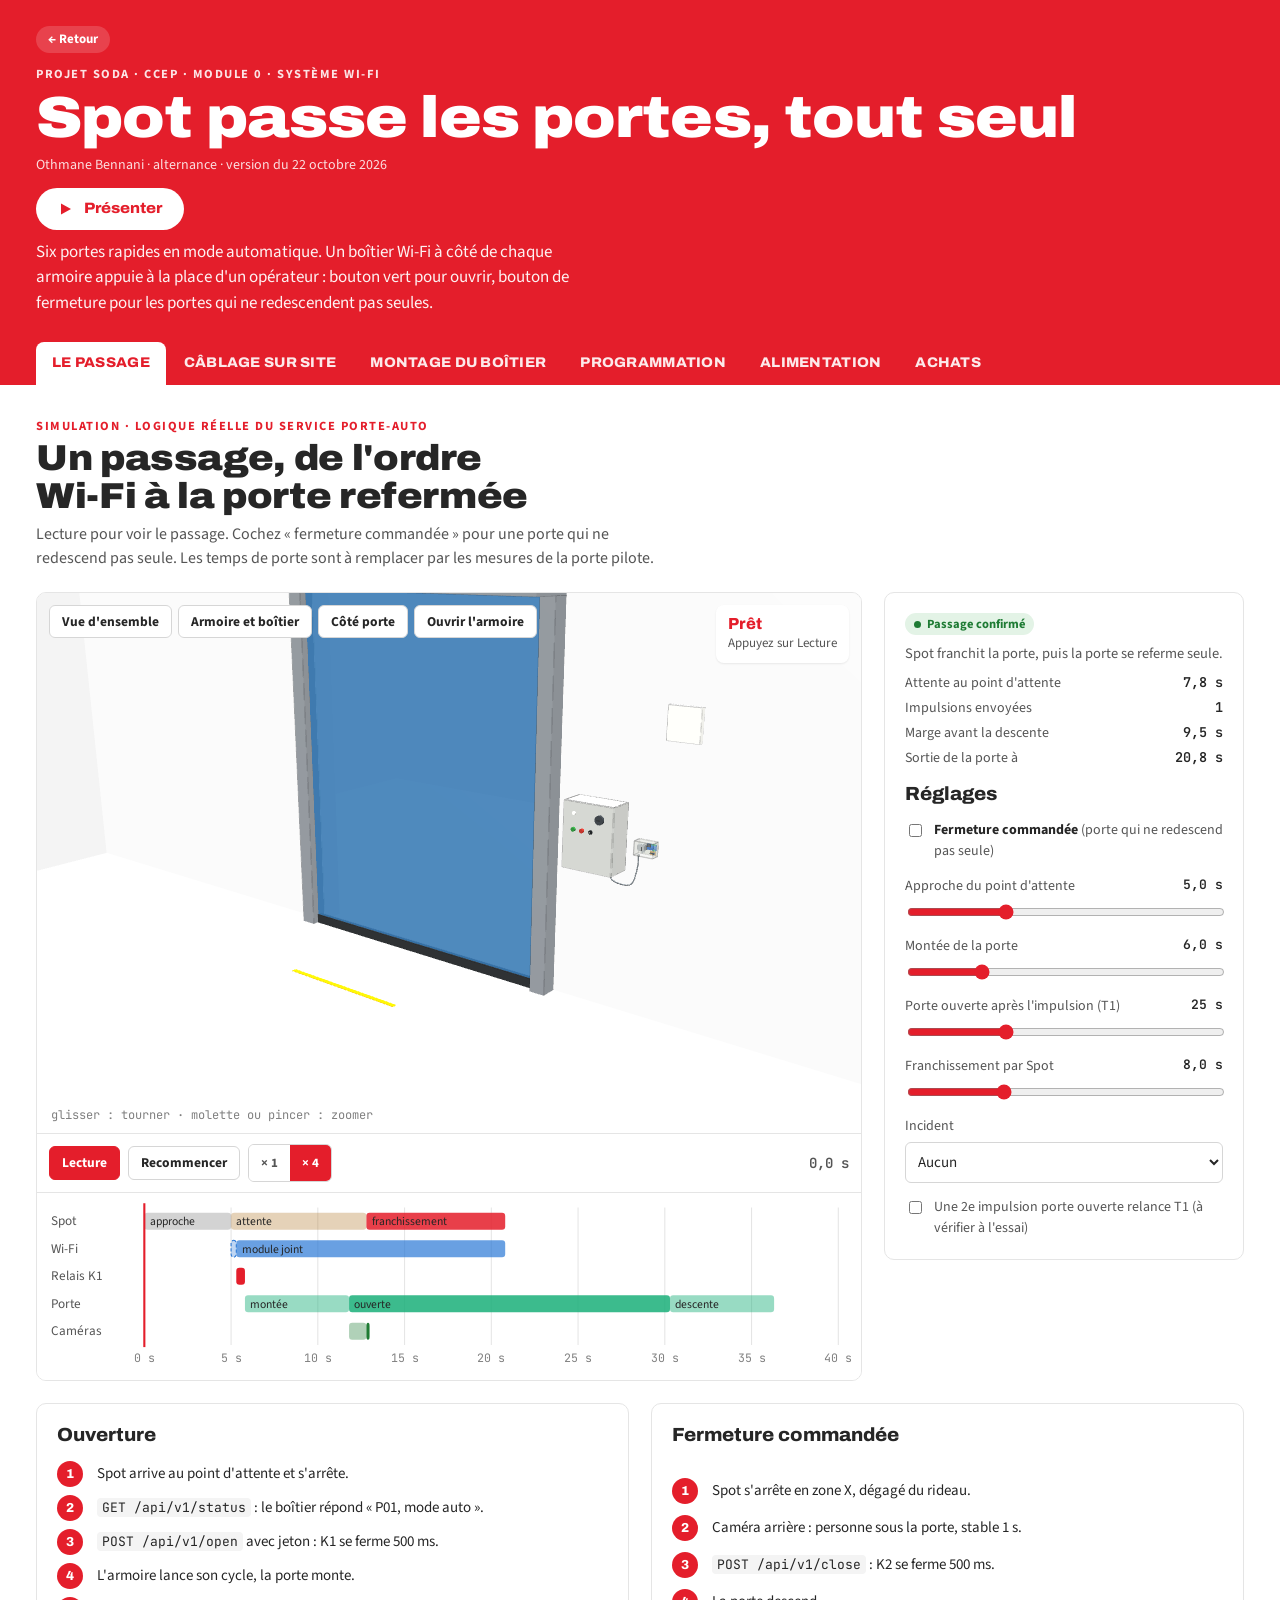
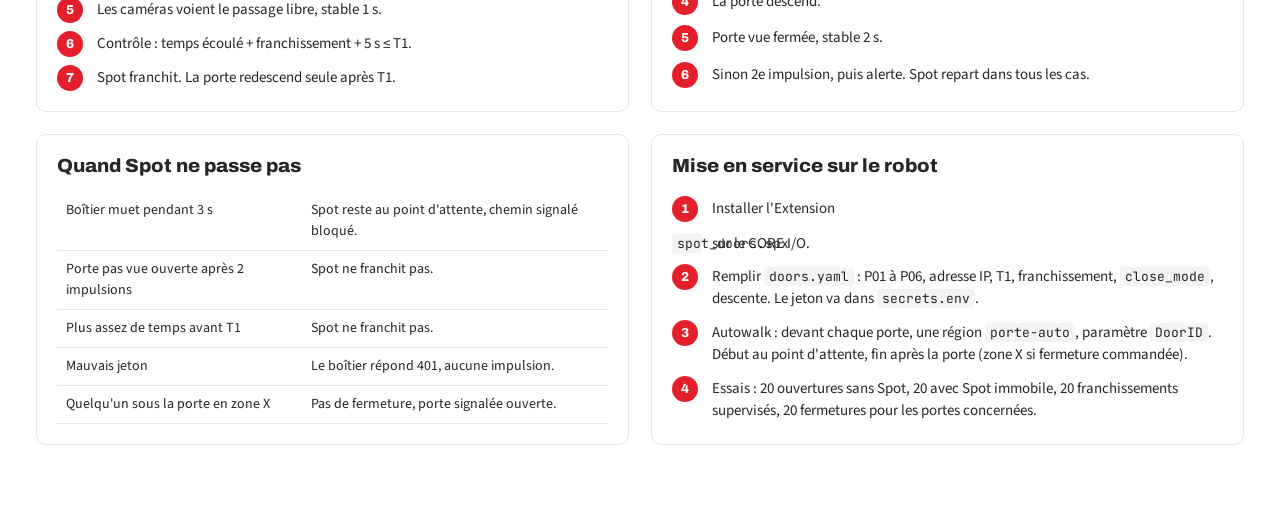
==== commit 1b63b054: "Update published project" ====
--- a/demo/index.html
+++ b/demo/index.html
@@ -87,6 +87,13 @@
 .stage canvas { display: block; width: 100%; height: 100%; touch-action: none; }
 .stage.three { height: clamp(340px, 58vh, 560px); }
 .stage.three.tall { height: clamp(380px, 60vh, 620px); border: 0; border-radius: 0; }
+/* mode #anim : l'animation seule, plein cadre, sans commandes */
+html.anim-only, html.anim-only body { margin: 0; height: 100%; overflow: hidden; background: #f4f4f4; }
+html.anim-only body::before { display: none; }
+html.anim-only body > *:not(#stage-scene) { display: none !important; }
+html.anim-only #stage-scene { position: fixed; inset: 0; height: 100% !important; border: 0; border-radius: 0; pointer-events: none; }
+html.anim-only #stage-scene .toolbar, html.anim-only #stage-scene .hint { display: none; }
+@media (max-width: 640px) { html.anim-only .phase { left: 8px; right: auto; top: 8px; bottom: auto; max-width: 75%; padding: 6px 9px; } html.anim-only .phase span { display: none; } }
 #stage-wrap { background: #fff; }
 .toolbar { position: absolute; top: 12px; left: 12px; display: flex; flex-wrap: wrap; gap: 6px; z-index: 2; }
 .hint { position: absolute; left: 14px; bottom: 10px; font: 12px var(--f-mono); color: var(--ink-3); pointer-events: none; }
@@ -325,7 +332,7 @@
 <body>
 <header class="top">
   <div class="wrap">
-    <a href="../index.html" style="display:inline-flex;align-items:center;gap:6px;width:max-content;color:#fff;font:700 13px/1 'Source Sans 3',Arial,sans-serif;text-decoration:none;background:rgba(255,255,255,.16);padding:7px 12px;border-radius:999px;margin-bottom:6px">← Dossier du projet</a>
+    <a href="../index.html" style="display:inline-flex;width:max-content;color:#fff;font:700 13px/1 'Source Sans 3',Arial,sans-serif;text-decoration:none;background:rgba(255,255,255,.16);padding:7px 12px;border-radius:999px;margin-bottom:6px">← Retour</a>
     <div class="kick">Projet Soda · CCEP · Module 0 · système Wi-Fi</div>
     <div class="headrow">
       <div style="display:grid;gap:8px;min-width:0">
@@ -3099,9 +3106,26 @@
 initDeck();
 let first = location.hash.slice(1);
 const present = first === "presenter";
+// #anim : seulement l'animation du passage, en boucle, sans réglages (pour l'intégrer dans une autre page)
+const animOnly = first === "anim";
+if (animOnly) first = "passage";
 if (!TABS.includes(first)) { try { first = localStorage.getItem(KEY) || "passage"; } catch (e) { first = "passage"; } }
 show(first);
 if (present) openDeck(0);
+if (animOnly) {
+  document.documentElement.classList.add("anim-only");
+  document.body.appendChild($("#stage-scene"));
+  if (S3) { const c = S3.v.camera, k = innerWidth < 640 ? 1.75 : 1.1, T0 = [1950, 1300, 1100], D0 = [4600, 2300, 5800]; c.position.set(...T0.map((t, i) => t + D0[i] * k)); S3.v.controls.target.set(...T0); S3.v.controls.update(); }
+  playing = true; lastFrame = null; $("#play").textContent = "Pause";
+  let endAt = null;
+  // la marche et l'échange Wi-Fi à vitesse lisible, l'attente de la refermeture en accéléré
+  setInterval(() => { speed = simT < (SIM.tGo !== null ? SIM.tGo + P.cross + 1.5 : SIM.tEnd) ? 2 : 8; }, 100);
+  setInterval(() => {
+    if (playing || simT < SIM.tEnd - 0.01) { endAt = null; return; }
+    if (endAt === null) endAt = performance.now();
+    else if (performance.now() - endAt > 2500) { simT = 0; playing = true; lastFrame = null; endAt = null; }
+  }, 200);
+}
 
 })();
 
